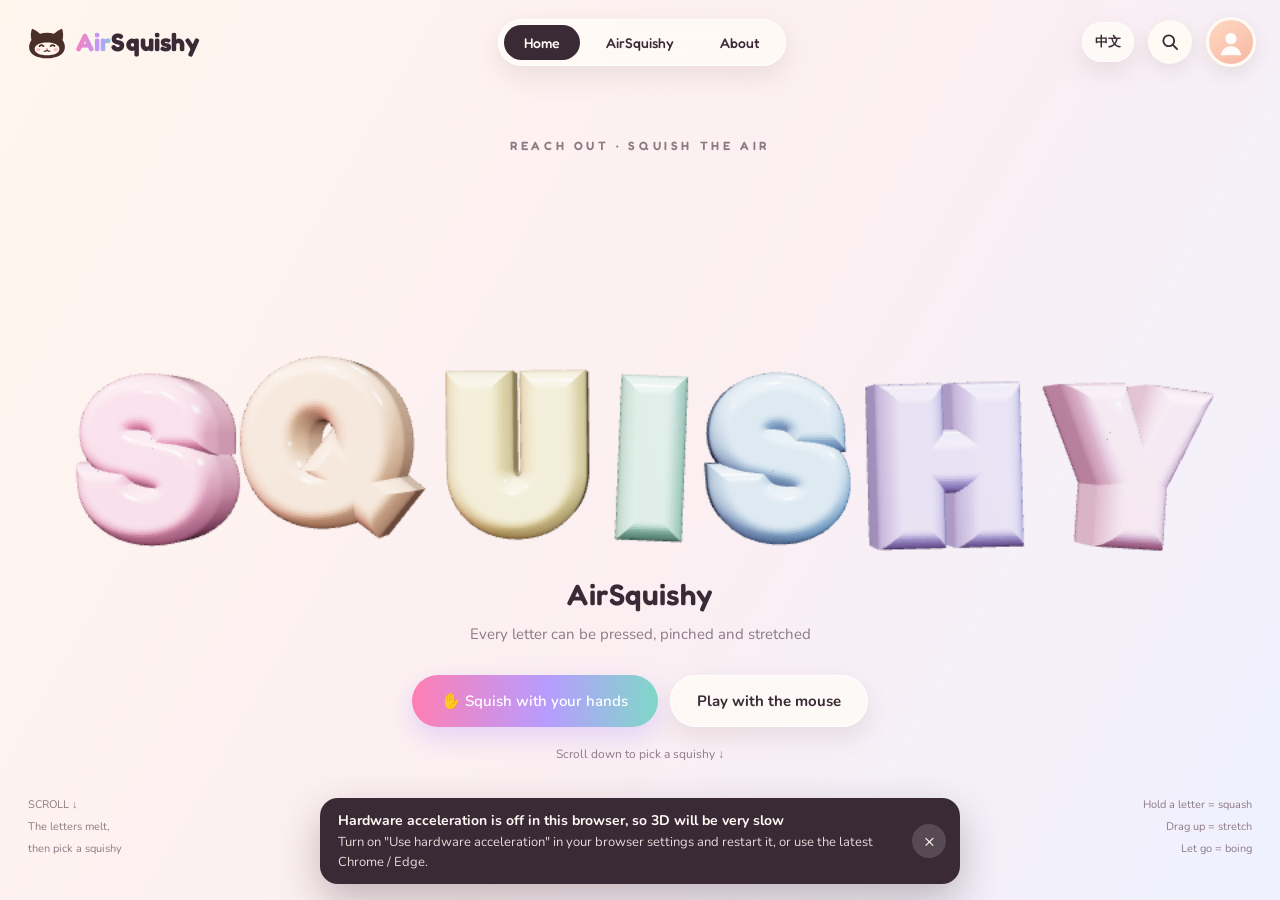
==== site/index.html @ 29416b5c "AirSquishy 空气捏捏 v1.0：网站、源码、中英文介绍与图示 - site/：可直接部署的网站（Cloudflare Pages，输出目录 site） - 手势识别程序、模型、字体全部自带，" ====
<!doctype html>
<meta charset="utf-8">
<meta name="description" content="AirSquishy 空气捏捏：打开网页就能玩的 3D 解压捏捏。打开摄像头，伸手隔空就能按、捏、拉、挤。A 3D squishy you squeeze with your bare hands, in thin air.">
<meta name="theme-color" content="#FBF0F3">
<link rel="icon" href="./icon.svg" type="image/svg+xml">
<meta property="og:type" content="website">
<meta property="og:title" content="AirSquishy 空气捏捏">
<meta property="og:description" content="伸手，捏一捏空气。Reach out, squish the air.">
<meta property="og:image" content="./og.png">
<meta name="twitter:card" content="summary_large_image">
<meta name="viewport" content="width=device-width, initial-scale=1, viewport-fit=cover">
<title>AirSquishy 空气捏捏</title>
<link rel="stylesheet" href="./fonts/fonts.css">
<style>
/* Squishy UI：奶油暖色、圆角半透明白卡、粉色强调、深棕选中胶囊。所有功能元素沿用原 id，只换布局与外观 */
:root{
  --ic-cam:url("data:image/svg+xml,%3Csvg xmlns='http://www.w3.org/2000/svg' viewBox='0 0 24 24'%3E%3Cpath d='M8.5 4.5h7l1.6 2.3H20a2 2 0 0 1 2 2V18a2 2 0 0 1-2 2H4a2 2 0 0 1-2-2V8.8a2 2 0 0 1 2-2h2.9Z' fill='%23000'/%3E%3Ccircle cx='12' cy='13' r='3.6' fill='%23fff'/%3E%3Ccircle cx='12' cy='13' r='2' fill='%23000'/%3E%3C/svg%3E");
  --bg:#F7E9DE; --bg2:#FFF7EF; --bg3:#F3D9C8;
  --surface:rgba(255,251,247,.74); --surface-solid:#FFFaf6; --tile:rgba(255,246,238,.9);
  --line:rgba(120,78,58,.12); --line2:rgba(120,78,58,.2);
  --ink:#4A2F27; --muted:#9A7B6E; --accent:#E8608C; --accent-ink:#fff; --accent-soft:rgba(232,96,140,.12);
  --pill:#4A2F27; --pill-ink:#FFF4EC;
  --drop:rgba(140,86,60,.16);
  --font-logo:"Fredoka","PingFang SC",sans-serif;
  --font-display:"ZCOOL KuaiLe","PingFang SC","Hiragino Sans GB","Microsoft YaHei",sans-serif;
  --font-body:-apple-system,BlinkMacSystemFont,"PingFang SC","Hiragino Sans GB","Microsoft YaHei","Noto Sans SC",sans-serif;
  --font-mono:"IBM Plex Mono",ui-monospace,SFMono-Regular,Menlo,monospace;
  --sheet-h:0px; --cam-op:.62; --top-h:84px;
}
[hidden]{display:none!important}
*{box-sizing:border-box}
html,body{height:100%;overflow:hidden;margin:0}
body{
  background-color:var(--bg);
  background-image:
    radial-gradient(ellipse 40% 55% at 88% 8%, color-mix(in srgb, #fff 55%, transparent) 0%, transparent 70%),
    radial-gradient(ellipse 60% 50% at 50% 46%, var(--bg2) 0%, transparent 72%),
    radial-gradient(ellipse 80% 40% at 50% 108%, var(--bg3) 0%, transparent 70%);
  color:var(--ink); font-family:var(--font-body); -webkit-font-smoothing:antialiased;
  touch-action:none; user-select:none; -webkit-user-select:none;
}
#stage{position:fixed;inset:0;width:100%;height:100%;display:block;cursor:grab}
#overlay{position:fixed;inset:0;width:100%;height:100%;pointer-events:none}
.cambg{position:fixed;inset:0;width:100%;height:100%;object-fit:cover;transform:scaleX(-1);opacity:var(--cam-op);pointer-events:none;background:#000}
button{font:inherit;color:inherit}
button:focus-visible,input:focus-visible,a:focus-visible{outline:2px solid var(--accent);outline-offset:2px}
.card{
  background:var(--surface);border:1px solid rgba(255,255,255,.6);border-radius:24px;
  backdrop-filter:blur(20px) saturate(1.15);-webkit-backdrop-filter:blur(20px) saturate(1.15);
  box-shadow:0 14px 44px var(--drop), inset 0 1px 0 rgba(255,255,255,.55);
}
.label{font-size:12px;letter-spacing:.06em;color:var(--muted);font-weight:600}
.hint{font-size:12px;color:var(--muted);line-height:1.5;margin:0}

/* 页面切换 */
.page{display:none}
body[data-page="home"] #pgHome, body[data-page="about"] #pgAbout{display:block}
body:not([data-page="immersive"]) .only-imm{display:none!important}
body:not([data-page="library"]) .only-lib{display:none!important}
body[data-page="home"] .only-stage, body[data-page="about"] .only-stage{display:none!important}

/* 顶栏 */
.topbar{
  position:fixed;z-index:9;top:0;left:0;right:0;height:var(--top-h);
  display:grid;grid-template-columns:1fr auto 1fr;align-items:center;
  padding:0 max(24px, env(safe-area-inset-right,0px)) 0 max(28px, env(safe-area-inset-left,0px));
  pointer-events:none;
}
.topbar > *{pointer-events:auto}
.logo{display:flex;align-items:center;gap:10px;border:0;background:none;padding:0;cursor:pointer;justify-self:start;color:var(--ink)}
.logo svg{width:46px;height:42px}
.logo span{font-family:var(--font-logo);font-weight:700;font-size:30px;letter-spacing:.01em}
.nav{display:flex;gap:6px;padding:5px;border-radius:999px}
.nav button{border:0;background:transparent;padding:10px 22px;border-radius:999px;font-size:16px;cursor:pointer;color:var(--ink);transition:background .2s, box-shadow .2s}
.nav button:hover{background:color-mix(in srgb, var(--surface-solid) 50%, transparent)}
.nav button[aria-current="page"]{background:var(--surface-solid);font-weight:700;box-shadow:0 6px 18px var(--drop)}
.tools{justify-self:end;display:flex;align-items:center;gap:14px}
.iconbtn{width:44px;height:44px;border-radius:50%;border:0;background:var(--surface-solid);display:grid;place-items:center;cursor:pointer;box-shadow:0 6px 18px var(--drop)}
.iconbtn svg{width:20px;height:20px}
.avatar{width:50px;height:50px;border-radius:50%;display:grid;place-items:center;background:linear-gradient(145deg,#FFD9C2,#F7B7A3);border:3px solid var(--surface-solid);box-shadow:0 6px 18px var(--drop)}
.avatar svg{width:30px;height:30px}

/* 沉浸体验：左栏造型、右栏调节 */
.side{position:fixed;z-index:5;top:calc(var(--top-h) + 14px);bottom:22px;transition:transform .45s cubic-bezier(.2,.8,.2,1), opacity .35s}
.side-l{left:max(18px, env(safe-area-inset-left,0px));width:322px;display:flex;flex-direction:column;padding:16px 14px 12px}
.side-r{right:max(18px, env(safe-area-inset-right,0px));width:322px;display:flex;flex-direction:column;gap:14px;overflow:auto;scrollbar-width:none}
.side-r::-webkit-scrollbar{display:none}
body.immersed .side-l{transform:translateX(calc(-100% - 40px));opacity:0;pointer-events:none}
body.immersed .side-r{transform:translateX(calc(100% + 40px));opacity:0;pointer-events:none}
.edge{position:fixed;z-index:5;top:50%;transform:translateY(-50%);display:none;align-items:center;gap:6px;
  padding:14px 8px;border:0;border-radius:16px;background:var(--surface);backdrop-filter:blur(14px);-webkit-backdrop-filter:blur(14px);
  box-shadow:0 8px 24px var(--drop);color:var(--ink);font-size:13px;cursor:pointer;writing-mode:vertical-rl;text-orientation:upright;letter-spacing:.25em}
.edge svg{width:14px;height:14px;fill:none;stroke:currentColor;stroke-width:2.2;stroke-linecap:round;stroke-linejoin:round}
.edge-l{left:6px}.edge-r{right:6px}
body.immersed .edge{display:flex;animation:edgein .4s .2s both}
@keyframes edgein{from{opacity:0}to{opacity:1}}

.pills{display:flex;flex-wrap:wrap;gap:2px;margin-bottom:12px}
.pills button{border:0;background:transparent;padding:7px 10px;border-radius:999px;font-size:13.5px;cursor:pointer;color:var(--ink);white-space:nowrap}
.pills button:hover{background:var(--accent-soft)}
.pills button[aria-pressed="true"]{background:var(--pill);color:var(--pill-ink);font-weight:600}
.side-l .pills button{padding:6px 8px;font-size:13px}
.shapes{flex:1;min-height:0;overflow:auto;display:grid;grid-template-columns:1fr 1fr;gap:10px;align-content:start;padding:2px 2px 6px;scrollbar-width:thin;scrollbar-color:var(--line2) transparent}
.shape, .lcard{
  display:flex;flex-direction:column;align-items:center;justify-content:flex-end;gap:6px;
  padding:10px 6px 10px;border-radius:18px;border:2px solid transparent;cursor:pointer;
  background:linear-gradient(180deg, color-mix(in srgb, var(--tile) 70%, #fff 0%) 0%, var(--tile) 100%);
  box-shadow:0 4px 12px color-mix(in srgb, var(--drop) 45%, transparent);
  font-size:13.5px;color:var(--ink);transition:transform .15s, border-color .15s, box-shadow .15s;
}
.shape:hover, .lcard:hover{transform:translateY(-2px)}
.shape .sw{display:block;width:100%;aspect-ratio:1.15;border-radius:0;box-shadow:none;background:center/contain no-repeat}
.shape .sw.img{width:100%;height:auto}
.shape[aria-pressed="true"], .lcard[aria-pressed="true"]{border-color:var(--accent);background:linear-gradient(180deg,var(--surface-solid), color-mix(in srgb, var(--accent) 7%, var(--tile)));box-shadow:0 8px 22px color-mix(in srgb, var(--accent) 22%, transparent)}
.shape.loading, .lcard.loading{opacity:.55}
.credit{margin:10px 4px 0;font-size:11px;line-height:1.5;color:var(--muted)}
.credit a{color:inherit}

.sec{padding:16px 16px 16px;display:flex;flex-direction:column;gap:11px}
.sec + .sec{border-top:1px solid var(--line)}
.sec-h{margin:0;font-size:15px;font-weight:700;display:flex;align-items:center;gap:8px}
.sec-sub{font-size:11.5px;font-weight:400;color:var(--muted)}
.sec-h::before{content:"";width:4px;height:14px;border-radius:2px;background:var(--accent)}
.sec .slider + .btn{margin-top:-2px}
.mats, .orbs{display:grid;grid-template-columns:repeat(3,1fr);gap:10px}
.mat, .orb{
  display:flex;flex-direction:column;align-items:center;gap:6px;padding:10px 4px 8px;min-width:0;
  border-radius:16px;border:2px solid transparent;background:var(--tile);cursor:pointer;font-size:12.5px;color:var(--ink);text-align:center;
  box-shadow:0 3px 10px color-mix(in srgb, var(--drop) 40%, transparent);transition:border-color .15s, transform .15s;
}
.mat:hover, .orb:hover{transform:translateY(-1px)}
.mat::before, .orb::before{content:"";width:56px;height:56px;background:var(--orb) center/contain no-repeat;transition:transform .2s}
.mat:hover::before, .orb:hover::before, .mat[aria-pressed="true"]::before, .orb[aria-pressed="true"]::before{transform:scale(1.08)}
[data-k="jelly"]{--orb:url("data:image/svg+xml,%3Csvg xmlns='http://www.w3.org/2000/svg' viewBox='7 6 50 54'%3E%3Cdefs%3E%3CradialGradient id='g' cx='38%25' cy='30%25' r='72%25'%3E%3Cstop offset='0' stop-color='%23FFE6CC'/%3E%3Cstop offset='.45' stop-color='%23FFA466'/%3E%3Cstop offset='1' stop-color='%23D9602A'/%3E%3C/radialGradient%3E%3CradialGradient id='i' cx='50%25' cy='78%25' r='45%25'%3E%3Cstop offset='0' stop-color='%23FFD3A8' stop-opacity='.95'/%3E%3Cstop offset='1' stop-color='%23FFD3A8' stop-opacity='0'/%3E%3C/radialGradient%3E%3C/defs%3E%3Cellipse cx='32' cy='57' rx='19' ry='3.4' fill='%23B0552A' opacity='.18'/%3E%3Cpath d='M32 13c12.5 0 21 8.6 21 20.5 0 12.4-9.4 20.5-21 20.5S11 45.9 11 33.5C11 21.6 19.5 13 32 13z' fill='url(%23g)'/%3E%3Cellipse cx='32' cy='44' rx='15' ry='8' fill='url(%23i)'/%3E%3Cellipse cx='23.5' cy='22.5' rx='7' ry='4' fill='%23fff' opacity='.92' transform='rotate(-32 23.5 22.5)'/%3E%3Ccircle cx='31.5' cy='18.5' r='1.6' fill='%23fff' opacity='.8'/%3E%3Cellipse cx='42' cy='45' rx='3' ry='1.6' fill='%23fff' opacity='.45' transform='rotate(-30 42 45)'/%3E%3Cpath d='M6 28q-2.6 4.5 0 9M58 28q2.6 4.5 0 9' stroke='%23F08A4B' stroke-width='2' fill='none' stroke-linecap='round' opacity='.75'/%3E%3C/svg%3E")}
[data-k="slime"]{--orb:url("data:image/svg+xml,%3Csvg xmlns='http://www.w3.org/2000/svg' viewBox='7 6 50 54'%3E%3Cdefs%3E%3CradialGradient id='c' cx='38%25' cy='32%25' r='78%25'%3E%3Cstop offset='0' stop-color='%23CBD3FF'/%3E%3Cstop offset='.6' stop-color='%238F9CF0'/%3E%3Cstop offset='1' stop-color='%236470D2'/%3E%3C/radialGradient%3E%3C/defs%3E%3Cellipse cx='32' cy='56' rx='21' ry='3.2' fill='%234A52A8' opacity='.18'/%3E%3Cpath d='M12 41c-3.5-10 2.5-23 14.5-26 9-2.2 15.5.6 20.5 5.8 6 6.2 8.5 14 4.8 21.2-3.8 7.6-12.8 10.6-21.8 9.8C22 51 15 48 12 41z' fill='url(%23c)'/%3E%3Cellipse cx='33' cy='31' rx='9.5' ry='7' fill='%236E7AD6' opacity='.5'/%3E%3Cpath d='M25.5 31.5a7.5 5 0 0 1 15 0M28 31.5a5 3.2 0 0 1 10 0M30.5 31.5a2.5 1.6 0 0 1 5 0' stroke='%234E58B8' stroke-width='.9' fill='none' opacity='.75'/%3E%3Cpath d='M45 40q3 2 2 6' stroke='%235964C6' stroke-width='1.2' fill='none' opacity='.5' stroke-linecap='round'/%3E%3Ccircle cx='20' cy='38' r='.9' fill='%235964C6' opacity='.4'/%3E%3Ccircle cx='24' cy='44' r='.7' fill='%235964C6' opacity='.4'/%3E%3Ccircle cx='40' cy='22' r='.8' fill='%23fff' opacity='.35'/%3E%3C/svg%3E")}
[data-k="foam"]{--orb:url("data:image/svg+xml,%3Csvg xmlns='http://www.w3.org/2000/svg' viewBox='7 6 50 54'%3E%3Cdefs%3E%3ClinearGradient id='f' x1='0' y1='0' x2='0' y2='1'%3E%3Cstop offset='0' stop-color='%23FDE7B8'/%3E%3Cstop offset='1' stop-color='%23E3A24A'/%3E%3C/linearGradient%3E%3C/defs%3E%3Cellipse cx='32' cy='56' rx='22' ry='3.2' fill='%239A6420' opacity='.18'/%3E%3Cpath d='M10 30c0-6 3.5-9.5 9.5-9.5h4.5c2.5 6.5 13.5 6.5 16 0h4.5c6 0 9.5 3.5 9.5 9.5v12c0 6-3.5 10-9.5 10h-25C13.5 52 10 48 10 42z' fill='url(%23f)'/%3E%3Cpath d='M24 20.5c2.5 6.5 13.5 6.5 16 0' fill='none' stroke='%23C98A35' stroke-width='1.2' opacity='.6'/%3E%3Cg fill='%23B87A2C' opacity='.4'%3E%3Ccircle cx='16' cy='32' r='1.3'/%3E%3Ccircle cx='21' cy='38' r='1'/%3E%3Ccircle cx='15' cy='44' r='1.4'/%3E%3Ccircle cx='26' cy='46' r='1.1'/%3E%3Ccircle cx='31' cy='38' r='1.4'/%3E%3Ccircle cx='36' cy='45' r='1'/%3E%3Ccircle cx='42' cy='37' r='1.3'/%3E%3Ccircle cx='47' cy='44' r='1.2'/%3E%3Ccircle cx='49' cy='31' r='1'/%3E%3Ccircle cx='27' cy='33' r='.8'/%3E%3Ccircle cx='38' cy='31' r='.9'/%3E%3Ccircle cx='21' cy='48' r='.8'/%3E%3Ccircle cx='43' cy='49' r='.9'/%3E%3C/g%3E%3Cpath d='M32 6v8M28.5 10.5 32 14l3.5-3.5' stroke='%23C98A35' stroke-width='1.8' fill='none' stroke-linecap='round' stroke-linejoin='round' opacity='.85' transform='rotate(180 32 10)'/%3E%3C/svg%3E")}
[data-k="goo"]{--orb:url("data:image/svg+xml,%3Csvg xmlns='http://www.w3.org/2000/svg' viewBox='7 6 50 54'%3E%3Cdefs%3E%3CradialGradient id='s' cx='40%25' cy='28%25' r='82%25'%3E%3Cstop offset='0' stop-color='%23F3DAFF'/%3E%3Cstop offset='.45' stop-color='%23B96DF2'/%3E%3Cstop offset='1' stop-color='%237630C2'/%3E%3C/radialGradient%3E%3C/defs%3E%3Cellipse cx='32' cy='57' rx='23' ry='3' fill='%235A1F99' opacity='.2'/%3E%3Cpath d='M10 45c-2.5-12.5 7-27 22-27s24.5 13 21.5 26c-.8 3.6-3.6 4.6-6 3.6-.6 4.6-1 8.4-3.8 8.4s-3.2-4.6-3.6-7.6c-3.2 1-6.4 1.2-9.6.2-.8 3-1 7.4-3.9 7.4s-3.1-4.2-3.1-7.8c-4.3.8-12.2.4-13.5-3.2z' fill='url(%23s)'/%3E%3Cellipse cx='23' cy='27' rx='7' ry='3.6' fill='%23fff' opacity='.85' transform='rotate(-28 23 27)'/%3E%3Ccircle cx='39' cy='34' r='3' fill='none' stroke='%23fff' stroke-width='1.1' opacity='.75'/%3E%3Ccircle cx='30' cy='41' r='1.8' fill='none' stroke='%23fff' stroke-width='1' opacity='.6'/%3E%3Ccircle cx='44' cy='26' r='1.4' fill='%23fff' opacity='.7'/%3E%3C/svg%3E")}
[data-k="gel"]{--orb:url("data:image/svg+xml,%3Csvg xmlns='http://www.w3.org/2000/svg' viewBox='7 6 50 54'%3E%3Cdefs%3E%3CradialGradient id='o' cx='38%25' cy='30%25' r='75%25'%3E%3Cstop offset='0' stop-color='%23FFFDF5' stop-opacity='.95'/%3E%3Cstop offset='1' stop-color='%23FCE9B8' stop-opacity='.5'/%3E%3C/radialGradient%3E%3ClinearGradient id='l' x1='0' y1='0' x2='0' y2='1'%3E%3Cstop offset='0' stop-color='%23FBD86A'/%3E%3Cstop offset='1' stop-color='%23E9A93A'/%3E%3C/linearGradient%3E%3C/defs%3E%3Cellipse cx='32' cy='57' rx='19' ry='3.2' fill='%239A7420' opacity='.18'/%3E%3Ccircle cx='32' cy='33' r='21.5' fill='url(%23o)'/%3E%3Cpath d='M10.8 35.5c7-4.6 14-4.6 21.2 0s14.2 4.6 21.2 0A21.5 21.5 0 0 1 10.8 35.5z' fill='url(%23l)' opacity='.85'/%3E%3Cg fill='%23FFF3C4' stroke='%23E0A43A' stroke-width='.6'%3E%3Ccircle cx='22' cy='42' r='2.6'/%3E%3Ccircle cx='30' cy='47' r='2.2'/%3E%3Ccircle cx='38' cy='41' r='2.8'/%3E%3Ccircle cx='45' cy='45' r='2'/%3E%3Ccircle cx='28' cy='39' r='1.6'/%3E%3C/g%3E%3Ccircle cx='32' cy='33' r='21.5' fill='none' stroke='%23E3B54E' stroke-width='1.4' opacity='.8'/%3E%3Cellipse cx='23' cy='21' rx='6.5' ry='3.4' fill='%23fff' opacity='.9' transform='rotate(-35 23 21)'/%3E%3C/svg%3E")}
[data-l="0"]{--wax:url("data:image/svg+xml,%3Csvg xmlns='http://www.w3.org/2000/svg' viewBox='7 6 50 54'%3E%3Cdefs%3E%3CradialGradient id='k' cx='40%25' cy='34%25' r='70%25'%3E%3Cstop offset='0' stop-color='%23FFD9BE'/%3E%3Cstop offset='1' stop-color='%23E89468'/%3E%3C/radialGradient%3E%3CradialGradient id='w' cx='38%25' cy='30%25' r='75%25'%3E%3Cstop offset='0' stop-color='%23FFFFFF'/%3E%3Cstop offset='.6' stop-color='%23FFF4E2'/%3E%3Cstop offset='1' stop-color='%23E2CBA2'/%3E%3C/radialGradient%3E%3C/defs%3E%3Cellipse cx='32' cy='57' rx='18' ry='3' fill='%238A5A3A' opacity='.16'/%3E%3Ccircle cx='32' cy='33' r='19' fill='url(%23k)'/%3E%3Ccircle cx='32' cy='33' r='22.5' fill='none' stroke='%23C9A989' stroke-width='1.2' stroke-dasharray='3 3' opacity='.8'/%3E%3Cellipse cx='24.5' cy='23' rx='5.5' ry='3' fill='%23fff' opacity='.85' transform='rotate(-35 24.5 23)'/%3E%3C/svg%3E")}
[data-l="10"]{--wax:url("data:image/svg+xml,%3Csvg xmlns='http://www.w3.org/2000/svg' viewBox='7 6 50 54'%3E%3Cdefs%3E%3CradialGradient id='k' cx='40%25' cy='34%25' r='70%25'%3E%3Cstop offset='0' stop-color='%23FFD9BE'/%3E%3Cstop offset='1' stop-color='%23E89468'/%3E%3C/radialGradient%3E%3CradialGradient id='w' cx='38%25' cy='30%25' r='75%25'%3E%3Cstop offset='0' stop-color='%23FFFFFF'/%3E%3Cstop offset='.6' stop-color='%23FFF4E2'/%3E%3Cstop offset='1' stop-color='%23E2CBA2'/%3E%3C/radialGradient%3E%3C/defs%3E%3Cellipse cx='32' cy='57' rx='18' ry='3' fill='%238A5A3A' opacity='.16'/%3E%3Ccircle cx='32' cy='33' r='19' fill='url(%23w)' stroke='%23C9AE84' stroke-width='1.1'/%3E%3Ccircle cx='32' cy='33' r='16.8' fill='url(%23k)'/%3E%3Cpath d='M14 33a18 18 0 0 1 36 0' fill='none' stroke='%23fff' stroke-width='1.0' opacity='.55'/%3E%3Cellipse cx='24.5' cy='23' rx='5.5' ry='3' fill='%23fff' opacity='.85' transform='rotate(-35 24.5 23)'/%3E%3C/svg%3E")}
[data-l="50"]{--wax:url("data:image/svg+xml,%3Csvg xmlns='http://www.w3.org/2000/svg' viewBox='7 6 50 54'%3E%3Cdefs%3E%3CradialGradient id='k' cx='40%25' cy='34%25' r='70%25'%3E%3Cstop offset='0' stop-color='%23FFD9BE'/%3E%3Cstop offset='1' stop-color='%23E89468'/%3E%3C/radialGradient%3E%3CradialGradient id='w' cx='38%25' cy='30%25' r='75%25'%3E%3Cstop offset='0' stop-color='%23FFFFFF'/%3E%3Cstop offset='.6' stop-color='%23FFF4E2'/%3E%3Cstop offset='1' stop-color='%23E2CBA2'/%3E%3C/radialGradient%3E%3C/defs%3E%3Cellipse cx='32' cy='57' rx='18' ry='3' fill='%238A5A3A' opacity='.16'/%3E%3Ccircle cx='32' cy='33' r='19' fill='url(%23w)' stroke='%23C9AE84' stroke-width='1.1'/%3E%3Ccircle cx='32' cy='33' r='14.4' fill='url(%23k)'/%3E%3Cpath d='M14 33a18 18 0 0 1 36 0' fill='none' stroke='%23fff' stroke-width='2.1' opacity='.55'/%3E%3Cpath d='M41 17l-3 5 3 2-2.5 5' stroke='%23B89A72' stroke-width='1' fill='none' stroke-linecap='round' stroke-linejoin='round' opacity='.8'/%3E%3Cellipse cx='24.5' cy='23' rx='5.5' ry='3' fill='%23fff' opacity='.85' transform='rotate(-35 24.5 23)'/%3E%3C/svg%3E")}
[data-l="100"]{--wax:url("data:image/svg+xml,%3Csvg xmlns='http://www.w3.org/2000/svg' viewBox='7 6 50 54'%3E%3Cdefs%3E%3CradialGradient id='k' cx='40%25' cy='34%25' r='70%25'%3E%3Cstop offset='0' stop-color='%23FFD9BE'/%3E%3Cstop offset='1' stop-color='%23E89468'/%3E%3C/radialGradient%3E%3CradialGradient id='w' cx='38%25' cy='30%25' r='75%25'%3E%3Cstop offset='0' stop-color='%23FFFFFF'/%3E%3Cstop offset='.6' stop-color='%23FFF4E2'/%3E%3Cstop offset='1' stop-color='%23E2CBA2'/%3E%3C/radialGradient%3E%3C/defs%3E%3Cellipse cx='32' cy='57' rx='18' ry='3' fill='%238A5A3A' opacity='.16'/%3E%3Ccircle cx='32' cy='33' r='19' fill='url(%23w)' stroke='%23C9AE84' stroke-width='1.1'/%3E%3Ccircle cx='32' cy='33' r='11.6' fill='url(%23k)'/%3E%3Cpath d='M14 33a18 18 0 0 1 36 0' fill='none' stroke='%23fff' stroke-width='3.3' opacity='.55'/%3E%3Cpath d='M41 17l-3 5 3 2-2.5 5' stroke='%23B89A72' stroke-width='1' fill='none' stroke-linecap='round' stroke-linejoin='round' opacity='.8'/%3E%3Cpath d='M18 42l4-2-1 4 4-1' stroke='%23B89A72' stroke-width='1' fill='none' stroke-linecap='round' stroke-linejoin='round' opacity='.8'/%3E%3Cpath d='M50 30l2.5-1.5' stroke='%23B89A72' stroke-width='1' stroke-linecap='round' opacity='.8'/%3E%3Cellipse cx='24.5' cy='23' rx='5.5' ry='3' fill='%23fff' opacity='.85' transform='rotate(-35 24.5 23)'/%3E%3C/svg%3E")}
.mat b{font-weight:500;font-size:12.5px}
.mat .spec, .mat .desc{display:none}
.mat[aria-pressed="true"], .orb[aria-pressed="true"]{border-color:var(--accent);background:linear-gradient(180deg,var(--surface-solid),var(--tile))}
.matinfo{padding:10px 12px;border-radius:14px;background:var(--accent-soft);display:flex;flex-direction:column;gap:3px}
.matinfo b{font-size:14px}
.matinfo .spec{font-family:var(--font-mono);font-size:11px;color:var(--muted)}
.matinfo .desc{font-size:12.5px;line-height:1.5;color:var(--ink)}
.layers{display:flex;flex-direction:column;gap:10px}
.waxes{display:grid;grid-template-columns:repeat(4,1fr);gap:8px}
.waxes button{display:flex;flex-direction:column;align-items:center;gap:4px;padding:8px 2px 7px;border-radius:16px;border:2px solid transparent;background:var(--tile);cursor:pointer;font-size:12.5px;line-height:1.2;color:var(--ink);box-shadow:0 3px 10px color-mix(in srgb, var(--drop) 40%, transparent);transition:border-color .15s, transform .15s}
.waxes button::before{content:"";width:50px;height:50px;background:var(--wax) center/contain no-repeat;transition:transform .2s}
.waxes button small{font-size:10.5px;color:var(--muted)}
.waxes button:hover{transform:translateY(-1px)}
.waxes button[aria-pressed="true"]{border-color:var(--accent);background:linear-gradient(180deg,var(--surface-solid),var(--tile))}
.waxes button[aria-pressed="true"]::before{transform:scale(1.08)}
.seg{display:grid;grid-template-columns:repeat(4,1fr);gap:4px;padding:4px;border-radius:14px;background:var(--tile)}
.seg button{padding:7px 4px;border:0;border-radius:10px;background:transparent;font-size:12.5px;cursor:pointer}
.seg button[aria-pressed="true"]{background:var(--pill);color:var(--pill-ink);font-weight:600}
.viewbtns{display:grid;grid-template-columns:1fr 1fr 1fr;gap:8px}
.btn{
  flex:1 1 auto;padding:10px 12px;border-radius:14px;border:0;background:var(--tile);
  font-size:13px;cursor:pointer;white-space:nowrap;box-shadow:0 3px 10px color-mix(in srgb, var(--drop) 35%, transparent);
}
.btn:hover{background:var(--surface-solid)}
.btn[aria-pressed="true"]{background:var(--accent-soft);box-shadow:inset 0 0 0 2px var(--accent)}
.btn.primary, .cta{background:var(--accent);color:var(--accent-ink);font-weight:600;box-shadow:0 8px 20px color-mix(in srgb, var(--accent) 35%, transparent)}
.btn.primary:hover, .cta:hover{background:color-mix(in srgb, var(--accent) 88%, #000)}
.slider{display:grid;grid-template-columns:44px 1fr 44px;align-items:center;gap:10px;font-size:13.5px}
.slider output{font-family:var(--font-mono);font-size:11px;color:var(--muted);text-align:right;font-variant-numeric:tabular-nums}
input[type=range]{width:100%;accent-color:var(--accent)}
.sndinfo{display:flex;flex-wrap:wrap;gap:6px;font-size:12px}
.sndinfo span{padding:5px 10px;border-radius:999px;background:var(--tile);box-shadow:inset 0 0 0 1px var(--line)}

.interact{padding:16px}
.interact h3{margin:0 0 12px;font-size:16px}
.tiles{display:grid;grid-template-columns:repeat(3,1fr);gap:8px}
.tile{position:relative;display:flex;flex-direction:column;align-items:center;gap:7px;padding:10px 2px 8px;border-radius:16px;border:2px solid transparent;background:transparent;cursor:pointer;font-size:12px;line-height:1.25;text-align:center;color:var(--ink);white-space:normal}
.tile::before{content:"";width:50px;height:50px;border-radius:50%;background:var(--tile);box-shadow:0 4px 12px color-mix(in srgb, var(--drop) 45%, transparent)}
.tile.on{border-color:var(--accent);background:linear-gradient(180deg,var(--surface-solid),var(--tile))}
.tile.on::before{background-color:color-mix(in srgb, var(--accent) 12%, var(--surface-solid))}
.tile::after{content:"";position:absolute;top:23px;left:50%;width:24px;height:24px;transform:translateX(-50%);background:currentColor;-webkit-mask:var(--ic) center/contain no-repeat;mask:var(--ic) center/contain no-repeat}
#tileMouse{--ic:url("data:image/svg+xml,%3Csvg xmlns='http://www.w3.org/2000/svg' viewBox='0 0 24 24' fill='none' stroke='%23000' stroke-width='1.8' stroke-linecap='round' stroke-linejoin='round'%3E%3Cpath d='M9 11V4.5a1.5 1.5 0 0 1 3 0V11m0-2a1.5 1.5 0 0 1 3 0v2m0-1a1.5 1.5 0 0 1 3 0v1.5m0-.5a1.5 1.5 0 0 1 3 0V16c0 3.9-2.7 6.5-6.5 6.5-2.7 0-4.2-1.1-5.7-3.3L4.5 14.6a1.6 1.6 0 0 1 2.5-2L9 15'/%3E%3C/svg%3E")}
#camBtn{--ic:url("data:image/svg+xml,%3Csvg xmlns='http://www.w3.org/2000/svg' viewBox='0 0 24 24'%3E%3Cpath d='M8.5 4.5h7l1.6 2.3H20a2 2 0 0 1 2 2V18a2 2 0 0 1-2 2H4a2 2 0 0 1-2-2V8.8a2 2 0 0 1 2-2h2.9Z' fill='%23000'/%3E%3Ccircle cx='12' cy='13' r='3.6' fill='%23fff'/%3E%3Ccircle cx='12' cy='13' r='2' fill='%23000'/%3E%3C/svg%3E")}
#tutBtn, #tutPh{--ic:url("data:image/svg+xml,%3Csvg xmlns='http://www.w3.org/2000/svg' viewBox='0 0 24 24' fill='none' stroke='%23000' stroke-width='1.9' stroke-linecap='round' stroke-linejoin='round'%3E%3Ccircle cx='12' cy='12' r='9.5'/%3E%3Cpath d='M9.6 9.3a2.5 2.5 0 0 1 4.8.9c0 1.7-2.4 2.1-2.4 3.6'/%3E%3Cpath d='M12 17.2h.01'/%3E%3C/svg%3E")}
.tile:disabled{opacity:.45;cursor:default}
.tile.ph{cursor:default;color:var(--muted)}
.status{margin:12px 2px 0;font-size:12px;line-height:1.55;color:var(--muted);min-height:1em}
.status.err{color:var(--accent)}

/* 底部工具条 */
.toolbar{
  position:fixed;z-index:5;left:50%;transform:translateX(-50%);bottom:max(20px, env(safe-area-inset-bottom,0px));
  display:flex;gap:4px;padding:8px;border-radius:30px;
}
.tool{display:flex;flex-direction:column;align-items:center;gap:5px;width:84px;padding:10px 0 9px;border:0;border-radius:22px;background:transparent;cursor:pointer;font-size:13.5px;color:var(--ink);touch-action:none;transition:background .15s, transform .12s}
.tool svg{width:26px;height:26px;fill:none;stroke:currentColor;stroke-width:1.7;stroke-linecap:round;stroke-linejoin:round}
.tool:hover{background:color-mix(in srgb, var(--surface-solid) 70%, transparent)}
.tool.live, .tool[aria-pressed="true"]{background:radial-gradient(circle at 50% 40%, var(--surface-solid) 0%, color-mix(in srgb, var(--accent) 16%, var(--surface-solid)) 100%);box-shadow:0 6px 18px color-mix(in srgb, var(--accent) 22%, transparent)}
.tool.grip.on{transform:scale(.94);background:var(--accent);color:var(--accent-ink)}
.tool.grip b{font-weight:400}
.tooltip{position:fixed;z-index:6;left:50%;transform:translateX(-50%);bottom:calc(max(20px, env(safe-area-inset-bottom,0px)) + 104px);
  padding:9px 14px;border-radius:14px;background:var(--pill);color:var(--pill-ink);font-size:13px;line-height:1.45;max-width:min(420px, calc(100% - 32px));text-align:center;
  box-shadow:0 8px 24px var(--drop);transition:opacity .25s;pointer-events:none}
.tooltip:not(.show){opacity:0}

/* HUD：导航下方的小胶囊 */
.hud{
  position:fixed;z-index:4;left:50%;transform:translateX(calc(-50% + var(--hud-dx,0px)));top:calc(var(--top-h) + 8px);
  display:flex;align-items:center;gap:14px;padding:7px 16px;border-radius:999px;
  font-family:var(--font-mono);font-size:11px;color:var(--muted);font-variant-numeric:tabular-nums;white-space:nowrap;
}
.hud .state{font-family:var(--font-display);font-size:16px;color:var(--ink);min-width:4.5em;text-align:center}
.meter{display:flex;align-items:center;gap:6px}
.meter i{display:block;width:48px;height:6px;border-radius:3px;background:var(--line);overflow:hidden;position:relative}
.meter i::after{content:"";position:absolute;inset:0;width:var(--v,0%);background:var(--accent);border-radius:3px}
.meter span{min-width:3.4em;text-align:right}

/* 素材库 */
.lib-list{position:fixed;z-index:5;top:calc(var(--top-h) + 14px);bottom:22px;left:max(18px, env(safe-area-inset-left,0px));width:392px;display:flex;flex-direction:column;padding:18px 16px 12px}
.lib-head{display:flex;align-items:baseline;justify-content:space-between;margin:0 4px 12px}
.lib-head h2{margin:0;font-size:22px}
.lib-head span{font-size:12px;color:var(--muted)}
.search{display:flex;align-items:center;gap:8px;padding:0 14px;height:42px;border-radius:999px;background:var(--surface-solid);margin-bottom:12px;box-shadow:inset 0 0 0 1px var(--line)}
.search svg{width:17px;height:17px;flex:none;color:var(--muted)}
.search input{flex:1;min-width:0;border:0;background:transparent;font:inherit;font-size:14px;color:var(--ink);outline:none;user-select:text;-webkit-user-select:text}
.lib-grid{flex:1;min-height:0;overflow:auto;display:grid;grid-template-columns:repeat(3,1fr);gap:10px;align-content:start;padding:2px 2px 6px;scrollbar-width:thin;scrollbar-color:var(--line2) transparent}
.lcard{position:relative;padding:8px 4px 9px;font-size:13px}
.lcard img{width:100%;aspect-ratio:1.1;object-fit:contain;display:block;pointer-events:none}
.lcard .dot{position:absolute;top:8px;right:8px;width:7px;height:7px;border-radius:50%;background:var(--accent);box-shadow:0 0 0 3px color-mix(in srgb, var(--accent) 20%, transparent)}
.lib-empty{grid-column:1/-1;text-align:center;color:var(--muted);font-size:13px;padding:30px 0}
.lib-detail{position:fixed;z-index:5;top:calc(var(--top-h) + 14px);bottom:22px;right:max(18px, env(safe-area-inset-right,0px));width:340px;display:flex;flex-direction:column;gap:14px;padding:20px 18px 18px;overflow:auto;scrollbar-width:none}
.lib-detail::-webkit-scrollbar{display:none}
.ld-top{display:flex;align-items:center;gap:14px}
.ld-top img{width:76px;height:76px;object-fit:contain;border-radius:18px;background:var(--tile);padding:4px}
.ld-cat{display:inline-block;font-size:11.5px;padding:3px 10px;border-radius:999px;background:var(--pill);color:var(--pill-ink)}
.ld-top h3{margin:6px 0 0;font-family:var(--font-display);font-weight:400;font-size:28px;line-height:1.1}
.tags{display:flex;flex-wrap:wrap;gap:6px}
.tags span{font-size:12px;padding:5px 10px;border-radius:999px;background:var(--tile);box-shadow:inset 0 0 0 1px var(--line)}
.tags span.hot{background:var(--accent-soft);box-shadow:inset 0 0 0 1px color-mix(in srgb, var(--accent) 35%, transparent);color:var(--ink)}
.orbs .orb{font-size:12px}
.ld-actions{display:grid;grid-template-columns:1fr 1fr 1fr;gap:8px}
.cta{display:flex;align-items:center;justify-content:center;gap:8px;border:0;border-radius:18px;padding:15px 16px;font-size:15.5px;cursor:pointer;margin-top:auto}
.lib-detail .cta{position:sticky;bottom:0;flex:none}
.cta svg{width:20px;height:20px;fill:none;stroke:currentColor;stroke-width:1.8;stroke-linecap:round;stroke-linejoin:round}
.lib-tip{position:fixed;z-index:4;left:calc(var(--lib-l, 410px) + (100% - var(--lib-l, 410px) - var(--lib-r, 358px))/2);transform:translateX(-50%);bottom:24px;max-width:min(520px, calc(100% - 800px));
  padding:9px 16px;border-radius:999px;font-size:12.5px;color:var(--muted);text-align:center;line-height:1.45}

/* 首页 / 关于 */
.page{position:fixed;inset:0;z-index:8;background:var(--bg);overflow:auto}
.hero{position:absolute;inset:0;overflow:hidden}
.hero img{position:absolute;right:-4vw;top:50%;transform:translateY(-46%);width:min(92vw, 1500px, 152vh);aspect-ratio:16/9;display:block;-webkit-mask-image:radial-gradient(ellipse 72% 70% at 64% 52%, #000 62%, transparent 100%);mask-image:radial-gradient(ellipse 72% 70% at 64% 52%, #000 62%, transparent 100%)}
.hero-copy{position:absolute;z-index:1;left:max(40px, 7vw);top:50%;transform:translateY(-44%);max-width:min(470px, 36vw);display:flex;flex-direction:column;gap:20px}
.hero-copy .kicker{font-family:var(--font-logo);font-weight:600;font-size:15px;letter-spacing:.12em;color:var(--accent);text-transform:uppercase}
.hero-copy h1{margin:0;font-family:var(--font-display);font-weight:400;font-size:clamp(44px, 5.4vw, 76px);line-height:1.06;text-wrap:balance}
.hero-copy p{margin:0;font-size:16.5px;line-height:1.7;color:var(--muted);max-width:30em}
.hero-cta{display:flex;gap:12px;flex-wrap:wrap}
.hero-cta button{border:0;border-radius:999px;padding:15px 26px;font-size:16px;font-weight:600;cursor:pointer}
.hero-cta .ghost{background:var(--surface-solid);color:var(--ink);box-shadow:0 8px 20px var(--drop)}
.about-wrap{max-width:820px;margin:0 auto;padding:calc(var(--top-h) + 30px) 24px 48px;display:flex;flex-direction:column;gap:18px}
.about-wrap .card{padding:26px 28px}
.about-wrap h1{margin:0 0 10px;font-family:var(--font-display);font-weight:400;font-size:40px}
.about-wrap h2{margin:0 0 12px;font-size:18px}
.about-wrap p{margin:0;line-height:1.75;color:var(--ink);font-size:15px}
.about-wrap .muted{color:var(--muted);font-size:13px}
.how{display:grid;grid-template-columns:repeat(auto-fit, minmax(170px,1fr));gap:12px}
.how div{padding:14px;border-radius:16px;background:var(--tile);font-size:13.5px;line-height:1.6}
.how b{display:block;margin-bottom:4px;font-size:14.5px}
.credits ul{margin:0;padding-left:18px;line-height:1.8;font-size:13px;color:var(--muted);user-select:text;-webkit-user-select:text}
.credits a{color:inherit}

/* 开始卡片 */
.intro{
  position:fixed;inset:0;z-index:10;display:grid;place-items:center;padding:16px;
  background:color-mix(in srgb, var(--bg) 50%, transparent);backdrop-filter:blur(8px);-webkit-backdrop-filter:blur(8px);
}
.intro .card{max-width:440px;width:100%;padding:30px 28px 24px;border-radius:28px;display:flex;flex-direction:column;gap:16px;background:var(--surface-solid)}
.intro h2{margin:0;font-family:var(--font-display);font-weight:400;font-size:36px;line-height:1.1}
.intro ul{margin:0;padding:0;list-style:none;display:flex;flex-direction:column;gap:9px;font-size:14px;line-height:1.5}
.intro li{display:grid;grid-template-columns:72px 1fr;gap:10px}
.intro li span:first-child{color:var(--muted);font-size:12px;padding-top:2px}
.intro .btn{font-size:15px;padding:14px;border-radius:16px}
.intro small{color:var(--muted);font-size:12px;line-height:1.5}

/* 手势教学 / 手势状态面板（位置让开右栏） */
.gpanel{
  position:fixed; z-index:6; top:calc(var(--top-h) + 14px); right:calc(max(18px, env(safe-area-inset-right,0px)) + 336px);
  width:320px; max-width:calc(100% - 32px); max-height:calc(100% - var(--top-h) - 140px); overflow:auto;
  padding:16px 16px 14px; border-radius:22px; background:var(--surface); border:1px solid var(--line);
  backdrop-filter:blur(18px); -webkit-backdrop-filter:blur(18px); box-shadow:0 12px 40px var(--drop);
  display:flex; flex-direction:column; gap:12px; font-size:13px;
}
.gp-head{display:flex;align-items:center;justify-content:space-between;gap:8px}
.gp-head .label{margin:0}
.gp-x{border:0;background:transparent;color:var(--muted);font:inherit;font-size:18px;line-height:1;cursor:pointer;padding:2px 6px;border-radius:8px}
.gp-x:hover{color:var(--ink)}
.gp-steps{display:flex;gap:5px}
.gp-steps i{flex:1;height:4px;border-radius:2px;background:var(--line)}
.gp-steps i.done{background:var(--accent)}
.gp-steps i.cur{background:color-mix(in srgb, var(--accent) 45%, var(--line))}
.gp-title{margin:0;font-family:var(--font-display);font-weight:400;font-size:21px;line-height:1.2}
.gp-how{margin:0;color:var(--muted);line-height:1.6}
.gp-fig{display:block;width:100%;height:auto;max-height:96px;color:var(--ink)}
.gp-checks{display:flex;flex-direction:column;gap:7px}
.gp-row{display:grid;grid-template-columns:14px 1fr auto;align-items:center;gap:8px;min-width:0}
.gp-dot{width:10px;height:10px;border-radius:50%;border:2px solid var(--muted);box-sizing:border-box}
.gp-row.ok .gp-dot{background:var(--accent);border-color:var(--accent)}
.gp-row.ok .gp-lab{color:var(--ink)}
.gp-lab{color:var(--muted);min-width:0}
.gp-val{font-family:var(--font-mono);font-size:11px;color:var(--muted);font-variant-numeric:tabular-nums;white-space:nowrap}
.gp-bar{position:relative;width:64px;height:6px;border-radius:3px;background:var(--line);display:inline-block;vertical-align:middle;margin-left:6px}
.gp-bar b{position:absolute;inset:0 auto 0 0;border-radius:3px;background:var(--muted)}
.gp-row.ok .gp-bar b{background:var(--accent)}
.gp-bar s{position:absolute;top:-3px;bottom:-3px;width:2px;background:var(--ink);opacity:.6}
.gp-note{margin:0;padding:8px 10px;border-radius:10px;background:var(--accent-soft);color:var(--ink);line-height:1.5}
.gp-yay{margin:0;font-family:var(--font-display);font-size:18px;color:var(--accent)}
.gp-foot{display:flex;gap:8px;flex-wrap:wrap}
.gp-foot .btn{flex:1 1 auto;padding:8px 10px;font-size:12.5px}
.gp-hand{display:grid;grid-template-columns:30px 1fr;gap:4px 8px;align-items:center}
.gp-fingers{display:flex;gap:5px}
.gp-fingers i{width:9px;height:9px;border-radius:50%;border:1.5px solid var(--muted);box-sizing:border-box}
.gp-fingers i.in{border-color:var(--ink)}
.gp-fingers i.on{background:var(--accent);border-color:var(--accent)}
.gp-act{font-family:var(--font-display);font-size:18px}
.gp-legend{display:flex;flex-wrap:wrap;gap:4px 12px;color:var(--muted);font-size:11.5px}
.gp-legend span{display:inline-flex;align-items:center;gap:5px}

/* 中等宽度：缩窄两侧 */
@media (max-width:1180px) and (min-width:721px) and (orientation:landscape), (max-width:1180px) and (min-width:721px) and (pointer:fine), (max-width:1180px) and (min-width:1101px), (max-width:1180px) and (orientation:landscape) and (max-height:500px) and (pointer:coarse){
  .side-l, .side-r{width:272px}
  .lib-list{width:320px}.lib-grid{grid-template-columns:repeat(2,1fr)}
  .lib-detail{width:290px}
  .tool{width:68px;font-size:12.5px}
  .gpanel{right:calc(max(18px, env(safe-area-inset-right,0px)) + 286px)}
  .nav button{padding:9px 14px}
  .side-l .pills button{padding:6px 7px;font-size:12.5px}
  .hud .meter:nth-of-type(3){display:none}
  .lib-tip{display:none}
}
/* 手机：造型在底部横向滑动，调节收进抽屉 */
@media (max-width:720px) and (orientation:portrait), (max-width:720px) and (min-height:501px), (max-width:720px) and (pointer:fine), (max-width:1100px) and (orientation:portrait) and (pointer:coarse){
  :root{--top-h:60px}
  .topbar{grid-template-columns:auto 1fr;padding:0 10px 0 12px;gap:8px}
  .logo svg{width:32px;height:30px}.logo span{font-size:21px}
  .nav{justify-self:end;gap:0;padding:3px;background:var(--surface);border-radius:999px}
  .nav button{padding:7px 10px;font-size:13px}
  .tools{display:none}
  .side-l{top:auto;bottom:0;left:0;right:0;width:auto;height:var(--mob-sheet,188px);border-radius:24px 24px 0 0;padding:12px 12px calc(10px + env(safe-area-inset-bottom,0px))}
  .side-l .pills{flex-wrap:nowrap;overflow-x:auto;margin-bottom:8px;scrollbar-width:none}
  .side-l .shapes{display:flex;overflow-x:auto;overflow-y:hidden;gap:8px}
  .side-l .shape{flex:0 0 92px}
  .side-l .credit{display:none}
  .side-r{top:auto;bottom:0;left:0;right:0;width:auto;max-height:70%;border-radius:24px 24px 0 0;background:var(--surface-solid);padding:6px 4px calc(12px + env(safe-area-inset-bottom,0px));z-index:7;box-shadow:0 -10px 40px var(--drop);transform:translateY(105%);transition:transform .35s}
  body.drawer .side-r{transform:none}
  .side-r .card{box-shadow:none;border:0;background:transparent;backdrop-filter:none;-webkit-backdrop-filter:none}
  body.immersed .side-l, body.immersed .side-r{transform:none;opacity:1}
  .edge{display:none!important}
  .toolbar{bottom:calc(var(--mob-sheet,188px) + 10px);padding:4px;gap:0;border-radius:22px}
  .tool{width:54px;padding:7px 0;font-size:11px;gap:3px}
  .tool svg{width:21px;height:21px}
  .tool.mob{display:flex!important}
  .tooltip{bottom:calc(var(--mob-sheet,188px) + 84px)}
  .hud{top:calc(var(--top-h) + 4px);gap:10px;padding:6px 12px}
  .hud .meter:nth-of-type(3){display:none}
  .meter i{width:32px}
  .gpanel{top:calc(var(--top-h) + 48px);left:12px;right:12px!important;width:auto;max-width:none;max-height:calc(100% - var(--sheet-h) - 130px)}
  .lib-list{top:auto;bottom:0;left:0;right:0;width:auto;height:42%;border-radius:24px 24px 0 0;padding:12px 12px 8px}
  .lib-head{display:none}
  .lib-list .pills{flex-wrap:nowrap;overflow-x:auto;margin-bottom:8px;scrollbar-width:none}
  .search{height:36px;margin-bottom:8px}
  .lib-grid{grid-template-columns:repeat(4,1fr);gap:6px}
  .lcard{font-size:11.5px;padding:5px 2px 6px;border-radius:14px}
  .lib-detail{top:calc(var(--top-h) + 6px);bottom:auto;left:10px;right:10px;width:auto;padding:10px 12px;gap:8px;border-radius:20px;flex-direction:row;flex-wrap:wrap;align-items:center}
  .lib-detail > :not(.ld-top):not(.cta):not(.orbs){display:none}
  .ld-top img{width:44px;height:44px;border-radius:12px}
  .ld-top h3{font-size:20px;margin-top:2px}
  .lib-detail .orbs{order:3;width:100%;grid-template-columns:repeat(5,1fr);gap:4px}
  .orbs .orb{padding:4px 0;font-size:10.5px;gap:3px}
  .orbs .orb::before{width:28px;height:28px}
  .lib-detail .cta{margin:0 0 0 auto;padding:9px 12px;font-size:13px;border-radius:14px}
  .lib-tip{display:none}
  .hero-copy{left:22px;right:22px;top:auto;bottom:40px;transform:none}
  .hero img{right:-30vw;top:calc(var(--top-h) + 10px);transform:none;width:150vw;max-width:none}
  .hero-copy{max-width:none}
  body[data-page="library"] .hud{display:none}
}
.tool.mob{display:none}
@media (prefers-color-scheme: dark) and (min-width:721px) and (orientation:landscape), (prefers-color-scheme: dark) and (min-width:721px) and (pointer:fine), (prefers-color-scheme: dark) and (min-width:1101px), (prefers-color-scheme: dark) and (orientation:landscape) and (max-height:500px) and (pointer:coarse){ :root:not([data-theme="light"]) .hero img{-webkit-mask-image:radial-gradient(ellipse 52% 60% at 66% 52%, #000 55%, transparent 100%);mask-image:radial-gradient(ellipse 52% 60% at 66% 52%, #000 55%, transparent 100%)} }
@media (min-width:721px) and (orientation:landscape), (min-width:721px) and (pointer:fine), (min-width:1101px), (orientation:landscape) and (max-height:500px) and (pointer:coarse){ :root[data-theme="dark"] .hero img{-webkit-mask-image:radial-gradient(ellipse 52% 60% at 66% 52%, #000 55%, transparent 100%);mask-image:radial-gradient(ellipse 52% 60% at 66% 52%, #000 55%, transparent 100%)} }
@media (max-height:880px) and (min-width:721px) and (orientation:landscape), (max-height:880px) and (min-width:721px) and (pointer:fine), (max-height:880px) and (min-width:1101px), (max-height:880px) and (orientation:landscape) and (max-height:500px) and (pointer:coarse){
  .mat::before, .orb::before, .waxes button::before{width:44px;height:44px}
  .mat, .orb{padding:8px 4px 6px}
  .sec{gap:8px;padding:12px 14px}
  .tile::before{width:42px;height:42px}.tile::after{top:19px;width:21px;height:21px}
  .interact{padding:12px 14px}.interact h3{margin-bottom:6px}
  .lib-detail{gap:10px;padding:16px}
}
@media (max-width:1500px) and (min-width:721px) and (orientation:landscape), (max-width:1500px) and (min-width:721px) and (pointer:fine), (max-width:1500px) and (min-width:1101px), (max-width:1500px) and (orientation:landscape) and (max-height:500px) and (pointer:coarse){ body[data-page="library"] .hud .meter:nth-of-type(3){display:none} }
/* 进入沉浸体验：先提醒开摄像头 → 手势教学 → 完整页面 */
.camprompt .card{max-width:420px;align-items:stretch;text-align:center}
.camprompt h2{font-size:30px}
.camprompt p{margin:0;color:var(--muted);line-height:1.65;font-size:14px}
.camprompt .cp-err{color:var(--accent);background:var(--accent-soft);padding:8px 10px;border-radius:12px;font-size:13px}
.cp-ic{width:76px;height:76px;margin:0 auto;border-radius:50%;background:radial-gradient(circle at 50% 40%, var(--surface-solid), color-mix(in srgb, var(--accent) 18%, var(--surface-solid)));box-shadow:0 8px 22px color-mix(in srgb, var(--accent) 25%, transparent);position:relative}
.cp-ic::after{content:"";position:absolute;inset:24px;background:var(--accent);-webkit-mask:var(--ic-cam) center/contain no-repeat;mask:var(--ic-cam) center/contain no-repeat}
.camprompt .btn{font-size:15px;padding:13px;border-radius:16px}
body.onboarding .side-l{transform:translateX(calc(-100% - 40px));opacity:0;pointer-events:none}
body.onboarding .side-r{transform:translateX(calc(100% + 40px));opacity:0;pointer-events:none}
body.onboarding .toolbar, body.onboarding .edge{display:none!important}
body.cam .toolbar, body.cam .tooltip{display:none!important}
.tile.btnlike{cursor:pointer}
.scene-extra{display:grid;grid-template-columns:1fr 1fr;gap:8px}
body:not(.cam) .scene-extra{display:none}
body.onboarding .gpanel{right:max(32px, env(safe-area-inset-right,0px));top:50%;transform:translateY(-50%);width:380px;max-height:calc(100% - 140px);padding:22px 22px 18px;font-size:14px;gap:14px}
body.onboarding .gpanel .gp-title{font-size:26px}
body.onboarding .gpanel .gp-fig{max-height:130px}
.topbar{transition:transform .45s cubic-bezier(.2,.8,.2,1), opacity .35s}
body.onboarding .topbar{transform:translateY(-110%);opacity:0;pointer-events:none}
body.onboarding .hud, body.onboarding .tooltip, body.onboarding .lib-tip{display:none!important}
body.onboarding .gpanel .gp-x{display:none}
.onb-badge{position:fixed;z-index:5;top:max(22px, env(safe-area-inset-top,0px));left:50%;transform:translateX(-50%);display:none;align-items:center;gap:10px;
  padding:9px 18px;border-radius:999px;background:var(--surface);backdrop-filter:blur(14px);-webkit-backdrop-filter:blur(14px);box-shadow:0 8px 24px var(--drop);font-size:14px;font-weight:600;color:var(--ink)}
.onb-badge i{width:8px;height:8px;border-radius:50%;background:var(--accent);box-shadow:0 0 0 4px color-mix(in srgb, var(--accent) 22%, transparent);animation:onbpulse 1.6s infinite}
@keyframes onbpulse{50%{box-shadow:0 0 0 8px transparent}}
body.onboarding .onb-badge{display:flex}
.onb-tip{position:fixed;z-index:5;left:50%;transform:translateX(-50%);bottom:max(24px, env(safe-area-inset-bottom,0px));display:none;
  padding:10px 18px;border-radius:999px;background:var(--surface);backdrop-filter:blur(14px);-webkit-backdrop-filter:blur(14px);box-shadow:0 8px 24px var(--drop);font-size:13.5px;color:var(--ink);white-space:nowrap}
.onb-tip button{border:0;background:none;color:var(--accent);font-weight:600;cursor:pointer;padding:0 2px}
body.onboarding .onb-tip{display:block}
@media (max-width:720px) and (orientation:portrait), (max-width:720px) and (min-height:501px), (max-width:720px) and (pointer:fine), (max-width:1100px) and (orientation:portrait) and (pointer:coarse){ .onb-tip{white-space:normal;width:calc(100% - 24px);text-align:center;bottom:16px} body.onboarding .side-l{transform:translateY(110%)} body.onboarding .gpanel{top:auto;bottom:70px;left:12px;right:12px!important;transform:none;width:auto;max-height:46%;padding:14px} body.onboarding .gpanel .gp-title{font-size:20px} body.onboarding .gpanel .gp-fig{max-height:70px} }
@media (prefers-reduced-motion: reduce){ .side, .tool, .gpanel{transition:none} }

/* ===== 选定风格：果冻字 · 浅色（奶油粉彩底、深色胶囊选中、果冻渐变强调、Syne + Space Mono） ===== */
:root{
  --bg:#FBF4EC; --bg2:#FFF6EE; --bg3:#EFF1FF;
  --surface:rgba(255,252,247,.72); --surface-solid:#FFFAF3; --tile:rgba(255,255,255,.72);
  --line:rgba(60,40,60,.1); --line2:rgba(60,40,60,.18);
  --ink:#3A2A36; --muted:#8C7A86; --accent:#FF5F9E; --accent-ink:#fff; --accent-soft:rgba(255,95,158,.1);
  --pill:#3A2A36; --pill-ink:#FFFAF3; --drop:rgba(150,110,120,.16);
  --jelly:linear-gradient(90deg,#FF7EB3,#B79CFF 55%,#7FD8C8);
  --font-logo:"Syne","Noto Sans SC",sans-serif; --font-display:"Syne","Noto Sans SC","PingFang SC","Microsoft YaHei",sans-serif;
  --font-body:-apple-system,BlinkMacSystemFont,"Noto Sans SC","PingFang SC","Microsoft YaHei",sans-serif;
  --font-mono:"Space Mono",ui-monospace,SFMono-Regular,Menlo,monospace;
  color-scheme:light;
}
body{background-color:var(--bg);background-image:linear-gradient(120deg,#FFF6EE 0%,#FBEFF2 55%,#EFF1FF 100%)}
.logo span{font-weight:800;font-size:21px;letter-spacing:.1em}
.logo svg{width:38px;height:35px}
.nav{font-family:var(--font-mono);background:var(--surface);border:1px solid rgba(255,255,255,.9);box-shadow:0 10px 26px var(--drop)}
.nav button{font-size:13px;letter-spacing:.04em;padding:9px 20px}
.nav button[aria-current="page"]{background:var(--pill);color:var(--pill-ink);box-shadow:none}
.label, .lib-head span, .hint, .status{font-family:var(--font-mono)}
.label{font-weight:400;font-size:11px;letter-spacing:.14em;text-transform:uppercase}
.lib-head h2, .ld-top h3, .about-wrap h1, .intro h2, .gp-title{font-family:var(--font-display);font-weight:800;letter-spacing:.01em}
.hud .state{font-family:var(--font-body);font-weight:700;font-size:15px}
.hud{font-family:var(--font-mono)}
.sec-h::before{background:var(--jelly)}
.btn.primary, .cta, .tile.on::before{background:var(--jelly);color:#fff}
.btn.primary:hover, .cta:hover{background:var(--jelly);filter:saturate(1.15) brightness(1.03)}
.cta{box-shadow:0 10px 26px rgba(183,156,255,.35)}
.tile.on::before{background:var(--jelly)}
.tile.on::after{background:#fff}
.pills button[aria-pressed="true"], .seg button[aria-pressed="true"]{background:var(--pill);color:var(--pill-ink)}
.card{border-color:rgba(255,255,255,.92)}
.shape[aria-pressed="true"], .lcard[aria-pressed="true"], .mat[aria-pressed="true"], .orb[aria-pressed="true"], .waxes button[aria-pressed="true"]{border-color:transparent;box-shadow:0 0 0 2px var(--accent), 0 10px 24px rgba(255,95,158,.22)}
.tool.live, .tool[aria-pressed="true"]{box-shadow:0 0 0 2px var(--accent)}

/* 首页：果冻字 */
.page.home{background:linear-gradient(120deg,#FFF6EE 0%,#FBEFF2 55%,#EFF1FF 100%);overflow:hidden}
#homeGL{position:absolute;inset:0;width:100%;height:100%;display:block;touch-action:none;cursor:grab}
.home .h-k{position:absolute;left:50%;top:calc(var(--top-h) + 6vh);transform:translateX(-50%);font:11px var(--font-mono);letter-spacing:.4em;color:var(--muted);white-space:nowrap;pointer-events:none}
.home .h-cn{position:absolute;left:50%;top:64vh;transform:translateX(-50%);text-align:center;pointer-events:none;transition:opacity .4s}
.home .h-cn h1{margin:0;font-size:clamp(22px,2.3vw,32px);font-weight:300;letter-spacing:.6em;padding-left:.6em}
.home .h-cn p{margin:12px 0 0;font-size:13px;letter-spacing:.3em;color:var(--muted)}
.home .h-cta{position:absolute;left:50%;top:75vh;transform:translateX(-50%);display:flex;gap:12px;transition:opacity .4s}
.home .h-cta .cta{width:auto;padding:15px 30px;border-radius:999px;margin:0;font-size:15px}
.home .ghost{border:1px solid rgba(255,255,255,.95);border-radius:999px;padding:15px 26px;font-size:15px;font-weight:700;background:var(--surface);color:var(--ink);box-shadow:0 10px 24px var(--drop);cursor:pointer;white-space:nowrap}
.home .h-melt{position:absolute;left:50%;top:68vh;transform:translateX(-50%);text-align:center;opacity:0;transition:opacity .4s;display:flex;flex-direction:column;align-items:center;gap:10px}
.home .h-melt h2{margin:0;font:800 clamp(28px,3vw,44px) var(--font-display)}
.home .h-melt p{margin:0;font:11px var(--font-mono);letter-spacing:.2em;color:var(--muted)}
.home .h-side{position:absolute;bottom:40px;font:11px/2 var(--font-mono);letter-spacing:.18em;color:var(--muted);pointer-events:none}
.home .h-side.l{left:max(28px,env(safe-area-inset-left,0px))}.home .h-side.r{right:max(28px,env(safe-area-inset-right,0px));text-align:right}
@media (max-width:720px) and (orientation:portrait), (max-width:720px) and (min-height:501px), (max-width:720px) and (pointer:fine), (max-width:1100px) and (orientation:portrait) and (pointer:coarse){ .home .h-side{display:none} .home .h-cta{top:72vh} }

/* ===== 结构 A + C：一个「捏一捏」页 + 全部捏捏浮层 + 首页货架 ===== */
.legacy{display:none!important}
@media (min-width:721px) and (orientation:landscape), (min-width:721px) and (pointer:fine), (min-width:1101px), (orientation:landscape) and (max-height:500px) and (pointer:coarse){ .side-l{bottom:auto;max-height:calc(100% - var(--top-h) - 40px);gap:10px} }
.nav button{white-space:nowrap}
.side-l .label{margin:2px 4px 0}
.mini{display:grid;grid-template-columns:1fr 1fr;gap:10px}
.mini .lcard{padding:8px 4px 9px;font-size:13px}
.all-btn{border:0;border-radius:16px;padding:13px;background:var(--pill);color:var(--pill-ink);font:inherit;font-weight:700;font-size:14px;cursor:pointer}
.allsheet{position:fixed;inset:0;z-index:12;display:flex;align-items:center;justify-content:center;background:rgba(251,244,236,.55);backdrop-filter:blur(10px);-webkit-backdrop-filter:blur(10px)}
.allsheet .lib-list{position:relative;inset:auto;top:auto;bottom:auto;left:auto;width:min(1000px,calc(100% - 32px));height:min(700px,calc(100% - 110px));border-radius:28px;background:var(--surface-solid);box-shadow:0 30px 80px rgba(120,80,100,.25);padding:22px 22px 14px;display:flex;flex-direction:column}
.allsheet .lib-head{align-items:center;gap:12px}
.allsheet .lib-head h2{flex:1;font-size:26px}
.sheet-x{width:40px;height:40px;border-radius:50%;border:0;background:var(--pill);color:var(--pill-ink);font-size:20px;cursor:pointer}
.allsheet .lib-grid{grid-template-columns:repeat(auto-fill,minmax(112px,1fr))}
.home .h-shelf{position:absolute;left:50%;top:69vh;transform:translateX(-50%);text-align:center;opacity:0;transition:opacity .4s;display:flex;flex-direction:column;align-items:center;gap:8px;pointer-events:none}
.home .h-shelf h2{margin:0;font:800 clamp(26px,3vw,40px) var(--font-display)}
.home .h-shelf p{margin:0;font:11px var(--font-mono);letter-spacing:.2em;color:var(--muted)}
.home .h-shelf .cta{width:auto;padding:13px 28px;border-radius:999px;margin:4px 0 0}
.home .h-all{position:absolute;right:max(28px,env(safe-area-inset-right,0px));bottom:96px;opacity:0;transition:opacity .4s;pointer-events:none}
@media (max-width:720px) and (orientation:portrait), (max-width:720px) and (min-height:501px), (max-width:720px) and (pointer:fine), (max-width:1100px) and (orientation:portrait) and (pointer:coarse){
  .side-l{gap:8px}
  .side-l .label{display:none}
  .mini{display:flex;overflow-x:auto;scrollbar-width:none;gap:8px;flex:1;min-height:0}.mini .lcard{flex:0 0 92px}
  .all-btn{padding:10px;font-size:13px;border-radius:14px}
  .allsheet .lib-grid{grid-template-columns:repeat(auto-fill,minmax(84px,1fr))}
  .home .h-all{bottom:24px;right:50%;transform:translateX(50%)}
}
.home .h-shelf-row{display:flex;align-items:center;gap:18px}
.home .h-arr{width:44px;height:44px;border-radius:50%;border:1px solid var(--line);background:var(--surface-solid);color:var(--ink);font-size:24px;line-height:1;cursor:pointer}
.home .h-side.r{transition:opacity .3s}
@media (max-width:720px) and (orientation:portrait), (max-width:720px) and (min-height:501px), (max-width:720px) and (pointer:fine), (max-width:1100px) and (orientation:portrait) and (pointer:coarse){
  .side-l{height:auto!important}
  .mini{flex:0 0 auto}.mini .lcard{height:108px}
  .allsheet .lib-head{display:flex}
  .allsheet .lib-list{height:calc(100% - 90px);padding:16px 14px 10px}
  .allsheet .lib-head h2{font-size:20px}
}
/* 教学完成页：手指光标 + 停留圆环 */
.hand-cur{position:fixed;left:0;top:0;z-index:40;width:44px;height:44px;margin:-22px 0 0 -22px;pointer-events:none;transition:opacity .2s}
.hand-cur svg{width:100%;height:100%;transform:rotate(-90deg)}
.hand-cur circle{fill:none;stroke-width:4}
.hand-cur .bg{stroke:rgba(255,255,255,.75);fill:rgba(255,126,179,.12)}
.hand-cur .fg{stroke:#FF7EB3;stroke-dasharray:100;stroke-dashoffset:100;stroke-linecap:round}
.hand-cur i{position:absolute;left:50%;top:50%;width:10px;height:10px;margin:-5px 0 0 -5px;border-radius:50%;background:#FF7EB3;box-shadow:0 0 0 3px #fff}
.hand-cur.on .bg{fill:rgba(255,126,179,.25)}
.gpanel .btn.hand-hover{transform:scale(1.06);box-shadow:0 0 0 3px #FF7EB3, 0 10px 24px rgba(255,126,179,.35)}
.gp-handhint{margin:0 0 10px;font-size:12px;line-height:1.5;color:var(--muted)}
/* 鼠标模式下的「试试用手捏」胶囊：常驻在状态条下方，点了回到摄像头流程 */
.hand-pill{position:fixed;z-index:6;left:var(--stage-cx,50%);top:calc(var(--top-h) + 64px);transform:translateX(-50%);border:0;border-radius:999px;padding:10px 20px;font:inherit;font-weight:700;font-size:14px;color:#fff;cursor:pointer;
  background:linear-gradient(100deg,#FF7EB3,#B79CFF 55%,#7FD8C8);box-shadow:0 10px 26px rgba(255,126,179,.35);animation:pillPulse 2.6s ease-in-out infinite}
@keyframes pillPulse{0%,100%{box-shadow:0 10px 26px rgba(255,126,179,.35)}50%{box-shadow:0 10px 34px rgba(183,156,255,.6)}}
body.immersed .hand-pill, body.onboarding .hand-pill{opacity:0;pointer-events:none}
@media (prefers-reduced-motion:reduce){ .hand-pill{animation:none} }
@media (max-width:720px) and (orientation:portrait), (max-width:720px) and (min-height:501px), (max-width:720px) and (pointer:fine), (max-width:1100px) and (orientation:portrait) and (pointer:coarse){ .hand-pill{top:calc(var(--top-h) + 52px);padding:8px 16px;font-size:13px} }
.home .h-cta{flex-wrap:wrap;justify-content:center;width:max-content;max-width:calc(100vw - 32px)}
.h-shelf-link{flex-basis:100%;margin-top:6px;border:0;background:none;font:12px var(--font-mono);letter-spacing:.14em;color:var(--muted);cursor:pointer;animation:shelfNudge 2.2s ease-in-out infinite}
.h-shelf-link:hover{color:var(--ink)}
@keyframes shelfNudge{0%,100%{transform:translateY(0)}50%{transform:translateY(4px)}}
@media (prefers-reduced-motion:reduce){ .h-shelf-link{animation:none} }
.snap-tip{position:fixed;z-index:30;left:50%;top:calc(var(--top-h) + 64px);transform:translateX(calc(-50% + var(--hud-dx,0px)));padding:10px 18px;border-radius:999px;background:var(--pill);color:var(--pill-ink);font-size:14px;font-weight:700;box-shadow:0 10px 26px var(--drop);pointer-events:none;animation:snapIn .25s ease-out}
@keyframes snapIn{from{opacity:0;transform:translateX(calc(-50% + var(--hud-dx,0px))) translateY(-6px)}}
/* 手部骨架画在两侧栏和教学面板上面：手伸到面板后面时，指示也看得见（识别本身用的是摄像头原始画面，从来不受面板遮挡） */
body[data-page="immersive"] #overlay{z-index:7}
.edge-warn{position:fixed;z-index:30;left:50%;bottom:calc(max(20px, env(safe-area-inset-bottom,0px)) + 18px);transform:translateX(calc(-50% + var(--hud-dx,0px)));padding:10px 18px;border-radius:999px;background:#fff;color:var(--ink);border:2px solid #FF7EB3;font-size:14px;font-weight:700;box-shadow:0 10px 26px var(--drop);pointer-events:none}
.perf-bar{position:fixed;z-index:50;left:50%;bottom:max(16px, env(safe-area-inset-bottom,0px));transform:translateX(-50%);width:min(640px, calc(100% - 32px));display:grid;grid-template-columns:1fr auto;gap:2px 12px;align-items:center;padding:12px 14px 12px 18px;border-radius:18px;background:var(--pill);color:var(--pill-ink);box-shadow:0 16px 40px rgba(58,42,54,.3);font-size:13px;line-height:1.5}
.perf-bar b{font-size:14px}
.perf-bar span{grid-column:1;opacity:.85}
.perf-bar button{grid-column:2;grid-row:1 / span 2;width:34px;height:34px;border-radius:50%;border:0;background:rgba(255,255,255,.15);color:inherit;font-size:18px;cursor:pointer}

/* Logo：AirSquishy，Fredoka 粗体（SIL OFL 免费可商用，已内嵌，不依赖外网） */
@font-face{font-family:'AS Logo';src:url([data-uri]) format('woff2');font-weight:700;font-display:swap}
.logo span.logo-t{font-family:'AS Logo','Fredoka',var(--font-display),sans-serif;font-weight:700;font-size:25px;letter-spacing:.005em;text-transform:none}
.logo-t i{font-style:normal;background:linear-gradient(100deg,#FF7EB3,#B79CFF 70%,#7FD8C8);-webkit-background-clip:text;background-clip:text;color:transparent}
@media (max-width:720px) and (orientation:portrait), (max-width:720px) and (min-height:501px), (max-width:720px) and (pointer:fine), (max-width:1100px) and (orientation:portrait) and (pointer:coarse){ .logo span.logo-t{font-size:19px} }
/* 首页：不再有 3D 货架，往下滚直接打开全部捏捏 */
.home .h-shelf, .home .h-all{display:none!important}
.lcard.sel{outline:3px solid #FF7EB3;outline-offset:-3px;background:#FFF0F6}
.pick-bar{position:sticky;bottom:0;margin:10px -4px -6px;padding:12px 14px;display:flex;align-items:center;justify-content:space-between;gap:12px;border-radius:18px;background:var(--pill);color:var(--pill-ink);box-shadow:0 -6px 20px rgba(58,42,54,.12)}
.pick-bar[hidden]{display:none}
.pick-bar b{font-size:17px}
.pick-bar .cta{width:auto;margin:0;padding:11px 24px;border-radius:999px}
/* 首页模式：不显示“当前正在捏的那个”的高亮，只显示刚选中的 */
.allsheet.home-mode .lcard[aria-pressed="true"]:not(.sel){box-shadow:none;border-color:transparent;background:var(--tile, #fff)}
.allsheet .lcard.sel{outline:none;border-color:transparent;box-shadow:0 0 0 3px #FF7EB3, 0 10px 24px rgba(255,126,179,.25);background:#FFF0F6}
body.no-gp .gpanel{display:none!important}

/* ===== 关于页 ===== */
.ab .card{background:rgba(255,255,255,.82);border:1px solid #fff;border-radius:26px;box-shadow:0 14px 34px rgba(160,110,140,.10)}
.ab-hero{text-align:center;padding:10px 0 6px}
.ab-k, .ab-tag{font-family:var(--font-mono);letter-spacing:.25em;color:var(--muted);font-size:11px;font-weight:400}
.ab h1{font-family:'Syne','AS Logo',var(--font-display);font-weight:800;font-size:clamp(34px,5vw,52px);margin:8px 0 4px}
.ab h1 i, .ab-sig{font-style:normal}
.ab h1 i{background:linear-gradient(100deg,#FF7EB3,#B79CFF 70%,#7FD8C8);-webkit-background-clip:text;background-clip:text;color:transparent}
.ab-sub{font-size:17px!important;color:#5d4a55!important}
.ab-en{font-family:var(--font-mono);font-size:12.5px!important;color:var(--muted)!important;margin-top:4px!important}
.ab h2{display:flex;align-items:center;gap:10px;font-size:20px}
.ab-me{display:grid;grid-template-columns:76px 1fr;gap:20px;align-items:start}
.ab-av{width:76px;height:76px;border-radius:50%;background:linear-gradient(135deg,#FFD0E2,#D9CCFF 60%,#C7F0E6);display:grid;place-items:center;font:700 32px 'AS Logo',sans-serif;color:#fff}
.ab-sig{font:700 20px 'AS Logo',sans-serif;margin-top:8px}
.ab-how, .ab-pv{display:grid;grid-template-columns:repeat(3,1fr);gap:12px}
.ab-how div{background:#FFF8FA;border-radius:18px;padding:14px 16px;font-size:14px;line-height:1.7}
.ab-pv div{background:#F2FBF7;border-radius:18px;padding:14px 16px;font-size:14px;line-height:1.65}
.ab-how b, .ab-pv b{display:block;font-size:15px;margin-bottom:3px}
.ab-spons{background:linear-gradient(135deg,#FFF0F6,#F3EEFF 60%,#EAFBF5)!important}
.ab-use{font-size:13.5px!important;color:#5d4a55!important;margin-top:8px!important}
.ab-btns{display:flex;flex-wrap:wrap;gap:12px;margin-top:14px}
.ab-btn{display:inline-flex;flex-direction:column;padding:11px 22px;border-radius:18px;background:var(--pill);color:var(--pill-ink);text-decoration:none;font-weight:700;font-size:15px;line-height:1.3}
.ab-btn small{font-weight:400;font-size:11.5px;opacity:.75}
.ab-btn.alt{background:#fff;color:var(--ink)}
.ab-thanks{font-size:13px!important;color:#5d4a55!important;margin-top:12px!important}
.ab-contact{display:grid;grid-template-columns:repeat(3,1fr);gap:12px;margin-top:12px}
.ab-contact > *{background:#FFF8FA;border-radius:18px;padding:14px 16px;color:var(--ink);text-decoration:none}
.ab-contact small{display:block;font-family:var(--font-mono);font-size:11px;letter-spacing:.15em;color:var(--muted)}
.ab-contact b{font-size:15px;word-break:break-all}
.ab #creditList{columns:2;column-gap:28px;margin:10px 0 0;padding-left:18px;font-size:12.5px;line-height:1.75;color:#5d4a55}
.ab-tech{display:flex;flex-wrap:wrap;gap:8px;margin:12px 0 8px}
.ab-tech span{background:#F4F0FF;border-radius:999px;padding:6px 12px;font-size:12.5px}
.ab-foot{text-align:center;font-family:var(--font-mono);font-size:12px;color:var(--muted);padding:6px 0 10px}
@media (max-width:720px) and (orientation:portrait), (max-width:720px) and (min-height:501px), (max-width:720px) and (pointer:fine), (max-width:1100px) and (orientation:portrait) and (pointer:coarse){
  .ab-how, .ab-pv, .ab-contact{grid-template-columns:1fr}
  .ab #creditList{columns:1}
  .ab-me{grid-template-columns:1fr}
}

/* ===== 关于页字体统一（替换 Syne 宽体标题 + Space Mono 等宽小字）=====
   英文：Fredoka（圆润、和 Logo 同一家族，已内嵌，不依赖外网）；中文：系统黑体（苹方 / 微软雅黑 / 思源黑体），粗细跟着走 */
@font-face{font-family:'AS Logo';src:url([data-uri]) format('woff2');font-weight:500;font-display:swap}@font-face{font-family:'AS Logo';src:url([data-uri]) format('woff2');font-weight:600;font-display:swap}
.ab{--ab-font:'AS Logo',-apple-system,BlinkMacSystemFont,"PingFang SC","Hiragino Sans GB","Microsoft YaHei","Noto Sans SC",sans-serif}
.ab{--ab-body:-apple-system,BlinkMacSystemFont,"PingFang SC","Hiragino Sans GB","Microsoft YaHei","Noto Sans SC",sans-serif}
.ab, .ab p, .ab-how div, .ab-pv div, .ab #creditList{font-family:var(--ab-body)}   /* 正文用系统字体：数字和英文不会比中文粗 */
.ab p{color:#4A3A44;line-height:1.85}
.ab h1{font-family:var(--ab-font);font-weight:700;font-size:clamp(34px,4.6vw,48px);letter-spacing:.005em;line-height:1.15}
.ab h2{font-family:var(--ab-font);font-weight:700;font-size:21px;letter-spacing:.01em}
.ab-k, .ab-tag, .ab-contact small{font-family:'AS Logo',sans-serif;font-weight:600;letter-spacing:.16em;font-size:11px;text-transform:uppercase;color:#B39AAA}
.ab-tag{padding:3px 9px;border-radius:999px;background:#FBF1F5}
.ab-sub{font-weight:500;font-size:18px!important;color:#5d4a55!important}
.ab-en{font-family:'AS Logo',sans-serif!important;font-weight:500;font-size:14px!important;letter-spacing:.01em;color:#A08C98!important}
.ab-how b, .ab-pv b{font-family:var(--ab-font);font-weight:700}
.ab-how div, .ab-pv div{color:#4A3A44}
.ab-sig{font-family:'AS Logo',sans-serif;font-weight:600}
.ab-contact b{font-family:var(--ab-font);font-weight:600;font-size:15.5px}
.ab-btn{font-family:var(--ab-font)}
.ab-foot{font-family:'AS Logo',sans-serif;font-weight:500;font-size:13px;letter-spacing:.02em}
.lang-btn{height:40px;min-width:46px;padding:0 12px;border-radius:999px;border:1px solid rgba(255,255,255,.9);background:var(--surface,#fff);color:var(--ink);font:600 13px 'AS Logo',var(--font-body);letter-spacing:.04em;cursor:pointer;box-shadow:0 10px 26px var(--drop)}
.lang-btn:hover{background:#fff}
@media (max-width:720px) and (orientation:portrait), (max-width:720px) and (min-height:501px), (max-width:720px) and (pointer:fine), (max-width:1100px) and (orientation:portrait) and (pointer:coarse){ .lang-btn{height:34px;min-width:40px;padding:0 9px;font-size:12px} }
/* ===== 英文版排版微调 ===== */
.pick-bar b{margin-left:4px}
html[lang="en"] .ab-en{display:none}                       /* 英文版里上面一行已经是英文，不再重复 */
html[lang="en"] .home .h-cn h1{letter-spacing:.12em;padding-left:.12em;font-weight:500;font-family:'AS Logo',var(--font-body)}
html[lang="en"] .home .h-cn p{letter-spacing:.08em;max-width:min(560px, calc(100vw - 40px));margin-left:auto;margin-right:auto}
html[lang="en"] .home .h-cn{width:max-content;max-width:calc(100vw - 32px)}
@media (max-width:720px) and (orientation:portrait), (max-width:720px) and (min-height:501px), (max-width:720px) and (pointer:fine), (max-width:1100px) and (orientation:portrait) and (pointer:coarse){
  html[lang="en"] .nav button{padding:7px 8px;font-size:12px;letter-spacing:0}
  html[lang="en"] .home .h-cn p{font-size:12px;letter-spacing:.02em}
  html[lang="en"] .home .h-cn{top:60vh}
}
/* 手机：右上角只留语言按钮（搜索、头像照旧隐藏） */
@media (max-width:720px) and (orientation:portrait), (max-width:720px) and (min-height:501px), (max-width:720px) and (pointer:fine), (max-width:1100px) and (orientation:portrait) and (pointer:coarse){
  .topbar{grid-template-columns:auto 1fr auto!important}
  .tools{display:flex!important;gap:0}
  .tools > :not(.lang-btn){display:none!important}
  .lang-btn{height:32px;min-width:38px;padding:0 8px;font-size:11.5px;box-shadow:none}
  .home .h-cn{top:58vh}
  .home .h-cn p{letter-spacing:.12em;font-size:12px;white-space:nowrap}
}
@media (max-width:720px) and (orientation:portrait), (max-width:720px) and (min-height:501px), (max-width:720px) and (pointer:fine), (max-width:1100px) and (orientation:portrait) and (pointer:coarse){
  .topbar{gap:6px!important;padding:0 8px 0 10px!important}
  .logo{gap:6px}.logo svg{width:28px;height:26px}
  .logo span.logo-t{font-size:17px}
  .nav button{padding:6px 8px!important;font-size:12.5px!important}
  .lang-btn{min-width:34px;padding:0 6px;height:30px;font-size:11px}
}
@media (max-width:360px){ .logo span.logo-t{display:none} }
/* ==== EN-FONTS ==== */
@font-face{font-family:'AS Body';src:url([data-uri]) format('woff2');font-weight:400;font-display:swap}
@font-face{font-family:'AS Body';src:url([data-uri]) format('woff2');font-weight:600;font-display:swap}
@font-face{font-family:'AS Body';src:url([data-uri]) format('woff2');font-weight:700;font-display:swap}
@font-face{font-family:'AS Body';src:url([data-uri]) format('woff2');font-weight:800;font-display:swap}

/* 英文版字体：标题、导航、按钮用 Fredoka（和 logo 同一套圆体），正文用 Nunito；去掉为中文设计的宽字距和等宽字体 */
html[lang="en"]{
  --font-logo:'AS Logo',sans-serif;
  --font-display:'AS Logo','AS Body',sans-serif;
  --font-body:'AS Body',-apple-system,BlinkMacSystemFont,"Segoe UI",sans-serif;
  --font-mono:'AS Body',-apple-system,BlinkMacSystemFont,sans-serif;
  --ab-font:'AS Logo',sans-serif;
  --ab-body:'AS Body',-apple-system,BlinkMacSystemFont,sans-serif;
}
html[lang="en"] body, html[lang="en"] button, html[lang="en"] input, html[lang="en"] textarea, html[lang="en"] select{font-family:var(--font-body)}
html[lang="en"] :where(body *:not(.logo-t):not(.logo-t *)){letter-spacing:normal!important}
html[lang="en"] .nav, html[lang="en"] .nav button, html[lang="en"] .btn, html[lang="en"] button.primary,
html[lang="en"] h1, html[lang="en"] h2, html[lang="en"] h3, html[lang="en"] .pick-bar b{font-family:'AS Logo','AS Body',sans-serif;font-weight:600}
html[lang="en"] .nav button{font-weight:500;font-size:14px}
html[lang="en"] .label, html[lang="en"] .ab-k, html[lang="en"] .ab-tag, html[lang="en"] .ab-contact small,
html[lang="en"] .hero-copy .kicker, html[lang="en"] .home .h-k{font-family:'AS Logo',sans-serif;font-weight:600;letter-spacing:.12em!important}
html[lang="en"] .home .h-k{letter-spacing:.3em!important;font-size:12px}
html[lang="en"] .home .h-cn h1{font-family:'AS Logo',sans-serif;font-weight:600;letter-spacing:.02em!important;padding-left:0}
html[lang="en"] .home .h-cn p{letter-spacing:.01em;font-size:15px}
html[lang="en"] .slider output, html[lang="en"] .gp-val, html[lang="en"] .matinfo .spec{font-variant-numeric:tabular-nums}
html[lang="en"] .ab{--ab-body:'AS Body',-apple-system,BlinkMacSystemFont,sans-serif;--ab-font:'AS Logo',sans-serif}

/* 联系我：官方图标（方案 A，图标在左、账号在右） */
.ab-contact > *{display:flex;align-items:center;gap:12px}
.ab-ic{width:38px;height:38px;border-radius:11px;flex:none;display:grid;place-items:center;overflow:hidden}
.ab-ic img{width:100%;height:100%;display:block}
.ab-ic-mail{background:linear-gradient(135deg,#FF7EB3,#B79CFF)} .ab-ic-mail svg{width:56%;height:56%}
.ab-ic-x{background:#000} .ab-ic-x img{width:52%;height:52%}
.ab-contact b{min-width:0}

/* 很窄的手机（360 及以下）：底部 7 个工具按钮按屏幕宽度均分，不会被切掉 */
@media (max-width:720px) and (orientation:portrait), (max-width:720px) and (min-height:501px), (max-width:720px) and (pointer:fine), (max-width:1100px) and (orientation:portrait) and (pointer:coarse){ .tool{width:min(54px, calc((100vw - 34px) / 7))} }
@media (max-width:360px){ .tool{font-size:10.5px} .tool svg{width:19px;height:19px} }
/* 英文版窄屏：状态条和首页副标题放得下 */
@media (max-width:400px){
  html[lang="en"] .hud{gap:8px;padding-left:12px;padding-right:12px}
  html[lang="en"] .hud .state{min-width:0;font-size:14px}
  html[lang="en"] .meter{gap:4px;font-size:10.5px}
  html[lang="en"] .meter i{width:22px}
  html[lang="en"] .meter span{min-width:0}
}
@media (max-width:720px) and (orientation:portrait), (max-width:720px) and (min-height:501px), (max-width:720px) and (pointer:fine), (max-width:1100px) and (orientation:portrait) and (pointer:coarse){
  html[lang="en"] .home .h-cn p{white-space:nowrap;font-size:min(13px, 3.55vw)}
}

/* ===== 手机横屏（方案 B）：捏捏在中间，左边细栏放最近捏过的，右边竖排工具，调节从右边滑出 ===== */
@media (orientation:landscape) and (max-height:500px) and (pointer:coarse){
  :root{--top-h:46px}
  .topbar{padding:0 max(14px, env(safe-area-inset-right,0px)) 0 max(14px, env(safe-area-inset-left,0px))}
  .logo svg{width:32px;height:29px} .logo span.logo-t{font-size:17px}
  .nav{padding:3px;gap:2px} .nav button{padding:6px 14px;font-size:13px}
  .tools{gap:8px} .tools .avatar{display:none}
  .iconbtn, .lang-btn{height:32px;min-width:32px;width:auto;padding:0 8px;font-size:12px}
  .iconbtn svg{width:16px;height:16px}
  /* 状态条 */
  .hud{top:calc(var(--top-h) + 2px);gap:10px;padding:4px 12px;font-size:11px}
  .hud .state{font-size:13px;min-width:3.5em}
  .hud .meter:nth-of-type(3){display:none}
  .meter i{width:30px}
  .hand-pill{top:calc(var(--top-h) + 36px);padding:6px 14px;font-size:12px}
  /* 左边细栏 */
  .side-l{top:calc(var(--top-h) + 4px);bottom:max(8px, env(safe-area-inset-bottom,0px));max-height:none;left:max(10px, env(safe-area-inset-left,0px));width:96px;padding:7px 6px;gap:6px;border-radius:20px}
  .side-l .label{display:none}
  .mini{display:flex;flex-direction:column;overflow-y:auto;overflow-x:hidden;scrollbar-width:none;flex:1;min-height:0;gap:6px}
  .mini::-webkit-scrollbar{display:none}
  .mini .lcard{flex:0 0 auto;padding:4px 2px 5px;font-size:11px;border-radius:14px}
  .mini .lcard img{aspect-ratio:1.45}
  .all-btn{padding:8px 2px;font-size:11.5px;border-radius:12px}
  body.immersed .side-l{transform:none;opacity:1;pointer-events:auto}
  .edge{display:none!important}
  /* 右边竖排工具 */
  .toolbar{left:auto;right:max(10px, env(safe-area-inset-right,0px));top:calc(var(--top-h) + 4px);bottom:max(8px, env(safe-area-inset-bottom,0px));transform:none;flex-direction:column;justify-content:space-between;gap:0;padding:5px 4px;border-radius:20px}
  .tool{width:54px;padding:2px 0;font-size:10.5px;gap:1px;border-radius:14px}
  .tool svg{width:18px;height:18px}
  .tool.mob{display:flex!important}
  /* 调节栏：点「调节」从右边滑出，盖在画面上 */
  .side-r{top:calc(var(--top-h) + 4px);bottom:max(8px, env(safe-area-inset-bottom,0px));right:calc(max(10px, env(safe-area-inset-right,0px)) + 70px);width:min(320px, 46vw);transform:translateX(calc(100% + 110px));opacity:0;pointer-events:none}
  body.drawer .side-r{transform:none;opacity:1;pointer-events:auto}
  body.immersed .side-r{transform:translateX(calc(100% + 110px));opacity:0;pointer-events:none}
  body.drawer.immersed .side-r{transform:none;opacity:1;pointer-events:auto}
  /* 第一次进来的「来捏一下」卡片：放得下，太长可以滚动 */
  .intro .card{max-width:560px;max-height:calc(100vh - 20px);overflow:auto;padding:16px 22px;gap:8px;border-radius:22px}
  .intro h2{font-size:24px}
  .intro ul{font-size:12.5px;gap:4px;line-height:1.45}
  .intro li{grid-template-columns:64px 1fr}
  .intro .btn{padding:10px;font-size:14px}
  /* 首页 */
  .home .h-side{display:none}
  .home .h-k{top:calc(var(--top-h) + 4px)}
  .home .h-cn{top:63vh} .home .h-cn h1{font-size:18px} .home .h-cn p{margin-top:4px;font-size:11px}
  .home .h-cta{top:78vh} .home .h-cta .cta, .home .ghost{padding:10px 22px;font-size:14px}
  body.drawer .hand-pill{opacity:0;pointer-events:none}
  /* 全部捏捏：几乎占满屏幕高度，头部、搜索、分类挤在一起 */
  .allsheet .lib-list{height:calc(100% - 16px);width:calc(100% - 24px);padding:10px 14px 8px;gap:6px;border-radius:20px}
  .allsheet .lib-head h2{font-size:18px}
  .allsheet .search{padding-top:6px;padding-bottom:6px}
  .allsheet .lib-grid{grid-template-columns:repeat(auto-fill,minmax(92px,1fr));gap:8px}
  .allsheet .lcard{font-size:11.5px;padding:4px 2px 6px}
  .allsheet .lcard img{aspect-ratio:1.35}
  /* 手势面板（用摄像头时）别太高 */
  .gpanel{max-height:calc(100% - var(--top-h) - 20px)}
}

/* 很矮的横屏手机（iPhone SE 等）：工具按钮再紧凑一点，7 个都放得下 */
@media (orientation:landscape) and (max-height:340px) and (pointer:coarse){
  .tool{font-size:9.5px;gap:0} .tool svg{width:16px;height:16px}
  .toolbar{padding:3px 4px}
  .hud{padding:3px 10px}
}
</style>

<video id="video" class="cambg" playsinline muted hidden></video>
<canvas id="stage" aria-label="3D 捏捏：按住按压，按住拖动拉扯"></canvas>
<canvas id="overlay" aria-hidden="true"></canvas>

<header class="topbar">
  <button class="logo" type="button" data-go="home" aria-label="AirSquishy 首页">
    <svg viewBox="0 0 48 44" aria-hidden="true"><path d="M5 4.5c4.2 1.4 7.5 3.8 10.3 6.6a26 26 0 0 1 17.4 0C35.5 8.3 38.8 5.9 43 4.5c1.6 4.4 1.9 9.6.6 14.4 2 2.8 3 5.9 3 9.1C46.6 37 36.6 42 24 42S1.4 37 1.4 28c0-3.2 1-6.3 3-9.1C3.1 14.1 3.4 8.9 5 4.5Z" fill="#4A2F27"/><path d="M24 22c-9.2 0-15.6 3.4-15.6 8.2 0 5.3 7 7.9 15.6 7.9s15.6-2.6 15.6-7.9C39.6 25.4 33.2 22 24 22Z" fill="#FFF6EE"/><path d="M14.5 26.5q2.5-2.6 5 0M28.5 26.5q2.5-2.6 5 0" stroke="#4A2F27" stroke-width="2.2" fill="none" stroke-linecap="round"/><path d="M22.2 29.6h3.6L24 31.6Z" fill="#F07C9B"/><path d="M24 31.6q-1.6 2.2-3.6 1.2M24 31.6q1.6 2.2 3.6 1.2" stroke="#4A2F27" stroke-width="1.6" fill="none" stroke-linecap="round"/><ellipse cx="13" cy="31" rx="2.6" ry="1.6" fill="#F7A9BC" opacity=".8"/><ellipse cx="35" cy="31" rx="2.6" ry="1.6" fill="#F7A9BC" opacity=".8"/></svg>
    <span class="logo-t"><i>Air</i>Squishy</span>
  </button>
  <nav class="nav card" aria-label="主导航">
    <button type="button" data-go="home">首页</button>
    <button type="button" data-go="immersive">捏一捏</button>
    <button type="button" data-go="about">关于</button>
  </nav>
  <div class="tools">
    <button class="lang-btn" id="langBtn" type="button" data-noi18n="1" aria-label="切换语言 / Switch language">EN</button>
    <button class="iconbtn" id="searchBtn" type="button" aria-label="搜索素材"><svg viewBox="0 0 24 24" fill="none" stroke="currentColor" stroke-width="2.2" stroke-linecap="round"><circle cx="10.5" cy="10.5" r="6.5"/><path d="m15.5 15.5 5 5"/></svg></button>
    <span class="avatar" aria-hidden="true"><svg viewBox="0 0 32 32"><circle cx="16" cy="12.5" r="6" fill="#fff" opacity=".95"/><path d="M5 30c1.4-6.4 5.8-9.5 11-9.5S25.6 23.6 27 30Z" fill="#fff" opacity=".95"/></svg></span>
  </div>
</header>

<!-- 首页：静态主视觉，之后替换为动态设计 -->
<section class="page home" id="pgHome" aria-label="首页">
  <canvas id="homeGL" aria-label="能按、能捏、能拉长的果冻字 SQUISHY；往下滚动会融化成一个团子"></canvas>
  <div class="h-k">REACH OUT · SQUISH THE AIR</div>
  <div class="h-cn" id="hCn"><h1>空气捏捏</h1><p>每一个字母都能按、能捏、能拉长</p></div>
  <div class="h-cta" id="hCta"><button class="cta" type="button" id="hHand">✋ 伸手捏一捏</button><button class="ghost" type="button" id="hMouse">用鼠标玩</button><button class="h-shelf-link" type="button" id="hShelfBtn">往下滚，挑一个捏捏 ↓</button></div>
  <div class="h-shelf" id="hShelf"><div class="h-shelf-row"><button class="h-arr" type="button" id="hPrev" aria-label="上一个">‹</button><h2 id="hShelfName">团子</h2><button class="h-arr" type="button" id="hNext" aria-label="下一个">›</button></div><p>左右拖动 · 滚动切换 · 中间那个可以直接按</p><button class="cta" type="button" id="hShelfGo">捏这个 →</button></div>
  <button class="ghost h-all" type="button" id="hAll">⌕ 全部捏捏</button>
  <div class="h-side l" id="hSideL">SCROLL ↓<br>字母融化后<br>挑一个捏捏</div>
  <div class="h-side r" id="hSideR">按住字母 = 压扁<br>往上拖 = 拉长<br>松手 = Q 弹</div>
</section>

<!-- 全部捏捏：全屏浮层（搜索 + 分类），在首页货架、捏一捏页左栏、右上角搜索都能打开 -->
<button class="hand-pill only-imm" type="button" id="handPill" hidden>✋ 试试用手捏</button>
<div class="allsheet" id="allSheet" hidden role="dialog" aria-label="全部捏捏">
<aside class="lib-list" id="libList" aria-label="全部捏捏">
  <div class="lib-head"><h2>全部捏捏</h2><span id="libCount"></span><button class="sheet-x" type="button" id="allClose" aria-label="关闭">×</button></div>
  <label class="search"><svg viewBox="0 0 24 24" fill="none" stroke="currentColor" stroke-width="2.2" stroke-linecap="round"><circle cx="10.5" cy="10.5" r="6.5"/><path d="m15.5 15.5 5 5"/></svg><input id="libSearch" type="search" placeholder="搜一搜：猫、草莓、薯片…" autocomplete="off"></label>
  <div class="pills" id="libCats" role="group" aria-label="分类"></div>
  <div class="lib-grid" id="libGrid"></div>
  <div class="pick-bar" id="pickBar" hidden><span>已选：<b id="pickName"></b></span><button class="cta" type="button" id="pickGo">捏这个 →</button></div>
</aside>
</div>
<aside class="lib-detail card only-lib" id="libDetail" aria-label="素材信息" hidden>
  <div class="ld-top"><img id="ldThumb" alt=""><div><span class="ld-cat" id="ldCat"></span><h3 id="ldName"></h3></div></div>
  <div class="tags" id="ldTags"></div>
  <div class="label">材质 · 点一下换手感</div>
  <div class="orbs" id="ldMats"></div>
  <div class="matinfo" id="ldMatInfo"></div>
  <div class="label">蜡壳 · 可套在任意材质外面</div>
  <div class="waxes" id="ldWax"></div>
  <p class="hint" id="ldWaxHint"></p>
  <div class="ld-actions">
    <button class="btn" type="button" id="ldReset">重置</button>
    <button class="btn" type="button" id="ldFront">正面</button>
    <button class="btn" type="button" id="ldAuto" aria-pressed="false">自动转</button>
  </div>
  <p class="credit" id="ldCredit"></p>
  <button class="cta" type="button" id="goImm"><svg viewBox="0 0 24 24"><path d="M8 11V5.5a1.5 1.5 0 0 1 3 0V10m0-1.5V4a1.5 1.5 0 0 1 3 0v6m0-4a1.5 1.5 0 0 1 3 0v6m0-3a1.5 1.5 0 0 1 3 0v4.5c0 4.4-3 7.5-7.5 7.5-3 0-4.6-1.3-6.3-3.7L4 14.6a1.6 1.6 0 0 1 2.5-2L8 14"/></svg>进入沉浸体验 · 用手捏</button>
</aside>
<div class="lib-tip card only-lib" id="libTip" hidden>鼠标：按住按压，按住拖动拉扯，右键或空格整团握。</div>

<!-- 沉浸体验：左栏造型 -->
<aside class="side side-l card only-imm" id="panel" aria-label="选捏捏">
  <div class="label">最近 / 推荐</div>
  <div class="mini" id="mini"></div>
  <button class="all-btn" type="button" id="openAll">全部捏捏 →</button>
  <div class="legacy"><div class="pills seg-cats" id="shapeCats" role="group" aria-label="造型分类"></div>
  <div class="shapes" id="shapes"></div></div>
  <p class="credit" id="credit" hidden></p>
</aside>

<!-- 沉浸体验：右栏调节 -->
<aside class="side side-r only-imm" id="rpanel" aria-label="调节">
  <div class="card mixcard">
    <section class="sec">
      <h3 class="sec-h">材质</h3>
      <div class="mats" id="mats"></div>
      <div class="matinfo" id="matInfo"></div>
    </section>
    <section class="sec">
      <h3 class="sec-h">蜡壳 <small class="sec-sub">套在任意材质外面</small></h3>
      <div class="layers" id="layers">
        <div class="waxes" role="group" aria-label="蜡壳厚度"><button type="button" data-l="0">不加<small>原材质</small></button><button type="button" data-l="10">10 倍<small>轻按就碎</small></button><button type="button" data-l="50">50 倍<small>用力才裂</small></button><button type="button" data-l="100">100 倍<small>很硬很响</small></button></div>
        <div class="hint" id="layerHint"></div>
      </div>
    </section>
    <section class="sec">
      <h3 class="sec-h">场景</h3>
      <div class="viewbtns">
        <button class="btn" id="rotL" type="button" aria-label="按住向左转">⟲ 左转</button>
        <button class="btn" id="viewFront" type="button">正面</button>
        <button class="btn" id="rotR" type="button" aria-label="按住向右转">右转 ⟳</button>
      </div>
      <div class="slider"><label for="sens">力度</label><input id="sens" type="range" min="0.6" max="1.6" step="0.05" value="1"><output id="sensOut">1.00</output></div>
      <button class="btn" id="slowBtn" type="button" aria-pressed="false">慢动作</button>
      <div class="scene-extra"><button class="btn" type="button" id="camReset">重置原形</button><button class="btn" type="button" id="camAuto" aria-pressed="false">自动转</button></div>
      <p class="hint">空白处拖动可 360° 旋转，滚轮或双指缩放</p>
    </section>
    <section class="sec">
      <h3 class="sec-h">音效</h3>
      <div class="slider"><label for="vol">音量</label><input id="vol" type="range" min="0" max="1" step="0.05" value="0.7"><output id="volOut">70%</output></div>
      <div class="sndinfo" id="sndInfo"></div>
    </section>
  </div>
  <div class="card interact">
    <h3>互动方式</h3>
    <div class="tiles">
      <button class="tile on" id="tileMouse" type="button">鼠标/触屏</button>
      <button class="tile" id="camBtn" type="button">开启摄像头手势</button>
      <button class="tile" id="tutBtn" type="button" hidden>手势教学</button>
      <div class="tile ph" id="tutPh" title="开启摄像头后可用">手势教学</div>
    </div>
    <div class="status" id="status" role="status">鼠标：按住按压，按住拖动拉扯，右键或空格整团握。</div>
  </div>
</aside>
<button class="edge edge-l only-imm" type="button" data-edge="l" aria-label="展开选捏捏栏"><svg viewBox="0 0 24 24"><path d="m15 5-7 7 7 7"/></svg>选捏捏</button>
<button class="edge edge-r only-imm" type="button" data-edge="r" aria-label="展开调节栏"><svg viewBox="0 0 24 24"><path d="m9 5 7 7-7 7"/></svg>调节</button>

<aside class="gpanel only-imm" id="gpanel" hidden aria-live="polite"></aside>

<div class="hud card only-stage" aria-live="off">
  <div class="state" id="hudState">待捏</div>
  <div class="meter">压力<i id="mPress"></i><span id="vPress">0%</span></div>
  <div class="meter">握力<i id="mGrip"></i><span id="vGrip">0%</span></div>
  <div class="meter">形变<i id="mSpeed"></i><span id="vSpeed">0 mm</span></div>
</div>

<!-- 底部工具条：按压/揉捏/拉伸是手法提示；旋转、握紧、重置是原来的按钮 -->
<div class="toolbar card only-imm" id="toolbar">
  <button class="tool" type="button" data-tip="press"><svg viewBox="0 0 24 24"><path d="M9 11V4.5a1.5 1.5 0 0 1 3 0V11m0-2a1.5 1.5 0 0 1 3 0v2m0-1a1.5 1.5 0 0 1 3 0v1.5m0-.5a1.5 1.5 0 0 1 3 0V16c0 3.9-2.7 6.5-6.5 6.5-2.7 0-4.2-1.1-5.7-3.3L4.5 14.6a1.6 1.6 0 0 1 2.5-2L9 15"/></svg>按压</button>
  <button class="tool" type="button" data-tip="rub"><svg viewBox="0 0 24 24"><path d="M7.5 12.5V8a1.5 1.5 0 0 1 3 0v3.5m0-5a1.5 1.5 0 0 1 3 0v5m0-4a1.5 1.5 0 0 1 3 0v4.5m0-2a1.5 1.5 0 0 1 3 0V16c0 3.6-2.6 6-6.2 6-2.6 0-4.1-1-5.6-3l-3-4.6a1.6 1.6 0 0 1 2.5-2l1.3 1.6"/><path d="M5 4.5c.9-1 2-1.6 3.2-1.8M3.4 7.4c.2-.7.5-1.3.9-1.9"/></svg>揉捏</button>
  <button class="tool" type="button" data-tip="pull"><svg viewBox="0 0 24 24"><path d="M3 12h18M6 8.5 2.8 12 6 15.5M18 8.5l3.2 3.5-3.2 3.5"/><circle cx="12" cy="12" r="2.4"/></svg>拉伸</button>
  <button class="tool" id="autoRot" type="button" aria-pressed="false"><svg viewBox="0 0 24 24"><path d="M20 12a8 8 0 0 1-13.7 5.6M4 12A8 8 0 0 1 17.7 6.4"/><path d="M18 2.5v4h-4M6 21.5v-4h4"/></svg>旋转</button>
  <button class="tool grip" id="gripBtn" type="button" aria-label="按住整团握紧"><svg viewBox="0 0 24 24"><path d="M7 10.5V9a2 2 0 0 1 4 0v1m0-.5V8a2 2 0 0 1 4 0v2m0-.5a2 2 0 0 1 4 0V14c0 4.2-3 7.5-7.2 7.5-3.4 0-6.3-2.6-6.8-6V12a1.8 1.8 0 0 1 3.6 0v1.5"/><path d="M11 14.5c1.4-.7 3-.8 4.5-.2"/></svg><b>握紧</b></button>
  <button class="tool" id="resetBtn" type="button"><svg viewBox="0 0 24 24"><path d="M4 12a8 8 0 1 0 2.6-5.9"/><path d="M4 3.5V8h4.5"/></svg>重置</button>
  <button class="tool mob" id="drawerBtn" type="button" aria-label="打开调节"><svg viewBox="0 0 24 24"><path d="M4 7h10M18 7h2M4 17h4M12 17h8"/><circle cx="16" cy="7" r="2"/><circle cx="10" cy="17" r="2"/></svg>调节</button>
</div>
<div class="tooltip only-imm" id="tooltip" role="status"></div>

<!-- 关于 -->
<section class="page" id="pgAbout" aria-label="关于">
  <div class="about-wrap ab">
    <header class="ab-hero">
      <div class="ab-k">ABOUT · v1.0</div>
      <h1>关于 <i>Air</i>Squishy</h1>
      <p class="ab-sub">一个可以伸手、隔空去捏的 3D 捏捏。</p>
      <p class="ab-en">A 3D squishy you squeeze with your bare hands — through your webcam, in thin air.</p>
    </header>

    <div class="card ab-spons">
      <h2>请 AirSquishy 喝杯奶茶 🧋 <span class="ab-tag">SPONSOR</span></h2>
      <p>AirSquishy 完全免费、没有广告，是我利用业余时间一点点做出来的。如果它让你放松了一会儿，欢迎随手请它喝杯奶茶——<b>不赞助也完全没关系</b>，常来捏捏就是最好的支持 💗</p>
      <p class="ab-use">你的赞助会用在：网站的服务器和域名费用 · 做更多原创捏捏和新手感 · 偶尔给熬夜的我买杯奶茶</p>
      <div class="ab-btns">
        <a class="ab-btn" id="sponAfdian" href="https://afdian.com/u/857b4802d6e511f18b5452540025c377" target="_blank" rel="noopener">⚡ 爱发电 <small>微信 / 支付宝都能付</small></a>
        <a class="ab-btn alt" id="sponKofi" href="https://ko-fi.com/caroline1024" target="_blank" rel="noopener">☕ Ko-fi <small>Card / PayPal</small></a>
      </div>
      <p class="ab-thanks">💐 赞助时留下昵称，会出现在爱发电的感谢名单里。</p>
    </div>

    <div class="card">
      <h2>联系我 <span class="ab-tag">CONTACT</span></h2>
      <p>发现 bug、有想要的新捏捏、或者想聊合作，都欢迎来找我：</p>
      <div class="ab-contact">
        <a href="mailto:cliu1226@gmail.com" aria-label="Email" title="Email"><i class="ab-ic ab-ic-mail" aria-hidden="true"><svg viewBox="0 0 24 24" fill="none" stroke="#fff" stroke-width="2.2" stroke-linecap="round" stroke-linejoin="round"><rect x="3" y="5" width="18" height="14" rx="3"/><path d="M4 7l8 6 8-6"/></svg></i><b>cliu1226@gmail.com</b></a>
        <div aria-label="小红书" title="小红书"><i class="ab-ic" aria-hidden="true"><img src="[data-uri]" alt=""></i><b>103775665</b></div>
        <a href="https://x.com/Carolineliv0" target="_blank" rel="noopener" aria-label="X" title="X"><i class="ab-ic ab-ic-x" aria-hidden="true"><img src="[data-uri]" alt=""></i><b>@Carolineliv0</b></a>
      </div>
    </div>

    <div class="card">
      <h2>为什么做这个网站 <span class="ab-tag">WHY</span></h2>
      <div class="ab-me"><div class="ab-av" aria-hidden="true">C</div><div>
        <p>捏捏乐很解压，但真的捏捏会脏、会坏，也没法随身带上几十种手感。AirSquishy 想做一个「永远捏不坏」的虚拟捏捏：打开网页就能捏，不占地方、不花钱；伸出手，隔空就能按、捏、拉、挤。学习、工作累了的时候，花一两分钟捏一捏，让脑袋放空一下。</p>
        <div class="ab-sig">— Caroline</div>
      </div></div>
    </div>

    <div class="card">
      <h2>怎么玩 <span class="ab-tag">HOW TO PLAY</span></h2>
      <div class="ab-how">
        <div><b>✋ 用手捏（推荐）</b>打开摄像头，把手伸到屏幕前：弯手指是按，拇指和食指捏合是捏起，捏住再移动是拉；两只手还可以一起挤、压、拉。第一次会有 5 步手势教学。</div>
        <div><b>🖱 鼠标 / 触屏</b>按住不动越按越深，按住拖动拉长，右键或空格整团握紧；手机上两根手指可以一起捏。</div>
        <div><b>🎨 换手感</b>柔软黏土、PU 慢回弹、史莱姆、超软硅胶、凝胶珠填充 5 种材质，还能套一层会裂开的蜡壳。戴上耳机，声音更治愈。</div>
      </div>
    </div>

    <div class="card">
      <h2>隐私说明 <span class="ab-tag">PRIVACY</span></h2>
      <div class="ab-pv">
        <div><b>📷 摄像头</b>画面只在你的浏览器里实时识别手的位置，不录像、不上传、不保存。关掉摄像头就立刻停止。</div>
        <div><b>🙅 不用注册</b>不需要账号，不收集姓名、邮箱等个人信息。</div>
        <div><b>💾 只记小偏好</b>只在你自己的浏览器里记住「做过教学没有」「最近捏过哪几个」，清除浏览器数据就没了。</div>
      </div>
    </div>

    <div class="card credits">
      <h2>致谢与授权 <span class="ab-tag">CREDITS</span></h2>
      <p>10 件原创造型（团子、小猫、水滴、吐司、星星、蜜桃软糖、小恐龙、云朵、小企鹅、猫爪）由 Caroline 设计。其余 3D 模型来自以下创作者，已转换成可形变的网格，部分重新上色或调整了比例，谢谢他们：</p>
      <ul id="creditList"></ul>
      <div class="ab-tech"><span>3D 引擎 · three.js（MIT）</span><span>手势识别 · Google MediaPipe Hand Landmarker（Apache 2.0）</span><span>字体 · Fredoka、Syne、Space Mono、思源黑体（SIL OFL）</span></div>
      <p class="muted">© 2026 Caroline · AirSquishy。原创造型、界面设计与代码保留所有权利，未经许可请勿转载或商用；第三方模型的版权归原作者所有，按各自授权使用。</p>
    </div>

    <footer class="ab-foot">AirSquishy v1.0 · Made with 💗 by Caroline</footer>
  </div>
</section>

<div class="intro camprompt" id="camPrompt" hidden>
  <div class="card">
    <span class="cp-ic" aria-hidden="true"></span>
    <h2>打开摄像头，用手来捏</h2>
    <p>用真手去捏：把手伸到屏幕前，弯手指是按，捏合是捏起，双手可以一起挤、一起拉。第一次打开会先带你过一遍手势教学。</p>
    <p class="cp-err" id="cpErr" hidden></p>
    <button class="btn primary" id="cpOpen" type="button">打开摄像头</button>
    <button class="btn" id="cpSkip" type="button">先用鼠标</button>
    <small>摄像头画面只在你的浏览器里识别，不会上传。戴耳机效果更好。</small>
  </div>
</div>

<div class="intro" id="intro" hidden>
  <div class="card">
    <h2>来捏一下</h2>
    <ul>
      <li><span>鼠标/手指</span><span>按住不动越按越深；按住拖动把它拉长，拉太远会“啪”地弹回去</span></li>
      <li><span>360° 看</span><span>在空白处拖动旋转，滚轮缩放；也可以点下方的「旋转」</span></li>
      <li><span>整团握</span><span>右键、空格，或按住下方的「握紧」；手机上两根手指可以一起按、一起捏</span></li>
      <li><span>摄像头</span><span>五根手指都是实体：弯手指就是往下按，拇指食指捏合会把表面捏起来，捏住再移动是拉扯</span></li>
    </ul>
    <button class="btn primary" id="startBtn" type="button">正在加载 3D 引擎…</button>
    <small>戴耳机效果更好。摄像头画面只在你的浏览器里识别，不会上传。</small>
  </div>
</div>

<script>window.__THUMBS={"apple": "[data-uri]", "avocado": "[data-uri]", "butter": "[data-uri]", "cake": "[data-uri]", "candy": "[data-uri]", "capybara": "[data-uri]", "cat": "[data-uri]", "chips": "[data-uri]", "choco": "[data-uri]", "cone": "[data-uri]", "cornchips": "[data-uri]", "croissant": "[data-uri]", "drop": "[data-uri]", "dumpling": "[data-uri]", "eclair": "[data-uri]", "egg": "[data-uri]", "grape": "[data-uri]", "kitten": "[data-uri]", "kiwi": "[data-uri]", "mango": "[data-uri]", "mocha": "[data-uri]", "mochi": "[data-uri]", "penguin": "[data-uri]", "pineapple": "[data-uri]", "popcorn": "[data-uri]", "potato": "[data-uri]", "potato1": "[data-uri]", "star": "[data-uri]", "tart": "[data-uri]", "toast": "[data-uri]", "toast2": "[data-uri]", "watermelon": "[data-uri]", "yakiimo": "[data-uri]", "peach": "[data-uri]", "dino": "[data-uri]", "cloud": "[data-uri]", "pengu": "[data-uri]", "paw": "[data-uri]"};window.__HOME_FONT={"cssFontWeight":"bold","ascender":1216,"underlinePosition":-100,"cssFontStyle":"normal","boundingBox":{"yMin":-333,"xMin":-162,"yMax":1216,"xMax":1681},"resolution":1000,"original_font_information":{"postscript_name":"Helvetiker-Bold","version_string":"Version 1.00 2004 initial release","vendor_url":"http://www.magenta.gr","full_font_name":"Helvetiker Bold","font_family_name":"Helvetiker","copyright":"Copyright (c) Magenta ltd, 2004.","description":"","trademark":"","designer":"","designer_url":"","unique_font_identifier":"Magenta ltd:Helvetiker Bold:22-10-104","license_url":"http://www.ellak.gr/fonts/MgOpen/license.html","license_description":"Copyright (c) 2004 by MAGENTA Ltd. All Rights Reserved.\r\n\r\nPermission is hereby granted, free of charge, to any person obtaining a copy of the fonts accompanying this license (\"Fonts\") and associated documentation files (the \"Font Software\"), to reproduce and distribute the Font Software, including without limitation the rights to use, copy, merge, publish, distribute, and/or sell copies of the Font Software, and to permit persons to whom the Font Software is furnished to do so, subject to the following conditions: \r\n\r\nThe above copyright and this permission notice shall be included in all copies of one or more of the Font Software typefaces.\r\n\r\nThe Font Software may be modified, altered, or added to, and in particular the designs of glyphs or characters in the Fonts may be modified and additional glyphs or characters may be added to the Fonts, only if the fonts are renamed to names not containing the word \"MgOpen\", or if the modifications are accepted for inclusion in the Font Software itself by the each appointed Administrator.\r\n\r\nThis License becomes null and void to the extent applicable to Fonts or Font Software that has been modified and is distributed under the \"MgOpen\" name.\r\n\r\nThe Font Software may be sold as part of a larger software package but no copy of one or more of the Font Software typefaces may be sold by itself. \r\n\r\nTHE FONT SOFTWARE IS PROVIDED \"AS IS\", WITHOUT WARRANTY OF ANY KIND, EXPRESS OR IMPLIED, INCLUDING BUT NOT LIMITED TO ANY WARRANTIES OF MERCHANTABILITY, FITNESS FOR A PARTICULAR PURPOSE AND NONINFRINGEMENT OF COPYRIGHT, PATENT, TRADEMARK, OR OTHER RIGHT. IN NO EVENT SHALL MAGENTA OR PERSONS OR BODIES IN CHARGE OF ADMINISTRATION AND MAINTENANCE OF THE FONT SOFTWARE BE LIABLE FOR ANY CLAIM, DAMAGES OR OTHER LIABILITY, INCLUDING ANY GENERAL, SPECIAL, INDIRECT, INCIDENTAL, OR CONSEQUENTIAL DAMAGES, WHETHER IN AN ACTION OF CONTRACT, TORT OR OTHERWISE, ARISING FROM, OUT OF THE USE OR INABILITY TO USE THE FONT SOFTWARE OR FROM OTHER DEALINGS IN THE FONT SOFTWARE.","manufacturer_name":"Magenta ltd","font_sub_family_name":"Bold"},"descender":-334,"familyName":"Helvetiker","lineHeight":1549,"underlineThickness":50,"glyphs":{"S":{"x_min":0,"x_max":826,"ha":915,"o":"m 826 306 q 701 55 826 148 q 423 -29 587 -29 q 138 60 255 -29 q 0 318 13 154 l 208 318 q 288 192 216 238 q 437 152 352 152 q 559 181 506 152 q 623 282 623 217 q 466 411 623 372 q 176 487 197 478 q 18 719 18 557 q 136 958 18 869 q 399 1040 244 1040 q 670 956 561 1040 q 791 713 791 864 l 591 713 q 526 826 583 786 q 393 866 469 866 q 277 838 326 866 q 218 742 218 804 q 374 617 218 655 q 667 542 646 552 q 826 306 826 471 "},"Q":{"x_min":0,"x_max":995.59375,"ha":1096,"o":"m 995 49 l 885 -70 l 762 42 q 641 -12 709 4 q 497 -29 572 -29 q 135 123 271 -29 q 0 504 0 276 q 131 881 0 731 q 497 1040 270 1040 q 859 883 719 1040 q 994 506 994 731 q 966 321 994 413 q 884 152 938 229 l 995 49 m 730 299 q 767 395 755 344 q 779 504 779 446 q 713 743 779 644 q 505 857 638 857 q 284 745 366 857 q 210 501 210 644 q 279 265 210 361 q 492 157 357 157 q 615 181 557 157 l 508 287 l 620 405 l 730 299 "},"H":{"x_min":0,"x_max":838,"ha":953,"o":"m 838 0 l 628 0 l 628 450 l 210 450 l 210 0 l 0 0 l 0 1013 l 210 1013 l 210 635 l 628 635 l 628 1013 l 838 1013 l 838 0 "},"U":{"x_min":0,"x_max":813,"ha":926,"o":"m 813 362 q 697 79 813 187 q 405 -29 582 -29 q 114 78 229 -29 q 0 362 0 186 l 0 1013 l 210 1013 l 210 387 q 260 226 210 291 q 408 154 315 154 q 554 226 500 154 q 603 387 603 291 l 603 1013 l 813 1013 l 813 362 "},"Y":{"x_min":0,"x_max":836,"ha":931,"o":"m 836 1013 l 532 376 l 532 0 l 322 0 l 322 376 l 0 1013 l 208 1013 l 427 576 l 626 1013 l 836 1013 "},"I":{"x_min":41,"x_max":249,"ha":365,"o":"m 249 0 l 41 0 l 41 1013 l 249 1013 l 249 0 "}}};
// 页面状态（首页/素材库/沉浸体验/关于）+ 给 3D 画面算出被面板挡住的区域，让捏捏居中在空白处
// 用手机布局：窄屏，或者竖着拿的平板（触屏、宽不超过 1100、竖屏）。和样式表里的条件保持一致
// 手机横屏：触屏、横着、高度不超过 500。用专门的紧凑布局（左边细栏 + 右边竖排工具），不走手机竖屏布局
window.__isPL = (W = innerWidth, H = innerHeight) => W > H && H <= 500 && matchMedia('(pointer:coarse)').matches;
window.__isMob = (W = innerWidth, H = innerHeight) => (W <= 720 && !window.__isPL(W, H)) || (W <= 1100 && H >= W && matchMedia('(pointer:coarse)').matches);
(function(){
  const PAGES = ['home', 'library', 'immersive', 'about'];
  const h = location.hash.replace('#', '');
  document.body.dataset.page = PAGES.includes(h) ? h : 'home';
  const W0 = el => el && el.offsetWidth > 0;
  window.__nnObstacles = (W, H) => {
    const pg = document.body.dataset.page, mobile = window.__isMob(W, H);
    if (pg === 'immersive' && document.body.classList.contains('onboarding')){ document.documentElement.style.setProperty('--hud-dx', '0px'); return { L:0, R:0, T:0, B:0 }; }
    const top = document.querySelector('.topbar');
    let T = top ? top.offsetHeight : 0, L = 0, R = 0, B = 0;
    if (pg === 'library'){
      const l = document.getElementById('libList'), r = document.getElementById('libDetail');
      if (mobile){
        if (W0(l)) B = l.offsetHeight;
        if (W0(r)) T = r.offsetTop + r.offsetHeight;
      } else {
        if (W0(l)) L = l.offsetLeft + l.offsetWidth;
        if (W0(r)) R = W - r.offsetLeft;
        document.documentElement.style.setProperty('--lib-l', L + 'px');
        document.documentElement.style.setProperty('--lib-r', R + 'px');
      }
    } else if (pg === 'immersive'){
      const l = document.getElementById('panel'), r = document.getElementById('rpanel'), tb = document.getElementById('toolbar');
      if (mobile){
        if (W0(l)) B = l.offsetHeight;
        if (W0(tb)) B += tb.offsetHeight + 10;
        T += 40;
      } else if (window.__isPL(W, H)){
        // 手机横屏：左边细栏、右边竖排工具条；右侧调节栏是盖在上面的抽屉，不算
        if (W0(l)) L = l.offsetLeft + l.offsetWidth;
        if (W0(tb)) R = W - tb.offsetLeft;
        T += 24;
      } else {
        // 用 offsetLeft/offsetWidth：两侧栏滑出隐藏时不变，画面不会跟着跳
        if (W0(l)) L = l.offsetLeft + l.offsetWidth;
        if (W0(r)) R = W - r.offsetLeft;
        T += 30;
      }
    }
    document.documentElement.style.setProperty('--hud-dx', (mobile ? 0 : (L - R)/2) + 'px');
    return { L, R, T, B };
  };
})();

// 捏捏主画面只在「捏一捏」页渲染（首页/关于页是不透明整页，盖住了它）
window.__nnPaused = () => { const p = document.body.dataset.page; return p === 'home' || p === 'about'; };

// ---------- 中 / EN 双语 ----------
// 做法：页面照常用中文写；英文模式下，把页面上出现的中文文字（包括之后动态生成的）按对照表换成英文。
// 语言：第一次按浏览器语言自动选（中文系统 → 中文，其他 → 英文），用户切换后记住。切换时整页重新载入，最稳。
(function(){
  const DICT = {"3D 捏捏：按住按压，按住拖动拉扯": "3D squishy: hold to press, hold and drag to pull", "AirSquishy 首页": "AirSquishy home", "主导航": "Main navigation", "能按、能捏、能拉长的果冻字 SQUISHY；往下滚动会融化成一个团子": "Jelly letters SQUISHY you can press, pinch and stretch; scroll down and they melt", "上一个": "Previous", "下一个": "Next", "左右拖动 · 滚动切换 · 中间那个可以直接按": "Drag sideways · scroll to switch · press the one in the middle", "⌕ 全部捏捏": "⌕ All squishies", "字母融化后": "The letters melt,", "挑一个捏捏": "then pick a squishy", "按住字母 = 压扁": "Hold a letter = squash", "往上拖 = 拉长": "Drag up = stretch", "松手 = Q 弹": "Let go = boing", "关闭": "Close", "分类": "Categories", "已选：": "Picked:", "素材信息": "Item info", "材质 · 点一下换手感": "Material · tap to change the feel", "蜡壳 · 可套在任意材质外面": "Wax shell · works over any material", "进入沉浸体验 · 用手捏": "Squish with your hands", "全部捏捏 →": "All squishies →", "造型分类": "Shape categories", "蜡壳厚度": "Wax thickness", "按住向左转": "Hold to turn left", "按住向右转": "Hold to turn right", "展开选捏捏栏": "Open the squishy list", "展开调节栏": "Open settings", "按住整团握紧": "Hold to squeeze the whole thing", "打开调节": "Open settings", "切换语言 / Switch language": "Switch language / 切换语言", "一个可以伸手、隔空去捏的 3D 捏捏。": "A 3D squishy you can reach out and squeeze in thin air.", "请 AirSquishy 喝杯奶茶 🧋": "Buy AirSquishy a bubble tea 🧋", "AirSquishy 完全免费、没有广告，是我利用业余时间一点点做出来的。如果它让你放松了一会儿，欢迎随手请它喝杯奶茶——": "AirSquishy is completely free and ad-free. I built it bit by bit in my spare time. If it helped you relax for a moment, you're welcome to buy it a bubble tea —", "不赞助也完全没关系": "no pressure at all", "，常来捏捏就是最好的支持 💗": "; coming back to squish is the best support 💗", "你的赞助会用在：网站的服务器和域名费用 · 做更多原创捏捏和新手感 · 偶尔给熬夜的我买杯奶茶": "Your support goes to: hosting and domain costs · more original squishies and new textures · the occasional late-night bubble tea for me", "⚡ 爱发电": "⚡ Afdian", "微信 / 支付宝都能付": "WeChat Pay / Alipay", "💐 赞助时留下昵称，会出现在爱发电的感谢名单里。": "💐 Leave a nickname when you sponsor and you'll appear on the thank-you list.", "联系我": "Contact me", "发现 bug、有想要的新捏捏、或者想聊合作，都欢迎来找我：": "Found a bug, want a new squishy, or want to collaborate? Reach out:", "小红书": "RedNote (Xiaohongshu)", "为什么做这个网站": "Why I made this", "捏捏乐很解压，但真的捏捏会脏、会坏，也没法随身带上几十种手感。AirSquishy 想做一个「永远捏不坏」的虚拟捏捏：打开网页就能捏，不占地方、不花钱；伸出手，隔空就能按、捏、拉、挤。学习、工作累了的时候，花一两分钟捏一捏，让脑袋放空一下。": "Squishies are great for stress, but real ones get dirty, wear out, and you can't carry dozens of textures around. AirSquishy is a virtual squishy that never breaks: open the page and start squeezing — no space, no cost. Reach out your hand and press, pinch, pull and squeeze it in thin air. When studying or work gets tiring, take a minute or two to squish and let your mind go blank.", "怎么玩": "How to play", "✋ 用手捏（推荐）": "✋ With your hands (recommended)", "打开摄像头，把手伸到屏幕前：弯手指是按，拇指和食指捏合是捏起，捏住再移动是拉；两只手还可以一起挤、压、拉。第一次会有 5 步手势教学。": "Turn on your camera and reach toward the screen: bend a finger to press, pinch thumb and index finger to lift, then move to pull. Both hands can squeeze, press and stretch together. A 5-step gesture guide runs the first time.", "🖱 鼠标 / 触屏": "🖱 Mouse / touch", "按住不动越按越深，按住拖动拉长，右键或空格整团握紧；手机上两根手指可以一起捏。": "Hold still to sink deeper, hold and drag to stretch, right-click or Space to squeeze the whole thing. On phones, two fingers can pinch together.", "🎨 换手感": "🎨 Change the feel", "柔软黏土、PU 慢回弹、史莱姆、超软硅胶、凝胶珠填充 5 种材质，还能套一层会裂开的蜡壳。戴上耳机，声音更治愈。": "Five materials — Soft Clay, Slow-Rise Foam, Slime, Super-soft Silicone and Gel & Beads — plus a wax shell that cracks. Headphones make the sounds even more soothing.", "隐私说明": "Privacy", "📷 摄像头": "📷 Camera", "画面只在你的浏览器里实时识别手的位置，不录像、不上传、不保存。关掉摄像头就立刻停止。": "The video is only used inside your browser to track your hands in real time. Nothing is recorded, uploaded or saved, and it stops the moment you turn the camera off.", "🙅 不用注册": "🙅 No sign-up", "不需要账号，不收集姓名、邮箱等个人信息。": "No account needed. No names, emails or other personal info collected.", "💾 只记小偏好": "💾 Only small preferences", "只在你自己的浏览器里记住「做过教学没有」「最近捏过哪几个」，清除浏览器数据就没了。": "Your own browser remembers whether you've done the guide and which squishies you used recently. Clearing your browser data removes it.", "致谢与授权": "Credits & licenses", "10 件原创造型（团子、小猫、水滴、吐司、星星、蜜桃软糖、小恐龙、云朵、小企鹅、猫爪）由 Caroline 设计。其余 3D 模型来自以下创作者，已转换成可形变的网格，部分重新上色或调整了比例，谢谢他们：": "The 10 original designs (Mochi, Kitty, Drop, Toasty, Star, Peach Gummy, Dino, Cloud, Penguin Pal, Paw) are by Caroline. The other 3D models come from the creators below; they were converted into deformable meshes, and some were recolored or rescaled. Thank you all:", "3D 引擎 · three.js（MIT）": "3D engine · three.js (MIT)", "手势识别 · Google MediaPipe Hand Landmarker（Apache 2.0）": "Hand tracking · Google MediaPipe Hand Landmarker (Apache 2.0)", "字体 · Fredoka、Syne、Space Mono、思源黑体（SIL OFL）": "Fonts · Fredoka, Syne, Space Mono, Noto Sans SC (SIL OFL)", "© 2026 Caroline · AirSquishy。原创造型、界面设计与代码保留所有权利，未经许可请勿转载或商用；第三方模型的版权归原作者所有，按各自授权使用。": "© 2026 Caroline · AirSquishy. All rights reserved for the original designs, interface and code; please don't repost or use them commercially without permission. Third-party models belong to their authors and are used under their licenses.", "鼠标/手指": "Mouse / finger", "360° 看": "Look around 360°", "整团握": "Squeeze it all", "摄像头": "Camera", "整串原模型，简化网格、略微调紫": "whole bunch, simplified mesh, slightly more purple", "包装图案已改为通用英文设计": "packaging redesigned with a generic English label", "三颗连糖纸一起": "three pieces with wrappers", "按贴图轮廓重建了有厚度的蛋白": "egg white rebuilt with thickness from the texture outline", "拉断啦～两只手先松开，再捏住就能继续拉": "Snap! Let go with both hands, then pinch again to keep stretching", "这个浏览器没开硬件加速，3D 会很卡": "Hardware acceleration is off in this browser, so 3D will be very slow", "在浏览器设置里打开「使用硬件加速（图形加速）」，重启浏览器后再试；或者换用最新版 Chrome / Edge。": "Turn on \"Use hardware acceleration\" in your browser settings and restart it, or use the latest Chrome / Edge.", "沙沙声": "rustling", "空气声": "airy hiss", "咕叽声": "squelch", "啾啾声": "squeaks", "咕叽水声": "watery squelch", "会爆汁": "Juicy", "酥脆": "Crispy", "冒热气": "Steaming", "掉碎屑": "Drops crumbs", "会融化": "Melts", "流糖浆": "Syrup oozes", "挤出夹心": "Filling squeezes out", "原模型外观": "Original model look", "戳破流心": "Poke for a runny yolk", "啵地爆开": "Pops", "关闭教学": "Close the guide", "不用换鼠标：食指指着「开始玩」停一下，或捏一下手指就能点": "No mouse needed: point your index finger at \"Start playing\" and hold, or pinch to click", "没认到手": "No hands detected", "左手": "Left hand", "右手": "Right hand", "在按": "Pressing", "在捏捏上": "On the squishy", "不在捏捏上": "Off the squishy", "单手拉扯": "One-hand pull", "指尖按压": "Fingertip press", "没有在捏": "Not squishing", "捏紧": "Pinch", "张开": "Open", "手移动得太快，指尖按压暂停": "Hands moving too fast — fingertip pressing paused", "未知错误": "unknown error", "左手和右手": "Both hands", "空气捏捏": "AirSquishy", "AirSquishy": "AirSquishy", "首页": "Home", "捏一捏": "AirSquishy", "关于": "About", "中 / EN": "中 / EN", "搜索素材": "Search the library", "Squishy 空气捏捏": "AirSquishy", "REACH OUT · SQUISH THE AIR": "REACH OUT · SQUISH THE AIR", "每一个字母都能按、能捏、能拉长": "Every letter can be pressed, pinched and stretched", "✋ 伸手捏一捏": "✋ Squish with your hands", "往下滚，挑一个捏捏 ↓": "Scroll down to pick a squishy ↓", "用鼠标玩": "Play with the mouse", "团子 · 按住它试试 · 往回滚变回字母": "Mochi · Press and hold it · Scroll up to bring the letters back", "SCROLL ↓ 字母融化后挑一个捏捏": "SCROLL ↓ The letters melt, then pick a squishy", "按住字母 = 压扁 / 往上拖 = 拉长 / 松手 = Q 弹": "Hold = squash / Drag up = stretch / Let go = bounce", "全部捏捏": "All squishies", "捏这个 →": "Squish this →", "搜一搜：猫、草莓、薯片…": "Search: cat, strawberry, chips…", "全部": "All", "原创": "Originals", "水果": "Fruit", "甜点": "Desserts", "零食主食": "Snacks & Staples", "萌宠": "Pets", "没有找到，换个词试试": "No matches. Try another word.", "原创造型": "Original design", "模型：": "Model:", "鼠标：按住按压，按住拖动拉扯，右键或空格整团握。": "Mouse: hold to press, hold and drag to pull, right-click or Space to squeeze the whole thing.", "随材质变化": "Changes with the material", "喵喵叫": "Meows", "嘎嘎叫": "Squawks", "吱吱声": "Squeaks", "包装袋沙沙": "Crinkly bag", "糖纸窸窣": "Rustling wrapper", "巧克力咔嚓": "Chocolate snap", "奶油咕啾": "Creamy squish", "酥皮沙沙": "Flaky crunch", "面包软绵": "Soft bread", "面团噗噗": "Doughy puff", "蛋液咕叽": "Eggy squelch", "果肉脆响": "Crisp fruit", "多汁果肉": "Juicy fruit", "冰淇淋绵密": "Creamy ice cream", "软糯闷响": "Soft thud", "薯肉绵沙": "Mealy potato", "黄油滑腻": "Slippery butter", "纸杯吱嘎": "Creaky paper cup", "纸桶沙沙": "Rustling paper bucket", "团子": "Mochi", "小猫": "Kitty", "水滴": "Droplet", "吐司": "Toasty", "星星": "Star", "蜜桃软糖": "Peach Gummy", "小恐龙": "Little Dino", "云朵": "Cloud", "小企鹅": "Penguin Pal", "猫爪": "Cat Paw", "苹果": "Apple", "小笼包": "Soup Dumpling", "牛角包": "Croissant", "吐司片": "Toast Slice", "黄油": "Butter", "红薯": "Sweet Potato", "烤红薯": "Roasted Sweet Potato", "卡皮巴拉": "Capybara", "小奶猫": "Kitten", "闪电泡芙": "Éclair", "冰淇淋甜筒": "Ice Cream Cone", "覆盆子挞": "Raspberry Tart", "草莓蛋糕": "Strawberry Cake", "西瓜": "Watermelon", "芒果": "Mango", "葡萄": "Grapes", "猕猴桃": "Kiwi", "牛油果": "Avocado", "巧克力": "Chocolate Bar", "玉米片": "Corn Chips", "糖果": "Candies", "荷包蛋": "Fried Egg", "企鹅": "Penguin", "摩卡猫杯": "Mocha Cat Cup", "菠萝": "Pineapple", "土豆": "Potato", "薯片": "Potato Chips", "爆米花": "Popcorn", "柔软黏土": "Soft Clay", "沙沙声 · 塑形不回弹": "Soft rustling sound · keeps its shape", "捏成什么样就留什么样，可以揉、捏、拉": "Stays however you shape it. Knead it, pinch it, pull it.", "PU 慢回弹": "Slow-Rise Foam", "空气声 · 3–6 秒回弹": "Airy sound · recovers in 3–6 s", "能深深压进去，松手后慢慢鼓回原形": "Sinks in deep, then slowly puffs back when you let go.", "史莱姆": "Slime", "咕叽声 · 拉丝 · 流动": "Squelchy · stringy · flows", "会流动、会包住手指，能拉出黏液丝": "Flows, wraps around your fingers and pulls into gooey strings.", "超软硅胶": "Super-soft Silicone", "啾啾声 · Q 弹回弹": "Squeaky · bouncy", "按下去圆润凹陷，松手马上弹回还会轻轻颤": "Dents softly, springs right back and wobbles a little.", "凝胶珠填充": "Gel & Beads", "咕叽水声 · 内部流动": "Watery squish · flows inside", "软壳里装着凝胶和彩色珠子，按哪里别处就鼓起来": "A soft shell filled with gel and colorful beads. Press one spot and another bulges.", "史莱姆：按住会往四周流、包住手指；点一下戳洞，戳到气泡会“啵”；按下立刻拖拉出黏液丝；松手后它会慢慢流平。": "Slime: hold and it spreads around your finger. Tap to poke a hole, and bubbles go \"pop\". Drag right away to pull strings. Let go and it slowly levels out.", "凝胶珠填充：按哪里，里面的凝胶就被挤到别处鼓起来；松手后还会晃几下。半透明外壳能看到里面的凝胶和珠子在动。": "Gel & Beads: press one spot and the gel bulges somewhere else, then wobbles when you let go. You can watch the gel and beads move through the clear shell.", "硅胶：点一下是戳，按住是按压，按住停一下再移动是揉搓，按下立刻拖是拉长；按住 Shift 再按是双指捏。": "Silicone: tap to poke, hold to press, hold then move to knead, drag right away to stretch. Hold Shift and press to pinch.", "黏土：按住停一下再移动 = 揉搓；按下立刻拖 = 拉长；按住 Shift 再按 = 双指捏合。形状会一直保留，点「重置原形」才会复原。": "Clay: hold then move to knead, drag right away to stretch, hold Shift and press to pinch. The shape stays until you press \"Reset shape\".", "不加": "None", "10 倍": "10×", "50 倍": "50×", "100 倍": "100×", "原材质": "No wax", "轻按就碎": "Cracks easily", "用力才裂": "Takes a firm press", "很硬很响": "Hard and loud", "不加蜡壳，直接捏材质本身": "No wax. Squish the material directly.", "薄薄一层，轻轻一按就碎": "A thin layer that cracks at a light press.", "要按住用力一会儿才会裂开": "Press firmly for a moment to crack it.", "很厚很硬，要使劲捏，碎开时最响": "Thick and hard. Squeeze hard. It makes the loudest crack.", "材质": "Material", "蜡壳": "Wax shell", "套在任意材质外面": "over any material", "场景": "Scene", "⟲ 左转": "⟲ Left", "正面": "Front", "右转 ⟳": "Right ⟳", "力度": "Strength", "慢动作": "Slow motion", "重置原形": "Reset shape", "自动转": "Auto-rotate", "空白处拖动可 360° 旋转，滚轮或双指缩放": "Drag empty space to rotate 360°. Scroll or pinch to zoom.", "音效": "Sound", "音量": "Volume", "互动方式": "How to play", "鼠标/触屏": "Mouse / Touch", "开启摄像头手势": "Turn on camera", "关闭摄像头": "Turn off camera", "手势教学": "Gesture guide", "开启摄像头后可用": "Available after turning on the camera", "压力": "Pressure", "握力": "Grip", "形变": "Squish", "按压": "Press", "揉捏": "Knead", "拉伸": "Stretch", "旋转": "Rotate", "握紧": "Grip", "重置": "Reset", "按压：鼠标按住不动，越按越深；摄像头下弯手指就是往下按": "Press: hold the mouse still to sink deeper. With the camera, bend a finger to press.", "揉捏：按住停一下再小幅移动是揉搓；按住 Shift 再按是捏起；摄像头下拇指食指捏合": "Knead: hold, pause, then move a little. Hold Shift and press to pinch. With the camera, pinch thumb and index finger.", "拉伸：一按下立刻拖动就能拉长，拉太远会“啪”地弹回；摄像头下捏住再移动，双手可以一起拉": "Stretch: drag right away to pull it long. Too far and it snaps back. With the camera, pinch and move; use both hands to stretch.", "选捏捏": "Pick", "最近 / 推荐": "Recent / Picks", "✋ 试试用手捏": "✋ Try it with your hands", "调节": "Settings", "待捏": "Ready", "捏合": "Pinching", "揉搓": "Kneading", "拉扯": "Pulling", "拉长": "Stretching", "拉丝": "Stringy!", "双手拉伸": "Two-hand stretch", "双手挤压": "Two-hand squeeze", "整团握紧": "Full squeeze", "快断了！": "About to snap!", "快裂开了": "About to tear", "拉不动了": "Max stretch", "晃动中": "Wobbling", "回弹中": "Bouncing back", "再用力": "Press harder", "快裂了…": "Almost cracking…", "咔嚓！": "Crack!", "裂开了": "Torn", "爆汁！": "Juice burst!", "果酱！": "Jammy!", "渗汁": "Oozing", "化了，在滴": "Melting, dripping", "化开了": "Melted", "挤出奶油": "Cream squeezed out", "挤出牛油果泥": "Avocado mash!", "掉酥皮": "Flaky bits!", "掉面包屑": "Breadcrumbs!", "掰下一块": "Snapped a piece", "流糖蜜": "Syrup oozing", "溅咖啡": "Coffee splash!", "爆汤汁！": "Soup burst!", "爆浆！": "Cream burst!", "爆米花蹦出来了": "Popcorn flying!", "糖碎了": "Candy cracked", "蛋黄流出来了": "Yolk is running", "打开摄像头，用手来捏": "Turn on your camera and squish with your hands", "用真手去捏：把手伸到屏幕前，弯手指是按，捏合是捏起，双手可以一起挤、一起拉。第一次打开会先带你过一遍手势教学。": "Squish with your real hands. Reach toward the screen: bend a finger to press, pinch to lift, and use both hands to squeeze or stretch. The first time, a short gesture guide comes first.", "打开摄像头": "Turn on camera", "先用鼠标": "Use the mouse for now", "摄像头画面只在你的浏览器里识别，不会上传。戴耳机效果更好。": "The camera image is processed only in your browser and never uploaded. Headphones recommended.", "把手放进画面": "Show your hand", "手掌朝向屏幕，离屏幕约 40–60 厘米，光线亮一点。屏幕上出现白色手部骨架，就说明认到了。": "Face your palm to the screen, about 40–60 cm away, in good light. A white hand outline means it sees you.", "认到手（白色骨架）": "Hand found (white outline)", "弯手指按下去": "Bend a finger to press", "把手移到捏捏上，让指尖落在捏捏上（指尖变成白色空心圈），再弯曲手指往下按。手指伸直放在上面不会按。": "Move your hand over the squishy so a fingertip rests on it (a hollow white circle), then bend that finger to press. A straight finger does not press.", "指尖落在捏捏上": "Fingertip on the squishy", "手指弯曲": "Finger bent", "正在按（指尖变成实心）": "Pressing (solid fingertip)", "单手捏住往外拉": "Pinch and pull with one hand", "只用一只手：拇指和食指捏住捏捏的边缘，捏紧（外圈走满一圈），再往外拉。": "Use one hand: pinch the edge with thumb and index finger until the outer ring fills up, then pull outward.", "捏紧程度": "Pinch strength", "捏合点在捏捏上": "Pinch point on the squishy", "捏住了一下": "Got a grip", "往外拉": "Pulling out", "双手捏住两边往外拉": "Pinch both sides and pull apart", "两只手分别用拇指和食指捏住捏捏的左右两边，两边都捏紧后，同时往外拉。": "Pinch the left and right sides with each hand. Once both are tight, pull them apart.", "左手捏紧": "Left hand pinching", "右手捏紧": "Right hand pinching", "两个捏合点都在捏捏上": "Both pinch points on the squishy", "正在拉伸": "Stretching", "双手合十挤压": "Squeeze with both palms", "两只手张开、掌心相对，放在捏捏左右两边（或一上一下），先稳住一下，再慢慢往中间合。": "Open both hands with palms facing each other on either side (or above and below). Hold steady, then slowly bring them together.", "两只手都在画面里": "Both hands in view", "两只手都张开": "Both hands open", "都没有在捏": "Not pinching", "一左一右分在捏捏两侧": "One on each side", "一上一下分在捏捏两侧": "One above, one below", "左右和捏捏对齐": "Lined up side to side", "高度和捏捏对齐": "Lined up in height", "手掌离捏捏不远": "Palms close to the squishy", "手稳住": "Hold steady", "正在挤压": "Squeezing", "上一步": "Back", "跳过这一步": "Skip this step", "做到了！": "Nailed it!", "都学会了": "You got it!", "记住三件事：按要“弯手指”；捏要“捏紧到外圈走满”；双手动作做完后稍等半秒再做下一个。": "Three tips: bend a finger to press, pinch until the ring fills, and pause half a second between two-hand moves.", "打开手势状态": "Show gesture status", "开始玩": "Start playing", "手势状态": "Gesture status", "教学": "Guide", "左手 / 右手": "Left hand / Right hand", "没认到": "Not detected", "捏紧 / 张开": "Pinch / Open", "双手拉伸 / 单手拉扯 / 指尖按压 / 没有在捏 / 没认到手": "Two-hand stretch / One-hand pull / Fingertip press / Not squishing / No hands", "在按 / 在捏捏上 / 不在捏捏上": "Pressing / On the squishy / Off the squishy", "正在请求摄像头…": "Requesting camera…", "正在加载手势模型（首次稍慢）…": "Loading the hand-tracking model (slower the first time)…", "已开启。看着屏幕，把手移到捏捏上：弯手指往下按，拇指食指捏合把表面捏起，捏紧后移动是拉扯。": "Camera on. Move your hand over the squishy: bend a finger to press, pinch thumb and index to lift, and move while pinching to pull.", "这个浏览器或页面不支持摄像头。请用部署包放到 HTTPS 网站上，或在本地用 localhost 打开。": "This browser or page can't use the camera. Open it from an HTTPS website or from localhost.", "摄像头没有被允许使用。在预览页里这是页面限制；部署到 HTTPS 网站，或本地用 localhost 打开就能用手势。现在可以先用鼠标捏。": "Camera access wasn't allowed. In a preview page this is a page restriction; open the site over HTTPS or from localhost to use gestures. You can use the mouse for now.", "找不到手势模型文件 hand_landmarker.task。请把它放进网站的 models 文件夹（见 README），或换个能访问谷歌服务的网络。现在可以先用鼠标捏。": "Hand-tracking model file hand_landmarker.task not found. Put it in the site's models folder (see README), or switch to a network that can reach Google services. You can use the mouse for now.", "手势引擎加载失败，请检查网络后重试。现在可以先用鼠标捏。": "The gesture engine failed to load. Check your network and try again. You can use the mouse for now.", "3D 引擎脚本加载失败，请检查网络后刷新": "The 3D engine failed to load. Check your network and refresh.", "3D 引擎还没加载好，请检查网络后刷新": "The 3D engine isn't ready yet. Check your network and refresh.", "来捏一下": "Give it a squish", "按住不动越按越深；按住拖动把它拉长，拉太远会“啪”地弹回去": "Hold still to press deeper. Hold and drag to stretch. Too far and it snaps back.", "在空白处拖动旋转，滚轮缩放；也可以点下方的「旋转」": "Drag empty space to rotate, scroll to zoom, or tap Rotate below.", "右键、空格，或按住下方的「握紧」；手机上两根手指可以一起按、一起捏": "Right-click, Space, or hold Grip below. On a phone, use two fingers to press and pinch.", "五根手指都是实体：弯手指就是往下按，拇指食指捏合会把表面捏起来，捏住再移动是拉扯": "Every finger counts: bend one to press, pinch thumb and index to lift the surface, move while pinching to pull.", "鼠标/手指 · 360° 看 · 整团握 · 摄像头": "Mouse/Touch · Look around · Full squeeze · Camera", "开始捏（打开声音）": "Start squishing (sound on)", "正在加载 3D 引擎…": "Loading the 3D engine…", "戴耳机效果更好。摄像头画面只在你的浏览器里识别，不会上传。": "Headphones recommended. The camera image stays in your browser and is never uploaded.", "（关于页内容）": "（等关于页定稿后一起翻译）"};          // 中文原文 → 英文（来自中英对照表）
  const PATTERNS = [["(.+?)快出画面了，往中间挪一点", "{who} almost out of frame — move toward the center", ["who"]], ["音效\\ ·\\ (.+?)", "Sound · {name}", ["name"]], ["已选：(.+?)", "Picked: {name}", ["name"]], ["共\\ (.+?)\\ 件", "{count} items", ["count"]], ["全部\\ (.+?)\\ 件\\ →", "All {count} →", ["count"]], ["手势教学\\ ·\\ 第\\ (.+?)/(.+?)\\ 步", "Gesture guide · Step {step} of {total}", ["step", "total"]], ["刚结束一个双手动作，(.+?)\\ 秒后恢复", "Two-hand move just ended. Resuming in {seconds} s", ["seconds"]], ["没有找到可用的摄像头（(.+?)）。先用鼠标或触屏捏吧。", "No camera found ({errorName}). Use the mouse or touch for now.", ["errorName"]], ["出错了：(.+?)", "Something went wrong: {reason}", ["reason"]], ["加载失败：(.+?)", "Failed to load: {reason}", ["reason"]]];  // 带 {变量} 的句子：[正则源, 英文模板, 变量名…]
  const HTML = {};          // 整块替换的英文 HTML（关于页等图文混排的段落）：选择器 → HTML
  const KEY = 'as-lang';
  let lang = null;
  try { lang = localStorage.getItem(KEY); } catch (e){}
  if (lang !== 'zh' && lang !== 'en') lang = /^zh\b/i.test(navigator.language || '') ? 'zh' : 'en';
  window.__lang = lang;
  document.documentElement.lang = lang === 'en' ? 'en' : 'zh-CN';
  window.__setLang = l => { try { localStorage.setItem(KEY, l); } catch (e){} location.reload(); };

  const CJK = /[㐀-鿿！-～　-〿]/;
  const missing = window.__i18nMissing = new Set();
  const pats = PATTERNS.map(([src, tpl, names]) => [new RegExp('^' + src + '$'), tpl, names]);
  // 单段翻译：先查表，再试带变量的句子
  function one(s){
    if (!s) return s;
    if (Object.prototype.hasOwnProperty.call(DICT, s)) return DICT[s];
    for (const [re, tpl, names] of pats){
      const m = s.match(re);
      if (m) return tpl.replace(/\{(\w+)\}/g, (_, k) => { const v = m[names.indexOf(k) + 1]; return v == null ? '' : (CJK.test(v) ? (one(v) ?? v) : v); });
    }
    return null;
  }
  // 整句翻译：保留前后空白；查不到时按「 · 」「 / 」拆开逐段试
  function tr(text){
    if (!text || !CJK.test(text)) return text;
    const lead = text.match(/^\s*/)[0], tail = text.match(/\s*$/)[0], core = text.trim();
    let out = one(core);
    if (out == null){
      for (const sep of [' · ', ' / ', '｜', ' | ']){
        if (!core.includes(sep)) continue;
        const parts = core.split(sep).map(p => CJK.test(p) ? one(p.trim()) : p);
        if (parts.every(p => p != null)){ out = parts.join(sep); break; }
      }
    }
    // 末尾带冒号的标签（如致谢名单里的「苹果：」）、括号里的备注（「Grapes（简化网格）」）
    if (out == null){ const m = core.match(/^(.+?)[：:]$/); if (m){ const x = one(m[1]); if (x != null) out = x + ': '; } }
    if (out == null){ const m = core.match(/^(.*?)（(.+)）$/); if (m){ const a = CJK.test(m[1]) ? one(m[1]) : m[1], b = one(m[2]); if (a != null && b != null) out = a + ' (' + b + ')'; } }
    if (out == null){ missing.add(core); return text; }
    return lead + out + tail;
  }
  window.__t = s => lang === 'en' ? (tr(s) || s) : s;
  // 右上角语言按钮：显示“要切换到的”语言
  const setBtn = () => { const b = document.getElementById('langBtn'); if (!b) return; b.textContent = lang === 'en' ? '中文' : 'EN'; b.onclick = () => window.__setLang(lang === 'en' ? 'zh' : 'en'); };
  if (document.body) setBtn(); else document.addEventListener('DOMContentLoaded', setBtn);
  if (lang !== 'en') return;

  const ATTRS = ['placeholder', 'aria-label', 'title', 'alt'];
  const done = new WeakMap();   // 已经翻过的文字节点 → 翻译结果（避免反复处理）
  function node(n){
    if (n.nodeType === 3){
      const v = n.nodeValue;
      if (done.get(n) === v || !CJK.test(v)) return;
      const p = n.parentNode; if (p && (p.nodeName === 'SCRIPT' || p.nodeName === 'STYLE')) return;
      const t = tr(v); if (t !== v){ n.__zh = v; n.nodeValue = t; } done.set(n, n.nodeValue);   // __zh：记住中文原文，界面逻辑判断状态时用
      return;
    }
    if (n.nodeType !== 1 || (n.dataset && n.dataset.noi18n)) return;
    for (const a of ATTRS){ const v = n.getAttribute && n.getAttribute(a); if (v && CJK.test(v)){ const t = tr(v); if (t !== v) n.setAttribute(a, t); } }
    for (let c = n.firstChild; c; c = c.nextSibling) node(c);
  }
  function blocks(){
    for (const [sel, html] of Object.entries(HTML)){ document.querySelectorAll(sel).forEach(el => { if (el.dataset.i18n !== 'en'){ el.innerHTML = html; el.dataset.i18n = 'en'; } }); }
  }
  function run(){
    blocks(); node(document.body);
    document.title = 'AirSquishy';
    new MutationObserver(ms => {
      for (const m of ms){
        if (m.type === 'characterData') node(m.target);
        else if (m.type === 'attributes') node(m.target);
        else m.addedNodes.forEach(node);
      }
    }).observe(document.body, { subtree:true, childList:true, characterData:true, attributes:true, attributeFilter:ATTRS });
  }
  if (document.body) run(); else document.addEventListener('DOMContentLoaded', run);
})();
</script>
<script>
// 加载失败时把原因显示出来，而不是静默无反应
window.__nnErr = msg => { const s = document.getElementById('status'); if (s){ s.textContent = '出错了：' + msg; s.classList.add('err'); } const b = document.getElementById('startBtn'); if (b && !window.__nnReady){ b.textContent = '加载失败：' + msg; const sm = b.nextElementSibling; if (sm) sm.textContent = '请把这个文件下载到电脑上，再拖进 Chrome 窗口打开（不要在聊天里的文件预览中打开）。还不行的话，把这行红字截图发给我。'; } };
addEventListener('error', e => { const t = e.target; if (t && t.tagName === 'SCRIPT') window.__nnErr('3D 引擎脚本加载失败，请检查网络后刷新'); else if (e.message) window.__nnErr(e.message); }, true);
addEventListener('unhandledrejection', e => window.__nnErr(String(e.reason && e.reason.message || e.reason)));
document.getElementById('startBtn').addEventListener('click', () => { if (!window.__nnReady) window.__nnErr('3D 引擎还没加载好，请检查网络后刷新'); });
</script>
<script type="module">/**
 * @license
 * Copyright 2010-2023 Three.js Authors
 * SPDX-License-Identifier: MIT
 */
const REVISION = '160';

const MOUSE = { LEFT: 0, MIDDLE: 1, RIGHT: 2, ROTATE: 0, DOLLY: 1, PAN: 2 };
const TOUCH = { ROTATE: 0, PAN: 1, DOLLY_PAN: 2, DOLLY_ROTATE: 3 };
const CullFaceNone = 0;
const CullFaceBack = 1;
const CullFaceFront = 2;
const CullFaceFrontBack = 3;
const BasicShadowMap = 0;
const PCFShadowMap = 1;
const PCFSoftShadowMap = 2;
const VSMShadowMap = 3;
const FrontSide = 0;
const BackSide = 1;
const DoubleSide = 2;
const TwoPassDoubleSide = 2; // r149
const NoBlending = 0;
const NormalBlending = 1;
const AdditiveBlending = 2;
const SubtractiveBlending = 3;
const MultiplyBlending = 4;
const CustomBlending = 5;
const AddEquation = 100;
const SubtractEquation = 101;
const ReverseSubtractEquation = 102;
const MinEquation = 103;
const MaxEquation = 104;
const ZeroFactor = 200;
const OneFactor = 201;
const SrcColorFactor = 202;
const OneMinusSrcColorFactor = 203;
const SrcAlphaFactor = 204;
const OneMinusSrcAlphaFactor = 205;
const DstAlphaFactor = 206;
const OneMinusDstAlphaFactor = 207;
const DstColorFactor = 208;
const OneMinusDstColorFactor = 209;
const SrcAlphaSaturateFactor = 210;
const ConstantColorFactor = 211;
const OneMinusConstantColorFactor = 212;
const ConstantAlphaFactor = 213;
const OneMinusConstantAlphaFactor = 214;
const NeverDepth = 0;
const AlwaysDepth = 1;
const LessDepth = 2;
const LessEqualDepth = 3;
const EqualDepth = 4;
const GreaterEqualDepth = 5;
const GreaterDepth = 6;
const NotEqualDepth = 7;
const MultiplyOperation = 0;
const MixOperation = 1;
const AddOperation = 2;
const NoToneMapping = 0;
const LinearToneMapping = 1;
const ReinhardToneMapping = 2;
const CineonToneMapping = 3;
const ACESFilmicToneMapping = 4;
const CustomToneMapping = 5;
const AgXToneMapping = 6;
const AttachedBindMode = 'attached';
const DetachedBindMode = 'detached';

const UVMapping = 300;
const CubeReflectionMapping = 301;
const CubeRefractionMapping = 302;
const EquirectangularReflectionMapping = 303;
const EquirectangularRefractionMapping = 304;
const CubeUVReflectionMapping = 306;
const RepeatWrapping = 1000;
const ClampToEdgeWrapping = 1001;
const MirroredRepeatWrapping = 1002;
const NearestFilter = 1003;
const NearestMipmapNearestFilter = 1004;
const NearestMipMapNearestFilter = 1004;
const NearestMipmapLinearFilter = 1005;
const NearestMipMapLinearFilter = 1005;
const LinearFilter = 1006;
const LinearMipmapNearestFilter = 1007;
const LinearMipMapNearestFilter = 1007;
const LinearMipmapLinearFilter = 1008;
const LinearMipMapLinearFilter = 1008;
const UnsignedByteType = 1009;
const ByteType = 1010;
const ShortType = 1011;
const UnsignedShortType = 1012;
const IntType = 1013;
const UnsignedIntType = 1014;
const FloatType = 1015;
const HalfFloatType = 1016;
const UnsignedShort4444Type = 1017;
const UnsignedShort5551Type = 1018;
const UnsignedInt248Type = 1020;
const AlphaFormat = 1021;
const RGBAFormat = 1023;
const LuminanceFormat = 1024;
const LuminanceAlphaFormat = 1025;
const DepthFormat = 1026;
const DepthStencilFormat = 1027;
const RedFormat = 1028;
const RedIntegerFormat = 1029;
const RGFormat = 1030;
const RGIntegerFormat = 1031;
const RGBAIntegerFormat = 1033;

const RGB_S3TC_DXT1_Format = 33776;
const RGBA_S3TC_DXT1_Format = 33777;
const RGBA_S3TC_DXT3_Format = 33778;
const RGBA_S3TC_DXT5_Format = 33779;
const RGB_PVRTC_4BPPV1_Format = 35840;
const RGB_PVRTC_2BPPV1_Format = 35841;
const RGBA_PVRTC_4BPPV1_Format = 35842;
const RGBA_PVRTC_2BPPV1_Format = 35843;
const RGB_ETC1_Format = 36196;
const RGB_ETC2_Format = 37492;
const RGBA_ETC2_EAC_Format = 37496;
const RGBA_ASTC_4x4_Format = 37808;
const RGBA_ASTC_5x4_Format = 37809;
const RGBA_ASTC_5x5_Format = 37810;
const RGBA_ASTC_6x5_Format = 37811;
const RGBA_ASTC_6x6_Format = 37812;
const RGBA_ASTC_8x5_Format = 37813;
const RGBA_ASTC_8x6_Format = 37814;
const RGBA_ASTC_8x8_Format = 37815;
const RGBA_ASTC_10x5_Format = 37816;
const RGBA_ASTC_10x6_Format = 37817;
const RGBA_ASTC_10x8_Format = 37818;
const RGBA_ASTC_10x10_Format = 37819;
const RGBA_ASTC_12x10_Format = 37820;
const RGBA_ASTC_12x12_Format = 37821;
const RGBA_BPTC_Format = 36492;
const RGB_BPTC_SIGNED_Format = 36494;
const RGB_BPTC_UNSIGNED_Format = 36495;
const RED_RGTC1_Format = 36283;
const SIGNED_RED_RGTC1_Format = 36284;
const RED_GREEN_RGTC2_Format = 36285;
const SIGNED_RED_GREEN_RGTC2_Format = 36286;
const LoopOnce = 2200;
const LoopRepeat = 2201;
const LoopPingPong = 2202;
const InterpolateDiscrete = 2300;
const InterpolateLinear = 2301;
const InterpolateSmooth = 2302;
const ZeroCurvatureEnding = 2400;
const ZeroSlopeEnding = 2401;
const WrapAroundEnding = 2402;
const NormalAnimationBlendMode = 2500;
const AdditiveAnimationBlendMode = 2501;
const TrianglesDrawMode = 0;
const TriangleStripDrawMode = 1;
const TriangleFanDrawMode = 2;
/** @deprecated Use LinearSRGBColorSpace or NoColorSpace in three.js r152+. */
const LinearEncoding = 3000;
/** @deprecated Use SRGBColorSpace in three.js r152+. */
const sRGBEncoding = 3001;
const BasicDepthPacking = 3200;
const RGBADepthPacking = 3201;
const TangentSpaceNormalMap = 0;
const ObjectSpaceNormalMap = 1;

// Color space string identifiers, matching CSS Color Module Level 4 and WebGPU names where available.
const NoColorSpace = '';
const SRGBColorSpace = 'srgb';
const LinearSRGBColorSpace = 'srgb-linear';
const DisplayP3ColorSpace = 'display-p3';
const LinearDisplayP3ColorSpace = 'display-p3-linear';

const LinearTransfer = 'linear';
const SRGBTransfer = 'srgb';

const Rec709Primaries = 'rec709';
const P3Primaries = 'p3';

const ZeroStencilOp = 0;
const KeepStencilOp = 7680;
const ReplaceStencilOp = 7681;
const IncrementStencilOp = 7682;
const DecrementStencilOp = 7683;
const IncrementWrapStencilOp = 34055;
const DecrementWrapStencilOp = 34056;
const InvertStencilOp = 5386;

const NeverStencilFunc = 512;
const LessStencilFunc = 513;
const EqualStencilFunc = 514;
const LessEqualStencilFunc = 515;
const GreaterStencilFunc = 516;
const NotEqualStencilFunc = 517;
const GreaterEqualStencilFunc = 518;
const AlwaysStencilFunc = 519;

const NeverCompare = 512;
const LessCompare = 513;
const EqualCompare = 514;
const LessEqualCompare = 515;
const GreaterCompare = 516;
const NotEqualCompare = 517;
const GreaterEqualCompare = 518;
const AlwaysCompare = 519;

const StaticDrawUsage = 35044;
const DynamicDrawUsage = 35048;
const StreamDrawUsage = 35040;
const StaticReadUsage = 35045;
const DynamicReadUsage = 35049;
const StreamReadUsage = 35041;
const StaticCopyUsage = 35046;
const DynamicCopyUsage = 35050;
const StreamCopyUsage = 35042;

const GLSL1 = '100';
const GLSL3 = '300 es';

const _SRGBAFormat = 1035; // fallback for WebGL 1

const WebGLCoordinateSystem = 2000;
const WebGPUCoordinateSystem = 2001;

/**
 * https://github.com/mrdoob/eventdispatcher.js/
 */

class EventDispatcher {

	addEventListener( type, listener ) {

		if ( this._listeners === undefined ) this._listeners = {};

		const listeners = this._listeners;

		if ( listeners[ type ] === undefined ) {

			listeners[ type ] = [];

		}

		if ( listeners[ type ].indexOf( listener ) === - 1 ) {

			listeners[ type ].push( listener );

		}

	}

	hasEventListener( type, listener ) {

		if ( this._listeners === undefined ) return false;

		const listeners = this._listeners;

		return listeners[ type ] !== undefined && listeners[ type ].indexOf( listener ) !== - 1;

	}

	removeEventListener( type, listener ) {

		if ( this._listeners === undefined ) return;

		const listeners = this._listeners;
		const listenerArray = listeners[ type ];

		if ( listenerArray !== undefined ) {

			const index = listenerArray.indexOf( listener );

			if ( index !== - 1 ) {

				listenerArray.splice( index, 1 );

			}

		}

	}

	dispatchEvent( event ) {

		if ( this._listeners === undefined ) return;

		const listeners = this._listeners;
		const listenerArray = listeners[ event.type ];

		if ( listenerArray !== undefined ) {

			event.target = this;

			// Make a copy, in case listeners are removed while iterating.
			const array = listenerArray.slice( 0 );

			for ( let i = 0, l = array.length; i < l; i ++ ) {

				array[ i ].call( this, event );

			}

			event.target = null;

		}

	}

}

const _lut = [ '00', '01', '02', '03', '04', '05', '06', '07', '08', '09', '0a', '0b', '0c', '0d', '0e', '0f', '10', '11', '12', '13', '14', '15', '16', '17', '18', '19', '1a', '1b', '1c', '1d', '1e', '1f', '20', '21', '22', '23', '24', '25', '26', '27', '28', '29', '2a', '2b', '2c', '2d', '2e', '2f', '30', '31', '32', '33', '34', '35', '36', '37', '38', '39', '3a', '3b', '3c', '3d', '3e', '3f', '40', '41', '42', '43', '44', '45', '46', '47', '48', '49', '4a', '4b', '4c', '4d', '4e', '4f', '50', '51', '52', '53', '54', '55', '56', '57', '58', '59', '5a', '5b', '5c', '5d', '5e', '5f', '60', '61', '62', '63', '64', '65', '66', '67', '68', '69', '6a', '6b', '6c', '6d', '6e', '6f', '70', '71', '72', '73', '74', '75', '76', '77', '78', '79', '7a', '7b', '7c', '7d', '7e', '7f', '80', '81', '82', '83', '84', '85', '86', '87', '88', '89', '8a', '8b', '8c', '8d', '8e', '8f', '90', '91', '92', '93', '94', '95', '96', '97', '98', '99', '9a', '9b', '9c', '9d', '9e', '9f', 'a0', 'a1', 'a2', 'a3', 'a4', 'a5', 'a6', 'a7', 'a8', 'a9', 'aa', 'ab', 'ac', 'ad', 'ae', 'af', 'b0', 'b1', 'b2', 'b3', 'b4', 'b5', 'b6', 'b7', 'b8', 'b9', 'ba', 'bb', 'bc', 'bd', 'be', 'bf', 'c0', 'c1', 'c2', 'c3', 'c4', 'c5', 'c6', 'c7', 'c8', 'c9', 'ca', 'cb', 'cc', 'cd', 'ce', 'cf', 'd0', 'd1', 'd2', 'd3', 'd4', 'd5', 'd6', 'd7', 'd8', 'd9', 'da', 'db', 'dc', 'dd', 'de', 'df', 'e0', 'e1', 'e2', 'e3', 'e4', 'e5', 'e6', 'e7', 'e8', 'e9', 'ea', 'eb', 'ec', 'ed', 'ee', 'ef', 'f0', 'f1', 'f2', 'f3', 'f4', 'f5', 'f6', 'f7', 'f8', 'f9', 'fa', 'fb', 'fc', 'fd', 'fe', 'ff' ];

let _seed = 1234567;


const DEG2RAD = Math.PI / 180;
const RAD2DEG = 180 / Math.PI;

// http://stackoverflow.com/questions/105034/how-to-create-a-guid-uuid-in-javascript/21963136#21963136
function generateUUID() {

	const d0 = Math.random() * 0xffffffff | 0;
	const d1 = Math.random() * 0xffffffff | 0;
	const d2 = Math.random() * 0xffffffff | 0;
	const d3 = Math.random() * 0xffffffff | 0;
	const uuid = _lut[ d0 & 0xff ] + _lut[ d0 >> 8 & 0xff ] + _lut[ d0 >> 16 & 0xff ] + _lut[ d0 >> 24 & 0xff ] + '-' +
			_lut[ d1 & 0xff ] + _lut[ d1 >> 8 & 0xff ] + '-' + _lut[ d1 >> 16 & 0x0f | 0x40 ] + _lut[ d1 >> 24 & 0xff ] + '-' +
			_lut[ d2 & 0x3f | 0x80 ] + _lut[ d2 >> 8 & 0xff ] + '-' + _lut[ d2 >> 16 & 0xff ] + _lut[ d2 >> 24 & 0xff ] +
			_lut[ d3 & 0xff ] + _lut[ d3 >> 8 & 0xff ] + _lut[ d3 >> 16 & 0xff ] + _lut[ d3 >> 24 & 0xff ];

	// .toLowerCase() here flattens concatenated strings to save heap memory space.
	return uuid.toLowerCase();

}

function clamp( value, min, max ) {

	return Math.max( min, Math.min( max, value ) );

}

// compute euclidean modulo of m % n
// https://en.wikipedia.org/wiki/Modulo_operation
function euclideanModulo( n, m ) {

	return ( ( n % m ) + m ) % m;

}

// Linear mapping from range <a1, a2> to range <b1, b2>
function mapLinear( x, a1, a2, b1, b2 ) {

	return b1 + ( x - a1 ) * ( b2 - b1 ) / ( a2 - a1 );

}

// https://www.gamedev.net/tutorials/programming/general-and-gameplay-programming/inverse-lerp-a-super-useful-yet-often-overlooked-function-r5230/
function inverseLerp( x, y, value ) {

	if ( x !== y ) {

		return ( value - x ) / ( y - x );

	} else {

		return 0;

	}

}

// https://en.wikipedia.org/wiki/Linear_interpolation
function lerp( x, y, t ) {

	return ( 1 - t ) * x + t * y;

}

// http://www.rorydriscoll.com/2016/03/07/frame-rate-independent-damping-using-lerp/
function damp( x, y, lambda, dt ) {

	return lerp( x, y, 1 - Math.exp( - lambda * dt ) );

}

// https://www.desmos.com/calculator/vcsjnyz7x4
function pingpong( x, length = 1 ) {

	return length - Math.abs( euclideanModulo( x, length * 2 ) - length );

}

// http://en.wikipedia.org/wiki/Smoothstep
function smoothstep( x, min, max ) {

	if ( x <= min ) return 0;
	if ( x >= max ) return 1;

	x = ( x - min ) / ( max - min );

	return x * x * ( 3 - 2 * x );

}

function smootherstep( x, min, max ) {

	if ( x <= min ) return 0;
	if ( x >= max ) return 1;

	x = ( x - min ) / ( max - min );

	return x * x * x * ( x * ( x * 6 - 15 ) + 10 );

}

// Random integer from <low, high> interval
function randInt( low, high ) {

	return low + Math.floor( Math.random() * ( high - low + 1 ) );

}

// Random float from <low, high> interval
function randFloat( low, high ) {

	return low + Math.random() * ( high - low );

}

// Random float from <-range/2, range/2> interval
function randFloatSpread( range ) {

	return range * ( 0.5 - Math.random() );

}

// Deterministic pseudo-random float in the interval [ 0, 1 ]
function seededRandom( s ) {

	if ( s !== undefined ) _seed = s;

	// Mulberry32 generator

	let t = _seed += 0x6D2B79F5;

	t = Math.imul( t ^ t >>> 15, t | 1 );

	t ^= t + Math.imul( t ^ t >>> 7, t | 61 );

	return ( ( t ^ t >>> 14 ) >>> 0 ) / 4294967296;

}

function degToRad( degrees ) {

	return degrees * DEG2RAD;

}

function radToDeg( radians ) {

	return radians * RAD2DEG;

}

function isPowerOfTwo( value ) {

	return ( value & ( value - 1 ) ) === 0 && value !== 0;

}

function ceilPowerOfTwo( value ) {

	return Math.pow( 2, Math.ceil( Math.log( value ) / Math.LN2 ) );

}

function floorPowerOfTwo( value ) {

	return Math.pow( 2, Math.floor( Math.log( value ) / Math.LN2 ) );

}

function setQuaternionFromProperEuler( q, a, b, c, order ) {

	// Intrinsic Proper Euler Angles - see https://en.wikipedia.org/wiki/Euler_angles

	// rotations are applied to the axes in the order specified by 'order'
	// rotation by angle 'a' is applied first, then by angle 'b', then by angle 'c'
	// angles are in radians

	const cos = Math.cos;
	const sin = Math.sin;

	const c2 = cos( b / 2 );
	const s2 = sin( b / 2 );

	const c13 = cos( ( a + c ) / 2 );
	const s13 = sin( ( a + c ) / 2 );

	const c1_3 = cos( ( a - c ) / 2 );
	const s1_3 = sin( ( a - c ) / 2 );

	const c3_1 = cos( ( c - a ) / 2 );
	const s3_1 = sin( ( c - a ) / 2 );

	switch ( order ) {

		case 'XYX':
			q.set( c2 * s13, s2 * c1_3, s2 * s1_3, c2 * c13 );
			break;

		case 'YZY':
			q.set( s2 * s1_3, c2 * s13, s2 * c1_3, c2 * c13 );
			break;

		case 'ZXZ':
			q.set( s2 * c1_3, s2 * s1_3, c2 * s13, c2 * c13 );
			break;

		case 'XZX':
			q.set( c2 * s13, s2 * s3_1, s2 * c3_1, c2 * c13 );
			break;

		case 'YXY':
			q.set( s2 * c3_1, c2 * s13, s2 * s3_1, c2 * c13 );
			break;

		case 'ZYZ':
			q.set( s2 * s3_1, s2 * c3_1, c2 * s13, c2 * c13 );
			break;

		default:
			console.warn( 'THREE.MathUtils: .setQuaternionFromProperEuler() encountered an unknown order: ' + order );

	}

}

function denormalize( value, array ) {

	switch ( array.constructor ) {

		case Float32Array:

			return value;

		case Uint32Array:

			return value / 4294967295.0;

		case Uint16Array:

			return value / 65535.0;

		case Uint8Array:

			return value / 255.0;

		case Int32Array:

			return Math.max( value / 2147483647.0, - 1.0 );

		case Int16Array:

			return Math.max( value / 32767.0, - 1.0 );

		case Int8Array:

			return Math.max( value / 127.0, - 1.0 );

		default:

			throw new Error( 'Invalid component type.' );

	}

}

function normalize( value, array ) {

	switch ( array.constructor ) {

		case Float32Array:

			return value;

		case Uint32Array:

			return Math.round( value * 4294967295.0 );

		case Uint16Array:

			return Math.round( value * 65535.0 );

		case Uint8Array:

			return Math.round( value * 255.0 );

		case Int32Array:

			return Math.round( value * 2147483647.0 );

		case Int16Array:

			return Math.round( value * 32767.0 );

		case Int8Array:

			return Math.round( value * 127.0 );

		default:

			throw new Error( 'Invalid component type.' );

	}

}

const MathUtils = {
	DEG2RAD: DEG2RAD,
	RAD2DEG: RAD2DEG,
	generateUUID: generateUUID,
	clamp: clamp,
	euclideanModulo: euclideanModulo,
	mapLinear: mapLinear,
	inverseLerp: inverseLerp,
	lerp: lerp,
	damp: damp,
	pingpong: pingpong,
	smoothstep: smoothstep,
	smootherstep: smootherstep,
	randInt: randInt,
	randFloat: randFloat,
	randFloatSpread: randFloatSpread,
	seededRandom: seededRandom,
	degToRad: degToRad,
	radToDeg: radToDeg,
	isPowerOfTwo: isPowerOfTwo,
	ceilPowerOfTwo: ceilPowerOfTwo,
	floorPowerOfTwo: floorPowerOfTwo,
	setQuaternionFromProperEuler: setQuaternionFromProperEuler,
	normalize: normalize,
	denormalize: denormalize
};

class Vector2 {

	constructor( x = 0, y = 0 ) {

		Vector2.prototype.isVector2 = true;

		this.x = x;
		this.y = y;

	}

	get width() {

		return this.x;

	}

	set width( value ) {

		this.x = value;

	}

	get height() {

		return this.y;

	}

	set height( value ) {

		this.y = value;

	}

	set( x, y ) {

		this.x = x;
		this.y = y;

		return this;

	}

	setScalar( scalar ) {

		this.x = scalar;
		this.y = scalar;

		return this;

	}

	setX( x ) {

		this.x = x;

		return this;

	}

	setY( y ) {

		this.y = y;

		return this;

	}

	setComponent( index, value ) {

		switch ( index ) {

			case 0: this.x = value; break;
			case 1: this.y = value; break;
			default: throw new Error( 'index is out of range: ' + index );

		}

		return this;

	}

	getComponent( index ) {

		switch ( index ) {

			case 0: return this.x;
			case 1: return this.y;
			default: throw new Error( 'index is out of range: ' + index );

		}

	}

	clone() {

		return new this.constructor( this.x, this.y );

	}

	copy( v ) {

		this.x = v.x;
		this.y = v.y;

		return this;

	}

	add( v ) {

		this.x += v.x;
		this.y += v.y;

		return this;

	}

	addScalar( s ) {

		this.x += s;
		this.y += s;

		return this;

	}

	addVectors( a, b ) {

		this.x = a.x + b.x;
		this.y = a.y + b.y;

		return this;

	}

	addScaledVector( v, s ) {

		this.x += v.x * s;
		this.y += v.y * s;

		return this;

	}

	sub( v ) {

		this.x -= v.x;
		this.y -= v.y;

		return this;

	}

	subScalar( s ) {

		this.x -= s;
		this.y -= s;

		return this;

	}

	subVectors( a, b ) {

		this.x = a.x - b.x;
		this.y = a.y - b.y;

		return this;

	}

	multiply( v ) {

		this.x *= v.x;
		this.y *= v.y;

		return this;

	}

	multiplyScalar( scalar ) {

		this.x *= scalar;
		this.y *= scalar;

		return this;

	}

	divide( v ) {

		this.x /= v.x;
		this.y /= v.y;

		return this;

	}

	divideScalar( scalar ) {

		return this.multiplyScalar( 1 / scalar );

	}

	applyMatrix3( m ) {

		const x = this.x, y = this.y;
		const e = m.elements;

		this.x = e[ 0 ] * x + e[ 3 ] * y + e[ 6 ];
		this.y = e[ 1 ] * x + e[ 4 ] * y + e[ 7 ];

		return this;

	}

	min( v ) {

		this.x = Math.min( this.x, v.x );
		this.y = Math.min( this.y, v.y );

		return this;

	}

	max( v ) {

		this.x = Math.max( this.x, v.x );
		this.y = Math.max( this.y, v.y );

		return this;

	}

	clamp( min, max ) {

		// assumes min < max, componentwise

		this.x = Math.max( min.x, Math.min( max.x, this.x ) );
		this.y = Math.max( min.y, Math.min( max.y, this.y ) );

		return this;

	}

	clampScalar( minVal, maxVal ) {

		this.x = Math.max( minVal, Math.min( maxVal, this.x ) );
		this.y = Math.max( minVal, Math.min( maxVal, this.y ) );

		return this;

	}

	clampLength( min, max ) {

		const length = this.length();

		return this.divideScalar( length || 1 ).multiplyScalar( Math.max( min, Math.min( max, length ) ) );

	}

	floor() {

		this.x = Math.floor( this.x );
		this.y = Math.floor( this.y );

		return this;

	}

	ceil() {

		this.x = Math.ceil( this.x );
		this.y = Math.ceil( this.y );

		return this;

	}

	round() {

		this.x = Math.round( this.x );
		this.y = Math.round( this.y );

		return this;

	}

	roundToZero() {

		this.x = Math.trunc( this.x );
		this.y = Math.trunc( this.y );

		return this;

	}

	negate() {

		this.x = - this.x;
		this.y = - this.y;

		return this;

	}

	dot( v ) {

		return this.x * v.x + this.y * v.y;

	}

	cross( v ) {

		return this.x * v.y - this.y * v.x;

	}

	lengthSq() {

		return this.x * this.x + this.y * this.y;

	}

	length() {

		return Math.sqrt( this.x * this.x + this.y * this.y );

	}

	manhattanLength() {

		return Math.abs( this.x ) + Math.abs( this.y );

	}

	normalize() {

		return this.divideScalar( this.length() || 1 );

	}

	angle() {

		// computes the angle in radians with respect to the positive x-axis

		const angle = Math.atan2( - this.y, - this.x ) + Math.PI;

		return angle;

	}

	angleTo( v ) {

		const denominator = Math.sqrt( this.lengthSq() * v.lengthSq() );

		if ( denominator === 0 ) return Math.PI / 2;

		const theta = this.dot( v ) / denominator;

		// clamp, to handle numerical problems

		return Math.acos( clamp( theta, - 1, 1 ) );

	}

	distanceTo( v ) {

		return Math.sqrt( this.distanceToSquared( v ) );

	}

	distanceToSquared( v ) {

		const dx = this.x - v.x, dy = this.y - v.y;
		return dx * dx + dy * dy;

	}

	manhattanDistanceTo( v ) {

		return Math.abs( this.x - v.x ) + Math.abs( this.y - v.y );

	}

	setLength( length ) {

		return this.normalize().multiplyScalar( length );

	}

	lerp( v, alpha ) {

		this.x += ( v.x - this.x ) * alpha;
		this.y += ( v.y - this.y ) * alpha;

		return this;

	}

	lerpVectors( v1, v2, alpha ) {

		this.x = v1.x + ( v2.x - v1.x ) * alpha;
		this.y = v1.y + ( v2.y - v1.y ) * alpha;

		return this;

	}

	equals( v ) {

		return ( ( v.x === this.x ) && ( v.y === this.y ) );

	}

	fromArray( array, offset = 0 ) {

		this.x = array[ offset ];
		this.y = array[ offset + 1 ];

		return this;

	}

	toArray( array = [], offset = 0 ) {

		array[ offset ] = this.x;
		array[ offset + 1 ] = this.y;

		return array;

	}

	fromBufferAttribute( attribute, index ) {

		this.x = attribute.getX( index );
		this.y = attribute.getY( index );

		return this;

	}

	rotateAround( center, angle ) {

		const c = Math.cos( angle ), s = Math.sin( angle );

		const x = this.x - center.x;
		const y = this.y - center.y;

		this.x = x * c - y * s + center.x;
		this.y = x * s + y * c + center.y;

		return this;

	}

	random() {

		this.x = Math.random();
		this.y = Math.random();

		return this;

	}

	*[ Symbol.iterator ]() {

		yield this.x;
		yield this.y;

	}

}

class Matrix3 {

	constructor( n11, n12, n13, n21, n22, n23, n31, n32, n33 ) {

		Matrix3.prototype.isMatrix3 = true;

		this.elements = [

			1, 0, 0,
			0, 1, 0,
			0, 0, 1

		];

		if ( n11 !== undefined ) {

			this.set( n11, n12, n13, n21, n22, n23, n31, n32, n33 );

		}

	}

	set( n11, n12, n13, n21, n22, n23, n31, n32, n33 ) {

		const te = this.elements;

		te[ 0 ] = n11; te[ 1 ] = n21; te[ 2 ] = n31;
		te[ 3 ] = n12; te[ 4 ] = n22; te[ 5 ] = n32;
		te[ 6 ] = n13; te[ 7 ] = n23; te[ 8 ] = n33;

		return this;

	}

	identity() {

		this.set(

			1, 0, 0,
			0, 1, 0,
			0, 0, 1

		);

		return this;

	}

	copy( m ) {

		const te = this.elements;
		const me = m.elements;

		te[ 0 ] = me[ 0 ]; te[ 1 ] = me[ 1 ]; te[ 2 ] = me[ 2 ];
		te[ 3 ] = me[ 3 ]; te[ 4 ] = me[ 4 ]; te[ 5 ] = me[ 5 ];
		te[ 6 ] = me[ 6 ]; te[ 7 ] = me[ 7 ]; te[ 8 ] = me[ 8 ];

		return this;

	}

	extractBasis( xAxis, yAxis, zAxis ) {

		xAxis.setFromMatrix3Column( this, 0 );
		yAxis.setFromMatrix3Column( this, 1 );
		zAxis.setFromMatrix3Column( this, 2 );

		return this;

	}

	setFromMatrix4( m ) {

		const me = m.elements;

		this.set(

			me[ 0 ], me[ 4 ], me[ 8 ],
			me[ 1 ], me[ 5 ], me[ 9 ],
			me[ 2 ], me[ 6 ], me[ 10 ]

		);

		return this;

	}

	multiply( m ) {

		return this.multiplyMatrices( this, m );

	}

	premultiply( m ) {

		return this.multiplyMatrices( m, this );

	}

	multiplyMatrices( a, b ) {

		const ae = a.elements;
		const be = b.elements;
		const te = this.elements;

		const a11 = ae[ 0 ], a12 = ae[ 3 ], a13 = ae[ 6 ];
		const a21 = ae[ 1 ], a22 = ae[ 4 ], a23 = ae[ 7 ];
		const a31 = ae[ 2 ], a32 = ae[ 5 ], a33 = ae[ 8 ];

		const b11 = be[ 0 ], b12 = be[ 3 ], b13 = be[ 6 ];
		const b21 = be[ 1 ], b22 = be[ 4 ], b23 = be[ 7 ];
		const b31 = be[ 2 ], b32 = be[ 5 ], b33 = be[ 8 ];

		te[ 0 ] = a11 * b11 + a12 * b21 + a13 * b31;
		te[ 3 ] = a11 * b12 + a12 * b22 + a13 * b32;
		te[ 6 ] = a11 * b13 + a12 * b23 + a13 * b33;

		te[ 1 ] = a21 * b11 + a22 * b21 + a23 * b31;
		te[ 4 ] = a21 * b12 + a22 * b22 + a23 * b32;
		te[ 7 ] = a21 * b13 + a22 * b23 + a23 * b33;

		te[ 2 ] = a31 * b11 + a32 * b21 + a33 * b31;
		te[ 5 ] = a31 * b12 + a32 * b22 + a33 * b32;
		te[ 8 ] = a31 * b13 + a32 * b23 + a33 * b33;

		return this;

	}

	multiplyScalar( s ) {

		const te = this.elements;

		te[ 0 ] *= s; te[ 3 ] *= s; te[ 6 ] *= s;
		te[ 1 ] *= s; te[ 4 ] *= s; te[ 7 ] *= s;
		te[ 2 ] *= s; te[ 5 ] *= s; te[ 8 ] *= s;

		return this;

	}

	determinant() {

		const te = this.elements;

		const a = te[ 0 ], b = te[ 1 ], c = te[ 2 ],
			d = te[ 3 ], e = te[ 4 ], f = te[ 5 ],
			g = te[ 6 ], h = te[ 7 ], i = te[ 8 ];

		return a * e * i - a * f * h - b * d * i + b * f * g + c * d * h - c * e * g;

	}

	invert() {

		const te = this.elements,

			n11 = te[ 0 ], n21 = te[ 1 ], n31 = te[ 2 ],
			n12 = te[ 3 ], n22 = te[ 4 ], n32 = te[ 5 ],
			n13 = te[ 6 ], n23 = te[ 7 ], n33 = te[ 8 ],

			t11 = n33 * n22 - n32 * n23,
			t12 = n32 * n13 - n33 * n12,
			t13 = n23 * n12 - n22 * n13,

			det = n11 * t11 + n21 * t12 + n31 * t13;

		if ( det === 0 ) return this.set( 0, 0, 0, 0, 0, 0, 0, 0, 0 );

		const detInv = 1 / det;

		te[ 0 ] = t11 * detInv;
		te[ 1 ] = ( n31 * n23 - n33 * n21 ) * detInv;
		te[ 2 ] = ( n32 * n21 - n31 * n22 ) * detInv;

		te[ 3 ] = t12 * detInv;
		te[ 4 ] = ( n33 * n11 - n31 * n13 ) * detInv;
		te[ 5 ] = ( n31 * n12 - n32 * n11 ) * detInv;

		te[ 6 ] = t13 * detInv;
		te[ 7 ] = ( n21 * n13 - n23 * n11 ) * detInv;
		te[ 8 ] = ( n22 * n11 - n21 * n12 ) * detInv;

		return this;

	}

	transpose() {

		let tmp;
		const m = this.elements;

		tmp = m[ 1 ]; m[ 1 ] = m[ 3 ]; m[ 3 ] = tmp;
		tmp = m[ 2 ]; m[ 2 ] = m[ 6 ]; m[ 6 ] = tmp;
		tmp = m[ 5 ]; m[ 5 ] = m[ 7 ]; m[ 7 ] = tmp;

		return this;

	}

	getNormalMatrix( matrix4 ) {

		return this.setFromMatrix4( matrix4 ).invert().transpose();

	}

	transposeIntoArray( r ) {

		const m = this.elements;

		r[ 0 ] = m[ 0 ];
		r[ 1 ] = m[ 3 ];
		r[ 2 ] = m[ 6 ];
		r[ 3 ] = m[ 1 ];
		r[ 4 ] = m[ 4 ];
		r[ 5 ] = m[ 7 ];
		r[ 6 ] = m[ 2 ];
		r[ 7 ] = m[ 5 ];
		r[ 8 ] = m[ 8 ];

		return this;

	}

	setUvTransform( tx, ty, sx, sy, rotation, cx, cy ) {

		const c = Math.cos( rotation );
		const s = Math.sin( rotation );

		this.set(
			sx * c, sx * s, - sx * ( c * cx + s * cy ) + cx + tx,
			- sy * s, sy * c, - sy * ( - s * cx + c * cy ) + cy + ty,
			0, 0, 1
		);

		return this;

	}

	//

	scale( sx, sy ) {

		this.premultiply( _m3.makeScale( sx, sy ) );

		return this;

	}

	rotate( theta ) {

		this.premultiply( _m3.makeRotation( - theta ) );

		return this;

	}

	translate( tx, ty ) {

		this.premultiply( _m3.makeTranslation( tx, ty ) );

		return this;

	}

	// for 2D Transforms

	makeTranslation( x, y ) {

		if ( x.isVector2 ) {

			this.set(

				1, 0, x.x,
				0, 1, x.y,
				0, 0, 1

			);

		} else {

			this.set(

				1, 0, x,
				0, 1, y,
				0, 0, 1

			);

		}

		return this;

	}

	makeRotation( theta ) {

		// counterclockwise

		const c = Math.cos( theta );
		const s = Math.sin( theta );

		this.set(

			c, - s, 0,
			s, c, 0,
			0, 0, 1

		);

		return this;

	}

	makeScale( x, y ) {

		this.set(

			x, 0, 0,
			0, y, 0,
			0, 0, 1

		);

		return this;

	}

	//

	equals( matrix ) {

		const te = this.elements;
		const me = matrix.elements;

		for ( let i = 0; i < 9; i ++ ) {

			if ( te[ i ] !== me[ i ] ) return false;

		}

		return true;

	}

	fromArray( array, offset = 0 ) {

		for ( let i = 0; i < 9; i ++ ) {

			this.elements[ i ] = array[ i + offset ];

		}

		return this;

	}

	toArray( array = [], offset = 0 ) {

		const te = this.elements;

		array[ offset ] = te[ 0 ];
		array[ offset + 1 ] = te[ 1 ];
		array[ offset + 2 ] = te[ 2 ];

		array[ offset + 3 ] = te[ 3 ];
		array[ offset + 4 ] = te[ 4 ];
		array[ offset + 5 ] = te[ 5 ];

		array[ offset + 6 ] = te[ 6 ];
		array[ offset + 7 ] = te[ 7 ];
		array[ offset + 8 ] = te[ 8 ];

		return array;

	}

	clone() {

		return new this.constructor().fromArray( this.elements );

	}

}

const _m3 = /*@__PURE__*/ new Matrix3();

function arrayNeedsUint32( array ) {

	// assumes larger values usually on last

	for ( let i = array.length - 1; i >= 0; -- i ) {

		if ( array[ i ] >= 65535 ) return true; // account for PRIMITIVE_RESTART_FIXED_INDEX, #24565

	}

	return false;

}

const TYPED_ARRAYS = {
	Int8Array: Int8Array,
	Uint8Array: Uint8Array,
	Uint8ClampedArray: Uint8ClampedArray,
	Int16Array: Int16Array,
	Uint16Array: Uint16Array,
	Int32Array: Int32Array,
	Uint32Array: Uint32Array,
	Float32Array: Float32Array,
	Float64Array: Float64Array
};

function getTypedArray( type, buffer ) {

	return new TYPED_ARRAYS[ type ]( buffer );

}

function createElementNS( name ) {

	return document.createElementNS( 'http://www.w3.org/1999/xhtml', name );

}

function createCanvasElement() {

	const canvas = createElementNS( 'canvas' );
	canvas.style.display = 'block';
	return canvas;

}

const _cache = {};

function warnOnce( message ) {

	if ( message in _cache ) return;

	_cache[ message ] = true;

	console.warn( message );

}

/**
 * Matrices converting P3 <-> Rec. 709 primaries, without gamut mapping
 * or clipping. Based on W3C specifications for sRGB and Display P3,
 * and ICC specifications for the D50 connection space. Values in/out
 * are _linear_ sRGB and _linear_ Display P3.
 *
 * Note that both sRGB and Display P3 use the sRGB transfer functions.
 *
 * Reference:
 * - http://www.russellcottrell.com/photo/matrixCalculator.htm
 */

const LINEAR_SRGB_TO_LINEAR_DISPLAY_P3 = /*@__PURE__*/ new Matrix3().set(
	0.8224621, 0.177538, 0.0,
	0.0331941, 0.9668058, 0.0,
	0.0170827, 0.0723974, 0.9105199,
);

const LINEAR_DISPLAY_P3_TO_LINEAR_SRGB = /*@__PURE__*/ new Matrix3().set(
	1.2249401, - 0.2249404, 0.0,
	- 0.0420569, 1.0420571, 0.0,
	- 0.0196376, - 0.0786361, 1.0982735
);

/**
 * Defines supported color spaces by transfer function and primaries,
 * and provides conversions to/from the Linear-sRGB reference space.
 */
const COLOR_SPACES = {
	[ LinearSRGBColorSpace ]: {
		transfer: LinearTransfer,
		primaries: Rec709Primaries,
		toReference: ( color ) => color,
		fromReference: ( color ) => color,
	},
	[ SRGBColorSpace ]: {
		transfer: SRGBTransfer,
		primaries: Rec709Primaries,
		toReference: ( color ) => color.convertSRGBToLinear(),
		fromReference: ( color ) => color.convertLinearToSRGB(),
	},
	[ LinearDisplayP3ColorSpace ]: {
		transfer: LinearTransfer,
		primaries: P3Primaries,
		toReference: ( color ) => color.applyMatrix3( LINEAR_DISPLAY_P3_TO_LINEAR_SRGB ),
		fromReference: ( color ) => color.applyMatrix3( LINEAR_SRGB_TO_LINEAR_DISPLAY_P3 ),
	},
	[ DisplayP3ColorSpace ]: {
		transfer: SRGBTransfer,
		primaries: P3Primaries,
		toReference: ( color ) => color.convertSRGBToLinear().applyMatrix3( LINEAR_DISPLAY_P3_TO_LINEAR_SRGB ),
		fromReference: ( color ) => color.applyMatrix3( LINEAR_SRGB_TO_LINEAR_DISPLAY_P3 ).convertLinearToSRGB(),
	},
};

const SUPPORTED_WORKING_COLOR_SPACES = new Set( [ LinearSRGBColorSpace, LinearDisplayP3ColorSpace ] );

const ColorManagement = {

	enabled: true,

	_workingColorSpace: LinearSRGBColorSpace,

	get workingColorSpace() {

		return this._workingColorSpace;

	},

	set workingColorSpace( colorSpace ) {

		if ( ! SUPPORTED_WORKING_COLOR_SPACES.has( colorSpace ) ) {

			throw new Error( `Unsupported working color space, "${ colorSpace }".` );

		}

		this._workingColorSpace = colorSpace;

	},

	convert: function ( color, sourceColorSpace, targetColorSpace ) {

		if ( this.enabled === false || sourceColorSpace === targetColorSpace || ! sourceColorSpace || ! targetColorSpace ) {

			return color;

		}

		const sourceToReference = COLOR_SPACES[ sourceColorSpace ].toReference;
		const targetFromReference = COLOR_SPACES[ targetColorSpace ].fromReference;

		return targetFromReference( sourceToReference( color ) );

	},

	fromWorkingColorSpace: function ( color, targetColorSpace ) {

		return this.convert( color, this._workingColorSpace, targetColorSpace );

	},

	toWorkingColorSpace: function ( color, sourceColorSpace ) {

		return this.convert( color, sourceColorSpace, this._workingColorSpace );

	},

	getPrimaries: function ( colorSpace ) {

		return COLOR_SPACES[ colorSpace ].primaries;

	},

	getTransfer: function ( colorSpace ) {

		if ( colorSpace === NoColorSpace ) return LinearTransfer;

		return COLOR_SPACES[ colorSpace ].transfer;

	},

};


function SRGBToLinear( c ) {

	return ( c < 0.04045 ) ? c * 0.0773993808 : Math.pow( c * 0.9478672986 + 0.0521327014, 2.4 );

}

function LinearToSRGB( c ) {

	return ( c < 0.0031308 ) ? c * 12.92 : 1.055 * ( Math.pow( c, 0.41666 ) ) - 0.055;

}

let _canvas;

class ImageUtils {

	static getDataURL( image ) {

		if ( /^data:/i.test( image.src ) ) {

			return image.src;

		}

		if ( typeof HTMLCanvasElement === 'undefined' ) {

			return image.src;

		}

		let canvas;

		if ( image instanceof HTMLCanvasElement ) {

			canvas = image;

		} else {

			if ( _canvas === undefined ) _canvas = createElementNS( 'canvas' );

			_canvas.width = image.width;
			_canvas.height = image.height;

			const context = _canvas.getContext( '2d' );

			if ( image instanceof ImageData ) {

				context.putImageData( image, 0, 0 );

			} else {

				context.drawImage( image, 0, 0, image.width, image.height );

			}

			canvas = _canvas;

		}

		if ( canvas.width > 2048 || canvas.height > 2048 ) {

			console.warn( 'THREE.ImageUtils.getDataURL: Image converted to jpg for performance reasons', image );

			return canvas.toDataURL( 'image/jpeg', 0.6 );

		} else {

			return canvas.toDataURL( 'image/png' );

		}

	}

	static sRGBToLinear( image ) {

		if ( ( typeof HTMLImageElement !== 'undefined' && image instanceof HTMLImageElement ) ||
			( typeof HTMLCanvasElement !== 'undefined' && image instanceof HTMLCanvasElement ) ||
			( typeof ImageBitmap !== 'undefined' && image instanceof ImageBitmap ) ) {

			const canvas = createElementNS( 'canvas' );

			canvas.width = image.width;
			canvas.height = image.height;

			const context = canvas.getContext( '2d' );
			context.drawImage( image, 0, 0, image.width, image.height );

			const imageData = context.getImageData( 0, 0, image.width, image.height );
			const data = imageData.data;

			for ( let i = 0; i < data.length; i ++ ) {

				data[ i ] = SRGBToLinear( data[ i ] / 255 ) * 255;

			}

			context.putImageData( imageData, 0, 0 );

			return canvas;

		} else if ( image.data ) {

			const data = image.data.slice( 0 );

			for ( let i = 0; i < data.length; i ++ ) {

				if ( data instanceof Uint8Array || data instanceof Uint8ClampedArray ) {

					data[ i ] = Math.floor( SRGBToLinear( data[ i ] / 255 ) * 255 );

				} else {

					// assuming float

					data[ i ] = SRGBToLinear( data[ i ] );

				}

			}

			return {
				data: data,
				width: image.width,
				height: image.height
			};

		} else {

			console.warn( 'THREE.ImageUtils.sRGBToLinear(): Unsupported image type. No color space conversion applied.' );
			return image;

		}

	}

}

let _sourceId = 0;

class Source {

	constructor( data = null ) {

		this.isSource = true;

		Object.defineProperty( this, 'id', { value: _sourceId ++ } );

		this.uuid = generateUUID();

		this.data = data;

		this.version = 0;

	}

	set needsUpdate( value ) {

		if ( value === true ) this.version ++;

	}

	toJSON( meta ) {

		const isRootObject = ( meta === undefined || typeof meta === 'string' );

		if ( ! isRootObject && meta.images[ this.uuid ] !== undefined ) {

			return meta.images[ this.uuid ];

		}

		const output = {
			uuid: this.uuid,
			url: ''
		};

		const data = this.data;

		if ( data !== null ) {

			let url;

			if ( Array.isArray( data ) ) {

				// cube texture

				url = [];

				for ( let i = 0, l = data.length; i < l; i ++ ) {

					if ( data[ i ].isDataTexture ) {

						url.push( serializeImage( data[ i ].image ) );

					} else {

						url.push( serializeImage( data[ i ] ) );

					}

				}

			} else {

				// texture

				url = serializeImage( data );

			}

			output.url = url;

		}

		if ( ! isRootObject ) {

			meta.images[ this.uuid ] = output;

		}

		return output;

	}

}

function serializeImage( image ) {

	if ( ( typeof HTMLImageElement !== 'undefined' && image instanceof HTMLImageElement ) ||
		( typeof HTMLCanvasElement !== 'undefined' && image instanceof HTMLCanvasElement ) ||
		( typeof ImageBitmap !== 'undefined' && image instanceof ImageBitmap ) ) {

		// default images

		return ImageUtils.getDataURL( image );

	} else {

		if ( image.data ) {

			// images of DataTexture

			return {
				data: Array.from( image.data ),
				width: image.width,
				height: image.height,
				type: image.data.constructor.name
			};

		} else {

			console.warn( 'THREE.Texture: Unable to serialize Texture.' );
			return {};

		}

	}

}

let _textureId = 0;

class Texture extends EventDispatcher {

	constructor( image = Texture.DEFAULT_IMAGE, mapping = Texture.DEFAULT_MAPPING, wrapS = ClampToEdgeWrapping, wrapT = ClampToEdgeWrapping, magFilter = LinearFilter, minFilter = LinearMipmapLinearFilter, format = RGBAFormat, type = UnsignedByteType, anisotropy = Texture.DEFAULT_ANISOTROPY, colorSpace = NoColorSpace ) {

		super();

		this.isTexture = true;

		Object.defineProperty( this, 'id', { value: _textureId ++ } );

		this.uuid = generateUUID();

		this.name = '';

		this.source = new Source( image );
		this.mipmaps = [];

		this.mapping = mapping;
		this.channel = 0;

		this.wrapS = wrapS;
		this.wrapT = wrapT;

		this.magFilter = magFilter;
		this.minFilter = minFilter;

		this.anisotropy = anisotropy;

		this.format = format;
		this.internalFormat = null;
		this.type = type;

		this.offset = new Vector2( 0, 0 );
		this.repeat = new Vector2( 1, 1 );
		this.center = new Vector2( 0, 0 );
		this.rotation = 0;

		this.matrixAutoUpdate = true;
		this.matrix = new Matrix3();

		this.generateMipmaps = true;
		this.premultiplyAlpha = false;
		this.flipY = true;
		this.unpackAlignment = 4;	// valid values: 1, 2, 4, 8 (see http://www.khronos.org/opengles/sdk/docs/man/xhtml/glPixelStorei.xml)

		if ( typeof colorSpace === 'string' ) {

			this.colorSpace = colorSpace;

		} else { // @deprecated, r152

			warnOnce( 'THREE.Texture: Property .encoding has been replaced by .colorSpace.' );
			this.colorSpace = colorSpace === sRGBEncoding ? SRGBColorSpace : NoColorSpace;

		}


		this.userData = {};

		this.version = 0;
		this.onUpdate = null;

		this.isRenderTargetTexture = false; // indicates whether a texture belongs to a render target or not
		this.needsPMREMUpdate = false; // indicates whether this texture should be processed by PMREMGenerator or not (only relevant for render target textures)

	}

	get image() {

		return this.source.data;

	}

	set image( value = null ) {

		this.source.data = value;

	}

	updateMatrix() {

		this.matrix.setUvTransform( this.offset.x, this.offset.y, this.repeat.x, this.repeat.y, this.rotation, this.center.x, this.center.y );

	}

	clone() {

		return new this.constructor().copy( this );

	}

	copy( source ) {

		this.name = source.name;

		this.source = source.source;
		this.mipmaps = source.mipmaps.slice( 0 );

		this.mapping = source.mapping;
		this.channel = source.channel;

		this.wrapS = source.wrapS;
		this.wrapT = source.wrapT;

		this.magFilter = source.magFilter;
		this.minFilter = source.minFilter;

		this.anisotropy = source.anisotropy;

		this.format = source.format;
		this.internalFormat = source.internalFormat;
		this.type = source.type;

		this.offset.copy( source.offset );
		this.repeat.copy( source.repeat );
		this.center.copy( source.center );
		this.rotation = source.rotation;

		this.matrixAutoUpdate = source.matrixAutoUpdate;
		this.matrix.copy( source.matrix );

		this.generateMipmaps = source.generateMipmaps;
		this.premultiplyAlpha = source.premultiplyAlpha;
		this.flipY = source.flipY;
		this.unpackAlignment = source.unpackAlignment;
		this.colorSpace = source.colorSpace;

		this.userData = JSON.parse( JSON.stringify( source.userData ) );

		this.needsUpdate = true;

		return this;

	}

	toJSON( meta ) {

		const isRootObject = ( meta === undefined || typeof meta === 'string' );

		if ( ! isRootObject && meta.textures[ this.uuid ] !== undefined ) {

			return meta.textures[ this.uuid ];

		}

		const output = {

			metadata: {
				version: 4.6,
				type: 'Texture',
				generator: 'Texture.toJSON'
			},

			uuid: this.uuid,
			name: this.name,

			image: this.source.toJSON( meta ).uuid,

			mapping: this.mapping,
			channel: this.channel,

			repeat: [ this.repeat.x, this.repeat.y ],
			offset: [ this.offset.x, this.offset.y ],
			center: [ this.center.x, this.center.y ],
			rotation: this.rotation,

			wrap: [ this.wrapS, this.wrapT ],

			format: this.format,
			internalFormat: this.internalFormat,
			type: this.type,
			colorSpace: this.colorSpace,

			minFilter: this.minFilter,
			magFilter: this.magFilter,
			anisotropy: this.anisotropy,

			flipY: this.flipY,

			generateMipmaps: this.generateMipmaps,
			premultiplyAlpha: this.premultiplyAlpha,
			unpackAlignment: this.unpackAlignment

		};

		if ( Object.keys( this.userData ).length > 0 ) output.userData = this.userData;

		if ( ! isRootObject ) {

			meta.textures[ this.uuid ] = output;

		}

		return output;

	}

	dispose() {

		this.dispatchEvent( { type: 'dispose' } );

	}

	transformUv( uv ) {

		if ( this.mapping !== UVMapping ) return uv;

		uv.applyMatrix3( this.matrix );

		if ( uv.x < 0 || uv.x > 1 ) {

			switch ( this.wrapS ) {

				case RepeatWrapping:

					uv.x = uv.x - Math.floor( uv.x );
					break;

				case ClampToEdgeWrapping:

					uv.x = uv.x < 0 ? 0 : 1;
					break;

				case MirroredRepeatWrapping:

					if ( Math.abs( Math.floor( uv.x ) % 2 ) === 1 ) {

						uv.x = Math.ceil( uv.x ) - uv.x;

					} else {

						uv.x = uv.x - Math.floor( uv.x );

					}

					break;

			}

		}

		if ( uv.y < 0 || uv.y > 1 ) {

			switch ( this.wrapT ) {

				case RepeatWrapping:

					uv.y = uv.y - Math.floor( uv.y );
					break;

				case ClampToEdgeWrapping:

					uv.y = uv.y < 0 ? 0 : 1;
					break;

				case MirroredRepeatWrapping:

					if ( Math.abs( Math.floor( uv.y ) % 2 ) === 1 ) {

						uv.y = Math.ceil( uv.y ) - uv.y;

					} else {

						uv.y = uv.y - Math.floor( uv.y );

					}

					break;

			}

		}

		if ( this.flipY ) {

			uv.y = 1 - uv.y;

		}

		return uv;

	}

	set needsUpdate( value ) {

		if ( value === true ) {

			this.version ++;
			this.source.needsUpdate = true;

		}

	}

	get encoding() { // @deprecated, r152

		warnOnce( 'THREE.Texture: Property .encoding has been replaced by .colorSpace.' );
		return this.colorSpace === SRGBColorSpace ? sRGBEncoding : LinearEncoding;

	}

	set encoding( encoding ) { // @deprecated, r152

		warnOnce( 'THREE.Texture: Property .encoding has been replaced by .colorSpace.' );
		this.colorSpace = encoding === sRGBEncoding ? SRGBColorSpace : NoColorSpace;

	}

}

Texture.DEFAULT_IMAGE = null;
Texture.DEFAULT_MAPPING = UVMapping;
Texture.DEFAULT_ANISOTROPY = 1;

class Vector4 {

	constructor( x = 0, y = 0, z = 0, w = 1 ) {

		Vector4.prototype.isVector4 = true;

		this.x = x;
		this.y = y;
		this.z = z;
		this.w = w;

	}

	get width() {

		return this.z;

	}

	set width( value ) {

		this.z = value;

	}

	get height() {

		return this.w;

	}

	set height( value ) {

		this.w = value;

	}

	set( x, y, z, w ) {

		this.x = x;
		this.y = y;
		this.z = z;
		this.w = w;

		return this;

	}

	setScalar( scalar ) {

		this.x = scalar;
		this.y = scalar;
		this.z = scalar;
		this.w = scalar;

		return this;

	}

	setX( x ) {

		this.x = x;

		return this;

	}

	setY( y ) {

		this.y = y;

		return this;

	}

	setZ( z ) {

		this.z = z;

		return this;

	}

	setW( w ) {

		this.w = w;

		return this;

	}

	setComponent( index, value ) {

		switch ( index ) {

			case 0: this.x = value; break;
			case 1: this.y = value; break;
			case 2: this.z = value; break;
			case 3: this.w = value; break;
			default: throw new Error( 'index is out of range: ' + index );

		}

		return this;

	}

	getComponent( index ) {

		switch ( index ) {

			case 0: return this.x;
			case 1: return this.y;
			case 2: return this.z;
			case 3: return this.w;
			default: throw new Error( 'index is out of range: ' + index );

		}

	}

	clone() {

		return new this.constructor( this.x, this.y, this.z, this.w );

	}

	copy( v ) {

		this.x = v.x;
		this.y = v.y;
		this.z = v.z;
		this.w = ( v.w !== undefined ) ? v.w : 1;

		return this;

	}

	add( v ) {

		this.x += v.x;
		this.y += v.y;
		this.z += v.z;
		this.w += v.w;

		return this;

	}

	addScalar( s ) {

		this.x += s;
		this.y += s;
		this.z += s;
		this.w += s;

		return this;

	}

	addVectors( a, b ) {

		this.x = a.x + b.x;
		this.y = a.y + b.y;
		this.z = a.z + b.z;
		this.w = a.w + b.w;

		return this;

	}

	addScaledVector( v, s ) {

		this.x += v.x * s;
		this.y += v.y * s;
		this.z += v.z * s;
		this.w += v.w * s;

		return this;

	}

	sub( v ) {

		this.x -= v.x;
		this.y -= v.y;
		this.z -= v.z;
		this.w -= v.w;

		return this;

	}

	subScalar( s ) {

		this.x -= s;
		this.y -= s;
		this.z -= s;
		this.w -= s;

		return this;

	}

	subVectors( a, b ) {

		this.x = a.x - b.x;
		this.y = a.y - b.y;
		this.z = a.z - b.z;
		this.w = a.w - b.w;

		return this;

	}

	multiply( v ) {

		this.x *= v.x;
		this.y *= v.y;
		this.z *= v.z;
		this.w *= v.w;

		return this;

	}

	multiplyScalar( scalar ) {

		this.x *= scalar;
		this.y *= scalar;
		this.z *= scalar;
		this.w *= scalar;

		return this;

	}

	applyMatrix4( m ) {

		const x = this.x, y = this.y, z = this.z, w = this.w;
		const e = m.elements;

		this.x = e[ 0 ] * x + e[ 4 ] * y + e[ 8 ] * z + e[ 12 ] * w;
		this.y = e[ 1 ] * x + e[ 5 ] * y + e[ 9 ] * z + e[ 13 ] * w;
		this.z = e[ 2 ] * x + e[ 6 ] * y + e[ 10 ] * z + e[ 14 ] * w;
		this.w = e[ 3 ] * x + e[ 7 ] * y + e[ 11 ] * z + e[ 15 ] * w;

		return this;

	}

	divideScalar( scalar ) {

		return this.multiplyScalar( 1 / scalar );

	}

	setAxisAngleFromQuaternion( q ) {

		// http://www.euclideanspace.com/maths/geometry/rotations/conversions/quaternionToAngle/index.htm

		// q is assumed to be normalized

		this.w = 2 * Math.acos( q.w );

		const s = Math.sqrt( 1 - q.w * q.w );

		if ( s < 0.0001 ) {

			this.x = 1;
			this.y = 0;
			this.z = 0;

		} else {

			this.x = q.x / s;
			this.y = q.y / s;
			this.z = q.z / s;

		}

		return this;

	}

	setAxisAngleFromRotationMatrix( m ) {

		// http://www.euclideanspace.com/maths/geometry/rotations/conversions/matrixToAngle/index.htm

		// assumes the upper 3x3 of m is a pure rotation matrix (i.e, unscaled)

		let angle, x, y, z; // variables for result
		const epsilon = 0.01,		// margin to allow for rounding errors
			epsilon2 = 0.1,		// margin to distinguish between 0 and 180 degrees

			te = m.elements,

			m11 = te[ 0 ], m12 = te[ 4 ], m13 = te[ 8 ],
			m21 = te[ 1 ], m22 = te[ 5 ], m23 = te[ 9 ],
			m31 = te[ 2 ], m32 = te[ 6 ], m33 = te[ 10 ];

		if ( ( Math.abs( m12 - m21 ) < epsilon ) &&
		     ( Math.abs( m13 - m31 ) < epsilon ) &&
		     ( Math.abs( m23 - m32 ) < epsilon ) ) {

			// singularity found
			// first check for identity matrix which must have +1 for all terms
			// in leading diagonal and zero in other terms

			if ( ( Math.abs( m12 + m21 ) < epsilon2 ) &&
			     ( Math.abs( m13 + m31 ) < epsilon2 ) &&
			     ( Math.abs( m23 + m32 ) < epsilon2 ) &&
			     ( Math.abs( m11 + m22 + m33 - 3 ) < epsilon2 ) ) {

				// this singularity is identity matrix so angle = 0

				this.set( 1, 0, 0, 0 );

				return this; // zero angle, arbitrary axis

			}

			// otherwise this singularity is angle = 180

			angle = Math.PI;

			const xx = ( m11 + 1 ) / 2;
			const yy = ( m22 + 1 ) / 2;
			const zz = ( m33 + 1 ) / 2;
			const xy = ( m12 + m21 ) / 4;
			const xz = ( m13 + m31 ) / 4;
			const yz = ( m23 + m32 ) / 4;

			if ( ( xx > yy ) && ( xx > zz ) ) {

				// m11 is the largest diagonal term

				if ( xx < epsilon ) {

					x = 0;
					y = 0.707106781;
					z = 0.707106781;

				} else {

					x = Math.sqrt( xx );
					y = xy / x;
					z = xz / x;

				}

			} else if ( yy > zz ) {

				// m22 is the largest diagonal term

				if ( yy < epsilon ) {

					x = 0.707106781;
					y = 0;
					z = 0.707106781;

				} else {

					y = Math.sqrt( yy );
					x = xy / y;
					z = yz / y;

				}

			} else {

				// m33 is the largest diagonal term so base result on this

				if ( zz < epsilon ) {

					x = 0.707106781;
					y = 0.707106781;
					z = 0;

				} else {

					z = Math.sqrt( zz );
					x = xz / z;
					y = yz / z;

				}

			}

			this.set( x, y, z, angle );

			return this; // return 180 deg rotation

		}

		// as we have reached here there are no singularities so we can handle normally

		let s = Math.sqrt( ( m32 - m23 ) * ( m32 - m23 ) +
			( m13 - m31 ) * ( m13 - m31 ) +
			( m21 - m12 ) * ( m21 - m12 ) ); // used to normalize

		if ( Math.abs( s ) < 0.001 ) s = 1;

		// prevent divide by zero, should not happen if matrix is orthogonal and should be
		// caught by singularity test above, but I've left it in just in case

		this.x = ( m32 - m23 ) / s;
		this.y = ( m13 - m31 ) / s;
		this.z = ( m21 - m12 ) / s;
		this.w = Math.acos( ( m11 + m22 + m33 - 1 ) / 2 );

		return this;

	}

	min( v ) {

		this.x = Math.min( this.x, v.x );
		this.y = Math.min( this.y, v.y );
		this.z = Math.min( this.z, v.z );
		this.w = Math.min( this.w, v.w );

		return this;

	}

	max( v ) {

		this.x = Math.max( this.x, v.x );
		this.y = Math.max( this.y, v.y );
		this.z = Math.max( this.z, v.z );
		this.w = Math.max( this.w, v.w );

		return this;

	}

	clamp( min, max ) {

		// assumes min < max, componentwise

		this.x = Math.max( min.x, Math.min( max.x, this.x ) );
		this.y = Math.max( min.y, Math.min( max.y, this.y ) );
		this.z = Math.max( min.z, Math.min( max.z, this.z ) );
		this.w = Math.max( min.w, Math.min( max.w, this.w ) );

		return this;

	}

	clampScalar( minVal, maxVal ) {

		this.x = Math.max( minVal, Math.min( maxVal, this.x ) );
		this.y = Math.max( minVal, Math.min( maxVal, this.y ) );
		this.z = Math.max( minVal, Math.min( maxVal, this.z ) );
		this.w = Math.max( minVal, Math.min( maxVal, this.w ) );

		return this;

	}

	clampLength( min, max ) {

		const length = this.length();

		return this.divideScalar( length || 1 ).multiplyScalar( Math.max( min, Math.min( max, length ) ) );

	}

	floor() {

		this.x = Math.floor( this.x );
		this.y = Math.floor( this.y );
		this.z = Math.floor( this.z );
		this.w = Math.floor( this.w );

		return this;

	}

	ceil() {

		this.x = Math.ceil( this.x );
		this.y = Math.ceil( this.y );
		this.z = Math.ceil( this.z );
		this.w = Math.ceil( this.w );

		return this;

	}

	round() {

		this.x = Math.round( this.x );
		this.y = Math.round( this.y );
		this.z = Math.round( this.z );
		this.w = Math.round( this.w );

		return this;

	}

	roundToZero() {

		this.x = Math.trunc( this.x );
		this.y = Math.trunc( this.y );
		this.z = Math.trunc( this.z );
		this.w = Math.trunc( this.w );

		return this;

	}

	negate() {

		this.x = - this.x;
		this.y = - this.y;
		this.z = - this.z;
		this.w = - this.w;

		return this;

	}

	dot( v ) {

		return this.x * v.x + this.y * v.y + this.z * v.z + this.w * v.w;

	}

	lengthSq() {

		return this.x * this.x + this.y * this.y + this.z * this.z + this.w * this.w;

	}

	length() {

		return Math.sqrt( this.x * this.x + this.y * this.y + this.z * this.z + this.w * this.w );

	}

	manhattanLength() {

		return Math.abs( this.x ) + Math.abs( this.y ) + Math.abs( this.z ) + Math.abs( this.w );

	}

	normalize() {

		return this.divideScalar( this.length() || 1 );

	}

	setLength( length ) {

		return this.normalize().multiplyScalar( length );

	}

	lerp( v, alpha ) {

		this.x += ( v.x - this.x ) * alpha;
		this.y += ( v.y - this.y ) * alpha;
		this.z += ( v.z - this.z ) * alpha;
		this.w += ( v.w - this.w ) * alpha;

		return this;

	}

	lerpVectors( v1, v2, alpha ) {

		this.x = v1.x + ( v2.x - v1.x ) * alpha;
		this.y = v1.y + ( v2.y - v1.y ) * alpha;
		this.z = v1.z + ( v2.z - v1.z ) * alpha;
		this.w = v1.w + ( v2.w - v1.w ) * alpha;

		return this;

	}

	equals( v ) {

		return ( ( v.x === this.x ) && ( v.y === this.y ) && ( v.z === this.z ) && ( v.w === this.w ) );

	}

	fromArray( array, offset = 0 ) {

		this.x = array[ offset ];
		this.y = array[ offset + 1 ];
		this.z = array[ offset + 2 ];
		this.w = array[ offset + 3 ];

		return this;

	}

	toArray( array = [], offset = 0 ) {

		array[ offset ] = this.x;
		array[ offset + 1 ] = this.y;
		array[ offset + 2 ] = this.z;
		array[ offset + 3 ] = this.w;

		return array;

	}

	fromBufferAttribute( attribute, index ) {

		this.x = attribute.getX( index );
		this.y = attribute.getY( index );
		this.z = attribute.getZ( index );
		this.w = attribute.getW( index );

		return this;

	}

	random() {

		this.x = Math.random();
		this.y = Math.random();
		this.z = Math.random();
		this.w = Math.random();

		return this;

	}

	*[ Symbol.iterator ]() {

		yield this.x;
		yield this.y;
		yield this.z;
		yield this.w;

	}

}

/*
 In options, we can specify:
 * Texture parameters for an auto-generated target texture
 * depthBuffer/stencilBuffer: Booleans to indicate if we should generate these buffers
*/
class RenderTarget extends EventDispatcher {

	constructor( width = 1, height = 1, options = {} ) {

		super();

		this.isRenderTarget = true;

		this.width = width;
		this.height = height;
		this.depth = 1;

		this.scissor = new Vector4( 0, 0, width, height );
		this.scissorTest = false;

		this.viewport = new Vector4( 0, 0, width, height );

		const image = { width: width, height: height, depth: 1 };

		if ( options.encoding !== undefined ) {

			// @deprecated, r152
			warnOnce( 'THREE.WebGLRenderTarget: option.encoding has been replaced by option.colorSpace.' );
			options.colorSpace = options.encoding === sRGBEncoding ? SRGBColorSpace : NoColorSpace;

		}

		options = Object.assign( {
			generateMipmaps: false,
			internalFormat: null,
			minFilter: LinearFilter,
			depthBuffer: true,
			stencilBuffer: false,
			depthTexture: null,
			samples: 0
		}, options );

		this.texture = new Texture( image, options.mapping, options.wrapS, options.wrapT, options.magFilter, options.minFilter, options.format, options.type, options.anisotropy, options.colorSpace );
		this.texture.isRenderTargetTexture = true;

		this.texture.flipY = false;
		this.texture.generateMipmaps = options.generateMipmaps;
		this.texture.internalFormat = options.internalFormat;

		this.depthBuffer = options.depthBuffer;
		this.stencilBuffer = options.stencilBuffer;

		this.depthTexture = options.depthTexture;

		this.samples = options.samples;

	}

	setSize( width, height, depth = 1 ) {

		if ( this.width !== width || this.height !== height || this.depth !== depth ) {

			this.width = width;
			this.height = height;
			this.depth = depth;

			this.texture.image.width = width;
			this.texture.image.height = height;
			this.texture.image.depth = depth;

			this.dispose();

		}

		this.viewport.set( 0, 0, width, height );
		this.scissor.set( 0, 0, width, height );

	}

	clone() {

		return new this.constructor().copy( this );

	}

	copy( source ) {

		this.width = source.width;
		this.height = source.height;
		this.depth = source.depth;

		this.scissor.copy( source.scissor );
		this.scissorTest = source.scissorTest;

		this.viewport.copy( source.viewport );

		this.texture = source.texture.clone();
		this.texture.isRenderTargetTexture = true;

		// ensure image object is not shared, see #20328

		const image = Object.assign( {}, source.texture.image );
		this.texture.source = new Source( image );

		this.depthBuffer = source.depthBuffer;
		this.stencilBuffer = source.stencilBuffer;

		if ( source.depthTexture !== null ) this.depthTexture = source.depthTexture.clone();

		this.samples = source.samples;

		return this;

	}

	dispose() {

		this.dispatchEvent( { type: 'dispose' } );

	}

}

class WebGLRenderTarget extends RenderTarget {

	constructor( width = 1, height = 1, options = {} ) {

		super( width, height, options );

		this.isWebGLRenderTarget = true;

	}

}

class DataArrayTexture extends Texture {

	constructor( data = null, width = 1, height = 1, depth = 1 ) {

		super( null );

		this.isDataArrayTexture = true;

		this.image = { data, width, height, depth };

		this.magFilter = NearestFilter;
		this.minFilter = NearestFilter;

		this.wrapR = ClampToEdgeWrapping;

		this.generateMipmaps = false;
		this.flipY = false;
		this.unpackAlignment = 1;

	}

}

class WebGLArrayRenderTarget extends WebGLRenderTarget {

	constructor( width = 1, height = 1, depth = 1, options = {} ) {

		super( width, height, options );

		this.isWebGLArrayRenderTarget = true;

		this.depth = depth;

		this.texture = new DataArrayTexture( null, width, height, depth );

		this.texture.isRenderTargetTexture = true;

	}

}

class Data3DTexture extends Texture {

	constructor( data = null, width = 1, height = 1, depth = 1 ) {

		// We're going to add .setXXX() methods for setting properties later.
		// Users can still set in DataTexture3D directly.
		//
		//	const texture = new THREE.DataTexture3D( data, width, height, depth );
		// 	texture.anisotropy = 16;
		//
		// See #14839

		super( null );

		this.isData3DTexture = true;

		this.image = { data, width, height, depth };

		this.magFilter = NearestFilter;
		this.minFilter = NearestFilter;

		this.wrapR = ClampToEdgeWrapping;

		this.generateMipmaps = false;
		this.flipY = false;
		this.unpackAlignment = 1;

	}

}

class WebGL3DRenderTarget extends WebGLRenderTarget {

	constructor( width = 1, height = 1, depth = 1, options = {} ) {

		super( width, height, options );

		this.isWebGL3DRenderTarget = true;

		this.depth = depth;

		this.texture = new Data3DTexture( null, width, height, depth );

		this.texture.isRenderTargetTexture = true;

	}

}

class WebGLMultipleRenderTargets extends WebGLRenderTarget {

	constructor( width = 1, height = 1, count = 1, options = {} ) {

		super( width, height, options );

		this.isWebGLMultipleRenderTargets = true;

		const texture = this.texture;

		this.texture = [];

		for ( let i = 0; i < count; i ++ ) {

			this.texture[ i ] = texture.clone();
			this.texture[ i ].isRenderTargetTexture = true;

		}

	}

	setSize( width, height, depth = 1 ) {

		if ( this.width !== width || this.height !== height || this.depth !== depth ) {

			this.width = width;
			this.height = height;
			this.depth = depth;

			for ( let i = 0, il = this.texture.length; i < il; i ++ ) {

				this.texture[ i ].image.width = width;
				this.texture[ i ].image.height = height;
				this.texture[ i ].image.depth = depth;

			}

			this.dispose();

		}

		this.viewport.set( 0, 0, width, height );
		this.scissor.set( 0, 0, width, height );

	}

	copy( source ) {

		this.dispose();

		this.width = source.width;
		this.height = source.height;
		this.depth = source.depth;

		this.scissor.copy( source.scissor );
		this.scissorTest = source.scissorTest;

		this.viewport.copy( source.viewport );

		this.depthBuffer = source.depthBuffer;
		this.stencilBuffer = source.stencilBuffer;

		if ( source.depthTexture !== null ) this.depthTexture = source.depthTexture.clone();

		this.texture.length = 0;

		for ( let i = 0, il = source.texture.length; i < il; i ++ ) {

			this.texture[ i ] = source.texture[ i ].clone();
			this.texture[ i ].isRenderTargetTexture = true;

		}

		return this;

	}

}

class Quaternion {

	constructor( x = 0, y = 0, z = 0, w = 1 ) {

		this.isQuaternion = true;

		this._x = x;
		this._y = y;
		this._z = z;
		this._w = w;

	}

	static slerpFlat( dst, dstOffset, src0, srcOffset0, src1, srcOffset1, t ) {

		// fuzz-free, array-based Quaternion SLERP operation

		let x0 = src0[ srcOffset0 + 0 ],
			y0 = src0[ srcOffset0 + 1 ],
			z0 = src0[ srcOffset0 + 2 ],
			w0 = src0[ srcOffset0 + 3 ];

		const x1 = src1[ srcOffset1 + 0 ],
			y1 = src1[ srcOffset1 + 1 ],
			z1 = src1[ srcOffset1 + 2 ],
			w1 = src1[ srcOffset1 + 3 ];

		if ( t === 0 ) {

			dst[ dstOffset + 0 ] = x0;
			dst[ dstOffset + 1 ] = y0;
			dst[ dstOffset + 2 ] = z0;
			dst[ dstOffset + 3 ] = w0;
			return;

		}

		if ( t === 1 ) {

			dst[ dstOffset + 0 ] = x1;
			dst[ dstOffset + 1 ] = y1;
			dst[ dstOffset + 2 ] = z1;
			dst[ dstOffset + 3 ] = w1;
			return;

		}

		if ( w0 !== w1 || x0 !== x1 || y0 !== y1 || z0 !== z1 ) {

			let s = 1 - t;
			const cos = x0 * x1 + y0 * y1 + z0 * z1 + w0 * w1,
				dir = ( cos >= 0 ? 1 : - 1 ),
				sqrSin = 1 - cos * cos;

			// Skip the Slerp for tiny steps to avoid numeric problems:
			if ( sqrSin > Number.EPSILON ) {

				const sin = Math.sqrt( sqrSin ),
					len = Math.atan2( sin, cos * dir );

				s = Math.sin( s * len ) / sin;
				t = Math.sin( t * len ) / sin;

			}

			const tDir = t * dir;

			x0 = x0 * s + x1 * tDir;
			y0 = y0 * s + y1 * tDir;
			z0 = z0 * s + z1 * tDir;
			w0 = w0 * s + w1 * tDir;

			// Normalize in case we just did a lerp:
			if ( s === 1 - t ) {

				const f = 1 / Math.sqrt( x0 * x0 + y0 * y0 + z0 * z0 + w0 * w0 );

				x0 *= f;
				y0 *= f;
				z0 *= f;
				w0 *= f;

			}

		}

		dst[ dstOffset ] = x0;
		dst[ dstOffset + 1 ] = y0;
		dst[ dstOffset + 2 ] = z0;
		dst[ dstOffset + 3 ] = w0;

	}

	static multiplyQuaternionsFlat( dst, dstOffset, src0, srcOffset0, src1, srcOffset1 ) {

		const x0 = src0[ srcOffset0 ];
		const y0 = src0[ srcOffset0 + 1 ];
		const z0 = src0[ srcOffset0 + 2 ];
		const w0 = src0[ srcOffset0 + 3 ];

		const x1 = src1[ srcOffset1 ];
		const y1 = src1[ srcOffset1 + 1 ];
		const z1 = src1[ srcOffset1 + 2 ];
		const w1 = src1[ srcOffset1 + 3 ];

		dst[ dstOffset ] = x0 * w1 + w0 * x1 + y0 * z1 - z0 * y1;
		dst[ dstOffset + 1 ] = y0 * w1 + w0 * y1 + z0 * x1 - x0 * z1;
		dst[ dstOffset + 2 ] = z0 * w1 + w0 * z1 + x0 * y1 - y0 * x1;
		dst[ dstOffset + 3 ] = w0 * w1 - x0 * x1 - y0 * y1 - z0 * z1;

		return dst;

	}

	get x() {

		return this._x;

	}

	set x( value ) {

		this._x = value;
		this._onChangeCallback();

	}

	get y() {

		return this._y;

	}

	set y( value ) {

		this._y = value;
		this._onChangeCallback();

	}

	get z() {

		return this._z;

	}

	set z( value ) {

		this._z = value;
		this._onChangeCallback();

	}

	get w() {

		return this._w;

	}

	set w( value ) {

		this._w = value;
		this._onChangeCallback();

	}

	set( x, y, z, w ) {

		this._x = x;
		this._y = y;
		this._z = z;
		this._w = w;

		this._onChangeCallback();

		return this;

	}

	clone() {

		return new this.constructor( this._x, this._y, this._z, this._w );

	}

	copy( quaternion ) {

		this._x = quaternion.x;
		this._y = quaternion.y;
		this._z = quaternion.z;
		this._w = quaternion.w;

		this._onChangeCallback();

		return this;

	}

	setFromEuler( euler, update = true ) {

		const x = euler._x, y = euler._y, z = euler._z, order = euler._order;

		// http://www.mathworks.com/matlabcentral/fileexchange/
		// 	20696-function-to-convert-between-dcm-euler-angles-quaternions-and-euler-vectors/
		//	content/SpinCalc.m

		const cos = Math.cos;
		const sin = Math.sin;

		const c1 = cos( x / 2 );
		const c2 = cos( y / 2 );
		const c3 = cos( z / 2 );

		const s1 = sin( x / 2 );
		const s2 = sin( y / 2 );
		const s3 = sin( z / 2 );

		switch ( order ) {

			case 'XYZ':
				this._x = s1 * c2 * c3 + c1 * s2 * s3;
				this._y = c1 * s2 * c3 - s1 * c2 * s3;
				this._z = c1 * c2 * s3 + s1 * s2 * c3;
				this._w = c1 * c2 * c3 - s1 * s2 * s3;
				break;

			case 'YXZ':
				this._x = s1 * c2 * c3 + c1 * s2 * s3;
				this._y = c1 * s2 * c3 - s1 * c2 * s3;
				this._z = c1 * c2 * s3 - s1 * s2 * c3;
				this._w = c1 * c2 * c3 + s1 * s2 * s3;
				break;

			case 'ZXY':
				this._x = s1 * c2 * c3 - c1 * s2 * s3;
				this._y = c1 * s2 * c3 + s1 * c2 * s3;
				this._z = c1 * c2 * s3 + s1 * s2 * c3;
				this._w = c1 * c2 * c3 - s1 * s2 * s3;
				break;

			case 'ZYX':
				this._x = s1 * c2 * c3 - c1 * s2 * s3;
				this._y = c1 * s2 * c3 + s1 * c2 * s3;
				this._z = c1 * c2 * s3 - s1 * s2 * c3;
				this._w = c1 * c2 * c3 + s1 * s2 * s3;
				break;

			case 'YZX':
				this._x = s1 * c2 * c3 + c1 * s2 * s3;
				this._y = c1 * s2 * c3 + s1 * c2 * s3;
				this._z = c1 * c2 * s3 - s1 * s2 * c3;
				this._w = c1 * c2 * c3 - s1 * s2 * s3;
				break;

			case 'XZY':
				this._x = s1 * c2 * c3 - c1 * s2 * s3;
				this._y = c1 * s2 * c3 - s1 * c2 * s3;
				this._z = c1 * c2 * s3 + s1 * s2 * c3;
				this._w = c1 * c2 * c3 + s1 * s2 * s3;
				break;

			default:
				console.warn( 'THREE.Quaternion: .setFromEuler() encountered an unknown order: ' + order );

		}

		if ( update === true ) this._onChangeCallback();

		return this;

	}

	setFromAxisAngle( axis, angle ) {

		// http://www.euclideanspace.com/maths/geometry/rotations/conversions/angleToQuaternion/index.htm

		// assumes axis is normalized

		const halfAngle = angle / 2, s = Math.sin( halfAngle );

		this._x = axis.x * s;
		this._y = axis.y * s;
		this._z = axis.z * s;
		this._w = Math.cos( halfAngle );

		this._onChangeCallback();

		return this;

	}

	setFromRotationMatrix( m ) {

		// http://www.euclideanspace.com/maths/geometry/rotations/conversions/matrixToQuaternion/index.htm

		// assumes the upper 3x3 of m is a pure rotation matrix (i.e, unscaled)

		const te = m.elements,

			m11 = te[ 0 ], m12 = te[ 4 ], m13 = te[ 8 ],
			m21 = te[ 1 ], m22 = te[ 5 ], m23 = te[ 9 ],
			m31 = te[ 2 ], m32 = te[ 6 ], m33 = te[ 10 ],

			trace = m11 + m22 + m33;

		if ( trace > 0 ) {

			const s = 0.5 / Math.sqrt( trace + 1.0 );

			this._w = 0.25 / s;
			this._x = ( m32 - m23 ) * s;
			this._y = ( m13 - m31 ) * s;
			this._z = ( m21 - m12 ) * s;

		} else if ( m11 > m22 && m11 > m33 ) {

			const s = 2.0 * Math.sqrt( 1.0 + m11 - m22 - m33 );

			this._w = ( m32 - m23 ) / s;
			this._x = 0.25 * s;
			this._y = ( m12 + m21 ) / s;
			this._z = ( m13 + m31 ) / s;

		} else if ( m22 > m33 ) {

			const s = 2.0 * Math.sqrt( 1.0 + m22 - m11 - m33 );

			this._w = ( m13 - m31 ) / s;
			this._x = ( m12 + m21 ) / s;
			this._y = 0.25 * s;
			this._z = ( m23 + m32 ) / s;

		} else {

			const s = 2.0 * Math.sqrt( 1.0 + m33 - m11 - m22 );

			this._w = ( m21 - m12 ) / s;
			this._x = ( m13 + m31 ) / s;
			this._y = ( m23 + m32 ) / s;
			this._z = 0.25 * s;

		}

		this._onChangeCallback();

		return this;

	}

	setFromUnitVectors( vFrom, vTo ) {

		// assumes direction vectors vFrom and vTo are normalized

		let r = vFrom.dot( vTo ) + 1;

		if ( r < Number.EPSILON ) {

			// vFrom and vTo point in opposite directions

			r = 0;

			if ( Math.abs( vFrom.x ) > Math.abs( vFrom.z ) ) {

				this._x = - vFrom.y;
				this._y = vFrom.x;
				this._z = 0;
				this._w = r;

			} else {

				this._x = 0;
				this._y = - vFrom.z;
				this._z = vFrom.y;
				this._w = r;

			}

		} else {

			// crossVectors( vFrom, vTo ); // inlined to avoid cyclic dependency on Vector3

			this._x = vFrom.y * vTo.z - vFrom.z * vTo.y;
			this._y = vFrom.z * vTo.x - vFrom.x * vTo.z;
			this._z = vFrom.x * vTo.y - vFrom.y * vTo.x;
			this._w = r;

		}

		return this.normalize();

	}

	angleTo( q ) {

		return 2 * Math.acos( Math.abs( clamp( this.dot( q ), - 1, 1 ) ) );

	}

	rotateTowards( q, step ) {

		const angle = this.angleTo( q );

		if ( angle === 0 ) return this;

		const t = Math.min( 1, step / angle );

		this.slerp( q, t );

		return this;

	}

	identity() {

		return this.set( 0, 0, 0, 1 );

	}

	invert() {

		// quaternion is assumed to have unit length

		return this.conjugate();

	}

	conjugate() {

		this._x *= - 1;
		this._y *= - 1;
		this._z *= - 1;

		this._onChangeCallback();

		return this;

	}

	dot( v ) {

		return this._x * v._x + this._y * v._y + this._z * v._z + this._w * v._w;

	}

	lengthSq() {

		return this._x * this._x + this._y * this._y + this._z * this._z + this._w * this._w;

	}

	length() {

		return Math.sqrt( this._x * this._x + this._y * this._y + this._z * this._z + this._w * this._w );

	}

	normalize() {

		let l = this.length();

		if ( l === 0 ) {

			this._x = 0;
			this._y = 0;
			this._z = 0;
			this._w = 1;

		} else {

			l = 1 / l;

			this._x = this._x * l;
			this._y = this._y * l;
			this._z = this._z * l;
			this._w = this._w * l;

		}

		this._onChangeCallback();

		return this;

	}

	multiply( q ) {

		return this.multiplyQuaternions( this, q );

	}

	premultiply( q ) {

		return this.multiplyQuaternions( q, this );

	}

	multiplyQuaternions( a, b ) {

		// from http://www.euclideanspace.com/maths/algebra/realNormedAlgebra/quaternions/code/index.htm

		const qax = a._x, qay = a._y, qaz = a._z, qaw = a._w;
		const qbx = b._x, qby = b._y, qbz = b._z, qbw = b._w;

		this._x = qax * qbw + qaw * qbx + qay * qbz - qaz * qby;
		this._y = qay * qbw + qaw * qby + qaz * qbx - qax * qbz;
		this._z = qaz * qbw + qaw * qbz + qax * qby - qay * qbx;
		this._w = qaw * qbw - qax * qbx - qay * qby - qaz * qbz;

		this._onChangeCallback();

		return this;

	}

	slerp( qb, t ) {

		if ( t === 0 ) return this;
		if ( t === 1 ) return this.copy( qb );

		const x = this._x, y = this._y, z = this._z, w = this._w;

		// http://www.euclideanspace.com/maths/algebra/realNormedAlgebra/quaternions/slerp/

		let cosHalfTheta = w * qb._w + x * qb._x + y * qb._y + z * qb._z;

		if ( cosHalfTheta < 0 ) {

			this._w = - qb._w;
			this._x = - qb._x;
			this._y = - qb._y;
			this._z = - qb._z;

			cosHalfTheta = - cosHalfTheta;

		} else {

			this.copy( qb );

		}

		if ( cosHalfTheta >= 1.0 ) {

			this._w = w;
			this._x = x;
			this._y = y;
			this._z = z;

			return this;

		}

		const sqrSinHalfTheta = 1.0 - cosHalfTheta * cosHalfTheta;

		if ( sqrSinHalfTheta <= Number.EPSILON ) {

			const s = 1 - t;
			this._w = s * w + t * this._w;
			this._x = s * x + t * this._x;
			this._y = s * y + t * this._y;
			this._z = s * z + t * this._z;

			this.normalize(); // normalize calls _onChangeCallback()

			return this;

		}

		const sinHalfTheta = Math.sqrt( sqrSinHalfTheta );
		const halfTheta = Math.atan2( sinHalfTheta, cosHalfTheta );
		const ratioA = Math.sin( ( 1 - t ) * halfTheta ) / sinHalfTheta,
			ratioB = Math.sin( t * halfTheta ) / sinHalfTheta;

		this._w = ( w * ratioA + this._w * ratioB );
		this._x = ( x * ratioA + this._x * ratioB );
		this._y = ( y * ratioA + this._y * ratioB );
		this._z = ( z * ratioA + this._z * ratioB );

		this._onChangeCallback();

		return this;

	}

	slerpQuaternions( qa, qb, t ) {

		return this.copy( qa ).slerp( qb, t );

	}

	random() {

		// Derived from http://planning.cs.uiuc.edu/node198.html
		// Note, this source uses w, x, y, z ordering,
		// so we swap the order below.

		const u1 = Math.random();
		const sqrt1u1 = Math.sqrt( 1 - u1 );
		const sqrtu1 = Math.sqrt( u1 );

		const u2 = 2 * Math.PI * Math.random();

		const u3 = 2 * Math.PI * Math.random();

		return this.set(
			sqrt1u1 * Math.cos( u2 ),
			sqrtu1 * Math.sin( u3 ),
			sqrtu1 * Math.cos( u3 ),
			sqrt1u1 * Math.sin( u2 ),
		);

	}

	equals( quaternion ) {

		return ( quaternion._x === this._x ) && ( quaternion._y === this._y ) && ( quaternion._z === this._z ) && ( quaternion._w === this._w );

	}

	fromArray( array, offset = 0 ) {

		this._x = array[ offset ];
		this._y = array[ offset + 1 ];
		this._z = array[ offset + 2 ];
		this._w = array[ offset + 3 ];

		this._onChangeCallback();

		return this;

	}

	toArray( array = [], offset = 0 ) {

		array[ offset ] = this._x;
		array[ offset + 1 ] = this._y;
		array[ offset + 2 ] = this._z;
		array[ offset + 3 ] = this._w;

		return array;

	}

	fromBufferAttribute( attribute, index ) {

		this._x = attribute.getX( index );
		this._y = attribute.getY( index );
		this._z = attribute.getZ( index );
		this._w = attribute.getW( index );

		this._onChangeCallback();

		return this;

	}

	toJSON() {

		return this.toArray();

	}

	_onChange( callback ) {

		this._onChangeCallback = callback;

		return this;

	}

	_onChangeCallback() {}

	*[ Symbol.iterator ]() {

		yield this._x;
		yield this._y;
		yield this._z;
		yield this._w;

	}

}

class Vector3 {

	constructor( x = 0, y = 0, z = 0 ) {

		Vector3.prototype.isVector3 = true;

		this.x = x;
		this.y = y;
		this.z = z;

	}

	set( x, y, z ) {

		if ( z === undefined ) z = this.z; // sprite.scale.set(x,y)

		this.x = x;
		this.y = y;
		this.z = z;

		return this;

	}

	setScalar( scalar ) {

		this.x = scalar;
		this.y = scalar;
		this.z = scalar;

		return this;

	}

	setX( x ) {

		this.x = x;

		return this;

	}

	setY( y ) {

		this.y = y;

		return this;

	}

	setZ( z ) {

		this.z = z;

		return this;

	}

	setComponent( index, value ) {

		switch ( index ) {

			case 0: this.x = value; break;
			case 1: this.y = value; break;
			case 2: this.z = value; break;
			default: throw new Error( 'index is out of range: ' + index );

		}

		return this;

	}

	getComponent( index ) {

		switch ( index ) {

			case 0: return this.x;
			case 1: return this.y;
			case 2: return this.z;
			default: throw new Error( 'index is out of range: ' + index );

		}

	}

	clone() {

		return new this.constructor( this.x, this.y, this.z );

	}

	copy( v ) {

		this.x = v.x;
		this.y = v.y;
		this.z = v.z;

		return this;

	}

	add( v ) {

		this.x += v.x;
		this.y += v.y;
		this.z += v.z;

		return this;

	}

	addScalar( s ) {

		this.x += s;
		this.y += s;
		this.z += s;

		return this;

	}

	addVectors( a, b ) {

		this.x = a.x + b.x;
		this.y = a.y + b.y;
		this.z = a.z + b.z;

		return this;

	}

	addScaledVector( v, s ) {

		this.x += v.x * s;
		this.y += v.y * s;
		this.z += v.z * s;

		return this;

	}

	sub( v ) {

		this.x -= v.x;
		this.y -= v.y;
		this.z -= v.z;

		return this;

	}

	subScalar( s ) {

		this.x -= s;
		this.y -= s;
		this.z -= s;

		return this;

	}

	subVectors( a, b ) {

		this.x = a.x - b.x;
		this.y = a.y - b.y;
		this.z = a.z - b.z;

		return this;

	}

	multiply( v ) {

		this.x *= v.x;
		this.y *= v.y;
		this.z *= v.z;

		return this;

	}

	multiplyScalar( scalar ) {

		this.x *= scalar;
		this.y *= scalar;
		this.z *= scalar;

		return this;

	}

	multiplyVectors( a, b ) {

		this.x = a.x * b.x;
		this.y = a.y * b.y;
		this.z = a.z * b.z;

		return this;

	}

	applyEuler( euler ) {

		return this.applyQuaternion( _quaternion$4.setFromEuler( euler ) );

	}

	applyAxisAngle( axis, angle ) {

		return this.applyQuaternion( _quaternion$4.setFromAxisAngle( axis, angle ) );

	}

	applyMatrix3( m ) {

		const x = this.x, y = this.y, z = this.z;
		const e = m.elements;

		this.x = e[ 0 ] * x + e[ 3 ] * y + e[ 6 ] * z;
		this.y = e[ 1 ] * x + e[ 4 ] * y + e[ 7 ] * z;
		this.z = e[ 2 ] * x + e[ 5 ] * y + e[ 8 ] * z;

		return this;

	}

	applyNormalMatrix( m ) {

		return this.applyMatrix3( m ).normalize();

	}

	applyMatrix4( m ) {

		const x = this.x, y = this.y, z = this.z;
		const e = m.elements;

		const w = 1 / ( e[ 3 ] * x + e[ 7 ] * y + e[ 11 ] * z + e[ 15 ] );

		this.x = ( e[ 0 ] * x + e[ 4 ] * y + e[ 8 ] * z + e[ 12 ] ) * w;
		this.y = ( e[ 1 ] * x + e[ 5 ] * y + e[ 9 ] * z + e[ 13 ] ) * w;
		this.z = ( e[ 2 ] * x + e[ 6 ] * y + e[ 10 ] * z + e[ 14 ] ) * w;

		return this;

	}

	applyQuaternion( q ) {

		// quaternion q is assumed to have unit length

		const vx = this.x, vy = this.y, vz = this.z;
		const qx = q.x, qy = q.y, qz = q.z, qw = q.w;

		// t = 2 * cross( q.xyz, v );
		const tx = 2 * ( qy * vz - qz * vy );
		const ty = 2 * ( qz * vx - qx * vz );
		const tz = 2 * ( qx * vy - qy * vx );

		// v + q.w * t + cross( q.xyz, t );
		this.x = vx + qw * tx + qy * tz - qz * ty;
		this.y = vy + qw * ty + qz * tx - qx * tz;
		this.z = vz + qw * tz + qx * ty - qy * tx;

		return this;

	}

	project( camera ) {

		return this.applyMatrix4( camera.matrixWorldInverse ).applyMatrix4( camera.projectionMatrix );

	}

	unproject( camera ) {

		return this.applyMatrix4( camera.projectionMatrixInverse ).applyMatrix4( camera.matrixWorld );

	}

	transformDirection( m ) {

		// input: THREE.Matrix4 affine matrix
		// vector interpreted as a direction

		const x = this.x, y = this.y, z = this.z;
		const e = m.elements;

		this.x = e[ 0 ] * x + e[ 4 ] * y + e[ 8 ] * z;
		this.y = e[ 1 ] * x + e[ 5 ] * y + e[ 9 ] * z;
		this.z = e[ 2 ] * x + e[ 6 ] * y + e[ 10 ] * z;

		return this.normalize();

	}

	divide( v ) {

		this.x /= v.x;
		this.y /= v.y;
		this.z /= v.z;

		return this;

	}

	divideScalar( scalar ) {

		return this.multiplyScalar( 1 / scalar );

	}

	min( v ) {

		this.x = Math.min( this.x, v.x );
		this.y = Math.min( this.y, v.y );
		this.z = Math.min( this.z, v.z );

		return this;

	}

	max( v ) {

		this.x = Math.max( this.x, v.x );
		this.y = Math.max( this.y, v.y );
		this.z = Math.max( this.z, v.z );

		return this;

	}

	clamp( min, max ) {

		// assumes min < max, componentwise

		this.x = Math.max( min.x, Math.min( max.x, this.x ) );
		this.y = Math.max( min.y, Math.min( max.y, this.y ) );
		this.z = Math.max( min.z, Math.min( max.z, this.z ) );

		return this;

	}

	clampScalar( minVal, maxVal ) {

		this.x = Math.max( minVal, Math.min( maxVal, this.x ) );
		this.y = Math.max( minVal, Math.min( maxVal, this.y ) );
		this.z = Math.max( minVal, Math.min( maxVal, this.z ) );

		return this;

	}

	clampLength( min, max ) {

		const length = this.length();

		return this.divideScalar( length || 1 ).multiplyScalar( Math.max( min, Math.min( max, length ) ) );

	}

	floor() {

		this.x = Math.floor( this.x );
		this.y = Math.floor( this.y );
		this.z = Math.floor( this.z );

		return this;

	}

	ceil() {

		this.x = Math.ceil( this.x );
		this.y = Math.ceil( this.y );
		this.z = Math.ceil( this.z );

		return this;

	}

	round() {

		this.x = Math.round( this.x );
		this.y = Math.round( this.y );
		this.z = Math.round( this.z );

		return this;

	}

	roundToZero() {

		this.x = Math.trunc( this.x );
		this.y = Math.trunc( this.y );
		this.z = Math.trunc( this.z );

		return this;

	}

	negate() {

		this.x = - this.x;
		this.y = - this.y;
		this.z = - this.z;

		return this;

	}

	dot( v ) {

		return this.x * v.x + this.y * v.y + this.z * v.z;

	}

	// TODO lengthSquared?

	lengthSq() {

		return this.x * this.x + this.y * this.y + this.z * this.z;

	}

	length() {

		return Math.sqrt( this.x * this.x + this.y * this.y + this.z * this.z );

	}

	manhattanLength() {

		return Math.abs( this.x ) + Math.abs( this.y ) + Math.abs( this.z );

	}

	normalize() {

		return this.divideScalar( this.length() || 1 );

	}

	setLength( length ) {

		return this.normalize().multiplyScalar( length );

	}

	lerp( v, alpha ) {

		this.x += ( v.x - this.x ) * alpha;
		this.y += ( v.y - this.y ) * alpha;
		this.z += ( v.z - this.z ) * alpha;

		return this;

	}

	lerpVectors( v1, v2, alpha ) {

		this.x = v1.x + ( v2.x - v1.x ) * alpha;
		this.y = v1.y + ( v2.y - v1.y ) * alpha;
		this.z = v1.z + ( v2.z - v1.z ) * alpha;

		return this;

	}

	cross( v ) {

		return this.crossVectors( this, v );

	}

	crossVectors( a, b ) {

		const ax = a.x, ay = a.y, az = a.z;
		const bx = b.x, by = b.y, bz = b.z;

		this.x = ay * bz - az * by;
		this.y = az * bx - ax * bz;
		this.z = ax * by - ay * bx;

		return this;

	}

	projectOnVector( v ) {

		const denominator = v.lengthSq();

		if ( denominator === 0 ) return this.set( 0, 0, 0 );

		const scalar = v.dot( this ) / denominator;

		return this.copy( v ).multiplyScalar( scalar );

	}

	projectOnPlane( planeNormal ) {

		_vector$c.copy( this ).projectOnVector( planeNormal );

		return this.sub( _vector$c );

	}

	reflect( normal ) {

		// reflect incident vector off plane orthogonal to normal
		// normal is assumed to have unit length

		return this.sub( _vector$c.copy( normal ).multiplyScalar( 2 * this.dot( normal ) ) );

	}

	angleTo( v ) {

		const denominator = Math.sqrt( this.lengthSq() * v.lengthSq() );

		if ( denominator === 0 ) return Math.PI / 2;

		const theta = this.dot( v ) / denominator;

		// clamp, to handle numerical problems

		return Math.acos( clamp( theta, - 1, 1 ) );

	}

	distanceTo( v ) {

		return Math.sqrt( this.distanceToSquared( v ) );

	}

	distanceToSquared( v ) {

		const dx = this.x - v.x, dy = this.y - v.y, dz = this.z - v.z;

		return dx * dx + dy * dy + dz * dz;

	}

	manhattanDistanceTo( v ) {

		return Math.abs( this.x - v.x ) + Math.abs( this.y - v.y ) + Math.abs( this.z - v.z );

	}

	setFromSpherical( s ) {

		return this.setFromSphericalCoords( s.radius, s.phi, s.theta );

	}

	setFromSphericalCoords( radius, phi, theta ) {

		const sinPhiRadius = Math.sin( phi ) * radius;

		this.x = sinPhiRadius * Math.sin( theta );
		this.y = Math.cos( phi ) * radius;
		this.z = sinPhiRadius * Math.cos( theta );

		return this;

	}

	setFromCylindrical( c ) {

		return this.setFromCylindricalCoords( c.radius, c.theta, c.y );

	}

	setFromCylindricalCoords( radius, theta, y ) {

		this.x = radius * Math.sin( theta );
		this.y = y;
		this.z = radius * Math.cos( theta );

		return this;

	}

	setFromMatrixPosition( m ) {

		const e = m.elements;

		this.x = e[ 12 ];
		this.y = e[ 13 ];
		this.z = e[ 14 ];

		return this;

	}

	setFromMatrixScale( m ) {

		const sx = this.setFromMatrixColumn( m, 0 ).length();
		const sy = this.setFromMatrixColumn( m, 1 ).length();
		const sz = this.setFromMatrixColumn( m, 2 ).length();

		this.x = sx;
		this.y = sy;
		this.z = sz;

		return this;

	}

	setFromMatrixColumn( m, index ) {

		return this.fromArray( m.elements, index * 4 );

	}

	setFromMatrix3Column( m, index ) {

		return this.fromArray( m.elements, index * 3 );

	}

	setFromEuler( e ) {

		this.x = e._x;
		this.y = e._y;
		this.z = e._z;

		return this;

	}

	setFromColor( c ) {

		this.x = c.r;
		this.y = c.g;
		this.z = c.b;

		return this;

	}

	equals( v ) {

		return ( ( v.x === this.x ) && ( v.y === this.y ) && ( v.z === this.z ) );

	}

	fromArray( array, offset = 0 ) {

		this.x = array[ offset ];
		this.y = array[ offset + 1 ];
		this.z = array[ offset + 2 ];

		return this;

	}

	toArray( array = [], offset = 0 ) {

		array[ offset ] = this.x;
		array[ offset + 1 ] = this.y;
		array[ offset + 2 ] = this.z;

		return array;

	}

	fromBufferAttribute( attribute, index ) {

		this.x = attribute.getX( index );
		this.y = attribute.getY( index );
		this.z = attribute.getZ( index );

		return this;

	}

	random() {

		this.x = Math.random();
		this.y = Math.random();
		this.z = Math.random();

		return this;

	}

	randomDirection() {

		// Derived from https://mathworld.wolfram.com/SpherePointPicking.html

		const u = ( Math.random() - 0.5 ) * 2;
		const t = Math.random() * Math.PI * 2;
		const f = Math.sqrt( 1 - u ** 2 );

		this.x = f * Math.cos( t );
		this.y = f * Math.sin( t );
		this.z = u;

		return this;

	}

	*[ Symbol.iterator ]() {

		yield this.x;
		yield this.y;
		yield this.z;

	}

}

const _vector$c = /*@__PURE__*/ new Vector3();
const _quaternion$4 = /*@__PURE__*/ new Quaternion();

class Box3 {

	constructor( min = new Vector3( + Infinity, + Infinity, + Infinity ), max = new Vector3( - Infinity, - Infinity, - Infinity ) ) {

		this.isBox3 = true;

		this.min = min;
		this.max = max;

	}

	set( min, max ) {

		this.min.copy( min );
		this.max.copy( max );

		return this;

	}

	setFromArray( array ) {

		this.makeEmpty();

		for ( let i = 0, il = array.length; i < il; i += 3 ) {

			this.expandByPoint( _vector$b.fromArray( array, i ) );

		}

		return this;

	}

	setFromBufferAttribute( attribute ) {

		this.makeEmpty();

		for ( let i = 0, il = attribute.count; i < il; i ++ ) {

			this.expandByPoint( _vector$b.fromBufferAttribute( attribute, i ) );

		}

		return this;

	}

	setFromPoints( points ) {

		this.makeEmpty();

		for ( let i = 0, il = points.length; i < il; i ++ ) {

			this.expandByPoint( points[ i ] );

		}

		return this;

	}

	setFromCenterAndSize( center, size ) {

		const halfSize = _vector$b.copy( size ).multiplyScalar( 0.5 );

		this.min.copy( center ).sub( halfSize );
		this.max.copy( center ).add( halfSize );

		return this;

	}

	setFromObject( object, precise = false ) {

		this.makeEmpty();

		return this.expandByObject( object, precise );

	}

	clone() {

		return new this.constructor().copy( this );

	}

	copy( box ) {

		this.min.copy( box.min );
		this.max.copy( box.max );

		return this;

	}

	makeEmpty() {

		this.min.x = this.min.y = this.min.z = + Infinity;
		this.max.x = this.max.y = this.max.z = - Infinity;

		return this;

	}

	isEmpty() {

		// this is a more robust check for empty than ( volume <= 0 ) because volume can get positive with two negative axes

		return ( this.max.x < this.min.x ) || ( this.max.y < this.min.y ) || ( this.max.z < this.min.z );

	}

	getCenter( target ) {

		return this.isEmpty() ? target.set( 0, 0, 0 ) : target.addVectors( this.min, this.max ).multiplyScalar( 0.5 );

	}

	getSize( target ) {

		return this.isEmpty() ? target.set( 0, 0, 0 ) : target.subVectors( this.max, this.min );

	}

	expandByPoint( point ) {

		this.min.min( point );
		this.max.max( point );

		return this;

	}

	expandByVector( vector ) {

		this.min.sub( vector );
		this.max.add( vector );

		return this;

	}

	expandByScalar( scalar ) {

		this.min.addScalar( - scalar );
		this.max.addScalar( scalar );

		return this;

	}

	expandByObject( object, precise = false ) {

		// Computes the world-axis-aligned bounding box of an object (including its children),
		// accounting for both the object's, and children's, world transforms

		object.updateWorldMatrix( false, false );

		const geometry = object.geometry;

		if ( geometry !== undefined ) {

			const positionAttribute = geometry.getAttribute( 'position' );

			// precise AABB computation based on vertex data requires at least a position attribute.
			// instancing isn't supported so far and uses the normal (conservative) code path.

			if ( precise === true && positionAttribute !== undefined && object.isInstancedMesh !== true ) {

				for ( let i = 0, l = positionAttribute.count; i < l; i ++ ) {

					if ( object.isMesh === true ) {

						object.getVertexPosition( i, _vector$b );

					} else {

						_vector$b.fromBufferAttribute( positionAttribute, i );

					}

					_vector$b.applyMatrix4( object.matrixWorld );
					this.expandByPoint( _vector$b );

				}

			} else {

				if ( object.boundingBox !== undefined ) {

					// object-level bounding box

					if ( object.boundingBox === null ) {

						object.computeBoundingBox();

					}

					_box$4.copy( object.boundingBox );


				} else {

					// geometry-level bounding box

					if ( geometry.boundingBox === null ) {

						geometry.computeBoundingBox();

					}

					_box$4.copy( geometry.boundingBox );

				}

				_box$4.applyMatrix4( object.matrixWorld );

				this.union( _box$4 );

			}

		}

		const children = object.children;

		for ( let i = 0, l = children.length; i < l; i ++ ) {

			this.expandByObject( children[ i ], precise );

		}

		return this;

	}

	containsPoint( point ) {

		return point.x < this.min.x || point.x > this.max.x ||
			point.y < this.min.y || point.y > this.max.y ||
			point.z < this.min.z || point.z > this.max.z ? false : true;

	}

	containsBox( box ) {

		return this.min.x <= box.min.x && box.max.x <= this.max.x &&
			this.min.y <= box.min.y && box.max.y <= this.max.y &&
			this.min.z <= box.min.z && box.max.z <= this.max.z;

	}

	getParameter( point, target ) {

		// This can potentially have a divide by zero if the box
		// has a size dimension of 0.

		return target.set(
			( point.x - this.min.x ) / ( this.max.x - this.min.x ),
			( point.y - this.min.y ) / ( this.max.y - this.min.y ),
			( point.z - this.min.z ) / ( this.max.z - this.min.z )
		);

	}

	intersectsBox( box ) {

		// using 6 splitting planes to rule out intersections.
		return box.max.x < this.min.x || box.min.x > this.max.x ||
			box.max.y < this.min.y || box.min.y > this.max.y ||
			box.max.z < this.min.z || box.min.z > this.max.z ? false : true;

	}

	intersectsSphere( sphere ) {

		// Find the point on the AABB closest to the sphere center.
		this.clampPoint( sphere.center, _vector$b );

		// If that point is inside the sphere, the AABB and sphere intersect.
		return _vector$b.distanceToSquared( sphere.center ) <= ( sphere.radius * sphere.radius );

	}

	intersectsPlane( plane ) {

		// We compute the minimum and maximum dot product values. If those values
		// are on the same side (back or front) of the plane, then there is no intersection.

		let min, max;

		if ( plane.normal.x > 0 ) {

			min = plane.normal.x * this.min.x;
			max = plane.normal.x * this.max.x;

		} else {

			min = plane.normal.x * this.max.x;
			max = plane.normal.x * this.min.x;

		}

		if ( plane.normal.y > 0 ) {

			min += plane.normal.y * this.min.y;
			max += plane.normal.y * this.max.y;

		} else {

			min += plane.normal.y * this.max.y;
			max += plane.normal.y * this.min.y;

		}

		if ( plane.normal.z > 0 ) {

			min += plane.normal.z * this.min.z;
			max += plane.normal.z * this.max.z;

		} else {

			min += plane.normal.z * this.max.z;
			max += plane.normal.z * this.min.z;

		}

		return ( min <= - plane.constant && max >= - plane.constant );

	}

	intersectsTriangle( triangle ) {

		if ( this.isEmpty() ) {

			return false;

		}

		// compute box center and extents
		this.getCenter( _center );
		_extents.subVectors( this.max, _center );

		// translate triangle to aabb origin
		_v0$2.subVectors( triangle.a, _center );
		_v1$7.subVectors( triangle.b, _center );
		_v2$4.subVectors( triangle.c, _center );

		// compute edge vectors for triangle
		_f0.subVectors( _v1$7, _v0$2 );
		_f1.subVectors( _v2$4, _v1$7 );
		_f2.subVectors( _v0$2, _v2$4 );

		// test against axes that are given by cross product combinations of the edges of the triangle and the edges of the aabb
		// make an axis testing of each of the 3 sides of the aabb against each of the 3 sides of the triangle = 9 axis of separation
		// axis_ij = u_i x f_j (u0, u1, u2 = face normals of aabb = x,y,z axes vectors since aabb is axis aligned)
		let axes = [
			0, - _f0.z, _f0.y, 0, - _f1.z, _f1.y, 0, - _f2.z, _f2.y,
			_f0.z, 0, - _f0.x, _f1.z, 0, - _f1.x, _f2.z, 0, - _f2.x,
			- _f0.y, _f0.x, 0, - _f1.y, _f1.x, 0, - _f2.y, _f2.x, 0
		];
		if ( ! satForAxes( axes, _v0$2, _v1$7, _v2$4, _extents ) ) {

			return false;

		}

		// test 3 face normals from the aabb
		axes = [ 1, 0, 0, 0, 1, 0, 0, 0, 1 ];
		if ( ! satForAxes( axes, _v0$2, _v1$7, _v2$4, _extents ) ) {

			return false;

		}

		// finally testing the face normal of the triangle
		// use already existing triangle edge vectors here
		_triangleNormal.crossVectors( _f0, _f1 );
		axes = [ _triangleNormal.x, _triangleNormal.y, _triangleNormal.z ];

		return satForAxes( axes, _v0$2, _v1$7, _v2$4, _extents );

	}

	clampPoint( point, target ) {

		return target.copy( point ).clamp( this.min, this.max );

	}

	distanceToPoint( point ) {

		return this.clampPoint( point, _vector$b ).distanceTo( point );

	}

	getBoundingSphere( target ) {

		if ( this.isEmpty() ) {

			target.makeEmpty();

		} else {

			this.getCenter( target.center );

			target.radius = this.getSize( _vector$b ).length() * 0.5;

		}

		return target;

	}

	intersect( box ) {

		this.min.max( box.min );
		this.max.min( box.max );

		// ensure that if there is no overlap, the result is fully empty, not slightly empty with non-inf/+inf values that will cause subsequence intersects to erroneously return valid values.
		if ( this.isEmpty() ) this.makeEmpty();

		return this;

	}

	union( box ) {

		this.min.min( box.min );
		this.max.max( box.max );

		return this;

	}

	applyMatrix4( matrix ) {

		// transform of empty box is an empty box.
		if ( this.isEmpty() ) return this;

		// NOTE: I am using a binary pattern to specify all 2^3 combinations below
		_points[ 0 ].set( this.min.x, this.min.y, this.min.z ).applyMatrix4( matrix ); // 000
		_points[ 1 ].set( this.min.x, this.min.y, this.max.z ).applyMatrix4( matrix ); // 001
		_points[ 2 ].set( this.min.x, this.max.y, this.min.z ).applyMatrix4( matrix ); // 010
		_points[ 3 ].set( this.min.x, this.max.y, this.max.z ).applyMatrix4( matrix ); // 011
		_points[ 4 ].set( this.max.x, this.min.y, this.min.z ).applyMatrix4( matrix ); // 100
		_points[ 5 ].set( this.max.x, this.min.y, this.max.z ).applyMatrix4( matrix ); // 101
		_points[ 6 ].set( this.max.x, this.max.y, this.min.z ).applyMatrix4( matrix ); // 110
		_points[ 7 ].set( this.max.x, this.max.y, this.max.z ).applyMatrix4( matrix ); // 111

		this.setFromPoints( _points );

		return this;

	}

	translate( offset ) {

		this.min.add( offset );
		this.max.add( offset );

		return this;

	}

	equals( box ) {

		return box.min.equals( this.min ) && box.max.equals( this.max );

	}

}

const _points = [
	/*@__PURE__*/ new Vector3(),
	/*@__PURE__*/ new Vector3(),
	/*@__PURE__*/ new Vector3(),
	/*@__PURE__*/ new Vector3(),
	/*@__PURE__*/ new Vector3(),
	/*@__PURE__*/ new Vector3(),
	/*@__PURE__*/ new Vector3(),
	/*@__PURE__*/ new Vector3()
];

const _vector$b = /*@__PURE__*/ new Vector3();

const _box$4 = /*@__PURE__*/ new Box3();

// triangle centered vertices

const _v0$2 = /*@__PURE__*/ new Vector3();
const _v1$7 = /*@__PURE__*/ new Vector3();
const _v2$4 = /*@__PURE__*/ new Vector3();

// triangle edge vectors

const _f0 = /*@__PURE__*/ new Vector3();
const _f1 = /*@__PURE__*/ new Vector3();
const _f2 = /*@__PURE__*/ new Vector3();

const _center = /*@__PURE__*/ new Vector3();
const _extents = /*@__PURE__*/ new Vector3();
const _triangleNormal = /*@__PURE__*/ new Vector3();
const _testAxis = /*@__PURE__*/ new Vector3();

function satForAxes( axes, v0, v1, v2, extents ) {

	for ( let i = 0, j = axes.length - 3; i <= j; i += 3 ) {

		_testAxis.fromArray( axes, i );
		// project the aabb onto the separating axis
		const r = extents.x * Math.abs( _testAxis.x ) + extents.y * Math.abs( _testAxis.y ) + extents.z * Math.abs( _testAxis.z );
		// project all 3 vertices of the triangle onto the separating axis
		const p0 = v0.dot( _testAxis );
		const p1 = v1.dot( _testAxis );
		const p2 = v2.dot( _testAxis );
		// actual test, basically see if either of the most extreme of the triangle points intersects r
		if ( Math.max( - Math.max( p0, p1, p2 ), Math.min( p0, p1, p2 ) ) > r ) {

			// points of the projected triangle are outside the projected half-length of the aabb
			// the axis is separating and we can exit
			return false;

		}

	}

	return true;

}

const _box$3 = /*@__PURE__*/ new Box3();
const _v1$6 = /*@__PURE__*/ new Vector3();
const _v2$3 = /*@__PURE__*/ new Vector3();

class Sphere {

	constructor( center = new Vector3(), radius = - 1 ) {

		this.isSphere = true;

		this.center = center;
		this.radius = radius;

	}

	set( center, radius ) {

		this.center.copy( center );
		this.radius = radius;

		return this;

	}

	setFromPoints( points, optionalCenter ) {

		const center = this.center;

		if ( optionalCenter !== undefined ) {

			center.copy( optionalCenter );

		} else {

			_box$3.setFromPoints( points ).getCenter( center );

		}

		let maxRadiusSq = 0;

		for ( let i = 0, il = points.length; i < il; i ++ ) {

			maxRadiusSq = Math.max( maxRadiusSq, center.distanceToSquared( points[ i ] ) );

		}

		this.radius = Math.sqrt( maxRadiusSq );

		return this;

	}

	copy( sphere ) {

		this.center.copy( sphere.center );
		this.radius = sphere.radius;

		return this;

	}

	isEmpty() {

		return ( this.radius < 0 );

	}

	makeEmpty() {

		this.center.set( 0, 0, 0 );
		this.radius = - 1;

		return this;

	}

	containsPoint( point ) {

		return ( point.distanceToSquared( this.center ) <= ( this.radius * this.radius ) );

	}

	distanceToPoint( point ) {

		return ( point.distanceTo( this.center ) - this.radius );

	}

	intersectsSphere( sphere ) {

		const radiusSum = this.radius + sphere.radius;

		return sphere.center.distanceToSquared( this.center ) <= ( radiusSum * radiusSum );

	}

	intersectsBox( box ) {

		return box.intersectsSphere( this );

	}

	intersectsPlane( plane ) {

		return Math.abs( plane.distanceToPoint( this.center ) ) <= this.radius;

	}

	clampPoint( point, target ) {

		const deltaLengthSq = this.center.distanceToSquared( point );

		target.copy( point );

		if ( deltaLengthSq > ( this.radius * this.radius ) ) {

			target.sub( this.center ).normalize();
			target.multiplyScalar( this.radius ).add( this.center );

		}

		return target;

	}

	getBoundingBox( target ) {

		if ( this.isEmpty() ) {

			// Empty sphere produces empty bounding box
			target.makeEmpty();
			return target;

		}

		target.set( this.center, this.center );
		target.expandByScalar( this.radius );

		return target;

	}

	applyMatrix4( matrix ) {

		this.center.applyMatrix4( matrix );
		this.radius = this.radius * matrix.getMaxScaleOnAxis();

		return this;

	}

	translate( offset ) {

		this.center.add( offset );

		return this;

	}

	expandByPoint( point ) {

		if ( this.isEmpty() ) {

			this.center.copy( point );

			this.radius = 0;

			return this;

		}

		_v1$6.subVectors( point, this.center );

		const lengthSq = _v1$6.lengthSq();

		if ( lengthSq > ( this.radius * this.radius ) ) {

			// calculate the minimal sphere

			const length = Math.sqrt( lengthSq );

			const delta = ( length - this.radius ) * 0.5;

			this.center.addScaledVector( _v1$6, delta / length );

			this.radius += delta;

		}

		return this;

	}

	union( sphere ) {

		if ( sphere.isEmpty() ) {

			return this;

		}

		if ( this.isEmpty() ) {

			this.copy( sphere );

			return this;

		}

		if ( this.center.equals( sphere.center ) === true ) {

			 this.radius = Math.max( this.radius, sphere.radius );

		} else {

			_v2$3.subVectors( sphere.center, this.center ).setLength( sphere.radius );

			this.expandByPoint( _v1$6.copy( sphere.center ).add( _v2$3 ) );

			this.expandByPoint( _v1$6.copy( sphere.center ).sub( _v2$3 ) );

		}

		return this;

	}

	equals( sphere ) {

		return sphere.center.equals( this.center ) && ( sphere.radius === this.radius );

	}

	clone() {

		return new this.constructor().copy( this );

	}

}

const _vector$a = /*@__PURE__*/ new Vector3();
const _segCenter = /*@__PURE__*/ new Vector3();
const _segDir = /*@__PURE__*/ new Vector3();
const _diff = /*@__PURE__*/ new Vector3();

const _edge1 = /*@__PURE__*/ new Vector3();
const _edge2 = /*@__PURE__*/ new Vector3();
const _normal$1 = /*@__PURE__*/ new Vector3();

class Ray {

	constructor( origin = new Vector3(), direction = new Vector3( 0, 0, - 1 ) ) {

		this.origin = origin;
		this.direction = direction;

	}

	set( origin, direction ) {

		this.origin.copy( origin );
		this.direction.copy( direction );

		return this;

	}

	copy( ray ) {

		this.origin.copy( ray.origin );
		this.direction.copy( ray.direction );

		return this;

	}

	at( t, target ) {

		return target.copy( this.origin ).addScaledVector( this.direction, t );

	}

	lookAt( v ) {

		this.direction.copy( v ).sub( this.origin ).normalize();

		return this;

	}

	recast( t ) {

		this.origin.copy( this.at( t, _vector$a ) );

		return this;

	}

	closestPointToPoint( point, target ) {

		target.subVectors( point, this.origin );

		const directionDistance = target.dot( this.direction );

		if ( directionDistance < 0 ) {

			return target.copy( this.origin );

		}

		return target.copy( this.origin ).addScaledVector( this.direction, directionDistance );

	}

	distanceToPoint( point ) {

		return Math.sqrt( this.distanceSqToPoint( point ) );

	}

	distanceSqToPoint( point ) {

		const directionDistance = _vector$a.subVectors( point, this.origin ).dot( this.direction );

		// point behind the ray

		if ( directionDistance < 0 ) {

			return this.origin.distanceToSquared( point );

		}

		_vector$a.copy( this.origin ).addScaledVector( this.direction, directionDistance );

		return _vector$a.distanceToSquared( point );

	}

	distanceSqToSegment( v0, v1, optionalPointOnRay, optionalPointOnSegment ) {

		// from https://github.com/pmjoniak/GeometricTools/blob/master/GTEngine/Include/Mathematics/GteDistRaySegment.h
		// It returns the min distance between the ray and the segment
		// defined by v0 and v1
		// It can also set two optional targets :
		// - The closest point on the ray
		// - The closest point on the segment

		_segCenter.copy( v0 ).add( v1 ).multiplyScalar( 0.5 );
		_segDir.copy( v1 ).sub( v0 ).normalize();
		_diff.copy( this.origin ).sub( _segCenter );

		const segExtent = v0.distanceTo( v1 ) * 0.5;
		const a01 = - this.direction.dot( _segDir );
		const b0 = _diff.dot( this.direction );
		const b1 = - _diff.dot( _segDir );
		const c = _diff.lengthSq();
		const det = Math.abs( 1 - a01 * a01 );
		let s0, s1, sqrDist, extDet;

		if ( det > 0 ) {

			// The ray and segment are not parallel.

			s0 = a01 * b1 - b0;
			s1 = a01 * b0 - b1;
			extDet = segExtent * det;

			if ( s0 >= 0 ) {

				if ( s1 >= - extDet ) {

					if ( s1 <= extDet ) {

						// region 0
						// Minimum at interior points of ray and segment.

						const invDet = 1 / det;
						s0 *= invDet;
						s1 *= invDet;
						sqrDist = s0 * ( s0 + a01 * s1 + 2 * b0 ) + s1 * ( a01 * s0 + s1 + 2 * b1 ) + c;

					} else {

						// region 1

						s1 = segExtent;
						s0 = Math.max( 0, - ( a01 * s1 + b0 ) );
						sqrDist = - s0 * s0 + s1 * ( s1 + 2 * b1 ) + c;

					}

				} else {

					// region 5

					s1 = - segExtent;
					s0 = Math.max( 0, - ( a01 * s1 + b0 ) );
					sqrDist = - s0 * s0 + s1 * ( s1 + 2 * b1 ) + c;

				}

			} else {

				if ( s1 <= - extDet ) {

					// region 4

					s0 = Math.max( 0, - ( - a01 * segExtent + b0 ) );
					s1 = ( s0 > 0 ) ? - segExtent : Math.min( Math.max( - segExtent, - b1 ), segExtent );
					sqrDist = - s0 * s0 + s1 * ( s1 + 2 * b1 ) + c;

				} else if ( s1 <= extDet ) {

					// region 3

					s0 = 0;
					s1 = Math.min( Math.max( - segExtent, - b1 ), segExtent );
					sqrDist = s1 * ( s1 + 2 * b1 ) + c;

				} else {

					// region 2

					s0 = Math.max( 0, - ( a01 * segExtent + b0 ) );
					s1 = ( s0 > 0 ) ? segExtent : Math.min( Math.max( - segExtent, - b1 ), segExtent );
					sqrDist = - s0 * s0 + s1 * ( s1 + 2 * b1 ) + c;

				}

			}

		} else {

			// Ray and segment are parallel.

			s1 = ( a01 > 0 ) ? - segExtent : segExtent;
			s0 = Math.max( 0, - ( a01 * s1 + b0 ) );
			sqrDist = - s0 * s0 + s1 * ( s1 + 2 * b1 ) + c;

		}

		if ( optionalPointOnRay ) {

			optionalPointOnRay.copy( this.origin ).addScaledVector( this.direction, s0 );

		}

		if ( optionalPointOnSegment ) {

			optionalPointOnSegment.copy( _segCenter ).addScaledVector( _segDir, s1 );

		}

		return sqrDist;

	}

	intersectSphere( sphere, target ) {

		_vector$a.subVectors( sphere.center, this.origin );
		const tca = _vector$a.dot( this.direction );
		const d2 = _vector$a.dot( _vector$a ) - tca * tca;
		const radius2 = sphere.radius * sphere.radius;

		if ( d2 > radius2 ) return null;

		const thc = Math.sqrt( radius2 - d2 );

		// t0 = first intersect point - entrance on front of sphere
		const t0 = tca - thc;

		// t1 = second intersect point - exit point on back of sphere
		const t1 = tca + thc;

		// test to see if t1 is behind the ray - if so, return null
		if ( t1 < 0 ) return null;

		// test to see if t0 is behind the ray:
		// if it is, the ray is inside the sphere, so return the second exit point scaled by t1,
		// in order to always return an intersect point that is in front of the ray.
		if ( t0 < 0 ) return this.at( t1, target );

		// else t0 is in front of the ray, so return the first collision point scaled by t0
		return this.at( t0, target );

	}

	intersectsSphere( sphere ) {

		return this.distanceSqToPoint( sphere.center ) <= ( sphere.radius * sphere.radius );

	}

	distanceToPlane( plane ) {

		const denominator = plane.normal.dot( this.direction );

		if ( denominator === 0 ) {

			// line is coplanar, return origin
			if ( plane.distanceToPoint( this.origin ) === 0 ) {

				return 0;

			}

			// Null is preferable to undefined since undefined means.... it is undefined

			return null;

		}

		const t = - ( this.origin.dot( plane.normal ) + plane.constant ) / denominator;

		// Return if the ray never intersects the plane

		return t >= 0 ? t : null;

	}

	intersectPlane( plane, target ) {

		const t = this.distanceToPlane( plane );

		if ( t === null ) {

			return null;

		}

		return this.at( t, target );

	}

	intersectsPlane( plane ) {

		// check if the ray lies on the plane first

		const distToPoint = plane.distanceToPoint( this.origin );

		if ( distToPoint === 0 ) {

			return true;

		}

		const denominator = plane.normal.dot( this.direction );

		if ( denominator * distToPoint < 0 ) {

			return true;

		}

		// ray origin is behind the plane (and is pointing behind it)

		return false;

	}

	intersectBox( box, target ) {

		let tmin, tmax, tymin, tymax, tzmin, tzmax;

		const invdirx = 1 / this.direction.x,
			invdiry = 1 / this.direction.y,
			invdirz = 1 / this.direction.z;

		const origin = this.origin;

		if ( invdirx >= 0 ) {

			tmin = ( box.min.x - origin.x ) * invdirx;
			tmax = ( box.max.x - origin.x ) * invdirx;

		} else {

			tmin = ( box.max.x - origin.x ) * invdirx;
			tmax = ( box.min.x - origin.x ) * invdirx;

		}

		if ( invdiry >= 0 ) {

			tymin = ( box.min.y - origin.y ) * invdiry;
			tymax = ( box.max.y - origin.y ) * invdiry;

		} else {

			tymin = ( box.max.y - origin.y ) * invdiry;
			tymax = ( box.min.y - origin.y ) * invdiry;

		}

		if ( ( tmin > tymax ) || ( tymin > tmax ) ) return null;

		if ( tymin > tmin || isNaN( tmin ) ) tmin = tymin;

		if ( tymax < tmax || isNaN( tmax ) ) tmax = tymax;

		if ( invdirz >= 0 ) {

			tzmin = ( box.min.z - origin.z ) * invdirz;
			tzmax = ( box.max.z - origin.z ) * invdirz;

		} else {

			tzmin = ( box.max.z - origin.z ) * invdirz;
			tzmax = ( box.min.z - origin.z ) * invdirz;

		}

		if ( ( tmin > tzmax ) || ( tzmin > tmax ) ) return null;

		if ( tzmin > tmin || tmin !== tmin ) tmin = tzmin;

		if ( tzmax < tmax || tmax !== tmax ) tmax = tzmax;

		//return point closest to the ray (positive side)

		if ( tmax < 0 ) return null;

		return this.at( tmin >= 0 ? tmin : tmax, target );

	}

	intersectsBox( box ) {

		return this.intersectBox( box, _vector$a ) !== null;

	}

	intersectTriangle( a, b, c, backfaceCulling, target ) {

		// Compute the offset origin, edges, and normal.

		// from https://github.com/pmjoniak/GeometricTools/blob/master/GTEngine/Include/Mathematics/GteIntrRay3Triangle3.h

		_edge1.subVectors( b, a );
		_edge2.subVectors( c, a );
		_normal$1.crossVectors( _edge1, _edge2 );

		// Solve Q + t*D = b1*E1 + b2*E2 (Q = kDiff, D = ray direction,
		// E1 = kEdge1, E2 = kEdge2, N = Cross(E1,E2)) by
		//   |Dot(D,N)|*b1 = sign(Dot(D,N))*Dot(D,Cross(Q,E2))
		//   |Dot(D,N)|*b2 = sign(Dot(D,N))*Dot(D,Cross(E1,Q))
		//   |Dot(D,N)|*t = -sign(Dot(D,N))*Dot(Q,N)
		let DdN = this.direction.dot( _normal$1 );
		let sign;

		if ( DdN > 0 ) {

			if ( backfaceCulling ) return null;
			sign = 1;

		} else if ( DdN < 0 ) {

			sign = - 1;
			DdN = - DdN;

		} else {

			return null;

		}

		_diff.subVectors( this.origin, a );
		const DdQxE2 = sign * this.direction.dot( _edge2.crossVectors( _diff, _edge2 ) );

		// b1 < 0, no intersection
		if ( DdQxE2 < 0 ) {

			return null;

		}

		const DdE1xQ = sign * this.direction.dot( _edge1.cross( _diff ) );

		// b2 < 0, no intersection
		if ( DdE1xQ < 0 ) {

			return null;

		}

		// b1+b2 > 1, no intersection
		if ( DdQxE2 + DdE1xQ > DdN ) {

			return null;

		}

		// Line intersects triangle, check if ray does.
		const QdN = - sign * _diff.dot( _normal$1 );

		// t < 0, no intersection
		if ( QdN < 0 ) {

			return null;

		}

		// Ray intersects triangle.
		return this.at( QdN / DdN, target );

	}

	applyMatrix4( matrix4 ) {

		this.origin.applyMatrix4( matrix4 );
		this.direction.transformDirection( matrix4 );

		return this;

	}

	equals( ray ) {

		return ray.origin.equals( this.origin ) && ray.direction.equals( this.direction );

	}

	clone() {

		return new this.constructor().copy( this );

	}

}

class Matrix4 {

	constructor( n11, n12, n13, n14, n21, n22, n23, n24, n31, n32, n33, n34, n41, n42, n43, n44 ) {

		Matrix4.prototype.isMatrix4 = true;

		this.elements = [

			1, 0, 0, 0,
			0, 1, 0, 0,
			0, 0, 1, 0,
			0, 0, 0, 1

		];

		if ( n11 !== undefined ) {

			this.set( n11, n12, n13, n14, n21, n22, n23, n24, n31, n32, n33, n34, n41, n42, n43, n44 );

		}

	}

	set( n11, n12, n13, n14, n21, n22, n23, n24, n31, n32, n33, n34, n41, n42, n43, n44 ) {

		const te = this.elements;

		te[ 0 ] = n11; te[ 4 ] = n12; te[ 8 ] = n13; te[ 12 ] = n14;
		te[ 1 ] = n21; te[ 5 ] = n22; te[ 9 ] = n23; te[ 13 ] = n24;
		te[ 2 ] = n31; te[ 6 ] = n32; te[ 10 ] = n33; te[ 14 ] = n34;
		te[ 3 ] = n41; te[ 7 ] = n42; te[ 11 ] = n43; te[ 15 ] = n44;

		return this;

	}

	identity() {

		this.set(

			1, 0, 0, 0,
			0, 1, 0, 0,
			0, 0, 1, 0,
			0, 0, 0, 1

		);

		return this;

	}

	clone() {

		return new Matrix4().fromArray( this.elements );

	}

	copy( m ) {

		const te = this.elements;
		const me = m.elements;

		te[ 0 ] = me[ 0 ]; te[ 1 ] = me[ 1 ]; te[ 2 ] = me[ 2 ]; te[ 3 ] = me[ 3 ];
		te[ 4 ] = me[ 4 ]; te[ 5 ] = me[ 5 ]; te[ 6 ] = me[ 6 ]; te[ 7 ] = me[ 7 ];
		te[ 8 ] = me[ 8 ]; te[ 9 ] = me[ 9 ]; te[ 10 ] = me[ 10 ]; te[ 11 ] = me[ 11 ];
		te[ 12 ] = me[ 12 ]; te[ 13 ] = me[ 13 ]; te[ 14 ] = me[ 14 ]; te[ 15 ] = me[ 15 ];

		return this;

	}

	copyPosition( m ) {

		const te = this.elements, me = m.elements;

		te[ 12 ] = me[ 12 ];
		te[ 13 ] = me[ 13 ];
		te[ 14 ] = me[ 14 ];

		return this;

	}

	setFromMatrix3( m ) {

		const me = m.elements;

		this.set(

			me[ 0 ], me[ 3 ], me[ 6 ], 0,
			me[ 1 ], me[ 4 ], me[ 7 ], 0,
			me[ 2 ], me[ 5 ], me[ 8 ], 0,
			0, 0, 0, 1

		);

		return this;

	}

	extractBasis( xAxis, yAxis, zAxis ) {

		xAxis.setFromMatrixColumn( this, 0 );
		yAxis.setFromMatrixColumn( this, 1 );
		zAxis.setFromMatrixColumn( this, 2 );

		return this;

	}

	makeBasis( xAxis, yAxis, zAxis ) {

		this.set(
			xAxis.x, yAxis.x, zAxis.x, 0,
			xAxis.y, yAxis.y, zAxis.y, 0,
			xAxis.z, yAxis.z, zAxis.z, 0,
			0, 0, 0, 1
		);

		return this;

	}

	extractRotation( m ) {

		// this method does not support reflection matrices

		const te = this.elements;
		const me = m.elements;

		const scaleX = 1 / _v1$5.setFromMatrixColumn( m, 0 ).length();
		const scaleY = 1 / _v1$5.setFromMatrixColumn( m, 1 ).length();
		const scaleZ = 1 / _v1$5.setFromMatrixColumn( m, 2 ).length();

		te[ 0 ] = me[ 0 ] * scaleX;
		te[ 1 ] = me[ 1 ] * scaleX;
		te[ 2 ] = me[ 2 ] * scaleX;
		te[ 3 ] = 0;

		te[ 4 ] = me[ 4 ] * scaleY;
		te[ 5 ] = me[ 5 ] * scaleY;
		te[ 6 ] = me[ 6 ] * scaleY;
		te[ 7 ] = 0;

		te[ 8 ] = me[ 8 ] * scaleZ;
		te[ 9 ] = me[ 9 ] * scaleZ;
		te[ 10 ] = me[ 10 ] * scaleZ;
		te[ 11 ] = 0;

		te[ 12 ] = 0;
		te[ 13 ] = 0;
		te[ 14 ] = 0;
		te[ 15 ] = 1;

		return this;

	}

	makeRotationFromEuler( euler ) {

		const te = this.elements;

		const x = euler.x, y = euler.y, z = euler.z;
		const a = Math.cos( x ), b = Math.sin( x );
		const c = Math.cos( y ), d = Math.sin( y );
		const e = Math.cos( z ), f = Math.sin( z );

		if ( euler.order === 'XYZ' ) {

			const ae = a * e, af = a * f, be = b * e, bf = b * f;

			te[ 0 ] = c * e;
			te[ 4 ] = - c * f;
			te[ 8 ] = d;

			te[ 1 ] = af + be * d;
			te[ 5 ] = ae - bf * d;
			te[ 9 ] = - b * c;

			te[ 2 ] = bf - ae * d;
			te[ 6 ] = be + af * d;
			te[ 10 ] = a * c;

		} else if ( euler.order === 'YXZ' ) {

			const ce = c * e, cf = c * f, de = d * e, df = d * f;

			te[ 0 ] = ce + df * b;
			te[ 4 ] = de * b - cf;
			te[ 8 ] = a * d;

			te[ 1 ] = a * f;
			te[ 5 ] = a * e;
			te[ 9 ] = - b;

			te[ 2 ] = cf * b - de;
			te[ 6 ] = df + ce * b;
			te[ 10 ] = a * c;

		} else if ( euler.order === 'ZXY' ) {

			const ce = c * e, cf = c * f, de = d * e, df = d * f;

			te[ 0 ] = ce - df * b;
			te[ 4 ] = - a * f;
			te[ 8 ] = de + cf * b;

			te[ 1 ] = cf + de * b;
			te[ 5 ] = a * e;
			te[ 9 ] = df - ce * b;

			te[ 2 ] = - a * d;
			te[ 6 ] = b;
			te[ 10 ] = a * c;

		} else if ( euler.order === 'ZYX' ) {

			const ae = a * e, af = a * f, be = b * e, bf = b * f;

			te[ 0 ] = c * e;
			te[ 4 ] = be * d - af;
			te[ 8 ] = ae * d + bf;

			te[ 1 ] = c * f;
			te[ 5 ] = bf * d + ae;
			te[ 9 ] = af * d - be;

			te[ 2 ] = - d;
			te[ 6 ] = b * c;
			te[ 10 ] = a * c;

		} else if ( euler.order === 'YZX' ) {

			const ac = a * c, ad = a * d, bc = b * c, bd = b * d;

			te[ 0 ] = c * e;
			te[ 4 ] = bd - ac * f;
			te[ 8 ] = bc * f + ad;

			te[ 1 ] = f;
			te[ 5 ] = a * e;
			te[ 9 ] = - b * e;

			te[ 2 ] = - d * e;
			te[ 6 ] = ad * f + bc;
			te[ 10 ] = ac - bd * f;

		} else if ( euler.order === 'XZY' ) {

			const ac = a * c, ad = a * d, bc = b * c, bd = b * d;

			te[ 0 ] = c * e;
			te[ 4 ] = - f;
			te[ 8 ] = d * e;

			te[ 1 ] = ac * f + bd;
			te[ 5 ] = a * e;
			te[ 9 ] = ad * f - bc;

			te[ 2 ] = bc * f - ad;
			te[ 6 ] = b * e;
			te[ 10 ] = bd * f + ac;

		}

		// bottom row
		te[ 3 ] = 0;
		te[ 7 ] = 0;
		te[ 11 ] = 0;

		// last column
		te[ 12 ] = 0;
		te[ 13 ] = 0;
		te[ 14 ] = 0;
		te[ 15 ] = 1;

		return this;

	}

	makeRotationFromQuaternion( q ) {

		return this.compose( _zero, q, _one );

	}

	lookAt( eye, target, up ) {

		const te = this.elements;

		_z.subVectors( eye, target );

		if ( _z.lengthSq() === 0 ) {

			// eye and target are in the same position

			_z.z = 1;

		}

		_z.normalize();
		_x.crossVectors( up, _z );

		if ( _x.lengthSq() === 0 ) {

			// up and z are parallel

			if ( Math.abs( up.z ) === 1 ) {

				_z.x += 0.0001;

			} else {

				_z.z += 0.0001;

			}

			_z.normalize();
			_x.crossVectors( up, _z );

		}

		_x.normalize();
		_y.crossVectors( _z, _x );

		te[ 0 ] = _x.x; te[ 4 ] = _y.x; te[ 8 ] = _z.x;
		te[ 1 ] = _x.y; te[ 5 ] = _y.y; te[ 9 ] = _z.y;
		te[ 2 ] = _x.z; te[ 6 ] = _y.z; te[ 10 ] = _z.z;

		return this;

	}

	multiply( m ) {

		return this.multiplyMatrices( this, m );

	}

	premultiply( m ) {

		return this.multiplyMatrices( m, this );

	}

	multiplyMatrices( a, b ) {

		const ae = a.elements;
		const be = b.elements;
		const te = this.elements;

		const a11 = ae[ 0 ], a12 = ae[ 4 ], a13 = ae[ 8 ], a14 = ae[ 12 ];
		const a21 = ae[ 1 ], a22 = ae[ 5 ], a23 = ae[ 9 ], a24 = ae[ 13 ];
		const a31 = ae[ 2 ], a32 = ae[ 6 ], a33 = ae[ 10 ], a34 = ae[ 14 ];
		const a41 = ae[ 3 ], a42 = ae[ 7 ], a43 = ae[ 11 ], a44 = ae[ 15 ];

		const b11 = be[ 0 ], b12 = be[ 4 ], b13 = be[ 8 ], b14 = be[ 12 ];
		const b21 = be[ 1 ], b22 = be[ 5 ], b23 = be[ 9 ], b24 = be[ 13 ];
		const b31 = be[ 2 ], b32 = be[ 6 ], b33 = be[ 10 ], b34 = be[ 14 ];
		const b41 = be[ 3 ], b42 = be[ 7 ], b43 = be[ 11 ], b44 = be[ 15 ];

		te[ 0 ] = a11 * b11 + a12 * b21 + a13 * b31 + a14 * b41;
		te[ 4 ] = a11 * b12 + a12 * b22 + a13 * b32 + a14 * b42;
		te[ 8 ] = a11 * b13 + a12 * b23 + a13 * b33 + a14 * b43;
		te[ 12 ] = a11 * b14 + a12 * b24 + a13 * b34 + a14 * b44;

		te[ 1 ] = a21 * b11 + a22 * b21 + a23 * b31 + a24 * b41;
		te[ 5 ] = a21 * b12 + a22 * b22 + a23 * b32 + a24 * b42;
		te[ 9 ] = a21 * b13 + a22 * b23 + a23 * b33 + a24 * b43;
		te[ 13 ] = a21 * b14 + a22 * b24 + a23 * b34 + a24 * b44;

		te[ 2 ] = a31 * b11 + a32 * b21 + a33 * b31 + a34 * b41;
		te[ 6 ] = a31 * b12 + a32 * b22 + a33 * b32 + a34 * b42;
		te[ 10 ] = a31 * b13 + a32 * b23 + a33 * b33 + a34 * b43;
		te[ 14 ] = a31 * b14 + a32 * b24 + a33 * b34 + a34 * b44;

		te[ 3 ] = a41 * b11 + a42 * b21 + a43 * b31 + a44 * b41;
		te[ 7 ] = a41 * b12 + a42 * b22 + a43 * b32 + a44 * b42;
		te[ 11 ] = a41 * b13 + a42 * b23 + a43 * b33 + a44 * b43;
		te[ 15 ] = a41 * b14 + a42 * b24 + a43 * b34 + a44 * b44;

		return this;

	}

	multiplyScalar( s ) {

		const te = this.elements;

		te[ 0 ] *= s; te[ 4 ] *= s; te[ 8 ] *= s; te[ 12 ] *= s;
		te[ 1 ] *= s; te[ 5 ] *= s; te[ 9 ] *= s; te[ 13 ] *= s;
		te[ 2 ] *= s; te[ 6 ] *= s; te[ 10 ] *= s; te[ 14 ] *= s;
		te[ 3 ] *= s; te[ 7 ] *= s; te[ 11 ] *= s; te[ 15 ] *= s;

		return this;

	}

	determinant() {

		const te = this.elements;

		const n11 = te[ 0 ], n12 = te[ 4 ], n13 = te[ 8 ], n14 = te[ 12 ];
		const n21 = te[ 1 ], n22 = te[ 5 ], n23 = te[ 9 ], n24 = te[ 13 ];
		const n31 = te[ 2 ], n32 = te[ 6 ], n33 = te[ 10 ], n34 = te[ 14 ];
		const n41 = te[ 3 ], n42 = te[ 7 ], n43 = te[ 11 ], n44 = te[ 15 ];

		//TODO: make this more efficient
		//( based on http://www.euclideanspace.com/maths/algebra/matrix/functions/inverse/fourD/index.htm )

		return (
			n41 * (
				+ n14 * n23 * n32
				 - n13 * n24 * n32
				 - n14 * n22 * n33
				 + n12 * n24 * n33
				 + n13 * n22 * n34
				 - n12 * n23 * n34
			) +
			n42 * (
				+ n11 * n23 * n34
				 - n11 * n24 * n33
				 + n14 * n21 * n33
				 - n13 * n21 * n34
				 + n13 * n24 * n31
				 - n14 * n23 * n31
			) +
			n43 * (
				+ n11 * n24 * n32
				 - n11 * n22 * n34
				 - n14 * n21 * n32
				 + n12 * n21 * n34
				 + n14 * n22 * n31
				 - n12 * n24 * n31
			) +
			n44 * (
				- n13 * n22 * n31
				 - n11 * n23 * n32
				 + n11 * n22 * n33
				 + n13 * n21 * n32
				 - n12 * n21 * n33
				 + n12 * n23 * n31
			)

		);

	}

	transpose() {

		const te = this.elements;
		let tmp;

		tmp = te[ 1 ]; te[ 1 ] = te[ 4 ]; te[ 4 ] = tmp;
		tmp = te[ 2 ]; te[ 2 ] = te[ 8 ]; te[ 8 ] = tmp;
		tmp = te[ 6 ]; te[ 6 ] = te[ 9 ]; te[ 9 ] = tmp;

		tmp = te[ 3 ]; te[ 3 ] = te[ 12 ]; te[ 12 ] = tmp;
		tmp = te[ 7 ]; te[ 7 ] = te[ 13 ]; te[ 13 ] = tmp;
		tmp = te[ 11 ]; te[ 11 ] = te[ 14 ]; te[ 14 ] = tmp;

		return this;

	}

	setPosition( x, y, z ) {

		const te = this.elements;

		if ( x.isVector3 ) {

			te[ 12 ] = x.x;
			te[ 13 ] = x.y;
			te[ 14 ] = x.z;

		} else {

			te[ 12 ] = x;
			te[ 13 ] = y;
			te[ 14 ] = z;

		}

		return this;

	}

	invert() {

		// based on http://www.euclideanspace.com/maths/algebra/matrix/functions/inverse/fourD/index.htm
		const te = this.elements,

			n11 = te[ 0 ], n21 = te[ 1 ], n31 = te[ 2 ], n41 = te[ 3 ],
			n12 = te[ 4 ], n22 = te[ 5 ], n32 = te[ 6 ], n42 = te[ 7 ],
			n13 = te[ 8 ], n23 = te[ 9 ], n33 = te[ 10 ], n43 = te[ 11 ],
			n14 = te[ 12 ], n24 = te[ 13 ], n34 = te[ 14 ], n44 = te[ 15 ],

			t11 = n23 * n34 * n42 - n24 * n33 * n42 + n24 * n32 * n43 - n22 * n34 * n43 - n23 * n32 * n44 + n22 * n33 * n44,
			t12 = n14 * n33 * n42 - n13 * n34 * n42 - n14 * n32 * n43 + n12 * n34 * n43 + n13 * n32 * n44 - n12 * n33 * n44,
			t13 = n13 * n24 * n42 - n14 * n23 * n42 + n14 * n22 * n43 - n12 * n24 * n43 - n13 * n22 * n44 + n12 * n23 * n44,
			t14 = n14 * n23 * n32 - n13 * n24 * n32 - n14 * n22 * n33 + n12 * n24 * n33 + n13 * n22 * n34 - n12 * n23 * n34;

		const det = n11 * t11 + n21 * t12 + n31 * t13 + n41 * t14;

		if ( det === 0 ) return this.set( 0, 0, 0, 0, 0, 0, 0, 0, 0, 0, 0, 0, 0, 0, 0, 0 );

		const detInv = 1 / det;

		te[ 0 ] = t11 * detInv;
		te[ 1 ] = ( n24 * n33 * n41 - n23 * n34 * n41 - n24 * n31 * n43 + n21 * n34 * n43 + n23 * n31 * n44 - n21 * n33 * n44 ) * detInv;
		te[ 2 ] = ( n22 * n34 * n41 - n24 * n32 * n41 + n24 * n31 * n42 - n21 * n34 * n42 - n22 * n31 * n44 + n21 * n32 * n44 ) * detInv;
		te[ 3 ] = ( n23 * n32 * n41 - n22 * n33 * n41 - n23 * n31 * n42 + n21 * n33 * n42 + n22 * n31 * n43 - n21 * n32 * n43 ) * detInv;

		te[ 4 ] = t12 * detInv;
		te[ 5 ] = ( n13 * n34 * n41 - n14 * n33 * n41 + n14 * n31 * n43 - n11 * n34 * n43 - n13 * n31 * n44 + n11 * n33 * n44 ) * detInv;
		te[ 6 ] = ( n14 * n32 * n41 - n12 * n34 * n41 - n14 * n31 * n42 + n11 * n34 * n42 + n12 * n31 * n44 - n11 * n32 * n44 ) * detInv;
		te[ 7 ] = ( n12 * n33 * n41 - n13 * n32 * n41 + n13 * n31 * n42 - n11 * n33 * n42 - n12 * n31 * n43 + n11 * n32 * n43 ) * detInv;

		te[ 8 ] = t13 * detInv;
		te[ 9 ] = ( n14 * n23 * n41 - n13 * n24 * n41 - n14 * n21 * n43 + n11 * n24 * n43 + n13 * n21 * n44 - n11 * n23 * n44 ) * detInv;
		te[ 10 ] = ( n12 * n24 * n41 - n14 * n22 * n41 + n14 * n21 * n42 - n11 * n24 * n42 - n12 * n21 * n44 + n11 * n22 * n44 ) * detInv;
		te[ 11 ] = ( n13 * n22 * n41 - n12 * n23 * n41 - n13 * n21 * n42 + n11 * n23 * n42 + n12 * n21 * n43 - n11 * n22 * n43 ) * detInv;

		te[ 12 ] = t14 * detInv;
		te[ 13 ] = ( n13 * n24 * n31 - n14 * n23 * n31 + n14 * n21 * n33 - n11 * n24 * n33 - n13 * n21 * n34 + n11 * n23 * n34 ) * detInv;
		te[ 14 ] = ( n14 * n22 * n31 - n12 * n24 * n31 - n14 * n21 * n32 + n11 * n24 * n32 + n12 * n21 * n34 - n11 * n22 * n34 ) * detInv;
		te[ 15 ] = ( n12 * n23 * n31 - n13 * n22 * n31 + n13 * n21 * n32 - n11 * n23 * n32 - n12 * n21 * n33 + n11 * n22 * n33 ) * detInv;

		return this;

	}

	scale( v ) {

		const te = this.elements;
		const x = v.x, y = v.y, z = v.z;

		te[ 0 ] *= x; te[ 4 ] *= y; te[ 8 ] *= z;
		te[ 1 ] *= x; te[ 5 ] *= y; te[ 9 ] *= z;
		te[ 2 ] *= x; te[ 6 ] *= y; te[ 10 ] *= z;
		te[ 3 ] *= x; te[ 7 ] *= y; te[ 11 ] *= z;

		return this;

	}

	getMaxScaleOnAxis() {

		const te = this.elements;

		const scaleXSq = te[ 0 ] * te[ 0 ] + te[ 1 ] * te[ 1 ] + te[ 2 ] * te[ 2 ];
		const scaleYSq = te[ 4 ] * te[ 4 ] + te[ 5 ] * te[ 5 ] + te[ 6 ] * te[ 6 ];
		const scaleZSq = te[ 8 ] * te[ 8 ] + te[ 9 ] * te[ 9 ] + te[ 10 ] * te[ 10 ];

		return Math.sqrt( Math.max( scaleXSq, scaleYSq, scaleZSq ) );

	}

	makeTranslation( x, y, z ) {

		if ( x.isVector3 ) {

			this.set(

				1, 0, 0, x.x,
				0, 1, 0, x.y,
				0, 0, 1, x.z,
				0, 0, 0, 1

			);

		} else {

			this.set(

				1, 0, 0, x,
				0, 1, 0, y,
				0, 0, 1, z,
				0, 0, 0, 1

			);

		}

		return this;

	}

	makeRotationX( theta ) {

		const c = Math.cos( theta ), s = Math.sin( theta );

		this.set(

			1, 0, 0, 0,
			0, c, - s, 0,
			0, s, c, 0,
			0, 0, 0, 1

		);

		return this;

	}

	makeRotationY( theta ) {

		const c = Math.cos( theta ), s = Math.sin( theta );

		this.set(

			 c, 0, s, 0,
			 0, 1, 0, 0,
			- s, 0, c, 0,
			 0, 0, 0, 1

		);

		return this;

	}

	makeRotationZ( theta ) {

		const c = Math.cos( theta ), s = Math.sin( theta );

		this.set(

			c, - s, 0, 0,
			s, c, 0, 0,
			0, 0, 1, 0,
			0, 0, 0, 1

		);

		return this;

	}

	makeRotationAxis( axis, angle ) {

		// Based on http://www.gamedev.net/reference/articles/article1199.asp

		const c = Math.cos( angle );
		const s = Math.sin( angle );
		const t = 1 - c;
		const x = axis.x, y = axis.y, z = axis.z;
		const tx = t * x, ty = t * y;

		this.set(

			tx * x + c, tx * y - s * z, tx * z + s * y, 0,
			tx * y + s * z, ty * y + c, ty * z - s * x, 0,
			tx * z - s * y, ty * z + s * x, t * z * z + c, 0,
			0, 0, 0, 1

		);

		return this;

	}

	makeScale( x, y, z ) {

		this.set(

			x, 0, 0, 0,
			0, y, 0, 0,
			0, 0, z, 0,
			0, 0, 0, 1

		);

		return this;

	}

	makeShear( xy, xz, yx, yz, zx, zy ) {

		this.set(

			1, yx, zx, 0,
			xy, 1, zy, 0,
			xz, yz, 1, 0,
			0, 0, 0, 1

		);

		return this;

	}

	compose( position, quaternion, scale ) {

		const te = this.elements;

		const x = quaternion._x, y = quaternion._y, z = quaternion._z, w = quaternion._w;
		const x2 = x + x,	y2 = y + y, z2 = z + z;
		const xx = x * x2, xy = x * y2, xz = x * z2;
		const yy = y * y2, yz = y * z2, zz = z * z2;
		const wx = w * x2, wy = w * y2, wz = w * z2;

		const sx = scale.x, sy = scale.y, sz = scale.z;

		te[ 0 ] = ( 1 - ( yy + zz ) ) * sx;
		te[ 1 ] = ( xy + wz ) * sx;
		te[ 2 ] = ( xz - wy ) * sx;
		te[ 3 ] = 0;

		te[ 4 ] = ( xy - wz ) * sy;
		te[ 5 ] = ( 1 - ( xx + zz ) ) * sy;
		te[ 6 ] = ( yz + wx ) * sy;
		te[ 7 ] = 0;

		te[ 8 ] = ( xz + wy ) * sz;
		te[ 9 ] = ( yz - wx ) * sz;
		te[ 10 ] = ( 1 - ( xx + yy ) ) * sz;
		te[ 11 ] = 0;

		te[ 12 ] = position.x;
		te[ 13 ] = position.y;
		te[ 14 ] = position.z;
		te[ 15 ] = 1;

		return this;

	}

	decompose( position, quaternion, scale ) {

		const te = this.elements;

		let sx = _v1$5.set( te[ 0 ], te[ 1 ], te[ 2 ] ).length();
		const sy = _v1$5.set( te[ 4 ], te[ 5 ], te[ 6 ] ).length();
		const sz = _v1$5.set( te[ 8 ], te[ 9 ], te[ 10 ] ).length();

		// if determine is negative, we need to invert one scale
		const det = this.determinant();
		if ( det < 0 ) sx = - sx;

		position.x = te[ 12 ];
		position.y = te[ 13 ];
		position.z = te[ 14 ];

		// scale the rotation part
		_m1$2.copy( this );

		const invSX = 1 / sx;
		const invSY = 1 / sy;
		const invSZ = 1 / sz;

		_m1$2.elements[ 0 ] *= invSX;
		_m1$2.elements[ 1 ] *= invSX;
		_m1$2.elements[ 2 ] *= invSX;

		_m1$2.elements[ 4 ] *= invSY;
		_m1$2.elements[ 5 ] *= invSY;
		_m1$2.elements[ 6 ] *= invSY;

		_m1$2.elements[ 8 ] *= invSZ;
		_m1$2.elements[ 9 ] *= invSZ;
		_m1$2.elements[ 10 ] *= invSZ;

		quaternion.setFromRotationMatrix( _m1$2 );

		scale.x = sx;
		scale.y = sy;
		scale.z = sz;

		return this;

	}

	makePerspective( left, right, top, bottom, near, far, coordinateSystem = WebGLCoordinateSystem ) {

		const te = this.elements;
		const x = 2 * near / ( right - left );
		const y = 2 * near / ( top - bottom );

		const a = ( right + left ) / ( right - left );
		const b = ( top + bottom ) / ( top - bottom );

		let c, d;

		if ( coordinateSystem === WebGLCoordinateSystem ) {

			c = - ( far + near ) / ( far - near );
			d = ( - 2 * far * near ) / ( far - near );

		} else if ( coordinateSystem === WebGPUCoordinateSystem ) {

			c = - far / ( far - near );
			d = ( - far * near ) / ( far - near );

		} else {

			throw new Error( 'THREE.Matrix4.makePerspective(): Invalid coordinate system: ' + coordinateSystem );

		}

		te[ 0 ] = x;	te[ 4 ] = 0;	te[ 8 ] = a; 	te[ 12 ] = 0;
		te[ 1 ] = 0;	te[ 5 ] = y;	te[ 9 ] = b; 	te[ 13 ] = 0;
		te[ 2 ] = 0;	te[ 6 ] = 0;	te[ 10 ] = c; 	te[ 14 ] = d;
		te[ 3 ] = 0;	te[ 7 ] = 0;	te[ 11 ] = - 1;	te[ 15 ] = 0;

		return this;

	}

	makeOrthographic( left, right, top, bottom, near, far, coordinateSystem = WebGLCoordinateSystem ) {

		const te = this.elements;
		const w = 1.0 / ( right - left );
		const h = 1.0 / ( top - bottom );
		const p = 1.0 / ( far - near );

		const x = ( right + left ) * w;
		const y = ( top + bottom ) * h;

		let z, zInv;

		if ( coordinateSystem === WebGLCoordinateSystem ) {

			z = ( far + near ) * p;
			zInv = - 2 * p;

		} else if ( coordinateSystem === WebGPUCoordinateSystem ) {

			z = near * p;
			zInv = - 1 * p;

		} else {

			throw new Error( 'THREE.Matrix4.makeOrthographic(): Invalid coordinate system: ' + coordinateSystem );

		}

		te[ 0 ] = 2 * w;	te[ 4 ] = 0;		te[ 8 ] = 0; 		te[ 12 ] = - x;
		te[ 1 ] = 0; 		te[ 5 ] = 2 * h;	te[ 9 ] = 0; 		te[ 13 ] = - y;
		te[ 2 ] = 0; 		te[ 6 ] = 0;		te[ 10 ] = zInv;	te[ 14 ] = - z;
		te[ 3 ] = 0; 		te[ 7 ] = 0;		te[ 11 ] = 0;		te[ 15 ] = 1;

		return this;

	}

	equals( matrix ) {

		const te = this.elements;
		const me = matrix.elements;

		for ( let i = 0; i < 16; i ++ ) {

			if ( te[ i ] !== me[ i ] ) return false;

		}

		return true;

	}

	fromArray( array, offset = 0 ) {

		for ( let i = 0; i < 16; i ++ ) {

			this.elements[ i ] = array[ i + offset ];

		}

		return this;

	}

	toArray( array = [], offset = 0 ) {

		const te = this.elements;

		array[ offset ] = te[ 0 ];
		array[ offset + 1 ] = te[ 1 ];
		array[ offset + 2 ] = te[ 2 ];
		array[ offset + 3 ] = te[ 3 ];

		array[ offset + 4 ] = te[ 4 ];
		array[ offset + 5 ] = te[ 5 ];
		array[ offset + 6 ] = te[ 6 ];
		array[ offset + 7 ] = te[ 7 ];

		array[ offset + 8 ] = te[ 8 ];
		array[ offset + 9 ] = te[ 9 ];
		array[ offset + 10 ] = te[ 10 ];
		array[ offset + 11 ] = te[ 11 ];

		array[ offset + 12 ] = te[ 12 ];
		array[ offset + 13 ] = te[ 13 ];
		array[ offset + 14 ] = te[ 14 ];
		array[ offset + 15 ] = te[ 15 ];

		return array;

	}

}

const _v1$5 = /*@__PURE__*/ new Vector3();
const _m1$2 = /*@__PURE__*/ new Matrix4();
const _zero = /*@__PURE__*/ new Vector3( 0, 0, 0 );
const _one = /*@__PURE__*/ new Vector3( 1, 1, 1 );
const _x = /*@__PURE__*/ new Vector3();
const _y = /*@__PURE__*/ new Vector3();
const _z = /*@__PURE__*/ new Vector3();

const _matrix$1 = /*@__PURE__*/ new Matrix4();
const _quaternion$3 = /*@__PURE__*/ new Quaternion();

class Euler {

	constructor( x = 0, y = 0, z = 0, order = Euler.DEFAULT_ORDER ) {

		this.isEuler = true;

		this._x = x;
		this._y = y;
		this._z = z;
		this._order = order;

	}

	get x() {

		return this._x;

	}

	set x( value ) {

		this._x = value;
		this._onChangeCallback();

	}

	get y() {

		return this._y;

	}

	set y( value ) {

		this._y = value;
		this._onChangeCallback();

	}

	get z() {

		return this._z;

	}

	set z( value ) {

		this._z = value;
		this._onChangeCallback();

	}

	get order() {

		return this._order;

	}

	set order( value ) {

		this._order = value;
		this._onChangeCallback();

	}

	set( x, y, z, order = this._order ) {

		this._x = x;
		this._y = y;
		this._z = z;
		this._order = order;

		this._onChangeCallback();

		return this;

	}

	clone() {

		return new this.constructor( this._x, this._y, this._z, this._order );

	}

	copy( euler ) {

		this._x = euler._x;
		this._y = euler._y;
		this._z = euler._z;
		this._order = euler._order;

		this._onChangeCallback();

		return this;

	}

	setFromRotationMatrix( m, order = this._order, update = true ) {

		// assumes the upper 3x3 of m is a pure rotation matrix (i.e, unscaled)

		const te = m.elements;
		const m11 = te[ 0 ], m12 = te[ 4 ], m13 = te[ 8 ];
		const m21 = te[ 1 ], m22 = te[ 5 ], m23 = te[ 9 ];
		const m31 = te[ 2 ], m32 = te[ 6 ], m33 = te[ 10 ];

		switch ( order ) {

			case 'XYZ':

				this._y = Math.asin( clamp( m13, - 1, 1 ) );

				if ( Math.abs( m13 ) < 0.9999999 ) {

					this._x = Math.atan2( - m23, m33 );
					this._z = Math.atan2( - m12, m11 );

				} else {

					this._x = Math.atan2( m32, m22 );
					this._z = 0;

				}

				break;

			case 'YXZ':

				this._x = Math.asin( - clamp( m23, - 1, 1 ) );

				if ( Math.abs( m23 ) < 0.9999999 ) {

					this._y = Math.atan2( m13, m33 );
					this._z = Math.atan2( m21, m22 );

				} else {

					this._y = Math.atan2( - m31, m11 );
					this._z = 0;

				}

				break;

			case 'ZXY':

				this._x = Math.asin( clamp( m32, - 1, 1 ) );

				if ( Math.abs( m32 ) < 0.9999999 ) {

					this._y = Math.atan2( - m31, m33 );
					this._z = Math.atan2( - m12, m22 );

				} else {

					this._y = 0;
					this._z = Math.atan2( m21, m11 );

				}

				break;

			case 'ZYX':

				this._y = Math.asin( - clamp( m31, - 1, 1 ) );

				if ( Math.abs( m31 ) < 0.9999999 ) {

					this._x = Math.atan2( m32, m33 );
					this._z = Math.atan2( m21, m11 );

				} else {

					this._x = 0;
					this._z = Math.atan2( - m12, m22 );

				}

				break;

			case 'YZX':

				this._z = Math.asin( clamp( m21, - 1, 1 ) );

				if ( Math.abs( m21 ) < 0.9999999 ) {

					this._x = Math.atan2( - m23, m22 );
					this._y = Math.atan2( - m31, m11 );

				} else {

					this._x = 0;
					this._y = Math.atan2( m13, m33 );

				}

				break;

			case 'XZY':

				this._z = Math.asin( - clamp( m12, - 1, 1 ) );

				if ( Math.abs( m12 ) < 0.9999999 ) {

					this._x = Math.atan2( m32, m22 );
					this._y = Math.atan2( m13, m11 );

				} else {

					this._x = Math.atan2( - m23, m33 );
					this._y = 0;

				}

				break;

			default:

				console.warn( 'THREE.Euler: .setFromRotationMatrix() encountered an unknown order: ' + order );

		}

		this._order = order;

		if ( update === true ) this._onChangeCallback();

		return this;

	}

	setFromQuaternion( q, order, update ) {

		_matrix$1.makeRotationFromQuaternion( q );

		return this.setFromRotationMatrix( _matrix$1, order, update );

	}

	setFromVector3( v, order = this._order ) {

		return this.set( v.x, v.y, v.z, order );

	}

	reorder( newOrder ) {

		// WARNING: this discards revolution information -bhouston

		_quaternion$3.setFromEuler( this );

		return this.setFromQuaternion( _quaternion$3, newOrder );

	}

	equals( euler ) {

		return ( euler._x === this._x ) && ( euler._y === this._y ) && ( euler._z === this._z ) && ( euler._order === this._order );

	}

	fromArray( array ) {

		this._x = array[ 0 ];
		this._y = array[ 1 ];
		this._z = array[ 2 ];
		if ( array[ 3 ] !== undefined ) this._order = array[ 3 ];

		this._onChangeCallback();

		return this;

	}

	toArray( array = [], offset = 0 ) {

		array[ offset ] = this._x;
		array[ offset + 1 ] = this._y;
		array[ offset + 2 ] = this._z;
		array[ offset + 3 ] = this._order;

		return array;

	}

	_onChange( callback ) {

		this._onChangeCallback = callback;

		return this;

	}

	_onChangeCallback() {}

	*[ Symbol.iterator ]() {

		yield this._x;
		yield this._y;
		yield this._z;
		yield this._order;

	}

}

Euler.DEFAULT_ORDER = 'XYZ';

class Layers {

	constructor() {

		this.mask = 1 | 0;

	}

	set( channel ) {

		this.mask = ( 1 << channel | 0 ) >>> 0;

	}

	enable( channel ) {

		this.mask |= 1 << channel | 0;

	}

	enableAll() {

		this.mask = 0xffffffff | 0;

	}

	toggle( channel ) {

		this.mask ^= 1 << channel | 0;

	}

	disable( channel ) {

		this.mask &= ~ ( 1 << channel | 0 );

	}

	disableAll() {

		this.mask = 0;

	}

	test( layers ) {

		return ( this.mask & layers.mask ) !== 0;

	}

	isEnabled( channel ) {

		return ( this.mask & ( 1 << channel | 0 ) ) !== 0;

	}

}

let _object3DId = 0;

const _v1$4 = /*@__PURE__*/ new Vector3();
const _q1 = /*@__PURE__*/ new Quaternion();
const _m1$1 = /*@__PURE__*/ new Matrix4();
const _target = /*@__PURE__*/ new Vector3();

const _position$3 = /*@__PURE__*/ new Vector3();
const _scale$2 = /*@__PURE__*/ new Vector3();
const _quaternion$2 = /*@__PURE__*/ new Quaternion();

const _xAxis = /*@__PURE__*/ new Vector3( 1, 0, 0 );
const _yAxis = /*@__PURE__*/ new Vector3( 0, 1, 0 );
const _zAxis = /*@__PURE__*/ new Vector3( 0, 0, 1 );

const _addedEvent = { type: 'added' };
const _removedEvent = { type: 'removed' };

class Object3D extends EventDispatcher {

	constructor() {

		super();

		this.isObject3D = true;

		Object.defineProperty( this, 'id', { value: _object3DId ++ } );

		this.uuid = generateUUID();

		this.name = '';
		this.type = 'Object3D';

		this.parent = null;
		this.children = [];

		this.up = Object3D.DEFAULT_UP.clone();

		const position = new Vector3();
		const rotation = new Euler();
		const quaternion = new Quaternion();
		const scale = new Vector3( 1, 1, 1 );

		function onRotationChange() {

			quaternion.setFromEuler( rotation, false );

		}

		function onQuaternionChange() {

			rotation.setFromQuaternion( quaternion, undefined, false );

		}

		rotation._onChange( onRotationChange );
		quaternion._onChange( onQuaternionChange );

		Object.defineProperties( this, {
			position: {
				configurable: true,
				enumerable: true,
				value: position
			},
			rotation: {
				configurable: true,
				enumerable: true,
				value: rotation
			},
			quaternion: {
				configurable: true,
				enumerable: true,
				value: quaternion
			},
			scale: {
				configurable: true,
				enumerable: true,
				value: scale
			},
			modelViewMatrix: {
				value: new Matrix4()
			},
			normalMatrix: {
				value: new Matrix3()
			}
		} );

		this.matrix = new Matrix4();
		this.matrixWorld = new Matrix4();

		this.matrixAutoUpdate = Object3D.DEFAULT_MATRIX_AUTO_UPDATE;

		this.matrixWorldAutoUpdate = Object3D.DEFAULT_MATRIX_WORLD_AUTO_UPDATE; // checked by the renderer
		this.matrixWorldNeedsUpdate = false;

		this.layers = new Layers();
		this.visible = true;

		this.castShadow = false;
		this.receiveShadow = false;

		this.frustumCulled = true;
		this.renderOrder = 0;

		this.animations = [];

		this.userData = {};

	}

	onBeforeShadow( /* renderer, object, camera, shadowCamera, geometry, depthMaterial, group */ ) {}

	onAfterShadow( /* renderer, object, camera, shadowCamera, geometry, depthMaterial, group */ ) {}

	onBeforeRender( /* renderer, scene, camera, geometry, material, group */ ) {}

	onAfterRender( /* renderer, scene, camera, geometry, material, group */ ) {}

	applyMatrix4( matrix ) {

		if ( this.matrixAutoUpdate ) this.updateMatrix();

		this.matrix.premultiply( matrix );

		this.matrix.decompose( this.position, this.quaternion, this.scale );

	}

	applyQuaternion( q ) {

		this.quaternion.premultiply( q );

		return this;

	}

	setRotationFromAxisAngle( axis, angle ) {

		// assumes axis is normalized

		this.quaternion.setFromAxisAngle( axis, angle );

	}

	setRotationFromEuler( euler ) {

		this.quaternion.setFromEuler( euler, true );

	}

	setRotationFromMatrix( m ) {

		// assumes the upper 3x3 of m is a pure rotation matrix (i.e, unscaled)

		this.quaternion.setFromRotationMatrix( m );

	}

	setRotationFromQuaternion( q ) {

		// assumes q is normalized

		this.quaternion.copy( q );

	}

	rotateOnAxis( axis, angle ) {

		// rotate object on axis in object space
		// axis is assumed to be normalized

		_q1.setFromAxisAngle( axis, angle );

		this.quaternion.multiply( _q1 );

		return this;

	}

	rotateOnWorldAxis( axis, angle ) {

		// rotate object on axis in world space
		// axis is assumed to be normalized
		// method assumes no rotated parent

		_q1.setFromAxisAngle( axis, angle );

		this.quaternion.premultiply( _q1 );

		return this;

	}

	rotateX( angle ) {

		return this.rotateOnAxis( _xAxis, angle );

	}

	rotateY( angle ) {

		return this.rotateOnAxis( _yAxis, angle );

	}

	rotateZ( angle ) {

		return this.rotateOnAxis( _zAxis, angle );

	}

	translateOnAxis( axis, distance ) {

		// translate object by distance along axis in object space
		// axis is assumed to be normalized

		_v1$4.copy( axis ).applyQuaternion( this.quaternion );

		this.position.add( _v1$4.multiplyScalar( distance ) );

		return this;

	}

	translateX( distance ) {

		return this.translateOnAxis( _xAxis, distance );

	}

	translateY( distance ) {

		return this.translateOnAxis( _yAxis, distance );

	}

	translateZ( distance ) {

		return this.translateOnAxis( _zAxis, distance );

	}

	localToWorld( vector ) {

		this.updateWorldMatrix( true, false );

		return vector.applyMatrix4( this.matrixWorld );

	}

	worldToLocal( vector ) {

		this.updateWorldMatrix( true, false );

		return vector.applyMatrix4( _m1$1.copy( this.matrixWorld ).invert() );

	}

	lookAt( x, y, z ) {

		// This method does not support objects having non-uniformly-scaled parent(s)

		if ( x.isVector3 ) {

			_target.copy( x );

		} else {

			_target.set( x, y, z );

		}

		const parent = this.parent;

		this.updateWorldMatrix( true, false );

		_position$3.setFromMatrixPosition( this.matrixWorld );

		if ( this.isCamera || this.isLight ) {

			_m1$1.lookAt( _position$3, _target, this.up );

		} else {

			_m1$1.lookAt( _target, _position$3, this.up );

		}

		this.quaternion.setFromRotationMatrix( _m1$1 );

		if ( parent ) {

			_m1$1.extractRotation( parent.matrixWorld );
			_q1.setFromRotationMatrix( _m1$1 );
			this.quaternion.premultiply( _q1.invert() );

		}

	}

	add( object ) {

		if ( arguments.length > 1 ) {

			for ( let i = 0; i < arguments.length; i ++ ) {

				this.add( arguments[ i ] );

			}

			return this;

		}

		if ( object === this ) {

			console.error( 'THREE.Object3D.add: object can\'t be added as a child of itself.', object );
			return this;

		}

		if ( object && object.isObject3D ) {

			if ( object.parent !== null ) {

				object.parent.remove( object );

			}

			object.parent = this;
			this.children.push( object );

			object.dispatchEvent( _addedEvent );

		} else {

			console.error( 'THREE.Object3D.add: object not an instance of THREE.Object3D.', object );

		}

		return this;

	}

	remove( object ) {

		if ( arguments.length > 1 ) {

			for ( let i = 0; i < arguments.length; i ++ ) {

				this.remove( arguments[ i ] );

			}

			return this;

		}

		const index = this.children.indexOf( object );

		if ( index !== - 1 ) {

			object.parent = null;
			this.children.splice( index, 1 );

			object.dispatchEvent( _removedEvent );

		}

		return this;

	}

	removeFromParent() {

		const parent = this.parent;

		if ( parent !== null ) {

			parent.remove( this );

		}

		return this;

	}

	clear() {

		return this.remove( ... this.children );

	}

	attach( object ) {

		// adds object as a child of this, while maintaining the object's world transform

		// Note: This method does not support scene graphs having non-uniformly-scaled nodes(s)

		this.updateWorldMatrix( true, false );

		_m1$1.copy( this.matrixWorld ).invert();

		if ( object.parent !== null ) {

			object.parent.updateWorldMatrix( true, false );

			_m1$1.multiply( object.parent.matrixWorld );

		}

		object.applyMatrix4( _m1$1 );

		this.add( object );

		object.updateWorldMatrix( false, true );

		return this;

	}

	getObjectById( id ) {

		return this.getObjectByProperty( 'id', id );

	}

	getObjectByName( name ) {

		return this.getObjectByProperty( 'name', name );

	}

	getObjectByProperty( name, value ) {

		if ( this[ name ] === value ) return this;

		for ( let i = 0, l = this.children.length; i < l; i ++ ) {

			const child = this.children[ i ];
			const object = child.getObjectByProperty( name, value );

			if ( object !== undefined ) {

				return object;

			}

		}

		return undefined;

	}

	getObjectsByProperty( name, value, result = [] ) {

		if ( this[ name ] === value ) result.push( this );

		const children = this.children;

		for ( let i = 0, l = children.length; i < l; i ++ ) {

			children[ i ].getObjectsByProperty( name, value, result );

		}

		return result;

	}

	getWorldPosition( target ) {

		this.updateWorldMatrix( true, false );

		return target.setFromMatrixPosition( this.matrixWorld );

	}

	getWorldQuaternion( target ) {

		this.updateWorldMatrix( true, false );

		this.matrixWorld.decompose( _position$3, target, _scale$2 );

		return target;

	}

	getWorldScale( target ) {

		this.updateWorldMatrix( true, false );

		this.matrixWorld.decompose( _position$3, _quaternion$2, target );

		return target;

	}

	getWorldDirection( target ) {

		this.updateWorldMatrix( true, false );

		const e = this.matrixWorld.elements;

		return target.set( e[ 8 ], e[ 9 ], e[ 10 ] ).normalize();

	}

	raycast( /* raycaster, intersects */ ) {}

	traverse( callback ) {

		callback( this );

		const children = this.children;

		for ( let i = 0, l = children.length; i < l; i ++ ) {

			children[ i ].traverse( callback );

		}

	}

	traverseVisible( callback ) {

		if ( this.visible === false ) return;

		callback( this );

		const children = this.children;

		for ( let i = 0, l = children.length; i < l; i ++ ) {

			children[ i ].traverseVisible( callback );

		}

	}

	traverseAncestors( callback ) {

		const parent = this.parent;

		if ( parent !== null ) {

			callback( parent );

			parent.traverseAncestors( callback );

		}

	}

	updateMatrix() {

		this.matrix.compose( this.position, this.quaternion, this.scale );

		this.matrixWorldNeedsUpdate = true;

	}

	updateMatrixWorld( force ) {

		if ( this.matrixAutoUpdate ) this.updateMatrix();

		if ( this.matrixWorldNeedsUpdate || force ) {

			if ( this.parent === null ) {

				this.matrixWorld.copy( this.matrix );

			} else {

				this.matrixWorld.multiplyMatrices( this.parent.matrixWorld, this.matrix );

			}

			this.matrixWorldNeedsUpdate = false;

			force = true;

		}

		// update children

		const children = this.children;

		for ( let i = 0, l = children.length; i < l; i ++ ) {

			const child = children[ i ];

			if ( child.matrixWorldAutoUpdate === true || force === true ) {

				child.updateMatrixWorld( force );

			}

		}

	}

	updateWorldMatrix( updateParents, updateChildren ) {

		const parent = this.parent;

		if ( updateParents === true && parent !== null && parent.matrixWorldAutoUpdate === true ) {

			parent.updateWorldMatrix( true, false );

		}

		if ( this.matrixAutoUpdate ) this.updateMatrix();

		if ( this.parent === null ) {

			this.matrixWorld.copy( this.matrix );

		} else {

			this.matrixWorld.multiplyMatrices( this.parent.matrixWorld, this.matrix );

		}

		// update children

		if ( updateChildren === true ) {

			const children = this.children;

			for ( let i = 0, l = children.length; i < l; i ++ ) {

				const child = children[ i ];

				if ( child.matrixWorldAutoUpdate === true ) {

					child.updateWorldMatrix( false, true );

				}

			}

		}

	}

	toJSON( meta ) {

		// meta is a string when called from JSON.stringify
		const isRootObject = ( meta === undefined || typeof meta === 'string' );

		const output = {};

		// meta is a hash used to collect geometries, materials.
		// not providing it implies that this is the root object
		// being serialized.
		if ( isRootObject ) {

			// initialize meta obj
			meta = {
				geometries: {},
				materials: {},
				textures: {},
				images: {},
				shapes: {},
				skeletons: {},
				animations: {},
				nodes: {}
			};

			output.metadata = {
				version: 4.6,
				type: 'Object',
				generator: 'Object3D.toJSON'
			};

		}

		// standard Object3D serialization

		const object = {};

		object.uuid = this.uuid;
		object.type = this.type;

		if ( this.name !== '' ) object.name = this.name;
		if ( this.castShadow === true ) object.castShadow = true;
		if ( this.receiveShadow === true ) object.receiveShadow = true;
		if ( this.visible === false ) object.visible = false;
		if ( this.frustumCulled === false ) object.frustumCulled = false;
		if ( this.renderOrder !== 0 ) object.renderOrder = this.renderOrder;
		if ( Object.keys( this.userData ).length > 0 ) object.userData = this.userData;

		object.layers = this.layers.mask;
		object.matrix = this.matrix.toArray();
		object.up = this.up.toArray();

		if ( this.matrixAutoUpdate === false ) object.matrixAutoUpdate = false;

		// object specific properties

		if ( this.isInstancedMesh ) {

			object.type = 'InstancedMesh';
			object.count = this.count;
			object.instanceMatrix = this.instanceMatrix.toJSON();
			if ( this.instanceColor !== null ) object.instanceColor = this.instanceColor.toJSON();

		}

		if ( this.isBatchedMesh ) {

			object.type = 'BatchedMesh';
			object.perObjectFrustumCulled = this.perObjectFrustumCulled;
			object.sortObjects = this.sortObjects;

			object.drawRanges = this._drawRanges;
			object.reservedRanges = this._reservedRanges;

			object.visibility = this._visibility;
			object.active = this._active;
			object.bounds = this._bounds.map( bound => ( {
				boxInitialized: bound.boxInitialized,
				boxMin: bound.box.min.toArray(),
				boxMax: bound.box.max.toArray(),

				sphereInitialized: bound.sphereInitialized,
				sphereRadius: bound.sphere.radius,
				sphereCenter: bound.sphere.center.toArray()
			} ) );

			object.maxGeometryCount = this._maxGeometryCount;
			object.maxVertexCount = this._maxVertexCount;
			object.maxIndexCount = this._maxIndexCount;

			object.geometryInitialized = this._geometryInitialized;
			object.geometryCount = this._geometryCount;

			object.matricesTexture = this._matricesTexture.toJSON( meta );

			if ( this.boundingSphere !== null ) {

				object.boundingSphere = {
					center: object.boundingSphere.center.toArray(),
					radius: object.boundingSphere.radius
				};

			}

			if ( this.boundingBox !== null ) {

				object.boundingBox = {
					min: object.boundingBox.min.toArray(),
					max: object.boundingBox.max.toArray()
				};

			}

		}

		//

		function serialize( library, element ) {

			if ( library[ element.uuid ] === undefined ) {

				library[ element.uuid ] = element.toJSON( meta );

			}

			return element.uuid;

		}

		if ( this.isScene ) {

			if ( this.background ) {

				if ( this.background.isColor ) {

					object.background = this.background.toJSON();

				} else if ( this.background.isTexture ) {

					object.background = this.background.toJSON( meta ).uuid;

				}

			}

			if ( this.environment && this.environment.isTexture && this.environment.isRenderTargetTexture !== true ) {

				object.environment = this.environment.toJSON( meta ).uuid;

			}

		} else if ( this.isMesh || this.isLine || this.isPoints ) {

			object.geometry = serialize( meta.geometries, this.geometry );

			const parameters = this.geometry.parameters;

			if ( parameters !== undefined && parameters.shapes !== undefined ) {

				const shapes = parameters.shapes;

				if ( Array.isArray( shapes ) ) {

					for ( let i = 0, l = shapes.length; i < l; i ++ ) {

						const shape = shapes[ i ];

						serialize( meta.shapes, shape );

					}

				} else {

					serialize( meta.shapes, shapes );

				}

			}

		}

		if ( this.isSkinnedMesh ) {

			object.bindMode = this.bindMode;
			object.bindMatrix = this.bindMatrix.toArray();

			if ( this.skeleton !== undefined ) {

				serialize( meta.skeletons, this.skeleton );

				object.skeleton = this.skeleton.uuid;

			}

		}

		if ( this.material !== undefined ) {

			if ( Array.isArray( this.material ) ) {

				const uuids = [];

				for ( let i = 0, l = this.material.length; i < l; i ++ ) {

					uuids.push( serialize( meta.materials, this.material[ i ] ) );

				}

				object.material = uuids;

			} else {

				object.material = serialize( meta.materials, this.material );

			}

		}

		//

		if ( this.children.length > 0 ) {

			object.children = [];

			for ( let i = 0; i < this.children.length; i ++ ) {

				object.children.push( this.children[ i ].toJSON( meta ).object );

			}

		}

		//

		if ( this.animations.length > 0 ) {

			object.animations = [];

			for ( let i = 0; i < this.animations.length; i ++ ) {

				const animation = this.animations[ i ];

				object.animations.push( serialize( meta.animations, animation ) );

			}

		}

		if ( isRootObject ) {

			const geometries = extractFromCache( meta.geometries );
			const materials = extractFromCache( meta.materials );
			const textures = extractFromCache( meta.textures );
			const images = extractFromCache( meta.images );
			const shapes = extractFromCache( meta.shapes );
			const skeletons = extractFromCache( meta.skeletons );
			const animations = extractFromCache( meta.animations );
			const nodes = extractFromCache( meta.nodes );

			if ( geometries.length > 0 ) output.geometries = geometries;
			if ( materials.length > 0 ) output.materials = materials;
			if ( textures.length > 0 ) output.textures = textures;
			if ( images.length > 0 ) output.images = images;
			if ( shapes.length > 0 ) output.shapes = shapes;
			if ( skeletons.length > 0 ) output.skeletons = skeletons;
			if ( animations.length > 0 ) output.animations = animations;
			if ( nodes.length > 0 ) output.nodes = nodes;

		}

		output.object = object;

		return output;

		// extract data from the cache hash
		// remove metadata on each item
		// and return as array
		function extractFromCache( cache ) {

			const values = [];
			for ( const key in cache ) {

				const data = cache[ key ];
				delete data.metadata;
				values.push( data );

			}

			return values;

		}

	}

	clone( recursive ) {

		return new this.constructor().copy( this, recursive );

	}

	copy( source, recursive = true ) {

		this.name = source.name;

		this.up.copy( source.up );

		this.position.copy( source.position );
		this.rotation.order = source.rotation.order;
		this.quaternion.copy( source.quaternion );
		this.scale.copy( source.scale );

		this.matrix.copy( source.matrix );
		this.matrixWorld.copy( source.matrixWorld );

		this.matrixAutoUpdate = source.matrixAutoUpdate;

		this.matrixWorldAutoUpdate = source.matrixWorldAutoUpdate;
		this.matrixWorldNeedsUpdate = source.matrixWorldNeedsUpdate;

		this.layers.mask = source.layers.mask;
		this.visible = source.visible;

		this.castShadow = source.castShadow;
		this.receiveShadow = source.receiveShadow;

		this.frustumCulled = source.frustumCulled;
		this.renderOrder = source.renderOrder;

		this.animations = source.animations.slice();

		this.userData = JSON.parse( JSON.stringify( source.userData ) );

		if ( recursive === true ) {

			for ( let i = 0; i < source.children.length; i ++ ) {

				const child = source.children[ i ];
				this.add( child.clone() );

			}

		}

		return this;

	}

}

Object3D.DEFAULT_UP = /*@__PURE__*/ new Vector3( 0, 1, 0 );
Object3D.DEFAULT_MATRIX_AUTO_UPDATE = true;
Object3D.DEFAULT_MATRIX_WORLD_AUTO_UPDATE = true;

const _v0$1 = /*@__PURE__*/ new Vector3();
const _v1$3 = /*@__PURE__*/ new Vector3();
const _v2$2 = /*@__PURE__*/ new Vector3();
const _v3$1 = /*@__PURE__*/ new Vector3();

const _vab = /*@__PURE__*/ new Vector3();
const _vac = /*@__PURE__*/ new Vector3();
const _vbc = /*@__PURE__*/ new Vector3();
const _vap = /*@__PURE__*/ new Vector3();
const _vbp = /*@__PURE__*/ new Vector3();
const _vcp = /*@__PURE__*/ new Vector3();

let warnedGetUV = false;

class Triangle {

	constructor( a = new Vector3(), b = new Vector3(), c = new Vector3() ) {

		this.a = a;
		this.b = b;
		this.c = c;

	}

	static getNormal( a, b, c, target ) {

		target.subVectors( c, b );
		_v0$1.subVectors( a, b );
		target.cross( _v0$1 );

		const targetLengthSq = target.lengthSq();
		if ( targetLengthSq > 0 ) {

			return target.multiplyScalar( 1 / Math.sqrt( targetLengthSq ) );

		}

		return target.set( 0, 0, 0 );

	}

	// static/instance method to calculate barycentric coordinates
	// based on: http://www.blackpawn.com/texts/pointinpoly/default.html
	static getBarycoord( point, a, b, c, target ) {

		_v0$1.subVectors( c, a );
		_v1$3.subVectors( b, a );
		_v2$2.subVectors( point, a );

		const dot00 = _v0$1.dot( _v0$1 );
		const dot01 = _v0$1.dot( _v1$3 );
		const dot02 = _v0$1.dot( _v2$2 );
		const dot11 = _v1$3.dot( _v1$3 );
		const dot12 = _v1$3.dot( _v2$2 );

		const denom = ( dot00 * dot11 - dot01 * dot01 );

		// collinear or singular triangle
		if ( denom === 0 ) {

			target.set( 0, 0, 0 );
			return null;

		}

		const invDenom = 1 / denom;
		const u = ( dot11 * dot02 - dot01 * dot12 ) * invDenom;
		const v = ( dot00 * dot12 - dot01 * dot02 ) * invDenom;

		// barycentric coordinates must always sum to 1
		return target.set( 1 - u - v, v, u );

	}

	static containsPoint( point, a, b, c ) {

		// if the triangle is degenerate then we can't contain a point
		if ( this.getBarycoord( point, a, b, c, _v3$1 ) === null ) {

			return false;

		}

		return ( _v3$1.x >= 0 ) && ( _v3$1.y >= 0 ) && ( ( _v3$1.x + _v3$1.y ) <= 1 );

	}

	static getUV( point, p1, p2, p3, uv1, uv2, uv3, target ) { // @deprecated, r151

		if ( warnedGetUV === false ) {

			console.warn( 'THREE.Triangle.getUV() has been renamed to THREE.Triangle.getInterpolation().' );

			warnedGetUV = true;

		}

		return this.getInterpolation( point, p1, p2, p3, uv1, uv2, uv3, target );

	}

	static getInterpolation( point, p1, p2, p3, v1, v2, v3, target ) {

		if ( this.getBarycoord( point, p1, p2, p3, _v3$1 ) === null ) {

			target.x = 0;
			target.y = 0;
			if ( 'z' in target ) target.z = 0;
			if ( 'w' in target ) target.w = 0;
			return null;

		}

		target.setScalar( 0 );
		target.addScaledVector( v1, _v3$1.x );
		target.addScaledVector( v2, _v3$1.y );
		target.addScaledVector( v3, _v3$1.z );

		return target;

	}

	static isFrontFacing( a, b, c, direction ) {

		_v0$1.subVectors( c, b );
		_v1$3.subVectors( a, b );

		// strictly front facing
		return ( _v0$1.cross( _v1$3 ).dot( direction ) < 0 ) ? true : false;

	}

	set( a, b, c ) {

		this.a.copy( a );
		this.b.copy( b );
		this.c.copy( c );

		return this;

	}

	setFromPointsAndIndices( points, i0, i1, i2 ) {

		this.a.copy( points[ i0 ] );
		this.b.copy( points[ i1 ] );
		this.c.copy( points[ i2 ] );

		return this;

	}

	setFromAttributeAndIndices( attribute, i0, i1, i2 ) {

		this.a.fromBufferAttribute( attribute, i0 );
		this.b.fromBufferAttribute( attribute, i1 );
		this.c.fromBufferAttribute( attribute, i2 );

		return this;

	}

	clone() {

		return new this.constructor().copy( this );

	}

	copy( triangle ) {

		this.a.copy( triangle.a );
		this.b.copy( triangle.b );
		this.c.copy( triangle.c );

		return this;

	}

	getArea() {

		_v0$1.subVectors( this.c, this.b );
		_v1$3.subVectors( this.a, this.b );

		return _v0$1.cross( _v1$3 ).length() * 0.5;

	}

	getMidpoint( target ) {

		return target.addVectors( this.a, this.b ).add( this.c ).multiplyScalar( 1 / 3 );

	}

	getNormal( target ) {

		return Triangle.getNormal( this.a, this.b, this.c, target );

	}

	getPlane( target ) {

		return target.setFromCoplanarPoints( this.a, this.b, this.c );

	}

	getBarycoord( point, target ) {

		return Triangle.getBarycoord( point, this.a, this.b, this.c, target );

	}

	getUV( point, uv1, uv2, uv3, target ) { // @deprecated, r151

		if ( warnedGetUV === false ) {

			console.warn( 'THREE.Triangle.getUV() has been renamed to THREE.Triangle.getInterpolation().' );

			warnedGetUV = true;

		}

		return Triangle.getInterpolation( point, this.a, this.b, this.c, uv1, uv2, uv3, target );

	}

	getInterpolation( point, v1, v2, v3, target ) {

		return Triangle.getInterpolation( point, this.a, this.b, this.c, v1, v2, v3, target );

	}

	containsPoint( point ) {

		return Triangle.containsPoint( point, this.a, this.b, this.c );

	}

	isFrontFacing( direction ) {

		return Triangle.isFrontFacing( this.a, this.b, this.c, direction );

	}

	intersectsBox( box ) {

		return box.intersectsTriangle( this );

	}

	closestPointToPoint( p, target ) {

		const a = this.a, b = this.b, c = this.c;
		let v, w;

		// algorithm thanks to Real-Time Collision Detection by Christer Ericson,
		// published by Morgan Kaufmann Publishers, (c) 2005 Elsevier Inc.,
		// under the accompanying license; see chapter 5.1.5 for detailed explanation.
		// basically, we're distinguishing which of the voronoi regions of the triangle
		// the point lies in with the minimum amount of redundant computation.

		_vab.subVectors( b, a );
		_vac.subVectors( c, a );
		_vap.subVectors( p, a );
		const d1 = _vab.dot( _vap );
		const d2 = _vac.dot( _vap );
		if ( d1 <= 0 && d2 <= 0 ) {

			// vertex region of A; barycentric coords (1, 0, 0)
			return target.copy( a );

		}

		_vbp.subVectors( p, b );
		const d3 = _vab.dot( _vbp );
		const d4 = _vac.dot( _vbp );
		if ( d3 >= 0 && d4 <= d3 ) {

			// vertex region of B; barycentric coords (0, 1, 0)
			return target.copy( b );

		}

		const vc = d1 * d4 - d3 * d2;
		if ( vc <= 0 && d1 >= 0 && d3 <= 0 ) {

			v = d1 / ( d1 - d3 );
			// edge region of AB; barycentric coords (1-v, v, 0)
			return target.copy( a ).addScaledVector( _vab, v );

		}

		_vcp.subVectors( p, c );
		const d5 = _vab.dot( _vcp );
		const d6 = _vac.dot( _vcp );
		if ( d6 >= 0 && d5 <= d6 ) {

			// vertex region of C; barycentric coords (0, 0, 1)
			return target.copy( c );

		}

		const vb = d5 * d2 - d1 * d6;
		if ( vb <= 0 && d2 >= 0 && d6 <= 0 ) {

			w = d2 / ( d2 - d6 );
			// edge region of AC; barycentric coords (1-w, 0, w)
			return target.copy( a ).addScaledVector( _vac, w );

		}

		const va = d3 * d6 - d5 * d4;
		if ( va <= 0 && ( d4 - d3 ) >= 0 && ( d5 - d6 ) >= 0 ) {

			_vbc.subVectors( c, b );
			w = ( d4 - d3 ) / ( ( d4 - d3 ) + ( d5 - d6 ) );
			// edge region of BC; barycentric coords (0, 1-w, w)
			return target.copy( b ).addScaledVector( _vbc, w ); // edge region of BC

		}

		// face region
		const denom = 1 / ( va + vb + vc );
		// u = va * denom
		v = vb * denom;
		w = vc * denom;

		return target.copy( a ).addScaledVector( _vab, v ).addScaledVector( _vac, w );

	}

	equals( triangle ) {

		return triangle.a.equals( this.a ) && triangle.b.equals( this.b ) && triangle.c.equals( this.c );

	}

}

const _colorKeywords = { 'aliceblue': 0xF0F8FF, 'antiquewhite': 0xFAEBD7, 'aqua': 0x00FFFF, 'aquamarine': 0x7FFFD4, 'azure': 0xF0FFFF,
	'beige': 0xF5F5DC, 'bisque': 0xFFE4C4, 'black': 0x000000, 'blanchedalmond': 0xFFEBCD, 'blue': 0x0000FF, 'blueviolet': 0x8A2BE2,
	'brown': 0xA52A2A, 'burlywood': 0xDEB887, 'cadetblue': 0x5F9EA0, 'chartreuse': 0x7FFF00, 'chocolate': 0xD2691E, 'coral': 0xFF7F50,
	'cornflowerblue': 0x6495ED, 'cornsilk': 0xFFF8DC, 'crimson': 0xDC143C, 'cyan': 0x00FFFF, 'darkblue': 0x00008B, 'darkcyan': 0x008B8B,
	'darkgoldenrod': 0xB8860B, 'darkgray': 0xA9A9A9, 'darkgreen': 0x006400, 'darkgrey': 0xA9A9A9, 'darkkhaki': 0xBDB76B, 'darkmagenta': 0x8B008B,
	'darkolivegreen': 0x556B2F, 'darkorange': 0xFF8C00, 'darkorchid': 0x9932CC, 'darkred': 0x8B0000, 'darksalmon': 0xE9967A, 'darkseagreen': 0x8FBC8F,
	'darkslateblue': 0x483D8B, 'darkslategray': 0x2F4F4F, 'darkslategrey': 0x2F4F4F, 'darkturquoise': 0x00CED1, 'darkviolet': 0x9400D3,
	'deeppink': 0xFF1493, 'deepskyblue': 0x00BFFF, 'dimgray': 0x696969, 'dimgrey': 0x696969, 'dodgerblue': 0x1E90FF, 'firebrick': 0xB22222,
	'floralwhite': 0xFFFAF0, 'forestgreen': 0x228B22, 'fuchsia': 0xFF00FF, 'gainsboro': 0xDCDCDC, 'ghostwhite': 0xF8F8FF, 'gold': 0xFFD700,
	'goldenrod': 0xDAA520, 'gray': 0x808080, 'green': 0x008000, 'greenyellow': 0xADFF2F, 'grey': 0x808080, 'honeydew': 0xF0FFF0, 'hotpink': 0xFF69B4,
	'indianred': 0xCD5C5C, 'indigo': 0x4B0082, 'ivory': 0xFFFFF0, 'khaki': 0xF0E68C, 'lavender': 0xE6E6FA, 'lavenderblush': 0xFFF0F5, 'lawngreen': 0x7CFC00,
	'lemonchiffon': 0xFFFACD, 'lightblue': 0xADD8E6, 'lightcoral': 0xF08080, 'lightcyan': 0xE0FFFF, 'lightgoldenrodyellow': 0xFAFAD2, 'lightgray': 0xD3D3D3,
	'lightgreen': 0x90EE90, 'lightgrey': 0xD3D3D3, 'lightpink': 0xFFB6C1, 'lightsalmon': 0xFFA07A, 'lightseagreen': 0x20B2AA, 'lightskyblue': 0x87CEFA,
	'lightslategray': 0x778899, 'lightslategrey': 0x778899, 'lightsteelblue': 0xB0C4DE, 'lightyellow': 0xFFFFE0, 'lime': 0x00FF00, 'limegreen': 0x32CD32,
	'linen': 0xFAF0E6, 'magenta': 0xFF00FF, 'maroon': 0x800000, 'mediumaquamarine': 0x66CDAA, 'mediumblue': 0x0000CD, 'mediumorchid': 0xBA55D3,
	'mediumpurple': 0x9370DB, 'mediumseagreen': 0x3CB371, 'mediumslateblue': 0x7B68EE, 'mediumspringgreen': 0x00FA9A, 'mediumturquoise': 0x48D1CC,
	'mediumvioletred': 0xC71585, 'midnightblue': 0x191970, 'mintcream': 0xF5FFFA, 'mistyrose': 0xFFE4E1, 'moccasin': 0xFFE4B5, 'navajowhite': 0xFFDEAD,
	'navy': 0x000080, 'oldlace': 0xFDF5E6, 'olive': 0x808000, 'olivedrab': 0x6B8E23, 'orange': 0xFFA500, 'orangered': 0xFF4500, 'orchid': 0xDA70D6,
	'palegoldenrod': 0xEEE8AA, 'palegreen': 0x98FB98, 'paleturquoise': 0xAFEEEE, 'palevioletred': 0xDB7093, 'papayawhip': 0xFFEFD5, 'peachpuff': 0xFFDAB9,
	'peru': 0xCD853F, 'pink': 0xFFC0CB, 'plum': 0xDDA0DD, 'powderblue': 0xB0E0E6, 'purple': 0x800080, 'rebeccapurple': 0x663399, 'red': 0xFF0000, 'rosybrown': 0xBC8F8F,
	'royalblue': 0x4169E1, 'saddlebrown': 0x8B4513, 'salmon': 0xFA8072, 'sandybrown': 0xF4A460, 'seagreen': 0x2E8B57, 'seashell': 0xFFF5EE,
	'sienna': 0xA0522D, 'silver': 0xC0C0C0, 'skyblue': 0x87CEEB, 'slateblue': 0x6A5ACD, 'slategray': 0x708090, 'slategrey': 0x708090, 'snow': 0xFFFAFA,
	'springgreen': 0x00FF7F, 'steelblue': 0x4682B4, 'tan': 0xD2B48C, 'teal': 0x008080, 'thistle': 0xD8BFD8, 'tomato': 0xFF6347, 'turquoise': 0x40E0D0,
	'violet': 0xEE82EE, 'wheat': 0xF5DEB3, 'white': 0xFFFFFF, 'whitesmoke': 0xF5F5F5, 'yellow': 0xFFFF00, 'yellowgreen': 0x9ACD32 };

const _hslA = { h: 0, s: 0, l: 0 };
const _hslB = { h: 0, s: 0, l: 0 };

function hue2rgb( p, q, t ) {

	if ( t < 0 ) t += 1;
	if ( t > 1 ) t -= 1;
	if ( t < 1 / 6 ) return p + ( q - p ) * 6 * t;
	if ( t < 1 / 2 ) return q;
	if ( t < 2 / 3 ) return p + ( q - p ) * 6 * ( 2 / 3 - t );
	return p;

}

class Color {

	constructor( r, g, b ) {

		this.isColor = true;

		this.r = 1;
		this.g = 1;
		this.b = 1;

		return this.set( r, g, b );

	}

	set( r, g, b ) {

		if ( g === undefined && b === undefined ) {

			// r is THREE.Color, hex or string

			const value = r;

			if ( value && value.isColor ) {

				this.copy( value );

			} else if ( typeof value === 'number' ) {

				this.setHex( value );

			} else if ( typeof value === 'string' ) {

				this.setStyle( value );

			}

		} else {

			this.setRGB( r, g, b );

		}

		return this;

	}

	setScalar( scalar ) {

		this.r = scalar;
		this.g = scalar;
		this.b = scalar;

		return this;

	}

	setHex( hex, colorSpace = SRGBColorSpace ) {

		hex = Math.floor( hex );

		this.r = ( hex >> 16 & 255 ) / 255;
		this.g = ( hex >> 8 & 255 ) / 255;
		this.b = ( hex & 255 ) / 255;

		ColorManagement.toWorkingColorSpace( this, colorSpace );

		return this;

	}

	setRGB( r, g, b, colorSpace = ColorManagement.workingColorSpace ) {

		this.r = r;
		this.g = g;
		this.b = b;

		ColorManagement.toWorkingColorSpace( this, colorSpace );

		return this;

	}

	setHSL( h, s, l, colorSpace = ColorManagement.workingColorSpace ) {

		// h,s,l ranges are in 0.0 - 1.0
		h = euclideanModulo( h, 1 );
		s = clamp( s, 0, 1 );
		l = clamp( l, 0, 1 );

		if ( s === 0 ) {

			this.r = this.g = this.b = l;

		} else {

			const p = l <= 0.5 ? l * ( 1 + s ) : l + s - ( l * s );
			const q = ( 2 * l ) - p;

			this.r = hue2rgb( q, p, h + 1 / 3 );
			this.g = hue2rgb( q, p, h );
			this.b = hue2rgb( q, p, h - 1 / 3 );

		}

		ColorManagement.toWorkingColorSpace( this, colorSpace );

		return this;

	}

	setStyle( style, colorSpace = SRGBColorSpace ) {

		function handleAlpha( string ) {

			if ( string === undefined ) return;

			if ( parseFloat( string ) < 1 ) {

				console.warn( 'THREE.Color: Alpha component of ' + style + ' will be ignored.' );

			}

		}


		let m;

		if ( m = /^(\w+)\(([^\)]*)\)/.exec( style ) ) {

			// rgb / hsl

			let color;
			const name = m[ 1 ];
			const components = m[ 2 ];

			switch ( name ) {

				case 'rgb':
				case 'rgba':

					if ( color = /^\s*(\d+)\s*,\s*(\d+)\s*,\s*(\d+)\s*(?:,\s*(\d*\.?\d+)\s*)?$/.exec( components ) ) {

						// rgb(255,0,0) rgba(255,0,0,0.5)

						handleAlpha( color[ 4 ] );

						return this.setRGB(
							Math.min( 255, parseInt( color[ 1 ], 10 ) ) / 255,
							Math.min( 255, parseInt( color[ 2 ], 10 ) ) / 255,
							Math.min( 255, parseInt( color[ 3 ], 10 ) ) / 255,
							colorSpace
						);

					}

					if ( color = /^\s*(\d+)\%\s*,\s*(\d+)\%\s*,\s*(\d+)\%\s*(?:,\s*(\d*\.?\d+)\s*)?$/.exec( components ) ) {

						// rgb(100%,0%,0%) rgba(100%,0%,0%,0.5)

						handleAlpha( color[ 4 ] );

						return this.setRGB(
							Math.min( 100, parseInt( color[ 1 ], 10 ) ) / 100,
							Math.min( 100, parseInt( color[ 2 ], 10 ) ) / 100,
							Math.min( 100, parseInt( color[ 3 ], 10 ) ) / 100,
							colorSpace
						);

					}

					break;

				case 'hsl':
				case 'hsla':

					if ( color = /^\s*(\d*\.?\d+)\s*,\s*(\d*\.?\d+)\%\s*,\s*(\d*\.?\d+)\%\s*(?:,\s*(\d*\.?\d+)\s*)?$/.exec( components ) ) {

						// hsl(120,50%,50%) hsla(120,50%,50%,0.5)

						handleAlpha( color[ 4 ] );

						return this.setHSL(
							parseFloat( color[ 1 ] ) / 360,
							parseFloat( color[ 2 ] ) / 100,
							parseFloat( color[ 3 ] ) / 100,
							colorSpace
						);

					}

					break;

				default:

					console.warn( 'THREE.Color: Unknown color model ' + style );

			}

		} else if ( m = /^\#([A-Fa-f\d]+)$/.exec( style ) ) {

			// hex color

			const hex = m[ 1 ];
			const size = hex.length;

			if ( size === 3 ) {

				// #ff0
				return this.setRGB(
					parseInt( hex.charAt( 0 ), 16 ) / 15,
					parseInt( hex.charAt( 1 ), 16 ) / 15,
					parseInt( hex.charAt( 2 ), 16 ) / 15,
					colorSpace
				);

			} else if ( size === 6 ) {

				// #ff0000
				return this.setHex( parseInt( hex, 16 ), colorSpace );

			} else {

				console.warn( 'THREE.Color: Invalid hex color ' + style );

			}

		} else if ( style && style.length > 0 ) {

			return this.setColorName( style, colorSpace );

		}

		return this;

	}

	setColorName( style, colorSpace = SRGBColorSpace ) {

		// color keywords
		const hex = _colorKeywords[ style.toLowerCase() ];

		if ( hex !== undefined ) {

			// red
			this.setHex( hex, colorSpace );

		} else {

			// unknown color
			console.warn( 'THREE.Color: Unknown color ' + style );

		}

		return this;

	}

	clone() {

		return new this.constructor( this.r, this.g, this.b );

	}

	copy( color ) {

		this.r = color.r;
		this.g = color.g;
		this.b = color.b;

		return this;

	}

	copySRGBToLinear( color ) {

		this.r = SRGBToLinear( color.r );
		this.g = SRGBToLinear( color.g );
		this.b = SRGBToLinear( color.b );

		return this;

	}

	copyLinearToSRGB( color ) {

		this.r = LinearToSRGB( color.r );
		this.g = LinearToSRGB( color.g );
		this.b = LinearToSRGB( color.b );

		return this;

	}

	convertSRGBToLinear() {

		this.copySRGBToLinear( this );

		return this;

	}

	convertLinearToSRGB() {

		this.copyLinearToSRGB( this );

		return this;

	}

	getHex( colorSpace = SRGBColorSpace ) {

		ColorManagement.fromWorkingColorSpace( _color.copy( this ), colorSpace );

		return Math.round( clamp( _color.r * 255, 0, 255 ) ) * 65536 + Math.round( clamp( _color.g * 255, 0, 255 ) ) * 256 + Math.round( clamp( _color.b * 255, 0, 255 ) );

	}

	getHexString( colorSpace = SRGBColorSpace ) {

		return ( '000000' + this.getHex( colorSpace ).toString( 16 ) ).slice( - 6 );

	}

	getHSL( target, colorSpace = ColorManagement.workingColorSpace ) {

		// h,s,l ranges are in 0.0 - 1.0

		ColorManagement.fromWorkingColorSpace( _color.copy( this ), colorSpace );

		const r = _color.r, g = _color.g, b = _color.b;

		const max = Math.max( r, g, b );
		const min = Math.min( r, g, b );

		let hue, saturation;
		const lightness = ( min + max ) / 2.0;

		if ( min === max ) {

			hue = 0;
			saturation = 0;

		} else {

			const delta = max - min;

			saturation = lightness <= 0.5 ? delta / ( max + min ) : delta / ( 2 - max - min );

			switch ( max ) {

				case r: hue = ( g - b ) / delta + ( g < b ? 6 : 0 ); break;
				case g: hue = ( b - r ) / delta + 2; break;
				case b: hue = ( r - g ) / delta + 4; break;

			}

			hue /= 6;

		}

		target.h = hue;
		target.s = saturation;
		target.l = lightness;

		return target;

	}

	getRGB( target, colorSpace = ColorManagement.workingColorSpace ) {

		ColorManagement.fromWorkingColorSpace( _color.copy( this ), colorSpace );

		target.r = _color.r;
		target.g = _color.g;
		target.b = _color.b;

		return target;

	}

	getStyle( colorSpace = SRGBColorSpace ) {

		ColorManagement.fromWorkingColorSpace( _color.copy( this ), colorSpace );

		const r = _color.r, g = _color.g, b = _color.b;

		if ( colorSpace !== SRGBColorSpace ) {

			// Requires CSS Color Module Level 4 (https://www.w3.org/TR/css-color-4/).
			return `color(${ colorSpace } ${ r.toFixed( 3 ) } ${ g.toFixed( 3 ) } ${ b.toFixed( 3 ) })`;

		}

		return `rgb(${ Math.round( r * 255 ) },${ Math.round( g * 255 ) },${ Math.round( b * 255 ) })`;

	}

	offsetHSL( h, s, l ) {

		this.getHSL( _hslA );

		return this.setHSL( _hslA.h + h, _hslA.s + s, _hslA.l + l );

	}

	add( color ) {

		this.r += color.r;
		this.g += color.g;
		this.b += color.b;

		return this;

	}

	addColors( color1, color2 ) {

		this.r = color1.r + color2.r;
		this.g = color1.g + color2.g;
		this.b = color1.b + color2.b;

		return this;

	}

	addScalar( s ) {

		this.r += s;
		this.g += s;
		this.b += s;

		return this;

	}

	sub( color ) {

		this.r = Math.max( 0, this.r - color.r );
		this.g = Math.max( 0, this.g - color.g );
		this.b = Math.max( 0, this.b - color.b );

		return this;

	}

	multiply( color ) {

		this.r *= color.r;
		this.g *= color.g;
		this.b *= color.b;

		return this;

	}

	multiplyScalar( s ) {

		this.r *= s;
		this.g *= s;
		this.b *= s;

		return this;

	}

	lerp( color, alpha ) {

		this.r += ( color.r - this.r ) * alpha;
		this.g += ( color.g - this.g ) * alpha;
		this.b += ( color.b - this.b ) * alpha;

		return this;

	}

	lerpColors( color1, color2, alpha ) {

		this.r = color1.r + ( color2.r - color1.r ) * alpha;
		this.g = color1.g + ( color2.g - color1.g ) * alpha;
		this.b = color1.b + ( color2.b - color1.b ) * alpha;

		return this;

	}

	lerpHSL( color, alpha ) {

		this.getHSL( _hslA );
		color.getHSL( _hslB );

		const h = lerp( _hslA.h, _hslB.h, alpha );
		const s = lerp( _hslA.s, _hslB.s, alpha );
		const l = lerp( _hslA.l, _hslB.l, alpha );

		this.setHSL( h, s, l );

		return this;

	}

	setFromVector3( v ) {

		this.r = v.x;
		this.g = v.y;
		this.b = v.z;

		return this;

	}

	applyMatrix3( m ) {

		const r = this.r, g = this.g, b = this.b;
		const e = m.elements;

		this.r = e[ 0 ] * r + e[ 3 ] * g + e[ 6 ] * b;
		this.g = e[ 1 ] * r + e[ 4 ] * g + e[ 7 ] * b;
		this.b = e[ 2 ] * r + e[ 5 ] * g + e[ 8 ] * b;

		return this;

	}

	equals( c ) {

		return ( c.r === this.r ) && ( c.g === this.g ) && ( c.b === this.b );

	}

	fromArray( array, offset = 0 ) {

		this.r = array[ offset ];
		this.g = array[ offset + 1 ];
		this.b = array[ offset + 2 ];

		return this;

	}

	toArray( array = [], offset = 0 ) {

		array[ offset ] = this.r;
		array[ offset + 1 ] = this.g;
		array[ offset + 2 ] = this.b;

		return array;

	}

	fromBufferAttribute( attribute, index ) {

		this.r = attribute.getX( index );
		this.g = attribute.getY( index );
		this.b = attribute.getZ( index );

		return this;

	}

	toJSON() {

		return this.getHex();

	}

	*[ Symbol.iterator ]() {

		yield this.r;
		yield this.g;
		yield this.b;

	}

}

const _color = /*@__PURE__*/ new Color();

Color.NAMES = _colorKeywords;

let _materialId = 0;

class Material extends EventDispatcher {

	constructor() {

		super();

		this.isMaterial = true;

		Object.defineProperty( this, 'id', { value: _materialId ++ } );

		this.uuid = generateUUID();

		this.name = '';
		this.type = 'Material';

		this.blending = NormalBlending;
		this.side = FrontSide;
		this.vertexColors = false;

		this.opacity = 1;
		this.transparent = false;
		this.alphaHash = false;

		this.blendSrc = SrcAlphaFactor;
		this.blendDst = OneMinusSrcAlphaFactor;
		this.blendEquation = AddEquation;
		this.blendSrcAlpha = null;
		this.blendDstAlpha = null;
		this.blendEquationAlpha = null;
		this.blendColor = new Color( 0, 0, 0 );
		this.blendAlpha = 0;

		this.depthFunc = LessEqualDepth;
		this.depthTest = true;
		this.depthWrite = true;

		this.stencilWriteMask = 0xff;
		this.stencilFunc = AlwaysStencilFunc;
		this.stencilRef = 0;
		this.stencilFuncMask = 0xff;
		this.stencilFail = KeepStencilOp;
		this.stencilZFail = KeepStencilOp;
		this.stencilZPass = KeepStencilOp;
		this.stencilWrite = false;

		this.clippingPlanes = null;
		this.clipIntersection = false;
		this.clipShadows = false;

		this.shadowSide = null;

		this.colorWrite = true;

		this.precision = null; // override the renderer's default precision for this material

		this.polygonOffset = false;
		this.polygonOffsetFactor = 0;
		this.polygonOffsetUnits = 0;

		this.dithering = false;

		this.alphaToCoverage = false;
		this.premultipliedAlpha = false;
		this.forceSinglePass = false;

		this.visible = true;

		this.toneMapped = true;

		this.userData = {};

		this.version = 0;

		this._alphaTest = 0;

	}

	get alphaTest() {

		return this._alphaTest;

	}

	set alphaTest( value ) {

		if ( this._alphaTest > 0 !== value > 0 ) {

			this.version ++;

		}

		this._alphaTest = value;

	}

	onBuild( /* shaderobject, renderer */ ) {}

	onBeforeRender( /* renderer, scene, camera, geometry, object, group */ ) {}

	onBeforeCompile( /* shaderobject, renderer */ ) {}

	customProgramCacheKey() {

		return this.onBeforeCompile.toString();

	}

	setValues( values ) {

		if ( values === undefined ) return;

		for ( const key in values ) {

			const newValue = values[ key ];

			if ( newValue === undefined ) {

				console.warn( `THREE.Material: parameter '${ key }' has value of undefined.` );
				continue;

			}

			const currentValue = this[ key ];

			if ( currentValue === undefined ) {

				console.warn( `THREE.Material: '${ key }' is not a property of THREE.${ this.type }.` );
				continue;

			}

			if ( currentValue && currentValue.isColor ) {

				currentValue.set( newValue );

			} else if ( ( currentValue && currentValue.isVector3 ) && ( newValue && newValue.isVector3 ) ) {

				currentValue.copy( newValue );

			} else {

				this[ key ] = newValue;

			}

		}

	}

	toJSON( meta ) {

		const isRootObject = ( meta === undefined || typeof meta === 'string' );

		if ( isRootObject ) {

			meta = {
				textures: {},
				images: {}
			};

		}

		const data = {
			metadata: {
				version: 4.6,
				type: 'Material',
				generator: 'Material.toJSON'
			}
		};

		// standard Material serialization
		data.uuid = this.uuid;
		data.type = this.type;

		if ( this.name !== '' ) data.name = this.name;

		if ( this.color && this.color.isColor ) data.color = this.color.getHex();

		if ( this.roughness !== undefined ) data.roughness = this.roughness;
		if ( this.metalness !== undefined ) data.metalness = this.metalness;

		if ( this.sheen !== undefined ) data.sheen = this.sheen;
		if ( this.sheenColor && this.sheenColor.isColor ) data.sheenColor = this.sheenColor.getHex();
		if ( this.sheenRoughness !== undefined ) data.sheenRoughness = this.sheenRoughness;
		if ( this.emissive && this.emissive.isColor ) data.emissive = this.emissive.getHex();
		if ( this.emissiveIntensity && this.emissiveIntensity !== 1 ) data.emissiveIntensity = this.emissiveIntensity;

		if ( this.specular && this.specular.isColor ) data.specular = this.specular.getHex();
		if ( this.specularIntensity !== undefined ) data.specularIntensity = this.specularIntensity;
		if ( this.specularColor && this.specularColor.isColor ) data.specularColor = this.specularColor.getHex();
		if ( this.shininess !== undefined ) data.shininess = this.shininess;
		if ( this.clearcoat !== undefined ) data.clearcoat = this.clearcoat;
		if ( this.clearcoatRoughness !== undefined ) data.clearcoatRoughness = this.clearcoatRoughness;

		if ( this.clearcoatMap && this.clearcoatMap.isTexture ) {

			data.clearcoatMap = this.clearcoatMap.toJSON( meta ).uuid;

		}

		if ( this.clearcoatRoughnessMap && this.clearcoatRoughnessMap.isTexture ) {

			data.clearcoatRoughnessMap = this.clearcoatRoughnessMap.toJSON( meta ).uuid;

		}

		if ( this.clearcoatNormalMap && this.clearcoatNormalMap.isTexture ) {

			data.clearcoatNormalMap = this.clearcoatNormalMap.toJSON( meta ).uuid;
			data.clearcoatNormalScale = this.clearcoatNormalScale.toArray();

		}

		if ( this.iridescence !== undefined ) data.iridescence = this.iridescence;
		if ( this.iridescenceIOR !== undefined ) data.iridescenceIOR = this.iridescenceIOR;
		if ( this.iridescenceThicknessRange !== undefined ) data.iridescenceThicknessRange = this.iridescenceThicknessRange;

		if ( this.iridescenceMap && this.iridescenceMap.isTexture ) {

			data.iridescenceMap = this.iridescenceMap.toJSON( meta ).uuid;

		}

		if ( this.iridescenceThicknessMap && this.iridescenceThicknessMap.isTexture ) {

			data.iridescenceThicknessMap = this.iridescenceThicknessMap.toJSON( meta ).uuid;

		}

		if ( this.anisotropy !== undefined ) data.anisotropy = this.anisotropy;
		if ( this.anisotropyRotation !== undefined ) data.anisotropyRotation = this.anisotropyRotation;

		if ( this.anisotropyMap && this.anisotropyMap.isTexture ) {

			data.anisotropyMap = this.anisotropyMap.toJSON( meta ).uuid;

		}

		if ( this.map && this.map.isTexture ) data.map = this.map.toJSON( meta ).uuid;
		if ( this.matcap && this.matcap.isTexture ) data.matcap = this.matcap.toJSON( meta ).uuid;
		if ( this.alphaMap && this.alphaMap.isTexture ) data.alphaMap = this.alphaMap.toJSON( meta ).uuid;

		if ( this.lightMap && this.lightMap.isTexture ) {

			data.lightMap = this.lightMap.toJSON( meta ).uuid;
			data.lightMapIntensity = this.lightMapIntensity;

		}

		if ( this.aoMap && this.aoMap.isTexture ) {

			data.aoMap = this.aoMap.toJSON( meta ).uuid;
			data.aoMapIntensity = this.aoMapIntensity;

		}

		if ( this.bumpMap && this.bumpMap.isTexture ) {

			data.bumpMap = this.bumpMap.toJSON( meta ).uuid;
			data.bumpScale = this.bumpScale;

		}

		if ( this.normalMap && this.normalMap.isTexture ) {

			data.normalMap = this.normalMap.toJSON( meta ).uuid;
			data.normalMapType = this.normalMapType;
			data.normalScale = this.normalScale.toArray();

		}

		if ( this.displacementMap && this.displacementMap.isTexture ) {

			data.displacementMap = this.displacementMap.toJSON( meta ).uuid;
			data.displacementScale = this.displacementScale;
			data.displacementBias = this.displacementBias;

		}

		if ( this.roughnessMap && this.roughnessMap.isTexture ) data.roughnessMap = this.roughnessMap.toJSON( meta ).uuid;
		if ( this.metalnessMap && this.metalnessMap.isTexture ) data.metalnessMap = this.metalnessMap.toJSON( meta ).uuid;

		if ( this.emissiveMap && this.emissiveMap.isTexture ) data.emissiveMap = this.emissiveMap.toJSON( meta ).uuid;
		if ( this.specularMap && this.specularMap.isTexture ) data.specularMap = this.specularMap.toJSON( meta ).uuid;
		if ( this.specularIntensityMap && this.specularIntensityMap.isTexture ) data.specularIntensityMap = this.specularIntensityMap.toJSON( meta ).uuid;
		if ( this.specularColorMap && this.specularColorMap.isTexture ) data.specularColorMap = this.specularColorMap.toJSON( meta ).uuid;

		if ( this.envMap && this.envMap.isTexture ) {

			data.envMap = this.envMap.toJSON( meta ).uuid;

			if ( this.combine !== undefined ) data.combine = this.combine;

		}

		if ( this.envMapIntensity !== undefined ) data.envMapIntensity = this.envMapIntensity;
		if ( this.reflectivity !== undefined ) data.reflectivity = this.reflectivity;
		if ( this.refractionRatio !== undefined ) data.refractionRatio = this.refractionRatio;

		if ( this.gradientMap && this.gradientMap.isTexture ) {

			data.gradientMap = this.gradientMap.toJSON( meta ).uuid;

		}

		if ( this.transmission !== undefined ) data.transmission = this.transmission;
		if ( this.transmissionMap && this.transmissionMap.isTexture ) data.transmissionMap = this.transmissionMap.toJSON( meta ).uuid;
		if ( this.thickness !== undefined ) data.thickness = this.thickness;
		if ( this.thicknessMap && this.thicknessMap.isTexture ) data.thicknessMap = this.thicknessMap.toJSON( meta ).uuid;
		if ( this.attenuationDistance !== undefined && this.attenuationDistance !== Infinity ) data.attenuationDistance = this.attenuationDistance;
		if ( this.attenuationColor !== undefined ) data.attenuationColor = this.attenuationColor.getHex();

		if ( this.size !== undefined ) data.size = this.size;
		if ( this.shadowSide !== null ) data.shadowSide = this.shadowSide;
		if ( this.sizeAttenuation !== undefined ) data.sizeAttenuation = this.sizeAttenuation;

		if ( this.blending !== NormalBlending ) data.blending = this.blending;
		if ( this.side !== FrontSide ) data.side = this.side;
		if ( this.vertexColors === true ) data.vertexColors = true;

		if ( this.opacity < 1 ) data.opacity = this.opacity;
		if ( this.transparent === true ) data.transparent = true;

		if ( this.blendSrc !== SrcAlphaFactor ) data.blendSrc = this.blendSrc;
		if ( this.blendDst !== OneMinusSrcAlphaFactor ) data.blendDst = this.blendDst;
		if ( this.blendEquation !== AddEquation ) data.blendEquation = this.blendEquation;
		if ( this.blendSrcAlpha !== null ) data.blendSrcAlpha = this.blendSrcAlpha;
		if ( this.blendDstAlpha !== null ) data.blendDstAlpha = this.blendDstAlpha;
		if ( this.blendEquationAlpha !== null ) data.blendEquationAlpha = this.blendEquationAlpha;
		if ( this.blendColor && this.blendColor.isColor ) data.blendColor = this.blendColor.getHex();
		if ( this.blendAlpha !== 0 ) data.blendAlpha = this.blendAlpha;

		if ( this.depthFunc !== LessEqualDepth ) data.depthFunc = this.depthFunc;
		if ( this.depthTest === false ) data.depthTest = this.depthTest;
		if ( this.depthWrite === false ) data.depthWrite = this.depthWrite;
		if ( this.colorWrite === false ) data.colorWrite = this.colorWrite;

		if ( this.stencilWriteMask !== 0xff ) data.stencilWriteMask = this.stencilWriteMask;
		if ( this.stencilFunc !== AlwaysStencilFunc ) data.stencilFunc = this.stencilFunc;
		if ( this.stencilRef !== 0 ) data.stencilRef = this.stencilRef;
		if ( this.stencilFuncMask !== 0xff ) data.stencilFuncMask = this.stencilFuncMask;
		if ( this.stencilFail !== KeepStencilOp ) data.stencilFail = this.stencilFail;
		if ( this.stencilZFail !== KeepStencilOp ) data.stencilZFail = this.stencilZFail;
		if ( this.stencilZPass !== KeepStencilOp ) data.stencilZPass = this.stencilZPass;
		if ( this.stencilWrite === true ) data.stencilWrite = this.stencilWrite;

		// rotation (SpriteMaterial)
		if ( this.rotation !== undefined && this.rotation !== 0 ) data.rotation = this.rotation;

		if ( this.polygonOffset === true ) data.polygonOffset = true;
		if ( this.polygonOffsetFactor !== 0 ) data.polygonOffsetFactor = this.polygonOffsetFactor;
		if ( this.polygonOffsetUnits !== 0 ) data.polygonOffsetUnits = this.polygonOffsetUnits;

		if ( this.linewidth !== undefined && this.linewidth !== 1 ) data.linewidth = this.linewidth;
		if ( this.dashSize !== undefined ) data.dashSize = this.dashSize;
		if ( this.gapSize !== undefined ) data.gapSize = this.gapSize;
		if ( this.scale !== undefined ) data.scale = this.scale;

		if ( this.dithering === true ) data.dithering = true;

		if ( this.alphaTest > 0 ) data.alphaTest = this.alphaTest;
		if ( this.alphaHash === true ) data.alphaHash = true;
		if ( this.alphaToCoverage === true ) data.alphaToCoverage = true;
		if ( this.premultipliedAlpha === true ) data.premultipliedAlpha = true;
		if ( this.forceSinglePass === true ) data.forceSinglePass = true;

		if ( this.wireframe === true ) data.wireframe = true;
		if ( this.wireframeLinewidth > 1 ) data.wireframeLinewidth = this.wireframeLinewidth;
		if ( this.wireframeLinecap !== 'round' ) data.wireframeLinecap = this.wireframeLinecap;
		if ( this.wireframeLinejoin !== 'round' ) data.wireframeLinejoin = this.wireframeLinejoin;

		if ( this.flatShading === true ) data.flatShading = true;

		if ( this.visible === false ) data.visible = false;

		if ( this.toneMapped === false ) data.toneMapped = false;

		if ( this.fog === false ) data.fog = false;

		if ( Object.keys( this.userData ).length > 0 ) data.userData = this.userData;

		// TODO: Copied from Object3D.toJSON

		function extractFromCache( cache ) {

			const values = [];

			for ( const key in cache ) {

				const data = cache[ key ];
				delete data.metadata;
				values.push( data );

			}

			return values;

		}

		if ( isRootObject ) {

			const textures = extractFromCache( meta.textures );
			const images = extractFromCache( meta.images );

			if ( textures.length > 0 ) data.textures = textures;
			if ( images.length > 0 ) data.images = images;

		}

		return data;

	}

	clone() {

		return new this.constructor().copy( this );

	}

	copy( source ) {

		this.name = source.name;

		this.blending = source.blending;
		this.side = source.side;
		this.vertexColors = source.vertexColors;

		this.opacity = source.opacity;
		this.transparent = source.transparent;

		this.blendSrc = source.blendSrc;
		this.blendDst = source.blendDst;
		this.blendEquation = source.blendEquation;
		this.blendSrcAlpha = source.blendSrcAlpha;
		this.blendDstAlpha = source.blendDstAlpha;
		this.blendEquationAlpha = source.blendEquationAlpha;
		this.blendColor.copy( source.blendColor );
		this.blendAlpha = source.blendAlpha;

		this.depthFunc = source.depthFunc;
		this.depthTest = source.depthTest;
		this.depthWrite = source.depthWrite;

		this.stencilWriteMask = source.stencilWriteMask;
		this.stencilFunc = source.stencilFunc;
		this.stencilRef = source.stencilRef;
		this.stencilFuncMask = source.stencilFuncMask;
		this.stencilFail = source.stencilFail;
		this.stencilZFail = source.stencilZFail;
		this.stencilZPass = source.stencilZPass;
		this.stencilWrite = source.stencilWrite;

		const srcPlanes = source.clippingPlanes;
		let dstPlanes = null;

		if ( srcPlanes !== null ) {

			const n = srcPlanes.length;
			dstPlanes = new Array( n );

			for ( let i = 0; i !== n; ++ i ) {

				dstPlanes[ i ] = srcPlanes[ i ].clone();

			}

		}

		this.clippingPlanes = dstPlanes;
		this.clipIntersection = source.clipIntersection;
		this.clipShadows = source.clipShadows;

		this.shadowSide = source.shadowSide;

		this.colorWrite = source.colorWrite;

		this.precision = source.precision;

		this.polygonOffset = source.polygonOffset;
		this.polygonOffsetFactor = source.polygonOffsetFactor;
		this.polygonOffsetUnits = source.polygonOffsetUnits;

		this.dithering = source.dithering;

		this.alphaTest = source.alphaTest;
		this.alphaHash = source.alphaHash;
		this.alphaToCoverage = source.alphaToCoverage;
		this.premultipliedAlpha = source.premultipliedAlpha;
		this.forceSinglePass = source.forceSinglePass;

		this.visible = source.visible;

		this.toneMapped = source.toneMapped;

		this.userData = JSON.parse( JSON.stringify( source.userData ) );

		return this;

	}

	dispose() {

		this.dispatchEvent( { type: 'dispose' } );

	}

	set needsUpdate( value ) {

		if ( value === true ) this.version ++;

	}

}

class MeshBasicMaterial extends Material {

	constructor( parameters ) {

		super();

		this.isMeshBasicMaterial = true;

		this.type = 'MeshBasicMaterial';

		this.color = new Color( 0xffffff ); // emissive

		this.map = null;

		this.lightMap = null;
		this.lightMapIntensity = 1.0;

		this.aoMap = null;
		this.aoMapIntensity = 1.0;

		this.specularMap = null;

		this.alphaMap = null;

		this.envMap = null;
		this.combine = MultiplyOperation;
		this.reflectivity = 1;
		this.refractionRatio = 0.98;

		this.wireframe = false;
		this.wireframeLinewidth = 1;
		this.wireframeLinecap = 'round';
		this.wireframeLinejoin = 'round';

		this.fog = true;

		this.setValues( parameters );

	}

	copy( source ) {

		super.copy( source );

		this.color.copy( source.color );

		this.map = source.map;

		this.lightMap = source.lightMap;
		this.lightMapIntensity = source.lightMapIntensity;

		this.aoMap = source.aoMap;
		this.aoMapIntensity = source.aoMapIntensity;

		this.specularMap = source.specularMap;

		this.alphaMap = source.alphaMap;

		this.envMap = source.envMap;
		this.combine = source.combine;
		this.reflectivity = source.reflectivity;
		this.refractionRatio = source.refractionRatio;

		this.wireframe = source.wireframe;
		this.wireframeLinewidth = source.wireframeLinewidth;
		this.wireframeLinecap = source.wireframeLinecap;
		this.wireframeLinejoin = source.wireframeLinejoin;

		this.fog = source.fog;

		return this;

	}

}

// Fast Half Float Conversions, http://www.fox-toolkit.org/ftp/fasthalffloatconversion.pdf

const _tables = /*@__PURE__*/ _generateTables();

function _generateTables() {

	// float32 to float16 helpers

	const buffer = new ArrayBuffer( 4 );
	const floatView = new Float32Array( buffer );
	const uint32View = new Uint32Array( buffer );

	const baseTable = new Uint32Array( 512 );
	const shiftTable = new Uint32Array( 512 );

	for ( let i = 0; i < 256; ++ i ) {

		const e = i - 127;

		// very small number (0, -0)

		if ( e < - 27 ) {

			baseTable[ i ] = 0x0000;
			baseTable[ i | 0x100 ] = 0x8000;
			shiftTable[ i ] = 24;
			shiftTable[ i | 0x100 ] = 24;

			// small number (denorm)

		} else if ( e < - 14 ) {

			baseTable[ i ] = 0x0400 >> ( - e - 14 );
			baseTable[ i | 0x100 ] = ( 0x0400 >> ( - e - 14 ) ) | 0x8000;
			shiftTable[ i ] = - e - 1;
			shiftTable[ i | 0x100 ] = - e - 1;

			// normal number

		} else if ( e <= 15 ) {

			baseTable[ i ] = ( e + 15 ) << 10;
			baseTable[ i | 0x100 ] = ( ( e + 15 ) << 10 ) | 0x8000;
			shiftTable[ i ] = 13;
			shiftTable[ i | 0x100 ] = 13;

			// large number (Infinity, -Infinity)

		} else if ( e < 128 ) {

			baseTable[ i ] = 0x7c00;
			baseTable[ i | 0x100 ] = 0xfc00;
			shiftTable[ i ] = 24;
			shiftTable[ i | 0x100 ] = 24;

			// stay (NaN, Infinity, -Infinity)

		} else {

			baseTable[ i ] = 0x7c00;
			baseTable[ i | 0x100 ] = 0xfc00;
			shiftTable[ i ] = 13;
			shiftTable[ i | 0x100 ] = 13;

		}

	}

	// float16 to float32 helpers

	const mantissaTable = new Uint32Array( 2048 );
	const exponentTable = new Uint32Array( 64 );
	const offsetTable = new Uint32Array( 64 );

	for ( let i = 1; i < 1024; ++ i ) {

		let m = i << 13; // zero pad mantissa bits
		let e = 0; // zero exponent

		// normalized
		while ( ( m & 0x00800000 ) === 0 ) {

			m <<= 1;
			e -= 0x00800000; // decrement exponent

		}

		m &= ~ 0x00800000; // clear leading 1 bit
		e += 0x38800000; // adjust bias

		mantissaTable[ i ] = m | e;

	}

	for ( let i = 1024; i < 2048; ++ i ) {

		mantissaTable[ i ] = 0x38000000 + ( ( i - 1024 ) << 13 );

	}

	for ( let i = 1; i < 31; ++ i ) {

		exponentTable[ i ] = i << 23;

	}

	exponentTable[ 31 ] = 0x47800000;
	exponentTable[ 32 ] = 0x80000000;

	for ( let i = 33; i < 63; ++ i ) {

		exponentTable[ i ] = 0x80000000 + ( ( i - 32 ) << 23 );

	}

	exponentTable[ 63 ] = 0xc7800000;

	for ( let i = 1; i < 64; ++ i ) {

		if ( i !== 32 ) {

			offsetTable[ i ] = 1024;

		}

	}

	return {
		floatView: floatView,
		uint32View: uint32View,
		baseTable: baseTable,
		shiftTable: shiftTable,
		mantissaTable: mantissaTable,
		exponentTable: exponentTable,
		offsetTable: offsetTable
	};

}

// float32 to float16

function toHalfFloat( val ) {

	if ( Math.abs( val ) > 65504 ) console.warn( 'THREE.DataUtils.toHalfFloat(): Value out of range.' );

	val = clamp( val, - 65504, 65504 );

	_tables.floatView[ 0 ] = val;
	const f = _tables.uint32View[ 0 ];
	const e = ( f >> 23 ) & 0x1ff;
	return _tables.baseTable[ e ] + ( ( f & 0x007fffff ) >> _tables.shiftTable[ e ] );

}

// float16 to float32

function fromHalfFloat( val ) {

	const m = val >> 10;
	_tables.uint32View[ 0 ] = _tables.mantissaTable[ _tables.offsetTable[ m ] + ( val & 0x3ff ) ] + _tables.exponentTable[ m ];
	return _tables.floatView[ 0 ];

}

const DataUtils = {
	toHalfFloat: toHalfFloat,
	fromHalfFloat: fromHalfFloat,
};

const _vector$9 = /*@__PURE__*/ new Vector3();
const _vector2$1 = /*@__PURE__*/ new Vector2();

class BufferAttribute {

	constructor( array, itemSize, normalized = false ) {

		if ( Array.isArray( array ) ) {

			throw new TypeError( 'THREE.BufferAttribute: array should be a Typed Array.' );

		}

		this.isBufferAttribute = true;

		this.name = '';

		this.array = array;
		this.itemSize = itemSize;
		this.count = array !== undefined ? array.length / itemSize : 0;
		this.normalized = normalized;

		this.usage = StaticDrawUsage;
		this._updateRange = { offset: 0, count: - 1 };
		this.updateRanges = [];
		this.gpuType = FloatType;

		this.version = 0;

	}

	onUploadCallback() {}

	set needsUpdate( value ) {

		if ( value === true ) this.version ++;

	}

	get updateRange() {

		console.warn( 'THREE.BufferAttribute: updateRange() is deprecated and will be removed in r169. Use addUpdateRange() instead.' ); // @deprecated, r159
		return this._updateRange;

	}

	setUsage( value ) {

		this.usage = value;

		return this;

	}

	addUpdateRange( start, count ) {

		this.updateRanges.push( { start, count } );

	}

	clearUpdateRanges() {

		this.updateRanges.length = 0;

	}

	copy( source ) {

		this.name = source.name;
		this.array = new source.array.constructor( source.array );
		this.itemSize = source.itemSize;
		this.count = source.count;
		this.normalized = source.normalized;

		this.usage = source.usage;
		this.gpuType = source.gpuType;

		return this;

	}

	copyAt( index1, attribute, index2 ) {

		index1 *= this.itemSize;
		index2 *= attribute.itemSize;

		for ( let i = 0, l = this.itemSize; i < l; i ++ ) {

			this.array[ index1 + i ] = attribute.array[ index2 + i ];

		}

		return this;

	}

	copyArray( array ) {

		this.array.set( array );

		return this;

	}

	applyMatrix3( m ) {

		if ( this.itemSize === 2 ) {

			for ( let i = 0, l = this.count; i < l; i ++ ) {

				_vector2$1.fromBufferAttribute( this, i );
				_vector2$1.applyMatrix3( m );

				this.setXY( i, _vector2$1.x, _vector2$1.y );

			}

		} else if ( this.itemSize === 3 ) {

			for ( let i = 0, l = this.count; i < l; i ++ ) {

				_vector$9.fromBufferAttribute( this, i );
				_vector$9.applyMatrix3( m );

				this.setXYZ( i, _vector$9.x, _vector$9.y, _vector$9.z );

			}

		}

		return this;

	}

	applyMatrix4( m ) {

		for ( let i = 0, l = this.count; i < l; i ++ ) {

			_vector$9.fromBufferAttribute( this, i );

			_vector$9.applyMatrix4( m );

			this.setXYZ( i, _vector$9.x, _vector$9.y, _vector$9.z );

		}

		return this;

	}

	applyNormalMatrix( m ) {

		for ( let i = 0, l = this.count; i < l; i ++ ) {

			_vector$9.fromBufferAttribute( this, i );

			_vector$9.applyNormalMatrix( m );

			this.setXYZ( i, _vector$9.x, _vector$9.y, _vector$9.z );

		}

		return this;

	}

	transformDirection( m ) {

		for ( let i = 0, l = this.count; i < l; i ++ ) {

			_vector$9.fromBufferAttribute( this, i );

			_vector$9.transformDirection( m );

			this.setXYZ( i, _vector$9.x, _vector$9.y, _vector$9.z );

		}

		return this;

	}

	set( value, offset = 0 ) {

		// Matching BufferAttribute constructor, do not normalize the array.
		this.array.set( value, offset );

		return this;

	}

	getComponent( index, component ) {

		let value = this.array[ index * this.itemSize + component ];

		if ( this.normalized ) value = denormalize( value, this.array );

		return value;

	}

	setComponent( index, component, value ) {

		if ( this.normalized ) value = normalize( value, this.array );

		this.array[ index * this.itemSize + component ] = value;

		return this;

	}

	getX( index ) {

		let x = this.array[ index * this.itemSize ];

		if ( this.normalized ) x = denormalize( x, this.array );

		return x;

	}

	setX( index, x ) {

		if ( this.normalized ) x = normalize( x, this.array );

		this.array[ index * this.itemSize ] = x;

		return this;

	}

	getY( index ) {

		let y = this.array[ index * this.itemSize + 1 ];

		if ( this.normalized ) y = denormalize( y, this.array );

		return y;

	}

	setY( index, y ) {

		if ( this.normalized ) y = normalize( y, this.array );

		this.array[ index * this.itemSize + 1 ] = y;

		return this;

	}

	getZ( index ) {

		let z = this.array[ index * this.itemSize + 2 ];

		if ( this.normalized ) z = denormalize( z, this.array );

		return z;

	}

	setZ( index, z ) {

		if ( this.normalized ) z = normalize( z, this.array );

		this.array[ index * this.itemSize + 2 ] = z;

		return this;

	}

	getW( index ) {

		let w = this.array[ index * this.itemSize + 3 ];

		if ( this.normalized ) w = denormalize( w, this.array );

		return w;

	}

	setW( index, w ) {

		if ( this.normalized ) w = normalize( w, this.array );

		this.array[ index * this.itemSize + 3 ] = w;

		return this;

	}

	setXY( index, x, y ) {

		index *= this.itemSize;

		if ( this.normalized ) {

			x = normalize( x, this.array );
			y = normalize( y, this.array );

		}

		this.array[ index + 0 ] = x;
		this.array[ index + 1 ] = y;

		return this;

	}

	setXYZ( index, x, y, z ) {

		index *= this.itemSize;

		if ( this.normalized ) {

			x = normalize( x, this.array );
			y = normalize( y, this.array );
			z = normalize( z, this.array );

		}

		this.array[ index + 0 ] = x;
		this.array[ index + 1 ] = y;
		this.array[ index + 2 ] = z;

		return this;

	}

	setXYZW( index, x, y, z, w ) {

		index *= this.itemSize;

		if ( this.normalized ) {

			x = normalize( x, this.array );
			y = normalize( y, this.array );
			z = normalize( z, this.array );
			w = normalize( w, this.array );

		}

		this.array[ index + 0 ] = x;
		this.array[ index + 1 ] = y;
		this.array[ index + 2 ] = z;
		this.array[ index + 3 ] = w;

		return this;

	}

	onUpload( callback ) {

		this.onUploadCallback = callback;

		return this;

	}

	clone() {

		return new this.constructor( this.array, this.itemSize ).copy( this );

	}

	toJSON() {

		const data = {
			itemSize: this.itemSize,
			type: this.array.constructor.name,
			array: Array.from( this.array ),
			normalized: this.normalized
		};

		if ( this.name !== '' ) data.name = this.name;
		if ( this.usage !== StaticDrawUsage ) data.usage = this.usage;

		return data;

	}

}

//

class Int8BufferAttribute extends BufferAttribute {

	constructor( array, itemSize, normalized ) {

		super( new Int8Array( array ), itemSize, normalized );

	}

}

class Uint8BufferAttribute extends BufferAttribute {

	constructor( array, itemSize, normalized ) {

		super( new Uint8Array( array ), itemSize, normalized );

	}

}

class Uint8ClampedBufferAttribute extends BufferAttribute {

	constructor( array, itemSize, normalized ) {

		super( new Uint8ClampedArray( array ), itemSize, normalized );

	}

}

class Int16BufferAttribute extends BufferAttribute {

	constructor( array, itemSize, normalized ) {

		super( new Int16Array( array ), itemSize, normalized );

	}

}

class Uint16BufferAttribute extends BufferAttribute {

	constructor( array, itemSize, normalized ) {

		super( new Uint16Array( array ), itemSize, normalized );

	}

}

class Int32BufferAttribute extends BufferAttribute {

	constructor( array, itemSize, normalized ) {

		super( new Int32Array( array ), itemSize, normalized );

	}

}

class Uint32BufferAttribute extends BufferAttribute {

	constructor( array, itemSize, normalized ) {

		super( new Uint32Array( array ), itemSize, normalized );

	}

}

class Float16BufferAttribute extends BufferAttribute {

	constructor( array, itemSize, normalized ) {

		super( new Uint16Array( array ), itemSize, normalized );

		this.isFloat16BufferAttribute = true;

	}

	getX( index ) {

		let x = fromHalfFloat( this.array[ index * this.itemSize ] );

		if ( this.normalized ) x = denormalize( x, this.array );

		return x;

	}

	setX( index, x ) {

		if ( this.normalized ) x = normalize( x, this.array );

		this.array[ index * this.itemSize ] = toHalfFloat( x );

		return this;

	}

	getY( index ) {

		let y = fromHalfFloat( this.array[ index * this.itemSize + 1 ] );

		if ( this.normalized ) y = denormalize( y, this.array );

		return y;

	}

	setY( index, y ) {

		if ( this.normalized ) y = normalize( y, this.array );

		this.array[ index * this.itemSize + 1 ] = toHalfFloat( y );

		return this;

	}

	getZ( index ) {

		let z = fromHalfFloat( this.array[ index * this.itemSize + 2 ] );

		if ( this.normalized ) z = denormalize( z, this.array );

		return z;

	}

	setZ( index, z ) {

		if ( this.normalized ) z = normalize( z, this.array );

		this.array[ index * this.itemSize + 2 ] = toHalfFloat( z );

		return this;

	}

	getW( index ) {

		let w = fromHalfFloat( this.array[ index * this.itemSize + 3 ] );

		if ( this.normalized ) w = denormalize( w, this.array );

		return w;

	}

	setW( index, w ) {

		if ( this.normalized ) w = normalize( w, this.array );

		this.array[ index * this.itemSize + 3 ] = toHalfFloat( w );

		return this;

	}

	setXY( index, x, y ) {

		index *= this.itemSize;

		if ( this.normalized ) {

			x = normalize( x, this.array );
			y = normalize( y, this.array );

		}

		this.array[ index + 0 ] = toHalfFloat( x );
		this.array[ index + 1 ] = toHalfFloat( y );

		return this;

	}

	setXYZ( index, x, y, z ) {

		index *= this.itemSize;

		if ( this.normalized ) {

			x = normalize( x, this.array );
			y = normalize( y, this.array );
			z = normalize( z, this.array );

		}

		this.array[ index + 0 ] = toHalfFloat( x );
		this.array[ index + 1 ] = toHalfFloat( y );
		this.array[ index + 2 ] = toHalfFloat( z );

		return this;

	}

	setXYZW( index, x, y, z, w ) {

		index *= this.itemSize;

		if ( this.normalized ) {

			x = normalize( x, this.array );
			y = normalize( y, this.array );
			z = normalize( z, this.array );
			w = normalize( w, this.array );

		}

		this.array[ index + 0 ] = toHalfFloat( x );
		this.array[ index + 1 ] = toHalfFloat( y );
		this.array[ index + 2 ] = toHalfFloat( z );
		this.array[ index + 3 ] = toHalfFloat( w );

		return this;

	}

}


class Float32BufferAttribute extends BufferAttribute {

	constructor( array, itemSize, normalized ) {

		super( new Float32Array( array ), itemSize, normalized );

	}

}

class Float64BufferAttribute extends BufferAttribute {

	constructor( array, itemSize, normalized ) {

		super( new Float64Array( array ), itemSize, normalized );

	}

}

let _id$2 = 0;

const _m1 = /*@__PURE__*/ new Matrix4();
const _obj = /*@__PURE__*/ new Object3D();
const _offset = /*@__PURE__*/ new Vector3();
const _box$2 = /*@__PURE__*/ new Box3();
const _boxMorphTargets = /*@__PURE__*/ new Box3();
const _vector$8 = /*@__PURE__*/ new Vector3();

class BufferGeometry extends EventDispatcher {

	constructor() {

		super();

		this.isBufferGeometry = true;

		Object.defineProperty( this, 'id', { value: _id$2 ++ } );

		this.uuid = generateUUID();

		this.name = '';
		this.type = 'BufferGeometry';

		this.index = null;
		this.attributes = {};

		this.morphAttributes = {};
		this.morphTargetsRelative = false;

		this.groups = [];

		this.boundingBox = null;
		this.boundingSphere = null;

		this.drawRange = { start: 0, count: Infinity };

		this.userData = {};

	}

	getIndex() {

		return this.index;

	}

	setIndex( index ) {

		if ( Array.isArray( index ) ) {

			this.index = new ( arrayNeedsUint32( index ) ? Uint32BufferAttribute : Uint16BufferAttribute )( index, 1 );

		} else {

			this.index = index;

		}

		return this;

	}

	getAttribute( name ) {

		return this.attributes[ name ];

	}

	setAttribute( name, attribute ) {

		this.attributes[ name ] = attribute;

		return this;

	}

	deleteAttribute( name ) {

		delete this.attributes[ name ];

		return this;

	}

	hasAttribute( name ) {

		return this.attributes[ name ] !== undefined;

	}

	addGroup( start, count, materialIndex = 0 ) {

		this.groups.push( {

			start: start,
			count: count,
			materialIndex: materialIndex

		} );

	}

	clearGroups() {

		this.groups = [];

	}

	setDrawRange( start, count ) {

		this.drawRange.start = start;
		this.drawRange.count = count;

	}

	applyMatrix4( matrix ) {

		const position = this.attributes.position;

		if ( position !== undefined ) {

			position.applyMatrix4( matrix );

			position.needsUpdate = true;

		}

		const normal = this.attributes.normal;

		if ( normal !== undefined ) {

			const normalMatrix = new Matrix3().getNormalMatrix( matrix );

			normal.applyNormalMatrix( normalMatrix );

			normal.needsUpdate = true;

		}

		const tangent = this.attributes.tangent;

		if ( tangent !== undefined ) {

			tangent.transformDirection( matrix );

			tangent.needsUpdate = true;

		}

		if ( this.boundingBox !== null ) {

			this.computeBoundingBox();

		}

		if ( this.boundingSphere !== null ) {

			this.computeBoundingSphere();

		}

		return this;

	}

	applyQuaternion( q ) {

		_m1.makeRotationFromQuaternion( q );

		this.applyMatrix4( _m1 );

		return this;

	}

	rotateX( angle ) {

		// rotate geometry around world x-axis

		_m1.makeRotationX( angle );

		this.applyMatrix4( _m1 );

		return this;

	}

	rotateY( angle ) {

		// rotate geometry around world y-axis

		_m1.makeRotationY( angle );

		this.applyMatrix4( _m1 );

		return this;

	}

	rotateZ( angle ) {

		// rotate geometry around world z-axis

		_m1.makeRotationZ( angle );

		this.applyMatrix4( _m1 );

		return this;

	}

	translate( x, y, z ) {

		// translate geometry

		_m1.makeTranslation( x, y, z );

		this.applyMatrix4( _m1 );

		return this;

	}

	scale( x, y, z ) {

		// scale geometry

		_m1.makeScale( x, y, z );

		this.applyMatrix4( _m1 );

		return this;

	}

	lookAt( vector ) {

		_obj.lookAt( vector );

		_obj.updateMatrix();

		this.applyMatrix4( _obj.matrix );

		return this;

	}

	center() {

		this.computeBoundingBox();

		this.boundingBox.getCenter( _offset ).negate();

		this.translate( _offset.x, _offset.y, _offset.z );

		return this;

	}

	setFromPoints( points ) {

		const position = [];

		for ( let i = 0, l = points.length; i < l; i ++ ) {

			const point = points[ i ];
			position.push( point.x, point.y, point.z || 0 );

		}

		this.setAttribute( 'position', new Float32BufferAttribute( position, 3 ) );

		return this;

	}

	computeBoundingBox() {

		if ( this.boundingBox === null ) {

			this.boundingBox = new Box3();

		}

		const position = this.attributes.position;
		const morphAttributesPosition = this.morphAttributes.position;

		if ( position && position.isGLBufferAttribute ) {

			console.error( 'THREE.BufferGeometry.computeBoundingBox(): GLBufferAttribute requires a manual bounding box. Alternatively set "mesh.frustumCulled" to "false".', this );

			this.boundingBox.set(
				new Vector3( - Infinity, - Infinity, - Infinity ),
				new Vector3( + Infinity, + Infinity, + Infinity )
			);

			return;

		}

		if ( position !== undefined ) {

			this.boundingBox.setFromBufferAttribute( position );

			// process morph attributes if present

			if ( morphAttributesPosition ) {

				for ( let i = 0, il = morphAttributesPosition.length; i < il; i ++ ) {

					const morphAttribute = morphAttributesPosition[ i ];
					_box$2.setFromBufferAttribute( morphAttribute );

					if ( this.morphTargetsRelative ) {

						_vector$8.addVectors( this.boundingBox.min, _box$2.min );
						this.boundingBox.expandByPoint( _vector$8 );

						_vector$8.addVectors( this.boundingBox.max, _box$2.max );
						this.boundingBox.expandByPoint( _vector$8 );

					} else {

						this.boundingBox.expandByPoint( _box$2.min );
						this.boundingBox.expandByPoint( _box$2.max );

					}

				}

			}

		} else {

			this.boundingBox.makeEmpty();

		}

		if ( isNaN( this.boundingBox.min.x ) || isNaN( this.boundingBox.min.y ) || isNaN( this.boundingBox.min.z ) ) {

			console.error( 'THREE.BufferGeometry.computeBoundingBox(): Computed min/max have NaN values. The "position" attribute is likely to have NaN values.', this );

		}

	}

	computeBoundingSphere() {

		if ( this.boundingSphere === null ) {

			this.boundingSphere = new Sphere();

		}

		const position = this.attributes.position;
		const morphAttributesPosition = this.morphAttributes.position;

		if ( position && position.isGLBufferAttribute ) {

			console.error( 'THREE.BufferGeometry.computeBoundingSphere(): GLBufferAttribute requires a manual bounding sphere. Alternatively set "mesh.frustumCulled" to "false".', this );

			this.boundingSphere.set( new Vector3(), Infinity );

			return;

		}

		if ( position ) {

			// first, find the center of the bounding sphere

			const center = this.boundingSphere.center;

			_box$2.setFromBufferAttribute( position );

			// process morph attributes if present

			if ( morphAttributesPosition ) {

				for ( let i = 0, il = morphAttributesPosition.length; i < il; i ++ ) {

					const morphAttribute = morphAttributesPosition[ i ];
					_boxMorphTargets.setFromBufferAttribute( morphAttribute );

					if ( this.morphTargetsRelative ) {

						_vector$8.addVectors( _box$2.min, _boxMorphTargets.min );
						_box$2.expandByPoint( _vector$8 );

						_vector$8.addVectors( _box$2.max, _boxMorphTargets.max );
						_box$2.expandByPoint( _vector$8 );

					} else {

						_box$2.expandByPoint( _boxMorphTargets.min );
						_box$2.expandByPoint( _boxMorphTargets.max );

					}

				}

			}

			_box$2.getCenter( center );

			// second, try to find a boundingSphere with a radius smaller than the
			// boundingSphere of the boundingBox: sqrt(3) smaller in the best case

			let maxRadiusSq = 0;

			for ( let i = 0, il = position.count; i < il; i ++ ) {

				_vector$8.fromBufferAttribute( position, i );

				maxRadiusSq = Math.max( maxRadiusSq, center.distanceToSquared( _vector$8 ) );

			}

			// process morph attributes if present

			if ( morphAttributesPosition ) {

				for ( let i = 0, il = morphAttributesPosition.length; i < il; i ++ ) {

					const morphAttribute = morphAttributesPosition[ i ];
					const morphTargetsRelative = this.morphTargetsRelative;

					for ( let j = 0, jl = morphAttribute.count; j < jl; j ++ ) {

						_vector$8.fromBufferAttribute( morphAttribute, j );

						if ( morphTargetsRelative ) {

							_offset.fromBufferAttribute( position, j );
							_vector$8.add( _offset );

						}

						maxRadiusSq = Math.max( maxRadiusSq, center.distanceToSquared( _vector$8 ) );

					}

				}

			}

			this.boundingSphere.radius = Math.sqrt( maxRadiusSq );

			if ( isNaN( this.boundingSphere.radius ) ) {

				console.error( 'THREE.BufferGeometry.computeBoundingSphere(): Computed radius is NaN. The "position" attribute is likely to have NaN values.', this );

			}

		}

	}

	computeTangents() {

		const index = this.index;
		const attributes = this.attributes;

		// based on http://www.terathon.com/code/tangent.html
		// (per vertex tangents)

		if ( index === null ||
			 attributes.position === undefined ||
			 attributes.normal === undefined ||
			 attributes.uv === undefined ) {

			console.error( 'THREE.BufferGeometry: .computeTangents() failed. Missing required attributes (index, position, normal or uv)' );
			return;

		}

		const indices = index.array;
		const positions = attributes.position.array;
		const normals = attributes.normal.array;
		const uvs = attributes.uv.array;

		const nVertices = positions.length / 3;

		if ( this.hasAttribute( 'tangent' ) === false ) {

			this.setAttribute( 'tangent', new BufferAttribute( new Float32Array( 4 * nVertices ), 4 ) );

		}

		const tangents = this.getAttribute( 'tangent' ).array;

		const tan1 = [], tan2 = [];

		for ( let i = 0; i < nVertices; i ++ ) {

			tan1[ i ] = new Vector3();
			tan2[ i ] = new Vector3();

		}

		const vA = new Vector3(),
			vB = new Vector3(),
			vC = new Vector3(),

			uvA = new Vector2(),
			uvB = new Vector2(),
			uvC = new Vector2(),

			sdir = new Vector3(),
			tdir = new Vector3();

		function handleTriangle( a, b, c ) {

			vA.fromArray( positions, a * 3 );
			vB.fromArray( positions, b * 3 );
			vC.fromArray( positions, c * 3 );

			uvA.fromArray( uvs, a * 2 );
			uvB.fromArray( uvs, b * 2 );
			uvC.fromArray( uvs, c * 2 );

			vB.sub( vA );
			vC.sub( vA );

			uvB.sub( uvA );
			uvC.sub( uvA );

			const r = 1.0 / ( uvB.x * uvC.y - uvC.x * uvB.y );

			// silently ignore degenerate uv triangles having coincident or colinear vertices

			if ( ! isFinite( r ) ) return;

			sdir.copy( vB ).multiplyScalar( uvC.y ).addScaledVector( vC, - uvB.y ).multiplyScalar( r );
			tdir.copy( vC ).multiplyScalar( uvB.x ).addScaledVector( vB, - uvC.x ).multiplyScalar( r );

			tan1[ a ].add( sdir );
			tan1[ b ].add( sdir );
			tan1[ c ].add( sdir );

			tan2[ a ].add( tdir );
			tan2[ b ].add( tdir );
			tan2[ c ].add( tdir );

		}

		let groups = this.groups;

		if ( groups.length === 0 ) {

			groups = [ {
				start: 0,
				count: indices.length
			} ];

		}

		for ( let i = 0, il = groups.length; i < il; ++ i ) {

			const group = groups[ i ];

			const start = group.start;
			const count = group.count;

			for ( let j = start, jl = start + count; j < jl; j += 3 ) {

				handleTriangle(
					indices[ j + 0 ],
					indices[ j + 1 ],
					indices[ j + 2 ]
				);

			}

		}

		const tmp = new Vector3(), tmp2 = new Vector3();
		const n = new Vector3(), n2 = new Vector3();

		function handleVertex( v ) {

			n.fromArray( normals, v * 3 );
			n2.copy( n );

			const t = tan1[ v ];

			// Gram-Schmidt orthogonalize

			tmp.copy( t );
			tmp.sub( n.multiplyScalar( n.dot( t ) ) ).normalize();

			// Calculate handedness

			tmp2.crossVectors( n2, t );
			const test = tmp2.dot( tan2[ v ] );
			const w = ( test < 0.0 ) ? - 1.0 : 1.0;

			tangents[ v * 4 ] = tmp.x;
			tangents[ v * 4 + 1 ] = tmp.y;
			tangents[ v * 4 + 2 ] = tmp.z;
			tangents[ v * 4 + 3 ] = w;

		}

		for ( let i = 0, il = groups.length; i < il; ++ i ) {

			const group = groups[ i ];

			const start = group.start;
			const count = group.count;

			for ( let j = start, jl = start + count; j < jl; j += 3 ) {

				handleVertex( indices[ j + 0 ] );
				handleVertex( indices[ j + 1 ] );
				handleVertex( indices[ j + 2 ] );

			}

		}

	}

	computeVertexNormals() {

		const index = this.index;
		const positionAttribute = this.getAttribute( 'position' );

		if ( positionAttribute !== undefined ) {

			let normalAttribute = this.getAttribute( 'normal' );

			if ( normalAttribute === undefined ) {

				normalAttribute = new BufferAttribute( new Float32Array( positionAttribute.count * 3 ), 3 );
				this.setAttribute( 'normal', normalAttribute );

			} else {

				// reset existing normals to zero

				for ( let i = 0, il = normalAttribute.count; i < il; i ++ ) {

					normalAttribute.setXYZ( i, 0, 0, 0 );

				}

			}

			const pA = new Vector3(), pB = new Vector3(), pC = new Vector3();
			const nA = new Vector3(), nB = new Vector3(), nC = new Vector3();
			const cb = new Vector3(), ab = new Vector3();

			// indexed elements

			if ( index ) {

				for ( let i = 0, il = index.count; i < il; i += 3 ) {

					const vA = index.getX( i + 0 );
					const vB = index.getX( i + 1 );
					const vC = index.getX( i + 2 );

					pA.fromBufferAttribute( positionAttribute, vA );
					pB.fromBufferAttribute( positionAttribute, vB );
					pC.fromBufferAttribute( positionAttribute, vC );

					cb.subVectors( pC, pB );
					ab.subVectors( pA, pB );
					cb.cross( ab );

					nA.fromBufferAttribute( normalAttribute, vA );
					nB.fromBufferAttribute( normalAttribute, vB );
					nC.fromBufferAttribute( normalAttribute, vC );

					nA.add( cb );
					nB.add( cb );
					nC.add( cb );

					normalAttribute.setXYZ( vA, nA.x, nA.y, nA.z );
					normalAttribute.setXYZ( vB, nB.x, nB.y, nB.z );
					normalAttribute.setXYZ( vC, nC.x, nC.y, nC.z );

				}

			} else {

				// non-indexed elements (unconnected triangle soup)

				for ( let i = 0, il = positionAttribute.count; i < il; i += 3 ) {

					pA.fromBufferAttribute( positionAttribute, i + 0 );
					pB.fromBufferAttribute( positionAttribute, i + 1 );
					pC.fromBufferAttribute( positionAttribute, i + 2 );

					cb.subVectors( pC, pB );
					ab.subVectors( pA, pB );
					cb.cross( ab );

					normalAttribute.setXYZ( i + 0, cb.x, cb.y, cb.z );
					normalAttribute.setXYZ( i + 1, cb.x, cb.y, cb.z );
					normalAttribute.setXYZ( i + 2, cb.x, cb.y, cb.z );

				}

			}

			this.normalizeNormals();

			normalAttribute.needsUpdate = true;

		}

	}

	normalizeNormals() {

		const normals = this.attributes.normal;

		for ( let i = 0, il = normals.count; i < il; i ++ ) {

			_vector$8.fromBufferAttribute( normals, i );

			_vector$8.normalize();

			normals.setXYZ( i, _vector$8.x, _vector$8.y, _vector$8.z );

		}

	}

	toNonIndexed() {

		function convertBufferAttribute( attribute, indices ) {

			const array = attribute.array;
			const itemSize = attribute.itemSize;
			const normalized = attribute.normalized;

			const array2 = new array.constructor( indices.length * itemSize );

			let index = 0, index2 = 0;

			for ( let i = 0, l = indices.length; i < l; i ++ ) {

				if ( attribute.isInterleavedBufferAttribute ) {

					index = indices[ i ] * attribute.data.stride + attribute.offset;

				} else {

					index = indices[ i ] * itemSize;

				}

				for ( let j = 0; j < itemSize; j ++ ) {

					array2[ index2 ++ ] = array[ index ++ ];

				}

			}

			return new BufferAttribute( array2, itemSize, normalized );

		}

		//

		if ( this.index === null ) {

			console.warn( 'THREE.BufferGeometry.toNonIndexed(): BufferGeometry is already non-indexed.' );
			return this;

		}

		const geometry2 = new BufferGeometry();

		const indices = this.index.array;
		const attributes = this.attributes;

		// attributes

		for ( const name in attributes ) {

			const attribute = attributes[ name ];

			const newAttribute = convertBufferAttribute( attribute, indices );

			geometry2.setAttribute( name, newAttribute );

		}

		// morph attributes

		const morphAttributes = this.morphAttributes;

		for ( const name in morphAttributes ) {

			const morphArray = [];
			const morphAttribute = morphAttributes[ name ]; // morphAttribute: array of Float32BufferAttributes

			for ( let i = 0, il = morphAttribute.length; i < il; i ++ ) {

				const attribute = morphAttribute[ i ];

				const newAttribute = convertBufferAttribute( attribute, indices );

				morphArray.push( newAttribute );

			}

			geometry2.morphAttributes[ name ] = morphArray;

		}

		geometry2.morphTargetsRelative = this.morphTargetsRelative;

		// groups

		const groups = this.groups;

		for ( let i = 0, l = groups.length; i < l; i ++ ) {

			const group = groups[ i ];
			geometry2.addGroup( group.start, group.count, group.materialIndex );

		}

		return geometry2;

	}

	toJSON() {

		const data = {
			metadata: {
				version: 4.6,
				type: 'BufferGeometry',
				generator: 'BufferGeometry.toJSON'
			}
		};

		// standard BufferGeometry serialization

		data.uuid = this.uuid;
		data.type = this.type;
		if ( this.name !== '' ) data.name = this.name;
		if ( Object.keys( this.userData ).length > 0 ) data.userData = this.userData;

		if ( this.parameters !== undefined ) {

			const parameters = this.parameters;

			for ( const key in parameters ) {

				if ( parameters[ key ] !== undefined ) data[ key ] = parameters[ key ];

			}

			return data;

		}

		// for simplicity the code assumes attributes are not shared across geometries, see #15811

		data.data = { attributes: {} };

		const index = this.index;

		if ( index !== null ) {

			data.data.index = {
				type: index.array.constructor.name,
				array: Array.prototype.slice.call( index.array )
			};

		}

		const attributes = this.attributes;

		for ( const key in attributes ) {

			const attribute = attributes[ key ];

			data.data.attributes[ key ] = attribute.toJSON( data.data );

		}

		const morphAttributes = {};
		let hasMorphAttributes = false;

		for ( const key in this.morphAttributes ) {

			const attributeArray = this.morphAttributes[ key ];

			const array = [];

			for ( let i = 0, il = attributeArray.length; i < il; i ++ ) {

				const attribute = attributeArray[ i ];

				array.push( attribute.toJSON( data.data ) );

			}

			if ( array.length > 0 ) {

				morphAttributes[ key ] = array;

				hasMorphAttributes = true;

			}

		}

		if ( hasMorphAttributes ) {

			data.data.morphAttributes = morphAttributes;
			data.data.morphTargetsRelative = this.morphTargetsRelative;

		}

		const groups = this.groups;

		if ( groups.length > 0 ) {

			data.data.groups = JSON.parse( JSON.stringify( groups ) );

		}

		const boundingSphere = this.boundingSphere;

		if ( boundingSphere !== null ) {

			data.data.boundingSphere = {
				center: boundingSphere.center.toArray(),
				radius: boundingSphere.radius
			};

		}

		return data;

	}

	clone() {

		return new this.constructor().copy( this );

	}

	copy( source ) {

		// reset

		this.index = null;
		this.attributes = {};
		this.morphAttributes = {};
		this.groups = [];
		this.boundingBox = null;
		this.boundingSphere = null;

		// used for storing cloned, shared data

		const data = {};

		// name

		this.name = source.name;

		// index

		const index = source.index;

		if ( index !== null ) {

			this.setIndex( index.clone( data ) );

		}

		// attributes

		const attributes = source.attributes;

		for ( const name in attributes ) {

			const attribute = attributes[ name ];
			this.setAttribute( name, attribute.clone( data ) );

		}

		// morph attributes

		const morphAttributes = source.morphAttributes;

		for ( const name in morphAttributes ) {

			const array = [];
			const morphAttribute = morphAttributes[ name ]; // morphAttribute: array of Float32BufferAttributes

			for ( let i = 0, l = morphAttribute.length; i < l; i ++ ) {

				array.push( morphAttribute[ i ].clone( data ) );

			}

			this.morphAttributes[ name ] = array;

		}

		this.morphTargetsRelative = source.morphTargetsRelative;

		// groups

		const groups = source.groups;

		for ( let i = 0, l = groups.length; i < l; i ++ ) {

			const group = groups[ i ];
			this.addGroup( group.start, group.count, group.materialIndex );

		}

		// bounding box

		const boundingBox = source.boundingBox;

		if ( boundingBox !== null ) {

			this.boundingBox = boundingBox.clone();

		}

		// bounding sphere

		const boundingSphere = source.boundingSphere;

		if ( boundingSphere !== null ) {

			this.boundingSphere = boundingSphere.clone();

		}

		// draw range

		this.drawRange.start = source.drawRange.start;
		this.drawRange.count = source.drawRange.count;

		// user data

		this.userData = source.userData;

		return this;

	}

	dispose() {

		this.dispatchEvent( { type: 'dispose' } );

	}

}

const _inverseMatrix$3 = /*@__PURE__*/ new Matrix4();
const _ray$3 = /*@__PURE__*/ new Ray();
const _sphere$6 = /*@__PURE__*/ new Sphere();
const _sphereHitAt = /*@__PURE__*/ new Vector3();

const _vA$1 = /*@__PURE__*/ new Vector3();
const _vB$1 = /*@__PURE__*/ new Vector3();
const _vC$1 = /*@__PURE__*/ new Vector3();

const _tempA = /*@__PURE__*/ new Vector3();
const _morphA = /*@__PURE__*/ new Vector3();

const _uvA$1 = /*@__PURE__*/ new Vector2();
const _uvB$1 = /*@__PURE__*/ new Vector2();
const _uvC$1 = /*@__PURE__*/ new Vector2();

const _normalA = /*@__PURE__*/ new Vector3();
const _normalB = /*@__PURE__*/ new Vector3();
const _normalC = /*@__PURE__*/ new Vector3();

const _intersectionPoint = /*@__PURE__*/ new Vector3();
const _intersectionPointWorld = /*@__PURE__*/ new Vector3();

class Mesh extends Object3D {

	constructor( geometry = new BufferGeometry(), material = new MeshBasicMaterial() ) {

		super();

		this.isMesh = true;

		this.type = 'Mesh';

		this.geometry = geometry;
		this.material = material;

		this.updateMorphTargets();

	}

	copy( source, recursive ) {

		super.copy( source, recursive );

		if ( source.morphTargetInfluences !== undefined ) {

			this.morphTargetInfluences = source.morphTargetInfluences.slice();

		}

		if ( source.morphTargetDictionary !== undefined ) {

			this.morphTargetDictionary = Object.assign( {}, source.morphTargetDictionary );

		}

		this.material = Array.isArray( source.material ) ? source.material.slice() : source.material;
		this.geometry = source.geometry;

		return this;

	}

	updateMorphTargets() {

		const geometry = this.geometry;

		const morphAttributes = geometry.morphAttributes;
		const keys = Object.keys( morphAttributes );

		if ( keys.length > 0 ) {

			const morphAttribute = morphAttributes[ keys[ 0 ] ];

			if ( morphAttribute !== undefined ) {

				this.morphTargetInfluences = [];
				this.morphTargetDictionary = {};

				for ( let m = 0, ml = morphAttribute.length; m < ml; m ++ ) {

					const name = morphAttribute[ m ].name || String( m );

					this.morphTargetInfluences.push( 0 );
					this.morphTargetDictionary[ name ] = m;

				}

			}

		}

	}

	getVertexPosition( index, target ) {

		const geometry = this.geometry;
		const position = geometry.attributes.position;
		const morphPosition = geometry.morphAttributes.position;
		const morphTargetsRelative = geometry.morphTargetsRelative;

		target.fromBufferAttribute( position, index );

		const morphInfluences = this.morphTargetInfluences;

		if ( morphPosition && morphInfluences ) {

			_morphA.set( 0, 0, 0 );

			for ( let i = 0, il = morphPosition.length; i < il; i ++ ) {

				const influence = morphInfluences[ i ];
				const morphAttribute = morphPosition[ i ];

				if ( influence === 0 ) continue;

				_tempA.fromBufferAttribute( morphAttribute, index );

				if ( morphTargetsRelative ) {

					_morphA.addScaledVector( _tempA, influence );

				} else {

					_morphA.addScaledVector( _tempA.sub( target ), influence );

				}

			}

			target.add( _morphA );

		}

		return target;

	}

	raycast( raycaster, intersects ) {

		const geometry = this.geometry;
		const material = this.material;
		const matrixWorld = this.matrixWorld;

		if ( material === undefined ) return;

		// test with bounding sphere in world space

		if ( geometry.boundingSphere === null ) geometry.computeBoundingSphere();

		_sphere$6.copy( geometry.boundingSphere );
		_sphere$6.applyMatrix4( matrixWorld );

		// check distance from ray origin to bounding sphere

		_ray$3.copy( raycaster.ray ).recast( raycaster.near );

		if ( _sphere$6.containsPoint( _ray$3.origin ) === false ) {

			if ( _ray$3.intersectSphere( _sphere$6, _sphereHitAt ) === null ) return;

			if ( _ray$3.origin.distanceToSquared( _sphereHitAt ) > ( raycaster.far - raycaster.near ) ** 2 ) return;

		}

		// convert ray to local space of mesh

		_inverseMatrix$3.copy( matrixWorld ).invert();
		_ray$3.copy( raycaster.ray ).applyMatrix4( _inverseMatrix$3 );

		// test with bounding box in local space

		if ( geometry.boundingBox !== null ) {

			if ( _ray$3.intersectsBox( geometry.boundingBox ) === false ) return;

		}

		// test for intersections with geometry

		this._computeIntersections( raycaster, intersects, _ray$3 );

	}

	_computeIntersections( raycaster, intersects, rayLocalSpace ) {

		let intersection;

		const geometry = this.geometry;
		const material = this.material;

		const index = geometry.index;
		const position = geometry.attributes.position;
		const uv = geometry.attributes.uv;
		const uv1 = geometry.attributes.uv1;
		const normal = geometry.attributes.normal;
		const groups = geometry.groups;
		const drawRange = geometry.drawRange;

		if ( index !== null ) {

			// indexed buffer geometry

			if ( Array.isArray( material ) ) {

				for ( let i = 0, il = groups.length; i < il; i ++ ) {

					const group = groups[ i ];
					const groupMaterial = material[ group.materialIndex ];

					const start = Math.max( group.start, drawRange.start );
					const end = Math.min( index.count, Math.min( ( group.start + group.count ), ( drawRange.start + drawRange.count ) ) );

					for ( let j = start, jl = end; j < jl; j += 3 ) {

						const a = index.getX( j );
						const b = index.getX( j + 1 );
						const c = index.getX( j + 2 );

						intersection = checkGeometryIntersection( this, groupMaterial, raycaster, rayLocalSpace, uv, uv1, normal, a, b, c );

						if ( intersection ) {

							intersection.faceIndex = Math.floor( j / 3 ); // triangle number in indexed buffer semantics
							intersection.face.materialIndex = group.materialIndex;
							intersects.push( intersection );

						}

					}

				}

			} else {

				const start = Math.max( 0, drawRange.start );
				const end = Math.min( index.count, ( drawRange.start + drawRange.count ) );

				for ( let i = start, il = end; i < il; i += 3 ) {

					const a = index.getX( i );
					const b = index.getX( i + 1 );
					const c = index.getX( i + 2 );

					intersection = checkGeometryIntersection( this, material, raycaster, rayLocalSpace, uv, uv1, normal, a, b, c );

					if ( intersection ) {

						intersection.faceIndex = Math.floor( i / 3 ); // triangle number in indexed buffer semantics
						intersects.push( intersection );

					}

				}

			}

		} else if ( position !== undefined ) {

			// non-indexed buffer geometry

			if ( Array.isArray( material ) ) {

				for ( let i = 0, il = groups.length; i < il; i ++ ) {

					const group = groups[ i ];
					const groupMaterial = material[ group.materialIndex ];

					const start = Math.max( group.start, drawRange.start );
					const end = Math.min( position.count, Math.min( ( group.start + group.count ), ( drawRange.start + drawRange.count ) ) );

					for ( let j = start, jl = end; j < jl; j += 3 ) {

						const a = j;
						const b = j + 1;
						const c = j + 2;

						intersection = checkGeometryIntersection( this, groupMaterial, raycaster, rayLocalSpace, uv, uv1, normal, a, b, c );

						if ( intersection ) {

							intersection.faceIndex = Math.floor( j / 3 ); // triangle number in non-indexed buffer semantics
							intersection.face.materialIndex = group.materialIndex;
							intersects.push( intersection );

						}

					}

				}

			} else {

				const start = Math.max( 0, drawRange.start );
				const end = Math.min( position.count, ( drawRange.start + drawRange.count ) );

				for ( let i = start, il = end; i < il; i += 3 ) {

					const a = i;
					const b = i + 1;
					const c = i + 2;

					intersection = checkGeometryIntersection( this, material, raycaster, rayLocalSpace, uv, uv1, normal, a, b, c );

					if ( intersection ) {

						intersection.faceIndex = Math.floor( i / 3 ); // triangle number in non-indexed buffer semantics
						intersects.push( intersection );

					}

				}

			}

		}

	}

}

function checkIntersection( object, material, raycaster, ray, pA, pB, pC, point ) {

	let intersect;

	if ( material.side === BackSide ) {

		intersect = ray.intersectTriangle( pC, pB, pA, true, point );

	} else {

		intersect = ray.intersectTriangle( pA, pB, pC, ( material.side === FrontSide ), point );

	}

	if ( intersect === null ) return null;

	_intersectionPointWorld.copy( point );
	_intersectionPointWorld.applyMatrix4( object.matrixWorld );

	const distance = raycaster.ray.origin.distanceTo( _intersectionPointWorld );

	if ( distance < raycaster.near || distance > raycaster.far ) return null;

	return {
		distance: distance,
		point: _intersectionPointWorld.clone(),
		object: object
	};

}

function checkGeometryIntersection( object, material, raycaster, ray, uv, uv1, normal, a, b, c ) {

	object.getVertexPosition( a, _vA$1 );
	object.getVertexPosition( b, _vB$1 );
	object.getVertexPosition( c, _vC$1 );

	const intersection = checkIntersection( object, material, raycaster, ray, _vA$1, _vB$1, _vC$1, _intersectionPoint );

	if ( intersection ) {

		if ( uv ) {

			_uvA$1.fromBufferAttribute( uv, a );
			_uvB$1.fromBufferAttribute( uv, b );
			_uvC$1.fromBufferAttribute( uv, c );

			intersection.uv = Triangle.getInterpolation( _intersectionPoint, _vA$1, _vB$1, _vC$1, _uvA$1, _uvB$1, _uvC$1, new Vector2() );

		}

		if ( uv1 ) {

			_uvA$1.fromBufferAttribute( uv1, a );
			_uvB$1.fromBufferAttribute( uv1, b );
			_uvC$1.fromBufferAttribute( uv1, c );

			intersection.uv1 = Triangle.getInterpolation( _intersectionPoint, _vA$1, _vB$1, _vC$1, _uvA$1, _uvB$1, _uvC$1, new Vector2() );
			intersection.uv2 = intersection.uv1; // @deprecated, r152

		}

		if ( normal ) {

			_normalA.fromBufferAttribute( normal, a );
			_normalB.fromBufferAttribute( normal, b );
			_normalC.fromBufferAttribute( normal, c );

			intersection.normal = Triangle.getInterpolation( _intersectionPoint, _vA$1, _vB$1, _vC$1, _normalA, _normalB, _normalC, new Vector3() );

			if ( intersection.normal.dot( ray.direction ) > 0 ) {

				intersection.normal.multiplyScalar( - 1 );

			}

		}

		const face = {
			a: a,
			b: b,
			c: c,
			normal: new Vector3(),
			materialIndex: 0
		};

		Triangle.getNormal( _vA$1, _vB$1, _vC$1, face.normal );

		intersection.face = face;

	}

	return intersection;

}

class BoxGeometry extends BufferGeometry {

	constructor( width = 1, height = 1, depth = 1, widthSegments = 1, heightSegments = 1, depthSegments = 1 ) {

		super();

		this.type = 'BoxGeometry';

		this.parameters = {
			width: width,
			height: height,
			depth: depth,
			widthSegments: widthSegments,
			heightSegments: heightSegments,
			depthSegments: depthSegments
		};

		const scope = this;

		// segments

		widthSegments = Math.floor( widthSegments );
		heightSegments = Math.floor( heightSegments );
		depthSegments = Math.floor( depthSegments );

		// buffers

		const indices = [];
		const vertices = [];
		const normals = [];
		const uvs = [];

		// helper variables

		let numberOfVertices = 0;
		let groupStart = 0;

		// build each side of the box geometry

		buildPlane( 'z', 'y', 'x', - 1, - 1, depth, height, width, depthSegments, heightSegments, 0 ); // px
		buildPlane( 'z', 'y', 'x', 1, - 1, depth, height, - width, depthSegments, heightSegments, 1 ); // nx
		buildPlane( 'x', 'z', 'y', 1, 1, width, depth, height, widthSegments, depthSegments, 2 ); // py
		buildPlane( 'x', 'z', 'y', 1, - 1, width, depth, - height, widthSegments, depthSegments, 3 ); // ny
		buildPlane( 'x', 'y', 'z', 1, - 1, width, height, depth, widthSegments, heightSegments, 4 ); // pz
		buildPlane( 'x', 'y', 'z', - 1, - 1, width, height, - depth, widthSegments, heightSegments, 5 ); // nz

		// build geometry

		this.setIndex( indices );
		this.setAttribute( 'position', new Float32BufferAttribute( vertices, 3 ) );
		this.setAttribute( 'normal', new Float32BufferAttribute( normals, 3 ) );
		this.setAttribute( 'uv', new Float32BufferAttribute( uvs, 2 ) );

		function buildPlane( u, v, w, udir, vdir, width, height, depth, gridX, gridY, materialIndex ) {

			const segmentWidth = width / gridX;
			const segmentHeight = height / gridY;

			const widthHalf = width / 2;
			const heightHalf = height / 2;
			const depthHalf = depth / 2;

			const gridX1 = gridX + 1;
			const gridY1 = gridY + 1;

			let vertexCounter = 0;
			let groupCount = 0;

			const vector = new Vector3();

			// generate vertices, normals and uvs

			for ( let iy = 0; iy < gridY1; iy ++ ) {

				const y = iy * segmentHeight - heightHalf;

				for ( let ix = 0; ix < gridX1; ix ++ ) {

					const x = ix * segmentWidth - widthHalf;

					// set values to correct vector component

					vector[ u ] = x * udir;
					vector[ v ] = y * vdir;
					vector[ w ] = depthHalf;

					// now apply vector to vertex buffer

					vertices.push( vector.x, vector.y, vector.z );

					// set values to correct vector component

					vector[ u ] = 0;
					vector[ v ] = 0;
					vector[ w ] = depth > 0 ? 1 : - 1;

					// now apply vector to normal buffer

					normals.push( vector.x, vector.y, vector.z );

					// uvs

					uvs.push( ix / gridX );
					uvs.push( 1 - ( iy / gridY ) );

					// counters

					vertexCounter += 1;

				}

			}

			// indices

			// 1. you need three indices to draw a single face
			// 2. a single segment consists of two faces
			// 3. so we need to generate six (2*3) indices per segment

			for ( let iy = 0; iy < gridY; iy ++ ) {

				for ( let ix = 0; ix < gridX; ix ++ ) {

					const a = numberOfVertices + ix + gridX1 * iy;
					const b = numberOfVertices + ix + gridX1 * ( iy + 1 );
					const c = numberOfVertices + ( ix + 1 ) + gridX1 * ( iy + 1 );
					const d = numberOfVertices + ( ix + 1 ) + gridX1 * iy;

					// faces

					indices.push( a, b, d );
					indices.push( b, c, d );

					// increase counter

					groupCount += 6;

				}

			}

			// add a group to the geometry. this will ensure multi material support

			scope.addGroup( groupStart, groupCount, materialIndex );

			// calculate new start value for groups

			groupStart += groupCount;

			// update total number of vertices

			numberOfVertices += vertexCounter;

		}

	}

	copy( source ) {

		super.copy( source );

		this.parameters = Object.assign( {}, source.parameters );

		return this;

	}

	static fromJSON( data ) {

		return new BoxGeometry( data.width, data.height, data.depth, data.widthSegments, data.heightSegments, data.depthSegments );

	}

}

/**
 * Uniform Utilities
 */

function cloneUniforms( src ) {

	const dst = {};

	for ( const u in src ) {

		dst[ u ] = {};

		for ( const p in src[ u ] ) {

			const property = src[ u ][ p ];

			if ( property && ( property.isColor ||
				property.isMatrix3 || property.isMatrix4 ||
				property.isVector2 || property.isVector3 || property.isVector4 ||
				property.isTexture || property.isQuaternion ) ) {

				if ( property.isRenderTargetTexture ) {

					console.warn( 'UniformsUtils: Textures of render targets cannot be cloned via cloneUniforms() or mergeUniforms().' );
					dst[ u ][ p ] = null;

				} else {

					dst[ u ][ p ] = property.clone();

				}

			} else if ( Array.isArray( property ) ) {

				dst[ u ][ p ] = property.slice();

			} else {

				dst[ u ][ p ] = property;

			}

		}

	}

	return dst;

}

function mergeUniforms( uniforms ) {

	const merged = {};

	for ( let u = 0; u < uniforms.length; u ++ ) {

		const tmp = cloneUniforms( uniforms[ u ] );

		for ( const p in tmp ) {

			merged[ p ] = tmp[ p ];

		}

	}

	return merged;

}

function cloneUniformsGroups( src ) {

	const dst = [];

	for ( let u = 0; u < src.length; u ++ ) {

		dst.push( src[ u ].clone() );

	}

	return dst;

}

function getUnlitUniformColorSpace( renderer ) {

	if ( renderer.getRenderTarget() === null ) {

		// https://github.com/mrdoob/three.js/pull/23937#issuecomment-1111067398
		return renderer.outputColorSpace;

	}

	return ColorManagement.workingColorSpace;

}

// Legacy

const UniformsUtils = { clone: cloneUniforms, merge: mergeUniforms };

var default_vertex = "void main() {\n\tgl_Position = projectionMatrix * modelViewMatrix * vec4( position, 1.0 );\n}";

var default_fragment = "void main() {\n\tgl_FragColor = vec4( 1.0, 0.0, 0.0, 1.0 );\n}";

class ShaderMaterial extends Material {

	constructor( parameters ) {

		super();

		this.isShaderMaterial = true;

		this.type = 'ShaderMaterial';

		this.defines = {};
		this.uniforms = {};
		this.uniformsGroups = [];

		this.vertexShader = default_vertex;
		this.fragmentShader = default_fragment;

		this.linewidth = 1;

		this.wireframe = false;
		this.wireframeLinewidth = 1;

		this.fog = false; // set to use scene fog
		this.lights = false; // set to use scene lights
		this.clipping = false; // set to use user-defined clipping planes

		this.forceSinglePass = true;

		this.extensions = {
			derivatives: false, // set to use derivatives
			fragDepth: false, // set to use fragment depth values
			drawBuffers: false, // set to use draw buffers
			shaderTextureLOD: false, // set to use shader texture LOD
			clipCullDistance: false // set to use vertex shader clipping
		};

		// When rendered geometry doesn't include these attributes but the material does,
		// use these default values in WebGL. This avoids errors when buffer data is missing.
		this.defaultAttributeValues = {
			'color': [ 1, 1, 1 ],
			'uv': [ 0, 0 ],
			'uv1': [ 0, 0 ]
		};

		this.index0AttributeName = undefined;
		this.uniformsNeedUpdate = false;

		this.glslVersion = null;

		if ( parameters !== undefined ) {

			this.setValues( parameters );

		}

	}

	copy( source ) {

		super.copy( source );

		this.fragmentShader = source.fragmentShader;
		this.vertexShader = source.vertexShader;

		this.uniforms = cloneUniforms( source.uniforms );
		this.uniformsGroups = cloneUniformsGroups( source.uniformsGroups );

		this.defines = Object.assign( {}, source.defines );

		this.wireframe = source.wireframe;
		this.wireframeLinewidth = source.wireframeLinewidth;

		this.fog = source.fog;
		this.lights = source.lights;
		this.clipping = source.clipping;

		this.extensions = Object.assign( {}, source.extensions );

		this.glslVersion = source.glslVersion;

		return this;

	}

	toJSON( meta ) {

		const data = super.toJSON( meta );

		data.glslVersion = this.glslVersion;
		data.uniforms = {};

		for ( const name in this.uniforms ) {

			const uniform = this.uniforms[ name ];
			const value = uniform.value;

			if ( value && value.isTexture ) {

				data.uniforms[ name ] = {
					type: 't',
					value: value.toJSON( meta ).uuid
				};

			} else if ( value && value.isColor ) {

				data.uniforms[ name ] = {
					type: 'c',
					value: value.getHex()
				};

			} else if ( value && value.isVector2 ) {

				data.uniforms[ name ] = {
					type: 'v2',
					value: value.toArray()
				};

			} else if ( value && value.isVector3 ) {

				data.uniforms[ name ] = {
					type: 'v3',
					value: value.toArray()
				};

			} else if ( value && value.isVector4 ) {

				data.uniforms[ name ] = {
					type: 'v4',
					value: value.toArray()
				};

			} else if ( value && value.isMatrix3 ) {

				data.uniforms[ name ] = {
					type: 'm3',
					value: value.toArray()
				};

			} else if ( value && value.isMatrix4 ) {

				data.uniforms[ name ] = {
					type: 'm4',
					value: value.toArray()
				};

			} else {

				data.uniforms[ name ] = {
					value: value
				};

				// note: the array variants v2v, v3v, v4v, m4v and tv are not supported so far

			}

		}

		if ( Object.keys( this.defines ).length > 0 ) data.defines = this.defines;

		data.vertexShader = this.vertexShader;
		data.fragmentShader = this.fragmentShader;

		data.lights = this.lights;
		data.clipping = this.clipping;

		const extensions = {};

		for ( const key in this.extensions ) {

			if ( this.extensions[ key ] === true ) extensions[ key ] = true;

		}

		if ( Object.keys( extensions ).length > 0 ) data.extensions = extensions;

		return data;

	}

}

class Camera extends Object3D {

	constructor() {

		super();

		this.isCamera = true;

		this.type = 'Camera';

		this.matrixWorldInverse = new Matrix4();

		this.projectionMatrix = new Matrix4();
		this.projectionMatrixInverse = new Matrix4();

		this.coordinateSystem = WebGLCoordinateSystem;

	}

	copy( source, recursive ) {

		super.copy( source, recursive );

		this.matrixWorldInverse.copy( source.matrixWorldInverse );

		this.projectionMatrix.copy( source.projectionMatrix );
		this.projectionMatrixInverse.copy( source.projectionMatrixInverse );

		this.coordinateSystem = source.coordinateSystem;

		return this;

	}

	getWorldDirection( target ) {

		return super.getWorldDirection( target ).negate();

	}

	updateMatrixWorld( force ) {

		super.updateMatrixWorld( force );

		this.matrixWorldInverse.copy( this.matrixWorld ).invert();

	}

	updateWorldMatrix( updateParents, updateChildren ) {

		super.updateWorldMatrix( updateParents, updateChildren );

		this.matrixWorldInverse.copy( this.matrixWorld ).invert();

	}

	clone() {

		return new this.constructor().copy( this );

	}

}

class PerspectiveCamera extends Camera {

	constructor( fov = 50, aspect = 1, near = 0.1, far = 2000 ) {

		super();

		this.isPerspectiveCamera = true;

		this.type = 'PerspectiveCamera';

		this.fov = fov;
		this.zoom = 1;

		this.near = near;
		this.far = far;
		this.focus = 10;

		this.aspect = aspect;
		this.view = null;

		this.filmGauge = 35;	// width of the film (default in millimeters)
		this.filmOffset = 0;	// horizontal film offset (same unit as gauge)

		this.updateProjectionMatrix();

	}

	copy( source, recursive ) {

		super.copy( source, recursive );

		this.fov = source.fov;
		this.zoom = source.zoom;

		this.near = source.near;
		this.far = source.far;
		this.focus = source.focus;

		this.aspect = source.aspect;
		this.view = source.view === null ? null : Object.assign( {}, source.view );

		this.filmGauge = source.filmGauge;
		this.filmOffset = source.filmOffset;

		return this;

	}

	/**
	 * Sets the FOV by focal length in respect to the current .filmGauge.
	 *
	 * The default film gauge is 35, so that the focal length can be specified for
	 * a 35mm (full frame) camera.
	 *
	 * Values for focal length and film gauge must have the same unit.
	 */
	setFocalLength( focalLength ) {

		/** see {@link http://www.bobatkins.com/photography/technical/field_of_view.html} */
		const vExtentSlope = 0.5 * this.getFilmHeight() / focalLength;

		this.fov = RAD2DEG * 2 * Math.atan( vExtentSlope );
		this.updateProjectionMatrix();

	}

	/**
	 * Calculates the focal length from the current .fov and .filmGauge.
	 */
	getFocalLength() {

		const vExtentSlope = Math.tan( DEG2RAD * 0.5 * this.fov );

		return 0.5 * this.getFilmHeight() / vExtentSlope;

	}

	getEffectiveFOV() {

		return RAD2DEG * 2 * Math.atan(
			Math.tan( DEG2RAD * 0.5 * this.fov ) / this.zoom );

	}

	getFilmWidth() {

		// film not completely covered in portrait format (aspect < 1)
		return this.filmGauge * Math.min( this.aspect, 1 );

	}

	getFilmHeight() {

		// film not completely covered in landscape format (aspect > 1)
		return this.filmGauge / Math.max( this.aspect, 1 );

	}

	/**
	 * Sets an offset in a larger frustum. This is useful for multi-window or
	 * multi-monitor/multi-machine setups.
	 *
	 * For example, if you have 3x2 monitors and each monitor is 1920x1080 and
	 * the monitors are in grid like this
	 *
	 *   +---+---+---+
	 *   | A | B | C |
	 *   +---+---+---+
	 *   | D | E | F |
	 *   +---+---+---+
	 *
	 * then for each monitor you would call it like this
	 *
	 *   const w = 1920;
	 *   const h = 1080;
	 *   const fullWidth = w * 3;
	 *   const fullHeight = h * 2;
	 *
	 *   --A--
	 *   camera.setViewOffset( fullWidth, fullHeight, w * 0, h * 0, w, h );
	 *   --B--
	 *   camera.setViewOffset( fullWidth, fullHeight, w * 1, h * 0, w, h );
	 *   --C--
	 *   camera.setViewOffset( fullWidth, fullHeight, w * 2, h * 0, w, h );
	 *   --D--
	 *   camera.setViewOffset( fullWidth, fullHeight, w * 0, h * 1, w, h );
	 *   --E--
	 *   camera.setViewOffset( fullWidth, fullHeight, w * 1, h * 1, w, h );
	 *   --F--
	 *   camera.setViewOffset( fullWidth, fullHeight, w * 2, h * 1, w, h );
	 *
	 *   Note there is no reason monitors have to be the same size or in a grid.
	 */
	setViewOffset( fullWidth, fullHeight, x, y, width, height ) {

		this.aspect = fullWidth / fullHeight;

		if ( this.view === null ) {

			this.view = {
				enabled: true,
				fullWidth: 1,
				fullHeight: 1,
				offsetX: 0,
				offsetY: 0,
				width: 1,
				height: 1
			};

		}

		this.view.enabled = true;
		this.view.fullWidth = fullWidth;
		this.view.fullHeight = fullHeight;
		this.view.offsetX = x;
		this.view.offsetY = y;
		this.view.width = width;
		this.view.height = height;

		this.updateProjectionMatrix();

	}

	clearViewOffset() {

		if ( this.view !== null ) {

			this.view.enabled = false;

		}

		this.updateProjectionMatrix();

	}

	updateProjectionMatrix() {

		const near = this.near;
		let top = near * Math.tan( DEG2RAD * 0.5 * this.fov ) / this.zoom;
		let height = 2 * top;
		let width = this.aspect * height;
		let left = - 0.5 * width;
		const view = this.view;

		if ( this.view !== null && this.view.enabled ) {

			const fullWidth = view.fullWidth,
				fullHeight = view.fullHeight;

			left += view.offsetX * width / fullWidth;
			top -= view.offsetY * height / fullHeight;
			width *= view.width / fullWidth;
			height *= view.height / fullHeight;

		}

		const skew = this.filmOffset;
		if ( skew !== 0 ) left += near * skew / this.getFilmWidth();

		this.projectionMatrix.makePerspective( left, left + width, top, top - height, near, this.far, this.coordinateSystem );

		this.projectionMatrixInverse.copy( this.projectionMatrix ).invert();

	}

	toJSON( meta ) {

		const data = super.toJSON( meta );

		data.object.fov = this.fov;
		data.object.zoom = this.zoom;

		data.object.near = this.near;
		data.object.far = this.far;
		data.object.focus = this.focus;

		data.object.aspect = this.aspect;

		if ( this.view !== null ) data.object.view = Object.assign( {}, this.view );

		data.object.filmGauge = this.filmGauge;
		data.object.filmOffset = this.filmOffset;

		return data;

	}

}

const fov = - 90; // negative fov is not an error
const aspect = 1;

class CubeCamera extends Object3D {

	constructor( near, far, renderTarget ) {

		super();

		this.type = 'CubeCamera';

		this.renderTarget = renderTarget;
		this.coordinateSystem = null;
		this.activeMipmapLevel = 0;

		const cameraPX = new PerspectiveCamera( fov, aspect, near, far );
		cameraPX.layers = this.layers;
		this.add( cameraPX );

		const cameraNX = new PerspectiveCamera( fov, aspect, near, far );
		cameraNX.layers = this.layers;
		this.add( cameraNX );

		const cameraPY = new PerspectiveCamera( fov, aspect, near, far );
		cameraPY.layers = this.layers;
		this.add( cameraPY );

		const cameraNY = new PerspectiveCamera( fov, aspect, near, far );
		cameraNY.layers = this.layers;
		this.add( cameraNY );

		const cameraPZ = new PerspectiveCamera( fov, aspect, near, far );
		cameraPZ.layers = this.layers;
		this.add( cameraPZ );

		const cameraNZ = new PerspectiveCamera( fov, aspect, near, far );
		cameraNZ.layers = this.layers;
		this.add( cameraNZ );

	}

	updateCoordinateSystem() {

		const coordinateSystem = this.coordinateSystem;

		const cameras = this.children.concat();

		const [ cameraPX, cameraNX, cameraPY, cameraNY, cameraPZ, cameraNZ ] = cameras;

		for ( const camera of cameras ) this.remove( camera );

		if ( coordinateSystem === WebGLCoordinateSystem ) {

			cameraPX.up.set( 0, 1, 0 );
			cameraPX.lookAt( 1, 0, 0 );

			cameraNX.up.set( 0, 1, 0 );
			cameraNX.lookAt( - 1, 0, 0 );

			cameraPY.up.set( 0, 0, - 1 );
			cameraPY.lookAt( 0, 1, 0 );

			cameraNY.up.set( 0, 0, 1 );
			cameraNY.lookAt( 0, - 1, 0 );

			cameraPZ.up.set( 0, 1, 0 );
			cameraPZ.lookAt( 0, 0, 1 );

			cameraNZ.up.set( 0, 1, 0 );
			cameraNZ.lookAt( 0, 0, - 1 );

		} else if ( coordinateSystem === WebGPUCoordinateSystem ) {

			cameraPX.up.set( 0, - 1, 0 );
			cameraPX.lookAt( - 1, 0, 0 );

			cameraNX.up.set( 0, - 1, 0 );
			cameraNX.lookAt( 1, 0, 0 );

			cameraPY.up.set( 0, 0, 1 );
			cameraPY.lookAt( 0, 1, 0 );

			cameraNY.up.set( 0, 0, - 1 );
			cameraNY.lookAt( 0, - 1, 0 );

			cameraPZ.up.set( 0, - 1, 0 );
			cameraPZ.lookAt( 0, 0, 1 );

			cameraNZ.up.set( 0, - 1, 0 );
			cameraNZ.lookAt( 0, 0, - 1 );

		} else {

			throw new Error( 'THREE.CubeCamera.updateCoordinateSystem(): Invalid coordinate system: ' + coordinateSystem );

		}

		for ( const camera of cameras ) {

			this.add( camera );

			camera.updateMatrixWorld();

		}

	}

	update( renderer, scene ) {

		if ( this.parent === null ) this.updateMatrixWorld();

		const { renderTarget, activeMipmapLevel } = this;

		if ( this.coordinateSystem !== renderer.coordinateSystem ) {

			this.coordinateSystem = renderer.coordinateSystem;

			this.updateCoordinateSystem();

		}

		const [ cameraPX, cameraNX, cameraPY, cameraNY, cameraPZ, cameraNZ ] = this.children;

		const currentRenderTarget = renderer.getRenderTarget();
		const currentActiveCubeFace = renderer.getActiveCubeFace();
		const currentActiveMipmapLevel = renderer.getActiveMipmapLevel();

		const currentXrEnabled = renderer.xr.enabled;

		renderer.xr.enabled = false;

		const generateMipmaps = renderTarget.texture.generateMipmaps;

		renderTarget.texture.generateMipmaps = false;

		renderer.setRenderTarget( renderTarget, 0, activeMipmapLevel );
		renderer.render( scene, cameraPX );

		renderer.setRenderTarget( renderTarget, 1, activeMipmapLevel );
		renderer.render( scene, cameraNX );

		renderer.setRenderTarget( renderTarget, 2, activeMipmapLevel );
		renderer.render( scene, cameraPY );

		renderer.setRenderTarget( renderTarget, 3, activeMipmapLevel );
		renderer.render( scene, cameraNY );

		renderer.setRenderTarget( renderTarget, 4, activeMipmapLevel );
		renderer.render( scene, cameraPZ );

		// mipmaps are generated during the last call of render()
		// at this point, all sides of the cube render target are defined

		renderTarget.texture.generateMipmaps = generateMipmaps;

		renderer.setRenderTarget( renderTarget, 5, activeMipmapLevel );
		renderer.render( scene, cameraNZ );

		renderer.setRenderTarget( currentRenderTarget, currentActiveCubeFace, currentActiveMipmapLevel );

		renderer.xr.enabled = currentXrEnabled;

		renderTarget.texture.needsPMREMUpdate = true;

	}

}

class CubeTexture extends Texture {

	constructor( images, mapping, wrapS, wrapT, magFilter, minFilter, format, type, anisotropy, colorSpace ) {

		images = images !== undefined ? images : [];
		mapping = mapping !== undefined ? mapping : CubeReflectionMapping;

		super( images, mapping, wrapS, wrapT, magFilter, minFilter, format, type, anisotropy, colorSpace );

		this.isCubeTexture = true;

		this.flipY = false;

	}

	get images() {

		return this.image;

	}

	set images( value ) {

		this.image = value;

	}

}

class WebGLCubeRenderTarget extends WebGLRenderTarget {

	constructor( size = 1, options = {} ) {

		super( size, size, options );

		this.isWebGLCubeRenderTarget = true;

		const image = { width: size, height: size, depth: 1 };
		const images = [ image, image, image, image, image, image ];

		if ( options.encoding !== undefined ) {

			// @deprecated, r152
			warnOnce( 'THREE.WebGLCubeRenderTarget: option.encoding has been replaced by option.colorSpace.' );
			options.colorSpace = options.encoding === sRGBEncoding ? SRGBColorSpace : NoColorSpace;

		}

		this.texture = new CubeTexture( images, options.mapping, options.wrapS, options.wrapT, options.magFilter, options.minFilter, options.format, options.type, options.anisotropy, options.colorSpace );

		// By convention -- likely based on the RenderMan spec from the 1990's -- cube maps are specified by WebGL (and three.js)
		// in a coordinate system in which positive-x is to the right when looking up the positive-z axis -- in other words,
		// in a left-handed coordinate system. By continuing this convention, preexisting cube maps continued to render correctly.

		// three.js uses a right-handed coordinate system. So environment maps used in three.js appear to have px and nx swapped
		// and the flag isRenderTargetTexture controls this conversion. The flip is not required when using WebGLCubeRenderTarget.texture
		// as a cube texture (this is detected when isRenderTargetTexture is set to true for cube textures).

		this.texture.isRenderTargetTexture = true;

		this.texture.generateMipmaps = options.generateMipmaps !== undefined ? options.generateMipmaps : false;
		this.texture.minFilter = options.minFilter !== undefined ? options.minFilter : LinearFilter;

	}

	fromEquirectangularTexture( renderer, texture ) {

		this.texture.type = texture.type;
		this.texture.colorSpace = texture.colorSpace;

		this.texture.generateMipmaps = texture.generateMipmaps;
		this.texture.minFilter = texture.minFilter;
		this.texture.magFilter = texture.magFilter;

		const shader = {

			uniforms: {
				tEquirect: { value: null },
			},

			vertexShader: /* glsl */`

				varying vec3 vWorldDirection;

				vec3 transformDirection( in vec3 dir, in mat4 matrix ) {

					return normalize( ( matrix * vec4( dir, 0.0 ) ).xyz );

				}

				void main() {

					vWorldDirection = transformDirection( position, modelMatrix );

					#include <begin_vertex>
					#include <project_vertex>

				}
			`,

			fragmentShader: /* glsl */`

				uniform sampler2D tEquirect;

				varying vec3 vWorldDirection;

				#include <common>

				void main() {

					vec3 direction = normalize( vWorldDirection );

					vec2 sampleUV = equirectUv( direction );

					gl_FragColor = texture2D( tEquirect, sampleUV );

				}
			`
		};

		const geometry = new BoxGeometry( 5, 5, 5 );

		const material = new ShaderMaterial( {

			name: 'CubemapFromEquirect',

			uniforms: cloneUniforms( shader.uniforms ),
			vertexShader: shader.vertexShader,
			fragmentShader: shader.fragmentShader,
			side: BackSide,
			blending: NoBlending

		} );

		material.uniforms.tEquirect.value = texture;

		const mesh = new Mesh( geometry, material );

		const currentMinFilter = texture.minFilter;

		// Avoid blurred poles
		if ( texture.minFilter === LinearMipmapLinearFilter ) texture.minFilter = LinearFilter;

		const camera = new CubeCamera( 1, 10, this );
		camera.update( renderer, mesh );

		texture.minFilter = currentMinFilter;

		mesh.geometry.dispose();
		mesh.material.dispose();

		return this;

	}

	clear( renderer, color, depth, stencil ) {

		const currentRenderTarget = renderer.getRenderTarget();

		for ( let i = 0; i < 6; i ++ ) {

			renderer.setRenderTarget( this, i );

			renderer.clear( color, depth, stencil );

		}

		renderer.setRenderTarget( currentRenderTarget );

	}

}

const _vector1 = /*@__PURE__*/ new Vector3();
const _vector2 = /*@__PURE__*/ new Vector3();
const _normalMatrix = /*@__PURE__*/ new Matrix3();

class Plane {

	constructor( normal = new Vector3( 1, 0, 0 ), constant = 0 ) {

		this.isPlane = true;

		// normal is assumed to be normalized

		this.normal = normal;
		this.constant = constant;

	}

	set( normal, constant ) {

		this.normal.copy( normal );
		this.constant = constant;

		return this;

	}

	setComponents( x, y, z, w ) {

		this.normal.set( x, y, z );
		this.constant = w;

		return this;

	}

	setFromNormalAndCoplanarPoint( normal, point ) {

		this.normal.copy( normal );
		this.constant = - point.dot( this.normal );

		return this;

	}

	setFromCoplanarPoints( a, b, c ) {

		const normal = _vector1.subVectors( c, b ).cross( _vector2.subVectors( a, b ) ).normalize();

		// Q: should an error be thrown if normal is zero (e.g. degenerate plane)?

		this.setFromNormalAndCoplanarPoint( normal, a );

		return this;

	}

	copy( plane ) {

		this.normal.copy( plane.normal );
		this.constant = plane.constant;

		return this;

	}

	normalize() {

		// Note: will lead to a divide by zero if the plane is invalid.

		const inverseNormalLength = 1.0 / this.normal.length();
		this.normal.multiplyScalar( inverseNormalLength );
		this.constant *= inverseNormalLength;

		return this;

	}

	negate() {

		this.constant *= - 1;
		this.normal.negate();

		return this;

	}

	distanceToPoint( point ) {

		return this.normal.dot( point ) + this.constant;

	}

	distanceToSphere( sphere ) {

		return this.distanceToPoint( sphere.center ) - sphere.radius;

	}

	projectPoint( point, target ) {

		return target.copy( point ).addScaledVector( this.normal, - this.distanceToPoint( point ) );

	}

	intersectLine( line, target ) {

		const direction = line.delta( _vector1 );

		const denominator = this.normal.dot( direction );

		if ( denominator === 0 ) {

			// line is coplanar, return origin
			if ( this.distanceToPoint( line.start ) === 0 ) {

				return target.copy( line.start );

			}

			// Unsure if this is the correct method to handle this case.
			return null;

		}

		const t = - ( line.start.dot( this.normal ) + this.constant ) / denominator;

		if ( t < 0 || t > 1 ) {

			return null;

		}

		return target.copy( line.start ).addScaledVector( direction, t );

	}

	intersectsLine( line ) {

		// Note: this tests if a line intersects the plane, not whether it (or its end-points) are coplanar with it.

		const startSign = this.distanceToPoint( line.start );
		const endSign = this.distanceToPoint( line.end );

		return ( startSign < 0 && endSign > 0 ) || ( endSign < 0 && startSign > 0 );

	}

	intersectsBox( box ) {

		return box.intersectsPlane( this );

	}

	intersectsSphere( sphere ) {

		return sphere.intersectsPlane( this );

	}

	coplanarPoint( target ) {

		return target.copy( this.normal ).multiplyScalar( - this.constant );

	}

	applyMatrix4( matrix, optionalNormalMatrix ) {

		const normalMatrix = optionalNormalMatrix || _normalMatrix.getNormalMatrix( matrix );

		const referencePoint = this.coplanarPoint( _vector1 ).applyMatrix4( matrix );

		const normal = this.normal.applyMatrix3( normalMatrix ).normalize();

		this.constant = - referencePoint.dot( normal );

		return this;

	}

	translate( offset ) {

		this.constant -= offset.dot( this.normal );

		return this;

	}

	equals( plane ) {

		return plane.normal.equals( this.normal ) && ( plane.constant === this.constant );

	}

	clone() {

		return new this.constructor().copy( this );

	}

}

const _sphere$5 = /*@__PURE__*/ new Sphere();
const _vector$7 = /*@__PURE__*/ new Vector3();

class Frustum {

	constructor( p0 = new Plane(), p1 = new Plane(), p2 = new Plane(), p3 = new Plane(), p4 = new Plane(), p5 = new Plane() ) {

		this.planes = [ p0, p1, p2, p3, p4, p5 ];

	}

	set( p0, p1, p2, p3, p4, p5 ) {

		const planes = this.planes;

		planes[ 0 ].copy( p0 );
		planes[ 1 ].copy( p1 );
		planes[ 2 ].copy( p2 );
		planes[ 3 ].copy( p3 );
		planes[ 4 ].copy( p4 );
		planes[ 5 ].copy( p5 );

		return this;

	}

	copy( frustum ) {

		const planes = this.planes;

		for ( let i = 0; i < 6; i ++ ) {

			planes[ i ].copy( frustum.planes[ i ] );

		}

		return this;

	}

	setFromProjectionMatrix( m, coordinateSystem = WebGLCoordinateSystem ) {

		const planes = this.planes;
		const me = m.elements;
		const me0 = me[ 0 ], me1 = me[ 1 ], me2 = me[ 2 ], me3 = me[ 3 ];
		const me4 = me[ 4 ], me5 = me[ 5 ], me6 = me[ 6 ], me7 = me[ 7 ];
		const me8 = me[ 8 ], me9 = me[ 9 ], me10 = me[ 10 ], me11 = me[ 11 ];
		const me12 = me[ 12 ], me13 = me[ 13 ], me14 = me[ 14 ], me15 = me[ 15 ];

		planes[ 0 ].setComponents( me3 - me0, me7 - me4, me11 - me8, me15 - me12 ).normalize();
		planes[ 1 ].setComponents( me3 + me0, me7 + me4, me11 + me8, me15 + me12 ).normalize();
		planes[ 2 ].setComponents( me3 + me1, me7 + me5, me11 + me9, me15 + me13 ).normalize();
		planes[ 3 ].setComponents( me3 - me1, me7 - me5, me11 - me9, me15 - me13 ).normalize();
		planes[ 4 ].setComponents( me3 - me2, me7 - me6, me11 - me10, me15 - me14 ).normalize();

		if ( coordinateSystem === WebGLCoordinateSystem ) {

			planes[ 5 ].setComponents( me3 + me2, me7 + me6, me11 + me10, me15 + me14 ).normalize();

		} else if ( coordinateSystem === WebGPUCoordinateSystem ) {

			planes[ 5 ].setComponents( me2, me6, me10, me14 ).normalize();

		} else {

			throw new Error( 'THREE.Frustum.setFromProjectionMatrix(): Invalid coordinate system: ' + coordinateSystem );

		}

		return this;

	}

	intersectsObject( object ) {

		if ( object.boundingSphere !== undefined ) {

			if ( object.boundingSphere === null ) object.computeBoundingSphere();

			_sphere$5.copy( object.boundingSphere ).applyMatrix4( object.matrixWorld );

		} else {

			const geometry = object.geometry;

			if ( geometry.boundingSphere === null ) geometry.computeBoundingSphere();

			_sphere$5.copy( geometry.boundingSphere ).applyMatrix4( object.matrixWorld );

		}

		return this.intersectsSphere( _sphere$5 );

	}

	intersectsSprite( sprite ) {

		_sphere$5.center.set( 0, 0, 0 );
		_sphere$5.radius = 0.7071067811865476;
		_sphere$5.applyMatrix4( sprite.matrixWorld );

		return this.intersectsSphere( _sphere$5 );

	}

	intersectsSphere( sphere ) {

		const planes = this.planes;
		const center = sphere.center;
		const negRadius = - sphere.radius;

		for ( let i = 0; i < 6; i ++ ) {

			const distance = planes[ i ].distanceToPoint( center );

			if ( distance < negRadius ) {

				return false;

			}

		}

		return true;

	}

	intersectsBox( box ) {

		const planes = this.planes;

		for ( let i = 0; i < 6; i ++ ) {

			const plane = planes[ i ];

			// corner at max distance

			_vector$7.x = plane.normal.x > 0 ? box.max.x : box.min.x;
			_vector$7.y = plane.normal.y > 0 ? box.max.y : box.min.y;
			_vector$7.z = plane.normal.z > 0 ? box.max.z : box.min.z;

			if ( plane.distanceToPoint( _vector$7 ) < 0 ) {

				return false;

			}

		}

		return true;

	}

	containsPoint( point ) {

		const planes = this.planes;

		for ( let i = 0; i < 6; i ++ ) {

			if ( planes[ i ].distanceToPoint( point ) < 0 ) {

				return false;

			}

		}

		return true;

	}

	clone() {

		return new this.constructor().copy( this );

	}

}

function WebGLAnimation() {

	let context = null;
	let isAnimating = false;
	let animationLoop = null;
	let requestId = null;

	function onAnimationFrame( time, frame ) {

		animationLoop( time, frame );

		requestId = context.requestAnimationFrame( onAnimationFrame );

	}

	return {

		start: function () {

			if ( isAnimating === true ) return;
			if ( animationLoop === null ) return;

			requestId = context.requestAnimationFrame( onAnimationFrame );

			isAnimating = true;

		},

		stop: function () {

			context.cancelAnimationFrame( requestId );

			isAnimating = false;

		},

		setAnimationLoop: function ( callback ) {

			animationLoop = callback;

		},

		setContext: function ( value ) {

			context = value;

		}

	};

}

function WebGLAttributes( gl, capabilities ) {

	const isWebGL2 = capabilities.isWebGL2;

	const buffers = new WeakMap();

	function createBuffer( attribute, bufferType ) {

		const array = attribute.array;
		const usage = attribute.usage;
		const size = array.byteLength;

		const buffer = gl.createBuffer();

		gl.bindBuffer( bufferType, buffer );
		gl.bufferData( bufferType, array, usage );

		attribute.onUploadCallback();

		let type;

		if ( array instanceof Float32Array ) {

			type = gl.FLOAT;

		} else if ( array instanceof Uint16Array ) {

			if ( attribute.isFloat16BufferAttribute ) {

				if ( isWebGL2 ) {

					type = gl.HALF_FLOAT;

				} else {

					throw new Error( 'THREE.WebGLAttributes: Usage of Float16BufferAttribute requires WebGL2.' );

				}

			} else {

				type = gl.UNSIGNED_SHORT;

			}

		} else if ( array instanceof Int16Array ) {

			type = gl.SHORT;

		} else if ( array instanceof Uint32Array ) {

			type = gl.UNSIGNED_INT;

		} else if ( array instanceof Int32Array ) {

			type = gl.INT;

		} else if ( array instanceof Int8Array ) {

			type = gl.BYTE;

		} else if ( array instanceof Uint8Array ) {

			type = gl.UNSIGNED_BYTE;

		} else if ( array instanceof Uint8ClampedArray ) {

			type = gl.UNSIGNED_BYTE;

		} else {

			throw new Error( 'THREE.WebGLAttributes: Unsupported buffer data format: ' + array );

		}

		return {
			buffer: buffer,
			type: type,
			bytesPerElement: array.BYTES_PER_ELEMENT,
			version: attribute.version,
			size: size
		};

	}

	function updateBuffer( buffer, attribute, bufferType ) {

		const array = attribute.array;
		const updateRange = attribute._updateRange; // deprecated
		const updateRanges = attribute.updateRanges;

		gl.bindBuffer( bufferType, buffer );

		if ( updateRange.count === - 1 && updateRanges.length === 0 ) {

			// Not using update ranges
			gl.bufferSubData( bufferType, 0, array );

		}

		if ( updateRanges.length !== 0 ) {

			for ( let i = 0, l = updateRanges.length; i < l; i ++ ) {

				const range = updateRanges[ i ];
				if ( isWebGL2 ) {

					gl.bufferSubData( bufferType, range.start * array.BYTES_PER_ELEMENT,
						array, range.start, range.count );

				} else {

					gl.bufferSubData( bufferType, range.start * array.BYTES_PER_ELEMENT,
						array.subarray( range.start, range.start + range.count ) );

				}

			}

			attribute.clearUpdateRanges();

		}

		// deprecated
		if ( updateRange.count !== - 1 ) {

			if ( isWebGL2 ) {

				gl.bufferSubData( bufferType, updateRange.offset * array.BYTES_PER_ELEMENT,
					array, updateRange.offset, updateRange.count );

			} else {

				gl.bufferSubData( bufferType, updateRange.offset * array.BYTES_PER_ELEMENT,
					array.subarray( updateRange.offset, updateRange.offset + updateRange.count ) );

			}

			updateRange.count = - 1; // reset range

		}

		attribute.onUploadCallback();

	}

	//

	function get( attribute ) {

		if ( attribute.isInterleavedBufferAttribute ) attribute = attribute.data;

		return buffers.get( attribute );

	}

	function remove( attribute ) {

		if ( attribute.isInterleavedBufferAttribute ) attribute = attribute.data;

		const data = buffers.get( attribute );

		if ( data ) {

			gl.deleteBuffer( data.buffer );

			buffers.delete( attribute );

		}

	}

	function update( attribute, bufferType ) {

		if ( attribute.isGLBufferAttribute ) {

			const cached = buffers.get( attribute );

			if ( ! cached || cached.version < attribute.version ) {

				buffers.set( attribute, {
					buffer: attribute.buffer,
					type: attribute.type,
					bytesPerElement: attribute.elementSize,
					version: attribute.version
				} );

			}

			return;

		}

		if ( attribute.isInterleavedBufferAttribute ) attribute = attribute.data;

		const data = buffers.get( attribute );

		if ( data === undefined ) {

			buffers.set( attribute, createBuffer( attribute, bufferType ) );

		} else if ( data.version < attribute.version ) {

			if ( data.size !== attribute.array.byteLength ) {

				throw new Error( 'THREE.WebGLAttributes: The size of the buffer attribute\'s array buffer does not match the original size. Resizing buffer attributes is not supported.' );

			}

			updateBuffer( data.buffer, attribute, bufferType );

			data.version = attribute.version;

		}

	}

	return {

		get: get,
		remove: remove,
		update: update

	};

}

class PlaneGeometry extends BufferGeometry {

	constructor( width = 1, height = 1, widthSegments = 1, heightSegments = 1 ) {

		super();

		this.type = 'PlaneGeometry';

		this.parameters = {
			width: width,
			height: height,
			widthSegments: widthSegments,
			heightSegments: heightSegments
		};

		const width_half = width / 2;
		const height_half = height / 2;

		const gridX = Math.floor( widthSegments );
		const gridY = Math.floor( heightSegments );

		const gridX1 = gridX + 1;
		const gridY1 = gridY + 1;

		const segment_width = width / gridX;
		const segment_height = height / gridY;

		//

		const indices = [];
		const vertices = [];
		const normals = [];
		const uvs = [];

		for ( let iy = 0; iy < gridY1; iy ++ ) {

			const y = iy * segment_height - height_half;

			for ( let ix = 0; ix < gridX1; ix ++ ) {

				const x = ix * segment_width - width_half;

				vertices.push( x, - y, 0 );

				normals.push( 0, 0, 1 );

				uvs.push( ix / gridX );
				uvs.push( 1 - ( iy / gridY ) );

			}

		}

		for ( let iy = 0; iy < gridY; iy ++ ) {

			for ( let ix = 0; ix < gridX; ix ++ ) {

				const a = ix + gridX1 * iy;
				const b = ix + gridX1 * ( iy + 1 );
				const c = ( ix + 1 ) + gridX1 * ( iy + 1 );
				const d = ( ix + 1 ) + gridX1 * iy;

				indices.push( a, b, d );
				indices.push( b, c, d );

			}

		}

		this.setIndex( indices );
		this.setAttribute( 'position', new Float32BufferAttribute( vertices, 3 ) );
		this.setAttribute( 'normal', new Float32BufferAttribute( normals, 3 ) );
		this.setAttribute( 'uv', new Float32BufferAttribute( uvs, 2 ) );

	}

	copy( source ) {

		super.copy( source );

		this.parameters = Object.assign( {}, source.parameters );

		return this;

	}

	static fromJSON( data ) {

		return new PlaneGeometry( data.width, data.height, data.widthSegments, data.heightSegments );

	}

}

var alphahash_fragment = "#ifdef USE_ALPHAHASH\n\tif ( diffuseColor.a < getAlphaHashThreshold( vPosition ) ) discard;\n#endif";

var alphahash_pars_fragment = "#ifdef USE_ALPHAHASH\n\tconst float ALPHA_HASH_SCALE = 0.05;\n\tfloat hash2D( vec2 value ) {\n\t\treturn fract( 1.0e4 * sin( 17.0 * value.x + 0.1 * value.y ) * ( 0.1 + abs( sin( 13.0 * value.y + value.x ) ) ) );\n\t}\n\tfloat hash3D( vec3 value ) {\n\t\treturn hash2D( vec2( hash2D( value.xy ), value.z ) );\n\t}\n\tfloat getAlphaHashThreshold( vec3 position ) {\n\t\tfloat maxDeriv = max(\n\t\t\tlength( dFdx( position.xyz ) ),\n\t\t\tlength( dFdy( position.xyz ) )\n\t\t);\n\t\tfloat pixScale = 1.0 / ( ALPHA_HASH_SCALE * maxDeriv );\n\t\tvec2 pixScales = vec2(\n\t\t\texp2( floor( log2( pixScale ) ) ),\n\t\t\texp2( ceil( log2( pixScale ) ) )\n\t\t);\n\t\tvec2 alpha = vec2(\n\t\t\thash3D( floor( pixScales.x * position.xyz ) ),\n\t\t\thash3D( floor( pixScales.y * position.xyz ) )\n\t\t);\n\t\tfloat lerpFactor = fract( log2( pixScale ) );\n\t\tfloat x = ( 1.0 - lerpFactor ) * alpha.x + lerpFactor * alpha.y;\n\t\tfloat a = min( lerpFactor, 1.0 - lerpFactor );\n\t\tvec3 cases = vec3(\n\t\t\tx * x / ( 2.0 * a * ( 1.0 - a ) ),\n\t\t\t( x - 0.5 * a ) / ( 1.0 - a ),\n\t\t\t1.0 - ( ( 1.0 - x ) * ( 1.0 - x ) / ( 2.0 * a * ( 1.0 - a ) ) )\n\t\t);\n\t\tfloat threshold = ( x < ( 1.0 - a ) )\n\t\t\t? ( ( x < a ) ? cases.x : cases.y )\n\t\t\t: cases.z;\n\t\treturn clamp( threshold , 1.0e-6, 1.0 );\n\t}\n#endif";

var alphamap_fragment = "#ifdef USE_ALPHAMAP\n\tdiffuseColor.a *= texture2D( alphaMap, vAlphaMapUv ).g;\n#endif";

var alphamap_pars_fragment = "#ifdef USE_ALPHAMAP\n\tuniform sampler2D alphaMap;\n#endif";

var alphatest_fragment = "#ifdef USE_ALPHATEST\n\tif ( diffuseColor.a < alphaTest ) discard;\n#endif";

var alphatest_pars_fragment = "#ifdef USE_ALPHATEST\n\tuniform float alphaTest;\n#endif";

var aomap_fragment = "#ifdef USE_AOMAP\n\tfloat ambientOcclusion = ( texture2D( aoMap, vAoMapUv ).r - 1.0 ) * aoMapIntensity + 1.0;\n\treflectedLight.indirectDiffuse *= ambientOcclusion;\n\t#if defined( USE_CLEARCOAT ) \n\t\tclearcoatSpecularIndirect *= ambientOcclusion;\n\t#endif\n\t#if defined( USE_SHEEN ) \n\t\tsheenSpecularIndirect *= ambientOcclusion;\n\t#endif\n\t#if defined( USE_ENVMAP ) && defined( STANDARD )\n\t\tfloat dotNV = saturate( dot( geometryNormal, geometryViewDir ) );\n\t\treflectedLight.indirectSpecular *= computeSpecularOcclusion( dotNV, ambientOcclusion, material.roughness );\n\t#endif\n#endif";

var aomap_pars_fragment = "#ifdef USE_AOMAP\n\tuniform sampler2D aoMap;\n\tuniform float aoMapIntensity;\n#endif";

var batching_pars_vertex = "#ifdef USE_BATCHING\n\tattribute float batchId;\n\tuniform highp sampler2D batchingTexture;\n\tmat4 getBatchingMatrix( const in float i ) {\n\t\tint size = textureSize( batchingTexture, 0 ).x;\n\t\tint j = int( i ) * 4;\n\t\tint x = j % size;\n\t\tint y = j / size;\n\t\tvec4 v1 = texelFetch( batchingTexture, ivec2( x, y ), 0 );\n\t\tvec4 v2 = texelFetch( batchingTexture, ivec2( x + 1, y ), 0 );\n\t\tvec4 v3 = texelFetch( batchingTexture, ivec2( x + 2, y ), 0 );\n\t\tvec4 v4 = texelFetch( batchingTexture, ivec2( x + 3, y ), 0 );\n\t\treturn mat4( v1, v2, v3, v4 );\n\t}\n#endif";

var batching_vertex = "#ifdef USE_BATCHING\n\tmat4 batchingMatrix = getBatchingMatrix( batchId );\n#endif";

var begin_vertex = "vec3 transformed = vec3( position );\n#ifdef USE_ALPHAHASH\n\tvPosition = vec3( position );\n#endif";

var beginnormal_vertex = "vec3 objectNormal = vec3( normal );\n#ifdef USE_TANGENT\n\tvec3 objectTangent = vec3( tangent.xyz );\n#endif";

var bsdfs = "float G_BlinnPhong_Implicit( ) {\n\treturn 0.25;\n}\nfloat D_BlinnPhong( const in float shininess, const in float dotNH ) {\n\treturn RECIPROCAL_PI * ( shininess * 0.5 + 1.0 ) * pow( dotNH, shininess );\n}\nvec3 BRDF_BlinnPhong( const in vec3 lightDir, const in vec3 viewDir, const in vec3 normal, const in vec3 specularColor, const in float shininess ) {\n\tvec3 halfDir = normalize( lightDir + viewDir );\n\tfloat dotNH = saturate( dot( normal, halfDir ) );\n\tfloat dotVH = saturate( dot( viewDir, halfDir ) );\n\tvec3 F = F_Schlick( specularColor, 1.0, dotVH );\n\tfloat G = G_BlinnPhong_Implicit( );\n\tfloat D = D_BlinnPhong( shininess, dotNH );\n\treturn F * ( G * D );\n} // validated";

var iridescence_fragment = "#ifdef USE_IRIDESCENCE\n\tconst mat3 XYZ_TO_REC709 = mat3(\n\t\t 3.2404542, -0.9692660,  0.0556434,\n\t\t-1.5371385,  1.8760108, -0.2040259,\n\t\t-0.4985314,  0.0415560,  1.0572252\n\t);\n\tvec3 Fresnel0ToIor( vec3 fresnel0 ) {\n\t\tvec3 sqrtF0 = sqrt( fresnel0 );\n\t\treturn ( vec3( 1.0 ) + sqrtF0 ) / ( vec3( 1.0 ) - sqrtF0 );\n\t}\n\tvec3 IorToFresnel0( vec3 transmittedIor, float incidentIor ) {\n\t\treturn pow2( ( transmittedIor - vec3( incidentIor ) ) / ( transmittedIor + vec3( incidentIor ) ) );\n\t}\n\tfloat IorToFresnel0( float transmittedIor, float incidentIor ) {\n\t\treturn pow2( ( transmittedIor - incidentIor ) / ( transmittedIor + incidentIor ));\n\t}\n\tvec3 evalSensitivity( float OPD, vec3 shift ) {\n\t\tfloat phase = 2.0 * PI * OPD * 1.0e-9;\n\t\tvec3 val = vec3( 5.4856e-13, 4.4201e-13, 5.2481e-13 );\n\t\tvec3 pos = vec3( 1.6810e+06, 1.7953e+06, 2.2084e+06 );\n\t\tvec3 var = vec3( 4.3278e+09, 9.3046e+09, 6.6121e+09 );\n\t\tvec3 xyz = val * sqrt( 2.0 * PI * var ) * cos( pos * phase + shift ) * exp( - pow2( phase ) * var );\n\t\txyz.x += 9.7470e-14 * sqrt( 2.0 * PI * 4.5282e+09 ) * cos( 2.2399e+06 * phase + shift[ 0 ] ) * exp( - 4.5282e+09 * pow2( phase ) );\n\t\txyz /= 1.0685e-7;\n\t\tvec3 rgb = XYZ_TO_REC709 * xyz;\n\t\treturn rgb;\n\t}\n\tvec3 evalIridescence( float outsideIOR, float eta2, float cosTheta1, float thinFilmThickness, vec3 baseF0 ) {\n\t\tvec3 I;\n\t\tfloat iridescenceIOR = mix( outsideIOR, eta2, smoothstep( 0.0, 0.03, thinFilmThickness ) );\n\t\tfloat sinTheta2Sq = pow2( outsideIOR / iridescenceIOR ) * ( 1.0 - pow2( cosTheta1 ) );\n\t\tfloat cosTheta2Sq = 1.0 - sinTheta2Sq;\n\t\tif ( cosTheta2Sq < 0.0 ) {\n\t\t\treturn vec3( 1.0 );\n\t\t}\n\t\tfloat cosTheta2 = sqrt( cosTheta2Sq );\n\t\tfloat R0 = IorToFresnel0( iridescenceIOR, outsideIOR );\n\t\tfloat R12 = F_Schlick( R0, 1.0, cosTheta1 );\n\t\tfloat T121 = 1.0 - R12;\n\t\tfloat phi12 = 0.0;\n\t\tif ( iridescenceIOR < outsideIOR ) phi12 = PI;\n\t\tfloat phi21 = PI - phi12;\n\t\tvec3 baseIOR = Fresnel0ToIor( clamp( baseF0, 0.0, 0.9999 ) );\t\tvec3 R1 = IorToFresnel0( baseIOR, iridescenceIOR );\n\t\tvec3 R23 = F_Schlick( R1, 1.0, cosTheta2 );\n\t\tvec3 phi23 = vec3( 0.0 );\n\t\tif ( baseIOR[ 0 ] < iridescenceIOR ) phi23[ 0 ] = PI;\n\t\tif ( baseIOR[ 1 ] < iridescenceIOR ) phi23[ 1 ] = PI;\n\t\tif ( baseIOR[ 2 ] < iridescenceIOR ) phi23[ 2 ] = PI;\n\t\tfloat OPD = 2.0 * iridescenceIOR * thinFilmThickness * cosTheta2;\n\t\tvec3 phi = vec3( phi21 ) + phi23;\n\t\tvec3 R123 = clamp( R12 * R23, 1e-5, 0.9999 );\n\t\tvec3 r123 = sqrt( R123 );\n\t\tvec3 Rs = pow2( T121 ) * R23 / ( vec3( 1.0 ) - R123 );\n\t\tvec3 C0 = R12 + Rs;\n\t\tI = C0;\n\t\tvec3 Cm = Rs - T121;\n\t\tfor ( int m = 1; m <= 2; ++ m ) {\n\t\t\tCm *= r123;\n\t\t\tvec3 Sm = 2.0 * evalSensitivity( float( m ) * OPD, float( m ) * phi );\n\t\t\tI += Cm * Sm;\n\t\t}\n\t\treturn max( I, vec3( 0.0 ) );\n\t}\n#endif";

var bumpmap_pars_fragment = "#ifdef USE_BUMPMAP\n\tuniform sampler2D bumpMap;\n\tuniform float bumpScale;\n\tvec2 dHdxy_fwd() {\n\t\tvec2 dSTdx = dFdx( vBumpMapUv );\n\t\tvec2 dSTdy = dFdy( vBumpMapUv );\n\t\tfloat Hll = bumpScale * texture2D( bumpMap, vBumpMapUv ).x;\n\t\tfloat dBx = bumpScale * texture2D( bumpMap, vBumpMapUv + dSTdx ).x - Hll;\n\t\tfloat dBy = bumpScale * texture2D( bumpMap, vBumpMapUv + dSTdy ).x - Hll;\n\t\treturn vec2( dBx, dBy );\n\t}\n\tvec3 perturbNormalArb( vec3 surf_pos, vec3 surf_norm, vec2 dHdxy, float faceDirection ) {\n\t\tvec3 vSigmaX = normalize( dFdx( surf_pos.xyz ) );\n\t\tvec3 vSigmaY = normalize( dFdy( surf_pos.xyz ) );\n\t\tvec3 vN = surf_norm;\n\t\tvec3 R1 = cross( vSigmaY, vN );\n\t\tvec3 R2 = cross( vN, vSigmaX );\n\t\tfloat fDet = dot( vSigmaX, R1 ) * faceDirection;\n\t\tvec3 vGrad = sign( fDet ) * ( dHdxy.x * R1 + dHdxy.y * R2 );\n\t\treturn normalize( abs( fDet ) * surf_norm - vGrad );\n\t}\n#endif";

var clipping_planes_fragment = "#if NUM_CLIPPING_PLANES > 0\n\tvec4 plane;\n\t#pragma unroll_loop_start\n\tfor ( int i = 0; i < UNION_CLIPPING_PLANES; i ++ ) {\n\t\tplane = clippingPlanes[ i ];\n\t\tif ( dot( vClipPosition, plane.xyz ) > plane.w ) discard;\n\t}\n\t#pragma unroll_loop_end\n\t#if UNION_CLIPPING_PLANES < NUM_CLIPPING_PLANES\n\t\tbool clipped = true;\n\t\t#pragma unroll_loop_start\n\t\tfor ( int i = UNION_CLIPPING_PLANES; i < NUM_CLIPPING_PLANES; i ++ ) {\n\t\t\tplane = clippingPlanes[ i ];\n\t\t\tclipped = ( dot( vClipPosition, plane.xyz ) > plane.w ) && clipped;\n\t\t}\n\t\t#pragma unroll_loop_end\n\t\tif ( clipped ) discard;\n\t#endif\n#endif";

var clipping_planes_pars_fragment = "#if NUM_CLIPPING_PLANES > 0\n\tvarying vec3 vClipPosition;\n\tuniform vec4 clippingPlanes[ NUM_CLIPPING_PLANES ];\n#endif";

var clipping_planes_pars_vertex = "#if NUM_CLIPPING_PLANES > 0\n\tvarying vec3 vClipPosition;\n#endif";

var clipping_planes_vertex = "#if NUM_CLIPPING_PLANES > 0\n\tvClipPosition = - mvPosition.xyz;\n#endif";

var color_fragment = "#if defined( USE_COLOR_ALPHA )\n\tdiffuseColor *= vColor;\n#elif defined( USE_COLOR )\n\tdiffuseColor.rgb *= vColor;\n#endif";

var color_pars_fragment = "#if defined( USE_COLOR_ALPHA )\n\tvarying vec4 vColor;\n#elif defined( USE_COLOR )\n\tvarying vec3 vColor;\n#endif";

var color_pars_vertex = "#if defined( USE_COLOR_ALPHA )\n\tvarying vec4 vColor;\n#elif defined( USE_COLOR ) || defined( USE_INSTANCING_COLOR )\n\tvarying vec3 vColor;\n#endif";

var color_vertex = "#if defined( USE_COLOR_ALPHA )\n\tvColor = vec4( 1.0 );\n#elif defined( USE_COLOR ) || defined( USE_INSTANCING_COLOR )\n\tvColor = vec3( 1.0 );\n#endif\n#ifdef USE_COLOR\n\tvColor *= color;\n#endif\n#ifdef USE_INSTANCING_COLOR\n\tvColor.xyz *= instanceColor.xyz;\n#endif";

var common = "#define PI 3.141592653589793\n#define PI2 6.283185307179586\n#define PI_HALF 1.5707963267948966\n#define RECIPROCAL_PI 0.3183098861837907\n#define RECIPROCAL_PI2 0.15915494309189535\n#define EPSILON 1e-6\n#ifndef saturate\n#define saturate( a ) clamp( a, 0.0, 1.0 )\n#endif\n#define whiteComplement( a ) ( 1.0 - saturate( a ) )\nfloat pow2( const in float x ) { return x*x; }\nvec3 pow2( const in vec3 x ) { return x*x; }\nfloat pow3( const in float x ) { return x*x*x; }\nfloat pow4( const in float x ) { float x2 = x*x; return x2*x2; }\nfloat max3( const in vec3 v ) { return max( max( v.x, v.y ), v.z ); }\nfloat average( const in vec3 v ) { return dot( v, vec3( 0.3333333 ) ); }\nhighp float rand( const in vec2 uv ) {\n\tconst highp float a = 12.9898, b = 78.233, c = 43758.5453;\n\thighp float dt = dot( uv.xy, vec2( a,b ) ), sn = mod( dt, PI );\n\treturn fract( sin( sn ) * c );\n}\n#ifdef HIGH_PRECISION\n\tfloat precisionSafeLength( vec3 v ) { return length( v ); }\n#else\n\tfloat precisionSafeLength( vec3 v ) {\n\t\tfloat maxComponent = max3( abs( v ) );\n\t\treturn length( v / maxComponent ) * maxComponent;\n\t}\n#endif\nstruct IncidentLight {\n\tvec3 color;\n\tvec3 direction;\n\tbool visible;\n};\nstruct ReflectedLight {\n\tvec3 directDiffuse;\n\tvec3 directSpecular;\n\tvec3 indirectDiffuse;\n\tvec3 indirectSpecular;\n};\n#ifdef USE_ALPHAHASH\n\tvarying vec3 vPosition;\n#endif\nvec3 transformDirection( in vec3 dir, in mat4 matrix ) {\n\treturn normalize( ( matrix * vec4( dir, 0.0 ) ).xyz );\n}\nvec3 inverseTransformDirection( in vec3 dir, in mat4 matrix ) {\n\treturn normalize( ( vec4( dir, 0.0 ) * matrix ).xyz );\n}\nmat3 transposeMat3( const in mat3 m ) {\n\tmat3 tmp;\n\ttmp[ 0 ] = vec3( m[ 0 ].x, m[ 1 ].x, m[ 2 ].x );\n\ttmp[ 1 ] = vec3( m[ 0 ].y, m[ 1 ].y, m[ 2 ].y );\n\ttmp[ 2 ] = vec3( m[ 0 ].z, m[ 1 ].z, m[ 2 ].z );\n\treturn tmp;\n}\nfloat luminance( const in vec3 rgb ) {\n\tconst vec3 weights = vec3( 0.2126729, 0.7151522, 0.0721750 );\n\treturn dot( weights, rgb );\n}\nbool isPerspectiveMatrix( mat4 m ) {\n\treturn m[ 2 ][ 3 ] == - 1.0;\n}\nvec2 equirectUv( in vec3 dir ) {\n\tfloat u = atan( dir.z, dir.x ) * RECIPROCAL_PI2 + 0.5;\n\tfloat v = asin( clamp( dir.y, - 1.0, 1.0 ) ) * RECIPROCAL_PI + 0.5;\n\treturn vec2( u, v );\n}\nvec3 BRDF_Lambert( const in vec3 diffuseColor ) {\n\treturn RECIPROCAL_PI * diffuseColor;\n}\nvec3 F_Schlick( const in vec3 f0, const in float f90, const in float dotVH ) {\n\tfloat fresnel = exp2( ( - 5.55473 * dotVH - 6.98316 ) * dotVH );\n\treturn f0 * ( 1.0 - fresnel ) + ( f90 * fresnel );\n}\nfloat F_Schlick( const in float f0, const in float f90, const in float dotVH ) {\n\tfloat fresnel = exp2( ( - 5.55473 * dotVH - 6.98316 ) * dotVH );\n\treturn f0 * ( 1.0 - fresnel ) + ( f90 * fresnel );\n} // validated";

var cube_uv_reflection_fragment = "#ifdef ENVMAP_TYPE_CUBE_UV\n\t#define cubeUV_minMipLevel 4.0\n\t#define cubeUV_minTileSize 16.0\n\tfloat getFace( vec3 direction ) {\n\t\tvec3 absDirection = abs( direction );\n\t\tfloat face = - 1.0;\n\t\tif ( absDirection.x > absDirection.z ) {\n\t\t\tif ( absDirection.x > absDirection.y )\n\t\t\t\tface = direction.x > 0.0 ? 0.0 : 3.0;\n\t\t\telse\n\t\t\t\tface = direction.y > 0.0 ? 1.0 : 4.0;\n\t\t} else {\n\t\t\tif ( absDirection.z > absDirection.y )\n\t\t\t\tface = direction.z > 0.0 ? 2.0 : 5.0;\n\t\t\telse\n\t\t\t\tface = direction.y > 0.0 ? 1.0 : 4.0;\n\t\t}\n\t\treturn face;\n\t}\n\tvec2 getUV( vec3 direction, float face ) {\n\t\tvec2 uv;\n\t\tif ( face == 0.0 ) {\n\t\t\tuv = vec2( direction.z, direction.y ) / abs( direction.x );\n\t\t} else if ( face == 1.0 ) {\n\t\t\tuv = vec2( - direction.x, - direction.z ) / abs( direction.y );\n\t\t} else if ( face == 2.0 ) {\n\t\t\tuv = vec2( - direction.x, direction.y ) / abs( direction.z );\n\t\t} else if ( face == 3.0 ) {\n\t\t\tuv = vec2( - direction.z, direction.y ) / abs( direction.x );\n\t\t} else if ( face == 4.0 ) {\n\t\t\tuv = vec2( - direction.x, direction.z ) / abs( direction.y );\n\t\t} else {\n\t\t\tuv = vec2( direction.x, direction.y ) / abs( direction.z );\n\t\t}\n\t\treturn 0.5 * ( uv + 1.0 );\n\t}\n\tvec3 bilinearCubeUV( sampler2D envMap, vec3 direction, float mipInt ) {\n\t\tfloat face = getFace( direction );\n\t\tfloat filterInt = max( cubeUV_minMipLevel - mipInt, 0.0 );\n\t\tmipInt = max( mipInt, cubeUV_minMipLevel );\n\t\tfloat faceSize = exp2( mipInt );\n\t\thighp vec2 uv = getUV( direction, face ) * ( faceSize - 2.0 ) + 1.0;\n\t\tif ( face > 2.0 ) {\n\t\t\tuv.y += faceSize;\n\t\t\tface -= 3.0;\n\t\t}\n\t\tuv.x += face * faceSize;\n\t\tuv.x += filterInt * 3.0 * cubeUV_minTileSize;\n\t\tuv.y += 4.0 * ( exp2( CUBEUV_MAX_MIP ) - faceSize );\n\t\tuv.x *= CUBEUV_TEXEL_WIDTH;\n\t\tuv.y *= CUBEUV_TEXEL_HEIGHT;\n\t\t#ifdef texture2DGradEXT\n\t\t\treturn texture2DGradEXT( envMap, uv, vec2( 0.0 ), vec2( 0.0 ) ).rgb;\n\t\t#else\n\t\t\treturn texture2D( envMap, uv ).rgb;\n\t\t#endif\n\t}\n\t#define cubeUV_r0 1.0\n\t#define cubeUV_m0 - 2.0\n\t#define cubeUV_r1 0.8\n\t#define cubeUV_m1 - 1.0\n\t#define cubeUV_r4 0.4\n\t#define cubeUV_m4 2.0\n\t#define cubeUV_r5 0.305\n\t#define cubeUV_m5 3.0\n\t#define cubeUV_r6 0.21\n\t#define cubeUV_m6 4.0\n\tfloat roughnessToMip( float roughness ) {\n\t\tfloat mip = 0.0;\n\t\tif ( roughness >= cubeUV_r1 ) {\n\t\t\tmip = ( cubeUV_r0 - roughness ) * ( cubeUV_m1 - cubeUV_m0 ) / ( cubeUV_r0 - cubeUV_r1 ) + cubeUV_m0;\n\t\t} else if ( roughness >= cubeUV_r4 ) {\n\t\t\tmip = ( cubeUV_r1 - roughness ) * ( cubeUV_m4 - cubeUV_m1 ) / ( cubeUV_r1 - cubeUV_r4 ) + cubeUV_m1;\n\t\t} else if ( roughness >= cubeUV_r5 ) {\n\t\t\tmip = ( cubeUV_r4 - roughness ) * ( cubeUV_m5 - cubeUV_m4 ) / ( cubeUV_r4 - cubeUV_r5 ) + cubeUV_m4;\n\t\t} else if ( roughness >= cubeUV_r6 ) {\n\t\t\tmip = ( cubeUV_r5 - roughness ) * ( cubeUV_m6 - cubeUV_m5 ) / ( cubeUV_r5 - cubeUV_r6 ) + cubeUV_m5;\n\t\t} else {\n\t\t\tmip = - 2.0 * log2( 1.16 * roughness );\t\t}\n\t\treturn mip;\n\t}\n\tvec4 textureCubeUV( sampler2D envMap, vec3 sampleDir, float roughness ) {\n\t\tfloat mip = clamp( roughnessToMip( roughness ), cubeUV_m0, CUBEUV_MAX_MIP );\n\t\tfloat mipF = fract( mip );\n\t\tfloat mipInt = floor( mip );\n\t\tvec3 color0 = bilinearCubeUV( envMap, sampleDir, mipInt );\n\t\tif ( mipF == 0.0 ) {\n\t\t\treturn vec4( color0, 1.0 );\n\t\t} else {\n\t\t\tvec3 color1 = bilinearCubeUV( envMap, sampleDir, mipInt + 1.0 );\n\t\t\treturn vec4( mix( color0, color1, mipF ), 1.0 );\n\t\t}\n\t}\n#endif";

var defaultnormal_vertex = "vec3 transformedNormal = objectNormal;\n#ifdef USE_TANGENT\n\tvec3 transformedTangent = objectTangent;\n#endif\n#ifdef USE_BATCHING\n\tmat3 bm = mat3( batchingMatrix );\n\ttransformedNormal /= vec3( dot( bm[ 0 ], bm[ 0 ] ), dot( bm[ 1 ], bm[ 1 ] ), dot( bm[ 2 ], bm[ 2 ] ) );\n\ttransformedNormal = bm * transformedNormal;\n\t#ifdef USE_TANGENT\n\t\ttransformedTangent = bm * transformedTangent;\n\t#endif\n#endif\n#ifdef USE_INSTANCING\n\tmat3 im = mat3( instanceMatrix );\n\ttransformedNormal /= vec3( dot( im[ 0 ], im[ 0 ] ), dot( im[ 1 ], im[ 1 ] ), dot( im[ 2 ], im[ 2 ] ) );\n\ttransformedNormal = im * transformedNormal;\n\t#ifdef USE_TANGENT\n\t\ttransformedTangent = im * transformedTangent;\n\t#endif\n#endif\ntransformedNormal = normalMatrix * transformedNormal;\n#ifdef FLIP_SIDED\n\ttransformedNormal = - transformedNormal;\n#endif\n#ifdef USE_TANGENT\n\ttransformedTangent = ( modelViewMatrix * vec4( transformedTangent, 0.0 ) ).xyz;\n\t#ifdef FLIP_SIDED\n\t\ttransformedTangent = - transformedTangent;\n\t#endif\n#endif";

var displacementmap_pars_vertex = "#ifdef USE_DISPLACEMENTMAP\n\tuniform sampler2D displacementMap;\n\tuniform float displacementScale;\n\tuniform float displacementBias;\n#endif";

var displacementmap_vertex = "#ifdef USE_DISPLACEMENTMAP\n\ttransformed += normalize( objectNormal ) * ( texture2D( displacementMap, vDisplacementMapUv ).x * displacementScale + displacementBias );\n#endif";

var emissivemap_fragment = "#ifdef USE_EMISSIVEMAP\n\tvec4 emissiveColor = texture2D( emissiveMap, vEmissiveMapUv );\n\ttotalEmissiveRadiance *= emissiveColor.rgb;\n#endif";

var emissivemap_pars_fragment = "#ifdef USE_EMISSIVEMAP\n\tuniform sampler2D emissiveMap;\n#endif";

var colorspace_fragment = "gl_FragColor = linearToOutputTexel( gl_FragColor );";

var colorspace_pars_fragment = "\nconst mat3 LINEAR_SRGB_TO_LINEAR_DISPLAY_P3 = mat3(\n\tvec3( 0.8224621, 0.177538, 0.0 ),\n\tvec3( 0.0331941, 0.9668058, 0.0 ),\n\tvec3( 0.0170827, 0.0723974, 0.9105199 )\n);\nconst mat3 LINEAR_DISPLAY_P3_TO_LINEAR_SRGB = mat3(\n\tvec3( 1.2249401, - 0.2249404, 0.0 ),\n\tvec3( - 0.0420569, 1.0420571, 0.0 ),\n\tvec3( - 0.0196376, - 0.0786361, 1.0982735 )\n);\nvec4 LinearSRGBToLinearDisplayP3( in vec4 value ) {\n\treturn vec4( value.rgb * LINEAR_SRGB_TO_LINEAR_DISPLAY_P3, value.a );\n}\nvec4 LinearDisplayP3ToLinearSRGB( in vec4 value ) {\n\treturn vec4( value.rgb * LINEAR_DISPLAY_P3_TO_LINEAR_SRGB, value.a );\n}\nvec4 LinearTransferOETF( in vec4 value ) {\n\treturn value;\n}\nvec4 sRGBTransferOETF( in vec4 value ) {\n\treturn vec4( mix( pow( value.rgb, vec3( 0.41666 ) ) * 1.055 - vec3( 0.055 ), value.rgb * 12.92, vec3( lessThanEqual( value.rgb, vec3( 0.0031308 ) ) ) ), value.a );\n}\nvec4 LinearToLinear( in vec4 value ) {\n\treturn value;\n}\nvec4 LinearTosRGB( in vec4 value ) {\n\treturn sRGBTransferOETF( value );\n}";

var envmap_fragment = "#ifdef USE_ENVMAP\n\t#ifdef ENV_WORLDPOS\n\t\tvec3 cameraToFrag;\n\t\tif ( isOrthographic ) {\n\t\t\tcameraToFrag = normalize( vec3( - viewMatrix[ 0 ][ 2 ], - viewMatrix[ 1 ][ 2 ], - viewMatrix[ 2 ][ 2 ] ) );\n\t\t} else {\n\t\t\tcameraToFrag = normalize( vWorldPosition - cameraPosition );\n\t\t}\n\t\tvec3 worldNormal = inverseTransformDirection( normal, viewMatrix );\n\t\t#ifdef ENVMAP_MODE_REFLECTION\n\t\t\tvec3 reflectVec = reflect( cameraToFrag, worldNormal );\n\t\t#else\n\t\t\tvec3 reflectVec = refract( cameraToFrag, worldNormal, refractionRatio );\n\t\t#endif\n\t#else\n\t\tvec3 reflectVec = vReflect;\n\t#endif\n\t#ifdef ENVMAP_TYPE_CUBE\n\t\tvec4 envColor = textureCube( envMap, vec3( flipEnvMap * reflectVec.x, reflectVec.yz ) );\n\t#else\n\t\tvec4 envColor = vec4( 0.0 );\n\t#endif\n\t#ifdef ENVMAP_BLENDING_MULTIPLY\n\t\toutgoingLight = mix( outgoingLight, outgoingLight * envColor.xyz, specularStrength * reflectivity );\n\t#elif defined( ENVMAP_BLENDING_MIX )\n\t\toutgoingLight = mix( outgoingLight, envColor.xyz, specularStrength * reflectivity );\n\t#elif defined( ENVMAP_BLENDING_ADD )\n\t\toutgoingLight += envColor.xyz * specularStrength * reflectivity;\n\t#endif\n#endif";

var envmap_common_pars_fragment = "#ifdef USE_ENVMAP\n\tuniform float envMapIntensity;\n\tuniform float flipEnvMap;\n\t#ifdef ENVMAP_TYPE_CUBE\n\t\tuniform samplerCube envMap;\n\t#else\n\t\tuniform sampler2D envMap;\n\t#endif\n\t\n#endif";

var envmap_pars_fragment = "#ifdef USE_ENVMAP\n\tuniform float reflectivity;\n\t#if defined( USE_BUMPMAP ) || defined( USE_NORMALMAP ) || defined( PHONG ) || defined( LAMBERT )\n\t\t#define ENV_WORLDPOS\n\t#endif\n\t#ifdef ENV_WORLDPOS\n\t\tvarying vec3 vWorldPosition;\n\t\tuniform float refractionRatio;\n\t#else\n\t\tvarying vec3 vReflect;\n\t#endif\n#endif";

var envmap_pars_vertex = "#ifdef USE_ENVMAP\n\t#if defined( USE_BUMPMAP ) || defined( USE_NORMALMAP ) || defined( PHONG ) || defined( LAMBERT )\n\t\t#define ENV_WORLDPOS\n\t#endif\n\t#ifdef ENV_WORLDPOS\n\t\t\n\t\tvarying vec3 vWorldPosition;\n\t#else\n\t\tvarying vec3 vReflect;\n\t\tuniform float refractionRatio;\n\t#endif\n#endif";

var envmap_vertex = "#ifdef USE_ENVMAP\n\t#ifdef ENV_WORLDPOS\n\t\tvWorldPosition = worldPosition.xyz;\n\t#else\n\t\tvec3 cameraToVertex;\n\t\tif ( isOrthographic ) {\n\t\t\tcameraToVertex = normalize( vec3( - viewMatrix[ 0 ][ 2 ], - viewMatrix[ 1 ][ 2 ], - viewMatrix[ 2 ][ 2 ] ) );\n\t\t} else {\n\t\t\tcameraToVertex = normalize( worldPosition.xyz - cameraPosition );\n\t\t}\n\t\tvec3 worldNormal = inverseTransformDirection( transformedNormal, viewMatrix );\n\t\t#ifdef ENVMAP_MODE_REFLECTION\n\t\t\tvReflect = reflect( cameraToVertex, worldNormal );\n\t\t#else\n\t\t\tvReflect = refract( cameraToVertex, worldNormal, refractionRatio );\n\t\t#endif\n\t#endif\n#endif";

var fog_vertex = "#ifdef USE_FOG\n\tvFogDepth = - mvPosition.z;\n#endif";

var fog_pars_vertex = "#ifdef USE_FOG\n\tvarying float vFogDepth;\n#endif";

var fog_fragment = "#ifdef USE_FOG\n\t#ifdef FOG_EXP2\n\t\tfloat fogFactor = 1.0 - exp( - fogDensity * fogDensity * vFogDepth * vFogDepth );\n\t#else\n\t\tfloat fogFactor = smoothstep( fogNear, fogFar, vFogDepth );\n\t#endif\n\tgl_FragColor.rgb = mix( gl_FragColor.rgb, fogColor, fogFactor );\n#endif";

var fog_pars_fragment = "#ifdef USE_FOG\n\tuniform vec3 fogColor;\n\tvarying float vFogDepth;\n\t#ifdef FOG_EXP2\n\t\tuniform float fogDensity;\n\t#else\n\t\tuniform float fogNear;\n\t\tuniform float fogFar;\n\t#endif\n#endif";

var gradientmap_pars_fragment = "#ifdef USE_GRADIENTMAP\n\tuniform sampler2D gradientMap;\n#endif\nvec3 getGradientIrradiance( vec3 normal, vec3 lightDirection ) {\n\tfloat dotNL = dot( normal, lightDirection );\n\tvec2 coord = vec2( dotNL * 0.5 + 0.5, 0.0 );\n\t#ifdef USE_GRADIENTMAP\n\t\treturn vec3( texture2D( gradientMap, coord ).r );\n\t#else\n\t\tvec2 fw = fwidth( coord ) * 0.5;\n\t\treturn mix( vec3( 0.7 ), vec3( 1.0 ), smoothstep( 0.7 - fw.x, 0.7 + fw.x, coord.x ) );\n\t#endif\n}";

var lightmap_fragment = "#ifdef USE_LIGHTMAP\n\tvec4 lightMapTexel = texture2D( lightMap, vLightMapUv );\n\tvec3 lightMapIrradiance = lightMapTexel.rgb * lightMapIntensity;\n\treflectedLight.indirectDiffuse += lightMapIrradiance;\n#endif";

var lightmap_pars_fragment = "#ifdef USE_LIGHTMAP\n\tuniform sampler2D lightMap;\n\tuniform float lightMapIntensity;\n#endif";

var lights_lambert_fragment = "LambertMaterial material;\nmaterial.diffuseColor = diffuseColor.rgb;\nmaterial.specularStrength = specularStrength;";

var lights_lambert_pars_fragment = "varying vec3 vViewPosition;\nstruct LambertMaterial {\n\tvec3 diffuseColor;\n\tfloat specularStrength;\n};\nvoid RE_Direct_Lambert( const in IncidentLight directLight, const in vec3 geometryPosition, const in vec3 geometryNormal, const in vec3 geometryViewDir, const in vec3 geometryClearcoatNormal, const in LambertMaterial material, inout ReflectedLight reflectedLight ) {\n\tfloat dotNL = saturate( dot( geometryNormal, directLight.direction ) );\n\tvec3 irradiance = dotNL * directLight.color;\n\treflectedLight.directDiffuse += irradiance * BRDF_Lambert( material.diffuseColor );\n}\nvoid RE_IndirectDiffuse_Lambert( const in vec3 irradiance, const in vec3 geometryPosition, const in vec3 geometryNormal, const in vec3 geometryViewDir, const in vec3 geometryClearcoatNormal, const in LambertMaterial material, inout ReflectedLight reflectedLight ) {\n\treflectedLight.indirectDiffuse += irradiance * BRDF_Lambert( material.diffuseColor );\n}\n#define RE_Direct\t\t\t\tRE_Direct_Lambert\n#define RE_IndirectDiffuse\t\tRE_IndirectDiffuse_Lambert";

var lights_pars_begin = "uniform bool receiveShadow;\nuniform vec3 ambientLightColor;\n#if defined( USE_LIGHT_PROBES )\n\tuniform vec3 lightProbe[ 9 ];\n#endif\nvec3 shGetIrradianceAt( in vec3 normal, in vec3 shCoefficients[ 9 ] ) {\n\tfloat x = normal.x, y = normal.y, z = normal.z;\n\tvec3 result = shCoefficients[ 0 ] * 0.886227;\n\tresult += shCoefficients[ 1 ] * 2.0 * 0.511664 * y;\n\tresult += shCoefficients[ 2 ] * 2.0 * 0.511664 * z;\n\tresult += shCoefficients[ 3 ] * 2.0 * 0.511664 * x;\n\tresult += shCoefficients[ 4 ] * 2.0 * 0.429043 * x * y;\n\tresult += shCoefficients[ 5 ] * 2.0 * 0.429043 * y * z;\n\tresult += shCoefficients[ 6 ] * ( 0.743125 * z * z - 0.247708 );\n\tresult += shCoefficients[ 7 ] * 2.0 * 0.429043 * x * z;\n\tresult += shCoefficients[ 8 ] * 0.429043 * ( x * x - y * y );\n\treturn result;\n}\nvec3 getLightProbeIrradiance( const in vec3 lightProbe[ 9 ], const in vec3 normal ) {\n\tvec3 worldNormal = inverseTransformDirection( normal, viewMatrix );\n\tvec3 irradiance = shGetIrradianceAt( worldNormal, lightProbe );\n\treturn irradiance;\n}\nvec3 getAmbientLightIrradiance( const in vec3 ambientLightColor ) {\n\tvec3 irradiance = ambientLightColor;\n\treturn irradiance;\n}\nfloat getDistanceAttenuation( const in float lightDistance, const in float cutoffDistance, const in float decayExponent ) {\n\t#if defined ( LEGACY_LIGHTS )\n\t\tif ( cutoffDistance > 0.0 && decayExponent > 0.0 ) {\n\t\t\treturn pow( saturate( - lightDistance / cutoffDistance + 1.0 ), decayExponent );\n\t\t}\n\t\treturn 1.0;\n\t#else\n\t\tfloat distanceFalloff = 1.0 / max( pow( lightDistance, decayExponent ), 0.01 );\n\t\tif ( cutoffDistance > 0.0 ) {\n\t\t\tdistanceFalloff *= pow2( saturate( 1.0 - pow4( lightDistance / cutoffDistance ) ) );\n\t\t}\n\t\treturn distanceFalloff;\n\t#endif\n}\nfloat getSpotAttenuation( const in float coneCosine, const in float penumbraCosine, const in float angleCosine ) {\n\treturn smoothstep( coneCosine, penumbraCosine, angleCosine );\n}\n#if NUM_DIR_LIGHTS > 0\n\tstruct DirectionalLight {\n\t\tvec3 direction;\n\t\tvec3 color;\n\t};\n\tuniform DirectionalLight directionalLights[ NUM_DIR_LIGHTS ];\n\tvoid getDirectionalLightInfo( const in DirectionalLight directionalLight, out IncidentLight light ) {\n\t\tlight.color = directionalLight.color;\n\t\tlight.direction = directionalLight.direction;\n\t\tlight.visible = true;\n\t}\n#endif\n#if NUM_POINT_LIGHTS > 0\n\tstruct PointLight {\n\t\tvec3 position;\n\t\tvec3 color;\n\t\tfloat distance;\n\t\tfloat decay;\n\t};\n\tuniform PointLight pointLights[ NUM_POINT_LIGHTS ];\n\tvoid getPointLightInfo( const in PointLight pointLight, const in vec3 geometryPosition, out IncidentLight light ) {\n\t\tvec3 lVector = pointLight.position - geometryPosition;\n\t\tlight.direction = normalize( lVector );\n\t\tfloat lightDistance = length( lVector );\n\t\tlight.color = pointLight.color;\n\t\tlight.color *= getDistanceAttenuation( lightDistance, pointLight.distance, pointLight.decay );\n\t\tlight.visible = ( light.color != vec3( 0.0 ) );\n\t}\n#endif\n#if NUM_SPOT_LIGHTS > 0\n\tstruct SpotLight {\n\t\tvec3 position;\n\t\tvec3 direction;\n\t\tvec3 color;\n\t\tfloat distance;\n\t\tfloat decay;\n\t\tfloat coneCos;\n\t\tfloat penumbraCos;\n\t};\n\tuniform SpotLight spotLights[ NUM_SPOT_LIGHTS ];\n\tvoid getSpotLightInfo( const in SpotLight spotLight, const in vec3 geometryPosition, out IncidentLight light ) {\n\t\tvec3 lVector = spotLight.position - geometryPosition;\n\t\tlight.direction = normalize( lVector );\n\t\tfloat angleCos = dot( light.direction, spotLight.direction );\n\t\tfloat spotAttenuation = getSpotAttenuation( spotLight.coneCos, spotLight.penumbraCos, angleCos );\n\t\tif ( spotAttenuation > 0.0 ) {\n\t\t\tfloat lightDistance = length( lVector );\n\t\t\tlight.color = spotLight.color * spotAttenuation;\n\t\t\tlight.color *= getDistanceAttenuation( lightDistance, spotLight.distance, spotLight.decay );\n\t\t\tlight.visible = ( light.color != vec3( 0.0 ) );\n\t\t} else {\n\t\t\tlight.color = vec3( 0.0 );\n\t\t\tlight.visible = false;\n\t\t}\n\t}\n#endif\n#if NUM_RECT_AREA_LIGHTS > 0\n\tstruct RectAreaLight {\n\t\tvec3 color;\n\t\tvec3 position;\n\t\tvec3 halfWidth;\n\t\tvec3 halfHeight;\n\t};\n\tuniform sampler2D ltc_1;\tuniform sampler2D ltc_2;\n\tuniform RectAreaLight rectAreaLights[ NUM_RECT_AREA_LIGHTS ];\n#endif\n#if NUM_HEMI_LIGHTS > 0\n\tstruct HemisphereLight {\n\t\tvec3 direction;\n\t\tvec3 skyColor;\n\t\tvec3 groundColor;\n\t};\n\tuniform HemisphereLight hemisphereLights[ NUM_HEMI_LIGHTS ];\n\tvec3 getHemisphereLightIrradiance( const in HemisphereLight hemiLight, const in vec3 normal ) {\n\t\tfloat dotNL = dot( normal, hemiLight.direction );\n\t\tfloat hemiDiffuseWeight = 0.5 * dotNL + 0.5;\n\t\tvec3 irradiance = mix( hemiLight.groundColor, hemiLight.skyColor, hemiDiffuseWeight );\n\t\treturn irradiance;\n\t}\n#endif";

var envmap_physical_pars_fragment = "#ifdef USE_ENVMAP\n\tvec3 getIBLIrradiance( const in vec3 normal ) {\n\t\t#ifdef ENVMAP_TYPE_CUBE_UV\n\t\t\tvec3 worldNormal = inverseTransformDirection( normal, viewMatrix );\n\t\t\tvec4 envMapColor = textureCubeUV( envMap, worldNormal, 1.0 );\n\t\t\treturn PI * envMapColor.rgb * envMapIntensity;\n\t\t#else\n\t\t\treturn vec3( 0.0 );\n\t\t#endif\n\t}\n\tvec3 getIBLRadiance( const in vec3 viewDir, const in vec3 normal, const in float roughness ) {\n\t\t#ifdef ENVMAP_TYPE_CUBE_UV\n\t\t\tvec3 reflectVec = reflect( - viewDir, normal );\n\t\t\treflectVec = normalize( mix( reflectVec, normal, roughness * roughness) );\n\t\t\treflectVec = inverseTransformDirection( reflectVec, viewMatrix );\n\t\t\tvec4 envMapColor = textureCubeUV( envMap, reflectVec, roughness );\n\t\t\treturn envMapColor.rgb * envMapIntensity;\n\t\t#else\n\t\t\treturn vec3( 0.0 );\n\t\t#endif\n\t}\n\t#ifdef USE_ANISOTROPY\n\t\tvec3 getIBLAnisotropyRadiance( const in vec3 viewDir, const in vec3 normal, const in float roughness, const in vec3 bitangent, const in float anisotropy ) {\n\t\t\t#ifdef ENVMAP_TYPE_CUBE_UV\n\t\t\t\tvec3 bentNormal = cross( bitangent, viewDir );\n\t\t\t\tbentNormal = normalize( cross( bentNormal, bitangent ) );\n\t\t\t\tbentNormal = normalize( mix( bentNormal, normal, pow2( pow2( 1.0 - anisotropy * ( 1.0 - roughness ) ) ) ) );\n\t\t\t\treturn getIBLRadiance( viewDir, bentNormal, roughness );\n\t\t\t#else\n\t\t\t\treturn vec3( 0.0 );\n\t\t\t#endif\n\t\t}\n\t#endif\n#endif";

var lights_toon_fragment = "ToonMaterial material;\nmaterial.diffuseColor = diffuseColor.rgb;";

var lights_toon_pars_fragment = "varying vec3 vViewPosition;\nstruct ToonMaterial {\n\tvec3 diffuseColor;\n};\nvoid RE_Direct_Toon( const in IncidentLight directLight, const in vec3 geometryPosition, const in vec3 geometryNormal, const in vec3 geometryViewDir, const in vec3 geometryClearcoatNormal, const in ToonMaterial material, inout ReflectedLight reflectedLight ) {\n\tvec3 irradiance = getGradientIrradiance( geometryNormal, directLight.direction ) * directLight.color;\n\treflectedLight.directDiffuse += irradiance * BRDF_Lambert( material.diffuseColor );\n}\nvoid RE_IndirectDiffuse_Toon( const in vec3 irradiance, const in vec3 geometryPosition, const in vec3 geometryNormal, const in vec3 geometryViewDir, const in vec3 geometryClearcoatNormal, const in ToonMaterial material, inout ReflectedLight reflectedLight ) {\n\treflectedLight.indirectDiffuse += irradiance * BRDF_Lambert( material.diffuseColor );\n}\n#define RE_Direct\t\t\t\tRE_Direct_Toon\n#define RE_IndirectDiffuse\t\tRE_IndirectDiffuse_Toon";

var lights_phong_fragment = "BlinnPhongMaterial material;\nmaterial.diffuseColor = diffuseColor.rgb;\nmaterial.specularColor = specular;\nmaterial.specularShininess = shininess;\nmaterial.specularStrength = specularStrength;";

var lights_phong_pars_fragment = "varying vec3 vViewPosition;\nstruct BlinnPhongMaterial {\n\tvec3 diffuseColor;\n\tvec3 specularColor;\n\tfloat specularShininess;\n\tfloat specularStrength;\n};\nvoid RE_Direct_BlinnPhong( const in IncidentLight directLight, const in vec3 geometryPosition, const in vec3 geometryNormal, const in vec3 geometryViewDir, const in vec3 geometryClearcoatNormal, const in BlinnPhongMaterial material, inout ReflectedLight reflectedLight ) {\n\tfloat dotNL = saturate( dot( geometryNormal, directLight.direction ) );\n\tvec3 irradiance = dotNL * directLight.color;\n\treflectedLight.directDiffuse += irradiance * BRDF_Lambert( material.diffuseColor );\n\treflectedLight.directSpecular += irradiance * BRDF_BlinnPhong( directLight.direction, geometryViewDir, geometryNormal, material.specularColor, material.specularShininess ) * material.specularStrength;\n}\nvoid RE_IndirectDiffuse_BlinnPhong( const in vec3 irradiance, const in vec3 geometryPosition, const in vec3 geometryNormal, const in vec3 geometryViewDir, const in vec3 geometryClearcoatNormal, const in BlinnPhongMaterial material, inout ReflectedLight reflectedLight ) {\n\treflectedLight.indirectDiffuse += irradiance * BRDF_Lambert( material.diffuseColor );\n}\n#define RE_Direct\t\t\t\tRE_Direct_BlinnPhong\n#define RE_IndirectDiffuse\t\tRE_IndirectDiffuse_BlinnPhong";

var lights_physical_fragment = "PhysicalMaterial material;\nmaterial.diffuseColor = diffuseColor.rgb * ( 1.0 - metalnessFactor );\nvec3 dxy = max( abs( dFdx( nonPerturbedNormal ) ), abs( dFdy( nonPerturbedNormal ) ) );\nfloat geometryRoughness = max( max( dxy.x, dxy.y ), dxy.z );\nmaterial.roughness = max( roughnessFactor, 0.0525 );material.roughness += geometryRoughness;\nmaterial.roughness = min( material.roughness, 1.0 );\n#ifdef IOR\n\tmaterial.ior = ior;\n\t#ifdef USE_SPECULAR\n\t\tfloat specularIntensityFactor = specularIntensity;\n\t\tvec3 specularColorFactor = specularColor;\n\t\t#ifdef USE_SPECULAR_COLORMAP\n\t\t\tspecularColorFactor *= texture2D( specularColorMap, vSpecularColorMapUv ).rgb;\n\t\t#endif\n\t\t#ifdef USE_SPECULAR_INTENSITYMAP\n\t\t\tspecularIntensityFactor *= texture2D( specularIntensityMap, vSpecularIntensityMapUv ).a;\n\t\t#endif\n\t\tmaterial.specularF90 = mix( specularIntensityFactor, 1.0, metalnessFactor );\n\t#else\n\t\tfloat specularIntensityFactor = 1.0;\n\t\tvec3 specularColorFactor = vec3( 1.0 );\n\t\tmaterial.specularF90 = 1.0;\n\t#endif\n\tmaterial.specularColor = mix( min( pow2( ( material.ior - 1.0 ) / ( material.ior + 1.0 ) ) * specularColorFactor, vec3( 1.0 ) ) * specularIntensityFactor, diffuseColor.rgb, metalnessFactor );\n#else\n\tmaterial.specularColor = mix( vec3( 0.04 ), diffuseColor.rgb, metalnessFactor );\n\tmaterial.specularF90 = 1.0;\n#endif\n#ifdef USE_CLEARCOAT\n\tmaterial.clearcoat = clearcoat;\n\tmaterial.clearcoatRoughness = clearcoatRoughness;\n\tmaterial.clearcoatF0 = vec3( 0.04 );\n\tmaterial.clearcoatF90 = 1.0;\n\t#ifdef USE_CLEARCOATMAP\n\t\tmaterial.clearcoat *= texture2D( clearcoatMap, vClearcoatMapUv ).x;\n\t#endif\n\t#ifdef USE_CLEARCOAT_ROUGHNESSMAP\n\t\tmaterial.clearcoatRoughness *= texture2D( clearcoatRoughnessMap, vClearcoatRoughnessMapUv ).y;\n\t#endif\n\tmaterial.clearcoat = saturate( material.clearcoat );\tmaterial.clearcoatRoughness = max( material.clearcoatRoughness, 0.0525 );\n\tmaterial.clearcoatRoughness += geometryRoughness;\n\tmaterial.clearcoatRoughness = min( material.clearcoatRoughness, 1.0 );\n#endif\n#ifdef USE_IRIDESCENCE\n\tmaterial.iridescence = iridescence;\n\tmaterial.iridescenceIOR = iridescenceIOR;\n\t#ifdef USE_IRIDESCENCEMAP\n\t\tmaterial.iridescence *= texture2D( iridescenceMap, vIridescenceMapUv ).r;\n\t#endif\n\t#ifdef USE_IRIDESCENCE_THICKNESSMAP\n\t\tmaterial.iridescenceThickness = (iridescenceThicknessMaximum - iridescenceThicknessMinimum) * texture2D( iridescenceThicknessMap, vIridescenceThicknessMapUv ).g + iridescenceThicknessMinimum;\n\t#else\n\t\tmaterial.iridescenceThickness = iridescenceThicknessMaximum;\n\t#endif\n#endif\n#ifdef USE_SHEEN\n\tmaterial.sheenColor = sheenColor;\n\t#ifdef USE_SHEEN_COLORMAP\n\t\tmaterial.sheenColor *= texture2D( sheenColorMap, vSheenColorMapUv ).rgb;\n\t#endif\n\tmaterial.sheenRoughness = clamp( sheenRoughness, 0.07, 1.0 );\n\t#ifdef USE_SHEEN_ROUGHNESSMAP\n\t\tmaterial.sheenRoughness *= texture2D( sheenRoughnessMap, vSheenRoughnessMapUv ).a;\n\t#endif\n#endif\n#ifdef USE_ANISOTROPY\n\t#ifdef USE_ANISOTROPYMAP\n\t\tmat2 anisotropyMat = mat2( anisotropyVector.x, anisotropyVector.y, - anisotropyVector.y, anisotropyVector.x );\n\t\tvec3 anisotropyPolar = texture2D( anisotropyMap, vAnisotropyMapUv ).rgb;\n\t\tvec2 anisotropyV = anisotropyMat * normalize( 2.0 * anisotropyPolar.rg - vec2( 1.0 ) ) * anisotropyPolar.b;\n\t#else\n\t\tvec2 anisotropyV = anisotropyVector;\n\t#endif\n\tmaterial.anisotropy = length( anisotropyV );\n\tif( material.anisotropy == 0.0 ) {\n\t\tanisotropyV = vec2( 1.0, 0.0 );\n\t} else {\n\t\tanisotropyV /= material.anisotropy;\n\t\tmaterial.anisotropy = saturate( material.anisotropy );\n\t}\n\tmaterial.alphaT = mix( pow2( material.roughness ), 1.0, pow2( material.anisotropy ) );\n\tmaterial.anisotropyT = tbn[ 0 ] * anisotropyV.x + tbn[ 1 ] * anisotropyV.y;\n\tmaterial.anisotropyB = tbn[ 1 ] * anisotropyV.x - tbn[ 0 ] * anisotropyV.y;\n#endif";

var lights_physical_pars_fragment = "struct PhysicalMaterial {\n\tvec3 diffuseColor;\n\tfloat roughness;\n\tvec3 specularColor;\n\tfloat specularF90;\n\t#ifdef USE_CLEARCOAT\n\t\tfloat clearcoat;\n\t\tfloat clearcoatRoughness;\n\t\tvec3 clearcoatF0;\n\t\tfloat clearcoatF90;\n\t#endif\n\t#ifdef USE_IRIDESCENCE\n\t\tfloat iridescence;\n\t\tfloat iridescenceIOR;\n\t\tfloat iridescenceThickness;\n\t\tvec3 iridescenceFresnel;\n\t\tvec3 iridescenceF0;\n\t#endif\n\t#ifdef USE_SHEEN\n\t\tvec3 sheenColor;\n\t\tfloat sheenRoughness;\n\t#endif\n\t#ifdef IOR\n\t\tfloat ior;\n\t#endif\n\t#ifdef USE_TRANSMISSION\n\t\tfloat transmission;\n\t\tfloat transmissionAlpha;\n\t\tfloat thickness;\n\t\tfloat attenuationDistance;\n\t\tvec3 attenuationColor;\n\t#endif\n\t#ifdef USE_ANISOTROPY\n\t\tfloat anisotropy;\n\t\tfloat alphaT;\n\t\tvec3 anisotropyT;\n\t\tvec3 anisotropyB;\n\t#endif\n};\nvec3 clearcoatSpecularDirect = vec3( 0.0 );\nvec3 clearcoatSpecularIndirect = vec3( 0.0 );\nvec3 sheenSpecularDirect = vec3( 0.0 );\nvec3 sheenSpecularIndirect = vec3(0.0 );\nvec3 Schlick_to_F0( const in vec3 f, const in float f90, const in float dotVH ) {\n    float x = clamp( 1.0 - dotVH, 0.0, 1.0 );\n    float x2 = x * x;\n    float x5 = clamp( x * x2 * x2, 0.0, 0.9999 );\n    return ( f - vec3( f90 ) * x5 ) / ( 1.0 - x5 );\n}\nfloat V_GGX_SmithCorrelated( const in float alpha, const in float dotNL, const in float dotNV ) {\n\tfloat a2 = pow2( alpha );\n\tfloat gv = dotNL * sqrt( a2 + ( 1.0 - a2 ) * pow2( dotNV ) );\n\tfloat gl = dotNV * sqrt( a2 + ( 1.0 - a2 ) * pow2( dotNL ) );\n\treturn 0.5 / max( gv + gl, EPSILON );\n}\nfloat D_GGX( const in float alpha, const in float dotNH ) {\n\tfloat a2 = pow2( alpha );\n\tfloat denom = pow2( dotNH ) * ( a2 - 1.0 ) + 1.0;\n\treturn RECIPROCAL_PI * a2 / pow2( denom );\n}\n#ifdef USE_ANISOTROPY\n\tfloat V_GGX_SmithCorrelated_Anisotropic( const in float alphaT, const in float alphaB, const in float dotTV, const in float dotBV, const in float dotTL, const in float dotBL, const in float dotNV, const in float dotNL ) {\n\t\tfloat gv = dotNL * length( vec3( alphaT * dotTV, alphaB * dotBV, dotNV ) );\n\t\tfloat gl = dotNV * length( vec3( alphaT * dotTL, alphaB * dotBL, dotNL ) );\n\t\tfloat v = 0.5 / ( gv + gl );\n\t\treturn saturate(v);\n\t}\n\tfloat D_GGX_Anisotropic( const in float alphaT, const in float alphaB, const in float dotNH, const in float dotTH, const in float dotBH ) {\n\t\tfloat a2 = alphaT * alphaB;\n\t\thighp vec3 v = vec3( alphaB * dotTH, alphaT * dotBH, a2 * dotNH );\n\t\thighp float v2 = dot( v, v );\n\t\tfloat w2 = a2 / v2;\n\t\treturn RECIPROCAL_PI * a2 * pow2 ( w2 );\n\t}\n#endif\n#ifdef USE_CLEARCOAT\n\tvec3 BRDF_GGX_Clearcoat( const in vec3 lightDir, const in vec3 viewDir, const in vec3 normal, const in PhysicalMaterial material) {\n\t\tvec3 f0 = material.clearcoatF0;\n\t\tfloat f90 = material.clearcoatF90;\n\t\tfloat roughness = material.clearcoatRoughness;\n\t\tfloat alpha = pow2( roughness );\n\t\tvec3 halfDir = normalize( lightDir + viewDir );\n\t\tfloat dotNL = saturate( dot( normal, lightDir ) );\n\t\tfloat dotNV = saturate( dot( normal, viewDir ) );\n\t\tfloat dotNH = saturate( dot( normal, halfDir ) );\n\t\tfloat dotVH = saturate( dot( viewDir, halfDir ) );\n\t\tvec3 F = F_Schlick( f0, f90, dotVH );\n\t\tfloat V = V_GGX_SmithCorrelated( alpha, dotNL, dotNV );\n\t\tfloat D = D_GGX( alpha, dotNH );\n\t\treturn F * ( V * D );\n\t}\n#endif\nvec3 BRDF_GGX( const in vec3 lightDir, const in vec3 viewDir, const in vec3 normal, const in PhysicalMaterial material ) {\n\tvec3 f0 = material.specularColor;\n\tfloat f90 = material.specularF90;\n\tfloat roughness = material.roughness;\n\tfloat alpha = pow2( roughness );\n\tvec3 halfDir = normalize( lightDir + viewDir );\n\tfloat dotNL = saturate( dot( normal, lightDir ) );\n\tfloat dotNV = saturate( dot( normal, viewDir ) );\n\tfloat dotNH = saturate( dot( normal, halfDir ) );\n\tfloat dotVH = saturate( dot( viewDir, halfDir ) );\n\tvec3 F = F_Schlick( f0, f90, dotVH );\n\t#ifdef USE_IRIDESCENCE\n\t\tF = mix( F, material.iridescenceFresnel, material.iridescence );\n\t#endif\n\t#ifdef USE_ANISOTROPY\n\t\tfloat dotTL = dot( material.anisotropyT, lightDir );\n\t\tfloat dotTV = dot( material.anisotropyT, viewDir );\n\t\tfloat dotTH = dot( material.anisotropyT, halfDir );\n\t\tfloat dotBL = dot( material.anisotropyB, lightDir );\n\t\tfloat dotBV = dot( material.anisotropyB, viewDir );\n\t\tfloat dotBH = dot( material.anisotropyB, halfDir );\n\t\tfloat V = V_GGX_SmithCorrelated_Anisotropic( material.alphaT, alpha, dotTV, dotBV, dotTL, dotBL, dotNV, dotNL );\n\t\tfloat D = D_GGX_Anisotropic( material.alphaT, alpha, dotNH, dotTH, dotBH );\n\t#else\n\t\tfloat V = V_GGX_SmithCorrelated( alpha, dotNL, dotNV );\n\t\tfloat D = D_GGX( alpha, dotNH );\n\t#endif\n\treturn F * ( V * D );\n}\nvec2 LTC_Uv( const in vec3 N, const in vec3 V, const in float roughness ) {\n\tconst float LUT_SIZE = 64.0;\n\tconst float LUT_SCALE = ( LUT_SIZE - 1.0 ) / LUT_SIZE;\n\tconst float LUT_BIAS = 0.5 / LUT_SIZE;\n\tfloat dotNV = saturate( dot( N, V ) );\n\tvec2 uv = vec2( roughness, sqrt( 1.0 - dotNV ) );\n\tuv = uv * LUT_SCALE + LUT_BIAS;\n\treturn uv;\n}\nfloat LTC_ClippedSphereFormFactor( const in vec3 f ) {\n\tfloat l = length( f );\n\treturn max( ( l * l + f.z ) / ( l + 1.0 ), 0.0 );\n}\nvec3 LTC_EdgeVectorFormFactor( const in vec3 v1, const in vec3 v2 ) {\n\tfloat x = dot( v1, v2 );\n\tfloat y = abs( x );\n\tfloat a = 0.8543985 + ( 0.4965155 + 0.0145206 * y ) * y;\n\tfloat b = 3.4175940 + ( 4.1616724 + y ) * y;\n\tfloat v = a / b;\n\tfloat theta_sintheta = ( x > 0.0 ) ? v : 0.5 * inversesqrt( max( 1.0 - x * x, 1e-7 ) ) - v;\n\treturn cross( v1, v2 ) * theta_sintheta;\n}\nvec3 LTC_Evaluate( const in vec3 N, const in vec3 V, const in vec3 P, const in mat3 mInv, const in vec3 rectCoords[ 4 ] ) {\n\tvec3 v1 = rectCoords[ 1 ] - rectCoords[ 0 ];\n\tvec3 v2 = rectCoords[ 3 ] - rectCoords[ 0 ];\n\tvec3 lightNormal = cross( v1, v2 );\n\tif( dot( lightNormal, P - rectCoords[ 0 ] ) < 0.0 ) return vec3( 0.0 );\n\tvec3 T1, T2;\n\tT1 = normalize( V - N * dot( V, N ) );\n\tT2 = - cross( N, T1 );\n\tmat3 mat = mInv * transposeMat3( mat3( T1, T2, N ) );\n\tvec3 coords[ 4 ];\n\tcoords[ 0 ] = mat * ( rectCoords[ 0 ] - P );\n\tcoords[ 1 ] = mat * ( rectCoords[ 1 ] - P );\n\tcoords[ 2 ] = mat * ( rectCoords[ 2 ] - P );\n\tcoords[ 3 ] = mat * ( rectCoords[ 3 ] - P );\n\tcoords[ 0 ] = normalize( coords[ 0 ] );\n\tcoords[ 1 ] = normalize( coords[ 1 ] );\n\tcoords[ 2 ] = normalize( coords[ 2 ] );\n\tcoords[ 3 ] = normalize( coords[ 3 ] );\n\tvec3 vectorFormFactor = vec3( 0.0 );\n\tvectorFormFactor += LTC_EdgeVectorFormFactor( coords[ 0 ], coords[ 1 ] );\n\tvectorFormFactor += LTC_EdgeVectorFormFactor( coords[ 1 ], coords[ 2 ] );\n\tvectorFormFactor += LTC_EdgeVectorFormFactor( coords[ 2 ], coords[ 3 ] );\n\tvectorFormFactor += LTC_EdgeVectorFormFactor( coords[ 3 ], coords[ 0 ] );\n\tfloat result = LTC_ClippedSphereFormFactor( vectorFormFactor );\n\treturn vec3( result );\n}\n#if defined( USE_SHEEN )\nfloat D_Charlie( float roughness, float dotNH ) {\n\tfloat alpha = pow2( roughness );\n\tfloat invAlpha = 1.0 / alpha;\n\tfloat cos2h = dotNH * dotNH;\n\tfloat sin2h = max( 1.0 - cos2h, 0.0078125 );\n\treturn ( 2.0 + invAlpha ) * pow( sin2h, invAlpha * 0.5 ) / ( 2.0 * PI );\n}\nfloat V_Neubelt( float dotNV, float dotNL ) {\n\treturn saturate( 1.0 / ( 4.0 * ( dotNL + dotNV - dotNL * dotNV ) ) );\n}\nvec3 BRDF_Sheen( const in vec3 lightDir, const in vec3 viewDir, const in vec3 normal, vec3 sheenColor, const in float sheenRoughness ) {\n\tvec3 halfDir = normalize( lightDir + viewDir );\n\tfloat dotNL = saturate( dot( normal, lightDir ) );\n\tfloat dotNV = saturate( dot( normal, viewDir ) );\n\tfloat dotNH = saturate( dot( normal, halfDir ) );\n\tfloat D = D_Charlie( sheenRoughness, dotNH );\n\tfloat V = V_Neubelt( dotNV, dotNL );\n\treturn sheenColor * ( D * V );\n}\n#endif\nfloat IBLSheenBRDF( const in vec3 normal, const in vec3 viewDir, const in float roughness ) {\n\tfloat dotNV = saturate( dot( normal, viewDir ) );\n\tfloat r2 = roughness * roughness;\n\tfloat a = roughness < 0.25 ? -339.2 * r2 + 161.4 * roughness - 25.9 : -8.48 * r2 + 14.3 * roughness - 9.95;\n\tfloat b = roughness < 0.25 ? 44.0 * r2 - 23.7 * roughness + 3.26 : 1.97 * r2 - 3.27 * roughness + 0.72;\n\tfloat DG = exp( a * dotNV + b ) + ( roughness < 0.25 ? 0.0 : 0.1 * ( roughness - 0.25 ) );\n\treturn saturate( DG * RECIPROCAL_PI );\n}\nvec2 DFGApprox( const in vec3 normal, const in vec3 viewDir, const in float roughness ) {\n\tfloat dotNV = saturate( dot( normal, viewDir ) );\n\tconst vec4 c0 = vec4( - 1, - 0.0275, - 0.572, 0.022 );\n\tconst vec4 c1 = vec4( 1, 0.0425, 1.04, - 0.04 );\n\tvec4 r = roughness * c0 + c1;\n\tfloat a004 = min( r.x * r.x, exp2( - 9.28 * dotNV ) ) * r.x + r.y;\n\tvec2 fab = vec2( - 1.04, 1.04 ) * a004 + r.zw;\n\treturn fab;\n}\nvec3 EnvironmentBRDF( const in vec3 normal, const in vec3 viewDir, const in vec3 specularColor, const in float specularF90, const in float roughness ) {\n\tvec2 fab = DFGApprox( normal, viewDir, roughness );\n\treturn specularColor * fab.x + specularF90 * fab.y;\n}\n#ifdef USE_IRIDESCENCE\nvoid computeMultiscatteringIridescence( const in vec3 normal, const in vec3 viewDir, const in vec3 specularColor, const in float specularF90, const in float iridescence, const in vec3 iridescenceF0, const in float roughness, inout vec3 singleScatter, inout vec3 multiScatter ) {\n#else\nvoid computeMultiscattering( const in vec3 normal, const in vec3 viewDir, const in vec3 specularColor, const in float specularF90, const in float roughness, inout vec3 singleScatter, inout vec3 multiScatter ) {\n#endif\n\tvec2 fab = DFGApprox( normal, viewDir, roughness );\n\t#ifdef USE_IRIDESCENCE\n\t\tvec3 Fr = mix( specularColor, iridescenceF0, iridescence );\n\t#else\n\t\tvec3 Fr = specularColor;\n\t#endif\n\tvec3 FssEss = Fr * fab.x + specularF90 * fab.y;\n\tfloat Ess = fab.x + fab.y;\n\tfloat Ems = 1.0 - Ess;\n\tvec3 Favg = Fr + ( 1.0 - Fr ) * 0.047619;\tvec3 Fms = FssEss * Favg / ( 1.0 - Ems * Favg );\n\tsingleScatter += FssEss;\n\tmultiScatter += Fms * Ems;\n}\n#if NUM_RECT_AREA_LIGHTS > 0\n\tvoid RE_Direct_RectArea_Physical( const in RectAreaLight rectAreaLight, const in vec3 geometryPosition, const in vec3 geometryNormal, const in vec3 geometryViewDir, const in vec3 geometryClearcoatNormal, const in PhysicalMaterial material, inout ReflectedLight reflectedLight ) {\n\t\tvec3 normal = geometryNormal;\n\t\tvec3 viewDir = geometryViewDir;\n\t\tvec3 position = geometryPosition;\n\t\tvec3 lightPos = rectAreaLight.position;\n\t\tvec3 halfWidth = rectAreaLight.halfWidth;\n\t\tvec3 halfHeight = rectAreaLight.halfHeight;\n\t\tvec3 lightColor = rectAreaLight.color;\n\t\tfloat roughness = material.roughness;\n\t\tvec3 rectCoords[ 4 ];\n\t\trectCoords[ 0 ] = lightPos + halfWidth - halfHeight;\t\trectCoords[ 1 ] = lightPos - halfWidth - halfHeight;\n\t\trectCoords[ 2 ] = lightPos - halfWidth + halfHeight;\n\t\trectCoords[ 3 ] = lightPos + halfWidth + halfHeight;\n\t\tvec2 uv = LTC_Uv( normal, viewDir, roughness );\n\t\tvec4 t1 = texture2D( ltc_1, uv );\n\t\tvec4 t2 = texture2D( ltc_2, uv );\n\t\tmat3 mInv = mat3(\n\t\t\tvec3( t1.x, 0, t1.y ),\n\t\t\tvec3(    0, 1,    0 ),\n\t\t\tvec3( t1.z, 0, t1.w )\n\t\t);\n\t\tvec3 fresnel = ( material.specularColor * t2.x + ( vec3( 1.0 ) - material.specularColor ) * t2.y );\n\t\treflectedLight.directSpecular += lightColor * fresnel * LTC_Evaluate( normal, viewDir, position, mInv, rectCoords );\n\t\treflectedLight.directDiffuse += lightColor * material.diffuseColor * LTC_Evaluate( normal, viewDir, position, mat3( 1.0 ), rectCoords );\n\t}\n#endif\nvoid RE_Direct_Physical( const in IncidentLight directLight, const in vec3 geometryPosition, const in vec3 geometryNormal, const in vec3 geometryViewDir, const in vec3 geometryClearcoatNormal, const in PhysicalMaterial material, inout ReflectedLight reflectedLight ) {\n\tfloat dotNL = saturate( dot( geometryNormal, directLight.direction ) );\n\tvec3 irradiance = dotNL * directLight.color;\n\t#ifdef USE_CLEARCOAT\n\t\tfloat dotNLcc = saturate( dot( geometryClearcoatNormal, directLight.direction ) );\n\t\tvec3 ccIrradiance = dotNLcc * directLight.color;\n\t\tclearcoatSpecularDirect += ccIrradiance * BRDF_GGX_Clearcoat( directLight.direction, geometryViewDir, geometryClearcoatNormal, material );\n\t#endif\n\t#ifdef USE_SHEEN\n\t\tsheenSpecularDirect += irradiance * BRDF_Sheen( directLight.direction, geometryViewDir, geometryNormal, material.sheenColor, material.sheenRoughness );\n\t#endif\n\treflectedLight.directSpecular += irradiance * BRDF_GGX( directLight.direction, geometryViewDir, geometryNormal, material );\n\treflectedLight.directDiffuse += irradiance * BRDF_Lambert( material.diffuseColor );\n}\nvoid RE_IndirectDiffuse_Physical( const in vec3 irradiance, const in vec3 geometryPosition, const in vec3 geometryNormal, const in vec3 geometryViewDir, const in vec3 geometryClearcoatNormal, const in PhysicalMaterial material, inout ReflectedLight reflectedLight ) {\n\treflectedLight.indirectDiffuse += irradiance * BRDF_Lambert( material.diffuseColor );\n}\nvoid RE_IndirectSpecular_Physical( const in vec3 radiance, const in vec3 irradiance, const in vec3 clearcoatRadiance, const in vec3 geometryPosition, const in vec3 geometryNormal, const in vec3 geometryViewDir, const in vec3 geometryClearcoatNormal, const in PhysicalMaterial material, inout ReflectedLight reflectedLight) {\n\t#ifdef USE_CLEARCOAT\n\t\tclearcoatSpecularIndirect += clearcoatRadiance * EnvironmentBRDF( geometryClearcoatNormal, geometryViewDir, material.clearcoatF0, material.clearcoatF90, material.clearcoatRoughness );\n\t#endif\n\t#ifdef USE_SHEEN\n\t\tsheenSpecularIndirect += irradiance * material.sheenColor * IBLSheenBRDF( geometryNormal, geometryViewDir, material.sheenRoughness );\n\t#endif\n\tvec3 singleScattering = vec3( 0.0 );\n\tvec3 multiScattering = vec3( 0.0 );\n\tvec3 cosineWeightedIrradiance = irradiance * RECIPROCAL_PI;\n\t#ifdef USE_IRIDESCENCE\n\t\tcomputeMultiscatteringIridescence( geometryNormal, geometryViewDir, material.specularColor, material.specularF90, material.iridescence, material.iridescenceFresnel, material.roughness, singleScattering, multiScattering );\n\t#else\n\t\tcomputeMultiscattering( geometryNormal, geometryViewDir, material.specularColor, material.specularF90, material.roughness, singleScattering, multiScattering );\n\t#endif\n\tvec3 totalScattering = singleScattering + multiScattering;\n\tvec3 diffuse = material.diffuseColor * ( 1.0 - max( max( totalScattering.r, totalScattering.g ), totalScattering.b ) );\n\treflectedLight.indirectSpecular += radiance * singleScattering;\n\treflectedLight.indirectSpecular += multiScattering * cosineWeightedIrradiance;\n\treflectedLight.indirectDiffuse += diffuse * cosineWeightedIrradiance;\n}\n#define RE_Direct\t\t\t\tRE_Direct_Physical\n#define RE_Direct_RectArea\t\tRE_Direct_RectArea_Physical\n#define RE_IndirectDiffuse\t\tRE_IndirectDiffuse_Physical\n#define RE_IndirectSpecular\t\tRE_IndirectSpecular_Physical\nfloat computeSpecularOcclusion( const in float dotNV, const in float ambientOcclusion, const in float roughness ) {\n\treturn saturate( pow( dotNV + ambientOcclusion, exp2( - 16.0 * roughness - 1.0 ) ) - 1.0 + ambientOcclusion );\n}";

var lights_fragment_begin = "\nvec3 geometryPosition = - vViewPosition;\nvec3 geometryNormal = normal;\nvec3 geometryViewDir = ( isOrthographic ) ? vec3( 0, 0, 1 ) : normalize( vViewPosition );\nvec3 geometryClearcoatNormal = vec3( 0.0 );\n#ifdef USE_CLEARCOAT\n\tgeometryClearcoatNormal = clearcoatNormal;\n#endif\n#ifdef USE_IRIDESCENCE\n\tfloat dotNVi = saturate( dot( normal, geometryViewDir ) );\n\tif ( material.iridescenceThickness == 0.0 ) {\n\t\tmaterial.iridescence = 0.0;\n\t} else {\n\t\tmaterial.iridescence = saturate( material.iridescence );\n\t}\n\tif ( material.iridescence > 0.0 ) {\n\t\tmaterial.iridescenceFresnel = evalIridescence( 1.0, material.iridescenceIOR, dotNVi, material.iridescenceThickness, material.specularColor );\n\t\tmaterial.iridescenceF0 = Schlick_to_F0( material.iridescenceFresnel, 1.0, dotNVi );\n\t}\n#endif\nIncidentLight directLight;\n#if ( NUM_POINT_LIGHTS > 0 ) && defined( RE_Direct )\n\tPointLight pointLight;\n\t#if defined( USE_SHADOWMAP ) && NUM_POINT_LIGHT_SHADOWS > 0\n\tPointLightShadow pointLightShadow;\n\t#endif\n\t#pragma unroll_loop_start\n\tfor ( int i = 0; i < NUM_POINT_LIGHTS; i ++ ) {\n\t\tpointLight = pointLights[ i ];\n\t\tgetPointLightInfo( pointLight, geometryPosition, directLight );\n\t\t#if defined( USE_SHADOWMAP ) && ( UNROLLED_LOOP_INDEX < NUM_POINT_LIGHT_SHADOWS )\n\t\tpointLightShadow = pointLightShadows[ i ];\n\t\tdirectLight.color *= ( directLight.visible && receiveShadow ) ? getPointShadow( pointShadowMap[ i ], pointLightShadow.shadowMapSize, pointLightShadow.shadowBias, pointLightShadow.shadowRadius, vPointShadowCoord[ i ], pointLightShadow.shadowCameraNear, pointLightShadow.shadowCameraFar ) : 1.0;\n\t\t#endif\n\t\tRE_Direct( directLight, geometryPosition, geometryNormal, geometryViewDir, geometryClearcoatNormal, material, reflectedLight );\n\t}\n\t#pragma unroll_loop_end\n#endif\n#if ( NUM_SPOT_LIGHTS > 0 ) && defined( RE_Direct )\n\tSpotLight spotLight;\n\tvec4 spotColor;\n\tvec3 spotLightCoord;\n\tbool inSpotLightMap;\n\t#if defined( USE_SHADOWMAP ) && NUM_SPOT_LIGHT_SHADOWS > 0\n\tSpotLightShadow spotLightShadow;\n\t#endif\n\t#pragma unroll_loop_start\n\tfor ( int i = 0; i < NUM_SPOT_LIGHTS; i ++ ) {\n\t\tspotLight = spotLights[ i ];\n\t\tgetSpotLightInfo( spotLight, geometryPosition, directLight );\n\t\t#if ( UNROLLED_LOOP_INDEX < NUM_SPOT_LIGHT_SHADOWS_WITH_MAPS )\n\t\t#define SPOT_LIGHT_MAP_INDEX UNROLLED_LOOP_INDEX\n\t\t#elif ( UNROLLED_LOOP_INDEX < NUM_SPOT_LIGHT_SHADOWS )\n\t\t#define SPOT_LIGHT_MAP_INDEX NUM_SPOT_LIGHT_MAPS\n\t\t#else\n\t\t#define SPOT_LIGHT_MAP_INDEX ( UNROLLED_LOOP_INDEX - NUM_SPOT_LIGHT_SHADOWS + NUM_SPOT_LIGHT_SHADOWS_WITH_MAPS )\n\t\t#endif\n\t\t#if ( SPOT_LIGHT_MAP_INDEX < NUM_SPOT_LIGHT_MAPS )\n\t\t\tspotLightCoord = vSpotLightCoord[ i ].xyz / vSpotLightCoord[ i ].w;\n\t\t\tinSpotLightMap = all( lessThan( abs( spotLightCoord * 2. - 1. ), vec3( 1.0 ) ) );\n\t\t\tspotColor = texture2D( spotLightMap[ SPOT_LIGHT_MAP_INDEX ], spotLightCoord.xy );\n\t\t\tdirectLight.color = inSpotLightMap ? directLight.color * spotColor.rgb : directLight.color;\n\t\t#endif\n\t\t#undef SPOT_LIGHT_MAP_INDEX\n\t\t#if defined( USE_SHADOWMAP ) && ( UNROLLED_LOOP_INDEX < NUM_SPOT_LIGHT_SHADOWS )\n\t\tspotLightShadow = spotLightShadows[ i ];\n\t\tdirectLight.color *= ( directLight.visible && receiveShadow ) ? getShadow( spotShadowMap[ i ], spotLightShadow.shadowMapSize, spotLightShadow.shadowBias, spotLightShadow.shadowRadius, vSpotLightCoord[ i ] ) : 1.0;\n\t\t#endif\n\t\tRE_Direct( directLight, geometryPosition, geometryNormal, geometryViewDir, geometryClearcoatNormal, material, reflectedLight );\n\t}\n\t#pragma unroll_loop_end\n#endif\n#if ( NUM_DIR_LIGHTS > 0 ) && defined( RE_Direct )\n\tDirectionalLight directionalLight;\n\t#if defined( USE_SHADOWMAP ) && NUM_DIR_LIGHT_SHADOWS > 0\n\tDirectionalLightShadow directionalLightShadow;\n\t#endif\n\t#pragma unroll_loop_start\n\tfor ( int i = 0; i < NUM_DIR_LIGHTS; i ++ ) {\n\t\tdirectionalLight = directionalLights[ i ];\n\t\tgetDirectionalLightInfo( directionalLight, directLight );\n\t\t#if defined( USE_SHADOWMAP ) && ( UNROLLED_LOOP_INDEX < NUM_DIR_LIGHT_SHADOWS )\n\t\tdirectionalLightShadow = directionalLightShadows[ i ];\n\t\tdirectLight.color *= ( directLight.visible && receiveShadow ) ? getShadow( directionalShadowMap[ i ], directionalLightShadow.shadowMapSize, directionalLightShadow.shadowBias, directionalLightShadow.shadowRadius, vDirectionalShadowCoord[ i ] ) : 1.0;\n\t\t#endif\n\t\tRE_Direct( directLight, geometryPosition, geometryNormal, geometryViewDir, geometryClearcoatNormal, material, reflectedLight );\n\t}\n\t#pragma unroll_loop_end\n#endif\n#if ( NUM_RECT_AREA_LIGHTS > 0 ) && defined( RE_Direct_RectArea )\n\tRectAreaLight rectAreaLight;\n\t#pragma unroll_loop_start\n\tfor ( int i = 0; i < NUM_RECT_AREA_LIGHTS; i ++ ) {\n\t\trectAreaLight = rectAreaLights[ i ];\n\t\tRE_Direct_RectArea( rectAreaLight, geometryPosition, geometryNormal, geometryViewDir, geometryClearcoatNormal, material, reflectedLight );\n\t}\n\t#pragma unroll_loop_end\n#endif\n#if defined( RE_IndirectDiffuse )\n\tvec3 iblIrradiance = vec3( 0.0 );\n\tvec3 irradiance = getAmbientLightIrradiance( ambientLightColor );\n\t#if defined( USE_LIGHT_PROBES )\n\t\tirradiance += getLightProbeIrradiance( lightProbe, geometryNormal );\n\t#endif\n\t#if ( NUM_HEMI_LIGHTS > 0 )\n\t\t#pragma unroll_loop_start\n\t\tfor ( int i = 0; i < NUM_HEMI_LIGHTS; i ++ ) {\n\t\t\tirradiance += getHemisphereLightIrradiance( hemisphereLights[ i ], geometryNormal );\n\t\t}\n\t\t#pragma unroll_loop_end\n\t#endif\n#endif\n#if defined( RE_IndirectSpecular )\n\tvec3 radiance = vec3( 0.0 );\n\tvec3 clearcoatRadiance = vec3( 0.0 );\n#endif";

var lights_fragment_maps = "#if defined( RE_IndirectDiffuse )\n\t#ifdef USE_LIGHTMAP\n\t\tvec4 lightMapTexel = texture2D( lightMap, vLightMapUv );\n\t\tvec3 lightMapIrradiance = lightMapTexel.rgb * lightMapIntensity;\n\t\tirradiance += lightMapIrradiance;\n\t#endif\n\t#if defined( USE_ENVMAP ) && defined( STANDARD ) && defined( ENVMAP_TYPE_CUBE_UV )\n\t\tiblIrradiance += getIBLIrradiance( geometryNormal );\n\t#endif\n#endif\n#if defined( USE_ENVMAP ) && defined( RE_IndirectSpecular )\n\t#ifdef USE_ANISOTROPY\n\t\tradiance += getIBLAnisotropyRadiance( geometryViewDir, geometryNormal, material.roughness, material.anisotropyB, material.anisotropy );\n\t#else\n\t\tradiance += getIBLRadiance( geometryViewDir, geometryNormal, material.roughness );\n\t#endif\n\t#ifdef USE_CLEARCOAT\n\t\tclearcoatRadiance += getIBLRadiance( geometryViewDir, geometryClearcoatNormal, material.clearcoatRoughness );\n\t#endif\n#endif";

var lights_fragment_end = "#if defined( RE_IndirectDiffuse )\n\tRE_IndirectDiffuse( irradiance, geometryPosition, geometryNormal, geometryViewDir, geometryClearcoatNormal, material, reflectedLight );\n#endif\n#if defined( RE_IndirectSpecular )\n\tRE_IndirectSpecular( radiance, iblIrradiance, clearcoatRadiance, geometryPosition, geometryNormal, geometryViewDir, geometryClearcoatNormal, material, reflectedLight );\n#endif";

var logdepthbuf_fragment = "#if defined( USE_LOGDEPTHBUF ) && defined( USE_LOGDEPTHBUF_EXT )\n\tgl_FragDepthEXT = vIsPerspective == 0.0 ? gl_FragCoord.z : log2( vFragDepth ) * logDepthBufFC * 0.5;\n#endif";

var logdepthbuf_pars_fragment = "#if defined( USE_LOGDEPTHBUF ) && defined( USE_LOGDEPTHBUF_EXT )\n\tuniform float logDepthBufFC;\n\tvarying float vFragDepth;\n\tvarying float vIsPerspective;\n#endif";

var logdepthbuf_pars_vertex = "#ifdef USE_LOGDEPTHBUF\n\t#ifdef USE_LOGDEPTHBUF_EXT\n\t\tvarying float vFragDepth;\n\t\tvarying float vIsPerspective;\n\t#else\n\t\tuniform float logDepthBufFC;\n\t#endif\n#endif";

var logdepthbuf_vertex = "#ifdef USE_LOGDEPTHBUF\n\t#ifdef USE_LOGDEPTHBUF_EXT\n\t\tvFragDepth = 1.0 + gl_Position.w;\n\t\tvIsPerspective = float( isPerspectiveMatrix( projectionMatrix ) );\n\t#else\n\t\tif ( isPerspectiveMatrix( projectionMatrix ) ) {\n\t\t\tgl_Position.z = log2( max( EPSILON, gl_Position.w + 1.0 ) ) * logDepthBufFC - 1.0;\n\t\t\tgl_Position.z *= gl_Position.w;\n\t\t}\n\t#endif\n#endif";

var map_fragment = "#ifdef USE_MAP\n\tvec4 sampledDiffuseColor = texture2D( map, vMapUv );\n\t#ifdef DECODE_VIDEO_TEXTURE\n\t\tsampledDiffuseColor = vec4( mix( pow( sampledDiffuseColor.rgb * 0.9478672986 + vec3( 0.0521327014 ), vec3( 2.4 ) ), sampledDiffuseColor.rgb * 0.0773993808, vec3( lessThanEqual( sampledDiffuseColor.rgb, vec3( 0.04045 ) ) ) ), sampledDiffuseColor.w );\n\t\n\t#endif\n\tdiffuseColor *= sampledDiffuseColor;\n#endif";

var map_pars_fragment = "#ifdef USE_MAP\n\tuniform sampler2D map;\n#endif";

var map_particle_fragment = "#if defined( USE_MAP ) || defined( USE_ALPHAMAP )\n\t#if defined( USE_POINTS_UV )\n\t\tvec2 uv = vUv;\n\t#else\n\t\tvec2 uv = ( uvTransform * vec3( gl_PointCoord.x, 1.0 - gl_PointCoord.y, 1 ) ).xy;\n\t#endif\n#endif\n#ifdef USE_MAP\n\tdiffuseColor *= texture2D( map, uv );\n#endif\n#ifdef USE_ALPHAMAP\n\tdiffuseColor.a *= texture2D( alphaMap, uv ).g;\n#endif";

var map_particle_pars_fragment = "#if defined( USE_POINTS_UV )\n\tvarying vec2 vUv;\n#else\n\t#if defined( USE_MAP ) || defined( USE_ALPHAMAP )\n\t\tuniform mat3 uvTransform;\n\t#endif\n#endif\n#ifdef USE_MAP\n\tuniform sampler2D map;\n#endif\n#ifdef USE_ALPHAMAP\n\tuniform sampler2D alphaMap;\n#endif";

var metalnessmap_fragment = "float metalnessFactor = metalness;\n#ifdef USE_METALNESSMAP\n\tvec4 texelMetalness = texture2D( metalnessMap, vMetalnessMapUv );\n\tmetalnessFactor *= texelMetalness.b;\n#endif";

var metalnessmap_pars_fragment = "#ifdef USE_METALNESSMAP\n\tuniform sampler2D metalnessMap;\n#endif";

var morphcolor_vertex = "#if defined( USE_MORPHCOLORS ) && defined( MORPHTARGETS_TEXTURE )\n\tvColor *= morphTargetBaseInfluence;\n\tfor ( int i = 0; i < MORPHTARGETS_COUNT; i ++ ) {\n\t\t#if defined( USE_COLOR_ALPHA )\n\t\t\tif ( morphTargetInfluences[ i ] != 0.0 ) vColor += getMorph( gl_VertexID, i, 2 ) * morphTargetInfluences[ i ];\n\t\t#elif defined( USE_COLOR )\n\t\t\tif ( morphTargetInfluences[ i ] != 0.0 ) vColor += getMorph( gl_VertexID, i, 2 ).rgb * morphTargetInfluences[ i ];\n\t\t#endif\n\t}\n#endif";

var morphnormal_vertex = "#ifdef USE_MORPHNORMALS\n\tobjectNormal *= morphTargetBaseInfluence;\n\t#ifdef MORPHTARGETS_TEXTURE\n\t\tfor ( int i = 0; i < MORPHTARGETS_COUNT; i ++ ) {\n\t\t\tif ( morphTargetInfluences[ i ] != 0.0 ) objectNormal += getMorph( gl_VertexID, i, 1 ).xyz * morphTargetInfluences[ i ];\n\t\t}\n\t#else\n\t\tobjectNormal += morphNormal0 * morphTargetInfluences[ 0 ];\n\t\tobjectNormal += morphNormal1 * morphTargetInfluences[ 1 ];\n\t\tobjectNormal += morphNormal2 * morphTargetInfluences[ 2 ];\n\t\tobjectNormal += morphNormal3 * morphTargetInfluences[ 3 ];\n\t#endif\n#endif";

var morphtarget_pars_vertex = "#ifdef USE_MORPHTARGETS\n\tuniform float morphTargetBaseInfluence;\n\t#ifdef MORPHTARGETS_TEXTURE\n\t\tuniform float morphTargetInfluences[ MORPHTARGETS_COUNT ];\n\t\tuniform sampler2DArray morphTargetsTexture;\n\t\tuniform ivec2 morphTargetsTextureSize;\n\t\tvec4 getMorph( const in int vertexIndex, const in int morphTargetIndex, const in int offset ) {\n\t\t\tint texelIndex = vertexIndex * MORPHTARGETS_TEXTURE_STRIDE + offset;\n\t\t\tint y = texelIndex / morphTargetsTextureSize.x;\n\t\t\tint x = texelIndex - y * morphTargetsTextureSize.x;\n\t\t\tivec3 morphUV = ivec3( x, y, morphTargetIndex );\n\t\t\treturn texelFetch( morphTargetsTexture, morphUV, 0 );\n\t\t}\n\t#else\n\t\t#ifndef USE_MORPHNORMALS\n\t\t\tuniform float morphTargetInfluences[ 8 ];\n\t\t#else\n\t\t\tuniform float morphTargetInfluences[ 4 ];\n\t\t#endif\n\t#endif\n#endif";

var morphtarget_vertex = "#ifdef USE_MORPHTARGETS\n\ttransformed *= morphTargetBaseInfluence;\n\t#ifdef MORPHTARGETS_TEXTURE\n\t\tfor ( int i = 0; i < MORPHTARGETS_COUNT; i ++ ) {\n\t\t\tif ( morphTargetInfluences[ i ] != 0.0 ) transformed += getMorph( gl_VertexID, i, 0 ).xyz * morphTargetInfluences[ i ];\n\t\t}\n\t#else\n\t\ttransformed += morphTarget0 * morphTargetInfluences[ 0 ];\n\t\ttransformed += morphTarget1 * morphTargetInfluences[ 1 ];\n\t\ttransformed += morphTarget2 * morphTargetInfluences[ 2 ];\n\t\ttransformed += morphTarget3 * morphTargetInfluences[ 3 ];\n\t\t#ifndef USE_MORPHNORMALS\n\t\t\ttransformed += morphTarget4 * morphTargetInfluences[ 4 ];\n\t\t\ttransformed += morphTarget5 * morphTargetInfluences[ 5 ];\n\t\t\ttransformed += morphTarget6 * morphTargetInfluences[ 6 ];\n\t\t\ttransformed += morphTarget7 * morphTargetInfluences[ 7 ];\n\t\t#endif\n\t#endif\n#endif";

var normal_fragment_begin = "float faceDirection = gl_FrontFacing ? 1.0 : - 1.0;\n#ifdef FLAT_SHADED\n\tvec3 fdx = dFdx( vViewPosition );\n\tvec3 fdy = dFdy( vViewPosition );\n\tvec3 normal = normalize( cross( fdx, fdy ) );\n#else\n\tvec3 normal = normalize( vNormal );\n\t#ifdef DOUBLE_SIDED\n\t\tnormal *= faceDirection;\n\t#endif\n#endif\n#if defined( USE_NORMALMAP_TANGENTSPACE ) || defined( USE_CLEARCOAT_NORMALMAP ) || defined( USE_ANISOTROPY )\n\t#ifdef USE_TANGENT\n\t\tmat3 tbn = mat3( normalize( vTangent ), normalize( vBitangent ), normal );\n\t#else\n\t\tmat3 tbn = getTangentFrame( - vViewPosition, normal,\n\t\t#if defined( USE_NORMALMAP )\n\t\t\tvNormalMapUv\n\t\t#elif defined( USE_CLEARCOAT_NORMALMAP )\n\t\t\tvClearcoatNormalMapUv\n\t\t#else\n\t\t\tvUv\n\t\t#endif\n\t\t);\n\t#endif\n\t#if defined( DOUBLE_SIDED ) && ! defined( FLAT_SHADED )\n\t\ttbn[0] *= faceDirection;\n\t\ttbn[1] *= faceDirection;\n\t#endif\n#endif\n#ifdef USE_CLEARCOAT_NORMALMAP\n\t#ifdef USE_TANGENT\n\t\tmat3 tbn2 = mat3( normalize( vTangent ), normalize( vBitangent ), normal );\n\t#else\n\t\tmat3 tbn2 = getTangentFrame( - vViewPosition, normal, vClearcoatNormalMapUv );\n\t#endif\n\t#if defined( DOUBLE_SIDED ) && ! defined( FLAT_SHADED )\n\t\ttbn2[0] *= faceDirection;\n\t\ttbn2[1] *= faceDirection;\n\t#endif\n#endif\nvec3 nonPerturbedNormal = normal;";

var normal_fragment_maps = "#ifdef USE_NORMALMAP_OBJECTSPACE\n\tnormal = texture2D( normalMap, vNormalMapUv ).xyz * 2.0 - 1.0;\n\t#ifdef FLIP_SIDED\n\t\tnormal = - normal;\n\t#endif\n\t#ifdef DOUBLE_SIDED\n\t\tnormal = normal * faceDirection;\n\t#endif\n\tnormal = normalize( normalMatrix * normal );\n#elif defined( USE_NORMALMAP_TANGENTSPACE )\n\tvec3 mapN = texture2D( normalMap, vNormalMapUv ).xyz * 2.0 - 1.0;\n\tmapN.xy *= normalScale;\n\tnormal = normalize( tbn * mapN );\n#elif defined( USE_BUMPMAP )\n\tnormal = perturbNormalArb( - vViewPosition, normal, dHdxy_fwd(), faceDirection );\n#endif";

var normal_pars_fragment = "#ifndef FLAT_SHADED\n\tvarying vec3 vNormal;\n\t#ifdef USE_TANGENT\n\t\tvarying vec3 vTangent;\n\t\tvarying vec3 vBitangent;\n\t#endif\n#endif";

var normal_pars_vertex = "#ifndef FLAT_SHADED\n\tvarying vec3 vNormal;\n\t#ifdef USE_TANGENT\n\t\tvarying vec3 vTangent;\n\t\tvarying vec3 vBitangent;\n\t#endif\n#endif";

var normal_vertex = "#ifndef FLAT_SHADED\n\tvNormal = normalize( transformedNormal );\n\t#ifdef USE_TANGENT\n\t\tvTangent = normalize( transformedTangent );\n\t\tvBitangent = normalize( cross( vNormal, vTangent ) * tangent.w );\n\t#endif\n#endif";

var normalmap_pars_fragment = "#ifdef USE_NORMALMAP\n\tuniform sampler2D normalMap;\n\tuniform vec2 normalScale;\n#endif\n#ifdef USE_NORMALMAP_OBJECTSPACE\n\tuniform mat3 normalMatrix;\n#endif\n#if ! defined ( USE_TANGENT ) && ( defined ( USE_NORMALMAP_TANGENTSPACE ) || defined ( USE_CLEARCOAT_NORMALMAP ) || defined( USE_ANISOTROPY ) )\n\tmat3 getTangentFrame( vec3 eye_pos, vec3 surf_norm, vec2 uv ) {\n\t\tvec3 q0 = dFdx( eye_pos.xyz );\n\t\tvec3 q1 = dFdy( eye_pos.xyz );\n\t\tvec2 st0 = dFdx( uv.st );\n\t\tvec2 st1 = dFdy( uv.st );\n\t\tvec3 N = surf_norm;\n\t\tvec3 q1perp = cross( q1, N );\n\t\tvec3 q0perp = cross( N, q0 );\n\t\tvec3 T = q1perp * st0.x + q0perp * st1.x;\n\t\tvec3 B = q1perp * st0.y + q0perp * st1.y;\n\t\tfloat det = max( dot( T, T ), dot( B, B ) );\n\t\tfloat scale = ( det == 0.0 ) ? 0.0 : inversesqrt( det );\n\t\treturn mat3( T * scale, B * scale, N );\n\t}\n#endif";

var clearcoat_normal_fragment_begin = "#ifdef USE_CLEARCOAT\n\tvec3 clearcoatNormal = nonPerturbedNormal;\n#endif";

var clearcoat_normal_fragment_maps = "#ifdef USE_CLEARCOAT_NORMALMAP\n\tvec3 clearcoatMapN = texture2D( clearcoatNormalMap, vClearcoatNormalMapUv ).xyz * 2.0 - 1.0;\n\tclearcoatMapN.xy *= clearcoatNormalScale;\n\tclearcoatNormal = normalize( tbn2 * clearcoatMapN );\n#endif";

var clearcoat_pars_fragment = "#ifdef USE_CLEARCOATMAP\n\tuniform sampler2D clearcoatMap;\n#endif\n#ifdef USE_CLEARCOAT_NORMALMAP\n\tuniform sampler2D clearcoatNormalMap;\n\tuniform vec2 clearcoatNormalScale;\n#endif\n#ifdef USE_CLEARCOAT_ROUGHNESSMAP\n\tuniform sampler2D clearcoatRoughnessMap;\n#endif";

var iridescence_pars_fragment = "#ifdef USE_IRIDESCENCEMAP\n\tuniform sampler2D iridescenceMap;\n#endif\n#ifdef USE_IRIDESCENCE_THICKNESSMAP\n\tuniform sampler2D iridescenceThicknessMap;\n#endif";

var opaque_fragment = "#ifdef OPAQUE\ndiffuseColor.a = 1.0;\n#endif\n#ifdef USE_TRANSMISSION\ndiffuseColor.a *= material.transmissionAlpha;\n#endif\ngl_FragColor = vec4( outgoingLight, diffuseColor.a );";

var packing = "vec3 packNormalToRGB( const in vec3 normal ) {\n\treturn normalize( normal ) * 0.5 + 0.5;\n}\nvec3 unpackRGBToNormal( const in vec3 rgb ) {\n\treturn 2.0 * rgb.xyz - 1.0;\n}\nconst float PackUpscale = 256. / 255.;const float UnpackDownscale = 255. / 256.;\nconst vec3 PackFactors = vec3( 256. * 256. * 256., 256. * 256., 256. );\nconst vec4 UnpackFactors = UnpackDownscale / vec4( PackFactors, 1. );\nconst float ShiftRight8 = 1. / 256.;\nvec4 packDepthToRGBA( const in float v ) {\n\tvec4 r = vec4( fract( v * PackFactors ), v );\n\tr.yzw -= r.xyz * ShiftRight8;\treturn r * PackUpscale;\n}\nfloat unpackRGBAToDepth( const in vec4 v ) {\n\treturn dot( v, UnpackFactors );\n}\nvec2 packDepthToRG( in highp float v ) {\n\treturn packDepthToRGBA( v ).yx;\n}\nfloat unpackRGToDepth( const in highp vec2 v ) {\n\treturn unpackRGBAToDepth( vec4( v.xy, 0.0, 0.0 ) );\n}\nvec4 pack2HalfToRGBA( vec2 v ) {\n\tvec4 r = vec4( v.x, fract( v.x * 255.0 ), v.y, fract( v.y * 255.0 ) );\n\treturn vec4( r.x - r.y / 255.0, r.y, r.z - r.w / 255.0, r.w );\n}\nvec2 unpackRGBATo2Half( vec4 v ) {\n\treturn vec2( v.x + ( v.y / 255.0 ), v.z + ( v.w / 255.0 ) );\n}\nfloat viewZToOrthographicDepth( const in float viewZ, const in float near, const in float far ) {\n\treturn ( viewZ + near ) / ( near - far );\n}\nfloat orthographicDepthToViewZ( const in float depth, const in float near, const in float far ) {\n\treturn depth * ( near - far ) - near;\n}\nfloat viewZToPerspectiveDepth( const in float viewZ, const in float near, const in float far ) {\n\treturn ( ( near + viewZ ) * far ) / ( ( far - near ) * viewZ );\n}\nfloat perspectiveDepthToViewZ( const in float depth, const in float near, const in float far ) {\n\treturn ( near * far ) / ( ( far - near ) * depth - far );\n}";

var premultiplied_alpha_fragment = "#ifdef PREMULTIPLIED_ALPHA\n\tgl_FragColor.rgb *= gl_FragColor.a;\n#endif";

var project_vertex = "vec4 mvPosition = vec4( transformed, 1.0 );\n#ifdef USE_BATCHING\n\tmvPosition = batchingMatrix * mvPosition;\n#endif\n#ifdef USE_INSTANCING\n\tmvPosition = instanceMatrix * mvPosition;\n#endif\nmvPosition = modelViewMatrix * mvPosition;\ngl_Position = projectionMatrix * mvPosition;";

var dithering_fragment = "#ifdef DITHERING\n\tgl_FragColor.rgb = dithering( gl_FragColor.rgb );\n#endif";

var dithering_pars_fragment = "#ifdef DITHERING\n\tvec3 dithering( vec3 color ) {\n\t\tfloat grid_position = rand( gl_FragCoord.xy );\n\t\tvec3 dither_shift_RGB = vec3( 0.25 / 255.0, -0.25 / 255.0, 0.25 / 255.0 );\n\t\tdither_shift_RGB = mix( 2.0 * dither_shift_RGB, -2.0 * dither_shift_RGB, grid_position );\n\t\treturn color + dither_shift_RGB;\n\t}\n#endif";

var roughnessmap_fragment = "float roughnessFactor = roughness;\n#ifdef USE_ROUGHNESSMAP\n\tvec4 texelRoughness = texture2D( roughnessMap, vRoughnessMapUv );\n\troughnessFactor *= texelRoughness.g;\n#endif";

var roughnessmap_pars_fragment = "#ifdef USE_ROUGHNESSMAP\n\tuniform sampler2D roughnessMap;\n#endif";

var shadowmap_pars_fragment = "#if NUM_SPOT_LIGHT_COORDS > 0\n\tvarying vec4 vSpotLightCoord[ NUM_SPOT_LIGHT_COORDS ];\n#endif\n#if NUM_SPOT_LIGHT_MAPS > 0\n\tuniform sampler2D spotLightMap[ NUM_SPOT_LIGHT_MAPS ];\n#endif\n#ifdef USE_SHADOWMAP\n\t#if NUM_DIR_LIGHT_SHADOWS > 0\n\t\tuniform sampler2D directionalShadowMap[ NUM_DIR_LIGHT_SHADOWS ];\n\t\tvarying vec4 vDirectionalShadowCoord[ NUM_DIR_LIGHT_SHADOWS ];\n\t\tstruct DirectionalLightShadow {\n\t\t\tfloat shadowBias;\n\t\t\tfloat shadowNormalBias;\n\t\t\tfloat shadowRadius;\n\t\t\tvec2 shadowMapSize;\n\t\t};\n\t\tuniform DirectionalLightShadow directionalLightShadows[ NUM_DIR_LIGHT_SHADOWS ];\n\t#endif\n\t#if NUM_SPOT_LIGHT_SHADOWS > 0\n\t\tuniform sampler2D spotShadowMap[ NUM_SPOT_LIGHT_SHADOWS ];\n\t\tstruct SpotLightShadow {\n\t\t\tfloat shadowBias;\n\t\t\tfloat shadowNormalBias;\n\t\t\tfloat shadowRadius;\n\t\t\tvec2 shadowMapSize;\n\t\t};\n\t\tuniform SpotLightShadow spotLightShadows[ NUM_SPOT_LIGHT_SHADOWS ];\n\t#endif\n\t#if NUM_POINT_LIGHT_SHADOWS > 0\n\t\tuniform sampler2D pointShadowMap[ NUM_POINT_LIGHT_SHADOWS ];\n\t\tvarying vec4 vPointShadowCoord[ NUM_POINT_LIGHT_SHADOWS ];\n\t\tstruct PointLightShadow {\n\t\t\tfloat shadowBias;\n\t\t\tfloat shadowNormalBias;\n\t\t\tfloat shadowRadius;\n\t\t\tvec2 shadowMapSize;\n\t\t\tfloat shadowCameraNear;\n\t\t\tfloat shadowCameraFar;\n\t\t};\n\t\tuniform PointLightShadow pointLightShadows[ NUM_POINT_LIGHT_SHADOWS ];\n\t#endif\n\tfloat texture2DCompare( sampler2D depths, vec2 uv, float compare ) {\n\t\treturn step( compare, unpackRGBAToDepth( texture2D( depths, uv ) ) );\n\t}\n\tvec2 texture2DDistribution( sampler2D shadow, vec2 uv ) {\n\t\treturn unpackRGBATo2Half( texture2D( shadow, uv ) );\n\t}\n\tfloat VSMShadow (sampler2D shadow, vec2 uv, float compare ){\n\t\tfloat occlusion = 1.0;\n\t\tvec2 distribution = texture2DDistribution( shadow, uv );\n\t\tfloat hard_shadow = step( compare , distribution.x );\n\t\tif (hard_shadow != 1.0 ) {\n\t\t\tfloat distance = compare - distribution.x ;\n\t\t\tfloat variance = max( 0.00000, distribution.y * distribution.y );\n\t\t\tfloat softness_probability = variance / (variance + distance * distance );\t\t\tsoftness_probability = clamp( ( softness_probability - 0.3 ) / ( 0.95 - 0.3 ), 0.0, 1.0 );\t\t\tocclusion = clamp( max( hard_shadow, softness_probability ), 0.0, 1.0 );\n\t\t}\n\t\treturn occlusion;\n\t}\n\tfloat getShadow( sampler2D shadowMap, vec2 shadowMapSize, float shadowBias, float shadowRadius, vec4 shadowCoord ) {\n\t\tfloat shadow = 1.0;\n\t\tshadowCoord.xyz /= shadowCoord.w;\n\t\tshadowCoord.z += shadowBias;\n\t\tbool inFrustum = shadowCoord.x >= 0.0 && shadowCoord.x <= 1.0 && shadowCoord.y >= 0.0 && shadowCoord.y <= 1.0;\n\t\tbool frustumTest = inFrustum && shadowCoord.z <= 1.0;\n\t\tif ( frustumTest ) {\n\t\t#if defined( SHADOWMAP_TYPE_PCF )\n\t\t\tvec2 texelSize = vec2( 1.0 ) / shadowMapSize;\n\t\t\tfloat dx0 = - texelSize.x * shadowRadius;\n\t\t\tfloat dy0 = - texelSize.y * shadowRadius;\n\t\t\tfloat dx1 = + texelSize.x * shadowRadius;\n\t\t\tfloat dy1 = + texelSize.y * shadowRadius;\n\t\t\tfloat dx2 = dx0 / 2.0;\n\t\t\tfloat dy2 = dy0 / 2.0;\n\t\t\tfloat dx3 = dx1 / 2.0;\n\t\t\tfloat dy3 = dy1 / 2.0;\n\t\t\tshadow = (\n\t\t\t\ttexture2DCompare( shadowMap, shadowCoord.xy + vec2( dx0, dy0 ), shadowCoord.z ) +\n\t\t\t\ttexture2DCompare( shadowMap, shadowCoord.xy + vec2( 0.0, dy0 ), shadowCoord.z ) +\n\t\t\t\ttexture2DCompare( shadowMap, shadowCoord.xy + vec2( dx1, dy0 ), shadowCoord.z ) +\n\t\t\t\ttexture2DCompare( shadowMap, shadowCoord.xy + vec2( dx2, dy2 ), shadowCoord.z ) +\n\t\t\t\ttexture2DCompare( shadowMap, shadowCoord.xy + vec2( 0.0, dy2 ), shadowCoord.z ) +\n\t\t\t\ttexture2DCompare( shadowMap, shadowCoord.xy + vec2( dx3, dy2 ), shadowCoord.z ) +\n\t\t\t\ttexture2DCompare( shadowMap, shadowCoord.xy + vec2( dx0, 0.0 ), shadowCoord.z ) +\n\t\t\t\ttexture2DCompare( shadowMap, shadowCoord.xy + vec2( dx2, 0.0 ), shadowCoord.z ) +\n\t\t\t\ttexture2DCompare( shadowMap, shadowCoord.xy, shadowCoord.z ) +\n\t\t\t\ttexture2DCompare( shadowMap, shadowCoord.xy + vec2( dx3, 0.0 ), shadowCoord.z ) +\n\t\t\t\ttexture2DCompare( shadowMap, shadowCoord.xy + vec2( dx1, 0.0 ), shadowCoord.z ) +\n\t\t\t\ttexture2DCompare( shadowMap, shadowCoord.xy + vec2( dx2, dy3 ), shadowCoord.z ) +\n\t\t\t\ttexture2DCompare( shadowMap, shadowCoord.xy + vec2( 0.0, dy3 ), shadowCoord.z ) +\n\t\t\t\ttexture2DCompare( shadowMap, shadowCoord.xy + vec2( dx3, dy3 ), shadowCoord.z ) +\n\t\t\t\ttexture2DCompare( shadowMap, shadowCoord.xy + vec2( dx0, dy1 ), shadowCoord.z ) +\n\t\t\t\ttexture2DCompare( shadowMap, shadowCoord.xy + vec2( 0.0, dy1 ), shadowCoord.z ) +\n\t\t\t\ttexture2DCompare( shadowMap, shadowCoord.xy + vec2( dx1, dy1 ), shadowCoord.z )\n\t\t\t) * ( 1.0 / 17.0 );\n\t\t#elif defined( SHADOWMAP_TYPE_PCF_SOFT )\n\t\t\tvec2 texelSize = vec2( 1.0 ) / shadowMapSize;\n\t\t\tfloat dx = texelSize.x;\n\t\t\tfloat dy = texelSize.y;\n\t\t\tvec2 uv = shadowCoord.xy;\n\t\t\tvec2 f = fract( uv * shadowMapSize + 0.5 );\n\t\t\tuv -= f * texelSize;\n\t\t\tshadow = (\n\t\t\t\ttexture2DCompare( shadowMap, uv, shadowCoord.z ) +\n\t\t\t\ttexture2DCompare( shadowMap, uv + vec2( dx, 0.0 ), shadowCoord.z ) +\n\t\t\t\ttexture2DCompare( shadowMap, uv + vec2( 0.0, dy ), shadowCoord.z ) +\n\t\t\t\ttexture2DCompare( shadowMap, uv + texelSize, shadowCoord.z ) +\n\t\t\t\tmix( texture2DCompare( shadowMap, uv + vec2( -dx, 0.0 ), shadowCoord.z ),\n\t\t\t\t\t texture2DCompare( shadowMap, uv + vec2( 2.0 * dx, 0.0 ), shadowCoord.z ),\n\t\t\t\t\t f.x ) +\n\t\t\t\tmix( texture2DCompare( shadowMap, uv + vec2( -dx, dy ), shadowCoord.z ),\n\t\t\t\t\t texture2DCompare( shadowMap, uv + vec2( 2.0 * dx, dy ), shadowCoord.z ),\n\t\t\t\t\t f.x ) +\n\t\t\t\tmix( texture2DCompare( shadowMap, uv + vec2( 0.0, -dy ), shadowCoord.z ),\n\t\t\t\t\t texture2DCompare( shadowMap, uv + vec2( 0.0, 2.0 * dy ), shadowCoord.z ),\n\t\t\t\t\t f.y ) +\n\t\t\t\tmix( texture2DCompare( shadowMap, uv + vec2( dx, -dy ), shadowCoord.z ),\n\t\t\t\t\t texture2DCompare( shadowMap, uv + vec2( dx, 2.0 * dy ), shadowCoord.z ),\n\t\t\t\t\t f.y ) +\n\t\t\t\tmix( mix( texture2DCompare( shadowMap, uv + vec2( -dx, -dy ), shadowCoord.z ),\n\t\t\t\t\t\t  texture2DCompare( shadowMap, uv + vec2( 2.0 * dx, -dy ), shadowCoord.z ),\n\t\t\t\t\t\t  f.x ),\n\t\t\t\t\t mix( texture2DCompare( shadowMap, uv + vec2( -dx, 2.0 * dy ), shadowCoord.z ),\n\t\t\t\t\t\t  texture2DCompare( shadowMap, uv + vec2( 2.0 * dx, 2.0 * dy ), shadowCoord.z ),\n\t\t\t\t\t\t  f.x ),\n\t\t\t\t\t f.y )\n\t\t\t) * ( 1.0 / 9.0 );\n\t\t#elif defined( SHADOWMAP_TYPE_VSM )\n\t\t\tshadow = VSMShadow( shadowMap, shadowCoord.xy, shadowCoord.z );\n\t\t#else\n\t\t\tshadow = texture2DCompare( shadowMap, shadowCoord.xy, shadowCoord.z );\n\t\t#endif\n\t\t}\n\t\treturn shadow;\n\t}\n\tvec2 cubeToUV( vec3 v, float texelSizeY ) {\n\t\tvec3 absV = abs( v );\n\t\tfloat scaleToCube = 1.0 / max( absV.x, max( absV.y, absV.z ) );\n\t\tabsV *= scaleToCube;\n\t\tv *= scaleToCube * ( 1.0 - 2.0 * texelSizeY );\n\t\tvec2 planar = v.xy;\n\t\tfloat almostATexel = 1.5 * texelSizeY;\n\t\tfloat almostOne = 1.0 - almostATexel;\n\t\tif ( absV.z >= almostOne ) {\n\t\t\tif ( v.z > 0.0 )\n\t\t\t\tplanar.x = 4.0 - v.x;\n\t\t} else if ( absV.x >= almostOne ) {\n\t\t\tfloat signX = sign( v.x );\n\t\t\tplanar.x = v.z * signX + 2.0 * signX;\n\t\t} else if ( absV.y >= almostOne ) {\n\t\t\tfloat signY = sign( v.y );\n\t\t\tplanar.x = v.x + 2.0 * signY + 2.0;\n\t\t\tplanar.y = v.z * signY - 2.0;\n\t\t}\n\t\treturn vec2( 0.125, 0.25 ) * planar + vec2( 0.375, 0.75 );\n\t}\n\tfloat getPointShadow( sampler2D shadowMap, vec2 shadowMapSize, float shadowBias, float shadowRadius, vec4 shadowCoord, float shadowCameraNear, float shadowCameraFar ) {\n\t\tvec2 texelSize = vec2( 1.0 ) / ( shadowMapSize * vec2( 4.0, 2.0 ) );\n\t\tvec3 lightToPosition = shadowCoord.xyz;\n\t\tfloat dp = ( length( lightToPosition ) - shadowCameraNear ) / ( shadowCameraFar - shadowCameraNear );\t\tdp += shadowBias;\n\t\tvec3 bd3D = normalize( lightToPosition );\n\t\t#if defined( SHADOWMAP_TYPE_PCF ) || defined( SHADOWMAP_TYPE_PCF_SOFT ) || defined( SHADOWMAP_TYPE_VSM )\n\t\t\tvec2 offset = vec2( - 1, 1 ) * shadowRadius * texelSize.y;\n\t\t\treturn (\n\t\t\t\ttexture2DCompare( shadowMap, cubeToUV( bd3D + offset.xyy, texelSize.y ), dp ) +\n\t\t\t\ttexture2DCompare( shadowMap, cubeToUV( bd3D + offset.yyy, texelSize.y ), dp ) +\n\t\t\t\ttexture2DCompare( shadowMap, cubeToUV( bd3D + offset.xyx, texelSize.y ), dp ) +\n\t\t\t\ttexture2DCompare( shadowMap, cubeToUV( bd3D + offset.yyx, texelSize.y ), dp ) +\n\t\t\t\ttexture2DCompare( shadowMap, cubeToUV( bd3D, texelSize.y ), dp ) +\n\t\t\t\ttexture2DCompare( shadowMap, cubeToUV( bd3D + offset.xxy, texelSize.y ), dp ) +\n\t\t\t\ttexture2DCompare( shadowMap, cubeToUV( bd3D + offset.yxy, texelSize.y ), dp ) +\n\t\t\t\ttexture2DCompare( shadowMap, cubeToUV( bd3D + offset.xxx, texelSize.y ), dp ) +\n\t\t\t\ttexture2DCompare( shadowMap, cubeToUV( bd3D + offset.yxx, texelSize.y ), dp )\n\t\t\t) * ( 1.0 / 9.0 );\n\t\t#else\n\t\t\treturn texture2DCompare( shadowMap, cubeToUV( bd3D, texelSize.y ), dp );\n\t\t#endif\n\t}\n#endif";

var shadowmap_pars_vertex = "#if NUM_SPOT_LIGHT_COORDS > 0\n\tuniform mat4 spotLightMatrix[ NUM_SPOT_LIGHT_COORDS ];\n\tvarying vec4 vSpotLightCoord[ NUM_SPOT_LIGHT_COORDS ];\n#endif\n#ifdef USE_SHADOWMAP\n\t#if NUM_DIR_LIGHT_SHADOWS > 0\n\t\tuniform mat4 directionalShadowMatrix[ NUM_DIR_LIGHT_SHADOWS ];\n\t\tvarying vec4 vDirectionalShadowCoord[ NUM_DIR_LIGHT_SHADOWS ];\n\t\tstruct DirectionalLightShadow {\n\t\t\tfloat shadowBias;\n\t\t\tfloat shadowNormalBias;\n\t\t\tfloat shadowRadius;\n\t\t\tvec2 shadowMapSize;\n\t\t};\n\t\tuniform DirectionalLightShadow directionalLightShadows[ NUM_DIR_LIGHT_SHADOWS ];\n\t#endif\n\t#if NUM_SPOT_LIGHT_SHADOWS > 0\n\t\tstruct SpotLightShadow {\n\t\t\tfloat shadowBias;\n\t\t\tfloat shadowNormalBias;\n\t\t\tfloat shadowRadius;\n\t\t\tvec2 shadowMapSize;\n\t\t};\n\t\tuniform SpotLightShadow spotLightShadows[ NUM_SPOT_LIGHT_SHADOWS ];\n\t#endif\n\t#if NUM_POINT_LIGHT_SHADOWS > 0\n\t\tuniform mat4 pointShadowMatrix[ NUM_POINT_LIGHT_SHADOWS ];\n\t\tvarying vec4 vPointShadowCoord[ NUM_POINT_LIGHT_SHADOWS ];\n\t\tstruct PointLightShadow {\n\t\t\tfloat shadowBias;\n\t\t\tfloat shadowNormalBias;\n\t\t\tfloat shadowRadius;\n\t\t\tvec2 shadowMapSize;\n\t\t\tfloat shadowCameraNear;\n\t\t\tfloat shadowCameraFar;\n\t\t};\n\t\tuniform PointLightShadow pointLightShadows[ NUM_POINT_LIGHT_SHADOWS ];\n\t#endif\n#endif";

var shadowmap_vertex = "#if ( defined( USE_SHADOWMAP ) && ( NUM_DIR_LIGHT_SHADOWS > 0 || NUM_POINT_LIGHT_SHADOWS > 0 ) ) || ( NUM_SPOT_LIGHT_COORDS > 0 )\n\tvec3 shadowWorldNormal = inverseTransformDirection( transformedNormal, viewMatrix );\n\tvec4 shadowWorldPosition;\n#endif\n#if defined( USE_SHADOWMAP )\n\t#if NUM_DIR_LIGHT_SHADOWS > 0\n\t\t#pragma unroll_loop_start\n\t\tfor ( int i = 0; i < NUM_DIR_LIGHT_SHADOWS; i ++ ) {\n\t\t\tshadowWorldPosition = worldPosition + vec4( shadowWorldNormal * directionalLightShadows[ i ].shadowNormalBias, 0 );\n\t\t\tvDirectionalShadowCoord[ i ] = directionalShadowMatrix[ i ] * shadowWorldPosition;\n\t\t}\n\t\t#pragma unroll_loop_end\n\t#endif\n\t#if NUM_POINT_LIGHT_SHADOWS > 0\n\t\t#pragma unroll_loop_start\n\t\tfor ( int i = 0; i < NUM_POINT_LIGHT_SHADOWS; i ++ ) {\n\t\t\tshadowWorldPosition = worldPosition + vec4( shadowWorldNormal * pointLightShadows[ i ].shadowNormalBias, 0 );\n\t\t\tvPointShadowCoord[ i ] = pointShadowMatrix[ i ] * shadowWorldPosition;\n\t\t}\n\t\t#pragma unroll_loop_end\n\t#endif\n#endif\n#if NUM_SPOT_LIGHT_COORDS > 0\n\t#pragma unroll_loop_start\n\tfor ( int i = 0; i < NUM_SPOT_LIGHT_COORDS; i ++ ) {\n\t\tshadowWorldPosition = worldPosition;\n\t\t#if ( defined( USE_SHADOWMAP ) && UNROLLED_LOOP_INDEX < NUM_SPOT_LIGHT_SHADOWS )\n\t\t\tshadowWorldPosition.xyz += shadowWorldNormal * spotLightShadows[ i ].shadowNormalBias;\n\t\t#endif\n\t\tvSpotLightCoord[ i ] = spotLightMatrix[ i ] * shadowWorldPosition;\n\t}\n\t#pragma unroll_loop_end\n#endif";

var shadowmask_pars_fragment = "float getShadowMask() {\n\tfloat shadow = 1.0;\n\t#ifdef USE_SHADOWMAP\n\t#if NUM_DIR_LIGHT_SHADOWS > 0\n\tDirectionalLightShadow directionalLight;\n\t#pragma unroll_loop_start\n\tfor ( int i = 0; i < NUM_DIR_LIGHT_SHADOWS; i ++ ) {\n\t\tdirectionalLight = directionalLightShadows[ i ];\n\t\tshadow *= receiveShadow ? getShadow( directionalShadowMap[ i ], directionalLight.shadowMapSize, directionalLight.shadowBias, directionalLight.shadowRadius, vDirectionalShadowCoord[ i ] ) : 1.0;\n\t}\n\t#pragma unroll_loop_end\n\t#endif\n\t#if NUM_SPOT_LIGHT_SHADOWS > 0\n\tSpotLightShadow spotLight;\n\t#pragma unroll_loop_start\n\tfor ( int i = 0; i < NUM_SPOT_LIGHT_SHADOWS; i ++ ) {\n\t\tspotLight = spotLightShadows[ i ];\n\t\tshadow *= receiveShadow ? getShadow( spotShadowMap[ i ], spotLight.shadowMapSize, spotLight.shadowBias, spotLight.shadowRadius, vSpotLightCoord[ i ] ) : 1.0;\n\t}\n\t#pragma unroll_loop_end\n\t#endif\n\t#if NUM_POINT_LIGHT_SHADOWS > 0\n\tPointLightShadow pointLight;\n\t#pragma unroll_loop_start\n\tfor ( int i = 0; i < NUM_POINT_LIGHT_SHADOWS; i ++ ) {\n\t\tpointLight = pointLightShadows[ i ];\n\t\tshadow *= receiveShadow ? getPointShadow( pointShadowMap[ i ], pointLight.shadowMapSize, pointLight.shadowBias, pointLight.shadowRadius, vPointShadowCoord[ i ], pointLight.shadowCameraNear, pointLight.shadowCameraFar ) : 1.0;\n\t}\n\t#pragma unroll_loop_end\n\t#endif\n\t#endif\n\treturn shadow;\n}";

var skinbase_vertex = "#ifdef USE_SKINNING\n\tmat4 boneMatX = getBoneMatrix( skinIndex.x );\n\tmat4 boneMatY = getBoneMatrix( skinIndex.y );\n\tmat4 boneMatZ = getBoneMatrix( skinIndex.z );\n\tmat4 boneMatW = getBoneMatrix( skinIndex.w );\n#endif";

var skinning_pars_vertex = "#ifdef USE_SKINNING\n\tuniform mat4 bindMatrix;\n\tuniform mat4 bindMatrixInverse;\n\tuniform highp sampler2D boneTexture;\n\tmat4 getBoneMatrix( const in float i ) {\n\t\tint size = textureSize( boneTexture, 0 ).x;\n\t\tint j = int( i ) * 4;\n\t\tint x = j % size;\n\t\tint y = j / size;\n\t\tvec4 v1 = texelFetch( boneTexture, ivec2( x, y ), 0 );\n\t\tvec4 v2 = texelFetch( boneTexture, ivec2( x + 1, y ), 0 );\n\t\tvec4 v3 = texelFetch( boneTexture, ivec2( x + 2, y ), 0 );\n\t\tvec4 v4 = texelFetch( boneTexture, ivec2( x + 3, y ), 0 );\n\t\treturn mat4( v1, v2, v3, v4 );\n\t}\n#endif";

var skinning_vertex = "#ifdef USE_SKINNING\n\tvec4 skinVertex = bindMatrix * vec4( transformed, 1.0 );\n\tvec4 skinned = vec4( 0.0 );\n\tskinned += boneMatX * skinVertex * skinWeight.x;\n\tskinned += boneMatY * skinVertex * skinWeight.y;\n\tskinned += boneMatZ * skinVertex * skinWeight.z;\n\tskinned += boneMatW * skinVertex * skinWeight.w;\n\ttransformed = ( bindMatrixInverse * skinned ).xyz;\n#endif";

var skinnormal_vertex = "#ifdef USE_SKINNING\n\tmat4 skinMatrix = mat4( 0.0 );\n\tskinMatrix += skinWeight.x * boneMatX;\n\tskinMatrix += skinWeight.y * boneMatY;\n\tskinMatrix += skinWeight.z * boneMatZ;\n\tskinMatrix += skinWeight.w * boneMatW;\n\tskinMatrix = bindMatrixInverse * skinMatrix * bindMatrix;\n\tobjectNormal = vec4( skinMatrix * vec4( objectNormal, 0.0 ) ).xyz;\n\t#ifdef USE_TANGENT\n\t\tobjectTangent = vec4( skinMatrix * vec4( objectTangent, 0.0 ) ).xyz;\n\t#endif\n#endif";

var specularmap_fragment = "float specularStrength;\n#ifdef USE_SPECULARMAP\n\tvec4 texelSpecular = texture2D( specularMap, vSpecularMapUv );\n\tspecularStrength = texelSpecular.r;\n#else\n\tspecularStrength = 1.0;\n#endif";

var specularmap_pars_fragment = "#ifdef USE_SPECULARMAP\n\tuniform sampler2D specularMap;\n#endif";

var tonemapping_fragment = "#if defined( TONE_MAPPING )\n\tgl_FragColor.rgb = toneMapping( gl_FragColor.rgb );\n#endif";

var tonemapping_pars_fragment = "#ifndef saturate\n#define saturate( a ) clamp( a, 0.0, 1.0 )\n#endif\nuniform float toneMappingExposure;\nvec3 LinearToneMapping( vec3 color ) {\n\treturn saturate( toneMappingExposure * color );\n}\nvec3 ReinhardToneMapping( vec3 color ) {\n\tcolor *= toneMappingExposure;\n\treturn saturate( color / ( vec3( 1.0 ) + color ) );\n}\nvec3 OptimizedCineonToneMapping( vec3 color ) {\n\tcolor *= toneMappingExposure;\n\tcolor = max( vec3( 0.0 ), color - 0.004 );\n\treturn pow( ( color * ( 6.2 * color + 0.5 ) ) / ( color * ( 6.2 * color + 1.7 ) + 0.06 ), vec3( 2.2 ) );\n}\nvec3 RRTAndODTFit( vec3 v ) {\n\tvec3 a = v * ( v + 0.0245786 ) - 0.000090537;\n\tvec3 b = v * ( 0.983729 * v + 0.4329510 ) + 0.238081;\n\treturn a / b;\n}\nvec3 ACESFilmicToneMapping( vec3 color ) {\n\tconst mat3 ACESInputMat = mat3(\n\t\tvec3( 0.59719, 0.07600, 0.02840 ),\t\tvec3( 0.35458, 0.90834, 0.13383 ),\n\t\tvec3( 0.04823, 0.01566, 0.83777 )\n\t);\n\tconst mat3 ACESOutputMat = mat3(\n\t\tvec3(  1.60475, -0.10208, -0.00327 ),\t\tvec3( -0.53108,  1.10813, -0.07276 ),\n\t\tvec3( -0.07367, -0.00605,  1.07602 )\n\t);\n\tcolor *= toneMappingExposure / 0.6;\n\tcolor = ACESInputMat * color;\n\tcolor = RRTAndODTFit( color );\n\tcolor = ACESOutputMat * color;\n\treturn saturate( color );\n}\nconst mat3 LINEAR_REC2020_TO_LINEAR_SRGB = mat3(\n\tvec3( 1.6605, - 0.1246, - 0.0182 ),\n\tvec3( - 0.5876, 1.1329, - 0.1006 ),\n\tvec3( - 0.0728, - 0.0083, 1.1187 )\n);\nconst mat3 LINEAR_SRGB_TO_LINEAR_REC2020 = mat3(\n\tvec3( 0.6274, 0.0691, 0.0164 ),\n\tvec3( 0.3293, 0.9195, 0.0880 ),\n\tvec3( 0.0433, 0.0113, 0.8956 )\n);\nvec3 agxDefaultContrastApprox( vec3 x ) {\n\tvec3 x2 = x * x;\n\tvec3 x4 = x2 * x2;\n\treturn + 15.5 * x4 * x2\n\t\t- 40.14 * x4 * x\n\t\t+ 31.96 * x4\n\t\t- 6.868 * x2 * x\n\t\t+ 0.4298 * x2\n\t\t+ 0.1191 * x\n\t\t- 0.00232;\n}\nvec3 AgXToneMapping( vec3 color ) {\n\tconst mat3 AgXInsetMatrix = mat3(\n\t\tvec3( 0.856627153315983, 0.137318972929847, 0.11189821299995 ),\n\t\tvec3( 0.0951212405381588, 0.761241990602591, 0.0767994186031903 ),\n\t\tvec3( 0.0482516061458583, 0.101439036467562, 0.811302368396859 )\n\t);\n\tconst mat3 AgXOutsetMatrix = mat3(\n\t\tvec3( 1.1271005818144368, - 0.1413297634984383, - 0.14132976349843826 ),\n\t\tvec3( - 0.11060664309660323, 1.157823702216272, - 0.11060664309660294 ),\n\t\tvec3( - 0.016493938717834573, - 0.016493938717834257, 1.2519364065950405 )\n\t);\n\tconst float AgxMinEv = - 12.47393;\tconst float AgxMaxEv = 4.026069;\n\tcolor = LINEAR_SRGB_TO_LINEAR_REC2020 * color;\n\tcolor *= toneMappingExposure;\n\tcolor = AgXInsetMatrix * color;\n\tcolor = max( color, 1e-10 );\tcolor = log2( color );\n\tcolor = ( color - AgxMinEv ) / ( AgxMaxEv - AgxMinEv );\n\tcolor = clamp( color, 0.0, 1.0 );\n\tcolor = agxDefaultContrastApprox( color );\n\tcolor = AgXOutsetMatrix * color;\n\tcolor = pow( max( vec3( 0.0 ), color ), vec3( 2.2 ) );\n\tcolor = LINEAR_REC2020_TO_LINEAR_SRGB * color;\n\treturn color;\n}\nvec3 CustomToneMapping( vec3 color ) { return color; }";

var transmission_fragment = "#ifdef USE_TRANSMISSION\n\tmaterial.transmission = transmission;\n\tmaterial.transmissionAlpha = 1.0;\n\tmaterial.thickness = thickness;\n\tmaterial.attenuationDistance = attenuationDistance;\n\tmaterial.attenuationColor = attenuationColor;\n\t#ifdef USE_TRANSMISSIONMAP\n\t\tmaterial.transmission *= texture2D( transmissionMap, vTransmissionMapUv ).r;\n\t#endif\n\t#ifdef USE_THICKNESSMAP\n\t\tmaterial.thickness *= texture2D( thicknessMap, vThicknessMapUv ).g;\n\t#endif\n\tvec3 pos = vWorldPosition;\n\tvec3 v = normalize( cameraPosition - pos );\n\tvec3 n = inverseTransformDirection( normal, viewMatrix );\n\tvec4 transmitted = getIBLVolumeRefraction(\n\t\tn, v, material.roughness, material.diffuseColor, material.specularColor, material.specularF90,\n\t\tpos, modelMatrix, viewMatrix, projectionMatrix, material.ior, material.thickness,\n\t\tmaterial.attenuationColor, material.attenuationDistance );\n\tmaterial.transmissionAlpha = mix( material.transmissionAlpha, transmitted.a, material.transmission );\n\ttotalDiffuse = mix( totalDiffuse, transmitted.rgb, material.transmission );\n#endif";

var transmission_pars_fragment = "#ifdef USE_TRANSMISSION\n\tuniform float transmission;\n\tuniform float thickness;\n\tuniform float attenuationDistance;\n\tuniform vec3 attenuationColor;\n\t#ifdef USE_TRANSMISSIONMAP\n\t\tuniform sampler2D transmissionMap;\n\t#endif\n\t#ifdef USE_THICKNESSMAP\n\t\tuniform sampler2D thicknessMap;\n\t#endif\n\tuniform vec2 transmissionSamplerSize;\n\tuniform sampler2D transmissionSamplerMap;\n\tuniform mat4 modelMatrix;\n\tuniform mat4 projectionMatrix;\n\tvarying vec3 vWorldPosition;\n\tfloat w0( float a ) {\n\t\treturn ( 1.0 / 6.0 ) * ( a * ( a * ( - a + 3.0 ) - 3.0 ) + 1.0 );\n\t}\n\tfloat w1( float a ) {\n\t\treturn ( 1.0 / 6.0 ) * ( a *  a * ( 3.0 * a - 6.0 ) + 4.0 );\n\t}\n\tfloat w2( float a ){\n\t\treturn ( 1.0 / 6.0 ) * ( a * ( a * ( - 3.0 * a + 3.0 ) + 3.0 ) + 1.0 );\n\t}\n\tfloat w3( float a ) {\n\t\treturn ( 1.0 / 6.0 ) * ( a * a * a );\n\t}\n\tfloat g0( float a ) {\n\t\treturn w0( a ) + w1( a );\n\t}\n\tfloat g1( float a ) {\n\t\treturn w2( a ) + w3( a );\n\t}\n\tfloat h0( float a ) {\n\t\treturn - 1.0 + w1( a ) / ( w0( a ) + w1( a ) );\n\t}\n\tfloat h1( float a ) {\n\t\treturn 1.0 + w3( a ) / ( w2( a ) + w3( a ) );\n\t}\n\tvec4 bicubic( sampler2D tex, vec2 uv, vec4 texelSize, float lod ) {\n\t\tuv = uv * texelSize.zw + 0.5;\n\t\tvec2 iuv = floor( uv );\n\t\tvec2 fuv = fract( uv );\n\t\tfloat g0x = g0( fuv.x );\n\t\tfloat g1x = g1( fuv.x );\n\t\tfloat h0x = h0( fuv.x );\n\t\tfloat h1x = h1( fuv.x );\n\t\tfloat h0y = h0( fuv.y );\n\t\tfloat h1y = h1( fuv.y );\n\t\tvec2 p0 = ( vec2( iuv.x + h0x, iuv.y + h0y ) - 0.5 ) * texelSize.xy;\n\t\tvec2 p1 = ( vec2( iuv.x + h1x, iuv.y + h0y ) - 0.5 ) * texelSize.xy;\n\t\tvec2 p2 = ( vec2( iuv.x + h0x, iuv.y + h1y ) - 0.5 ) * texelSize.xy;\n\t\tvec2 p3 = ( vec2( iuv.x + h1x, iuv.y + h1y ) - 0.5 ) * texelSize.xy;\n\t\treturn g0( fuv.y ) * ( g0x * textureLod( tex, p0, lod ) + g1x * textureLod( tex, p1, lod ) ) +\n\t\t\tg1( fuv.y ) * ( g0x * textureLod( tex, p2, lod ) + g1x * textureLod( tex, p3, lod ) );\n\t}\n\tvec4 textureBicubic( sampler2D sampler, vec2 uv, float lod ) {\n\t\tvec2 fLodSize = vec2( textureSize( sampler, int( lod ) ) );\n\t\tvec2 cLodSize = vec2( textureSize( sampler, int( lod + 1.0 ) ) );\n\t\tvec2 fLodSizeInv = 1.0 / fLodSize;\n\t\tvec2 cLodSizeInv = 1.0 / cLodSize;\n\t\tvec4 fSample = bicubic( sampler, uv, vec4( fLodSizeInv, fLodSize ), floor( lod ) );\n\t\tvec4 cSample = bicubic( sampler, uv, vec4( cLodSizeInv, cLodSize ), ceil( lod ) );\n\t\treturn mix( fSample, cSample, fract( lod ) );\n\t}\n\tvec3 getVolumeTransmissionRay( const in vec3 n, const in vec3 v, const in float thickness, const in float ior, const in mat4 modelMatrix ) {\n\t\tvec3 refractionVector = refract( - v, normalize( n ), 1.0 / ior );\n\t\tvec3 modelScale;\n\t\tmodelScale.x = length( vec3( modelMatrix[ 0 ].xyz ) );\n\t\tmodelScale.y = length( vec3( modelMatrix[ 1 ].xyz ) );\n\t\tmodelScale.z = length( vec3( modelMatrix[ 2 ].xyz ) );\n\t\treturn normalize( refractionVector ) * thickness * modelScale;\n\t}\n\tfloat applyIorToRoughness( const in float roughness, const in float ior ) {\n\t\treturn roughness * clamp( ior * 2.0 - 2.0, 0.0, 1.0 );\n\t}\n\tvec4 getTransmissionSample( const in vec2 fragCoord, const in float roughness, const in float ior ) {\n\t\tfloat lod = log2( transmissionSamplerSize.x ) * applyIorToRoughness( roughness, ior );\n\t\treturn textureBicubic( transmissionSamplerMap, fragCoord.xy, lod );\n\t}\n\tvec3 volumeAttenuation( const in float transmissionDistance, const in vec3 attenuationColor, const in float attenuationDistance ) {\n\t\tif ( isinf( attenuationDistance ) ) {\n\t\t\treturn vec3( 1.0 );\n\t\t} else {\n\t\t\tvec3 attenuationCoefficient = -log( attenuationColor ) / attenuationDistance;\n\t\t\tvec3 transmittance = exp( - attenuationCoefficient * transmissionDistance );\t\t\treturn transmittance;\n\t\t}\n\t}\n\tvec4 getIBLVolumeRefraction( const in vec3 n, const in vec3 v, const in float roughness, const in vec3 diffuseColor,\n\t\tconst in vec3 specularColor, const in float specularF90, const in vec3 position, const in mat4 modelMatrix,\n\t\tconst in mat4 viewMatrix, const in mat4 projMatrix, const in float ior, const in float thickness,\n\t\tconst in vec3 attenuationColor, const in float attenuationDistance ) {\n\t\tvec3 transmissionRay = getVolumeTransmissionRay( n, v, thickness, ior, modelMatrix );\n\t\tvec3 refractedRayExit = position + transmissionRay;\n\t\tvec4 ndcPos = projMatrix * viewMatrix * vec4( refractedRayExit, 1.0 );\n\t\tvec2 refractionCoords = ndcPos.xy / ndcPos.w;\n\t\trefractionCoords += 1.0;\n\t\trefractionCoords /= 2.0;\n\t\tvec4 transmittedLight = getTransmissionSample( refractionCoords, roughness, ior );\n\t\tvec3 transmittance = diffuseColor * volumeAttenuation( length( transmissionRay ), attenuationColor, attenuationDistance );\n\t\tvec3 attenuatedColor = transmittance * transmittedLight.rgb;\n\t\tvec3 F = EnvironmentBRDF( n, v, specularColor, specularF90, roughness );\n\t\tfloat transmittanceFactor = ( transmittance.r + transmittance.g + transmittance.b ) / 3.0;\n\t\treturn vec4( ( 1.0 - F ) * attenuatedColor, 1.0 - ( 1.0 - transmittedLight.a ) * transmittanceFactor );\n\t}\n#endif";

var uv_pars_fragment = "#if defined( USE_UV ) || defined( USE_ANISOTROPY )\n\tvarying vec2 vUv;\n#endif\n#ifdef USE_MAP\n\tvarying vec2 vMapUv;\n#endif\n#ifdef USE_ALPHAMAP\n\tvarying vec2 vAlphaMapUv;\n#endif\n#ifdef USE_LIGHTMAP\n\tvarying vec2 vLightMapUv;\n#endif\n#ifdef USE_AOMAP\n\tvarying vec2 vAoMapUv;\n#endif\n#ifdef USE_BUMPMAP\n\tvarying vec2 vBumpMapUv;\n#endif\n#ifdef USE_NORMALMAP\n\tvarying vec2 vNormalMapUv;\n#endif\n#ifdef USE_EMISSIVEMAP\n\tvarying vec2 vEmissiveMapUv;\n#endif\n#ifdef USE_METALNESSMAP\n\tvarying vec2 vMetalnessMapUv;\n#endif\n#ifdef USE_ROUGHNESSMAP\n\tvarying vec2 vRoughnessMapUv;\n#endif\n#ifdef USE_ANISOTROPYMAP\n\tvarying vec2 vAnisotropyMapUv;\n#endif\n#ifdef USE_CLEARCOATMAP\n\tvarying vec2 vClearcoatMapUv;\n#endif\n#ifdef USE_CLEARCOAT_NORMALMAP\n\tvarying vec2 vClearcoatNormalMapUv;\n#endif\n#ifdef USE_CLEARCOAT_ROUGHNESSMAP\n\tvarying vec2 vClearcoatRoughnessMapUv;\n#endif\n#ifdef USE_IRIDESCENCEMAP\n\tvarying vec2 vIridescenceMapUv;\n#endif\n#ifdef USE_IRIDESCENCE_THICKNESSMAP\n\tvarying vec2 vIridescenceThicknessMapUv;\n#endif\n#ifdef USE_SHEEN_COLORMAP\n\tvarying vec2 vSheenColorMapUv;\n#endif\n#ifdef USE_SHEEN_ROUGHNESSMAP\n\tvarying vec2 vSheenRoughnessMapUv;\n#endif\n#ifdef USE_SPECULARMAP\n\tvarying vec2 vSpecularMapUv;\n#endif\n#ifdef USE_SPECULAR_COLORMAP\n\tvarying vec2 vSpecularColorMapUv;\n#endif\n#ifdef USE_SPECULAR_INTENSITYMAP\n\tvarying vec2 vSpecularIntensityMapUv;\n#endif\n#ifdef USE_TRANSMISSIONMAP\n\tuniform mat3 transmissionMapTransform;\n\tvarying vec2 vTransmissionMapUv;\n#endif\n#ifdef USE_THICKNESSMAP\n\tuniform mat3 thicknessMapTransform;\n\tvarying vec2 vThicknessMapUv;\n#endif";

var uv_pars_vertex = "#if defined( USE_UV ) || defined( USE_ANISOTROPY )\n\tvarying vec2 vUv;\n#endif\n#ifdef USE_MAP\n\tuniform mat3 mapTransform;\n\tvarying vec2 vMapUv;\n#endif\n#ifdef USE_ALPHAMAP\n\tuniform mat3 alphaMapTransform;\n\tvarying vec2 vAlphaMapUv;\n#endif\n#ifdef USE_LIGHTMAP\n\tuniform mat3 lightMapTransform;\n\tvarying vec2 vLightMapUv;\n#endif\n#ifdef USE_AOMAP\n\tuniform mat3 aoMapTransform;\n\tvarying vec2 vAoMapUv;\n#endif\n#ifdef USE_BUMPMAP\n\tuniform mat3 bumpMapTransform;\n\tvarying vec2 vBumpMapUv;\n#endif\n#ifdef USE_NORMALMAP\n\tuniform mat3 normalMapTransform;\n\tvarying vec2 vNormalMapUv;\n#endif\n#ifdef USE_DISPLACEMENTMAP\n\tuniform mat3 displacementMapTransform;\n\tvarying vec2 vDisplacementMapUv;\n#endif\n#ifdef USE_EMISSIVEMAP\n\tuniform mat3 emissiveMapTransform;\n\tvarying vec2 vEmissiveMapUv;\n#endif\n#ifdef USE_METALNESSMAP\n\tuniform mat3 metalnessMapTransform;\n\tvarying vec2 vMetalnessMapUv;\n#endif\n#ifdef USE_ROUGHNESSMAP\n\tuniform mat3 roughnessMapTransform;\n\tvarying vec2 vRoughnessMapUv;\n#endif\n#ifdef USE_ANISOTROPYMAP\n\tuniform mat3 anisotropyMapTransform;\n\tvarying vec2 vAnisotropyMapUv;\n#endif\n#ifdef USE_CLEARCOATMAP\n\tuniform mat3 clearcoatMapTransform;\n\tvarying vec2 vClearcoatMapUv;\n#endif\n#ifdef USE_CLEARCOAT_NORMALMAP\n\tuniform mat3 clearcoatNormalMapTransform;\n\tvarying vec2 vClearcoatNormalMapUv;\n#endif\n#ifdef USE_CLEARCOAT_ROUGHNESSMAP\n\tuniform mat3 clearcoatRoughnessMapTransform;\n\tvarying vec2 vClearcoatRoughnessMapUv;\n#endif\n#ifdef USE_SHEEN_COLORMAP\n\tuniform mat3 sheenColorMapTransform;\n\tvarying vec2 vSheenColorMapUv;\n#endif\n#ifdef USE_SHEEN_ROUGHNESSMAP\n\tuniform mat3 sheenRoughnessMapTransform;\n\tvarying vec2 vSheenRoughnessMapUv;\n#endif\n#ifdef USE_IRIDESCENCEMAP\n\tuniform mat3 iridescenceMapTransform;\n\tvarying vec2 vIridescenceMapUv;\n#endif\n#ifdef USE_IRIDESCENCE_THICKNESSMAP\n\tuniform mat3 iridescenceThicknessMapTransform;\n\tvarying vec2 vIridescenceThicknessMapUv;\n#endif\n#ifdef USE_SPECULARMAP\n\tuniform mat3 specularMapTransform;\n\tvarying vec2 vSpecularMapUv;\n#endif\n#ifdef USE_SPECULAR_COLORMAP\n\tuniform mat3 specularColorMapTransform;\n\tvarying vec2 vSpecularColorMapUv;\n#endif\n#ifdef USE_SPECULAR_INTENSITYMAP\n\tuniform mat3 specularIntensityMapTransform;\n\tvarying vec2 vSpecularIntensityMapUv;\n#endif\n#ifdef USE_TRANSMISSIONMAP\n\tuniform mat3 transmissionMapTransform;\n\tvarying vec2 vTransmissionMapUv;\n#endif\n#ifdef USE_THICKNESSMAP\n\tuniform mat3 thicknessMapTransform;\n\tvarying vec2 vThicknessMapUv;\n#endif";

var uv_vertex = "#if defined( USE_UV ) || defined( USE_ANISOTROPY )\n\tvUv = vec3( uv, 1 ).xy;\n#endif\n#ifdef USE_MAP\n\tvMapUv = ( mapTransform * vec3( MAP_UV, 1 ) ).xy;\n#endif\n#ifdef USE_ALPHAMAP\n\tvAlphaMapUv = ( alphaMapTransform * vec3( ALPHAMAP_UV, 1 ) ).xy;\n#endif\n#ifdef USE_LIGHTMAP\n\tvLightMapUv = ( lightMapTransform * vec3( LIGHTMAP_UV, 1 ) ).xy;\n#endif\n#ifdef USE_AOMAP\n\tvAoMapUv = ( aoMapTransform * vec3( AOMAP_UV, 1 ) ).xy;\n#endif\n#ifdef USE_BUMPMAP\n\tvBumpMapUv = ( bumpMapTransform * vec3( BUMPMAP_UV, 1 ) ).xy;\n#endif\n#ifdef USE_NORMALMAP\n\tvNormalMapUv = ( normalMapTransform * vec3( NORMALMAP_UV, 1 ) ).xy;\n#endif\n#ifdef USE_DISPLACEMENTMAP\n\tvDisplacementMapUv = ( displacementMapTransform * vec3( DISPLACEMENTMAP_UV, 1 ) ).xy;\n#endif\n#ifdef USE_EMISSIVEMAP\n\tvEmissiveMapUv = ( emissiveMapTransform * vec3( EMISSIVEMAP_UV, 1 ) ).xy;\n#endif\n#ifdef USE_METALNESSMAP\n\tvMetalnessMapUv = ( metalnessMapTransform * vec3( METALNESSMAP_UV, 1 ) ).xy;\n#endif\n#ifdef USE_ROUGHNESSMAP\n\tvRoughnessMapUv = ( roughnessMapTransform * vec3( ROUGHNESSMAP_UV, 1 ) ).xy;\n#endif\n#ifdef USE_ANISOTROPYMAP\n\tvAnisotropyMapUv = ( anisotropyMapTransform * vec3( ANISOTROPYMAP_UV, 1 ) ).xy;\n#endif\n#ifdef USE_CLEARCOATMAP\n\tvClearcoatMapUv = ( clearcoatMapTransform * vec3( CLEARCOATMAP_UV, 1 ) ).xy;\n#endif\n#ifdef USE_CLEARCOAT_NORMALMAP\n\tvClearcoatNormalMapUv = ( clearcoatNormalMapTransform * vec3( CLEARCOAT_NORMALMAP_UV, 1 ) ).xy;\n#endif\n#ifdef USE_CLEARCOAT_ROUGHNESSMAP\n\tvClearcoatRoughnessMapUv = ( clearcoatRoughnessMapTransform * vec3( CLEARCOAT_ROUGHNESSMAP_UV, 1 ) ).xy;\n#endif\n#ifdef USE_IRIDESCENCEMAP\n\tvIridescenceMapUv = ( iridescenceMapTransform * vec3( IRIDESCENCEMAP_UV, 1 ) ).xy;\n#endif\n#ifdef USE_IRIDESCENCE_THICKNESSMAP\n\tvIridescenceThicknessMapUv = ( iridescenceThicknessMapTransform * vec3( IRIDESCENCE_THICKNESSMAP_UV, 1 ) ).xy;\n#endif\n#ifdef USE_SHEEN_COLORMAP\n\tvSheenColorMapUv = ( sheenColorMapTransform * vec3( SHEEN_COLORMAP_UV, 1 ) ).xy;\n#endif\n#ifdef USE_SHEEN_ROUGHNESSMAP\n\tvSheenRoughnessMapUv = ( sheenRoughnessMapTransform * vec3( SHEEN_ROUGHNESSMAP_UV, 1 ) ).xy;\n#endif\n#ifdef USE_SPECULARMAP\n\tvSpecularMapUv = ( specularMapTransform * vec3( SPECULARMAP_UV, 1 ) ).xy;\n#endif\n#ifdef USE_SPECULAR_COLORMAP\n\tvSpecularColorMapUv = ( specularColorMapTransform * vec3( SPECULAR_COLORMAP_UV, 1 ) ).xy;\n#endif\n#ifdef USE_SPECULAR_INTENSITYMAP\n\tvSpecularIntensityMapUv = ( specularIntensityMapTransform * vec3( SPECULAR_INTENSITYMAP_UV, 1 ) ).xy;\n#endif\n#ifdef USE_TRANSMISSIONMAP\n\tvTransmissionMapUv = ( transmissionMapTransform * vec3( TRANSMISSIONMAP_UV, 1 ) ).xy;\n#endif\n#ifdef USE_THICKNESSMAP\n\tvThicknessMapUv = ( thicknessMapTransform * vec3( THICKNESSMAP_UV, 1 ) ).xy;\n#endif";

var worldpos_vertex = "#if defined( USE_ENVMAP ) || defined( DISTANCE ) || defined ( USE_SHADOWMAP ) || defined ( USE_TRANSMISSION ) || NUM_SPOT_LIGHT_COORDS > 0\n\tvec4 worldPosition = vec4( transformed, 1.0 );\n\t#ifdef USE_BATCHING\n\t\tworldPosition = batchingMatrix * worldPosition;\n\t#endif\n\t#ifdef USE_INSTANCING\n\t\tworldPosition = instanceMatrix * worldPosition;\n\t#endif\n\tworldPosition = modelMatrix * worldPosition;\n#endif";

const vertex$h = "varying vec2 vUv;\nuniform mat3 uvTransform;\nvoid main() {\n\tvUv = ( uvTransform * vec3( uv, 1 ) ).xy;\n\tgl_Position = vec4( position.xy, 1.0, 1.0 );\n}";

const fragment$h = "uniform sampler2D t2D;\nuniform float backgroundIntensity;\nvarying vec2 vUv;\nvoid main() {\n\tvec4 texColor = texture2D( t2D, vUv );\n\t#ifdef DECODE_VIDEO_TEXTURE\n\t\ttexColor = vec4( mix( pow( texColor.rgb * 0.9478672986 + vec3( 0.0521327014 ), vec3( 2.4 ) ), texColor.rgb * 0.0773993808, vec3( lessThanEqual( texColor.rgb, vec3( 0.04045 ) ) ) ), texColor.w );\n\t#endif\n\ttexColor.rgb *= backgroundIntensity;\n\tgl_FragColor = texColor;\n\t#include <tonemapping_fragment>\n\t#include <colorspace_fragment>\n}";

const vertex$g = "varying vec3 vWorldDirection;\n#include <common>\nvoid main() {\n\tvWorldDirection = transformDirection( position, modelMatrix );\n\t#include <begin_vertex>\n\t#include <project_vertex>\n\tgl_Position.z = gl_Position.w;\n}";

const fragment$g = "#ifdef ENVMAP_TYPE_CUBE\n\tuniform samplerCube envMap;\n#elif defined( ENVMAP_TYPE_CUBE_UV )\n\tuniform sampler2D envMap;\n#endif\nuniform float flipEnvMap;\nuniform float backgroundBlurriness;\nuniform float backgroundIntensity;\nvarying vec3 vWorldDirection;\n#include <cube_uv_reflection_fragment>\nvoid main() {\n\t#ifdef ENVMAP_TYPE_CUBE\n\t\tvec4 texColor = textureCube( envMap, vec3( flipEnvMap * vWorldDirection.x, vWorldDirection.yz ) );\n\t#elif defined( ENVMAP_TYPE_CUBE_UV )\n\t\tvec4 texColor = textureCubeUV( envMap, vWorldDirection, backgroundBlurriness );\n\t#else\n\t\tvec4 texColor = vec4( 0.0, 0.0, 0.0, 1.0 );\n\t#endif\n\ttexColor.rgb *= backgroundIntensity;\n\tgl_FragColor = texColor;\n\t#include <tonemapping_fragment>\n\t#include <colorspace_fragment>\n}";

const vertex$f = "varying vec3 vWorldDirection;\n#include <common>\nvoid main() {\n\tvWorldDirection = transformDirection( position, modelMatrix );\n\t#include <begin_vertex>\n\t#include <project_vertex>\n\tgl_Position.z = gl_Position.w;\n}";

const fragment$f = "uniform samplerCube tCube;\nuniform float tFlip;\nuniform float opacity;\nvarying vec3 vWorldDirection;\nvoid main() {\n\tvec4 texColor = textureCube( tCube, vec3( tFlip * vWorldDirection.x, vWorldDirection.yz ) );\n\tgl_FragColor = texColor;\n\tgl_FragColor.a *= opacity;\n\t#include <tonemapping_fragment>\n\t#include <colorspace_fragment>\n}";

const vertex$e = "#include <common>\n#include <batching_pars_vertex>\n#include <uv_pars_vertex>\n#include <displacementmap_pars_vertex>\n#include <morphtarget_pars_vertex>\n#include <skinning_pars_vertex>\n#include <logdepthbuf_pars_vertex>\n#include <clipping_planes_pars_vertex>\nvarying vec2 vHighPrecisionZW;\nvoid main() {\n\t#include <uv_vertex>\n\t#include <batching_vertex>\n\t#include <skinbase_vertex>\n\t#ifdef USE_DISPLACEMENTMAP\n\t\t#include <beginnormal_vertex>\n\t\t#include <morphnormal_vertex>\n\t\t#include <skinnormal_vertex>\n\t#endif\n\t#include <begin_vertex>\n\t#include <morphtarget_vertex>\n\t#include <skinning_vertex>\n\t#include <displacementmap_vertex>\n\t#include <project_vertex>\n\t#include <logdepthbuf_vertex>\n\t#include <clipping_planes_vertex>\n\tvHighPrecisionZW = gl_Position.zw;\n}";

const fragment$e = "#if DEPTH_PACKING == 3200\n\tuniform float opacity;\n#endif\n#include <common>\n#include <packing>\n#include <uv_pars_fragment>\n#include <map_pars_fragment>\n#include <alphamap_pars_fragment>\n#include <alphatest_pars_fragment>\n#include <alphahash_pars_fragment>\n#include <logdepthbuf_pars_fragment>\n#include <clipping_planes_pars_fragment>\nvarying vec2 vHighPrecisionZW;\nvoid main() {\n\t#include <clipping_planes_fragment>\n\tvec4 diffuseColor = vec4( 1.0 );\n\t#if DEPTH_PACKING == 3200\n\t\tdiffuseColor.a = opacity;\n\t#endif\n\t#include <map_fragment>\n\t#include <alphamap_fragment>\n\t#include <alphatest_fragment>\n\t#include <alphahash_fragment>\n\t#include <logdepthbuf_fragment>\n\tfloat fragCoordZ = 0.5 * vHighPrecisionZW[0] / vHighPrecisionZW[1] + 0.5;\n\t#if DEPTH_PACKING == 3200\n\t\tgl_FragColor = vec4( vec3( 1.0 - fragCoordZ ), opacity );\n\t#elif DEPTH_PACKING == 3201\n\t\tgl_FragColor = packDepthToRGBA( fragCoordZ );\n\t#endif\n}";

const vertex$d = "#define DISTANCE\nvarying vec3 vWorldPosition;\n#include <common>\n#include <batching_pars_vertex>\n#include <uv_pars_vertex>\n#include <displacementmap_pars_vertex>\n#include <morphtarget_pars_vertex>\n#include <skinning_pars_vertex>\n#include <clipping_planes_pars_vertex>\nvoid main() {\n\t#include <uv_vertex>\n\t#include <batching_vertex>\n\t#include <skinbase_vertex>\n\t#ifdef USE_DISPLACEMENTMAP\n\t\t#include <beginnormal_vertex>\n\t\t#include <morphnormal_vertex>\n\t\t#include <skinnormal_vertex>\n\t#endif\n\t#include <begin_vertex>\n\t#include <morphtarget_vertex>\n\t#include <skinning_vertex>\n\t#include <displacementmap_vertex>\n\t#include <project_vertex>\n\t#include <worldpos_vertex>\n\t#include <clipping_planes_vertex>\n\tvWorldPosition = worldPosition.xyz;\n}";

const fragment$d = "#define DISTANCE\nuniform vec3 referencePosition;\nuniform float nearDistance;\nuniform float farDistance;\nvarying vec3 vWorldPosition;\n#include <common>\n#include <packing>\n#include <uv_pars_fragment>\n#include <map_pars_fragment>\n#include <alphamap_pars_fragment>\n#include <alphatest_pars_fragment>\n#include <alphahash_pars_fragment>\n#include <clipping_planes_pars_fragment>\nvoid main () {\n\t#include <clipping_planes_fragment>\n\tvec4 diffuseColor = vec4( 1.0 );\n\t#include <map_fragment>\n\t#include <alphamap_fragment>\n\t#include <alphatest_fragment>\n\t#include <alphahash_fragment>\n\tfloat dist = length( vWorldPosition - referencePosition );\n\tdist = ( dist - nearDistance ) / ( farDistance - nearDistance );\n\tdist = saturate( dist );\n\tgl_FragColor = packDepthToRGBA( dist );\n}";

const vertex$c = "varying vec3 vWorldDirection;\n#include <common>\nvoid main() {\n\tvWorldDirection = transformDirection( position, modelMatrix );\n\t#include <begin_vertex>\n\t#include <project_vertex>\n}";

const fragment$c = "uniform sampler2D tEquirect;\nvarying vec3 vWorldDirection;\n#include <common>\nvoid main() {\n\tvec3 direction = normalize( vWorldDirection );\n\tvec2 sampleUV = equirectUv( direction );\n\tgl_FragColor = texture2D( tEquirect, sampleUV );\n\t#include <tonemapping_fragment>\n\t#include <colorspace_fragment>\n}";

const vertex$b = "uniform float scale;\nattribute float lineDistance;\nvarying float vLineDistance;\n#include <common>\n#include <uv_pars_vertex>\n#include <color_pars_vertex>\n#include <fog_pars_vertex>\n#include <morphtarget_pars_vertex>\n#include <logdepthbuf_pars_vertex>\n#include <clipping_planes_pars_vertex>\nvoid main() {\n\tvLineDistance = scale * lineDistance;\n\t#include <uv_vertex>\n\t#include <color_vertex>\n\t#include <morphcolor_vertex>\n\t#include <begin_vertex>\n\t#include <morphtarget_vertex>\n\t#include <project_vertex>\n\t#include <logdepthbuf_vertex>\n\t#include <clipping_planes_vertex>\n\t#include <fog_vertex>\n}";

const fragment$b = "uniform vec3 diffuse;\nuniform float opacity;\nuniform float dashSize;\nuniform float totalSize;\nvarying float vLineDistance;\n#include <common>\n#include <color_pars_fragment>\n#include <uv_pars_fragment>\n#include <map_pars_fragment>\n#include <fog_pars_fragment>\n#include <logdepthbuf_pars_fragment>\n#include <clipping_planes_pars_fragment>\nvoid main() {\n\t#include <clipping_planes_fragment>\n\tif ( mod( vLineDistance, totalSize ) > dashSize ) {\n\t\tdiscard;\n\t}\n\tvec3 outgoingLight = vec3( 0.0 );\n\tvec4 diffuseColor = vec4( diffuse, opacity );\n\t#include <logdepthbuf_fragment>\n\t#include <map_fragment>\n\t#include <color_fragment>\n\toutgoingLight = diffuseColor.rgb;\n\t#include <opaque_fragment>\n\t#include <tonemapping_fragment>\n\t#include <colorspace_fragment>\n\t#include <fog_fragment>\n\t#include <premultiplied_alpha_fragment>\n}";

const vertex$a = "#include <common>\n#include <batching_pars_vertex>\n#include <uv_pars_vertex>\n#include <envmap_pars_vertex>\n#include <color_pars_vertex>\n#include <fog_pars_vertex>\n#include <morphtarget_pars_vertex>\n#include <skinning_pars_vertex>\n#include <logdepthbuf_pars_vertex>\n#include <clipping_planes_pars_vertex>\nvoid main() {\n\t#include <uv_vertex>\n\t#include <color_vertex>\n\t#include <morphcolor_vertex>\n\t#include <batching_vertex>\n\t#if defined ( USE_ENVMAP ) || defined ( USE_SKINNING )\n\t\t#include <beginnormal_vertex>\n\t\t#include <morphnormal_vertex>\n\t\t#include <skinbase_vertex>\n\t\t#include <skinnormal_vertex>\n\t\t#include <defaultnormal_vertex>\n\t#endif\n\t#include <begin_vertex>\n\t#include <morphtarget_vertex>\n\t#include <skinning_vertex>\n\t#include <project_vertex>\n\t#include <logdepthbuf_vertex>\n\t#include <clipping_planes_vertex>\n\t#include <worldpos_vertex>\n\t#include <envmap_vertex>\n\t#include <fog_vertex>\n}";

const fragment$a = "uniform vec3 diffuse;\nuniform float opacity;\n#ifndef FLAT_SHADED\n\tvarying vec3 vNormal;\n#endif\n#include <common>\n#include <dithering_pars_fragment>\n#include <color_pars_fragment>\n#include <uv_pars_fragment>\n#include <map_pars_fragment>\n#include <alphamap_pars_fragment>\n#include <alphatest_pars_fragment>\n#include <alphahash_pars_fragment>\n#include <aomap_pars_fragment>\n#include <lightmap_pars_fragment>\n#include <envmap_common_pars_fragment>\n#include <envmap_pars_fragment>\n#include <fog_pars_fragment>\n#include <specularmap_pars_fragment>\n#include <logdepthbuf_pars_fragment>\n#include <clipping_planes_pars_fragment>\nvoid main() {\n\t#include <clipping_planes_fragment>\n\tvec4 diffuseColor = vec4( diffuse, opacity );\n\t#include <logdepthbuf_fragment>\n\t#include <map_fragment>\n\t#include <color_fragment>\n\t#include <alphamap_fragment>\n\t#include <alphatest_fragment>\n\t#include <alphahash_fragment>\n\t#include <specularmap_fragment>\n\tReflectedLight reflectedLight = ReflectedLight( vec3( 0.0 ), vec3( 0.0 ), vec3( 0.0 ), vec3( 0.0 ) );\n\t#ifdef USE_LIGHTMAP\n\t\tvec4 lightMapTexel = texture2D( lightMap, vLightMapUv );\n\t\treflectedLight.indirectDiffuse += lightMapTexel.rgb * lightMapIntensity * RECIPROCAL_PI;\n\t#else\n\t\treflectedLight.indirectDiffuse += vec3( 1.0 );\n\t#endif\n\t#include <aomap_fragment>\n\treflectedLight.indirectDiffuse *= diffuseColor.rgb;\n\tvec3 outgoingLight = reflectedLight.indirectDiffuse;\n\t#include <envmap_fragment>\n\t#include <opaque_fragment>\n\t#include <tonemapping_fragment>\n\t#include <colorspace_fragment>\n\t#include <fog_fragment>\n\t#include <premultiplied_alpha_fragment>\n\t#include <dithering_fragment>\n}";

const vertex$9 = "#define LAMBERT\nvarying vec3 vViewPosition;\n#include <common>\n#include <batching_pars_vertex>\n#include <uv_pars_vertex>\n#include <displacementmap_pars_vertex>\n#include <envmap_pars_vertex>\n#include <color_pars_vertex>\n#include <fog_pars_vertex>\n#include <normal_pars_vertex>\n#include <morphtarget_pars_vertex>\n#include <skinning_pars_vertex>\n#include <shadowmap_pars_vertex>\n#include <logdepthbuf_pars_vertex>\n#include <clipping_planes_pars_vertex>\nvoid main() {\n\t#include <uv_vertex>\n\t#include <color_vertex>\n\t#include <morphcolor_vertex>\n\t#include <batching_vertex>\n\t#include <beginnormal_vertex>\n\t#include <morphnormal_vertex>\n\t#include <skinbase_vertex>\n\t#include <skinnormal_vertex>\n\t#include <defaultnormal_vertex>\n\t#include <normal_vertex>\n\t#include <begin_vertex>\n\t#include <morphtarget_vertex>\n\t#include <skinning_vertex>\n\t#include <displacementmap_vertex>\n\t#include <project_vertex>\n\t#include <logdepthbuf_vertex>\n\t#include <clipping_planes_vertex>\n\tvViewPosition = - mvPosition.xyz;\n\t#include <worldpos_vertex>\n\t#include <envmap_vertex>\n\t#include <shadowmap_vertex>\n\t#include <fog_vertex>\n}";

const fragment$9 = "#define LAMBERT\nuniform vec3 diffuse;\nuniform vec3 emissive;\nuniform float opacity;\n#include <common>\n#include <packing>\n#include <dithering_pars_fragment>\n#include <color_pars_fragment>\n#include <uv_pars_fragment>\n#include <map_pars_fragment>\n#include <alphamap_pars_fragment>\n#include <alphatest_pars_fragment>\n#include <alphahash_pars_fragment>\n#include <aomap_pars_fragment>\n#include <lightmap_pars_fragment>\n#include <emissivemap_pars_fragment>\n#include <envmap_common_pars_fragment>\n#include <envmap_pars_fragment>\n#include <fog_pars_fragment>\n#include <bsdfs>\n#include <lights_pars_begin>\n#include <normal_pars_fragment>\n#include <lights_lambert_pars_fragment>\n#include <shadowmap_pars_fragment>\n#include <bumpmap_pars_fragment>\n#include <normalmap_pars_fragment>\n#include <specularmap_pars_fragment>\n#include <logdepthbuf_pars_fragment>\n#include <clipping_planes_pars_fragment>\nvoid main() {\n\t#include <clipping_planes_fragment>\n\tvec4 diffuseColor = vec4( diffuse, opacity );\n\tReflectedLight reflectedLight = ReflectedLight( vec3( 0.0 ), vec3( 0.0 ), vec3( 0.0 ), vec3( 0.0 ) );\n\tvec3 totalEmissiveRadiance = emissive;\n\t#include <logdepthbuf_fragment>\n\t#include <map_fragment>\n\t#include <color_fragment>\n\t#include <alphamap_fragment>\n\t#include <alphatest_fragment>\n\t#include <alphahash_fragment>\n\t#include <specularmap_fragment>\n\t#include <normal_fragment_begin>\n\t#include <normal_fragment_maps>\n\t#include <emissivemap_fragment>\n\t#include <lights_lambert_fragment>\n\t#include <lights_fragment_begin>\n\t#include <lights_fragment_maps>\n\t#include <lights_fragment_end>\n\t#include <aomap_fragment>\n\tvec3 outgoingLight = reflectedLight.directDiffuse + reflectedLight.indirectDiffuse + totalEmissiveRadiance;\n\t#include <envmap_fragment>\n\t#include <opaque_fragment>\n\t#include <tonemapping_fragment>\n\t#include <colorspace_fragment>\n\t#include <fog_fragment>\n\t#include <premultiplied_alpha_fragment>\n\t#include <dithering_fragment>\n}";

const vertex$8 = "#define MATCAP\nvarying vec3 vViewPosition;\n#include <common>\n#include <batching_pars_vertex>\n#include <uv_pars_vertex>\n#include <color_pars_vertex>\n#include <displacementmap_pars_vertex>\n#include <fog_pars_vertex>\n#include <normal_pars_vertex>\n#include <morphtarget_pars_vertex>\n#include <skinning_pars_vertex>\n#include <logdepthbuf_pars_vertex>\n#include <clipping_planes_pars_vertex>\nvoid main() {\n\t#include <uv_vertex>\n\t#include <color_vertex>\n\t#include <morphcolor_vertex>\n\t#include <batching_vertex>\n\t#include <beginnormal_vertex>\n\t#include <morphnormal_vertex>\n\t#include <skinbase_vertex>\n\t#include <skinnormal_vertex>\n\t#include <defaultnormal_vertex>\n\t#include <normal_vertex>\n\t#include <begin_vertex>\n\t#include <morphtarget_vertex>\n\t#include <skinning_vertex>\n\t#include <displacementmap_vertex>\n\t#include <project_vertex>\n\t#include <logdepthbuf_vertex>\n\t#include <clipping_planes_vertex>\n\t#include <fog_vertex>\n\tvViewPosition = - mvPosition.xyz;\n}";

const fragment$8 = "#define MATCAP\nuniform vec3 diffuse;\nuniform float opacity;\nuniform sampler2D matcap;\nvarying vec3 vViewPosition;\n#include <common>\n#include <dithering_pars_fragment>\n#include <color_pars_fragment>\n#include <uv_pars_fragment>\n#include <map_pars_fragment>\n#include <alphamap_pars_fragment>\n#include <alphatest_pars_fragment>\n#include <alphahash_pars_fragment>\n#include <fog_pars_fragment>\n#include <normal_pars_fragment>\n#include <bumpmap_pars_fragment>\n#include <normalmap_pars_fragment>\n#include <logdepthbuf_pars_fragment>\n#include <clipping_planes_pars_fragment>\nvoid main() {\n\t#include <clipping_planes_fragment>\n\tvec4 diffuseColor = vec4( diffuse, opacity );\n\t#include <logdepthbuf_fragment>\n\t#include <map_fragment>\n\t#include <color_fragment>\n\t#include <alphamap_fragment>\n\t#include <alphatest_fragment>\n\t#include <alphahash_fragment>\n\t#include <normal_fragment_begin>\n\t#include <normal_fragment_maps>\n\tvec3 viewDir = normalize( vViewPosition );\n\tvec3 x = normalize( vec3( viewDir.z, 0.0, - viewDir.x ) );\n\tvec3 y = cross( viewDir, x );\n\tvec2 uv = vec2( dot( x, normal ), dot( y, normal ) ) * 0.495 + 0.5;\n\t#ifdef USE_MATCAP\n\t\tvec4 matcapColor = texture2D( matcap, uv );\n\t#else\n\t\tvec4 matcapColor = vec4( vec3( mix( 0.2, 0.8, uv.y ) ), 1.0 );\n\t#endif\n\tvec3 outgoingLight = diffuseColor.rgb * matcapColor.rgb;\n\t#include <opaque_fragment>\n\t#include <tonemapping_fragment>\n\t#include <colorspace_fragment>\n\t#include <fog_fragment>\n\t#include <premultiplied_alpha_fragment>\n\t#include <dithering_fragment>\n}";

const vertex$7 = "#define NORMAL\n#if defined( FLAT_SHADED ) || defined( USE_BUMPMAP ) || defined( USE_NORMALMAP_TANGENTSPACE )\n\tvarying vec3 vViewPosition;\n#endif\n#include <common>\n#include <batching_pars_vertex>\n#include <uv_pars_vertex>\n#include <displacementmap_pars_vertex>\n#include <normal_pars_vertex>\n#include <morphtarget_pars_vertex>\n#include <skinning_pars_vertex>\n#include <logdepthbuf_pars_vertex>\n#include <clipping_planes_pars_vertex>\nvoid main() {\n\t#include <uv_vertex>\n\t#include <batching_vertex>\n\t#include <beginnormal_vertex>\n\t#include <morphnormal_vertex>\n\t#include <skinbase_vertex>\n\t#include <skinnormal_vertex>\n\t#include <defaultnormal_vertex>\n\t#include <normal_vertex>\n\t#include <begin_vertex>\n\t#include <morphtarget_vertex>\n\t#include <skinning_vertex>\n\t#include <displacementmap_vertex>\n\t#include <project_vertex>\n\t#include <logdepthbuf_vertex>\n\t#include <clipping_planes_vertex>\n#if defined( FLAT_SHADED ) || defined( USE_BUMPMAP ) || defined( USE_NORMALMAP_TANGENTSPACE )\n\tvViewPosition = - mvPosition.xyz;\n#endif\n}";

const fragment$7 = "#define NORMAL\nuniform float opacity;\n#if defined( FLAT_SHADED ) || defined( USE_BUMPMAP ) || defined( USE_NORMALMAP_TANGENTSPACE )\n\tvarying vec3 vViewPosition;\n#endif\n#include <packing>\n#include <uv_pars_fragment>\n#include <normal_pars_fragment>\n#include <bumpmap_pars_fragment>\n#include <normalmap_pars_fragment>\n#include <logdepthbuf_pars_fragment>\n#include <clipping_planes_pars_fragment>\nvoid main() {\n\t#include <clipping_planes_fragment>\n\t#include <logdepthbuf_fragment>\n\t#include <normal_fragment_begin>\n\t#include <normal_fragment_maps>\n\tgl_FragColor = vec4( packNormalToRGB( normal ), opacity );\n\t#ifdef OPAQUE\n\t\tgl_FragColor.a = 1.0;\n\t#endif\n}";

const vertex$6 = "#define PHONG\nvarying vec3 vViewPosition;\n#include <common>\n#include <batching_pars_vertex>\n#include <uv_pars_vertex>\n#include <displacementmap_pars_vertex>\n#include <envmap_pars_vertex>\n#include <color_pars_vertex>\n#include <fog_pars_vertex>\n#include <normal_pars_vertex>\n#include <morphtarget_pars_vertex>\n#include <skinning_pars_vertex>\n#include <shadowmap_pars_vertex>\n#include <logdepthbuf_pars_vertex>\n#include <clipping_planes_pars_vertex>\nvoid main() {\n\t#include <uv_vertex>\n\t#include <color_vertex>\n\t#include <morphcolor_vertex>\n\t#include <batching_vertex>\n\t#include <beginnormal_vertex>\n\t#include <morphnormal_vertex>\n\t#include <skinbase_vertex>\n\t#include <skinnormal_vertex>\n\t#include <defaultnormal_vertex>\n\t#include <normal_vertex>\n\t#include <begin_vertex>\n\t#include <morphtarget_vertex>\n\t#include <skinning_vertex>\n\t#include <displacementmap_vertex>\n\t#include <project_vertex>\n\t#include <logdepthbuf_vertex>\n\t#include <clipping_planes_vertex>\n\tvViewPosition = - mvPosition.xyz;\n\t#include <worldpos_vertex>\n\t#include <envmap_vertex>\n\t#include <shadowmap_vertex>\n\t#include <fog_vertex>\n}";

const fragment$6 = "#define PHONG\nuniform vec3 diffuse;\nuniform vec3 emissive;\nuniform vec3 specular;\nuniform float shininess;\nuniform float opacity;\n#include <common>\n#include <packing>\n#include <dithering_pars_fragment>\n#include <color_pars_fragment>\n#include <uv_pars_fragment>\n#include <map_pars_fragment>\n#include <alphamap_pars_fragment>\n#include <alphatest_pars_fragment>\n#include <alphahash_pars_fragment>\n#include <aomap_pars_fragment>\n#include <lightmap_pars_fragment>\n#include <emissivemap_pars_fragment>\n#include <envmap_common_pars_fragment>\n#include <envmap_pars_fragment>\n#include <fog_pars_fragment>\n#include <bsdfs>\n#include <lights_pars_begin>\n#include <normal_pars_fragment>\n#include <lights_phong_pars_fragment>\n#include <shadowmap_pars_fragment>\n#include <bumpmap_pars_fragment>\n#include <normalmap_pars_fragment>\n#include <specularmap_pars_fragment>\n#include <logdepthbuf_pars_fragment>\n#include <clipping_planes_pars_fragment>\nvoid main() {\n\t#include <clipping_planes_fragment>\n\tvec4 diffuseColor = vec4( diffuse, opacity );\n\tReflectedLight reflectedLight = ReflectedLight( vec3( 0.0 ), vec3( 0.0 ), vec3( 0.0 ), vec3( 0.0 ) );\n\tvec3 totalEmissiveRadiance = emissive;\n\t#include <logdepthbuf_fragment>\n\t#include <map_fragment>\n\t#include <color_fragment>\n\t#include <alphamap_fragment>\n\t#include <alphatest_fragment>\n\t#include <alphahash_fragment>\n\t#include <specularmap_fragment>\n\t#include <normal_fragment_begin>\n\t#include <normal_fragment_maps>\n\t#include <emissivemap_fragment>\n\t#include <lights_phong_fragment>\n\t#include <lights_fragment_begin>\n\t#include <lights_fragment_maps>\n\t#include <lights_fragment_end>\n\t#include <aomap_fragment>\n\tvec3 outgoingLight = reflectedLight.directDiffuse + reflectedLight.indirectDiffuse + reflectedLight.directSpecular + reflectedLight.indirectSpecular + totalEmissiveRadiance;\n\t#include <envmap_fragment>\n\t#include <opaque_fragment>\n\t#include <tonemapping_fragment>\n\t#include <colorspace_fragment>\n\t#include <fog_fragment>\n\t#include <premultiplied_alpha_fragment>\n\t#include <dithering_fragment>\n}";

const vertex$5 = "#define STANDARD\nvarying vec3 vViewPosition;\n#ifdef USE_TRANSMISSION\n\tvarying vec3 vWorldPosition;\n#endif\n#include <common>\n#include <batching_pars_vertex>\n#include <uv_pars_vertex>\n#include <displacementmap_pars_vertex>\n#include <color_pars_vertex>\n#include <fog_pars_vertex>\n#include <normal_pars_vertex>\n#include <morphtarget_pars_vertex>\n#include <skinning_pars_vertex>\n#include <shadowmap_pars_vertex>\n#include <logdepthbuf_pars_vertex>\n#include <clipping_planes_pars_vertex>\nvoid main() {\n\t#include <uv_vertex>\n\t#include <color_vertex>\n\t#include <morphcolor_vertex>\n\t#include <batching_vertex>\n\t#include <beginnormal_vertex>\n\t#include <morphnormal_vertex>\n\t#include <skinbase_vertex>\n\t#include <skinnormal_vertex>\n\t#include <defaultnormal_vertex>\n\t#include <normal_vertex>\n\t#include <begin_vertex>\n\t#include <morphtarget_vertex>\n\t#include <skinning_vertex>\n\t#include <displacementmap_vertex>\n\t#include <project_vertex>\n\t#include <logdepthbuf_vertex>\n\t#include <clipping_planes_vertex>\n\tvViewPosition = - mvPosition.xyz;\n\t#include <worldpos_vertex>\n\t#include <shadowmap_vertex>\n\t#include <fog_vertex>\n#ifdef USE_TRANSMISSION\n\tvWorldPosition = worldPosition.xyz;\n#endif\n}";

const fragment$5 = "#define STANDARD\n#ifdef PHYSICAL\n\t#define IOR\n\t#define USE_SPECULAR\n#endif\nuniform vec3 diffuse;\nuniform vec3 emissive;\nuniform float roughness;\nuniform float metalness;\nuniform float opacity;\n#ifdef IOR\n\tuniform float ior;\n#endif\n#ifdef USE_SPECULAR\n\tuniform float specularIntensity;\n\tuniform vec3 specularColor;\n\t#ifdef USE_SPECULAR_COLORMAP\n\t\tuniform sampler2D specularColorMap;\n\t#endif\n\t#ifdef USE_SPECULAR_INTENSITYMAP\n\t\tuniform sampler2D specularIntensityMap;\n\t#endif\n#endif\n#ifdef USE_CLEARCOAT\n\tuniform float clearcoat;\n\tuniform float clearcoatRoughness;\n#endif\n#ifdef USE_IRIDESCENCE\n\tuniform float iridescence;\n\tuniform float iridescenceIOR;\n\tuniform float iridescenceThicknessMinimum;\n\tuniform float iridescenceThicknessMaximum;\n#endif\n#ifdef USE_SHEEN\n\tuniform vec3 sheenColor;\n\tuniform float sheenRoughness;\n\t#ifdef USE_SHEEN_COLORMAP\n\t\tuniform sampler2D sheenColorMap;\n\t#endif\n\t#ifdef USE_SHEEN_ROUGHNESSMAP\n\t\tuniform sampler2D sheenRoughnessMap;\n\t#endif\n#endif\n#ifdef USE_ANISOTROPY\n\tuniform vec2 anisotropyVector;\n\t#ifdef USE_ANISOTROPYMAP\n\t\tuniform sampler2D anisotropyMap;\n\t#endif\n#endif\nvarying vec3 vViewPosition;\n#include <common>\n#include <packing>\n#include <dithering_pars_fragment>\n#include <color_pars_fragment>\n#include <uv_pars_fragment>\n#include <map_pars_fragment>\n#include <alphamap_pars_fragment>\n#include <alphatest_pars_fragment>\n#include <alphahash_pars_fragment>\n#include <aomap_pars_fragment>\n#include <lightmap_pars_fragment>\n#include <emissivemap_pars_fragment>\n#include <iridescence_fragment>\n#include <cube_uv_reflection_fragment>\n#include <envmap_common_pars_fragment>\n#include <envmap_physical_pars_fragment>\n#include <fog_pars_fragment>\n#include <lights_pars_begin>\n#include <normal_pars_fragment>\n#include <lights_physical_pars_fragment>\n#include <transmission_pars_fragment>\n#include <shadowmap_pars_fragment>\n#include <bumpmap_pars_fragment>\n#include <normalmap_pars_fragment>\n#include <clearcoat_pars_fragment>\n#include <iridescence_pars_fragment>\n#include <roughnessmap_pars_fragment>\n#include <metalnessmap_pars_fragment>\n#include <logdepthbuf_pars_fragment>\n#include <clipping_planes_pars_fragment>\nvoid main() {\n\t#include <clipping_planes_fragment>\n\tvec4 diffuseColor = vec4( diffuse, opacity );\n\tReflectedLight reflectedLight = ReflectedLight( vec3( 0.0 ), vec3( 0.0 ), vec3( 0.0 ), vec3( 0.0 ) );\n\tvec3 totalEmissiveRadiance = emissive;\n\t#include <logdepthbuf_fragment>\n\t#include <map_fragment>\n\t#include <color_fragment>\n\t#include <alphamap_fragment>\n\t#include <alphatest_fragment>\n\t#include <alphahash_fragment>\n\t#include <roughnessmap_fragment>\n\t#include <metalnessmap_fragment>\n\t#include <normal_fragment_begin>\n\t#include <normal_fragment_maps>\n\t#include <clearcoat_normal_fragment_begin>\n\t#include <clearcoat_normal_fragment_maps>\n\t#include <emissivemap_fragment>\n\t#include <lights_physical_fragment>\n\t#include <lights_fragment_begin>\n\t#include <lights_fragment_maps>\n\t#include <lights_fragment_end>\n\t#include <aomap_fragment>\n\tvec3 totalDiffuse = reflectedLight.directDiffuse + reflectedLight.indirectDiffuse;\n\tvec3 totalSpecular = reflectedLight.directSpecular + reflectedLight.indirectSpecular;\n\t#include <transmission_fragment>\n\tvec3 outgoingLight = totalDiffuse + totalSpecular + totalEmissiveRadiance;\n\t#ifdef USE_SHEEN\n\t\tfloat sheenEnergyComp = 1.0 - 0.157 * max3( material.sheenColor );\n\t\toutgoingLight = outgoingLight * sheenEnergyComp + sheenSpecularDirect + sheenSpecularIndirect;\n\t#endif\n\t#ifdef USE_CLEARCOAT\n\t\tfloat dotNVcc = saturate( dot( geometryClearcoatNormal, geometryViewDir ) );\n\t\tvec3 Fcc = F_Schlick( material.clearcoatF0, material.clearcoatF90, dotNVcc );\n\t\toutgoingLight = outgoingLight * ( 1.0 - material.clearcoat * Fcc ) + ( clearcoatSpecularDirect + clearcoatSpecularIndirect ) * material.clearcoat;\n\t#endif\n\t#include <opaque_fragment>\n\t#include <tonemapping_fragment>\n\t#include <colorspace_fragment>\n\t#include <fog_fragment>\n\t#include <premultiplied_alpha_fragment>\n\t#include <dithering_fragment>\n}";

const vertex$4 = "#define TOON\nvarying vec3 vViewPosition;\n#include <common>\n#include <batching_pars_vertex>\n#include <uv_pars_vertex>\n#include <displacementmap_pars_vertex>\n#include <color_pars_vertex>\n#include <fog_pars_vertex>\n#include <normal_pars_vertex>\n#include <morphtarget_pars_vertex>\n#include <skinning_pars_vertex>\n#include <shadowmap_pars_vertex>\n#include <logdepthbuf_pars_vertex>\n#include <clipping_planes_pars_vertex>\nvoid main() {\n\t#include <uv_vertex>\n\t#include <color_vertex>\n\t#include <morphcolor_vertex>\n\t#include <batching_vertex>\n\t#include <beginnormal_vertex>\n\t#include <morphnormal_vertex>\n\t#include <skinbase_vertex>\n\t#include <skinnormal_vertex>\n\t#include <defaultnormal_vertex>\n\t#include <normal_vertex>\n\t#include <begin_vertex>\n\t#include <morphtarget_vertex>\n\t#include <skinning_vertex>\n\t#include <displacementmap_vertex>\n\t#include <project_vertex>\n\t#include <logdepthbuf_vertex>\n\t#include <clipping_planes_vertex>\n\tvViewPosition = - mvPosition.xyz;\n\t#include <worldpos_vertex>\n\t#include <shadowmap_vertex>\n\t#include <fog_vertex>\n}";

const fragment$4 = "#define TOON\nuniform vec3 diffuse;\nuniform vec3 emissive;\nuniform float opacity;\n#include <common>\n#include <packing>\n#include <dithering_pars_fragment>\n#include <color_pars_fragment>\n#include <uv_pars_fragment>\n#include <map_pars_fragment>\n#include <alphamap_pars_fragment>\n#include <alphatest_pars_fragment>\n#include <alphahash_pars_fragment>\n#include <aomap_pars_fragment>\n#include <lightmap_pars_fragment>\n#include <emissivemap_pars_fragment>\n#include <gradientmap_pars_fragment>\n#include <fog_pars_fragment>\n#include <bsdfs>\n#include <lights_pars_begin>\n#include <normal_pars_fragment>\n#include <lights_toon_pars_fragment>\n#include <shadowmap_pars_fragment>\n#include <bumpmap_pars_fragment>\n#include <normalmap_pars_fragment>\n#include <logdepthbuf_pars_fragment>\n#include <clipping_planes_pars_fragment>\nvoid main() {\n\t#include <clipping_planes_fragment>\n\tvec4 diffuseColor = vec4( diffuse, opacity );\n\tReflectedLight reflectedLight = ReflectedLight( vec3( 0.0 ), vec3( 0.0 ), vec3( 0.0 ), vec3( 0.0 ) );\n\tvec3 totalEmissiveRadiance = emissive;\n\t#include <logdepthbuf_fragment>\n\t#include <map_fragment>\n\t#include <color_fragment>\n\t#include <alphamap_fragment>\n\t#include <alphatest_fragment>\n\t#include <alphahash_fragment>\n\t#include <normal_fragment_begin>\n\t#include <normal_fragment_maps>\n\t#include <emissivemap_fragment>\n\t#include <lights_toon_fragment>\n\t#include <lights_fragment_begin>\n\t#include <lights_fragment_maps>\n\t#include <lights_fragment_end>\n\t#include <aomap_fragment>\n\tvec3 outgoingLight = reflectedLight.directDiffuse + reflectedLight.indirectDiffuse + totalEmissiveRadiance;\n\t#include <opaque_fragment>\n\t#include <tonemapping_fragment>\n\t#include <colorspace_fragment>\n\t#include <fog_fragment>\n\t#include <premultiplied_alpha_fragment>\n\t#include <dithering_fragment>\n}";

const vertex$3 = "uniform float size;\nuniform float scale;\n#include <common>\n#include <color_pars_vertex>\n#include <fog_pars_vertex>\n#include <morphtarget_pars_vertex>\n#include <logdepthbuf_pars_vertex>\n#include <clipping_planes_pars_vertex>\n#ifdef USE_POINTS_UV\n\tvarying vec2 vUv;\n\tuniform mat3 uvTransform;\n#endif\nvoid main() {\n\t#ifdef USE_POINTS_UV\n\t\tvUv = ( uvTransform * vec3( uv, 1 ) ).xy;\n\t#endif\n\t#include <color_vertex>\n\t#include <morphcolor_vertex>\n\t#include <begin_vertex>\n\t#include <morphtarget_vertex>\n\t#include <project_vertex>\n\tgl_PointSize = size;\n\t#ifdef USE_SIZEATTENUATION\n\t\tbool isPerspective = isPerspectiveMatrix( projectionMatrix );\n\t\tif ( isPerspective ) gl_PointSize *= ( scale / - mvPosition.z );\n\t#endif\n\t#include <logdepthbuf_vertex>\n\t#include <clipping_planes_vertex>\n\t#include <worldpos_vertex>\n\t#include <fog_vertex>\n}";

const fragment$3 = "uniform vec3 diffuse;\nuniform float opacity;\n#include <common>\n#include <color_pars_fragment>\n#include <map_particle_pars_fragment>\n#include <alphatest_pars_fragment>\n#include <alphahash_pars_fragment>\n#include <fog_pars_fragment>\n#include <logdepthbuf_pars_fragment>\n#include <clipping_planes_pars_fragment>\nvoid main() {\n\t#include <clipping_planes_fragment>\n\tvec3 outgoingLight = vec3( 0.0 );\n\tvec4 diffuseColor = vec4( diffuse, opacity );\n\t#include <logdepthbuf_fragment>\n\t#include <map_particle_fragment>\n\t#include <color_fragment>\n\t#include <alphatest_fragment>\n\t#include <alphahash_fragment>\n\toutgoingLight = diffuseColor.rgb;\n\t#include <opaque_fragment>\n\t#include <tonemapping_fragment>\n\t#include <colorspace_fragment>\n\t#include <fog_fragment>\n\t#include <premultiplied_alpha_fragment>\n}";

const vertex$2 = "#include <common>\n#include <batching_pars_vertex>\n#include <fog_pars_vertex>\n#include <morphtarget_pars_vertex>\n#include <skinning_pars_vertex>\n#include <logdepthbuf_pars_vertex>\n#include <shadowmap_pars_vertex>\nvoid main() {\n\t#include <batching_vertex>\n\t#include <beginnormal_vertex>\n\t#include <morphnormal_vertex>\n\t#include <skinbase_vertex>\n\t#include <skinnormal_vertex>\n\t#include <defaultnormal_vertex>\n\t#include <begin_vertex>\n\t#include <morphtarget_vertex>\n\t#include <skinning_vertex>\n\t#include <project_vertex>\n\t#include <logdepthbuf_vertex>\n\t#include <worldpos_vertex>\n\t#include <shadowmap_vertex>\n\t#include <fog_vertex>\n}";

const fragment$2 = "uniform vec3 color;\nuniform float opacity;\n#include <common>\n#include <packing>\n#include <fog_pars_fragment>\n#include <bsdfs>\n#include <lights_pars_begin>\n#include <logdepthbuf_pars_fragment>\n#include <shadowmap_pars_fragment>\n#include <shadowmask_pars_fragment>\nvoid main() {\n\t#include <logdepthbuf_fragment>\n\tgl_FragColor = vec4( color, opacity * ( 1.0 - getShadowMask() ) );\n\t#include <tonemapping_fragment>\n\t#include <colorspace_fragment>\n\t#include <fog_fragment>\n}";

const vertex$1 = "uniform float rotation;\nuniform vec2 center;\n#include <common>\n#include <uv_pars_vertex>\n#include <fog_pars_vertex>\n#include <logdepthbuf_pars_vertex>\n#include <clipping_planes_pars_vertex>\nvoid main() {\n\t#include <uv_vertex>\n\tvec4 mvPosition = modelViewMatrix * vec4( 0.0, 0.0, 0.0, 1.0 );\n\tvec2 scale;\n\tscale.x = length( vec3( modelMatrix[ 0 ].x, modelMatrix[ 0 ].y, modelMatrix[ 0 ].z ) );\n\tscale.y = length( vec3( modelMatrix[ 1 ].x, modelMatrix[ 1 ].y, modelMatrix[ 1 ].z ) );\n\t#ifndef USE_SIZEATTENUATION\n\t\tbool isPerspective = isPerspectiveMatrix( projectionMatrix );\n\t\tif ( isPerspective ) scale *= - mvPosition.z;\n\t#endif\n\tvec2 alignedPosition = ( position.xy - ( center - vec2( 0.5 ) ) ) * scale;\n\tvec2 rotatedPosition;\n\trotatedPosition.x = cos( rotation ) * alignedPosition.x - sin( rotation ) * alignedPosition.y;\n\trotatedPosition.y = sin( rotation ) * alignedPosition.x + cos( rotation ) * alignedPosition.y;\n\tmvPosition.xy += rotatedPosition;\n\tgl_Position = projectionMatrix * mvPosition;\n\t#include <logdepthbuf_vertex>\n\t#include <clipping_planes_vertex>\n\t#include <fog_vertex>\n}";

const fragment$1 = "uniform vec3 diffuse;\nuniform float opacity;\n#include <common>\n#include <uv_pars_fragment>\n#include <map_pars_fragment>\n#include <alphamap_pars_fragment>\n#include <alphatest_pars_fragment>\n#include <alphahash_pars_fragment>\n#include <fog_pars_fragment>\n#include <logdepthbuf_pars_fragment>\n#include <clipping_planes_pars_fragment>\nvoid main() {\n\t#include <clipping_planes_fragment>\n\tvec3 outgoingLight = vec3( 0.0 );\n\tvec4 diffuseColor = vec4( diffuse, opacity );\n\t#include <logdepthbuf_fragment>\n\t#include <map_fragment>\n\t#include <alphamap_fragment>\n\t#include <alphatest_fragment>\n\t#include <alphahash_fragment>\n\toutgoingLight = diffuseColor.rgb;\n\t#include <opaque_fragment>\n\t#include <tonemapping_fragment>\n\t#include <colorspace_fragment>\n\t#include <fog_fragment>\n}";

const ShaderChunk = {
	alphahash_fragment: alphahash_fragment,
	alphahash_pars_fragment: alphahash_pars_fragment,
	alphamap_fragment: alphamap_fragment,
	alphamap_pars_fragment: alphamap_pars_fragment,
	alphatest_fragment: alphatest_fragment,
	alphatest_pars_fragment: alphatest_pars_fragment,
	aomap_fragment: aomap_fragment,
	aomap_pars_fragment: aomap_pars_fragment,
	batching_pars_vertex: batching_pars_vertex,
	batching_vertex: batching_vertex,
	begin_vertex: begin_vertex,
	beginnormal_vertex: beginnormal_vertex,
	bsdfs: bsdfs,
	iridescence_fragment: iridescence_fragment,
	bumpmap_pars_fragment: bumpmap_pars_fragment,
	clipping_planes_fragment: clipping_planes_fragment,
	clipping_planes_pars_fragment: clipping_planes_pars_fragment,
	clipping_planes_pars_vertex: clipping_planes_pars_vertex,
	clipping_planes_vertex: clipping_planes_vertex,
	color_fragment: color_fragment,
	color_pars_fragment: color_pars_fragment,
	color_pars_vertex: color_pars_vertex,
	color_vertex: color_vertex,
	common: common,
	cube_uv_reflection_fragment: cube_uv_reflection_fragment,
	defaultnormal_vertex: defaultnormal_vertex,
	displacementmap_pars_vertex: displacementmap_pars_vertex,
	displacementmap_vertex: displacementmap_vertex,
	emissivemap_fragment: emissivemap_fragment,
	emissivemap_pars_fragment: emissivemap_pars_fragment,
	colorspace_fragment: colorspace_fragment,
	colorspace_pars_fragment: colorspace_pars_fragment,
	envmap_fragment: envmap_fragment,
	envmap_common_pars_fragment: envmap_common_pars_fragment,
	envmap_pars_fragment: envmap_pars_fragment,
	envmap_pars_vertex: envmap_pars_vertex,
	envmap_physical_pars_fragment: envmap_physical_pars_fragment,
	envmap_vertex: envmap_vertex,
	fog_vertex: fog_vertex,
	fog_pars_vertex: fog_pars_vertex,
	fog_fragment: fog_fragment,
	fog_pars_fragment: fog_pars_fragment,
	gradientmap_pars_fragment: gradientmap_pars_fragment,
	lightmap_fragment: lightmap_fragment,
	lightmap_pars_fragment: lightmap_pars_fragment,
	lights_lambert_fragment: lights_lambert_fragment,
	lights_lambert_pars_fragment: lights_lambert_pars_fragment,
	lights_pars_begin: lights_pars_begin,
	lights_toon_fragment: lights_toon_fragment,
	lights_toon_pars_fragment: lights_toon_pars_fragment,
	lights_phong_fragment: lights_phong_fragment,
	lights_phong_pars_fragment: lights_phong_pars_fragment,
	lights_physical_fragment: lights_physical_fragment,
	lights_physical_pars_fragment: lights_physical_pars_fragment,
	lights_fragment_begin: lights_fragment_begin,
	lights_fragment_maps: lights_fragment_maps,
	lights_fragment_end: lights_fragment_end,
	logdepthbuf_fragment: logdepthbuf_fragment,
	logdepthbuf_pars_fragment: logdepthbuf_pars_fragment,
	logdepthbuf_pars_vertex: logdepthbuf_pars_vertex,
	logdepthbuf_vertex: logdepthbuf_vertex,
	map_fragment: map_fragment,
	map_pars_fragment: map_pars_fragment,
	map_particle_fragment: map_particle_fragment,
	map_particle_pars_fragment: map_particle_pars_fragment,
	metalnessmap_fragment: metalnessmap_fragment,
	metalnessmap_pars_fragment: metalnessmap_pars_fragment,
	morphcolor_vertex: morphcolor_vertex,
	morphnormal_vertex: morphnormal_vertex,
	morphtarget_pars_vertex: morphtarget_pars_vertex,
	morphtarget_vertex: morphtarget_vertex,
	normal_fragment_begin: normal_fragment_begin,
	normal_fragment_maps: normal_fragment_maps,
	normal_pars_fragment: normal_pars_fragment,
	normal_pars_vertex: normal_pars_vertex,
	normal_vertex: normal_vertex,
	normalmap_pars_fragment: normalmap_pars_fragment,
	clearcoat_normal_fragment_begin: clearcoat_normal_fragment_begin,
	clearcoat_normal_fragment_maps: clearcoat_normal_fragment_maps,
	clearcoat_pars_fragment: clearcoat_pars_fragment,
	iridescence_pars_fragment: iridescence_pars_fragment,
	opaque_fragment: opaque_fragment,
	packing: packing,
	premultiplied_alpha_fragment: premultiplied_alpha_fragment,
	project_vertex: project_vertex,
	dithering_fragment: dithering_fragment,
	dithering_pars_fragment: dithering_pars_fragment,
	roughnessmap_fragment: roughnessmap_fragment,
	roughnessmap_pars_fragment: roughnessmap_pars_fragment,
	shadowmap_pars_fragment: shadowmap_pars_fragment,
	shadowmap_pars_vertex: shadowmap_pars_vertex,
	shadowmap_vertex: shadowmap_vertex,
	shadowmask_pars_fragment: shadowmask_pars_fragment,
	skinbase_vertex: skinbase_vertex,
	skinning_pars_vertex: skinning_pars_vertex,
	skinning_vertex: skinning_vertex,
	skinnormal_vertex: skinnormal_vertex,
	specularmap_fragment: specularmap_fragment,
	specularmap_pars_fragment: specularmap_pars_fragment,
	tonemapping_fragment: tonemapping_fragment,
	tonemapping_pars_fragment: tonemapping_pars_fragment,
	transmission_fragment: transmission_fragment,
	transmission_pars_fragment: transmission_pars_fragment,
	uv_pars_fragment: uv_pars_fragment,
	uv_pars_vertex: uv_pars_vertex,
	uv_vertex: uv_vertex,
	worldpos_vertex: worldpos_vertex,

	background_vert: vertex$h,
	background_frag: fragment$h,
	backgroundCube_vert: vertex$g,
	backgroundCube_frag: fragment$g,
	cube_vert: vertex$f,
	cube_frag: fragment$f,
	depth_vert: vertex$e,
	depth_frag: fragment$e,
	distanceRGBA_vert: vertex$d,
	distanceRGBA_frag: fragment$d,
	equirect_vert: vertex$c,
	equirect_frag: fragment$c,
	linedashed_vert: vertex$b,
	linedashed_frag: fragment$b,
	meshbasic_vert: vertex$a,
	meshbasic_frag: fragment$a,
	meshlambert_vert: vertex$9,
	meshlambert_frag: fragment$9,
	meshmatcap_vert: vertex$8,
	meshmatcap_frag: fragment$8,
	meshnormal_vert: vertex$7,
	meshnormal_frag: fragment$7,
	meshphong_vert: vertex$6,
	meshphong_frag: fragment$6,
	meshphysical_vert: vertex$5,
	meshphysical_frag: fragment$5,
	meshtoon_vert: vertex$4,
	meshtoon_frag: fragment$4,
	points_vert: vertex$3,
	points_frag: fragment$3,
	shadow_vert: vertex$2,
	shadow_frag: fragment$2,
	sprite_vert: vertex$1,
	sprite_frag: fragment$1
};

/**
 * Uniforms library for shared webgl shaders
 */

const UniformsLib = {

	common: {

		diffuse: { value: /*@__PURE__*/ new Color( 0xffffff ) },
		opacity: { value: 1.0 },

		map: { value: null },
		mapTransform: { value: /*@__PURE__*/ new Matrix3() },

		alphaMap: { value: null },
		alphaMapTransform: { value: /*@__PURE__*/ new Matrix3() },

		alphaTest: { value: 0 }

	},

	specularmap: {

		specularMap: { value: null },
		specularMapTransform: { value: /*@__PURE__*/ new Matrix3() }

	},

	envmap: {

		envMap: { value: null },
		flipEnvMap: { value: - 1 },
		reflectivity: { value: 1.0 }, // basic, lambert, phong
		ior: { value: 1.5 }, // physical
		refractionRatio: { value: 0.98 }, // basic, lambert, phong

	},

	aomap: {

		aoMap: { value: null },
		aoMapIntensity: { value: 1 },
		aoMapTransform: { value: /*@__PURE__*/ new Matrix3() }

	},

	lightmap: {

		lightMap: { value: null },
		lightMapIntensity: { value: 1 },
		lightMapTransform: { value: /*@__PURE__*/ new Matrix3() }

	},

	bumpmap: {

		bumpMap: { value: null },
		bumpMapTransform: { value: /*@__PURE__*/ new Matrix3() },
		bumpScale: { value: 1 }

	},

	normalmap: {

		normalMap: { value: null },
		normalMapTransform: { value: /*@__PURE__*/ new Matrix3() },
		normalScale: { value: /*@__PURE__*/ new Vector2( 1, 1 ) }

	},

	displacementmap: {

		displacementMap: { value: null },
		displacementMapTransform: { value: /*@__PURE__*/ new Matrix3() },
		displacementScale: { value: 1 },
		displacementBias: { value: 0 }

	},

	emissivemap: {

		emissiveMap: { value: null },
		emissiveMapTransform: { value: /*@__PURE__*/ new Matrix3() }

	},

	metalnessmap: {

		metalnessMap: { value: null },
		metalnessMapTransform: { value: /*@__PURE__*/ new Matrix3() }

	},

	roughnessmap: {

		roughnessMap: { value: null },
		roughnessMapTransform: { value: /*@__PURE__*/ new Matrix3() }

	},

	gradientmap: {

		gradientMap: { value: null }

	},

	fog: {

		fogDensity: { value: 0.00025 },
		fogNear: { value: 1 },
		fogFar: { value: 2000 },
		fogColor: { value: /*@__PURE__*/ new Color( 0xffffff ) }

	},

	lights: {

		ambientLightColor: { value: [] },

		lightProbe: { value: [] },

		directionalLights: { value: [], properties: {
			direction: {},
			color: {}
		} },

		directionalLightShadows: { value: [], properties: {
			shadowBias: {},
			shadowNormalBias: {},
			shadowRadius: {},
			shadowMapSize: {}
		} },

		directionalShadowMap: { value: [] },
		directionalShadowMatrix: { value: [] },

		spotLights: { value: [], properties: {
			color: {},
			position: {},
			direction: {},
			distance: {},
			coneCos: {},
			penumbraCos: {},
			decay: {}
		} },

		spotLightShadows: { value: [], properties: {
			shadowBias: {},
			shadowNormalBias: {},
			shadowRadius: {},
			shadowMapSize: {}
		} },

		spotLightMap: { value: [] },
		spotShadowMap: { value: [] },
		spotLightMatrix: { value: [] },

		pointLights: { value: [], properties: {
			color: {},
			position: {},
			decay: {},
			distance: {}
		} },

		pointLightShadows: { value: [], properties: {
			shadowBias: {},
			shadowNormalBias: {},
			shadowRadius: {},
			shadowMapSize: {},
			shadowCameraNear: {},
			shadowCameraFar: {}
		} },

		pointShadowMap: { value: [] },
		pointShadowMatrix: { value: [] },

		hemisphereLights: { value: [], properties: {
			direction: {},
			skyColor: {},
			groundColor: {}
		} },

		// TODO (abelnation): RectAreaLight BRDF data needs to be moved from example to main src
		rectAreaLights: { value: [], properties: {
			color: {},
			position: {},
			width: {},
			height: {}
		} },

		ltc_1: { value: null },
		ltc_2: { value: null }

	},

	points: {

		diffuse: { value: /*@__PURE__*/ new Color( 0xffffff ) },
		opacity: { value: 1.0 },
		size: { value: 1.0 },
		scale: { value: 1.0 },
		map: { value: null },
		alphaMap: { value: null },
		alphaMapTransform: { value: /*@__PURE__*/ new Matrix3() },
		alphaTest: { value: 0 },
		uvTransform: { value: /*@__PURE__*/ new Matrix3() }

	},

	sprite: {

		diffuse: { value: /*@__PURE__*/ new Color( 0xffffff ) },
		opacity: { value: 1.0 },
		center: { value: /*@__PURE__*/ new Vector2( 0.5, 0.5 ) },
		rotation: { value: 0.0 },
		map: { value: null },
		mapTransform: { value: /*@__PURE__*/ new Matrix3() },
		alphaMap: { value: null },
		alphaMapTransform: { value: /*@__PURE__*/ new Matrix3() },
		alphaTest: { value: 0 }

	}

};

const ShaderLib = {

	basic: {

		uniforms: /*@__PURE__*/ mergeUniforms( [
			UniformsLib.common,
			UniformsLib.specularmap,
			UniformsLib.envmap,
			UniformsLib.aomap,
			UniformsLib.lightmap,
			UniformsLib.fog
		] ),

		vertexShader: ShaderChunk.meshbasic_vert,
		fragmentShader: ShaderChunk.meshbasic_frag

	},

	lambert: {

		uniforms: /*@__PURE__*/ mergeUniforms( [
			UniformsLib.common,
			UniformsLib.specularmap,
			UniformsLib.envmap,
			UniformsLib.aomap,
			UniformsLib.lightmap,
			UniformsLib.emissivemap,
			UniformsLib.bumpmap,
			UniformsLib.normalmap,
			UniformsLib.displacementmap,
			UniformsLib.fog,
			UniformsLib.lights,
			{
				emissive: { value: /*@__PURE__*/ new Color( 0x000000 ) }
			}
		] ),

		vertexShader: ShaderChunk.meshlambert_vert,
		fragmentShader: ShaderChunk.meshlambert_frag

	},

	phong: {

		uniforms: /*@__PURE__*/ mergeUniforms( [
			UniformsLib.common,
			UniformsLib.specularmap,
			UniformsLib.envmap,
			UniformsLib.aomap,
			UniformsLib.lightmap,
			UniformsLib.emissivemap,
			UniformsLib.bumpmap,
			UniformsLib.normalmap,
			UniformsLib.displacementmap,
			UniformsLib.fog,
			UniformsLib.lights,
			{
				emissive: { value: /*@__PURE__*/ new Color( 0x000000 ) },
				specular: { value: /*@__PURE__*/ new Color( 0x111111 ) },
				shininess: { value: 30 }
			}
		] ),

		vertexShader: ShaderChunk.meshphong_vert,
		fragmentShader: ShaderChunk.meshphong_frag

	},

	standard: {

		uniforms: /*@__PURE__*/ mergeUniforms( [
			UniformsLib.common,
			UniformsLib.envmap,
			UniformsLib.aomap,
			UniformsLib.lightmap,
			UniformsLib.emissivemap,
			UniformsLib.bumpmap,
			UniformsLib.normalmap,
			UniformsLib.displacementmap,
			UniformsLib.roughnessmap,
			UniformsLib.metalnessmap,
			UniformsLib.fog,
			UniformsLib.lights,
			{
				emissive: { value: /*@__PURE__*/ new Color( 0x000000 ) },
				roughness: { value: 1.0 },
				metalness: { value: 0.0 },
				envMapIntensity: { value: 1 } // temporary
			}
		] ),

		vertexShader: ShaderChunk.meshphysical_vert,
		fragmentShader: ShaderChunk.meshphysical_frag

	},

	toon: {

		uniforms: /*@__PURE__*/ mergeUniforms( [
			UniformsLib.common,
			UniformsLib.aomap,
			UniformsLib.lightmap,
			UniformsLib.emissivemap,
			UniformsLib.bumpmap,
			UniformsLib.normalmap,
			UniformsLib.displacementmap,
			UniformsLib.gradientmap,
			UniformsLib.fog,
			UniformsLib.lights,
			{
				emissive: { value: /*@__PURE__*/ new Color( 0x000000 ) }
			}
		] ),

		vertexShader: ShaderChunk.meshtoon_vert,
		fragmentShader: ShaderChunk.meshtoon_frag

	},

	matcap: {

		uniforms: /*@__PURE__*/ mergeUniforms( [
			UniformsLib.common,
			UniformsLib.bumpmap,
			UniformsLib.normalmap,
			UniformsLib.displacementmap,
			UniformsLib.fog,
			{
				matcap: { value: null }
			}
		] ),

		vertexShader: ShaderChunk.meshmatcap_vert,
		fragmentShader: ShaderChunk.meshmatcap_frag

	},

	points: {

		uniforms: /*@__PURE__*/ mergeUniforms( [
			UniformsLib.points,
			UniformsLib.fog
		] ),

		vertexShader: ShaderChunk.points_vert,
		fragmentShader: ShaderChunk.points_frag

	},

	dashed: {

		uniforms: /*@__PURE__*/ mergeUniforms( [
			UniformsLib.common,
			UniformsLib.fog,
			{
				scale: { value: 1 },
				dashSize: { value: 1 },
				totalSize: { value: 2 }
			}
		] ),

		vertexShader: ShaderChunk.linedashed_vert,
		fragmentShader: ShaderChunk.linedashed_frag

	},

	depth: {

		uniforms: /*@__PURE__*/ mergeUniforms( [
			UniformsLib.common,
			UniformsLib.displacementmap
		] ),

		vertexShader: ShaderChunk.depth_vert,
		fragmentShader: ShaderChunk.depth_frag

	},

	normal: {

		uniforms: /*@__PURE__*/ mergeUniforms( [
			UniformsLib.common,
			UniformsLib.bumpmap,
			UniformsLib.normalmap,
			UniformsLib.displacementmap,
			{
				opacity: { value: 1.0 }
			}
		] ),

		vertexShader: ShaderChunk.meshnormal_vert,
		fragmentShader: ShaderChunk.meshnormal_frag

	},

	sprite: {

		uniforms: /*@__PURE__*/ mergeUniforms( [
			UniformsLib.sprite,
			UniformsLib.fog
		] ),

		vertexShader: ShaderChunk.sprite_vert,
		fragmentShader: ShaderChunk.sprite_frag

	},

	background: {

		uniforms: {
			uvTransform: { value: /*@__PURE__*/ new Matrix3() },
			t2D: { value: null },
			backgroundIntensity: { value: 1 }
		},

		vertexShader: ShaderChunk.background_vert,
		fragmentShader: ShaderChunk.background_frag

	},

	backgroundCube: {

		uniforms: {
			envMap: { value: null },
			flipEnvMap: { value: - 1 },
			backgroundBlurriness: { value: 0 },
			backgroundIntensity: { value: 1 }
		},

		vertexShader: ShaderChunk.backgroundCube_vert,
		fragmentShader: ShaderChunk.backgroundCube_frag

	},

	cube: {

		uniforms: {
			tCube: { value: null },
			tFlip: { value: - 1 },
			opacity: { value: 1.0 }
		},

		vertexShader: ShaderChunk.cube_vert,
		fragmentShader: ShaderChunk.cube_frag

	},

	equirect: {

		uniforms: {
			tEquirect: { value: null },
		},

		vertexShader: ShaderChunk.equirect_vert,
		fragmentShader: ShaderChunk.equirect_frag

	},

	distanceRGBA: {

		uniforms: /*@__PURE__*/ mergeUniforms( [
			UniformsLib.common,
			UniformsLib.displacementmap,
			{
				referencePosition: { value: /*@__PURE__*/ new Vector3() },
				nearDistance: { value: 1 },
				farDistance: { value: 1000 }
			}
		] ),

		vertexShader: ShaderChunk.distanceRGBA_vert,
		fragmentShader: ShaderChunk.distanceRGBA_frag

	},

	shadow: {

		uniforms: /*@__PURE__*/ mergeUniforms( [
			UniformsLib.lights,
			UniformsLib.fog,
			{
				color: { value: /*@__PURE__*/ new Color( 0x00000 ) },
				opacity: { value: 1.0 }
			},
		] ),

		vertexShader: ShaderChunk.shadow_vert,
		fragmentShader: ShaderChunk.shadow_frag

	}

};

ShaderLib.physical = {

	uniforms: /*@__PURE__*/ mergeUniforms( [
		ShaderLib.standard.uniforms,
		{
			clearcoat: { value: 0 },
			clearcoatMap: { value: null },
			clearcoatMapTransform: { value: /*@__PURE__*/ new Matrix3() },
			clearcoatNormalMap: { value: null },
			clearcoatNormalMapTransform: { value: /*@__PURE__*/ new Matrix3() },
			clearcoatNormalScale: { value: /*@__PURE__*/ new Vector2( 1, 1 ) },
			clearcoatRoughness: { value: 0 },
			clearcoatRoughnessMap: { value: null },
			clearcoatRoughnessMapTransform: { value: /*@__PURE__*/ new Matrix3() },
			iridescence: { value: 0 },
			iridescenceMap: { value: null },
			iridescenceMapTransform: { value: /*@__PURE__*/ new Matrix3() },
			iridescenceIOR: { value: 1.3 },
			iridescenceThicknessMinimum: { value: 100 },
			iridescenceThicknessMaximum: { value: 400 },
			iridescenceThicknessMap: { value: null },
			iridescenceThicknessMapTransform: { value: /*@__PURE__*/ new Matrix3() },
			sheen: { value: 0 },
			sheenColor: { value: /*@__PURE__*/ new Color( 0x000000 ) },
			sheenColorMap: { value: null },
			sheenColorMapTransform: { value: /*@__PURE__*/ new Matrix3() },
			sheenRoughness: { value: 1 },
			sheenRoughnessMap: { value: null },
			sheenRoughnessMapTransform: { value: /*@__PURE__*/ new Matrix3() },
			transmission: { value: 0 },
			transmissionMap: { value: null },
			transmissionMapTransform: { value: /*@__PURE__*/ new Matrix3() },
			transmissionSamplerSize: { value: /*@__PURE__*/ new Vector2() },
			transmissionSamplerMap: { value: null },
			thickness: { value: 0 },
			thicknessMap: { value: null },
			thicknessMapTransform: { value: /*@__PURE__*/ new Matrix3() },
			attenuationDistance: { value: 0 },
			attenuationColor: { value: /*@__PURE__*/ new Color( 0x000000 ) },
			specularColor: { value: /*@__PURE__*/ new Color( 1, 1, 1 ) },
			specularColorMap: { value: null },
			specularColorMapTransform: { value: /*@__PURE__*/ new Matrix3() },
			specularIntensity: { value: 1 },
			specularIntensityMap: { value: null },
			specularIntensityMapTransform: { value: /*@__PURE__*/ new Matrix3() },
			anisotropyVector: { value: /*@__PURE__*/ new Vector2() },
			anisotropyMap: { value: null },
			anisotropyMapTransform: { value: /*@__PURE__*/ new Matrix3() },
		}
	] ),

	vertexShader: ShaderChunk.meshphysical_vert,
	fragmentShader: ShaderChunk.meshphysical_frag

};

const _rgb = { r: 0, b: 0, g: 0 };

function WebGLBackground( renderer, cubemaps, cubeuvmaps, state, objects, alpha, premultipliedAlpha ) {

	const clearColor = new Color( 0x000000 );
	let clearAlpha = alpha === true ? 0 : 1;

	let planeMesh;
	let boxMesh;

	let currentBackground = null;
	let currentBackgroundVersion = 0;
	let currentTonemapping = null;

	function render( renderList, scene ) {

		let forceClear = false;
		let background = scene.isScene === true ? scene.background : null;

		if ( background && background.isTexture ) {

			const usePMREM = scene.backgroundBlurriness > 0; // use PMREM if the user wants to blur the background
			background = ( usePMREM ? cubeuvmaps : cubemaps ).get( background );

		}

		if ( background === null ) {

			setClear( clearColor, clearAlpha );

		} else if ( background && background.isColor ) {

			setClear( background, 1 );
			forceClear = true;

		}

		const environmentBlendMode = renderer.xr.getEnvironmentBlendMode();

		if ( environmentBlendMode === 'additive' ) {

			state.buffers.color.setClear( 0, 0, 0, 1, premultipliedAlpha );

		} else if ( environmentBlendMode === 'alpha-blend' ) {

			state.buffers.color.setClear( 0, 0, 0, 0, premultipliedAlpha );

		}

		if ( renderer.autoClear || forceClear ) {

			renderer.clear( renderer.autoClearColor, renderer.autoClearDepth, renderer.autoClearStencil );

		}

		if ( background && ( background.isCubeTexture || background.mapping === CubeUVReflectionMapping ) ) {

			if ( boxMesh === undefined ) {

				boxMesh = new Mesh(
					new BoxGeometry( 1, 1, 1 ),
					new ShaderMaterial( {
						name: 'BackgroundCubeMaterial',
						uniforms: cloneUniforms( ShaderLib.backgroundCube.uniforms ),
						vertexShader: ShaderLib.backgroundCube.vertexShader,
						fragmentShader: ShaderLib.backgroundCube.fragmentShader,
						side: BackSide,
						depthTest: false,
						depthWrite: false,
						fog: false
					} )
				);

				boxMesh.geometry.deleteAttribute( 'normal' );
				boxMesh.geometry.deleteAttribute( 'uv' );

				boxMesh.onBeforeRender = function ( renderer, scene, camera ) {

					this.matrixWorld.copyPosition( camera.matrixWorld );

				};

				// add "envMap" material property so the renderer can evaluate it like for built-in materials
				Object.defineProperty( boxMesh.material, 'envMap', {

					get: function () {

						return this.uniforms.envMap.value;

					}

				} );

				objects.update( boxMesh );

			}

			boxMesh.material.uniforms.envMap.value = background;
			boxMesh.material.uniforms.flipEnvMap.value = ( background.isCubeTexture && background.isRenderTargetTexture === false ) ? - 1 : 1;
			boxMesh.material.uniforms.backgroundBlurriness.value = scene.backgroundBlurriness;
			boxMesh.material.uniforms.backgroundIntensity.value = scene.backgroundIntensity;
			boxMesh.material.toneMapped = ColorManagement.getTransfer( background.colorSpace ) !== SRGBTransfer;

			if ( currentBackground !== background ||
				currentBackgroundVersion !== background.version ||
				currentTonemapping !== renderer.toneMapping ) {

				boxMesh.material.needsUpdate = true;

				currentBackground = background;
				currentBackgroundVersion = background.version;
				currentTonemapping = renderer.toneMapping;

			}

			boxMesh.layers.enableAll();

			// push to the pre-sorted opaque render list
			renderList.unshift( boxMesh, boxMesh.geometry, boxMesh.material, 0, 0, null );

		} else if ( background && background.isTexture ) {

			if ( planeMesh === undefined ) {

				planeMesh = new Mesh(
					new PlaneGeometry( 2, 2 ),
					new ShaderMaterial( {
						name: 'BackgroundMaterial',
						uniforms: cloneUniforms( ShaderLib.background.uniforms ),
						vertexShader: ShaderLib.background.vertexShader,
						fragmentShader: ShaderLib.background.fragmentShader,
						side: FrontSide,
						depthTest: false,
						depthWrite: false,
						fog: false
					} )
				);

				planeMesh.geometry.deleteAttribute( 'normal' );

				// add "map" material property so the renderer can evaluate it like for built-in materials
				Object.defineProperty( planeMesh.material, 'map', {

					get: function () {

						return this.uniforms.t2D.value;

					}

				} );

				objects.update( planeMesh );

			}

			planeMesh.material.uniforms.t2D.value = background;
			planeMesh.material.uniforms.backgroundIntensity.value = scene.backgroundIntensity;
			planeMesh.material.toneMapped = ColorManagement.getTransfer( background.colorSpace ) !== SRGBTransfer;

			if ( background.matrixAutoUpdate === true ) {

				background.updateMatrix();

			}

			planeMesh.material.uniforms.uvTransform.value.copy( background.matrix );

			if ( currentBackground !== background ||
				currentBackgroundVersion !== background.version ||
				currentTonemapping !== renderer.toneMapping ) {

				planeMesh.material.needsUpdate = true;

				currentBackground = background;
				currentBackgroundVersion = background.version;
				currentTonemapping = renderer.toneMapping;

			}

			planeMesh.layers.enableAll();

			// push to the pre-sorted opaque render list
			renderList.unshift( planeMesh, planeMesh.geometry, planeMesh.material, 0, 0, null );

		}

	}

	function setClear( color, alpha ) {

		color.getRGB( _rgb, getUnlitUniformColorSpace( renderer ) );

		state.buffers.color.setClear( _rgb.r, _rgb.g, _rgb.b, alpha, premultipliedAlpha );

	}

	return {

		getClearColor: function () {

			return clearColor;

		},
		setClearColor: function ( color, alpha = 1 ) {

			clearColor.set( color );
			clearAlpha = alpha;
			setClear( clearColor, clearAlpha );

		},
		getClearAlpha: function () {

			return clearAlpha;

		},
		setClearAlpha: function ( alpha ) {

			clearAlpha = alpha;
			setClear( clearColor, clearAlpha );

		},
		render: render

	};

}

function WebGLBindingStates( gl, extensions, attributes, capabilities ) {

	const maxVertexAttributes = gl.getParameter( gl.MAX_VERTEX_ATTRIBS );

	const extension = capabilities.isWebGL2 ? null : extensions.get( 'OES_vertex_array_object' );
	const vaoAvailable = capabilities.isWebGL2 || extension !== null;

	const bindingStates = {};

	const defaultState = createBindingState( null );
	let currentState = defaultState;
	let forceUpdate = false;

	function setup( object, material, program, geometry, index ) {

		let updateBuffers = false;

		if ( vaoAvailable ) {

			const state = getBindingState( geometry, program, material );

			if ( currentState !== state ) {

				currentState = state;
				bindVertexArrayObject( currentState.object );

			}

			updateBuffers = needsUpdate( object, geometry, program, index );

			if ( updateBuffers ) saveCache( object, geometry, program, index );

		} else {

			const wireframe = ( material.wireframe === true );

			if ( currentState.geometry !== geometry.id ||
				currentState.program !== program.id ||
				currentState.wireframe !== wireframe ) {

				currentState.geometry = geometry.id;
				currentState.program = program.id;
				currentState.wireframe = wireframe;

				updateBuffers = true;

			}

		}

		if ( index !== null ) {

			attributes.update( index, gl.ELEMENT_ARRAY_BUFFER );

		}

		if ( updateBuffers || forceUpdate ) {

			forceUpdate = false;

			setupVertexAttributes( object, material, program, geometry );

			if ( index !== null ) {

				gl.bindBuffer( gl.ELEMENT_ARRAY_BUFFER, attributes.get( index ).buffer );

			}

		}

	}

	function createVertexArrayObject() {

		if ( capabilities.isWebGL2 ) return gl.createVertexArray();

		return extension.createVertexArrayOES();

	}

	function bindVertexArrayObject( vao ) {

		if ( capabilities.isWebGL2 ) return gl.bindVertexArray( vao );

		return extension.bindVertexArrayOES( vao );

	}

	function deleteVertexArrayObject( vao ) {

		if ( capabilities.isWebGL2 ) return gl.deleteVertexArray( vao );

		return extension.deleteVertexArrayOES( vao );

	}

	function getBindingState( geometry, program, material ) {

		const wireframe = ( material.wireframe === true );

		let programMap = bindingStates[ geometry.id ];

		if ( programMap === undefined ) {

			programMap = {};
			bindingStates[ geometry.id ] = programMap;

		}

		let stateMap = programMap[ program.id ];

		if ( stateMap === undefined ) {

			stateMap = {};
			programMap[ program.id ] = stateMap;

		}

		let state = stateMap[ wireframe ];

		if ( state === undefined ) {

			state = createBindingState( createVertexArrayObject() );
			stateMap[ wireframe ] = state;

		}

		return state;

	}

	function createBindingState( vao ) {

		const newAttributes = [];
		const enabledAttributes = [];
		const attributeDivisors = [];

		for ( let i = 0; i < maxVertexAttributes; i ++ ) {

			newAttributes[ i ] = 0;
			enabledAttributes[ i ] = 0;
			attributeDivisors[ i ] = 0;

		}

		return {

			// for backward compatibility on non-VAO support browser
			geometry: null,
			program: null,
			wireframe: false,

			newAttributes: newAttributes,
			enabledAttributes: enabledAttributes,
			attributeDivisors: attributeDivisors,
			object: vao,
			attributes: {},
			index: null

		};

	}

	function needsUpdate( object, geometry, program, index ) {

		const cachedAttributes = currentState.attributes;
		const geometryAttributes = geometry.attributes;

		let attributesNum = 0;

		const programAttributes = program.getAttributes();

		for ( const name in programAttributes ) {

			const programAttribute = programAttributes[ name ];

			if ( programAttribute.location >= 0 ) {

				const cachedAttribute = cachedAttributes[ name ];
				let geometryAttribute = geometryAttributes[ name ];

				if ( geometryAttribute === undefined ) {

					if ( name === 'instanceMatrix' && object.instanceMatrix ) geometryAttribute = object.instanceMatrix;
					if ( name === 'instanceColor' && object.instanceColor ) geometryAttribute = object.instanceColor;

				}

				if ( cachedAttribute === undefined ) return true;

				if ( cachedAttribute.attribute !== geometryAttribute ) return true;

				if ( geometryAttribute && cachedAttribute.data !== geometryAttribute.data ) return true;

				attributesNum ++;

			}

		}

		if ( currentState.attributesNum !== attributesNum ) return true;

		if ( currentState.index !== index ) return true;

		return false;

	}

	function saveCache( object, geometry, program, index ) {

		const cache = {};
		const attributes = geometry.attributes;
		let attributesNum = 0;

		const programAttributes = program.getAttributes();

		for ( const name in programAttributes ) {

			const programAttribute = programAttributes[ name ];

			if ( programAttribute.location >= 0 ) {

				let attribute = attributes[ name ];

				if ( attribute === undefined ) {

					if ( name === 'instanceMatrix' && object.instanceMatrix ) attribute = object.instanceMatrix;
					if ( name === 'instanceColor' && object.instanceColor ) attribute = object.instanceColor;

				}

				const data = {};
				data.attribute = attribute;

				if ( attribute && attribute.data ) {

					data.data = attribute.data;

				}

				cache[ name ] = data;

				attributesNum ++;

			}

		}

		currentState.attributes = cache;
		currentState.attributesNum = attributesNum;

		currentState.index = index;

	}

	function initAttributes() {

		const newAttributes = currentState.newAttributes;

		for ( let i = 0, il = newAttributes.length; i < il; i ++ ) {

			newAttributes[ i ] = 0;

		}

	}

	function enableAttribute( attribute ) {

		enableAttributeAndDivisor( attribute, 0 );

	}

	function enableAttributeAndDivisor( attribute, meshPerAttribute ) {

		const newAttributes = currentState.newAttributes;
		const enabledAttributes = currentState.enabledAttributes;
		const attributeDivisors = currentState.attributeDivisors;

		newAttributes[ attribute ] = 1;

		if ( enabledAttributes[ attribute ] === 0 ) {

			gl.enableVertexAttribArray( attribute );
			enabledAttributes[ attribute ] = 1;

		}

		if ( attributeDivisors[ attribute ] !== meshPerAttribute ) {

			const extension = capabilities.isWebGL2 ? gl : extensions.get( 'ANGLE_instanced_arrays' );

			extension[ capabilities.isWebGL2 ? 'vertexAttribDivisor' : 'vertexAttribDivisorANGLE' ]( attribute, meshPerAttribute );
			attributeDivisors[ attribute ] = meshPerAttribute;

		}

	}

	function disableUnusedAttributes() {

		const newAttributes = currentState.newAttributes;
		const enabledAttributes = currentState.enabledAttributes;

		for ( let i = 0, il = enabledAttributes.length; i < il; i ++ ) {

			if ( enabledAttributes[ i ] !== newAttributes[ i ] ) {

				gl.disableVertexAttribArray( i );
				enabledAttributes[ i ] = 0;

			}

		}

	}

	function vertexAttribPointer( index, size, type, normalized, stride, offset, integer ) {

		if ( integer === true ) {

			gl.vertexAttribIPointer( index, size, type, stride, offset );

		} else {

			gl.vertexAttribPointer( index, size, type, normalized, stride, offset );

		}

	}

	function setupVertexAttributes( object, material, program, geometry ) {

		if ( capabilities.isWebGL2 === false && ( object.isInstancedMesh || geometry.isInstancedBufferGeometry ) ) {

			if ( extensions.get( 'ANGLE_instanced_arrays' ) === null ) return;

		}

		initAttributes();

		const geometryAttributes = geometry.attributes;

		const programAttributes = program.getAttributes();

		const materialDefaultAttributeValues = material.defaultAttributeValues;

		for ( const name in programAttributes ) {

			const programAttribute = programAttributes[ name ];

			if ( programAttribute.location >= 0 ) {

				let geometryAttribute = geometryAttributes[ name ];

				if ( geometryAttribute === undefined ) {

					if ( name === 'instanceMatrix' && object.instanceMatrix ) geometryAttribute = object.instanceMatrix;
					if ( name === 'instanceColor' && object.instanceColor ) geometryAttribute = object.instanceColor;

				}

				if ( geometryAttribute !== undefined ) {

					const normalized = geometryAttribute.normalized;
					const size = geometryAttribute.itemSize;

					const attribute = attributes.get( geometryAttribute );

					// TODO Attribute may not be available on context restore

					if ( attribute === undefined ) continue;

					const buffer = attribute.buffer;
					const type = attribute.type;
					const bytesPerElement = attribute.bytesPerElement;

					// check for integer attributes (WebGL 2 only)

					const integer = ( capabilities.isWebGL2 === true && ( type === gl.INT || type === gl.UNSIGNED_INT || geometryAttribute.gpuType === IntType ) );

					if ( geometryAttribute.isInterleavedBufferAttribute ) {

						const data = geometryAttribute.data;
						const stride = data.stride;
						const offset = geometryAttribute.offset;

						if ( data.isInstancedInterleavedBuffer ) {

							for ( let i = 0; i < programAttribute.locationSize; i ++ ) {

								enableAttributeAndDivisor( programAttribute.location + i, data.meshPerAttribute );

							}

							if ( object.isInstancedMesh !== true && geometry._maxInstanceCount === undefined ) {

								geometry._maxInstanceCount = data.meshPerAttribute * data.count;

							}

						} else {

							for ( let i = 0; i < programAttribute.locationSize; i ++ ) {

								enableAttribute( programAttribute.location + i );

							}

						}

						gl.bindBuffer( gl.ARRAY_BUFFER, buffer );

						for ( let i = 0; i < programAttribute.locationSize; i ++ ) {

							vertexAttribPointer(
								programAttribute.location + i,
								size / programAttribute.locationSize,
								type,
								normalized,
								stride * bytesPerElement,
								( offset + ( size / programAttribute.locationSize ) * i ) * bytesPerElement,
								integer
							);

						}

					} else {

						if ( geometryAttribute.isInstancedBufferAttribute ) {

							for ( let i = 0; i < programAttribute.locationSize; i ++ ) {

								enableAttributeAndDivisor( programAttribute.location + i, geometryAttribute.meshPerAttribute );

							}

							if ( object.isInstancedMesh !== true && geometry._maxInstanceCount === undefined ) {

								geometry._maxInstanceCount = geometryAttribute.meshPerAttribute * geometryAttribute.count;

							}

						} else {

							for ( let i = 0; i < programAttribute.locationSize; i ++ ) {

								enableAttribute( programAttribute.location + i );

							}

						}

						gl.bindBuffer( gl.ARRAY_BUFFER, buffer );

						for ( let i = 0; i < programAttribute.locationSize; i ++ ) {

							vertexAttribPointer(
								programAttribute.location + i,
								size / programAttribute.locationSize,
								type,
								normalized,
								size * bytesPerElement,
								( size / programAttribute.locationSize ) * i * bytesPerElement,
								integer
							);

						}

					}

				} else if ( materialDefaultAttributeValues !== undefined ) {

					const value = materialDefaultAttributeValues[ name ];

					if ( value !== undefined ) {

						switch ( value.length ) {

							case 2:
								gl.vertexAttrib2fv( programAttribute.location, value );
								break;

							case 3:
								gl.vertexAttrib3fv( programAttribute.location, value );
								break;

							case 4:
								gl.vertexAttrib4fv( programAttribute.location, value );
								break;

							default:
								gl.vertexAttrib1fv( programAttribute.location, value );

						}

					}

				}

			}

		}

		disableUnusedAttributes();

	}

	function dispose() {

		reset();

		for ( const geometryId in bindingStates ) {

			const programMap = bindingStates[ geometryId ];

			for ( const programId in programMap ) {

				const stateMap = programMap[ programId ];

				for ( const wireframe in stateMap ) {

					deleteVertexArrayObject( stateMap[ wireframe ].object );

					delete stateMap[ wireframe ];

				}

				delete programMap[ programId ];

			}

			delete bindingStates[ geometryId ];

		}

	}

	function releaseStatesOfGeometry( geometry ) {

		if ( bindingStates[ geometry.id ] === undefined ) return;

		const programMap = bindingStates[ geometry.id ];

		for ( const programId in programMap ) {

			const stateMap = programMap[ programId ];

			for ( const wireframe in stateMap ) {

				deleteVertexArrayObject( stateMap[ wireframe ].object );

				delete stateMap[ wireframe ];

			}

			delete programMap[ programId ];

		}

		delete bindingStates[ geometry.id ];

	}

	function releaseStatesOfProgram( program ) {

		for ( const geometryId in bindingStates ) {

			const programMap = bindingStates[ geometryId ];

			if ( programMap[ program.id ] === undefined ) continue;

			const stateMap = programMap[ program.id ];

			for ( const wireframe in stateMap ) {

				deleteVertexArrayObject( stateMap[ wireframe ].object );

				delete stateMap[ wireframe ];

			}

			delete programMap[ program.id ];

		}

	}

	function reset() {

		resetDefaultState();
		forceUpdate = true;

		if ( currentState === defaultState ) return;

		currentState = defaultState;
		bindVertexArrayObject( currentState.object );

	}

	// for backward-compatibility

	function resetDefaultState() {

		defaultState.geometry = null;
		defaultState.program = null;
		defaultState.wireframe = false;

	}

	return {

		setup: setup,
		reset: reset,
		resetDefaultState: resetDefaultState,
		dispose: dispose,
		releaseStatesOfGeometry: releaseStatesOfGeometry,
		releaseStatesOfProgram: releaseStatesOfProgram,

		initAttributes: initAttributes,
		enableAttribute: enableAttribute,
		disableUnusedAttributes: disableUnusedAttributes

	};

}

function WebGLBufferRenderer( gl, extensions, info, capabilities ) {

	const isWebGL2 = capabilities.isWebGL2;

	let mode;

	function setMode( value ) {

		mode = value;

	}

	function render( start, count ) {

		gl.drawArrays( mode, start, count );

		info.update( count, mode, 1 );

	}

	function renderInstances( start, count, primcount ) {

		if ( primcount === 0 ) return;

		let extension, methodName;

		if ( isWebGL2 ) {

			extension = gl;
			methodName = 'drawArraysInstanced';

		} else {

			extension = extensions.get( 'ANGLE_instanced_arrays' );
			methodName = 'drawArraysInstancedANGLE';

			if ( extension === null ) {

				console.error( 'THREE.WebGLBufferRenderer: using THREE.InstancedBufferGeometry but hardware does not support extension ANGLE_instanced_arrays.' );
				return;

			}

		}

		extension[ methodName ]( mode, start, count, primcount );

		info.update( count, mode, primcount );

	}

	function renderMultiDraw( starts, counts, drawCount ) {

		if ( drawCount === 0 ) return;

		const extension = extensions.get( 'WEBGL_multi_draw' );
		if ( extension === null ) {

			for ( let i = 0; i < drawCount; i ++ ) {

				this.render( starts[ i ], counts[ i ] );

			}

		} else {

			extension.multiDrawArraysWEBGL( mode, starts, 0, counts, 0, drawCount );

			let elementCount = 0;
			for ( let i = 0; i < drawCount; i ++ ) {

				elementCount += counts[ i ];

			}

			info.update( elementCount, mode, 1 );

		}

	}

	//

	this.setMode = setMode;
	this.render = render;
	this.renderInstances = renderInstances;
	this.renderMultiDraw = renderMultiDraw;

}

function WebGLCapabilities( gl, extensions, parameters ) {

	let maxAnisotropy;

	function getMaxAnisotropy() {

		if ( maxAnisotropy !== undefined ) return maxAnisotropy;

		if ( extensions.has( 'EXT_texture_filter_anisotropic' ) === true ) {

			const extension = extensions.get( 'EXT_texture_filter_anisotropic' );

			maxAnisotropy = gl.getParameter( extension.MAX_TEXTURE_MAX_ANISOTROPY_EXT );

		} else {

			maxAnisotropy = 0;

		}

		return maxAnisotropy;

	}

	function getMaxPrecision( precision ) {

		if ( precision === 'highp' ) {

			if ( gl.getShaderPrecisionFormat( gl.VERTEX_SHADER, gl.HIGH_FLOAT ).precision > 0 &&
				gl.getShaderPrecisionFormat( gl.FRAGMENT_SHADER, gl.HIGH_FLOAT ).precision > 0 ) {

				return 'highp';

			}

			precision = 'mediump';

		}

		if ( precision === 'mediump' ) {

			if ( gl.getShaderPrecisionFormat( gl.VERTEX_SHADER, gl.MEDIUM_FLOAT ).precision > 0 &&
				gl.getShaderPrecisionFormat( gl.FRAGMENT_SHADER, gl.MEDIUM_FLOAT ).precision > 0 ) {

				return 'mediump';

			}

		}

		return 'lowp';

	}

	const isWebGL2 = typeof WebGL2RenderingContext !== 'undefined' && gl.constructor.name === 'WebGL2RenderingContext';

	let precision = parameters.precision !== undefined ? parameters.precision : 'highp';
	const maxPrecision = getMaxPrecision( precision );

	if ( maxPrecision !== precision ) {

		console.warn( 'THREE.WebGLRenderer:', precision, 'not supported, using', maxPrecision, 'instead.' );
		precision = maxPrecision;

	}

	const drawBuffers = isWebGL2 || extensions.has( 'WEBGL_draw_buffers' );

	const logarithmicDepthBuffer = parameters.logarithmicDepthBuffer === true;

	const maxTextures = gl.getParameter( gl.MAX_TEXTURE_IMAGE_UNITS );
	const maxVertexTextures = gl.getParameter( gl.MAX_VERTEX_TEXTURE_IMAGE_UNITS );
	const maxTextureSize = gl.getParameter( gl.MAX_TEXTURE_SIZE );
	const maxCubemapSize = gl.getParameter( gl.MAX_CUBE_MAP_TEXTURE_SIZE );

	const maxAttributes = gl.getParameter( gl.MAX_VERTEX_ATTRIBS );
	const maxVertexUniforms = gl.getParameter( gl.MAX_VERTEX_UNIFORM_VECTORS );
	const maxVaryings = gl.getParameter( gl.MAX_VARYING_VECTORS );
	const maxFragmentUniforms = gl.getParameter( gl.MAX_FRAGMENT_UNIFORM_VECTORS );

	const vertexTextures = maxVertexTextures > 0;
	const floatFragmentTextures = isWebGL2 || extensions.has( 'OES_texture_float' );
	const floatVertexTextures = vertexTextures && floatFragmentTextures;

	const maxSamples = isWebGL2 ? gl.getParameter( gl.MAX_SAMPLES ) : 0;

	return {

		isWebGL2: isWebGL2,

		drawBuffers: drawBuffers,

		getMaxAnisotropy: getMaxAnisotropy,
		getMaxPrecision: getMaxPrecision,

		precision: precision,
		logarithmicDepthBuffer: logarithmicDepthBuffer,

		maxTextures: maxTextures,
		maxVertexTextures: maxVertexTextures,
		maxTextureSize: maxTextureSize,
		maxCubemapSize: maxCubemapSize,

		maxAttributes: maxAttributes,
		maxVertexUniforms: maxVertexUniforms,
		maxVaryings: maxVaryings,
		maxFragmentUniforms: maxFragmentUniforms,

		vertexTextures: vertexTextures,
		floatFragmentTextures: floatFragmentTextures,
		floatVertexTextures: floatVertexTextures,

		maxSamples: maxSamples

	};

}

function WebGLClipping( properties ) {

	const scope = this;

	let globalState = null,
		numGlobalPlanes = 0,
		localClippingEnabled = false,
		renderingShadows = false;

	const plane = new Plane(),
		viewNormalMatrix = new Matrix3(),

		uniform = { value: null, needsUpdate: false };

	this.uniform = uniform;
	this.numPlanes = 0;
	this.numIntersection = 0;

	this.init = function ( planes, enableLocalClipping ) {

		const enabled =
			planes.length !== 0 ||
			enableLocalClipping ||
			// enable state of previous frame - the clipping code has to
			// run another frame in order to reset the state:
			numGlobalPlanes !== 0 ||
			localClippingEnabled;

		localClippingEnabled = enableLocalClipping;

		numGlobalPlanes = planes.length;

		return enabled;

	};

	this.beginShadows = function () {

		renderingShadows = true;
		projectPlanes( null );

	};

	this.endShadows = function () {

		renderingShadows = false;

	};

	this.setGlobalState = function ( planes, camera ) {

		globalState = projectPlanes( planes, camera, 0 );

	};

	this.setState = function ( material, camera, useCache ) {

		const planes = material.clippingPlanes,
			clipIntersection = material.clipIntersection,
			clipShadows = material.clipShadows;

		const materialProperties = properties.get( material );

		if ( ! localClippingEnabled || planes === null || planes.length === 0 || renderingShadows && ! clipShadows ) {

			// there's no local clipping

			if ( renderingShadows ) {

				// there's no global clipping

				projectPlanes( null );

			} else {

				resetGlobalState();

			}

		} else {

			const nGlobal = renderingShadows ? 0 : numGlobalPlanes,
				lGlobal = nGlobal * 4;

			let dstArray = materialProperties.clippingState || null;

			uniform.value = dstArray; // ensure unique state

			dstArray = projectPlanes( planes, camera, lGlobal, useCache );

			for ( let i = 0; i !== lGlobal; ++ i ) {

				dstArray[ i ] = globalState[ i ];

			}

			materialProperties.clippingState = dstArray;
			this.numIntersection = clipIntersection ? this.numPlanes : 0;
			this.numPlanes += nGlobal;

		}


	};

	function resetGlobalState() {

		if ( uniform.value !== globalState ) {

			uniform.value = globalState;
			uniform.needsUpdate = numGlobalPlanes > 0;

		}

		scope.numPlanes = numGlobalPlanes;
		scope.numIntersection = 0;

	}

	function projectPlanes( planes, camera, dstOffset, skipTransform ) {

		const nPlanes = planes !== null ? planes.length : 0;
		let dstArray = null;

		if ( nPlanes !== 0 ) {

			dstArray = uniform.value;

			if ( skipTransform !== true || dstArray === null ) {

				const flatSize = dstOffset + nPlanes * 4,
					viewMatrix = camera.matrixWorldInverse;

				viewNormalMatrix.getNormalMatrix( viewMatrix );

				if ( dstArray === null || dstArray.length < flatSize ) {

					dstArray = new Float32Array( flatSize );

				}

				for ( let i = 0, i4 = dstOffset; i !== nPlanes; ++ i, i4 += 4 ) {

					plane.copy( planes[ i ] ).applyMatrix4( viewMatrix, viewNormalMatrix );

					plane.normal.toArray( dstArray, i4 );
					dstArray[ i4 + 3 ] = plane.constant;

				}

			}

			uniform.value = dstArray;
			uniform.needsUpdate = true;

		}

		scope.numPlanes = nPlanes;
		scope.numIntersection = 0;

		return dstArray;

	}

}

function WebGLCubeMaps( renderer ) {

	let cubemaps = new WeakMap();

	function mapTextureMapping( texture, mapping ) {

		if ( mapping === EquirectangularReflectionMapping ) {

			texture.mapping = CubeReflectionMapping;

		} else if ( mapping === EquirectangularRefractionMapping ) {

			texture.mapping = CubeRefractionMapping;

		}

		return texture;

	}

	function get( texture ) {

		if ( texture && texture.isTexture ) {

			const mapping = texture.mapping;

			if ( mapping === EquirectangularReflectionMapping || mapping === EquirectangularRefractionMapping ) {

				if ( cubemaps.has( texture ) ) {

					const cubemap = cubemaps.get( texture ).texture;
					return mapTextureMapping( cubemap, texture.mapping );

				} else {

					const image = texture.image;

					if ( image && image.height > 0 ) {

						const renderTarget = new WebGLCubeRenderTarget( image.height / 2 );
						renderTarget.fromEquirectangularTexture( renderer, texture );
						cubemaps.set( texture, renderTarget );

						texture.addEventListener( 'dispose', onTextureDispose );

						return mapTextureMapping( renderTarget.texture, texture.mapping );

					} else {

						// image not yet ready. try the conversion next frame

						return null;

					}

				}

			}

		}

		return texture;

	}

	function onTextureDispose( event ) {

		const texture = event.target;

		texture.removeEventListener( 'dispose', onTextureDispose );

		const cubemap = cubemaps.get( texture );

		if ( cubemap !== undefined ) {

			cubemaps.delete( texture );
			cubemap.dispose();

		}

	}

	function dispose() {

		cubemaps = new WeakMap();

	}

	return {
		get: get,
		dispose: dispose
	};

}

class OrthographicCamera extends Camera {

	constructor( left = - 1, right = 1, top = 1, bottom = - 1, near = 0.1, far = 2000 ) {

		super();

		this.isOrthographicCamera = true;

		this.type = 'OrthographicCamera';

		this.zoom = 1;
		this.view = null;

		this.left = left;
		this.right = right;
		this.top = top;
		this.bottom = bottom;

		this.near = near;
		this.far = far;

		this.updateProjectionMatrix();

	}

	copy( source, recursive ) {

		super.copy( source, recursive );

		this.left = source.left;
		this.right = source.right;
		this.top = source.top;
		this.bottom = source.bottom;
		this.near = source.near;
		this.far = source.far;

		this.zoom = source.zoom;
		this.view = source.view === null ? null : Object.assign( {}, source.view );

		return this;

	}

	setViewOffset( fullWidth, fullHeight, x, y, width, height ) {

		if ( this.view === null ) {

			this.view = {
				enabled: true,
				fullWidth: 1,
				fullHeight: 1,
				offsetX: 0,
				offsetY: 0,
				width: 1,
				height: 1
			};

		}

		this.view.enabled = true;
		this.view.fullWidth = fullWidth;
		this.view.fullHeight = fullHeight;
		this.view.offsetX = x;
		this.view.offsetY = y;
		this.view.width = width;
		this.view.height = height;

		this.updateProjectionMatrix();

	}

	clearViewOffset() {

		if ( this.view !== null ) {

			this.view.enabled = false;

		}

		this.updateProjectionMatrix();

	}

	updateProjectionMatrix() {

		const dx = ( this.right - this.left ) / ( 2 * this.zoom );
		const dy = ( this.top - this.bottom ) / ( 2 * this.zoom );
		const cx = ( this.right + this.left ) / 2;
		const cy = ( this.top + this.bottom ) / 2;

		let left = cx - dx;
		let right = cx + dx;
		let top = cy + dy;
		let bottom = cy - dy;

		if ( this.view !== null && this.view.enabled ) {

			const scaleW = ( this.right - this.left ) / this.view.fullWidth / this.zoom;
			const scaleH = ( this.top - this.bottom ) / this.view.fullHeight / this.zoom;

			left += scaleW * this.view.offsetX;
			right = left + scaleW * this.view.width;
			top -= scaleH * this.view.offsetY;
			bottom = top - scaleH * this.view.height;

		}

		this.projectionMatrix.makeOrthographic( left, right, top, bottom, this.near, this.far, this.coordinateSystem );

		this.projectionMatrixInverse.copy( this.projectionMatrix ).invert();

	}

	toJSON( meta ) {

		const data = super.toJSON( meta );

		data.object.zoom = this.zoom;
		data.object.left = this.left;
		data.object.right = this.right;
		data.object.top = this.top;
		data.object.bottom = this.bottom;
		data.object.near = this.near;
		data.object.far = this.far;

		if ( this.view !== null ) data.object.view = Object.assign( {}, this.view );

		return data;

	}

}

const LOD_MIN = 4;

// The standard deviations (radians) associated with the extra mips. These are
// chosen to approximate a Trowbridge-Reitz distribution function times the
// geometric shadowing function. These sigma values squared must match the
// variance #defines in cube_uv_reflection_fragment.glsl.js.
const EXTRA_LOD_SIGMA = [ 0.125, 0.215, 0.35, 0.446, 0.526, 0.582 ];

// The maximum length of the blur for loop. Smaller sigmas will use fewer
// samples and exit early, but not recompile the shader.
const MAX_SAMPLES = 20;

const _flatCamera = /*@__PURE__*/ new OrthographicCamera();
const _clearColor = /*@__PURE__*/ new Color();
let _oldTarget = null;
let _oldActiveCubeFace = 0;
let _oldActiveMipmapLevel = 0;

// Golden Ratio
const PHI = ( 1 + Math.sqrt( 5 ) ) / 2;
const INV_PHI = 1 / PHI;

// Vertices of a dodecahedron (except the opposites, which represent the
// same axis), used as axis directions evenly spread on a sphere.
const _axisDirections = [
	/*@__PURE__*/ new Vector3( 1, 1, 1 ),
	/*@__PURE__*/ new Vector3( - 1, 1, 1 ),
	/*@__PURE__*/ new Vector3( 1, 1, - 1 ),
	/*@__PURE__*/ new Vector3( - 1, 1, - 1 ),
	/*@__PURE__*/ new Vector3( 0, PHI, INV_PHI ),
	/*@__PURE__*/ new Vector3( 0, PHI, - INV_PHI ),
	/*@__PURE__*/ new Vector3( INV_PHI, 0, PHI ),
	/*@__PURE__*/ new Vector3( - INV_PHI, 0, PHI ),
	/*@__PURE__*/ new Vector3( PHI, INV_PHI, 0 ),
	/*@__PURE__*/ new Vector3( - PHI, INV_PHI, 0 ) ];

/**
 * This class generates a Prefiltered, Mipmapped Radiance Environment Map
 * (PMREM) from a cubeMap environment texture. This allows different levels of
 * blur to be quickly accessed based on material roughness. It is packed into a
 * special CubeUV format that allows us to perform custom interpolation so that
 * we can support nonlinear formats such as RGBE. Unlike a traditional mipmap
 * chain, it only goes down to the LOD_MIN level (above), and then creates extra
 * even more filtered 'mips' at the same LOD_MIN resolution, associated with
 * higher roughness levels. In this way we maintain resolution to smoothly
 * interpolate diffuse lighting while limiting sampling computation.
 *
 * Paper: Fast, Accurate Image-Based Lighting
 * https://drive.google.com/file/d/15y8r_UpKlU9SvV4ILb0C3qCPecS8pvLz/view
*/

class PMREMGenerator {

	constructor( renderer ) {

		this._renderer = renderer;
		this._pingPongRenderTarget = null;

		this._lodMax = 0;
		this._cubeSize = 0;
		this._lodPlanes = [];
		this._sizeLods = [];
		this._sigmas = [];

		this._blurMaterial = null;
		this._cubemapMaterial = null;
		this._equirectMaterial = null;

		this._compileMaterial( this._blurMaterial );

	}

	/**
	 * Generates a PMREM from a supplied Scene, which can be faster than using an
	 * image if networking bandwidth is low. Optional sigma specifies a blur radius
	 * in radians to be applied to the scene before PMREM generation. Optional near
	 * and far planes ensure the scene is rendered in its entirety (the cubeCamera
	 * is placed at the origin).
	 */
	fromScene( scene, sigma = 0, near = 0.1, far = 100 ) {

		_oldTarget = this._renderer.getRenderTarget();
		_oldActiveCubeFace = this._renderer.getActiveCubeFace();
		_oldActiveMipmapLevel = this._renderer.getActiveMipmapLevel();

		this._setSize( 256 );

		const cubeUVRenderTarget = this._allocateTargets();
		cubeUVRenderTarget.depthBuffer = true;

		this._sceneToCubeUV( scene, near, far, cubeUVRenderTarget );

		if ( sigma > 0 ) {

			this._blur( cubeUVRenderTarget, 0, 0, sigma );

		}

		this._applyPMREM( cubeUVRenderTarget );
		this._cleanup( cubeUVRenderTarget );

		return cubeUVRenderTarget;

	}

	/**
	 * Generates a PMREM from an equirectangular texture, which can be either LDR
	 * or HDR. The ideal input image size is 1k (1024 x 512),
	 * as this matches best with the 256 x 256 cubemap output.
	 */
	fromEquirectangular( equirectangular, renderTarget = null ) {

		return this._fromTexture( equirectangular, renderTarget );

	}

	/**
	 * Generates a PMREM from an cubemap texture, which can be either LDR
	 * or HDR. The ideal input cube size is 256 x 256,
	 * as this matches best with the 256 x 256 cubemap output.
	 */
	fromCubemap( cubemap, renderTarget = null ) {

		return this._fromTexture( cubemap, renderTarget );

	}

	/**
	 * Pre-compiles the cubemap shader. You can get faster start-up by invoking this method during
	 * your texture's network fetch for increased concurrency.
	 */
	compileCubemapShader() {

		if ( this._cubemapMaterial === null ) {

			this._cubemapMaterial = _getCubemapMaterial();
			this._compileMaterial( this._cubemapMaterial );

		}

	}

	/**
	 * Pre-compiles the equirectangular shader. You can get faster start-up by invoking this method during
	 * your texture's network fetch for increased concurrency.
	 */
	compileEquirectangularShader() {

		if ( this._equirectMaterial === null ) {

			this._equirectMaterial = _getEquirectMaterial();
			this._compileMaterial( this._equirectMaterial );

		}

	}

	/**
	 * Disposes of the PMREMGenerator's internal memory. Note that PMREMGenerator is a static class,
	 * so you should not need more than one PMREMGenerator object. If you do, calling dispose() on
	 * one of them will cause any others to also become unusable.
	 */
	dispose() {

		this._dispose();

		if ( this._cubemapMaterial !== null ) this._cubemapMaterial.dispose();
		if ( this._equirectMaterial !== null ) this._equirectMaterial.dispose();

	}

	// private interface

	_setSize( cubeSize ) {

		this._lodMax = Math.floor( Math.log2( cubeSize ) );
		this._cubeSize = Math.pow( 2, this._lodMax );

	}

	_dispose() {

		if ( this._blurMaterial !== null ) this._blurMaterial.dispose();

		if ( this._pingPongRenderTarget !== null ) this._pingPongRenderTarget.dispose();

		for ( let i = 0; i < this._lodPlanes.length; i ++ ) {

			this._lodPlanes[ i ].dispose();

		}

	}

	_cleanup( outputTarget ) {

		this._renderer.setRenderTarget( _oldTarget, _oldActiveCubeFace, _oldActiveMipmapLevel );
		outputTarget.scissorTest = false;
		_setViewport( outputTarget, 0, 0, outputTarget.width, outputTarget.height );

	}

	_fromTexture( texture, renderTarget ) {

		if ( texture.mapping === CubeReflectionMapping || texture.mapping === CubeRefractionMapping ) {

			this._setSize( texture.image.length === 0 ? 16 : ( texture.image[ 0 ].width || texture.image[ 0 ].image.width ) );

		} else { // Equirectangular

			this._setSize( texture.image.width / 4 );

		}

		_oldTarget = this._renderer.getRenderTarget();
		_oldActiveCubeFace = this._renderer.getActiveCubeFace();
		_oldActiveMipmapLevel = this._renderer.getActiveMipmapLevel();

		const cubeUVRenderTarget = renderTarget || this._allocateTargets();
		this._textureToCubeUV( texture, cubeUVRenderTarget );
		this._applyPMREM( cubeUVRenderTarget );
		this._cleanup( cubeUVRenderTarget );

		return cubeUVRenderTarget;

	}

	_allocateTargets() {

		const width = 3 * Math.max( this._cubeSize, 16 * 7 );
		const height = 4 * this._cubeSize;

		const params = {
			magFilter: LinearFilter,
			minFilter: LinearFilter,
			generateMipmaps: false,
			type: HalfFloatType,
			format: RGBAFormat,
			colorSpace: LinearSRGBColorSpace,
			depthBuffer: false
		};

		const cubeUVRenderTarget = _createRenderTarget( width, height, params );

		if ( this._pingPongRenderTarget === null || this._pingPongRenderTarget.width !== width || this._pingPongRenderTarget.height !== height ) {

			if ( this._pingPongRenderTarget !== null ) {

				this._dispose();

			}

			this._pingPongRenderTarget = _createRenderTarget( width, height, params );

			const { _lodMax } = this;
			( { sizeLods: this._sizeLods, lodPlanes: this._lodPlanes, sigmas: this._sigmas } = _createPlanes( _lodMax ) );

			this._blurMaterial = _getBlurShader( _lodMax, width, height );

		}

		return cubeUVRenderTarget;

	}

	_compileMaterial( material ) {

		const tmpMesh = new Mesh( this._lodPlanes[ 0 ], material );
		this._renderer.compile( tmpMesh, _flatCamera );

	}

	_sceneToCubeUV( scene, near, far, cubeUVRenderTarget ) {

		const fov = 90;
		const aspect = 1;
		const cubeCamera = new PerspectiveCamera( fov, aspect, near, far );
		const upSign = [ 1, - 1, 1, 1, 1, 1 ];
		const forwardSign = [ 1, 1, 1, - 1, - 1, - 1 ];
		const renderer = this._renderer;

		const originalAutoClear = renderer.autoClear;
		const toneMapping = renderer.toneMapping;
		renderer.getClearColor( _clearColor );

		renderer.toneMapping = NoToneMapping;
		renderer.autoClear = false;

		const backgroundMaterial = new MeshBasicMaterial( {
			name: 'PMREM.Background',
			side: BackSide,
			depthWrite: false,
			depthTest: false,
		} );

		const backgroundBox = new Mesh( new BoxGeometry(), backgroundMaterial );

		let useSolidColor = false;
		const background = scene.background;

		if ( background ) {

			if ( background.isColor ) {

				backgroundMaterial.color.copy( background );
				scene.background = null;
				useSolidColor = true;

			}

		} else {

			backgroundMaterial.color.copy( _clearColor );
			useSolidColor = true;

		}

		for ( let i = 0; i < 6; i ++ ) {

			const col = i % 3;

			if ( col === 0 ) {

				cubeCamera.up.set( 0, upSign[ i ], 0 );
				cubeCamera.lookAt( forwardSign[ i ], 0, 0 );

			} else if ( col === 1 ) {

				cubeCamera.up.set( 0, 0, upSign[ i ] );
				cubeCamera.lookAt( 0, forwardSign[ i ], 0 );

			} else {

				cubeCamera.up.set( 0, upSign[ i ], 0 );
				cubeCamera.lookAt( 0, 0, forwardSign[ i ] );

			}

			const size = this._cubeSize;

			_setViewport( cubeUVRenderTarget, col * size, i > 2 ? size : 0, size, size );

			renderer.setRenderTarget( cubeUVRenderTarget );

			if ( useSolidColor ) {

				renderer.render( backgroundBox, cubeCamera );

			}

			renderer.render( scene, cubeCamera );

		}

		backgroundBox.geometry.dispose();
		backgroundBox.material.dispose();

		renderer.toneMapping = toneMapping;
		renderer.autoClear = originalAutoClear;
		scene.background = background;

	}

	_textureToCubeUV( texture, cubeUVRenderTarget ) {

		const renderer = this._renderer;

		const isCubeTexture = ( texture.mapping === CubeReflectionMapping || texture.mapping === CubeRefractionMapping );

		if ( isCubeTexture ) {

			if ( this._cubemapMaterial === null ) {

				this._cubemapMaterial = _getCubemapMaterial();

			}

			this._cubemapMaterial.uniforms.flipEnvMap.value = ( texture.isRenderTargetTexture === false ) ? - 1 : 1;

		} else {

			if ( this._equirectMaterial === null ) {

				this._equirectMaterial = _getEquirectMaterial();

			}

		}

		const material = isCubeTexture ? this._cubemapMaterial : this._equirectMaterial;
		const mesh = new Mesh( this._lodPlanes[ 0 ], material );

		const uniforms = material.uniforms;

		uniforms[ 'envMap' ].value = texture;

		const size = this._cubeSize;

		_setViewport( cubeUVRenderTarget, 0, 0, 3 * size, 2 * size );

		renderer.setRenderTarget( cubeUVRenderTarget );
		renderer.render( mesh, _flatCamera );

	}

	_applyPMREM( cubeUVRenderTarget ) {

		const renderer = this._renderer;
		const autoClear = renderer.autoClear;
		renderer.autoClear = false;

		for ( let i = 1; i < this._lodPlanes.length; i ++ ) {

			const sigma = Math.sqrt( this._sigmas[ i ] * this._sigmas[ i ] - this._sigmas[ i - 1 ] * this._sigmas[ i - 1 ] );

			const poleAxis = _axisDirections[ ( i - 1 ) % _axisDirections.length ];

			this._blur( cubeUVRenderTarget, i - 1, i, sigma, poleAxis );

		}

		renderer.autoClear = autoClear;

	}

	/**
	 * This is a two-pass Gaussian blur for a cubemap. Normally this is done
	 * vertically and horizontally, but this breaks down on a cube. Here we apply
	 * the blur latitudinally (around the poles), and then longitudinally (towards
	 * the poles) to approximate the orthogonally-separable blur. It is least
	 * accurate at the poles, but still does a decent job.
	 */
	_blur( cubeUVRenderTarget, lodIn, lodOut, sigma, poleAxis ) {

		const pingPongRenderTarget = this._pingPongRenderTarget;

		this._halfBlur(
			cubeUVRenderTarget,
			pingPongRenderTarget,
			lodIn,
			lodOut,
			sigma,
			'latitudinal',
			poleAxis );

		this._halfBlur(
			pingPongRenderTarget,
			cubeUVRenderTarget,
			lodOut,
			lodOut,
			sigma,
			'longitudinal',
			poleAxis );

	}

	_halfBlur( targetIn, targetOut, lodIn, lodOut, sigmaRadians, direction, poleAxis ) {

		const renderer = this._renderer;
		const blurMaterial = this._blurMaterial;

		if ( direction !== 'latitudinal' && direction !== 'longitudinal' ) {

			console.error(
				'blur direction must be either latitudinal or longitudinal!' );

		}

		// Number of standard deviations at which to cut off the discrete approximation.
		const STANDARD_DEVIATIONS = 3;

		const blurMesh = new Mesh( this._lodPlanes[ lodOut ], blurMaterial );
		const blurUniforms = blurMaterial.uniforms;

		const pixels = this._sizeLods[ lodIn ] - 1;
		const radiansPerPixel = isFinite( sigmaRadians ) ? Math.PI / ( 2 * pixels ) : 2 * Math.PI / ( 2 * MAX_SAMPLES - 1 );
		const sigmaPixels = sigmaRadians / radiansPerPixel;
		const samples = isFinite( sigmaRadians ) ? 1 + Math.floor( STANDARD_DEVIATIONS * sigmaPixels ) : MAX_SAMPLES;

		if ( samples > MAX_SAMPLES ) {

			console.warn( `sigmaRadians, ${
				sigmaRadians}, is too large and will clip, as it requested ${
				samples} samples when the maximum is set to ${MAX_SAMPLES}` );

		}

		const weights = [];
		let sum = 0;

		for ( let i = 0; i < MAX_SAMPLES; ++ i ) {

			const x = i / sigmaPixels;
			const weight = Math.exp( - x * x / 2 );
			weights.push( weight );

			if ( i === 0 ) {

				sum += weight;

			} else if ( i < samples ) {

				sum += 2 * weight;

			}

		}

		for ( let i = 0; i < weights.length; i ++ ) {

			weights[ i ] = weights[ i ] / sum;

		}

		blurUniforms[ 'envMap' ].value = targetIn.texture;
		blurUniforms[ 'samples' ].value = samples;
		blurUniforms[ 'weights' ].value = weights;
		blurUniforms[ 'latitudinal' ].value = direction === 'latitudinal';

		if ( poleAxis ) {

			blurUniforms[ 'poleAxis' ].value = poleAxis;

		}

		const { _lodMax } = this;
		blurUniforms[ 'dTheta' ].value = radiansPerPixel;
		blurUniforms[ 'mipInt' ].value = _lodMax - lodIn;

		const outputSize = this._sizeLods[ lodOut ];
		const x = 3 * outputSize * ( lodOut > _lodMax - LOD_MIN ? lodOut - _lodMax + LOD_MIN : 0 );
		const y = 4 * ( this._cubeSize - outputSize );

		_setViewport( targetOut, x, y, 3 * outputSize, 2 * outputSize );
		renderer.setRenderTarget( targetOut );
		renderer.render( blurMesh, _flatCamera );

	}

}



function _createPlanes( lodMax ) {

	const lodPlanes = [];
	const sizeLods = [];
	const sigmas = [];

	let lod = lodMax;

	const totalLods = lodMax - LOD_MIN + 1 + EXTRA_LOD_SIGMA.length;

	for ( let i = 0; i < totalLods; i ++ ) {

		const sizeLod = Math.pow( 2, lod );
		sizeLods.push( sizeLod );
		let sigma = 1.0 / sizeLod;

		if ( i > lodMax - LOD_MIN ) {

			sigma = EXTRA_LOD_SIGMA[ i - lodMax + LOD_MIN - 1 ];

		} else if ( i === 0 ) {

			sigma = 0;

		}

		sigmas.push( sigma );

		const texelSize = 1.0 / ( sizeLod - 2 );
		const min = - texelSize;
		const max = 1 + texelSize;
		const uv1 = [ min, min, max, min, max, max, min, min, max, max, min, max ];

		const cubeFaces = 6;
		const vertices = 6;
		const positionSize = 3;
		const uvSize = 2;
		const faceIndexSize = 1;

		const position = new Float32Array( positionSize * vertices * cubeFaces );
		const uv = new Float32Array( uvSize * vertices * cubeFaces );
		const faceIndex = new Float32Array( faceIndexSize * vertices * cubeFaces );

		for ( let face = 0; face < cubeFaces; face ++ ) {

			const x = ( face % 3 ) * 2 / 3 - 1;
			const y = face > 2 ? 0 : - 1;
			const coordinates = [
				x, y, 0,
				x + 2 / 3, y, 0,
				x + 2 / 3, y + 1, 0,
				x, y, 0,
				x + 2 / 3, y + 1, 0,
				x, y + 1, 0
			];
			position.set( coordinates, positionSize * vertices * face );
			uv.set( uv1, uvSize * vertices * face );
			const fill = [ face, face, face, face, face, face ];
			faceIndex.set( fill, faceIndexSize * vertices * face );

		}

		const planes = new BufferGeometry();
		planes.setAttribute( 'position', new BufferAttribute( position, positionSize ) );
		planes.setAttribute( 'uv', new BufferAttribute( uv, uvSize ) );
		planes.setAttribute( 'faceIndex', new BufferAttribute( faceIndex, faceIndexSize ) );
		lodPlanes.push( planes );

		if ( lod > LOD_MIN ) {

			lod --;

		}

	}

	return { lodPlanes, sizeLods, sigmas };

}

function _createRenderTarget( width, height, params ) {

	const cubeUVRenderTarget = new WebGLRenderTarget( width, height, params );
	cubeUVRenderTarget.texture.mapping = CubeUVReflectionMapping;
	cubeUVRenderTarget.texture.name = 'PMREM.cubeUv';
	cubeUVRenderTarget.scissorTest = true;
	return cubeUVRenderTarget;

}

function _setViewport( target, x, y, width, height ) {

	target.viewport.set( x, y, width, height );
	target.scissor.set( x, y, width, height );

}

function _getBlurShader( lodMax, width, height ) {

	const weights = new Float32Array( MAX_SAMPLES );
	const poleAxis = new Vector3( 0, 1, 0 );
	const shaderMaterial = new ShaderMaterial( {

		name: 'SphericalGaussianBlur',

		defines: {
			'n': MAX_SAMPLES,
			'CUBEUV_TEXEL_WIDTH': 1.0 / width,
			'CUBEUV_TEXEL_HEIGHT': 1.0 / height,
			'CUBEUV_MAX_MIP': `${lodMax}.0`,
		},

		uniforms: {
			'envMap': { value: null },
			'samples': { value: 1 },
			'weights': { value: weights },
			'latitudinal': { value: false },
			'dTheta': { value: 0 },
			'mipInt': { value: 0 },
			'poleAxis': { value: poleAxis }
		},

		vertexShader: _getCommonVertexShader(),

		fragmentShader: /* glsl */`

			precision mediump float;
			precision mediump int;

			varying vec3 vOutputDirection;

			uniform sampler2D envMap;
			uniform int samples;
			uniform float weights[ n ];
			uniform bool latitudinal;
			uniform float dTheta;
			uniform float mipInt;
			uniform vec3 poleAxis;

			#define ENVMAP_TYPE_CUBE_UV
			#include <cube_uv_reflection_fragment>

			vec3 getSample( float theta, vec3 axis ) {

				float cosTheta = cos( theta );
				// Rodrigues' axis-angle rotation
				vec3 sampleDirection = vOutputDirection * cosTheta
					+ cross( axis, vOutputDirection ) * sin( theta )
					+ axis * dot( axis, vOutputDirection ) * ( 1.0 - cosTheta );

				return bilinearCubeUV( envMap, sampleDirection, mipInt );

			}

			void main() {

				vec3 axis = latitudinal ? poleAxis : cross( poleAxis, vOutputDirection );

				if ( all( equal( axis, vec3( 0.0 ) ) ) ) {

					axis = vec3( vOutputDirection.z, 0.0, - vOutputDirection.x );

				}

				axis = normalize( axis );

				gl_FragColor = vec4( 0.0, 0.0, 0.0, 1.0 );
				gl_FragColor.rgb += weights[ 0 ] * getSample( 0.0, axis );

				for ( int i = 1; i < n; i++ ) {

					if ( i >= samples ) {

						break;

					}

					float theta = dTheta * float( i );
					gl_FragColor.rgb += weights[ i ] * getSample( -1.0 * theta, axis );
					gl_FragColor.rgb += weights[ i ] * getSample( theta, axis );

				}

			}
		`,

		blending: NoBlending,
		depthTest: false,
		depthWrite: false

	} );

	return shaderMaterial;

}

function _getEquirectMaterial() {

	return new ShaderMaterial( {

		name: 'EquirectangularToCubeUV',

		uniforms: {
			'envMap': { value: null }
		},

		vertexShader: _getCommonVertexShader(),

		fragmentShader: /* glsl */`

			precision mediump float;
			precision mediump int;

			varying vec3 vOutputDirection;

			uniform sampler2D envMap;

			#include <common>

			void main() {

				vec3 outputDirection = normalize( vOutputDirection );
				vec2 uv = equirectUv( outputDirection );

				gl_FragColor = vec4( texture2D ( envMap, uv ).rgb, 1.0 );

			}
		`,

		blending: NoBlending,
		depthTest: false,
		depthWrite: false

	} );

}

function _getCubemapMaterial() {

	return new ShaderMaterial( {

		name: 'CubemapToCubeUV',

		uniforms: {
			'envMap': { value: null },
			'flipEnvMap': { value: - 1 }
		},

		vertexShader: _getCommonVertexShader(),

		fragmentShader: /* glsl */`

			precision mediump float;
			precision mediump int;

			uniform float flipEnvMap;

			varying vec3 vOutputDirection;

			uniform samplerCube envMap;

			void main() {

				gl_FragColor = textureCube( envMap, vec3( flipEnvMap * vOutputDirection.x, vOutputDirection.yz ) );

			}
		`,

		blending: NoBlending,
		depthTest: false,
		depthWrite: false

	} );

}

function _getCommonVertexShader() {

	return /* glsl */`

		precision mediump float;
		precision mediump int;

		attribute float faceIndex;

		varying vec3 vOutputDirection;

		// RH coordinate system; PMREM face-indexing convention
		vec3 getDirection( vec2 uv, float face ) {

			uv = 2.0 * uv - 1.0;

			vec3 direction = vec3( uv, 1.0 );

			if ( face == 0.0 ) {

				direction = direction.zyx; // ( 1, v, u ) pos x

			} else if ( face == 1.0 ) {

				direction = direction.xzy;
				direction.xz *= -1.0; // ( -u, 1, -v ) pos y

			} else if ( face == 2.0 ) {

				direction.x *= -1.0; // ( -u, v, 1 ) pos z

			} else if ( face == 3.0 ) {

				direction = direction.zyx;
				direction.xz *= -1.0; // ( -1, v, -u ) neg x

			} else if ( face == 4.0 ) {

				direction = direction.xzy;
				direction.xy *= -1.0; // ( -u, -1, v ) neg y

			} else if ( face == 5.0 ) {

				direction.z *= -1.0; // ( u, v, -1 ) neg z

			}

			return direction;

		}

		void main() {

			vOutputDirection = getDirection( uv, faceIndex );
			gl_Position = vec4( position, 1.0 );

		}
	`;

}

function WebGLCubeUVMaps( renderer ) {

	let cubeUVmaps = new WeakMap();

	let pmremGenerator = null;

	function get( texture ) {

		if ( texture && texture.isTexture ) {

			const mapping = texture.mapping;

			const isEquirectMap = ( mapping === EquirectangularReflectionMapping || mapping === EquirectangularRefractionMapping );
			const isCubeMap = ( mapping === CubeReflectionMapping || mapping === CubeRefractionMapping );

			// equirect/cube map to cubeUV conversion

			if ( isEquirectMap || isCubeMap ) {

				if ( texture.isRenderTargetTexture && texture.needsPMREMUpdate === true ) {

					texture.needsPMREMUpdate = false;

					let renderTarget = cubeUVmaps.get( texture );

					if ( pmremGenerator === null ) pmremGenerator = new PMREMGenerator( renderer );

					renderTarget = isEquirectMap ? pmremGenerator.fromEquirectangular( texture, renderTarget ) : pmremGenerator.fromCubemap( texture, renderTarget );
					cubeUVmaps.set( texture, renderTarget );

					return renderTarget.texture;

				} else {

					if ( cubeUVmaps.has( texture ) ) {

						return cubeUVmaps.get( texture ).texture;

					} else {

						const image = texture.image;

						if ( ( isEquirectMap && image && image.height > 0 ) || ( isCubeMap && image && isCubeTextureComplete( image ) ) ) {

							if ( pmremGenerator === null ) pmremGenerator = new PMREMGenerator( renderer );

							const renderTarget = isEquirectMap ? pmremGenerator.fromEquirectangular( texture ) : pmremGenerator.fromCubemap( texture );
							cubeUVmaps.set( texture, renderTarget );

							texture.addEventListener( 'dispose', onTextureDispose );

							return renderTarget.texture;

						} else {

							// image not yet ready. try the conversion next frame

							return null;

						}

					}

				}

			}

		}

		return texture;

	}

	function isCubeTextureComplete( image ) {

		let count = 0;
		const length = 6;

		for ( let i = 0; i < length; i ++ ) {

			if ( image[ i ] !== undefined ) count ++;

		}

		return count === length;


	}

	function onTextureDispose( event ) {

		const texture = event.target;

		texture.removeEventListener( 'dispose', onTextureDispose );

		const cubemapUV = cubeUVmaps.get( texture );

		if ( cubemapUV !== undefined ) {

			cubeUVmaps.delete( texture );
			cubemapUV.dispose();

		}

	}

	function dispose() {

		cubeUVmaps = new WeakMap();

		if ( pmremGenerator !== null ) {

			pmremGenerator.dispose();
			pmremGenerator = null;

		}

	}

	return {
		get: get,
		dispose: dispose
	};

}

function WebGLExtensions( gl ) {

	const extensions = {};

	function getExtension( name ) {

		if ( extensions[ name ] !== undefined ) {

			return extensions[ name ];

		}

		let extension;

		switch ( name ) {

			case 'WEBGL_depth_texture':
				extension = gl.getExtension( 'WEBGL_depth_texture' ) || gl.getExtension( 'MOZ_WEBGL_depth_texture' ) || gl.getExtension( 'WEBKIT_WEBGL_depth_texture' );
				break;

			case 'EXT_texture_filter_anisotropic':
				extension = gl.getExtension( 'EXT_texture_filter_anisotropic' ) || gl.getExtension( 'MOZ_EXT_texture_filter_anisotropic' ) || gl.getExtension( 'WEBKIT_EXT_texture_filter_anisotropic' );
				break;

			case 'WEBGL_compressed_texture_s3tc':
				extension = gl.getExtension( 'WEBGL_compressed_texture_s3tc' ) || gl.getExtension( 'MOZ_WEBGL_compressed_texture_s3tc' ) || gl.getExtension( 'WEBKIT_WEBGL_compressed_texture_s3tc' );
				break;

			case 'WEBGL_compressed_texture_pvrtc':
				extension = gl.getExtension( 'WEBGL_compressed_texture_pvrtc' ) || gl.getExtension( 'WEBKIT_WEBGL_compressed_texture_pvrtc' );
				break;

			default:
				extension = gl.getExtension( name );

		}

		extensions[ name ] = extension;

		return extension;

	}

	return {

		has: function ( name ) {

			return getExtension( name ) !== null;

		},

		init: function ( capabilities ) {

			if ( capabilities.isWebGL2 ) {

				getExtension( 'EXT_color_buffer_float' );
				getExtension( 'WEBGL_clip_cull_distance' );

			} else {

				getExtension( 'WEBGL_depth_texture' );
				getExtension( 'OES_texture_float' );
				getExtension( 'OES_texture_half_float' );
				getExtension( 'OES_texture_half_float_linear' );
				getExtension( 'OES_standard_derivatives' );
				getExtension( 'OES_element_index_uint' );
				getExtension( 'OES_vertex_array_object' );
				getExtension( 'ANGLE_instanced_arrays' );

			}

			getExtension( 'OES_texture_float_linear' );
			getExtension( 'EXT_color_buffer_half_float' );
			getExtension( 'WEBGL_multisampled_render_to_texture' );

		},

		get: function ( name ) {

			const extension = getExtension( name );

			if ( extension === null ) {

				console.warn( 'THREE.WebGLRenderer: ' + name + ' extension not supported.' );

			}

			return extension;

		}

	};

}

function WebGLGeometries( gl, attributes, info, bindingStates ) {

	const geometries = {};
	const wireframeAttributes = new WeakMap();

	function onGeometryDispose( event ) {

		const geometry = event.target;

		if ( geometry.index !== null ) {

			attributes.remove( geometry.index );

		}

		for ( const name in geometry.attributes ) {

			attributes.remove( geometry.attributes[ name ] );

		}

		for ( const name in geometry.morphAttributes ) {

			const array = geometry.morphAttributes[ name ];

			for ( let i = 0, l = array.length; i < l; i ++ ) {

				attributes.remove( array[ i ] );

			}

		}

		geometry.removeEventListener( 'dispose', onGeometryDispose );

		delete geometries[ geometry.id ];

		const attribute = wireframeAttributes.get( geometry );

		if ( attribute ) {

			attributes.remove( attribute );
			wireframeAttributes.delete( geometry );

		}

		bindingStates.releaseStatesOfGeometry( geometry );

		if ( geometry.isInstancedBufferGeometry === true ) {

			delete geometry._maxInstanceCount;

		}

		//

		info.memory.geometries --;

	}

	function get( object, geometry ) {

		if ( geometries[ geometry.id ] === true ) return geometry;

		geometry.addEventListener( 'dispose', onGeometryDispose );

		geometries[ geometry.id ] = true;

		info.memory.geometries ++;

		return geometry;

	}

	function update( geometry ) {

		const geometryAttributes = geometry.attributes;

		// Updating index buffer in VAO now. See WebGLBindingStates.

		for ( const name in geometryAttributes ) {

			attributes.update( geometryAttributes[ name ], gl.ARRAY_BUFFER );

		}

		// morph targets

		const morphAttributes = geometry.morphAttributes;

		for ( const name in morphAttributes ) {

			const array = morphAttributes[ name ];

			for ( let i = 0, l = array.length; i < l; i ++ ) {

				attributes.update( array[ i ], gl.ARRAY_BUFFER );

			}

		}

	}

	function updateWireframeAttribute( geometry ) {

		const indices = [];

		const geometryIndex = geometry.index;
		const geometryPosition = geometry.attributes.position;
		let version = 0;

		if ( geometryIndex !== null ) {

			const array = geometryIndex.array;
			version = geometryIndex.version;

			for ( let i = 0, l = array.length; i < l; i += 3 ) {

				const a = array[ i + 0 ];
				const b = array[ i + 1 ];
				const c = array[ i + 2 ];

				indices.push( a, b, b, c, c, a );

			}

		} else if ( geometryPosition !== undefined ) {

			const array = geometryPosition.array;
			version = geometryPosition.version;

			for ( let i = 0, l = ( array.length / 3 ) - 1; i < l; i += 3 ) {

				const a = i + 0;
				const b = i + 1;
				const c = i + 2;

				indices.push( a, b, b, c, c, a );

			}

		} else {

			return;

		}

		const attribute = new ( arrayNeedsUint32( indices ) ? Uint32BufferAttribute : Uint16BufferAttribute )( indices, 1 );
		attribute.version = version;

		// Updating index buffer in VAO now. See WebGLBindingStates

		//

		const previousAttribute = wireframeAttributes.get( geometry );

		if ( previousAttribute ) attributes.remove( previousAttribute );

		//

		wireframeAttributes.set( geometry, attribute );

	}

	function getWireframeAttribute( geometry ) {

		const currentAttribute = wireframeAttributes.get( geometry );

		if ( currentAttribute ) {

			const geometryIndex = geometry.index;

			if ( geometryIndex !== null ) {

				// if the attribute is obsolete, create a new one

				if ( currentAttribute.version < geometryIndex.version ) {

					updateWireframeAttribute( geometry );

				}

			}

		} else {

			updateWireframeAttribute( geometry );

		}

		return wireframeAttributes.get( geometry );

	}

	return {

		get: get,
		update: update,

		getWireframeAttribute: getWireframeAttribute

	};

}

function WebGLIndexedBufferRenderer( gl, extensions, info, capabilities ) {

	const isWebGL2 = capabilities.isWebGL2;

	let mode;

	function setMode( value ) {

		mode = value;

	}

	let type, bytesPerElement;

	function setIndex( value ) {

		type = value.type;
		bytesPerElement = value.bytesPerElement;

	}

	function render( start, count ) {

		gl.drawElements( mode, count, type, start * bytesPerElement );

		info.update( count, mode, 1 );

	}

	function renderInstances( start, count, primcount ) {

		if ( primcount === 0 ) return;

		let extension, methodName;

		if ( isWebGL2 ) {

			extension = gl;
			methodName = 'drawElementsInstanced';

		} else {

			extension = extensions.get( 'ANGLE_instanced_arrays' );
			methodName = 'drawElementsInstancedANGLE';

			if ( extension === null ) {

				console.error( 'THREE.WebGLIndexedBufferRenderer: using THREE.InstancedBufferGeometry but hardware does not support extension ANGLE_instanced_arrays.' );
				return;

			}

		}

		extension[ methodName ]( mode, count, type, start * bytesPerElement, primcount );

		info.update( count, mode, primcount );

	}

	function renderMultiDraw( starts, counts, drawCount ) {

		if ( drawCount === 0 ) return;

		const extension = extensions.get( 'WEBGL_multi_draw' );
		if ( extension === null ) {

			for ( let i = 0; i < drawCount; i ++ ) {

				this.render( starts[ i ] / bytesPerElement, counts[ i ] );

			}

		} else {

			extension.multiDrawElementsWEBGL( mode, counts, 0, type, starts, 0, drawCount );

			let elementCount = 0;
			for ( let i = 0; i < drawCount; i ++ ) {

				elementCount += counts[ i ];

			}

			info.update( elementCount, mode, 1 );

		}

	}

	//

	this.setMode = setMode;
	this.setIndex = setIndex;
	this.render = render;
	this.renderInstances = renderInstances;
	this.renderMultiDraw = renderMultiDraw;

}

function WebGLInfo( gl ) {

	const memory = {
		geometries: 0,
		textures: 0
	};

	const render = {
		frame: 0,
		calls: 0,
		triangles: 0,
		points: 0,
		lines: 0
	};

	function update( count, mode, instanceCount ) {

		render.calls ++;

		switch ( mode ) {

			case gl.TRIANGLES:
				render.triangles += instanceCount * ( count / 3 );
				break;

			case gl.LINES:
				render.lines += instanceCount * ( count / 2 );
				break;

			case gl.LINE_STRIP:
				render.lines += instanceCount * ( count - 1 );
				break;

			case gl.LINE_LOOP:
				render.lines += instanceCount * count;
				break;

			case gl.POINTS:
				render.points += instanceCount * count;
				break;

			default:
				console.error( 'THREE.WebGLInfo: Unknown draw mode:', mode );
				break;

		}

	}

	function reset() {

		render.calls = 0;
		render.triangles = 0;
		render.points = 0;
		render.lines = 0;

	}

	return {
		memory: memory,
		render: render,
		programs: null,
		autoReset: true,
		reset: reset,
		update: update
	};

}

function numericalSort( a, b ) {

	return a[ 0 ] - b[ 0 ];

}

function absNumericalSort( a, b ) {

	return Math.abs( b[ 1 ] ) - Math.abs( a[ 1 ] );

}

function WebGLMorphtargets( gl, capabilities, textures ) {

	const influencesList = {};
	const morphInfluences = new Float32Array( 8 );
	const morphTextures = new WeakMap();
	const morph = new Vector4();

	const workInfluences = [];

	for ( let i = 0; i < 8; i ++ ) {

		workInfluences[ i ] = [ i, 0 ];

	}

	function update( object, geometry, program ) {

		const objectInfluences = object.morphTargetInfluences;

		if ( capabilities.isWebGL2 === true ) {

			// instead of using attributes, the WebGL 2 code path encodes morph targets
			// into an array of data textures. Each layer represents a single morph target.

			const morphAttribute = geometry.morphAttributes.position || geometry.morphAttributes.normal || geometry.morphAttributes.color;
			const morphTargetsCount = ( morphAttribute !== undefined ) ? morphAttribute.length : 0;

			let entry = morphTextures.get( geometry );

			if ( entry === undefined || entry.count !== morphTargetsCount ) {

				if ( entry !== undefined ) entry.texture.dispose();

				const hasMorphPosition = geometry.morphAttributes.position !== undefined;
				const hasMorphNormals = geometry.morphAttributes.normal !== undefined;
				const hasMorphColors = geometry.morphAttributes.color !== undefined;

				const morphTargets = geometry.morphAttributes.position || [];
				const morphNormals = geometry.morphAttributes.normal || [];
				const morphColors = geometry.morphAttributes.color || [];

				let vertexDataCount = 0;

				if ( hasMorphPosition === true ) vertexDataCount = 1;
				if ( hasMorphNormals === true ) vertexDataCount = 2;
				if ( hasMorphColors === true ) vertexDataCount = 3;

				let width = geometry.attributes.position.count * vertexDataCount;
				let height = 1;

				if ( width > capabilities.maxTextureSize ) {

					height = Math.ceil( width / capabilities.maxTextureSize );
					width = capabilities.maxTextureSize;

				}

				const buffer = new Float32Array( width * height * 4 * morphTargetsCount );

				const texture = new DataArrayTexture( buffer, width, height, morphTargetsCount );
				texture.type = FloatType;
				texture.needsUpdate = true;

				// fill buffer

				const vertexDataStride = vertexDataCount * 4;

				for ( let i = 0; i < morphTargetsCount; i ++ ) {

					const morphTarget = morphTargets[ i ];
					const morphNormal = morphNormals[ i ];
					const morphColor = morphColors[ i ];

					const offset = width * height * 4 * i;

					for ( let j = 0; j < morphTarget.count; j ++ ) {

						const stride = j * vertexDataStride;

						if ( hasMorphPosition === true ) {

							morph.fromBufferAttribute( morphTarget, j );

							buffer[ offset + stride + 0 ] = morph.x;
							buffer[ offset + stride + 1 ] = morph.y;
							buffer[ offset + stride + 2 ] = morph.z;
							buffer[ offset + stride + 3 ] = 0;

						}

						if ( hasMorphNormals === true ) {

							morph.fromBufferAttribute( morphNormal, j );

							buffer[ offset + stride + 4 ] = morph.x;
							buffer[ offset + stride + 5 ] = morph.y;
							buffer[ offset + stride + 6 ] = morph.z;
							buffer[ offset + stride + 7 ] = 0;

						}

						if ( hasMorphColors === true ) {

							morph.fromBufferAttribute( morphColor, j );

							buffer[ offset + stride + 8 ] = morph.x;
							buffer[ offset + stride + 9 ] = morph.y;
							buffer[ offset + stride + 10 ] = morph.z;
							buffer[ offset + stride + 11 ] = ( morphColor.itemSize === 4 ) ? morph.w : 1;

						}

					}

				}

				entry = {
					count: morphTargetsCount,
					texture: texture,
					size: new Vector2( width, height )
				};

				morphTextures.set( geometry, entry );

				function disposeTexture() {

					texture.dispose();

					morphTextures.delete( geometry );

					geometry.removeEventListener( 'dispose', disposeTexture );

				}

				geometry.addEventListener( 'dispose', disposeTexture );

			}

			//

			let morphInfluencesSum = 0;

			for ( let i = 0; i < objectInfluences.length; i ++ ) {

				morphInfluencesSum += objectInfluences[ i ];

			}

			const morphBaseInfluence = geometry.morphTargetsRelative ? 1 : 1 - morphInfluencesSum;

			program.getUniforms().setValue( gl, 'morphTargetBaseInfluence', morphBaseInfluence );
			program.getUniforms().setValue( gl, 'morphTargetInfluences', objectInfluences );

			program.getUniforms().setValue( gl, 'morphTargetsTexture', entry.texture, textures );
			program.getUniforms().setValue( gl, 'morphTargetsTextureSize', entry.size );


		} else {

			// When object doesn't have morph target influences defined, we treat it as a 0-length array
			// This is important to make sure we set up morphTargetBaseInfluence / morphTargetInfluences

			const length = objectInfluences === undefined ? 0 : objectInfluences.length;

			let influences = influencesList[ geometry.id ];

			if ( influences === undefined || influences.length !== length ) {

				// initialise list

				influences = [];

				for ( let i = 0; i < length; i ++ ) {

					influences[ i ] = [ i, 0 ];

				}

				influencesList[ geometry.id ] = influences;

			}

			// Collect influences

			for ( let i = 0; i < length; i ++ ) {

				const influence = influences[ i ];

				influence[ 0 ] = i;
				influence[ 1 ] = objectInfluences[ i ];

			}

			influences.sort( absNumericalSort );

			for ( let i = 0; i < 8; i ++ ) {

				if ( i < length && influences[ i ][ 1 ] ) {

					workInfluences[ i ][ 0 ] = influences[ i ][ 0 ];
					workInfluences[ i ][ 1 ] = influences[ i ][ 1 ];

				} else {

					workInfluences[ i ][ 0 ] = Number.MAX_SAFE_INTEGER;
					workInfluences[ i ][ 1 ] = 0;

				}

			}

			workInfluences.sort( numericalSort );

			const morphTargets = geometry.morphAttributes.position;
			const morphNormals = geometry.morphAttributes.normal;

			let morphInfluencesSum = 0;

			for ( let i = 0; i < 8; i ++ ) {

				const influence = workInfluences[ i ];
				const index = influence[ 0 ];
				const value = influence[ 1 ];

				if ( index !== Number.MAX_SAFE_INTEGER && value ) {

					if ( morphTargets && geometry.getAttribute( 'morphTarget' + i ) !== morphTargets[ index ] ) {

						geometry.setAttribute( 'morphTarget' + i, morphTargets[ index ] );

					}

					if ( morphNormals && geometry.getAttribute( 'morphNormal' + i ) !== morphNormals[ index ] ) {

						geometry.setAttribute( 'morphNormal' + i, morphNormals[ index ] );

					}

					morphInfluences[ i ] = value;
					morphInfluencesSum += value;

				} else {

					if ( morphTargets && geometry.hasAttribute( 'morphTarget' + i ) === true ) {

						geometry.deleteAttribute( 'morphTarget' + i );

					}

					if ( morphNormals && geometry.hasAttribute( 'morphNormal' + i ) === true ) {

						geometry.deleteAttribute( 'morphNormal' + i );

					}

					morphInfluences[ i ] = 0;

				}

			}

			// GLSL shader uses formula baseinfluence * base + sum(target * influence)
			// This allows us to switch between absolute morphs and relative morphs without changing shader code
			// When baseinfluence = 1 - sum(influence), the above is equivalent to sum((target - base) * influence)
			const morphBaseInfluence = geometry.morphTargetsRelative ? 1 : 1 - morphInfluencesSum;

			program.getUniforms().setValue( gl, 'morphTargetBaseInfluence', morphBaseInfluence );
			program.getUniforms().setValue( gl, 'morphTargetInfluences', morphInfluences );

		}

	}

	return {

		update: update

	};

}

function WebGLObjects( gl, geometries, attributes, info ) {

	let updateMap = new WeakMap();

	function update( object ) {

		const frame = info.render.frame;

		const geometry = object.geometry;
		const buffergeometry = geometries.get( object, geometry );

		// Update once per frame

		if ( updateMap.get( buffergeometry ) !== frame ) {

			geometries.update( buffergeometry );

			updateMap.set( buffergeometry, frame );

		}

		if ( object.isInstancedMesh ) {

			if ( object.hasEventListener( 'dispose', onInstancedMeshDispose ) === false ) {

				object.addEventListener( 'dispose', onInstancedMeshDispose );

			}

			if ( updateMap.get( object ) !== frame ) {

				attributes.update( object.instanceMatrix, gl.ARRAY_BUFFER );

				if ( object.instanceColor !== null ) {

					attributes.update( object.instanceColor, gl.ARRAY_BUFFER );

				}

				updateMap.set( object, frame );

			}

		}

		if ( object.isSkinnedMesh ) {

			const skeleton = object.skeleton;

			if ( updateMap.get( skeleton ) !== frame ) {

				skeleton.update();

				updateMap.set( skeleton, frame );

			}

		}

		return buffergeometry;

	}

	function dispose() {

		updateMap = new WeakMap();

	}

	function onInstancedMeshDispose( event ) {

		const instancedMesh = event.target;

		instancedMesh.removeEventListener( 'dispose', onInstancedMeshDispose );

		attributes.remove( instancedMesh.instanceMatrix );

		if ( instancedMesh.instanceColor !== null ) attributes.remove( instancedMesh.instanceColor );

	}

	return {

		update: update,
		dispose: dispose

	};

}

class DepthTexture extends Texture {

	constructor( width, height, type, mapping, wrapS, wrapT, magFilter, minFilter, anisotropy, format ) {

		format = format !== undefined ? format : DepthFormat;

		if ( format !== DepthFormat && format !== DepthStencilFormat ) {

			throw new Error( 'DepthTexture format must be either THREE.DepthFormat or THREE.DepthStencilFormat' );

		}

		if ( type === undefined && format === DepthFormat ) type = UnsignedIntType;
		if ( type === undefined && format === DepthStencilFormat ) type = UnsignedInt248Type;

		super( null, mapping, wrapS, wrapT, magFilter, minFilter, format, type, anisotropy );

		this.isDepthTexture = true;

		this.image = { width: width, height: height };

		this.magFilter = magFilter !== undefined ? magFilter : NearestFilter;
		this.minFilter = minFilter !== undefined ? minFilter : NearestFilter;

		this.flipY = false;
		this.generateMipmaps = false;

		this.compareFunction = null;

	}


	copy( source ) {

		super.copy( source );

		this.compareFunction = source.compareFunction;

		return this;

	}

	toJSON( meta ) {

		const data = super.toJSON( meta );

		if ( this.compareFunction !== null ) data.compareFunction = this.compareFunction;

		return data;

	}

}

/**
 * Uniforms of a program.
 * Those form a tree structure with a special top-level container for the root,
 * which you get by calling 'new WebGLUniforms( gl, program )'.
 *
 *
 * Properties of inner nodes including the top-level container:
 *
 * .seq - array of nested uniforms
 * .map - nested uniforms by name
 *
 *
 * Methods of all nodes except the top-level container:
 *
 * .setValue( gl, value, [textures] )
 *
 * 		uploads a uniform value(s)
 *  	the 'textures' parameter is needed for sampler uniforms
 *
 *
 * Static methods of the top-level container (textures factorizations):
 *
 * .upload( gl, seq, values, textures )
 *
 * 		sets uniforms in 'seq' to 'values[id].value'
 *
 * .seqWithValue( seq, values ) : filteredSeq
 *
 * 		filters 'seq' entries with corresponding entry in values
 *
 *
 * Methods of the top-level container (textures factorizations):
 *
 * .setValue( gl, name, value, textures )
 *
 * 		sets uniform with  name 'name' to 'value'
 *
 * .setOptional( gl, obj, prop )
 *
 * 		like .set for an optional property of the object
 *
 */


const emptyTexture = /*@__PURE__*/ new Texture();

const emptyShadowTexture = /*@__PURE__*/ new DepthTexture( 1, 1 );
emptyShadowTexture.compareFunction = LessEqualCompare;

const emptyArrayTexture = /*@__PURE__*/ new DataArrayTexture();
const empty3dTexture = /*@__PURE__*/ new Data3DTexture();
const emptyCubeTexture = /*@__PURE__*/ new CubeTexture();

// --- Utilities ---

// Array Caches (provide typed arrays for temporary by size)

const arrayCacheF32 = [];
const arrayCacheI32 = [];

// Float32Array caches used for uploading Matrix uniforms

const mat4array = new Float32Array( 16 );
const mat3array = new Float32Array( 9 );
const mat2array = new Float32Array( 4 );

// Flattening for arrays of vectors and matrices

function flatten( array, nBlocks, blockSize ) {

	const firstElem = array[ 0 ];

	if ( firstElem <= 0 || firstElem > 0 ) return array;
	// unoptimized: ! isNaN( firstElem )
	// see http://jacksondunstan.com/articles/983

	const n = nBlocks * blockSize;
	let r = arrayCacheF32[ n ];

	if ( r === undefined ) {

		r = new Float32Array( n );
		arrayCacheF32[ n ] = r;

	}

	if ( nBlocks !== 0 ) {

		firstElem.toArray( r, 0 );

		for ( let i = 1, offset = 0; i !== nBlocks; ++ i ) {

			offset += blockSize;
			array[ i ].toArray( r, offset );

		}

	}

	return r;

}

function arraysEqual( a, b ) {

	if ( a.length !== b.length ) return false;

	for ( let i = 0, l = a.length; i < l; i ++ ) {

		if ( a[ i ] !== b[ i ] ) return false;

	}

	return true;

}

function copyArray( a, b ) {

	for ( let i = 0, l = b.length; i < l; i ++ ) {

		a[ i ] = b[ i ];

	}

}

// Texture unit allocation

function allocTexUnits( textures, n ) {

	let r = arrayCacheI32[ n ];

	if ( r === undefined ) {

		r = new Int32Array( n );
		arrayCacheI32[ n ] = r;

	}

	for ( let i = 0; i !== n; ++ i ) {

		r[ i ] = textures.allocateTextureUnit();

	}

	return r;

}

// --- Setters ---

// Note: Defining these methods externally, because they come in a bunch
// and this way their names minify.

// Single scalar

function setValueV1f( gl, v ) {

	const cache = this.cache;

	if ( cache[ 0 ] === v ) return;

	gl.uniform1f( this.addr, v );

	cache[ 0 ] = v;

}

// Single float vector (from flat array or THREE.VectorN)

function setValueV2f( gl, v ) {

	const cache = this.cache;

	if ( v.x !== undefined ) {

		if ( cache[ 0 ] !== v.x || cache[ 1 ] !== v.y ) {

			gl.uniform2f( this.addr, v.x, v.y );

			cache[ 0 ] = v.x;
			cache[ 1 ] = v.y;

		}

	} else {

		if ( arraysEqual( cache, v ) ) return;

		gl.uniform2fv( this.addr, v );

		copyArray( cache, v );

	}

}

function setValueV3f( gl, v ) {

	const cache = this.cache;

	if ( v.x !== undefined ) {

		if ( cache[ 0 ] !== v.x || cache[ 1 ] !== v.y || cache[ 2 ] !== v.z ) {

			gl.uniform3f( this.addr, v.x, v.y, v.z );

			cache[ 0 ] = v.x;
			cache[ 1 ] = v.y;
			cache[ 2 ] = v.z;

		}

	} else if ( v.r !== undefined ) {

		if ( cache[ 0 ] !== v.r || cache[ 1 ] !== v.g || cache[ 2 ] !== v.b ) {

			gl.uniform3f( this.addr, v.r, v.g, v.b );

			cache[ 0 ] = v.r;
			cache[ 1 ] = v.g;
			cache[ 2 ] = v.b;

		}

	} else {

		if ( arraysEqual( cache, v ) ) return;

		gl.uniform3fv( this.addr, v );

		copyArray( cache, v );

	}

}

function setValueV4f( gl, v ) {

	const cache = this.cache;

	if ( v.x !== undefined ) {

		if ( cache[ 0 ] !== v.x || cache[ 1 ] !== v.y || cache[ 2 ] !== v.z || cache[ 3 ] !== v.w ) {

			gl.uniform4f( this.addr, v.x, v.y, v.z, v.w );

			cache[ 0 ] = v.x;
			cache[ 1 ] = v.y;
			cache[ 2 ] = v.z;
			cache[ 3 ] = v.w;

		}

	} else {

		if ( arraysEqual( cache, v ) ) return;

		gl.uniform4fv( this.addr, v );

		copyArray( cache, v );

	}

}

// Single matrix (from flat array or THREE.MatrixN)

function setValueM2( gl, v ) {

	const cache = this.cache;
	const elements = v.elements;

	if ( elements === undefined ) {

		if ( arraysEqual( cache, v ) ) return;

		gl.uniformMatrix2fv( this.addr, false, v );

		copyArray( cache, v );

	} else {

		if ( arraysEqual( cache, elements ) ) return;

		mat2array.set( elements );

		gl.uniformMatrix2fv( this.addr, false, mat2array );

		copyArray( cache, elements );

	}

}

function setValueM3( gl, v ) {

	const cache = this.cache;
	const elements = v.elements;

	if ( elements === undefined ) {

		if ( arraysEqual( cache, v ) ) return;

		gl.uniformMatrix3fv( this.addr, false, v );

		copyArray( cache, v );

	} else {

		if ( arraysEqual( cache, elements ) ) return;

		mat3array.set( elements );

		gl.uniformMatrix3fv( this.addr, false, mat3array );

		copyArray( cache, elements );

	}

}

function setValueM4( gl, v ) {

	const cache = this.cache;
	const elements = v.elements;

	if ( elements === undefined ) {

		if ( arraysEqual( cache, v ) ) return;

		gl.uniformMatrix4fv( this.addr, false, v );

		copyArray( cache, v );

	} else {

		if ( arraysEqual( cache, elements ) ) return;

		mat4array.set( elements );

		gl.uniformMatrix4fv( this.addr, false, mat4array );

		copyArray( cache, elements );

	}

}

// Single integer / boolean

function setValueV1i( gl, v ) {

	const cache = this.cache;

	if ( cache[ 0 ] === v ) return;

	gl.uniform1i( this.addr, v );

	cache[ 0 ] = v;

}

// Single integer / boolean vector (from flat array or THREE.VectorN)

function setValueV2i( gl, v ) {

	const cache = this.cache;

	if ( v.x !== undefined ) {

		if ( cache[ 0 ] !== v.x || cache[ 1 ] !== v.y ) {

			gl.uniform2i( this.addr, v.x, v.y );

			cache[ 0 ] = v.x;
			cache[ 1 ] = v.y;

		}

	} else {

		if ( arraysEqual( cache, v ) ) return;

		gl.uniform2iv( this.addr, v );

		copyArray( cache, v );

	}

}

function setValueV3i( gl, v ) {

	const cache = this.cache;

	if ( v.x !== undefined ) {

		if ( cache[ 0 ] !== v.x || cache[ 1 ] !== v.y || cache[ 2 ] !== v.z ) {

			gl.uniform3i( this.addr, v.x, v.y, v.z );

			cache[ 0 ] = v.x;
			cache[ 1 ] = v.y;
			cache[ 2 ] = v.z;

		}

	} else {

		if ( arraysEqual( cache, v ) ) return;

		gl.uniform3iv( this.addr, v );

		copyArray( cache, v );

	}

}

function setValueV4i( gl, v ) {

	const cache = this.cache;

	if ( v.x !== undefined ) {

		if ( cache[ 0 ] !== v.x || cache[ 1 ] !== v.y || cache[ 2 ] !== v.z || cache[ 3 ] !== v.w ) {

			gl.uniform4i( this.addr, v.x, v.y, v.z, v.w );

			cache[ 0 ] = v.x;
			cache[ 1 ] = v.y;
			cache[ 2 ] = v.z;
			cache[ 3 ] = v.w;

		}

	} else {

		if ( arraysEqual( cache, v ) ) return;

		gl.uniform4iv( this.addr, v );

		copyArray( cache, v );

	}

}

// Single unsigned integer

function setValueV1ui( gl, v ) {

	const cache = this.cache;

	if ( cache[ 0 ] === v ) return;

	gl.uniform1ui( this.addr, v );

	cache[ 0 ] = v;

}

// Single unsigned integer vector (from flat array or THREE.VectorN)

function setValueV2ui( gl, v ) {

	const cache = this.cache;

	if ( v.x !== undefined ) {

		if ( cache[ 0 ] !== v.x || cache[ 1 ] !== v.y ) {

			gl.uniform2ui( this.addr, v.x, v.y );

			cache[ 0 ] = v.x;
			cache[ 1 ] = v.y;

		}

	} else {

		if ( arraysEqual( cache, v ) ) return;

		gl.uniform2uiv( this.addr, v );

		copyArray( cache, v );

	}

}

function setValueV3ui( gl, v ) {

	const cache = this.cache;

	if ( v.x !== undefined ) {

		if ( cache[ 0 ] !== v.x || cache[ 1 ] !== v.y || cache[ 2 ] !== v.z ) {

			gl.uniform3ui( this.addr, v.x, v.y, v.z );

			cache[ 0 ] = v.x;
			cache[ 1 ] = v.y;
			cache[ 2 ] = v.z;

		}

	} else {

		if ( arraysEqual( cache, v ) ) return;

		gl.uniform3uiv( this.addr, v );

		copyArray( cache, v );

	}

}

function setValueV4ui( gl, v ) {

	const cache = this.cache;

	if ( v.x !== undefined ) {

		if ( cache[ 0 ] !== v.x || cache[ 1 ] !== v.y || cache[ 2 ] !== v.z || cache[ 3 ] !== v.w ) {

			gl.uniform4ui( this.addr, v.x, v.y, v.z, v.w );

			cache[ 0 ] = v.x;
			cache[ 1 ] = v.y;
			cache[ 2 ] = v.z;
			cache[ 3 ] = v.w;

		}

	} else {

		if ( arraysEqual( cache, v ) ) return;

		gl.uniform4uiv( this.addr, v );

		copyArray( cache, v );

	}

}


// Single texture (2D / Cube)

function setValueT1( gl, v, textures ) {

	const cache = this.cache;
	const unit = textures.allocateTextureUnit();

	if ( cache[ 0 ] !== unit ) {

		gl.uniform1i( this.addr, unit );
		cache[ 0 ] = unit;

	}

	const emptyTexture2D = ( this.type === gl.SAMPLER_2D_SHADOW ) ? emptyShadowTexture : emptyTexture;

	textures.setTexture2D( v || emptyTexture2D, unit );

}

function setValueT3D1( gl, v, textures ) {

	const cache = this.cache;
	const unit = textures.allocateTextureUnit();

	if ( cache[ 0 ] !== unit ) {

		gl.uniform1i( this.addr, unit );
		cache[ 0 ] = unit;

	}

	textures.setTexture3D( v || empty3dTexture, unit );

}

function setValueT6( gl, v, textures ) {

	const cache = this.cache;
	const unit = textures.allocateTextureUnit();

	if ( cache[ 0 ] !== unit ) {

		gl.uniform1i( this.addr, unit );
		cache[ 0 ] = unit;

	}

	textures.setTextureCube( v || emptyCubeTexture, unit );

}

function setValueT2DArray1( gl, v, textures ) {

	const cache = this.cache;
	const unit = textures.allocateTextureUnit();

	if ( cache[ 0 ] !== unit ) {

		gl.uniform1i( this.addr, unit );
		cache[ 0 ] = unit;

	}

	textures.setTexture2DArray( v || emptyArrayTexture, unit );

}

// Helper to pick the right setter for the singular case

function getSingularSetter( type ) {

	switch ( type ) {

		case 0x1406: return setValueV1f; // FLOAT
		case 0x8b50: return setValueV2f; // _VEC2
		case 0x8b51: return setValueV3f; // _VEC3
		case 0x8b52: return setValueV4f; // _VEC4

		case 0x8b5a: return setValueM2; // _MAT2
		case 0x8b5b: return setValueM3; // _MAT3
		case 0x8b5c: return setValueM4; // _MAT4

		case 0x1404: case 0x8b56: return setValueV1i; // INT, BOOL
		case 0x8b53: case 0x8b57: return setValueV2i; // _VEC2
		case 0x8b54: case 0x8b58: return setValueV3i; // _VEC3
		case 0x8b55: case 0x8b59: return setValueV4i; // _VEC4

		case 0x1405: return setValueV1ui; // UINT
		case 0x8dc6: return setValueV2ui; // _VEC2
		case 0x8dc7: return setValueV3ui; // _VEC3
		case 0x8dc8: return setValueV4ui; // _VEC4

		case 0x8b5e: // SAMPLER_2D
		case 0x8d66: // SAMPLER_EXTERNAL_OES
		case 0x8dca: // INT_SAMPLER_2D
		case 0x8dd2: // UNSIGNED_INT_SAMPLER_2D
		case 0x8b62: // SAMPLER_2D_SHADOW
			return setValueT1;

		case 0x8b5f: // SAMPLER_3D
		case 0x8dcb: // INT_SAMPLER_3D
		case 0x8dd3: // UNSIGNED_INT_SAMPLER_3D
			return setValueT3D1;

		case 0x8b60: // SAMPLER_CUBE
		case 0x8dcc: // INT_SAMPLER_CUBE
		case 0x8dd4: // UNSIGNED_INT_SAMPLER_CUBE
		case 0x8dc5: // SAMPLER_CUBE_SHADOW
			return setValueT6;

		case 0x8dc1: // SAMPLER_2D_ARRAY
		case 0x8dcf: // INT_SAMPLER_2D_ARRAY
		case 0x8dd7: // UNSIGNED_INT_SAMPLER_2D_ARRAY
		case 0x8dc4: // SAMPLER_2D_ARRAY_SHADOW
			return setValueT2DArray1;

	}

}


// Array of scalars

function setValueV1fArray( gl, v ) {

	gl.uniform1fv( this.addr, v );

}

// Array of vectors (from flat array or array of THREE.VectorN)

function setValueV2fArray( gl, v ) {

	const data = flatten( v, this.size, 2 );

	gl.uniform2fv( this.addr, data );

}

function setValueV3fArray( gl, v ) {

	const data = flatten( v, this.size, 3 );

	gl.uniform3fv( this.addr, data );

}

function setValueV4fArray( gl, v ) {

	const data = flatten( v, this.size, 4 );

	gl.uniform4fv( this.addr, data );

}

// Array of matrices (from flat array or array of THREE.MatrixN)

function setValueM2Array( gl, v ) {

	const data = flatten( v, this.size, 4 );

	gl.uniformMatrix2fv( this.addr, false, data );

}

function setValueM3Array( gl, v ) {

	const data = flatten( v, this.size, 9 );

	gl.uniformMatrix3fv( this.addr, false, data );

}

function setValueM4Array( gl, v ) {

	const data = flatten( v, this.size, 16 );

	gl.uniformMatrix4fv( this.addr, false, data );

}

// Array of integer / boolean

function setValueV1iArray( gl, v ) {

	gl.uniform1iv( this.addr, v );

}

// Array of integer / boolean vectors (from flat array)

function setValueV2iArray( gl, v ) {

	gl.uniform2iv( this.addr, v );

}

function setValueV3iArray( gl, v ) {

	gl.uniform3iv( this.addr, v );

}

function setValueV4iArray( gl, v ) {

	gl.uniform4iv( this.addr, v );

}

// Array of unsigned integer

function setValueV1uiArray( gl, v ) {

	gl.uniform1uiv( this.addr, v );

}

// Array of unsigned integer vectors (from flat array)

function setValueV2uiArray( gl, v ) {

	gl.uniform2uiv( this.addr, v );

}

function setValueV3uiArray( gl, v ) {

	gl.uniform3uiv( this.addr, v );

}

function setValueV4uiArray( gl, v ) {

	gl.uniform4uiv( this.addr, v );

}


// Array of textures (2D / 3D / Cube / 2DArray)

function setValueT1Array( gl, v, textures ) {

	const cache = this.cache;

	const n = v.length;

	const units = allocTexUnits( textures, n );

	if ( ! arraysEqual( cache, units ) ) {

		gl.uniform1iv( this.addr, units );

		copyArray( cache, units );

	}

	for ( let i = 0; i !== n; ++ i ) {

		textures.setTexture2D( v[ i ] || emptyTexture, units[ i ] );

	}

}

function setValueT3DArray( gl, v, textures ) {

	const cache = this.cache;

	const n = v.length;

	const units = allocTexUnits( textures, n );

	if ( ! arraysEqual( cache, units ) ) {

		gl.uniform1iv( this.addr, units );

		copyArray( cache, units );

	}

	for ( let i = 0; i !== n; ++ i ) {

		textures.setTexture3D( v[ i ] || empty3dTexture, units[ i ] );

	}

}

function setValueT6Array( gl, v, textures ) {

	const cache = this.cache;

	const n = v.length;

	const units = allocTexUnits( textures, n );

	if ( ! arraysEqual( cache, units ) ) {

		gl.uniform1iv( this.addr, units );

		copyArray( cache, units );

	}

	for ( let i = 0; i !== n; ++ i ) {

		textures.setTextureCube( v[ i ] || emptyCubeTexture, units[ i ] );

	}

}

function setValueT2DArrayArray( gl, v, textures ) {

	const cache = this.cache;

	const n = v.length;

	const units = allocTexUnits( textures, n );

	if ( ! arraysEqual( cache, units ) ) {

		gl.uniform1iv( this.addr, units );

		copyArray( cache, units );

	}

	for ( let i = 0; i !== n; ++ i ) {

		textures.setTexture2DArray( v[ i ] || emptyArrayTexture, units[ i ] );

	}

}


// Helper to pick the right setter for a pure (bottom-level) array

function getPureArraySetter( type ) {

	switch ( type ) {

		case 0x1406: return setValueV1fArray; // FLOAT
		case 0x8b50: return setValueV2fArray; // _VEC2
		case 0x8b51: return setValueV3fArray; // _VEC3
		case 0x8b52: return setValueV4fArray; // _VEC4

		case 0x8b5a: return setValueM2Array; // _MAT2
		case 0x8b5b: return setValueM3Array; // _MAT3
		case 0x8b5c: return setValueM4Array; // _MAT4

		case 0x1404: case 0x8b56: return setValueV1iArray; // INT, BOOL
		case 0x8b53: case 0x8b57: return setValueV2iArray; // _VEC2
		case 0x8b54: case 0x8b58: return setValueV3iArray; // _VEC3
		case 0x8b55: case 0x8b59: return setValueV4iArray; // _VEC4

		case 0x1405: return setValueV1uiArray; // UINT
		case 0x8dc6: return setValueV2uiArray; // _VEC2
		case 0x8dc7: return setValueV3uiArray; // _VEC3
		case 0x8dc8: return setValueV4uiArray; // _VEC4

		case 0x8b5e: // SAMPLER_2D
		case 0x8d66: // SAMPLER_EXTERNAL_OES
		case 0x8dca: // INT_SAMPLER_2D
		case 0x8dd2: // UNSIGNED_INT_SAMPLER_2D
		case 0x8b62: // SAMPLER_2D_SHADOW
			return setValueT1Array;

		case 0x8b5f: // SAMPLER_3D
		case 0x8dcb: // INT_SAMPLER_3D
		case 0x8dd3: // UNSIGNED_INT_SAMPLER_3D
			return setValueT3DArray;

		case 0x8b60: // SAMPLER_CUBE
		case 0x8dcc: // INT_SAMPLER_CUBE
		case 0x8dd4: // UNSIGNED_INT_SAMPLER_CUBE
		case 0x8dc5: // SAMPLER_CUBE_SHADOW
			return setValueT6Array;

		case 0x8dc1: // SAMPLER_2D_ARRAY
		case 0x8dcf: // INT_SAMPLER_2D_ARRAY
		case 0x8dd7: // UNSIGNED_INT_SAMPLER_2D_ARRAY
		case 0x8dc4: // SAMPLER_2D_ARRAY_SHADOW
			return setValueT2DArrayArray;

	}

}

// --- Uniform Classes ---

class SingleUniform {

	constructor( id, activeInfo, addr ) {

		this.id = id;
		this.addr = addr;
		this.cache = [];
		this.type = activeInfo.type;
		this.setValue = getSingularSetter( activeInfo.type );

		// this.path = activeInfo.name; // DEBUG

	}

}

class PureArrayUniform {

	constructor( id, activeInfo, addr ) {

		this.id = id;
		this.addr = addr;
		this.cache = [];
		this.type = activeInfo.type;
		this.size = activeInfo.size;
		this.setValue = getPureArraySetter( activeInfo.type );

		// this.path = activeInfo.name; // DEBUG

	}

}

class StructuredUniform {

	constructor( id ) {

		this.id = id;

		this.seq = [];
		this.map = {};

	}

	setValue( gl, value, textures ) {

		const seq = this.seq;

		for ( let i = 0, n = seq.length; i !== n; ++ i ) {

			const u = seq[ i ];
			u.setValue( gl, value[ u.id ], textures );

		}

	}

}

// --- Top-level ---

// Parser - builds up the property tree from the path strings

const RePathPart = /(\w+)(\])?(\[|\.)?/g;

// extracts
// 	- the identifier (member name or array index)
//  - followed by an optional right bracket (found when array index)
//  - followed by an optional left bracket or dot (type of subscript)
//
// Note: These portions can be read in a non-overlapping fashion and
// allow straightforward parsing of the hierarchy that WebGL encodes
// in the uniform names.

function addUniform( container, uniformObject ) {

	container.seq.push( uniformObject );
	container.map[ uniformObject.id ] = uniformObject;

}

function parseUniform( activeInfo, addr, container ) {

	const path = activeInfo.name,
		pathLength = path.length;

	// reset RegExp object, because of the early exit of a previous run
	RePathPart.lastIndex = 0;

	while ( true ) {

		const match = RePathPart.exec( path ),
			matchEnd = RePathPart.lastIndex;

		let id = match[ 1 ];
		const idIsIndex = match[ 2 ] === ']',
			subscript = match[ 3 ];

		if ( idIsIndex ) id = id | 0; // convert to integer

		if ( subscript === undefined || subscript === '[' && matchEnd + 2 === pathLength ) {

			// bare name or "pure" bottom-level array "[0]" suffix

			addUniform( container, subscript === undefined ?
				new SingleUniform( id, activeInfo, addr ) :
				new PureArrayUniform( id, activeInfo, addr ) );

			break;

		} else {

			// step into inner node / create it in case it doesn't exist

			const map = container.map;
			let next = map[ id ];

			if ( next === undefined ) {

				next = new StructuredUniform( id );
				addUniform( container, next );

			}

			container = next;

		}

	}

}

// Root Container

class WebGLUniforms {

	constructor( gl, program ) {

		this.seq = [];
		this.map = {};

		const n = gl.getProgramParameter( program, gl.ACTIVE_UNIFORMS );

		for ( let i = 0; i < n; ++ i ) {

			const info = gl.getActiveUniform( program, i ),
				addr = gl.getUniformLocation( program, info.name );

			parseUniform( info, addr, this );

		}

	}

	setValue( gl, name, value, textures ) {

		const u = this.map[ name ];

		if ( u !== undefined ) u.setValue( gl, value, textures );

	}

	setOptional( gl, object, name ) {

		const v = object[ name ];

		if ( v !== undefined ) this.setValue( gl, name, v );

	}

	static upload( gl, seq, values, textures ) {

		for ( let i = 0, n = seq.length; i !== n; ++ i ) {

			const u = seq[ i ],
				v = values[ u.id ];

			if ( v.needsUpdate !== false ) {

				// note: always updating when .needsUpdate is undefined
				u.setValue( gl, v.value, textures );

			}

		}

	}

	static seqWithValue( seq, values ) {

		const r = [];

		for ( let i = 0, n = seq.length; i !== n; ++ i ) {

			const u = seq[ i ];
			if ( u.id in values ) r.push( u );

		}

		return r;

	}

}

function WebGLShader( gl, type, string ) {

	const shader = gl.createShader( type );

	gl.shaderSource( shader, string );
	gl.compileShader( shader );

	return shader;

}

// From https://www.khronos.org/registry/webgl/extensions/KHR_parallel_shader_compile/
const COMPLETION_STATUS_KHR = 0x91B1;

let programIdCount = 0;

function handleSource( string, errorLine ) {

	const lines = string.split( '\n' );
	const lines2 = [];

	const from = Math.max( errorLine - 6, 0 );
	const to = Math.min( errorLine + 6, lines.length );

	for ( let i = from; i < to; i ++ ) {

		const line = i + 1;
		lines2.push( `${line === errorLine ? '>' : ' '} ${line}: ${lines[ i ]}` );

	}

	return lines2.join( '\n' );

}

function getEncodingComponents( colorSpace ) {

	const workingPrimaries = ColorManagement.getPrimaries( ColorManagement.workingColorSpace );
	const encodingPrimaries = ColorManagement.getPrimaries( colorSpace );

	let gamutMapping;

	if ( workingPrimaries === encodingPrimaries ) {

		gamutMapping = '';

	} else if ( workingPrimaries === P3Primaries && encodingPrimaries === Rec709Primaries ) {

		gamutMapping = 'LinearDisplayP3ToLinearSRGB';

	} else if ( workingPrimaries === Rec709Primaries && encodingPrimaries === P3Primaries ) {

		gamutMapping = 'LinearSRGBToLinearDisplayP3';

	}

	switch ( colorSpace ) {

		case LinearSRGBColorSpace:
		case LinearDisplayP3ColorSpace:
			return [ gamutMapping, 'LinearTransferOETF' ];

		case SRGBColorSpace:
		case DisplayP3ColorSpace:
			return [ gamutMapping, 'sRGBTransferOETF' ];

		default:
			console.warn( 'THREE.WebGLProgram: Unsupported color space:', colorSpace );
			return [ gamutMapping, 'LinearTransferOETF' ];

	}

}

function getShaderErrors( gl, shader, type ) {

	const status = gl.getShaderParameter( shader, gl.COMPILE_STATUS );
	const errors = gl.getShaderInfoLog( shader ).trim();

	if ( status && errors === '' ) return '';

	const errorMatches = /ERROR: 0:(\d+)/.exec( errors );
	if ( errorMatches ) {

		// --enable-privileged-webgl-extension
		// console.log( '**' + type + '**', gl.getExtension( 'WEBGL_debug_shaders' ).getTranslatedShaderSource( shader ) );

		const errorLine = parseInt( errorMatches[ 1 ] );
		return type.toUpperCase() + '\n\n' + errors + '\n\n' + handleSource( gl.getShaderSource( shader ), errorLine );

	} else {

		return errors;

	}

}

function getTexelEncodingFunction( functionName, colorSpace ) {

	const components = getEncodingComponents( colorSpace );
	return `vec4 ${functionName}( vec4 value ) { return ${components[ 0 ]}( ${components[ 1 ]}( value ) ); }`;

}

function getToneMappingFunction( functionName, toneMapping ) {

	let toneMappingName;

	switch ( toneMapping ) {

		case LinearToneMapping:
			toneMappingName = 'Linear';
			break;

		case ReinhardToneMapping:
			toneMappingName = 'Reinhard';
			break;

		case CineonToneMapping:
			toneMappingName = 'OptimizedCineon';
			break;

		case ACESFilmicToneMapping:
			toneMappingName = 'ACESFilmic';
			break;

		case AgXToneMapping:
			toneMappingName = 'AgX';
			break;

		case CustomToneMapping:
			toneMappingName = 'Custom';
			break;

		default:
			console.warn( 'THREE.WebGLProgram: Unsupported toneMapping:', toneMapping );
			toneMappingName = 'Linear';

	}

	return 'vec3 ' + functionName + '( vec3 color ) { return ' + toneMappingName + 'ToneMapping( color ); }';

}

function generateExtensions( parameters ) {

	const chunks = [
		( parameters.extensionDerivatives || !! parameters.envMapCubeUVHeight || parameters.bumpMap || parameters.normalMapTangentSpace || parameters.clearcoatNormalMap || parameters.flatShading || parameters.shaderID === 'physical' ) ? '#extension GL_OES_standard_derivatives : enable' : '',
		( parameters.extensionFragDepth || parameters.logarithmicDepthBuffer ) && parameters.rendererExtensionFragDepth ? '#extension GL_EXT_frag_depth : enable' : '',
		( parameters.extensionDrawBuffers && parameters.rendererExtensionDrawBuffers ) ? '#extension GL_EXT_draw_buffers : require' : '',
		( parameters.extensionShaderTextureLOD || parameters.envMap || parameters.transmission ) && parameters.rendererExtensionShaderTextureLod ? '#extension GL_EXT_shader_texture_lod : enable' : ''
	];

	return chunks.filter( filterEmptyLine ).join( '\n' );

}

function generateVertexExtensions( parameters ) {

	const chunks = [
		parameters.extensionClipCullDistance ? '#extension GL_ANGLE_clip_cull_distance : require' : ''
	];

	return chunks.filter( filterEmptyLine ).join( '\n' );

}

function generateDefines( defines ) {

	const chunks = [];

	for ( const name in defines ) {

		const value = defines[ name ];

		if ( value === false ) continue;

		chunks.push( '#define ' + name + ' ' + value );

	}

	return chunks.join( '\n' );

}

function fetchAttributeLocations( gl, program ) {

	const attributes = {};

	const n = gl.getProgramParameter( program, gl.ACTIVE_ATTRIBUTES );

	for ( let i = 0; i < n; i ++ ) {

		const info = gl.getActiveAttrib( program, i );
		const name = info.name;

		let locationSize = 1;
		if ( info.type === gl.FLOAT_MAT2 ) locationSize = 2;
		if ( info.type === gl.FLOAT_MAT3 ) locationSize = 3;
		if ( info.type === gl.FLOAT_MAT4 ) locationSize = 4;

		// console.log( 'THREE.WebGLProgram: ACTIVE VERTEX ATTRIBUTE:', name, i );

		attributes[ name ] = {
			type: info.type,
			location: gl.getAttribLocation( program, name ),
			locationSize: locationSize
		};

	}

	return attributes;

}

function filterEmptyLine( string ) {

	return string !== '';

}

function replaceLightNums( string, parameters ) {

	const numSpotLightCoords = parameters.numSpotLightShadows + parameters.numSpotLightMaps - parameters.numSpotLightShadowsWithMaps;

	return string
		.replace( /NUM_DIR_LIGHTS/g, parameters.numDirLights )
		.replace( /NUM_SPOT_LIGHTS/g, parameters.numSpotLights )
		.replace( /NUM_SPOT_LIGHT_MAPS/g, parameters.numSpotLightMaps )
		.replace( /NUM_SPOT_LIGHT_COORDS/g, numSpotLightCoords )
		.replace( /NUM_RECT_AREA_LIGHTS/g, parameters.numRectAreaLights )
		.replace( /NUM_POINT_LIGHTS/g, parameters.numPointLights )
		.replace( /NUM_HEMI_LIGHTS/g, parameters.numHemiLights )
		.replace( /NUM_DIR_LIGHT_SHADOWS/g, parameters.numDirLightShadows )
		.replace( /NUM_SPOT_LIGHT_SHADOWS_WITH_MAPS/g, parameters.numSpotLightShadowsWithMaps )
		.replace( /NUM_SPOT_LIGHT_SHADOWS/g, parameters.numSpotLightShadows )
		.replace( /NUM_POINT_LIGHT_SHADOWS/g, parameters.numPointLightShadows );

}

function replaceClippingPlaneNums( string, parameters ) {

	return string
		.replace( /NUM_CLIPPING_PLANES/g, parameters.numClippingPlanes )
		.replace( /UNION_CLIPPING_PLANES/g, ( parameters.numClippingPlanes - parameters.numClipIntersection ) );

}

// Resolve Includes

const includePattern = /^[ \t]*#include +<([\w\d./]+)>/gm;

function resolveIncludes( string ) {

	return string.replace( includePattern, includeReplacer );

}

const shaderChunkMap = new Map( [
	[ 'encodings_fragment', 'colorspace_fragment' ], // @deprecated, r154
	[ 'encodings_pars_fragment', 'colorspace_pars_fragment' ], // @deprecated, r154
	[ 'output_fragment', 'opaque_fragment' ], // @deprecated, r154
] );

function includeReplacer( match, include ) {

	let string = ShaderChunk[ include ];

	if ( string === undefined ) {

		const newInclude = shaderChunkMap.get( include );

		if ( newInclude !== undefined ) {

			string = ShaderChunk[ newInclude ];
			console.warn( 'THREE.WebGLRenderer: Shader chunk "%s" has been deprecated. Use "%s" instead.', include, newInclude );

		} else {

			throw new Error( 'Can not resolve #include <' + include + '>' );

		}

	}

	return resolveIncludes( string );

}

// Unroll Loops

const unrollLoopPattern = /#pragma unroll_loop_start\s+for\s*\(\s*int\s+i\s*=\s*(\d+)\s*;\s*i\s*<\s*(\d+)\s*;\s*i\s*\+\+\s*\)\s*{([\s\S]+?)}\s+#pragma unroll_loop_end/g;

function unrollLoops( string ) {

	return string.replace( unrollLoopPattern, loopReplacer );

}

function loopReplacer( match, start, end, snippet ) {

	let string = '';

	for ( let i = parseInt( start ); i < parseInt( end ); i ++ ) {

		string += snippet
			.replace( /\[\s*i\s*\]/g, '[ ' + i + ' ]' )
			.replace( /UNROLLED_LOOP_INDEX/g, i );

	}

	return string;

}

//

function generatePrecision( parameters ) {

	let precisionstring = 'precision ' + parameters.precision + ' float;\nprecision ' + parameters.precision + ' int;';

	if ( parameters.precision === 'highp' ) {

		precisionstring += '\n#define HIGH_PRECISION';

	} else if ( parameters.precision === 'mediump' ) {

		precisionstring += '\n#define MEDIUM_PRECISION';

	} else if ( parameters.precision === 'lowp' ) {

		precisionstring += '\n#define LOW_PRECISION';

	}

	return precisionstring;

}

function generateShadowMapTypeDefine( parameters ) {

	let shadowMapTypeDefine = 'SHADOWMAP_TYPE_BASIC';

	if ( parameters.shadowMapType === PCFShadowMap ) {

		shadowMapTypeDefine = 'SHADOWMAP_TYPE_PCF';

	} else if ( parameters.shadowMapType === PCFSoftShadowMap ) {

		shadowMapTypeDefine = 'SHADOWMAP_TYPE_PCF_SOFT';

	} else if ( parameters.shadowMapType === VSMShadowMap ) {

		shadowMapTypeDefine = 'SHADOWMAP_TYPE_VSM';

	}

	return shadowMapTypeDefine;

}

function generateEnvMapTypeDefine( parameters ) {

	let envMapTypeDefine = 'ENVMAP_TYPE_CUBE';

	if ( parameters.envMap ) {

		switch ( parameters.envMapMode ) {

			case CubeReflectionMapping:
			case CubeRefractionMapping:
				envMapTypeDefine = 'ENVMAP_TYPE_CUBE';
				break;

			case CubeUVReflectionMapping:
				envMapTypeDefine = 'ENVMAP_TYPE_CUBE_UV';
				break;

		}

	}

	return envMapTypeDefine;

}

function generateEnvMapModeDefine( parameters ) {

	let envMapModeDefine = 'ENVMAP_MODE_REFLECTION';

	if ( parameters.envMap ) {

		switch ( parameters.envMapMode ) {

			case CubeRefractionMapping:

				envMapModeDefine = 'ENVMAP_MODE_REFRACTION';
				break;

		}

	}

	return envMapModeDefine;

}

function generateEnvMapBlendingDefine( parameters ) {

	let envMapBlendingDefine = 'ENVMAP_BLENDING_NONE';

	if ( parameters.envMap ) {

		switch ( parameters.combine ) {

			case MultiplyOperation:
				envMapBlendingDefine = 'ENVMAP_BLENDING_MULTIPLY';
				break;

			case MixOperation:
				envMapBlendingDefine = 'ENVMAP_BLENDING_MIX';
				break;

			case AddOperation:
				envMapBlendingDefine = 'ENVMAP_BLENDING_ADD';
				break;

		}

	}

	return envMapBlendingDefine;

}

function generateCubeUVSize( parameters ) {

	const imageHeight = parameters.envMapCubeUVHeight;

	if ( imageHeight === null ) return null;

	const maxMip = Math.log2( imageHeight ) - 2;

	const texelHeight = 1.0 / imageHeight;

	const texelWidth = 1.0 / ( 3 * Math.max( Math.pow( 2, maxMip ), 7 * 16 ) );

	return { texelWidth, texelHeight, maxMip };

}

function WebGLProgram( renderer, cacheKey, parameters, bindingStates ) {

	// TODO Send this event to Three.js DevTools
	// console.log( 'WebGLProgram', cacheKey );

	const gl = renderer.getContext();

	const defines = parameters.defines;

	let vertexShader = parameters.vertexShader;
	let fragmentShader = parameters.fragmentShader;

	const shadowMapTypeDefine = generateShadowMapTypeDefine( parameters );
	const envMapTypeDefine = generateEnvMapTypeDefine( parameters );
	const envMapModeDefine = generateEnvMapModeDefine( parameters );
	const envMapBlendingDefine = generateEnvMapBlendingDefine( parameters );
	const envMapCubeUVSize = generateCubeUVSize( parameters );

	const customExtensions = parameters.isWebGL2 ? '' : generateExtensions( parameters );

	const customVertexExtensions = generateVertexExtensions( parameters );

	const customDefines = generateDefines( defines );

	const program = gl.createProgram();

	let prefixVertex, prefixFragment;
	let versionString = parameters.glslVersion ? '#version ' + parameters.glslVersion + '\n' : '';

	if ( parameters.isRawShaderMaterial ) {

		prefixVertex = [

			'#define SHADER_TYPE ' + parameters.shaderType,
			'#define SHADER_NAME ' + parameters.shaderName,

			customDefines

		].filter( filterEmptyLine ).join( '\n' );

		if ( prefixVertex.length > 0 ) {

			prefixVertex += '\n';

		}

		prefixFragment = [

			customExtensions,

			'#define SHADER_TYPE ' + parameters.shaderType,
			'#define SHADER_NAME ' + parameters.shaderName,

			customDefines

		].filter( filterEmptyLine ).join( '\n' );

		if ( prefixFragment.length > 0 ) {

			prefixFragment += '\n';

		}

	} else {

		prefixVertex = [

			generatePrecision( parameters ),

			'#define SHADER_TYPE ' + parameters.shaderType,
			'#define SHADER_NAME ' + parameters.shaderName,

			customDefines,

			parameters.extensionClipCullDistance ? '#define USE_CLIP_DISTANCE' : '',
			parameters.batching ? '#define USE_BATCHING' : '',
			parameters.instancing ? '#define USE_INSTANCING' : '',
			parameters.instancingColor ? '#define USE_INSTANCING_COLOR' : '',

			parameters.useFog && parameters.fog ? '#define USE_FOG' : '',
			parameters.useFog && parameters.fogExp2 ? '#define FOG_EXP2' : '',

			parameters.map ? '#define USE_MAP' : '',
			parameters.envMap ? '#define USE_ENVMAP' : '',
			parameters.envMap ? '#define ' + envMapModeDefine : '',
			parameters.lightMap ? '#define USE_LIGHTMAP' : '',
			parameters.aoMap ? '#define USE_AOMAP' : '',
			parameters.bumpMap ? '#define USE_BUMPMAP' : '',
			parameters.normalMap ? '#define USE_NORMALMAP' : '',
			parameters.normalMapObjectSpace ? '#define USE_NORMALMAP_OBJECTSPACE' : '',
			parameters.normalMapTangentSpace ? '#define USE_NORMALMAP_TANGENTSPACE' : '',
			parameters.displacementMap ? '#define USE_DISPLACEMENTMAP' : '',
			parameters.emissiveMap ? '#define USE_EMISSIVEMAP' : '',

			parameters.anisotropy ? '#define USE_ANISOTROPY' : '',
			parameters.anisotropyMap ? '#define USE_ANISOTROPYMAP' : '',

			parameters.clearcoatMap ? '#define USE_CLEARCOATMAP' : '',
			parameters.clearcoatRoughnessMap ? '#define USE_CLEARCOAT_ROUGHNESSMAP' : '',
			parameters.clearcoatNormalMap ? '#define USE_CLEARCOAT_NORMALMAP' : '',

			parameters.iridescenceMap ? '#define USE_IRIDESCENCEMAP' : '',
			parameters.iridescenceThicknessMap ? '#define USE_IRIDESCENCE_THICKNESSMAP' : '',

			parameters.specularMap ? '#define USE_SPECULARMAP' : '',
			parameters.specularColorMap ? '#define USE_SPECULAR_COLORMAP' : '',
			parameters.specularIntensityMap ? '#define USE_SPECULAR_INTENSITYMAP' : '',

			parameters.roughnessMap ? '#define USE_ROUGHNESSMAP' : '',
			parameters.metalnessMap ? '#define USE_METALNESSMAP' : '',
			parameters.alphaMap ? '#define USE_ALPHAMAP' : '',
			parameters.alphaHash ? '#define USE_ALPHAHASH' : '',

			parameters.transmission ? '#define USE_TRANSMISSION' : '',
			parameters.transmissionMap ? '#define USE_TRANSMISSIONMAP' : '',
			parameters.thicknessMap ? '#define USE_THICKNESSMAP' : '',

			parameters.sheenColorMap ? '#define USE_SHEEN_COLORMAP' : '',
			parameters.sheenRoughnessMap ? '#define USE_SHEEN_ROUGHNESSMAP' : '',

			//

			parameters.mapUv ? '#define MAP_UV ' + parameters.mapUv : '',
			parameters.alphaMapUv ? '#define ALPHAMAP_UV ' + parameters.alphaMapUv : '',
			parameters.lightMapUv ? '#define LIGHTMAP_UV ' + parameters.lightMapUv : '',
			parameters.aoMapUv ? '#define AOMAP_UV ' + parameters.aoMapUv : '',
			parameters.emissiveMapUv ? '#define EMISSIVEMAP_UV ' + parameters.emissiveMapUv : '',
			parameters.bumpMapUv ? '#define BUMPMAP_UV ' + parameters.bumpMapUv : '',
			parameters.normalMapUv ? '#define NORMALMAP_UV ' + parameters.normalMapUv : '',
			parameters.displacementMapUv ? '#define DISPLACEMENTMAP_UV ' + parameters.displacementMapUv : '',

			parameters.metalnessMapUv ? '#define METALNESSMAP_UV ' + parameters.metalnessMapUv : '',
			parameters.roughnessMapUv ? '#define ROUGHNESSMAP_UV ' + parameters.roughnessMapUv : '',

			parameters.anisotropyMapUv ? '#define ANISOTROPYMAP_UV ' + parameters.anisotropyMapUv : '',

			parameters.clearcoatMapUv ? '#define CLEARCOATMAP_UV ' + parameters.clearcoatMapUv : '',
			parameters.clearcoatNormalMapUv ? '#define CLEARCOAT_NORMALMAP_UV ' + parameters.clearcoatNormalMapUv : '',
			parameters.clearcoatRoughnessMapUv ? '#define CLEARCOAT_ROUGHNESSMAP_UV ' + parameters.clearcoatRoughnessMapUv : '',

			parameters.iridescenceMapUv ? '#define IRIDESCENCEMAP_UV ' + parameters.iridescenceMapUv : '',
			parameters.iridescenceThicknessMapUv ? '#define IRIDESCENCE_THICKNESSMAP_UV ' + parameters.iridescenceThicknessMapUv : '',

			parameters.sheenColorMapUv ? '#define SHEEN_COLORMAP_UV ' + parameters.sheenColorMapUv : '',
			parameters.sheenRoughnessMapUv ? '#define SHEEN_ROUGHNESSMAP_UV ' + parameters.sheenRoughnessMapUv : '',

			parameters.specularMapUv ? '#define SPECULARMAP_UV ' + parameters.specularMapUv : '',
			parameters.specularColorMapUv ? '#define SPECULAR_COLORMAP_UV ' + parameters.specularColorMapUv : '',
			parameters.specularIntensityMapUv ? '#define SPECULAR_INTENSITYMAP_UV ' + parameters.specularIntensityMapUv : '',

			parameters.transmissionMapUv ? '#define TRANSMISSIONMAP_UV ' + parameters.transmissionMapUv : '',
			parameters.thicknessMapUv ? '#define THICKNESSMAP_UV ' + parameters.thicknessMapUv : '',

			//

			parameters.vertexTangents && parameters.flatShading === false ? '#define USE_TANGENT' : '',
			parameters.vertexColors ? '#define USE_COLOR' : '',
			parameters.vertexAlphas ? '#define USE_COLOR_ALPHA' : '',
			parameters.vertexUv1s ? '#define USE_UV1' : '',
			parameters.vertexUv2s ? '#define USE_UV2' : '',
			parameters.vertexUv3s ? '#define USE_UV3' : '',

			parameters.pointsUvs ? '#define USE_POINTS_UV' : '',

			parameters.flatShading ? '#define FLAT_SHADED' : '',

			parameters.skinning ? '#define USE_SKINNING' : '',

			parameters.morphTargets ? '#define USE_MORPHTARGETS' : '',
			parameters.morphNormals && parameters.flatShading === false ? '#define USE_MORPHNORMALS' : '',
			( parameters.morphColors && parameters.isWebGL2 ) ? '#define USE_MORPHCOLORS' : '',
			( parameters.morphTargetsCount > 0 && parameters.isWebGL2 ) ? '#define MORPHTARGETS_TEXTURE' : '',
			( parameters.morphTargetsCount > 0 && parameters.isWebGL2 ) ? '#define MORPHTARGETS_TEXTURE_STRIDE ' + parameters.morphTextureStride : '',
			( parameters.morphTargetsCount > 0 && parameters.isWebGL2 ) ? '#define MORPHTARGETS_COUNT ' + parameters.morphTargetsCount : '',
			parameters.doubleSided ? '#define DOUBLE_SIDED' : '',
			parameters.flipSided ? '#define FLIP_SIDED' : '',

			parameters.shadowMapEnabled ? '#define USE_SHADOWMAP' : '',
			parameters.shadowMapEnabled ? '#define ' + shadowMapTypeDefine : '',

			parameters.sizeAttenuation ? '#define USE_SIZEATTENUATION' : '',

			parameters.numLightProbes > 0 ? '#define USE_LIGHT_PROBES' : '',

			parameters.useLegacyLights ? '#define LEGACY_LIGHTS' : '',

			parameters.logarithmicDepthBuffer ? '#define USE_LOGDEPTHBUF' : '',
			( parameters.logarithmicDepthBuffer && parameters.rendererExtensionFragDepth ) ? '#define USE_LOGDEPTHBUF_EXT' : '',

			'uniform mat4 modelMatrix;',
			'uniform mat4 modelViewMatrix;',
			'uniform mat4 projectionMatrix;',
			'uniform mat4 viewMatrix;',
			'uniform mat3 normalMatrix;',
			'uniform vec3 cameraPosition;',
			'uniform bool isOrthographic;',

			'#ifdef USE_INSTANCING',

			'	attribute mat4 instanceMatrix;',

			'#endif',

			'#ifdef USE_INSTANCING_COLOR',

			'	attribute vec3 instanceColor;',

			'#endif',

			'attribute vec3 position;',
			'attribute vec3 normal;',
			'attribute vec2 uv;',

			'#ifdef USE_UV1',

			'	attribute vec2 uv1;',

			'#endif',

			'#ifdef USE_UV2',

			'	attribute vec2 uv2;',

			'#endif',

			'#ifdef USE_UV3',

			'	attribute vec2 uv3;',

			'#endif',

			'#ifdef USE_TANGENT',

			'	attribute vec4 tangent;',

			'#endif',

			'#if defined( USE_COLOR_ALPHA )',

			'	attribute vec4 color;',

			'#elif defined( USE_COLOR )',

			'	attribute vec3 color;',

			'#endif',

			'#if ( defined( USE_MORPHTARGETS ) && ! defined( MORPHTARGETS_TEXTURE ) )',

			'	attribute vec3 morphTarget0;',
			'	attribute vec3 morphTarget1;',
			'	attribute vec3 morphTarget2;',
			'	attribute vec3 morphTarget3;',

			'	#ifdef USE_MORPHNORMALS',

			'		attribute vec3 morphNormal0;',
			'		attribute vec3 morphNormal1;',
			'		attribute vec3 morphNormal2;',
			'		attribute vec3 morphNormal3;',

			'	#else',

			'		attribute vec3 morphTarget4;',
			'		attribute vec3 morphTarget5;',
			'		attribute vec3 morphTarget6;',
			'		attribute vec3 morphTarget7;',

			'	#endif',

			'#endif',

			'#ifdef USE_SKINNING',

			'	attribute vec4 skinIndex;',
			'	attribute vec4 skinWeight;',

			'#endif',

			'\n'

		].filter( filterEmptyLine ).join( '\n' );

		prefixFragment = [

			customExtensions,

			generatePrecision( parameters ),

			'#define SHADER_TYPE ' + parameters.shaderType,
			'#define SHADER_NAME ' + parameters.shaderName,

			customDefines,

			parameters.useFog && parameters.fog ? '#define USE_FOG' : '',
			parameters.useFog && parameters.fogExp2 ? '#define FOG_EXP2' : '',

			parameters.map ? '#define USE_MAP' : '',
			parameters.matcap ? '#define USE_MATCAP' : '',
			parameters.envMap ? '#define USE_ENVMAP' : '',
			parameters.envMap ? '#define ' + envMapTypeDefine : '',
			parameters.envMap ? '#define ' + envMapModeDefine : '',
			parameters.envMap ? '#define ' + envMapBlendingDefine : '',
			envMapCubeUVSize ? '#define CUBEUV_TEXEL_WIDTH ' + envMapCubeUVSize.texelWidth : '',
			envMapCubeUVSize ? '#define CUBEUV_TEXEL_HEIGHT ' + envMapCubeUVSize.texelHeight : '',
			envMapCubeUVSize ? '#define CUBEUV_MAX_MIP ' + envMapCubeUVSize.maxMip + '.0' : '',
			parameters.lightMap ? '#define USE_LIGHTMAP' : '',
			parameters.aoMap ? '#define USE_AOMAP' : '',
			parameters.bumpMap ? '#define USE_BUMPMAP' : '',
			parameters.normalMap ? '#define USE_NORMALMAP' : '',
			parameters.normalMapObjectSpace ? '#define USE_NORMALMAP_OBJECTSPACE' : '',
			parameters.normalMapTangentSpace ? '#define USE_NORMALMAP_TANGENTSPACE' : '',
			parameters.emissiveMap ? '#define USE_EMISSIVEMAP' : '',

			parameters.anisotropy ? '#define USE_ANISOTROPY' : '',
			parameters.anisotropyMap ? '#define USE_ANISOTROPYMAP' : '',

			parameters.clearcoat ? '#define USE_CLEARCOAT' : '',
			parameters.clearcoatMap ? '#define USE_CLEARCOATMAP' : '',
			parameters.clearcoatRoughnessMap ? '#define USE_CLEARCOAT_ROUGHNESSMAP' : '',
			parameters.clearcoatNormalMap ? '#define USE_CLEARCOAT_NORMALMAP' : '',

			parameters.iridescence ? '#define USE_IRIDESCENCE' : '',
			parameters.iridescenceMap ? '#define USE_IRIDESCENCEMAP' : '',
			parameters.iridescenceThicknessMap ? '#define USE_IRIDESCENCE_THICKNESSMAP' : '',

			parameters.specularMap ? '#define USE_SPECULARMAP' : '',
			parameters.specularColorMap ? '#define USE_SPECULAR_COLORMAP' : '',
			parameters.specularIntensityMap ? '#define USE_SPECULAR_INTENSITYMAP' : '',

			parameters.roughnessMap ? '#define USE_ROUGHNESSMAP' : '',
			parameters.metalnessMap ? '#define USE_METALNESSMAP' : '',

			parameters.alphaMap ? '#define USE_ALPHAMAP' : '',
			parameters.alphaTest ? '#define USE_ALPHATEST' : '',
			parameters.alphaHash ? '#define USE_ALPHAHASH' : '',

			parameters.sheen ? '#define USE_SHEEN' : '',
			parameters.sheenColorMap ? '#define USE_SHEEN_COLORMAP' : '',
			parameters.sheenRoughnessMap ? '#define USE_SHEEN_ROUGHNESSMAP' : '',

			parameters.transmission ? '#define USE_TRANSMISSION' : '',
			parameters.transmissionMap ? '#define USE_TRANSMISSIONMAP' : '',
			parameters.thicknessMap ? '#define USE_THICKNESSMAP' : '',

			parameters.vertexTangents && parameters.flatShading === false ? '#define USE_TANGENT' : '',
			parameters.vertexColors || parameters.instancingColor ? '#define USE_COLOR' : '',
			parameters.vertexAlphas ? '#define USE_COLOR_ALPHA' : '',
			parameters.vertexUv1s ? '#define USE_UV1' : '',
			parameters.vertexUv2s ? '#define USE_UV2' : '',
			parameters.vertexUv3s ? '#define USE_UV3' : '',

			parameters.pointsUvs ? '#define USE_POINTS_UV' : '',

			parameters.gradientMap ? '#define USE_GRADIENTMAP' : '',

			parameters.flatShading ? '#define FLAT_SHADED' : '',

			parameters.doubleSided ? '#define DOUBLE_SIDED' : '',
			parameters.flipSided ? '#define FLIP_SIDED' : '',

			parameters.shadowMapEnabled ? '#define USE_SHADOWMAP' : '',
			parameters.shadowMapEnabled ? '#define ' + shadowMapTypeDefine : '',

			parameters.premultipliedAlpha ? '#define PREMULTIPLIED_ALPHA' : '',

			parameters.numLightProbes > 0 ? '#define USE_LIGHT_PROBES' : '',

			parameters.useLegacyLights ? '#define LEGACY_LIGHTS' : '',

			parameters.decodeVideoTexture ? '#define DECODE_VIDEO_TEXTURE' : '',

			parameters.logarithmicDepthBuffer ? '#define USE_LOGDEPTHBUF' : '',
			( parameters.logarithmicDepthBuffer && parameters.rendererExtensionFragDepth ) ? '#define USE_LOGDEPTHBUF_EXT' : '',

			'uniform mat4 viewMatrix;',
			'uniform vec3 cameraPosition;',
			'uniform bool isOrthographic;',

			( parameters.toneMapping !== NoToneMapping ) ? '#define TONE_MAPPING' : '',
			( parameters.toneMapping !== NoToneMapping ) ? ShaderChunk[ 'tonemapping_pars_fragment' ] : '', // this code is required here because it is used by the toneMapping() function defined below
			( parameters.toneMapping !== NoToneMapping ) ? getToneMappingFunction( 'toneMapping', parameters.toneMapping ) : '',

			parameters.dithering ? '#define DITHERING' : '',
			parameters.opaque ? '#define OPAQUE' : '',

			ShaderChunk[ 'colorspace_pars_fragment' ], // this code is required here because it is used by the various encoding/decoding function defined below
			getTexelEncodingFunction( 'linearToOutputTexel', parameters.outputColorSpace ),

			parameters.useDepthPacking ? '#define DEPTH_PACKING ' + parameters.depthPacking : '',

			'\n'

		].filter( filterEmptyLine ).join( '\n' );

	}

	vertexShader = resolveIncludes( vertexShader );
	vertexShader = replaceLightNums( vertexShader, parameters );
	vertexShader = replaceClippingPlaneNums( vertexShader, parameters );

	fragmentShader = resolveIncludes( fragmentShader );
	fragmentShader = replaceLightNums( fragmentShader, parameters );
	fragmentShader = replaceClippingPlaneNums( fragmentShader, parameters );

	vertexShader = unrollLoops( vertexShader );
	fragmentShader = unrollLoops( fragmentShader );

	if ( parameters.isWebGL2 && parameters.isRawShaderMaterial !== true ) {

		// GLSL 3.0 conversion for built-in materials and ShaderMaterial

		versionString = '#version 300 es\n';

		prefixVertex = [
			customVertexExtensions,
			'precision mediump sampler2DArray;',
			'#define attribute in',
			'#define varying out',
			'#define texture2D texture'
		].join( '\n' ) + '\n' + prefixVertex;

		prefixFragment = [
			'precision mediump sampler2DArray;',
			'#define varying in',
			( parameters.glslVersion === GLSL3 ) ? '' : 'layout(location = 0) out highp vec4 pc_fragColor;',
			( parameters.glslVersion === GLSL3 ) ? '' : '#define gl_FragColor pc_fragColor',
			'#define gl_FragDepthEXT gl_FragDepth',
			'#define texture2D texture',
			'#define textureCube texture',
			'#define texture2DProj textureProj',
			'#define texture2DLodEXT textureLod',
			'#define texture2DProjLodEXT textureProjLod',
			'#define textureCubeLodEXT textureLod',
			'#define texture2DGradEXT textureGrad',
			'#define texture2DProjGradEXT textureProjGrad',
			'#define textureCubeGradEXT textureGrad'
		].join( '\n' ) + '\n' + prefixFragment;

	}

	const vertexGlsl = versionString + prefixVertex + vertexShader;
	const fragmentGlsl = versionString + prefixFragment + fragmentShader;

	// console.log( '*VERTEX*', vertexGlsl );
	// console.log( '*FRAGMENT*', fragmentGlsl );

	const glVertexShader = WebGLShader( gl, gl.VERTEX_SHADER, vertexGlsl );
	const glFragmentShader = WebGLShader( gl, gl.FRAGMENT_SHADER, fragmentGlsl );

	gl.attachShader( program, glVertexShader );
	gl.attachShader( program, glFragmentShader );

	// Force a particular attribute to index 0.

	if ( parameters.index0AttributeName !== undefined ) {

		gl.bindAttribLocation( program, 0, parameters.index0AttributeName );

	} else if ( parameters.morphTargets === true ) {

		// programs with morphTargets displace position out of attribute 0
		gl.bindAttribLocation( program, 0, 'position' );

	}

	gl.linkProgram( program );

	function onFirstUse( self ) {

		// check for link errors
		if ( renderer.debug.checkShaderErrors ) {

			const programLog = gl.getProgramInfoLog( program ).trim();
			const vertexLog = gl.getShaderInfoLog( glVertexShader ).trim();
			const fragmentLog = gl.getShaderInfoLog( glFragmentShader ).trim();

			let runnable = true;
			let haveDiagnostics = true;

			if ( gl.getProgramParameter( program, gl.LINK_STATUS ) === false ) {

				runnable = false;

				if ( typeof renderer.debug.onShaderError === 'function' ) {

					renderer.debug.onShaderError( gl, program, glVertexShader, glFragmentShader );

				} else {

					// default error reporting

					const vertexErrors = getShaderErrors( gl, glVertexShader, 'vertex' );
					const fragmentErrors = getShaderErrors( gl, glFragmentShader, 'fragment' );

					console.error(
						'THREE.WebGLProgram: Shader Error ' + gl.getError() + ' - ' +
						'VALIDATE_STATUS ' + gl.getProgramParameter( program, gl.VALIDATE_STATUS ) + '\n\n' +
						'Program Info Log: ' + programLog + '\n' +
						vertexErrors + '\n' +
						fragmentErrors
					);

				}

			} else if ( programLog !== '' ) {

				console.warn( 'THREE.WebGLProgram: Program Info Log:', programLog );

			} else if ( vertexLog === '' || fragmentLog === '' ) {

				haveDiagnostics = false;

			}

			if ( haveDiagnostics ) {

				self.diagnostics = {

					runnable: runnable,

					programLog: programLog,

					vertexShader: {

						log: vertexLog,
						prefix: prefixVertex

					},

					fragmentShader: {

						log: fragmentLog,
						prefix: prefixFragment

					}

				};

			}

		}

		// Clean up

		// Crashes in iOS9 and iOS10. #18402
		// gl.detachShader( program, glVertexShader );
		// gl.detachShader( program, glFragmentShader );

		gl.deleteShader( glVertexShader );
		gl.deleteShader( glFragmentShader );

		cachedUniforms = new WebGLUniforms( gl, program );
		cachedAttributes = fetchAttributeLocations( gl, program );

	}

	// set up caching for uniform locations

	let cachedUniforms;

	this.getUniforms = function () {

		if ( cachedUniforms === undefined ) {

			// Populates cachedUniforms and cachedAttributes
			onFirstUse( this );

		}

		return cachedUniforms;

	};

	// set up caching for attribute locations

	let cachedAttributes;

	this.getAttributes = function () {

		if ( cachedAttributes === undefined ) {

			// Populates cachedAttributes and cachedUniforms
			onFirstUse( this );

		}

		return cachedAttributes;

	};

	// indicate when the program is ready to be used. if the KHR_parallel_shader_compile extension isn't supported,
	// flag the program as ready immediately. It may cause a stall when it's first used.

	let programReady = ( parameters.rendererExtensionParallelShaderCompile === false );

	this.isReady = function () {

		if ( programReady === false ) {

			programReady = gl.getProgramParameter( program, COMPLETION_STATUS_KHR );

		}

		return programReady;

	};

	// free resource

	this.destroy = function () {

		bindingStates.releaseStatesOfProgram( this );

		gl.deleteProgram( program );
		this.program = undefined;

	};

	//

	this.type = parameters.shaderType;
	this.name = parameters.shaderName;
	this.id = programIdCount ++;
	this.cacheKey = cacheKey;
	this.usedTimes = 1;
	this.program = program;
	this.vertexShader = glVertexShader;
	this.fragmentShader = glFragmentShader;

	return this;

}

let _id$1 = 0;

class WebGLShaderCache {

	constructor() {

		this.shaderCache = new Map();
		this.materialCache = new Map();

	}

	update( material ) {

		const vertexShader = material.vertexShader;
		const fragmentShader = material.fragmentShader;

		const vertexShaderStage = this._getShaderStage( vertexShader );
		const fragmentShaderStage = this._getShaderStage( fragmentShader );

		const materialShaders = this._getShaderCacheForMaterial( material );

		if ( materialShaders.has( vertexShaderStage ) === false ) {

			materialShaders.add( vertexShaderStage );
			vertexShaderStage.usedTimes ++;

		}

		if ( materialShaders.has( fragmentShaderStage ) === false ) {

			materialShaders.add( fragmentShaderStage );
			fragmentShaderStage.usedTimes ++;

		}

		return this;

	}

	remove( material ) {

		const materialShaders = this.materialCache.get( material );

		for ( const shaderStage of materialShaders ) {

			shaderStage.usedTimes --;

			if ( shaderStage.usedTimes === 0 ) this.shaderCache.delete( shaderStage.code );

		}

		this.materialCache.delete( material );

		return this;

	}

	getVertexShaderID( material ) {

		return this._getShaderStage( material.vertexShader ).id;

	}

	getFragmentShaderID( material ) {

		return this._getShaderStage( material.fragmentShader ).id;

	}

	dispose() {

		this.shaderCache.clear();
		this.materialCache.clear();

	}

	_getShaderCacheForMaterial( material ) {

		const cache = this.materialCache;
		let set = cache.get( material );

		if ( set === undefined ) {

			set = new Set();
			cache.set( material, set );

		}

		return set;

	}

	_getShaderStage( code ) {

		const cache = this.shaderCache;
		let stage = cache.get( code );

		if ( stage === undefined ) {

			stage = new WebGLShaderStage( code );
			cache.set( code, stage );

		}

		return stage;

	}

}

class WebGLShaderStage {

	constructor( code ) {

		this.id = _id$1 ++;

		this.code = code;
		this.usedTimes = 0;

	}

}

function WebGLPrograms( renderer, cubemaps, cubeuvmaps, extensions, capabilities, bindingStates, clipping ) {

	const _programLayers = new Layers();
	const _customShaders = new WebGLShaderCache();
	const programs = [];

	const IS_WEBGL2 = capabilities.isWebGL2;
	const logarithmicDepthBuffer = capabilities.logarithmicDepthBuffer;
	const SUPPORTS_VERTEX_TEXTURES = capabilities.vertexTextures;

	let precision = capabilities.precision;

	const shaderIDs = {
		MeshDepthMaterial: 'depth',
		MeshDistanceMaterial: 'distanceRGBA',
		MeshNormalMaterial: 'normal',
		MeshBasicMaterial: 'basic',
		MeshLambertMaterial: 'lambert',
		MeshPhongMaterial: 'phong',
		MeshToonMaterial: 'toon',
		MeshStandardMaterial: 'physical',
		MeshPhysicalMaterial: 'physical',
		MeshMatcapMaterial: 'matcap',
		LineBasicMaterial: 'basic',
		LineDashedMaterial: 'dashed',
		PointsMaterial: 'points',
		ShadowMaterial: 'shadow',
		SpriteMaterial: 'sprite'
	};

	function getChannel( value ) {

		if ( value === 0 ) return 'uv';

		return `uv${ value }`;

	}

	function getParameters( material, lights, shadows, scene, object ) {

		const fog = scene.fog;
		const geometry = object.geometry;
		const environment = material.isMeshStandardMaterial ? scene.environment : null;

		const envMap = ( material.isMeshStandardMaterial ? cubeuvmaps : cubemaps ).get( material.envMap || environment );
		const envMapCubeUVHeight = ( !! envMap ) && ( envMap.mapping === CubeUVReflectionMapping ) ? envMap.image.height : null;

		const shaderID = shaderIDs[ material.type ];

		// heuristics to create shader parameters according to lights in the scene
		// (not to blow over maxLights budget)

		if ( material.precision !== null ) {

			precision = capabilities.getMaxPrecision( material.precision );

			if ( precision !== material.precision ) {

				console.warn( 'THREE.WebGLProgram.getParameters:', material.precision, 'not supported, using', precision, 'instead.' );

			}

		}

		//

		const morphAttribute = geometry.morphAttributes.position || geometry.morphAttributes.normal || geometry.morphAttributes.color;
		const morphTargetsCount = ( morphAttribute !== undefined ) ? morphAttribute.length : 0;

		let morphTextureStride = 0;

		if ( geometry.morphAttributes.position !== undefined ) morphTextureStride = 1;
		if ( geometry.morphAttributes.normal !== undefined ) morphTextureStride = 2;
		if ( geometry.morphAttributes.color !== undefined ) morphTextureStride = 3;

		//

		let vertexShader, fragmentShader;
		let customVertexShaderID, customFragmentShaderID;

		if ( shaderID ) {

			const shader = ShaderLib[ shaderID ];

			vertexShader = shader.vertexShader;
			fragmentShader = shader.fragmentShader;

		} else {

			vertexShader = material.vertexShader;
			fragmentShader = material.fragmentShader;

			_customShaders.update( material );

			customVertexShaderID = _customShaders.getVertexShaderID( material );
			customFragmentShaderID = _customShaders.getFragmentShaderID( material );

		}

		const currentRenderTarget = renderer.getRenderTarget();

		const IS_INSTANCEDMESH = object.isInstancedMesh === true;
		const IS_BATCHEDMESH = object.isBatchedMesh === true;

		const HAS_MAP = !! material.map;
		const HAS_MATCAP = !! material.matcap;
		const HAS_ENVMAP = !! envMap;
		const HAS_AOMAP = !! material.aoMap;
		const HAS_LIGHTMAP = !! material.lightMap;
		const HAS_BUMPMAP = !! material.bumpMap;
		const HAS_NORMALMAP = !! material.normalMap;
		const HAS_DISPLACEMENTMAP = !! material.displacementMap;
		const HAS_EMISSIVEMAP = !! material.emissiveMap;

		const HAS_METALNESSMAP = !! material.metalnessMap;
		const HAS_ROUGHNESSMAP = !! material.roughnessMap;

		const HAS_ANISOTROPY = material.anisotropy > 0;
		const HAS_CLEARCOAT = material.clearcoat > 0;
		const HAS_IRIDESCENCE = material.iridescence > 0;
		const HAS_SHEEN = material.sheen > 0;
		const HAS_TRANSMISSION = material.transmission > 0;

		const HAS_ANISOTROPYMAP = HAS_ANISOTROPY && !! material.anisotropyMap;

		const HAS_CLEARCOATMAP = HAS_CLEARCOAT && !! material.clearcoatMap;
		const HAS_CLEARCOAT_NORMALMAP = HAS_CLEARCOAT && !! material.clearcoatNormalMap;
		const HAS_CLEARCOAT_ROUGHNESSMAP = HAS_CLEARCOAT && !! material.clearcoatRoughnessMap;

		const HAS_IRIDESCENCEMAP = HAS_IRIDESCENCE && !! material.iridescenceMap;
		const HAS_IRIDESCENCE_THICKNESSMAP = HAS_IRIDESCENCE && !! material.iridescenceThicknessMap;

		const HAS_SHEEN_COLORMAP = HAS_SHEEN && !! material.sheenColorMap;
		const HAS_SHEEN_ROUGHNESSMAP = HAS_SHEEN && !! material.sheenRoughnessMap;

		const HAS_SPECULARMAP = !! material.specularMap;
		const HAS_SPECULAR_COLORMAP = !! material.specularColorMap;
		const HAS_SPECULAR_INTENSITYMAP = !! material.specularIntensityMap;

		const HAS_TRANSMISSIONMAP = HAS_TRANSMISSION && !! material.transmissionMap;
		const HAS_THICKNESSMAP = HAS_TRANSMISSION && !! material.thicknessMap;

		const HAS_GRADIENTMAP = !! material.gradientMap;

		const HAS_ALPHAMAP = !! material.alphaMap;

		const HAS_ALPHATEST = material.alphaTest > 0;

		const HAS_ALPHAHASH = !! material.alphaHash;

		const HAS_EXTENSIONS = !! material.extensions;

		const HAS_ATTRIBUTE_UV1 = !! geometry.attributes.uv1;
		const HAS_ATTRIBUTE_UV2 = !! geometry.attributes.uv2;
		const HAS_ATTRIBUTE_UV3 = !! geometry.attributes.uv3;

		let toneMapping = NoToneMapping;

		if ( material.toneMapped ) {

			if ( currentRenderTarget === null || currentRenderTarget.isXRRenderTarget === true ) {

				toneMapping = renderer.toneMapping;

			}

		}

		const parameters = {

			isWebGL2: IS_WEBGL2,

			shaderID: shaderID,
			shaderType: material.type,
			shaderName: material.name,

			vertexShader: vertexShader,
			fragmentShader: fragmentShader,
			defines: material.defines,

			customVertexShaderID: customVertexShaderID,
			customFragmentShaderID: customFragmentShaderID,

			isRawShaderMaterial: material.isRawShaderMaterial === true,
			glslVersion: material.glslVersion,

			precision: precision,

			batching: IS_BATCHEDMESH,
			instancing: IS_INSTANCEDMESH,
			instancingColor: IS_INSTANCEDMESH && object.instanceColor !== null,

			supportsVertexTextures: SUPPORTS_VERTEX_TEXTURES,
			outputColorSpace: ( currentRenderTarget === null ) ? renderer.outputColorSpace : ( currentRenderTarget.isXRRenderTarget === true ? currentRenderTarget.texture.colorSpace : LinearSRGBColorSpace ),

			map: HAS_MAP,
			matcap: HAS_MATCAP,
			envMap: HAS_ENVMAP,
			envMapMode: HAS_ENVMAP && envMap.mapping,
			envMapCubeUVHeight: envMapCubeUVHeight,
			aoMap: HAS_AOMAP,
			lightMap: HAS_LIGHTMAP,
			bumpMap: HAS_BUMPMAP,
			normalMap: HAS_NORMALMAP,
			displacementMap: SUPPORTS_VERTEX_TEXTURES && HAS_DISPLACEMENTMAP,
			emissiveMap: HAS_EMISSIVEMAP,

			normalMapObjectSpace: HAS_NORMALMAP && material.normalMapType === ObjectSpaceNormalMap,
			normalMapTangentSpace: HAS_NORMALMAP && material.normalMapType === TangentSpaceNormalMap,

			metalnessMap: HAS_METALNESSMAP,
			roughnessMap: HAS_ROUGHNESSMAP,

			anisotropy: HAS_ANISOTROPY,
			anisotropyMap: HAS_ANISOTROPYMAP,

			clearcoat: HAS_CLEARCOAT,
			clearcoatMap: HAS_CLEARCOATMAP,
			clearcoatNormalMap: HAS_CLEARCOAT_NORMALMAP,
			clearcoatRoughnessMap: HAS_CLEARCOAT_ROUGHNESSMAP,

			iridescence: HAS_IRIDESCENCE,
			iridescenceMap: HAS_IRIDESCENCEMAP,
			iridescenceThicknessMap: HAS_IRIDESCENCE_THICKNESSMAP,

			sheen: HAS_SHEEN,
			sheenColorMap: HAS_SHEEN_COLORMAP,
			sheenRoughnessMap: HAS_SHEEN_ROUGHNESSMAP,

			specularMap: HAS_SPECULARMAP,
			specularColorMap: HAS_SPECULAR_COLORMAP,
			specularIntensityMap: HAS_SPECULAR_INTENSITYMAP,

			transmission: HAS_TRANSMISSION,
			transmissionMap: HAS_TRANSMISSIONMAP,
			thicknessMap: HAS_THICKNESSMAP,

			gradientMap: HAS_GRADIENTMAP,

			opaque: material.transparent === false && material.blending === NormalBlending,

			alphaMap: HAS_ALPHAMAP,
			alphaTest: HAS_ALPHATEST,
			alphaHash: HAS_ALPHAHASH,

			combine: material.combine,

			//

			mapUv: HAS_MAP && getChannel( material.map.channel ),
			aoMapUv: HAS_AOMAP && getChannel( material.aoMap.channel ),
			lightMapUv: HAS_LIGHTMAP && getChannel( material.lightMap.channel ),
			bumpMapUv: HAS_BUMPMAP && getChannel( material.bumpMap.channel ),
			normalMapUv: HAS_NORMALMAP && getChannel( material.normalMap.channel ),
			displacementMapUv: HAS_DISPLACEMENTMAP && getChannel( material.displacementMap.channel ),
			emissiveMapUv: HAS_EMISSIVEMAP && getChannel( material.emissiveMap.channel ),

			metalnessMapUv: HAS_METALNESSMAP && getChannel( material.metalnessMap.channel ),
			roughnessMapUv: HAS_ROUGHNESSMAP && getChannel( material.roughnessMap.channel ),

			anisotropyMapUv: HAS_ANISOTROPYMAP && getChannel( material.anisotropyMap.channel ),

			clearcoatMapUv: HAS_CLEARCOATMAP && getChannel( material.clearcoatMap.channel ),
			clearcoatNormalMapUv: HAS_CLEARCOAT_NORMALMAP && getChannel( material.clearcoatNormalMap.channel ),
			clearcoatRoughnessMapUv: HAS_CLEARCOAT_ROUGHNESSMAP && getChannel( material.clearcoatRoughnessMap.channel ),

			iridescenceMapUv: HAS_IRIDESCENCEMAP && getChannel( material.iridescenceMap.channel ),
			iridescenceThicknessMapUv: HAS_IRIDESCENCE_THICKNESSMAP && getChannel( material.iridescenceThicknessMap.channel ),

			sheenColorMapUv: HAS_SHEEN_COLORMAP && getChannel( material.sheenColorMap.channel ),
			sheenRoughnessMapUv: HAS_SHEEN_ROUGHNESSMAP && getChannel( material.sheenRoughnessMap.channel ),

			specularMapUv: HAS_SPECULARMAP && getChannel( material.specularMap.channel ),
			specularColorMapUv: HAS_SPECULAR_COLORMAP && getChannel( material.specularColorMap.channel ),
			specularIntensityMapUv: HAS_SPECULAR_INTENSITYMAP && getChannel( material.specularIntensityMap.channel ),

			transmissionMapUv: HAS_TRANSMISSIONMAP && getChannel( material.transmissionMap.channel ),
			thicknessMapUv: HAS_THICKNESSMAP && getChannel( material.thicknessMap.channel ),

			alphaMapUv: HAS_ALPHAMAP && getChannel( material.alphaMap.channel ),

			//

			vertexTangents: !! geometry.attributes.tangent && ( HAS_NORMALMAP || HAS_ANISOTROPY ),
			vertexColors: material.vertexColors,
			vertexAlphas: material.vertexColors === true && !! geometry.attributes.color && geometry.attributes.color.itemSize === 4,
			vertexUv1s: HAS_ATTRIBUTE_UV1,
			vertexUv2s: HAS_ATTRIBUTE_UV2,
			vertexUv3s: HAS_ATTRIBUTE_UV3,

			pointsUvs: object.isPoints === true && !! geometry.attributes.uv && ( HAS_MAP || HAS_ALPHAMAP ),

			fog: !! fog,
			useFog: material.fog === true,
			fogExp2: ( fog && fog.isFogExp2 ),

			flatShading: material.flatShading === true,

			sizeAttenuation: material.sizeAttenuation === true,
			logarithmicDepthBuffer: logarithmicDepthBuffer,

			skinning: object.isSkinnedMesh === true,

			morphTargets: geometry.morphAttributes.position !== undefined,
			morphNormals: geometry.morphAttributes.normal !== undefined,
			morphColors: geometry.morphAttributes.color !== undefined,
			morphTargetsCount: morphTargetsCount,
			morphTextureStride: morphTextureStride,

			numDirLights: lights.directional.length,
			numPointLights: lights.point.length,
			numSpotLights: lights.spot.length,
			numSpotLightMaps: lights.spotLightMap.length,
			numRectAreaLights: lights.rectArea.length,
			numHemiLights: lights.hemi.length,

			numDirLightShadows: lights.directionalShadowMap.length,
			numPointLightShadows: lights.pointShadowMap.length,
			numSpotLightShadows: lights.spotShadowMap.length,
			numSpotLightShadowsWithMaps: lights.numSpotLightShadowsWithMaps,

			numLightProbes: lights.numLightProbes,

			numClippingPlanes: clipping.numPlanes,
			numClipIntersection: clipping.numIntersection,

			dithering: material.dithering,

			shadowMapEnabled: renderer.shadowMap.enabled && shadows.length > 0,
			shadowMapType: renderer.shadowMap.type,

			toneMapping: toneMapping,
			useLegacyLights: renderer._useLegacyLights,

			decodeVideoTexture: HAS_MAP && ( material.map.isVideoTexture === true ) && ( ColorManagement.getTransfer( material.map.colorSpace ) === SRGBTransfer ),

			premultipliedAlpha: material.premultipliedAlpha,

			doubleSided: material.side === DoubleSide,
			flipSided: material.side === BackSide,

			useDepthPacking: material.depthPacking >= 0,
			depthPacking: material.depthPacking || 0,

			index0AttributeName: material.index0AttributeName,

			extensionDerivatives: HAS_EXTENSIONS && material.extensions.derivatives === true,
			extensionFragDepth: HAS_EXTENSIONS && material.extensions.fragDepth === true,
			extensionDrawBuffers: HAS_EXTENSIONS && material.extensions.drawBuffers === true,
			extensionShaderTextureLOD: HAS_EXTENSIONS && material.extensions.shaderTextureLOD === true,
			extensionClipCullDistance: HAS_EXTENSIONS && material.extensions.clipCullDistance && extensions.has( 'WEBGL_clip_cull_distance' ),

			rendererExtensionFragDepth: IS_WEBGL2 || extensions.has( 'EXT_frag_depth' ),
			rendererExtensionDrawBuffers: IS_WEBGL2 || extensions.has( 'WEBGL_draw_buffers' ),
			rendererExtensionShaderTextureLod: IS_WEBGL2 || extensions.has( 'EXT_shader_texture_lod' ),
			rendererExtensionParallelShaderCompile: extensions.has( 'KHR_parallel_shader_compile' ),

			customProgramCacheKey: material.customProgramCacheKey()

		};

		return parameters;

	}

	function getProgramCacheKey( parameters ) {

		const array = [];

		if ( parameters.shaderID ) {

			array.push( parameters.shaderID );

		} else {

			array.push( parameters.customVertexShaderID );
			array.push( parameters.customFragmentShaderID );

		}

		if ( parameters.defines !== undefined ) {

			for ( const name in parameters.defines ) {

				array.push( name );
				array.push( parameters.defines[ name ] );

			}

		}

		if ( parameters.isRawShaderMaterial === false ) {

			getProgramCacheKeyParameters( array, parameters );
			getProgramCacheKeyBooleans( array, parameters );
			array.push( renderer.outputColorSpace );

		}

		array.push( parameters.customProgramCacheKey );

		return array.join();

	}

	function getProgramCacheKeyParameters( array, parameters ) {

		array.push( parameters.precision );
		array.push( parameters.outputColorSpace );
		array.push( parameters.envMapMode );
		array.push( parameters.envMapCubeUVHeight );
		array.push( parameters.mapUv );
		array.push( parameters.alphaMapUv );
		array.push( parameters.lightMapUv );
		array.push( parameters.aoMapUv );
		array.push( parameters.bumpMapUv );
		array.push( parameters.normalMapUv );
		array.push( parameters.displacementMapUv );
		array.push( parameters.emissiveMapUv );
		array.push( parameters.metalnessMapUv );
		array.push( parameters.roughnessMapUv );
		array.push( parameters.anisotropyMapUv );
		array.push( parameters.clearcoatMapUv );
		array.push( parameters.clearcoatNormalMapUv );
		array.push( parameters.clearcoatRoughnessMapUv );
		array.push( parameters.iridescenceMapUv );
		array.push( parameters.iridescenceThicknessMapUv );
		array.push( parameters.sheenColorMapUv );
		array.push( parameters.sheenRoughnessMapUv );
		array.push( parameters.specularMapUv );
		array.push( parameters.specularColorMapUv );
		array.push( parameters.specularIntensityMapUv );
		array.push( parameters.transmissionMapUv );
		array.push( parameters.thicknessMapUv );
		array.push( parameters.combine );
		array.push( parameters.fogExp2 );
		array.push( parameters.sizeAttenuation );
		array.push( parameters.morphTargetsCount );
		array.push( parameters.morphAttributeCount );
		array.push( parameters.numDirLights );
		array.push( parameters.numPointLights );
		array.push( parameters.numSpotLights );
		array.push( parameters.numSpotLightMaps );
		array.push( parameters.numHemiLights );
		array.push( parameters.numRectAreaLights );
		array.push( parameters.numDirLightShadows );
		array.push( parameters.numPointLightShadows );
		array.push( parameters.numSpotLightShadows );
		array.push( parameters.numSpotLightShadowsWithMaps );
		array.push( parameters.numLightProbes );
		array.push( parameters.shadowMapType );
		array.push( parameters.toneMapping );
		array.push( parameters.numClippingPlanes );
		array.push( parameters.numClipIntersection );
		array.push( parameters.depthPacking );

	}

	function getProgramCacheKeyBooleans( array, parameters ) {

		_programLayers.disableAll();

		if ( parameters.isWebGL2 )
			_programLayers.enable( 0 );
		if ( parameters.supportsVertexTextures )
			_programLayers.enable( 1 );
		if ( parameters.instancing )
			_programLayers.enable( 2 );
		if ( parameters.instancingColor )
			_programLayers.enable( 3 );
		if ( parameters.matcap )
			_programLayers.enable( 4 );
		if ( parameters.envMap )
			_programLayers.enable( 5 );
		if ( parameters.normalMapObjectSpace )
			_programLayers.enable( 6 );
		if ( parameters.normalMapTangentSpace )
			_programLayers.enable( 7 );
		if ( parameters.clearcoat )
			_programLayers.enable( 8 );
		if ( parameters.iridescence )
			_programLayers.enable( 9 );
		if ( parameters.alphaTest )
			_programLayers.enable( 10 );
		if ( parameters.vertexColors )
			_programLayers.enable( 11 );
		if ( parameters.vertexAlphas )
			_programLayers.enable( 12 );
		if ( parameters.vertexUv1s )
			_programLayers.enable( 13 );
		if ( parameters.vertexUv2s )
			_programLayers.enable( 14 );
		if ( parameters.vertexUv3s )
			_programLayers.enable( 15 );
		if ( parameters.vertexTangents )
			_programLayers.enable( 16 );
		if ( parameters.anisotropy )
			_programLayers.enable( 17 );
		if ( parameters.alphaHash )
			_programLayers.enable( 18 );
		if ( parameters.batching )
			_programLayers.enable( 19 );

		array.push( _programLayers.mask );
		_programLayers.disableAll();

		if ( parameters.fog )
			_programLayers.enable( 0 );
		if ( parameters.useFog )
			_programLayers.enable( 1 );
		if ( parameters.flatShading )
			_programLayers.enable( 2 );
		if ( parameters.logarithmicDepthBuffer )
			_programLayers.enable( 3 );
		if ( parameters.skinning )
			_programLayers.enable( 4 );
		if ( parameters.morphTargets )
			_programLayers.enable( 5 );
		if ( parameters.morphNormals )
			_programLayers.enable( 6 );
		if ( parameters.morphColors )
			_programLayers.enable( 7 );
		if ( parameters.premultipliedAlpha )
			_programLayers.enable( 8 );
		if ( parameters.shadowMapEnabled )
			_programLayers.enable( 9 );
		if ( parameters.useLegacyLights )
			_programLayers.enable( 10 );
		if ( parameters.doubleSided )
			_programLayers.enable( 11 );
		if ( parameters.flipSided )
			_programLayers.enable( 12 );
		if ( parameters.useDepthPacking )
			_programLayers.enable( 13 );
		if ( parameters.dithering )
			_programLayers.enable( 14 );
		if ( parameters.transmission )
			_programLayers.enable( 15 );
		if ( parameters.sheen )
			_programLayers.enable( 16 );
		if ( parameters.opaque )
			_programLayers.enable( 17 );
		if ( parameters.pointsUvs )
			_programLayers.enable( 18 );
		if ( parameters.decodeVideoTexture )
			_programLayers.enable( 19 );

		array.push( _programLayers.mask );

	}

	function getUniforms( material ) {

		const shaderID = shaderIDs[ material.type ];
		let uniforms;

		if ( shaderID ) {

			const shader = ShaderLib[ shaderID ];
			uniforms = UniformsUtils.clone( shader.uniforms );

		} else {

			uniforms = material.uniforms;

		}

		return uniforms;

	}

	function acquireProgram( parameters, cacheKey ) {

		let program;

		// Check if code has been already compiled
		for ( let p = 0, pl = programs.length; p < pl; p ++ ) {

			const preexistingProgram = programs[ p ];

			if ( preexistingProgram.cacheKey === cacheKey ) {

				program = preexistingProgram;
				++ program.usedTimes;

				break;

			}

		}

		if ( program === undefined ) {

			program = new WebGLProgram( renderer, cacheKey, parameters, bindingStates );
			programs.push( program );

		}

		return program;

	}

	function releaseProgram( program ) {

		if ( -- program.usedTimes === 0 ) {

			// Remove from unordered set
			const i = programs.indexOf( program );
			programs[ i ] = programs[ programs.length - 1 ];
			programs.pop();

			// Free WebGL resources
			program.destroy();

		}

	}

	function releaseShaderCache( material ) {

		_customShaders.remove( material );

	}

	function dispose() {

		_customShaders.dispose();

	}

	return {
		getParameters: getParameters,
		getProgramCacheKey: getProgramCacheKey,
		getUniforms: getUniforms,
		acquireProgram: acquireProgram,
		releaseProgram: releaseProgram,
		releaseShaderCache: releaseShaderCache,
		// Exposed for resource monitoring & error feedback via renderer.info:
		programs: programs,
		dispose: dispose
	};

}

function WebGLProperties() {

	let properties = new WeakMap();

	function get( object ) {

		let map = properties.get( object );

		if ( map === undefined ) {

			map = {};
			properties.set( object, map );

		}

		return map;

	}

	function remove( object ) {

		properties.delete( object );

	}

	function update( object, key, value ) {

		properties.get( object )[ key ] = value;

	}

	function dispose() {

		properties = new WeakMap();

	}

	return {
		get: get,
		remove: remove,
		update: update,
		dispose: dispose
	};

}

function painterSortStable( a, b ) {

	if ( a.groupOrder !== b.groupOrder ) {

		return a.groupOrder - b.groupOrder;

	} else if ( a.renderOrder !== b.renderOrder ) {

		return a.renderOrder - b.renderOrder;

	} else if ( a.material.id !== b.material.id ) {

		return a.material.id - b.material.id;

	} else if ( a.z !== b.z ) {

		return a.z - b.z;

	} else {

		return a.id - b.id;

	}

}

function reversePainterSortStable( a, b ) {

	if ( a.groupOrder !== b.groupOrder ) {

		return a.groupOrder - b.groupOrder;

	} else if ( a.renderOrder !== b.renderOrder ) {

		return a.renderOrder - b.renderOrder;

	} else if ( a.z !== b.z ) {

		return b.z - a.z;

	} else {

		return a.id - b.id;

	}

}


function WebGLRenderList() {

	const renderItems = [];
	let renderItemsIndex = 0;

	const opaque = [];
	const transmissive = [];
	const transparent = [];

	function init() {

		renderItemsIndex = 0;

		opaque.length = 0;
		transmissive.length = 0;
		transparent.length = 0;

	}

	function getNextRenderItem( object, geometry, material, groupOrder, z, group ) {

		let renderItem = renderItems[ renderItemsIndex ];

		if ( renderItem === undefined ) {

			renderItem = {
				id: object.id,
				object: object,
				geometry: geometry,
				material: material,
				groupOrder: groupOrder,
				renderOrder: object.renderOrder,
				z: z,
				group: group
			};

			renderItems[ renderItemsIndex ] = renderItem;

		} else {

			renderItem.id = object.id;
			renderItem.object = object;
			renderItem.geometry = geometry;
			renderItem.material = material;
			renderItem.groupOrder = groupOrder;
			renderItem.renderOrder = object.renderOrder;
			renderItem.z = z;
			renderItem.group = group;

		}

		renderItemsIndex ++;

		return renderItem;

	}

	function push( object, geometry, material, groupOrder, z, group ) {

		const renderItem = getNextRenderItem( object, geometry, material, groupOrder, z, group );

		if ( material.transmission > 0.0 ) {

			transmissive.push( renderItem );

		} else if ( material.transparent === true ) {

			transparent.push( renderItem );

		} else {

			opaque.push( renderItem );

		}

	}

	function unshift( object, geometry, material, groupOrder, z, group ) {

		const renderItem = getNextRenderItem( object, geometry, material, groupOrder, z, group );

		if ( material.transmission > 0.0 ) {

			transmissive.unshift( renderItem );

		} else if ( material.transparent === true ) {

			transparent.unshift( renderItem );

		} else {

			opaque.unshift( renderItem );

		}

	}

	function sort( customOpaqueSort, customTransparentSort ) {

		if ( opaque.length > 1 ) opaque.sort( customOpaqueSort || painterSortStable );
		if ( transmissive.length > 1 ) transmissive.sort( customTransparentSort || reversePainterSortStable );
		if ( transparent.length > 1 ) transparent.sort( customTransparentSort || reversePainterSortStable );

	}

	function finish() {

		// Clear references from inactive renderItems in the list

		for ( let i = renderItemsIndex, il = renderItems.length; i < il; i ++ ) {

			const renderItem = renderItems[ i ];

			if ( renderItem.id === null ) break;

			renderItem.id = null;
			renderItem.object = null;
			renderItem.geometry = null;
			renderItem.material = null;
			renderItem.group = null;

		}

	}

	return {

		opaque: opaque,
		transmissive: transmissive,
		transparent: transparent,

		init: init,
		push: push,
		unshift: unshift,
		finish: finish,

		sort: sort
	};

}

function WebGLRenderLists() {

	let lists = new WeakMap();

	function get( scene, renderCallDepth ) {

		const listArray = lists.get( scene );
		let list;

		if ( listArray === undefined ) {

			list = new WebGLRenderList();
			lists.set( scene, [ list ] );

		} else {

			if ( renderCallDepth >= listArray.length ) {

				list = new WebGLRenderList();
				listArray.push( list );

			} else {

				list = listArray[ renderCallDepth ];

			}

		}

		return list;

	}

	function dispose() {

		lists = new WeakMap();

	}

	return {
		get: get,
		dispose: dispose
	};

}

function UniformsCache() {

	const lights = {};

	return {

		get: function ( light ) {

			if ( lights[ light.id ] !== undefined ) {

				return lights[ light.id ];

			}

			let uniforms;

			switch ( light.type ) {

				case 'DirectionalLight':
					uniforms = {
						direction: new Vector3(),
						color: new Color()
					};
					break;

				case 'SpotLight':
					uniforms = {
						position: new Vector3(),
						direction: new Vector3(),
						color: new Color(),
						distance: 0,
						coneCos: 0,
						penumbraCos: 0,
						decay: 0
					};
					break;

				case 'PointLight':
					uniforms = {
						position: new Vector3(),
						color: new Color(),
						distance: 0,
						decay: 0
					};
					break;

				case 'HemisphereLight':
					uniforms = {
						direction: new Vector3(),
						skyColor: new Color(),
						groundColor: new Color()
					};
					break;

				case 'RectAreaLight':
					uniforms = {
						color: new Color(),
						position: new Vector3(),
						halfWidth: new Vector3(),
						halfHeight: new Vector3()
					};
					break;

			}

			lights[ light.id ] = uniforms;

			return uniforms;

		}

	};

}

function ShadowUniformsCache() {

	const lights = {};

	return {

		get: function ( light ) {

			if ( lights[ light.id ] !== undefined ) {

				return lights[ light.id ];

			}

			let uniforms;

			switch ( light.type ) {

				case 'DirectionalLight':
					uniforms = {
						shadowBias: 0,
						shadowNormalBias: 0,
						shadowRadius: 1,
						shadowMapSize: new Vector2()
					};
					break;

				case 'SpotLight':
					uniforms = {
						shadowBias: 0,
						shadowNormalBias: 0,
						shadowRadius: 1,
						shadowMapSize: new Vector2()
					};
					break;

				case 'PointLight':
					uniforms = {
						shadowBias: 0,
						shadowNormalBias: 0,
						shadowRadius: 1,
						shadowMapSize: new Vector2(),
						shadowCameraNear: 1,
						shadowCameraFar: 1000
					};
					break;

				// TODO (abelnation): set RectAreaLight shadow uniforms

			}

			lights[ light.id ] = uniforms;

			return uniforms;

		}

	};

}



let nextVersion = 0;

function shadowCastingAndTexturingLightsFirst( lightA, lightB ) {

	return ( lightB.castShadow ? 2 : 0 ) - ( lightA.castShadow ? 2 : 0 ) + ( lightB.map ? 1 : 0 ) - ( lightA.map ? 1 : 0 );

}

function WebGLLights( extensions, capabilities ) {

	const cache = new UniformsCache();

	const shadowCache = ShadowUniformsCache();

	const state = {

		version: 0,

		hash: {
			directionalLength: - 1,
			pointLength: - 1,
			spotLength: - 1,
			rectAreaLength: - 1,
			hemiLength: - 1,

			numDirectionalShadows: - 1,
			numPointShadows: - 1,
			numSpotShadows: - 1,
			numSpotMaps: - 1,

			numLightProbes: - 1
		},

		ambient: [ 0, 0, 0 ],
		probe: [],
		directional: [],
		directionalShadow: [],
		directionalShadowMap: [],
		directionalShadowMatrix: [],
		spot: [],
		spotLightMap: [],
		spotShadow: [],
		spotShadowMap: [],
		spotLightMatrix: [],
		rectArea: [],
		rectAreaLTC1: null,
		rectAreaLTC2: null,
		point: [],
		pointShadow: [],
		pointShadowMap: [],
		pointShadowMatrix: [],
		hemi: [],
		numSpotLightShadowsWithMaps: 0,
		numLightProbes: 0

	};

	for ( let i = 0; i < 9; i ++ ) state.probe.push( new Vector3() );

	const vector3 = new Vector3();
	const matrix4 = new Matrix4();
	const matrix42 = new Matrix4();

	function setup( lights, useLegacyLights ) {

		let r = 0, g = 0, b = 0;

		for ( let i = 0; i < 9; i ++ ) state.probe[ i ].set( 0, 0, 0 );

		let directionalLength = 0;
		let pointLength = 0;
		let spotLength = 0;
		let rectAreaLength = 0;
		let hemiLength = 0;

		let numDirectionalShadows = 0;
		let numPointShadows = 0;
		let numSpotShadows = 0;
		let numSpotMaps = 0;
		let numSpotShadowsWithMaps = 0;

		let numLightProbes = 0;

		// ordering : [shadow casting + map texturing, map texturing, shadow casting, none ]
		lights.sort( shadowCastingAndTexturingLightsFirst );

		// artist-friendly light intensity scaling factor
		const scaleFactor = ( useLegacyLights === true ) ? Math.PI : 1;

		for ( let i = 0, l = lights.length; i < l; i ++ ) {

			const light = lights[ i ];

			const color = light.color;
			const intensity = light.intensity;
			const distance = light.distance;

			const shadowMap = ( light.shadow && light.shadow.map ) ? light.shadow.map.texture : null;

			if ( light.isAmbientLight ) {

				r += color.r * intensity * scaleFactor;
				g += color.g * intensity * scaleFactor;
				b += color.b * intensity * scaleFactor;

			} else if ( light.isLightProbe ) {

				for ( let j = 0; j < 9; j ++ ) {

					state.probe[ j ].addScaledVector( light.sh.coefficients[ j ], intensity );

				}

				numLightProbes ++;

			} else if ( light.isDirectionalLight ) {

				const uniforms = cache.get( light );

				uniforms.color.copy( light.color ).multiplyScalar( light.intensity * scaleFactor );

				if ( light.castShadow ) {

					const shadow = light.shadow;

					const shadowUniforms = shadowCache.get( light );

					shadowUniforms.shadowBias = shadow.bias;
					shadowUniforms.shadowNormalBias = shadow.normalBias;
					shadowUniforms.shadowRadius = shadow.radius;
					shadowUniforms.shadowMapSize = shadow.mapSize;

					state.directionalShadow[ directionalLength ] = shadowUniforms;
					state.directionalShadowMap[ directionalLength ] = shadowMap;
					state.directionalShadowMatrix[ directionalLength ] = light.shadow.matrix;

					numDirectionalShadows ++;

				}

				state.directional[ directionalLength ] = uniforms;

				directionalLength ++;

			} else if ( light.isSpotLight ) {

				const uniforms = cache.get( light );

				uniforms.position.setFromMatrixPosition( light.matrixWorld );

				uniforms.color.copy( color ).multiplyScalar( intensity * scaleFactor );
				uniforms.distance = distance;

				uniforms.coneCos = Math.cos( light.angle );
				uniforms.penumbraCos = Math.cos( light.angle * ( 1 - light.penumbra ) );
				uniforms.decay = light.decay;

				state.spot[ spotLength ] = uniforms;

				const shadow = light.shadow;

				if ( light.map ) {

					state.spotLightMap[ numSpotMaps ] = light.map;
					numSpotMaps ++;

					// make sure the lightMatrix is up to date
					// TODO : do it if required only
					shadow.updateMatrices( light );

					if ( light.castShadow ) numSpotShadowsWithMaps ++;

				}

				state.spotLightMatrix[ spotLength ] = shadow.matrix;

				if ( light.castShadow ) {

					const shadowUniforms = shadowCache.get( light );

					shadowUniforms.shadowBias = shadow.bias;
					shadowUniforms.shadowNormalBias = shadow.normalBias;
					shadowUniforms.shadowRadius = shadow.radius;
					shadowUniforms.shadowMapSize = shadow.mapSize;

					state.spotShadow[ spotLength ] = shadowUniforms;
					state.spotShadowMap[ spotLength ] = shadowMap;

					numSpotShadows ++;

				}

				spotLength ++;

			} else if ( light.isRectAreaLight ) {

				const uniforms = cache.get( light );

				uniforms.color.copy( color ).multiplyScalar( intensity );

				uniforms.halfWidth.set( light.width * 0.5, 0.0, 0.0 );
				uniforms.halfHeight.set( 0.0, light.height * 0.5, 0.0 );

				state.rectArea[ rectAreaLength ] = uniforms;

				rectAreaLength ++;

			} else if ( light.isPointLight ) {

				const uniforms = cache.get( light );

				uniforms.color.copy( light.color ).multiplyScalar( light.intensity * scaleFactor );
				uniforms.distance = light.distance;
				uniforms.decay = light.decay;

				if ( light.castShadow ) {

					const shadow = light.shadow;

					const shadowUniforms = shadowCache.get( light );

					shadowUniforms.shadowBias = shadow.bias;
					shadowUniforms.shadowNormalBias = shadow.normalBias;
					shadowUniforms.shadowRadius = shadow.radius;
					shadowUniforms.shadowMapSize = shadow.mapSize;
					shadowUniforms.shadowCameraNear = shadow.camera.near;
					shadowUniforms.shadowCameraFar = shadow.camera.far;

					state.pointShadow[ pointLength ] = shadowUniforms;
					state.pointShadowMap[ pointLength ] = shadowMap;
					state.pointShadowMatrix[ pointLength ] = light.shadow.matrix;

					numPointShadows ++;

				}

				state.point[ pointLength ] = uniforms;

				pointLength ++;

			} else if ( light.isHemisphereLight ) {

				const uniforms = cache.get( light );

				uniforms.skyColor.copy( light.color ).multiplyScalar( intensity * scaleFactor );
				uniforms.groundColor.copy( light.groundColor ).multiplyScalar( intensity * scaleFactor );

				state.hemi[ hemiLength ] = uniforms;

				hemiLength ++;

			}

		}

		if ( rectAreaLength > 0 ) {

			if ( capabilities.isWebGL2 ) {

				// WebGL 2

				if ( extensions.has( 'OES_texture_float_linear' ) === true ) {

					state.rectAreaLTC1 = UniformsLib.LTC_FLOAT_1;
					state.rectAreaLTC2 = UniformsLib.LTC_FLOAT_2;

				} else {

					state.rectAreaLTC1 = UniformsLib.LTC_HALF_1;
					state.rectAreaLTC2 = UniformsLib.LTC_HALF_2;

				}

			} else {

				// WebGL 1

				if ( extensions.has( 'OES_texture_float_linear' ) === true ) {

					state.rectAreaLTC1 = UniformsLib.LTC_FLOAT_1;
					state.rectAreaLTC2 = UniformsLib.LTC_FLOAT_2;

				} else if ( extensions.has( 'OES_texture_half_float_linear' ) === true ) {

					state.rectAreaLTC1 = UniformsLib.LTC_HALF_1;
					state.rectAreaLTC2 = UniformsLib.LTC_HALF_2;

				} else {

					console.error( 'THREE.WebGLRenderer: Unable to use RectAreaLight. Missing WebGL extensions.' );

				}

			}

		}

		state.ambient[ 0 ] = r;
		state.ambient[ 1 ] = g;
		state.ambient[ 2 ] = b;

		const hash = state.hash;

		if ( hash.directionalLength !== directionalLength ||
			hash.pointLength !== pointLength ||
			hash.spotLength !== spotLength ||
			hash.rectAreaLength !== rectAreaLength ||
			hash.hemiLength !== hemiLength ||
			hash.numDirectionalShadows !== numDirectionalShadows ||
			hash.numPointShadows !== numPointShadows ||
			hash.numSpotShadows !== numSpotShadows ||
			hash.numSpotMaps !== numSpotMaps ||
			hash.numLightProbes !== numLightProbes ) {

			state.directional.length = directionalLength;
			state.spot.length = spotLength;
			state.rectArea.length = rectAreaLength;
			state.point.length = pointLength;
			state.hemi.length = hemiLength;

			state.directionalShadow.length = numDirectionalShadows;
			state.directionalShadowMap.length = numDirectionalShadows;
			state.pointShadow.length = numPointShadows;
			state.pointShadowMap.length = numPointShadows;
			state.spotShadow.length = numSpotShadows;
			state.spotShadowMap.length = numSpotShadows;
			state.directionalShadowMatrix.length = numDirectionalShadows;
			state.pointShadowMatrix.length = numPointShadows;
			state.spotLightMatrix.length = numSpotShadows + numSpotMaps - numSpotShadowsWithMaps;
			state.spotLightMap.length = numSpotMaps;
			state.numSpotLightShadowsWithMaps = numSpotShadowsWithMaps;
			state.numLightProbes = numLightProbes;

			hash.directionalLength = directionalLength;
			hash.pointLength = pointLength;
			hash.spotLength = spotLength;
			hash.rectAreaLength = rectAreaLength;
			hash.hemiLength = hemiLength;

			hash.numDirectionalShadows = numDirectionalShadows;
			hash.numPointShadows = numPointShadows;
			hash.numSpotShadows = numSpotShadows;
			hash.numSpotMaps = numSpotMaps;

			hash.numLightProbes = numLightProbes;

			state.version = nextVersion ++;

		}

	}

	function setupView( lights, camera ) {

		let directionalLength = 0;
		let pointLength = 0;
		let spotLength = 0;
		let rectAreaLength = 0;
		let hemiLength = 0;

		const viewMatrix = camera.matrixWorldInverse;

		for ( let i = 0, l = lights.length; i < l; i ++ ) {

			const light = lights[ i ];

			if ( light.isDirectionalLight ) {

				const uniforms = state.directional[ directionalLength ];

				uniforms.direction.setFromMatrixPosition( light.matrixWorld );
				vector3.setFromMatrixPosition( light.target.matrixWorld );
				uniforms.direction.sub( vector3 );
				uniforms.direction.transformDirection( viewMatrix );

				directionalLength ++;

			} else if ( light.isSpotLight ) {

				const uniforms = state.spot[ spotLength ];

				uniforms.position.setFromMatrixPosition( light.matrixWorld );
				uniforms.position.applyMatrix4( viewMatrix );

				uniforms.direction.setFromMatrixPosition( light.matrixWorld );
				vector3.setFromMatrixPosition( light.target.matrixWorld );
				uniforms.direction.sub( vector3 );
				uniforms.direction.transformDirection( viewMatrix );

				spotLength ++;

			} else if ( light.isRectAreaLight ) {

				const uniforms = state.rectArea[ rectAreaLength ];

				uniforms.position.setFromMatrixPosition( light.matrixWorld );
				uniforms.position.applyMatrix4( viewMatrix );

				// extract local rotation of light to derive width/height half vectors
				matrix42.identity();
				matrix4.copy( light.matrixWorld );
				matrix4.premultiply( viewMatrix );
				matrix42.extractRotation( matrix4 );

				uniforms.halfWidth.set( light.width * 0.5, 0.0, 0.0 );
				uniforms.halfHeight.set( 0.0, light.height * 0.5, 0.0 );

				uniforms.halfWidth.applyMatrix4( matrix42 );
				uniforms.halfHeight.applyMatrix4( matrix42 );

				rectAreaLength ++;

			} else if ( light.isPointLight ) {

				const uniforms = state.point[ pointLength ];

				uniforms.position.setFromMatrixPosition( light.matrixWorld );
				uniforms.position.applyMatrix4( viewMatrix );

				pointLength ++;

			} else if ( light.isHemisphereLight ) {

				const uniforms = state.hemi[ hemiLength ];

				uniforms.direction.setFromMatrixPosition( light.matrixWorld );
				uniforms.direction.transformDirection( viewMatrix );

				hemiLength ++;

			}

		}

	}

	return {
		setup: setup,
		setupView: setupView,
		state: state
	};

}

function WebGLRenderState( extensions, capabilities ) {

	const lights = new WebGLLights( extensions, capabilities );

	const lightsArray = [];
	const shadowsArray = [];

	function init() {

		lightsArray.length = 0;
		shadowsArray.length = 0;

	}

	function pushLight( light ) {

		lightsArray.push( light );

	}

	function pushShadow( shadowLight ) {

		shadowsArray.push( shadowLight );

	}

	function setupLights( useLegacyLights ) {

		lights.setup( lightsArray, useLegacyLights );

	}

	function setupLightsView( camera ) {

		lights.setupView( lightsArray, camera );

	}

	const state = {
		lightsArray: lightsArray,
		shadowsArray: shadowsArray,

		lights: lights
	};

	return {
		init: init,
		state: state,
		setupLights: setupLights,
		setupLightsView: setupLightsView,

		pushLight: pushLight,
		pushShadow: pushShadow
	};

}

function WebGLRenderStates( extensions, capabilities ) {

	let renderStates = new WeakMap();

	function get( scene, renderCallDepth = 0 ) {

		const renderStateArray = renderStates.get( scene );
		let renderState;

		if ( renderStateArray === undefined ) {

			renderState = new WebGLRenderState( extensions, capabilities );
			renderStates.set( scene, [ renderState ] );

		} else {

			if ( renderCallDepth >= renderStateArray.length ) {

				renderState = new WebGLRenderState( extensions, capabilities );
				renderStateArray.push( renderState );

			} else {

				renderState = renderStateArray[ renderCallDepth ];

			}

		}

		return renderState;

	}

	function dispose() {

		renderStates = new WeakMap();

	}

	return {
		get: get,
		dispose: dispose
	};

}

class MeshDepthMaterial extends Material {

	constructor( parameters ) {

		super();

		this.isMeshDepthMaterial = true;

		this.type = 'MeshDepthMaterial';

		this.depthPacking = BasicDepthPacking;

		this.map = null;

		this.alphaMap = null;

		this.displacementMap = null;
		this.displacementScale = 1;
		this.displacementBias = 0;

		this.wireframe = false;
		this.wireframeLinewidth = 1;

		this.setValues( parameters );

	}

	copy( source ) {

		super.copy( source );

		this.depthPacking = source.depthPacking;

		this.map = source.map;

		this.alphaMap = source.alphaMap;

		this.displacementMap = source.displacementMap;
		this.displacementScale = source.displacementScale;
		this.displacementBias = source.displacementBias;

		this.wireframe = source.wireframe;
		this.wireframeLinewidth = source.wireframeLinewidth;

		return this;

	}

}

class MeshDistanceMaterial extends Material {

	constructor( parameters ) {

		super();

		this.isMeshDistanceMaterial = true;

		this.type = 'MeshDistanceMaterial';

		this.map = null;

		this.alphaMap = null;

		this.displacementMap = null;
		this.displacementScale = 1;
		this.displacementBias = 0;

		this.setValues( parameters );

	}

	copy( source ) {

		super.copy( source );

		this.map = source.map;

		this.alphaMap = source.alphaMap;

		this.displacementMap = source.displacementMap;
		this.displacementScale = source.displacementScale;
		this.displacementBias = source.displacementBias;

		return this;

	}

}

const vertex = "void main() {\n\tgl_Position = vec4( position, 1.0 );\n}";

const fragment = "uniform sampler2D shadow_pass;\nuniform vec2 resolution;\nuniform float radius;\n#include <packing>\nvoid main() {\n\tconst float samples = float( VSM_SAMPLES );\n\tfloat mean = 0.0;\n\tfloat squared_mean = 0.0;\n\tfloat uvStride = samples <= 1.0 ? 0.0 : 2.0 / ( samples - 1.0 );\n\tfloat uvStart = samples <= 1.0 ? 0.0 : - 1.0;\n\tfor ( float i = 0.0; i < samples; i ++ ) {\n\t\tfloat uvOffset = uvStart + i * uvStride;\n\t\t#ifdef HORIZONTAL_PASS\n\t\t\tvec2 distribution = unpackRGBATo2Half( texture2D( shadow_pass, ( gl_FragCoord.xy + vec2( uvOffset, 0.0 ) * radius ) / resolution ) );\n\t\t\tmean += distribution.x;\n\t\t\tsquared_mean += distribution.y * distribution.y + distribution.x * distribution.x;\n\t\t#else\n\t\t\tfloat depth = unpackRGBAToDepth( texture2D( shadow_pass, ( gl_FragCoord.xy + vec2( 0.0, uvOffset ) * radius ) / resolution ) );\n\t\t\tmean += depth;\n\t\t\tsquared_mean += depth * depth;\n\t\t#endif\n\t}\n\tmean = mean / samples;\n\tsquared_mean = squared_mean / samples;\n\tfloat std_dev = sqrt( squared_mean - mean * mean );\n\tgl_FragColor = pack2HalfToRGBA( vec2( mean, std_dev ) );\n}";

function WebGLShadowMap( _renderer, _objects, _capabilities ) {

	let _frustum = new Frustum();

	const _shadowMapSize = new Vector2(),
		_viewportSize = new Vector2(),

		_viewport = new Vector4(),

		_depthMaterial = new MeshDepthMaterial( { depthPacking: RGBADepthPacking } ),
		_distanceMaterial = new MeshDistanceMaterial(),

		_materialCache = {},

		_maxTextureSize = _capabilities.maxTextureSize;

	const shadowSide = { [ FrontSide ]: BackSide, [ BackSide ]: FrontSide, [ DoubleSide ]: DoubleSide };

	const shadowMaterialVertical = new ShaderMaterial( {
		defines: {
			VSM_SAMPLES: 8
		},
		uniforms: {
			shadow_pass: { value: null },
			resolution: { value: new Vector2() },
			radius: { value: 4.0 }
		},

		vertexShader: vertex,
		fragmentShader: fragment

	} );

	const shadowMaterialHorizontal = shadowMaterialVertical.clone();
	shadowMaterialHorizontal.defines.HORIZONTAL_PASS = 1;

	const fullScreenTri = new BufferGeometry();
	fullScreenTri.setAttribute(
		'position',
		new BufferAttribute(
			new Float32Array( [ - 1, - 1, 0.5, 3, - 1, 0.5, - 1, 3, 0.5 ] ),
			3
		)
	);

	const fullScreenMesh = new Mesh( fullScreenTri, shadowMaterialVertical );

	const scope = this;

	this.enabled = false;

	this.autoUpdate = true;
	this.needsUpdate = false;

	this.type = PCFShadowMap;
	let _previousType = this.type;

	this.render = function ( lights, scene, camera ) {

		if ( scope.enabled === false ) return;
		if ( scope.autoUpdate === false && scope.needsUpdate === false ) return;

		if ( lights.length === 0 ) return;

		const currentRenderTarget = _renderer.getRenderTarget();
		const activeCubeFace = _renderer.getActiveCubeFace();
		const activeMipmapLevel = _renderer.getActiveMipmapLevel();

		const _state = _renderer.state;

		// Set GL state for depth map.
		_state.setBlending( NoBlending );
		_state.buffers.color.setClear( 1, 1, 1, 1 );
		_state.buffers.depth.setTest( true );
		_state.setScissorTest( false );

		// check for shadow map type changes

		const toVSM = ( _previousType !== VSMShadowMap && this.type === VSMShadowMap );
		const fromVSM = ( _previousType === VSMShadowMap && this.type !== VSMShadowMap );

		// render depth map

		for ( let i = 0, il = lights.length; i < il; i ++ ) {

			const light = lights[ i ];
			const shadow = light.shadow;

			if ( shadow === undefined ) {

				console.warn( 'THREE.WebGLShadowMap:', light, 'has no shadow.' );
				continue;

			}

			if ( shadow.autoUpdate === false && shadow.needsUpdate === false ) continue;

			_shadowMapSize.copy( shadow.mapSize );

			const shadowFrameExtents = shadow.getFrameExtents();

			_shadowMapSize.multiply( shadowFrameExtents );

			_viewportSize.copy( shadow.mapSize );

			if ( _shadowMapSize.x > _maxTextureSize || _shadowMapSize.y > _maxTextureSize ) {

				if ( _shadowMapSize.x > _maxTextureSize ) {

					_viewportSize.x = Math.floor( _maxTextureSize / shadowFrameExtents.x );
					_shadowMapSize.x = _viewportSize.x * shadowFrameExtents.x;
					shadow.mapSize.x = _viewportSize.x;

				}

				if ( _shadowMapSize.y > _maxTextureSize ) {

					_viewportSize.y = Math.floor( _maxTextureSize / shadowFrameExtents.y );
					_shadowMapSize.y = _viewportSize.y * shadowFrameExtents.y;
					shadow.mapSize.y = _viewportSize.y;

				}

			}

			if ( shadow.map === null || toVSM === true || fromVSM === true ) {

				const pars = ( this.type !== VSMShadowMap ) ? { minFilter: NearestFilter, magFilter: NearestFilter } : {};

				if ( shadow.map !== null ) {

					shadow.map.dispose();

				}

				shadow.map = new WebGLRenderTarget( _shadowMapSize.x, _shadowMapSize.y, pars );
				shadow.map.texture.name = light.name + '.shadowMap';

				shadow.camera.updateProjectionMatrix();

			}

			_renderer.setRenderTarget( shadow.map );
			_renderer.clear();

			const viewportCount = shadow.getViewportCount();

			for ( let vp = 0; vp < viewportCount; vp ++ ) {

				const viewport = shadow.getViewport( vp );

				_viewport.set(
					_viewportSize.x * viewport.x,
					_viewportSize.y * viewport.y,
					_viewportSize.x * viewport.z,
					_viewportSize.y * viewport.w
				);

				_state.viewport( _viewport );

				shadow.updateMatrices( light, vp );

				_frustum = shadow.getFrustum();

				renderObject( scene, camera, shadow.camera, light, this.type );

			}

			// do blur pass for VSM

			if ( shadow.isPointLightShadow !== true && this.type === VSMShadowMap ) {

				VSMPass( shadow, camera );

			}

			shadow.needsUpdate = false;

		}

		_previousType = this.type;

		scope.needsUpdate = false;

		_renderer.setRenderTarget( currentRenderTarget, activeCubeFace, activeMipmapLevel );

	};

	function VSMPass( shadow, camera ) {

		const geometry = _objects.update( fullScreenMesh );

		if ( shadowMaterialVertical.defines.VSM_SAMPLES !== shadow.blurSamples ) {

			shadowMaterialVertical.defines.VSM_SAMPLES = shadow.blurSamples;
			shadowMaterialHorizontal.defines.VSM_SAMPLES = shadow.blurSamples;

			shadowMaterialVertical.needsUpdate = true;
			shadowMaterialHorizontal.needsUpdate = true;

		}

		if ( shadow.mapPass === null ) {

			shadow.mapPass = new WebGLRenderTarget( _shadowMapSize.x, _shadowMapSize.y );

		}

		// vertical pass

		shadowMaterialVertical.uniforms.shadow_pass.value = shadow.map.texture;
		shadowMaterialVertical.uniforms.resolution.value = shadow.mapSize;
		shadowMaterialVertical.uniforms.radius.value = shadow.radius;
		_renderer.setRenderTarget( shadow.mapPass );
		_renderer.clear();
		_renderer.renderBufferDirect( camera, null, geometry, shadowMaterialVertical, fullScreenMesh, null );

		// horizontal pass

		shadowMaterialHorizontal.uniforms.shadow_pass.value = shadow.mapPass.texture;
		shadowMaterialHorizontal.uniforms.resolution.value = shadow.mapSize;
		shadowMaterialHorizontal.uniforms.radius.value = shadow.radius;
		_renderer.setRenderTarget( shadow.map );
		_renderer.clear();
		_renderer.renderBufferDirect( camera, null, geometry, shadowMaterialHorizontal, fullScreenMesh, null );

	}

	function getDepthMaterial( object, material, light, type ) {

		let result = null;

		const customMaterial = ( light.isPointLight === true ) ? object.customDistanceMaterial : object.customDepthMaterial;

		if ( customMaterial !== undefined ) {

			result = customMaterial;

		} else {

			result = ( light.isPointLight === true ) ? _distanceMaterial : _depthMaterial;

			if ( ( _renderer.localClippingEnabled && material.clipShadows === true && Array.isArray( material.clippingPlanes ) && material.clippingPlanes.length !== 0 ) ||
				( material.displacementMap && material.displacementScale !== 0 ) ||
				( material.alphaMap && material.alphaTest > 0 ) ||
				( material.map && material.alphaTest > 0 ) ) {

				// in this case we need a unique material instance reflecting the
				// appropriate state

				const keyA = result.uuid, keyB = material.uuid;

				let materialsForVariant = _materialCache[ keyA ];

				if ( materialsForVariant === undefined ) {

					materialsForVariant = {};
					_materialCache[ keyA ] = materialsForVariant;

				}

				let cachedMaterial = materialsForVariant[ keyB ];

				if ( cachedMaterial === undefined ) {

					cachedMaterial = result.clone();
					materialsForVariant[ keyB ] = cachedMaterial;
					material.addEventListener( 'dispose', onMaterialDispose );

				}

				result = cachedMaterial;

			}

		}

		result.visible = material.visible;
		result.wireframe = material.wireframe;

		if ( type === VSMShadowMap ) {

			result.side = ( material.shadowSide !== null ) ? material.shadowSide : material.side;

		} else {

			result.side = ( material.shadowSide !== null ) ? material.shadowSide : shadowSide[ material.side ];

		}

		result.alphaMap = material.alphaMap;
		result.alphaTest = material.alphaTest;
		result.map = material.map;

		result.clipShadows = material.clipShadows;
		result.clippingPlanes = material.clippingPlanes;
		result.clipIntersection = material.clipIntersection;

		result.displacementMap = material.displacementMap;
		result.displacementScale = material.displacementScale;
		result.displacementBias = material.displacementBias;

		result.wireframeLinewidth = material.wireframeLinewidth;
		result.linewidth = material.linewidth;

		if ( light.isPointLight === true && result.isMeshDistanceMaterial === true ) {

			const materialProperties = _renderer.properties.get( result );
			materialProperties.light = light;

		}

		return result;

	}

	function renderObject( object, camera, shadowCamera, light, type ) {

		if ( object.visible === false ) return;

		const visible = object.layers.test( camera.layers );

		if ( visible && ( object.isMesh || object.isLine || object.isPoints ) ) {

			if ( ( object.castShadow || ( object.receiveShadow && type === VSMShadowMap ) ) && ( ! object.frustumCulled || _frustum.intersectsObject( object ) ) ) {

				object.modelViewMatrix.multiplyMatrices( shadowCamera.matrixWorldInverse, object.matrixWorld );

				const geometry = _objects.update( object );
				const material = object.material;

				if ( Array.isArray( material ) ) {

					const groups = geometry.groups;

					for ( let k = 0, kl = groups.length; k < kl; k ++ ) {

						const group = groups[ k ];
						const groupMaterial = material[ group.materialIndex ];

						if ( groupMaterial && groupMaterial.visible ) {

							const depthMaterial = getDepthMaterial( object, groupMaterial, light, type );

							object.onBeforeShadow( _renderer, object, camera, shadowCamera, geometry, depthMaterial, group );

							_renderer.renderBufferDirect( shadowCamera, null, geometry, depthMaterial, object, group );

							object.onAfterShadow( _renderer, object, camera, shadowCamera, geometry, depthMaterial, group );

						}

					}

				} else if ( material.visible ) {

					const depthMaterial = getDepthMaterial( object, material, light, type );

					object.onBeforeShadow( _renderer, object, camera, shadowCamera, geometry, depthMaterial, null );

					_renderer.renderBufferDirect( shadowCamera, null, geometry, depthMaterial, object, null );

					object.onAfterShadow( _renderer, object, camera, shadowCamera, geometry, depthMaterial, null );

				}

			}

		}

		const children = object.children;

		for ( let i = 0, l = children.length; i < l; i ++ ) {

			renderObject( children[ i ], camera, shadowCamera, light, type );

		}

	}

	function onMaterialDispose( event ) {

		const material = event.target;

		material.removeEventListener( 'dispose', onMaterialDispose );

		// make sure to remove the unique distance/depth materials used for shadow map rendering

		for ( const id in _materialCache ) {

			const cache = _materialCache[ id ];

			const uuid = event.target.uuid;

			if ( uuid in cache ) {

				const shadowMaterial = cache[ uuid ];
				shadowMaterial.dispose();
				delete cache[ uuid ];

			}

		}

	}

}

function WebGLState( gl, extensions, capabilities ) {

	const isWebGL2 = capabilities.isWebGL2;

	function ColorBuffer() {

		let locked = false;

		const color = new Vector4();
		let currentColorMask = null;
		const currentColorClear = new Vector4( 0, 0, 0, 0 );

		return {

			setMask: function ( colorMask ) {

				if ( currentColorMask !== colorMask && ! locked ) {

					gl.colorMask( colorMask, colorMask, colorMask, colorMask );
					currentColorMask = colorMask;

				}

			},

			setLocked: function ( lock ) {

				locked = lock;

			},

			setClear: function ( r, g, b, a, premultipliedAlpha ) {

				if ( premultipliedAlpha === true ) {

					r *= a; g *= a; b *= a;

				}

				color.set( r, g, b, a );

				if ( currentColorClear.equals( color ) === false ) {

					gl.clearColor( r, g, b, a );
					currentColorClear.copy( color );

				}

			},

			reset: function () {

				locked = false;

				currentColorMask = null;
				currentColorClear.set( - 1, 0, 0, 0 ); // set to invalid state

			}

		};

	}

	function DepthBuffer() {

		let locked = false;

		let currentDepthMask = null;
		let currentDepthFunc = null;
		let currentDepthClear = null;

		return {

			setTest: function ( depthTest ) {

				if ( depthTest ) {

					enable( gl.DEPTH_TEST );

				} else {

					disable( gl.DEPTH_TEST );

				}

			},

			setMask: function ( depthMask ) {

				if ( currentDepthMask !== depthMask && ! locked ) {

					gl.depthMask( depthMask );
					currentDepthMask = depthMask;

				}

			},

			setFunc: function ( depthFunc ) {

				if ( currentDepthFunc !== depthFunc ) {

					switch ( depthFunc ) {

						case NeverDepth:

							gl.depthFunc( gl.NEVER );
							break;

						case AlwaysDepth:

							gl.depthFunc( gl.ALWAYS );
							break;

						case LessDepth:

							gl.depthFunc( gl.LESS );
							break;

						case LessEqualDepth:

							gl.depthFunc( gl.LEQUAL );
							break;

						case EqualDepth:

							gl.depthFunc( gl.EQUAL );
							break;

						case GreaterEqualDepth:

							gl.depthFunc( gl.GEQUAL );
							break;

						case GreaterDepth:

							gl.depthFunc( gl.GREATER );
							break;

						case NotEqualDepth:

							gl.depthFunc( gl.NOTEQUAL );
							break;

						default:

							gl.depthFunc( gl.LEQUAL );

					}

					currentDepthFunc = depthFunc;

				}

			},

			setLocked: function ( lock ) {

				locked = lock;

			},

			setClear: function ( depth ) {

				if ( currentDepthClear !== depth ) {

					gl.clearDepth( depth );
					currentDepthClear = depth;

				}

			},

			reset: function () {

				locked = false;

				currentDepthMask = null;
				currentDepthFunc = null;
				currentDepthClear = null;

			}

		};

	}

	function StencilBuffer() {

		let locked = false;

		let currentStencilMask = null;
		let currentStencilFunc = null;
		let currentStencilRef = null;
		let currentStencilFuncMask = null;
		let currentStencilFail = null;
		let currentStencilZFail = null;
		let currentStencilZPass = null;
		let currentStencilClear = null;

		return {

			setTest: function ( stencilTest ) {

				if ( ! locked ) {

					if ( stencilTest ) {

						enable( gl.STENCIL_TEST );

					} else {

						disable( gl.STENCIL_TEST );

					}

				}

			},

			setMask: function ( stencilMask ) {

				if ( currentStencilMask !== stencilMask && ! locked ) {

					gl.stencilMask( stencilMask );
					currentStencilMask = stencilMask;

				}

			},

			setFunc: function ( stencilFunc, stencilRef, stencilMask ) {

				if ( currentStencilFunc !== stencilFunc ||
				     currentStencilRef !== stencilRef ||
				     currentStencilFuncMask !== stencilMask ) {

					gl.stencilFunc( stencilFunc, stencilRef, stencilMask );

					currentStencilFunc = stencilFunc;
					currentStencilRef = stencilRef;
					currentStencilFuncMask = stencilMask;

				}

			},

			setOp: function ( stencilFail, stencilZFail, stencilZPass ) {

				if ( currentStencilFail !== stencilFail ||
				     currentStencilZFail !== stencilZFail ||
				     currentStencilZPass !== stencilZPass ) {

					gl.stencilOp( stencilFail, stencilZFail, stencilZPass );

					currentStencilFail = stencilFail;
					currentStencilZFail = stencilZFail;
					currentStencilZPass = stencilZPass;

				}

			},

			setLocked: function ( lock ) {

				locked = lock;

			},

			setClear: function ( stencil ) {

				if ( currentStencilClear !== stencil ) {

					gl.clearStencil( stencil );
					currentStencilClear = stencil;

				}

			},

			reset: function () {

				locked = false;

				currentStencilMask = null;
				currentStencilFunc = null;
				currentStencilRef = null;
				currentStencilFuncMask = null;
				currentStencilFail = null;
				currentStencilZFail = null;
				currentStencilZPass = null;
				currentStencilClear = null;

			}

		};

	}

	//

	const colorBuffer = new ColorBuffer();
	const depthBuffer = new DepthBuffer();
	const stencilBuffer = new StencilBuffer();

	const uboBindings = new WeakMap();
	const uboProgramMap = new WeakMap();

	let enabledCapabilities = {};

	let currentBoundFramebuffers = {};
	let currentDrawbuffers = new WeakMap();
	let defaultDrawbuffers = [];

	let currentProgram = null;

	let currentBlendingEnabled = false;
	let currentBlending = null;
	let currentBlendEquation = null;
	let currentBlendSrc = null;
	let currentBlendDst = null;
	let currentBlendEquationAlpha = null;
	let currentBlendSrcAlpha = null;
	let currentBlendDstAlpha = null;
	let currentBlendColor = new Color( 0, 0, 0 );
	let currentBlendAlpha = 0;
	let currentPremultipledAlpha = false;

	let currentFlipSided = null;
	let currentCullFace = null;

	let currentLineWidth = null;

	let currentPolygonOffsetFactor = null;
	let currentPolygonOffsetUnits = null;

	const maxTextures = gl.getParameter( gl.MAX_COMBINED_TEXTURE_IMAGE_UNITS );

	let lineWidthAvailable = false;
	let version = 0;
	const glVersion = gl.getParameter( gl.VERSION );

	if ( glVersion.indexOf( 'WebGL' ) !== - 1 ) {

		version = parseFloat( /^WebGL (\d)/.exec( glVersion )[ 1 ] );
		lineWidthAvailable = ( version >= 1.0 );

	} else if ( glVersion.indexOf( 'OpenGL ES' ) !== - 1 ) {

		version = parseFloat( /^OpenGL ES (\d)/.exec( glVersion )[ 1 ] );
		lineWidthAvailable = ( version >= 2.0 );

	}

	let currentTextureSlot = null;
	let currentBoundTextures = {};

	const scissorParam = gl.getParameter( gl.SCISSOR_BOX );
	const viewportParam = gl.getParameter( gl.VIEWPORT );

	const currentScissor = new Vector4().fromArray( scissorParam );
	const currentViewport = new Vector4().fromArray( viewportParam );

	function createTexture( type, target, count, dimensions ) {

		const data = new Uint8Array( 4 ); // 4 is required to match default unpack alignment of 4.
		const texture = gl.createTexture();

		gl.bindTexture( type, texture );
		gl.texParameteri( type, gl.TEXTURE_MIN_FILTER, gl.NEAREST );
		gl.texParameteri( type, gl.TEXTURE_MAG_FILTER, gl.NEAREST );

		for ( let i = 0; i < count; i ++ ) {

			if ( isWebGL2 && ( type === gl.TEXTURE_3D || type === gl.TEXTURE_2D_ARRAY ) ) {

				gl.texImage3D( target, 0, gl.RGBA, 1, 1, dimensions, 0, gl.RGBA, gl.UNSIGNED_BYTE, data );

			} else {

				gl.texImage2D( target + i, 0, gl.RGBA, 1, 1, 0, gl.RGBA, gl.UNSIGNED_BYTE, data );

			}

		}

		return texture;

	}

	const emptyTextures = {};
	emptyTextures[ gl.TEXTURE_2D ] = createTexture( gl.TEXTURE_2D, gl.TEXTURE_2D, 1 );
	emptyTextures[ gl.TEXTURE_CUBE_MAP ] = createTexture( gl.TEXTURE_CUBE_MAP, gl.TEXTURE_CUBE_MAP_POSITIVE_X, 6 );

	if ( isWebGL2 ) {

		emptyTextures[ gl.TEXTURE_2D_ARRAY ] = createTexture( gl.TEXTURE_2D_ARRAY, gl.TEXTURE_2D_ARRAY, 1, 1 );
		emptyTextures[ gl.TEXTURE_3D ] = createTexture( gl.TEXTURE_3D, gl.TEXTURE_3D, 1, 1 );

	}

	// init

	colorBuffer.setClear( 0, 0, 0, 1 );
	depthBuffer.setClear( 1 );
	stencilBuffer.setClear( 0 );

	enable( gl.DEPTH_TEST );
	depthBuffer.setFunc( LessEqualDepth );

	setFlipSided( false );
	setCullFace( CullFaceBack );
	enable( gl.CULL_FACE );

	setBlending( NoBlending );

	//

	function enable( id ) {

		if ( enabledCapabilities[ id ] !== true ) {

			gl.enable( id );
			enabledCapabilities[ id ] = true;

		}

	}

	function disable( id ) {

		if ( enabledCapabilities[ id ] !== false ) {

			gl.disable( id );
			enabledCapabilities[ id ] = false;

		}

	}

	function bindFramebuffer( target, framebuffer ) {

		if ( currentBoundFramebuffers[ target ] !== framebuffer ) {

			gl.bindFramebuffer( target, framebuffer );

			currentBoundFramebuffers[ target ] = framebuffer;

			if ( isWebGL2 ) {

				// gl.DRAW_FRAMEBUFFER is equivalent to gl.FRAMEBUFFER

				if ( target === gl.DRAW_FRAMEBUFFER ) {

					currentBoundFramebuffers[ gl.FRAMEBUFFER ] = framebuffer;

				}

				if ( target === gl.FRAMEBUFFER ) {

					currentBoundFramebuffers[ gl.DRAW_FRAMEBUFFER ] = framebuffer;

				}

			}

			return true;

		}

		return false;

	}

	function drawBuffers( renderTarget, framebuffer ) {

		let drawBuffers = defaultDrawbuffers;

		let needsUpdate = false;

		if ( renderTarget ) {

			drawBuffers = currentDrawbuffers.get( framebuffer );

			if ( drawBuffers === undefined ) {

				drawBuffers = [];
				currentDrawbuffers.set( framebuffer, drawBuffers );

			}

			if ( renderTarget.isWebGLMultipleRenderTargets ) {

				const textures = renderTarget.texture;

				if ( drawBuffers.length !== textures.length || drawBuffers[ 0 ] !== gl.COLOR_ATTACHMENT0 ) {

					for ( let i = 0, il = textures.length; i < il; i ++ ) {

						drawBuffers[ i ] = gl.COLOR_ATTACHMENT0 + i;

					}

					drawBuffers.length = textures.length;

					needsUpdate = true;

				}

			} else {

				if ( drawBuffers[ 0 ] !== gl.COLOR_ATTACHMENT0 ) {

					drawBuffers[ 0 ] = gl.COLOR_ATTACHMENT0;

					needsUpdate = true;

				}

			}

		} else {

			if ( drawBuffers[ 0 ] !== gl.BACK ) {

				drawBuffers[ 0 ] = gl.BACK;

				needsUpdate = true;

			}

		}

		if ( needsUpdate ) {

			if ( capabilities.isWebGL2 ) {

				gl.drawBuffers( drawBuffers );

			} else {

				extensions.get( 'WEBGL_draw_buffers' ).drawBuffersWEBGL( drawBuffers );

			}

		}


	}

	function useProgram( program ) {

		if ( currentProgram !== program ) {

			gl.useProgram( program );

			currentProgram = program;

			return true;

		}

		return false;

	}

	const equationToGL = {
		[ AddEquation ]: gl.FUNC_ADD,
		[ SubtractEquation ]: gl.FUNC_SUBTRACT,
		[ ReverseSubtractEquation ]: gl.FUNC_REVERSE_SUBTRACT
	};

	if ( isWebGL2 ) {

		equationToGL[ MinEquation ] = gl.MIN;
		equationToGL[ MaxEquation ] = gl.MAX;

	} else {

		const extension = extensions.get( 'EXT_blend_minmax' );

		if ( extension !== null ) {

			equationToGL[ MinEquation ] = extension.MIN_EXT;
			equationToGL[ MaxEquation ] = extension.MAX_EXT;

		}

	}

	const factorToGL = {
		[ ZeroFactor ]: gl.ZERO,
		[ OneFactor ]: gl.ONE,
		[ SrcColorFactor ]: gl.SRC_COLOR,
		[ SrcAlphaFactor ]: gl.SRC_ALPHA,
		[ SrcAlphaSaturateFactor ]: gl.SRC_ALPHA_SATURATE,
		[ DstColorFactor ]: gl.DST_COLOR,
		[ DstAlphaFactor ]: gl.DST_ALPHA,
		[ OneMinusSrcColorFactor ]: gl.ONE_MINUS_SRC_COLOR,
		[ OneMinusSrcAlphaFactor ]: gl.ONE_MINUS_SRC_ALPHA,
		[ OneMinusDstColorFactor ]: gl.ONE_MINUS_DST_COLOR,
		[ OneMinusDstAlphaFactor ]: gl.ONE_MINUS_DST_ALPHA,
		[ ConstantColorFactor ]: gl.CONSTANT_COLOR,
		[ OneMinusConstantColorFactor ]: gl.ONE_MINUS_CONSTANT_COLOR,
		[ ConstantAlphaFactor ]: gl.CONSTANT_ALPHA,
		[ OneMinusConstantAlphaFactor ]: gl.ONE_MINUS_CONSTANT_ALPHA
	};

	function setBlending( blending, blendEquation, blendSrc, blendDst, blendEquationAlpha, blendSrcAlpha, blendDstAlpha, blendColor, blendAlpha, premultipliedAlpha ) {

		if ( blending === NoBlending ) {

			if ( currentBlendingEnabled === true ) {

				disable( gl.BLEND );
				currentBlendingEnabled = false;

			}

			return;

		}

		if ( currentBlendingEnabled === false ) {

			enable( gl.BLEND );
			currentBlendingEnabled = true;

		}

		if ( blending !== CustomBlending ) {

			if ( blending !== currentBlending || premultipliedAlpha !== currentPremultipledAlpha ) {

				if ( currentBlendEquation !== AddEquation || currentBlendEquationAlpha !== AddEquation ) {

					gl.blendEquation( gl.FUNC_ADD );

					currentBlendEquation = AddEquation;
					currentBlendEquationAlpha = AddEquation;

				}

				if ( premultipliedAlpha ) {

					switch ( blending ) {

						case NormalBlending:
							gl.blendFuncSeparate( gl.ONE, gl.ONE_MINUS_SRC_ALPHA, gl.ONE, gl.ONE_MINUS_SRC_ALPHA );
							break;

						case AdditiveBlending:
							gl.blendFunc( gl.ONE, gl.ONE );
							break;

						case SubtractiveBlending:
							gl.blendFuncSeparate( gl.ZERO, gl.ONE_MINUS_SRC_COLOR, gl.ZERO, gl.ONE );
							break;

						case MultiplyBlending:
							gl.blendFuncSeparate( gl.ZERO, gl.SRC_COLOR, gl.ZERO, gl.SRC_ALPHA );
							break;

						default:
							console.error( 'THREE.WebGLState: Invalid blending: ', blending );
							break;

					}

				} else {

					switch ( blending ) {

						case NormalBlending:
							gl.blendFuncSeparate( gl.SRC_ALPHA, gl.ONE_MINUS_SRC_ALPHA, gl.ONE, gl.ONE_MINUS_SRC_ALPHA );
							break;

						case AdditiveBlending:
							gl.blendFunc( gl.SRC_ALPHA, gl.ONE );
							break;

						case SubtractiveBlending:
							gl.blendFuncSeparate( gl.ZERO, gl.ONE_MINUS_SRC_COLOR, gl.ZERO, gl.ONE );
							break;

						case MultiplyBlending:
							gl.blendFunc( gl.ZERO, gl.SRC_COLOR );
							break;

						default:
							console.error( 'THREE.WebGLState: Invalid blending: ', blending );
							break;

					}

				}

				currentBlendSrc = null;
				currentBlendDst = null;
				currentBlendSrcAlpha = null;
				currentBlendDstAlpha = null;
				currentBlendColor.set( 0, 0, 0 );
				currentBlendAlpha = 0;

				currentBlending = blending;
				currentPremultipledAlpha = premultipliedAlpha;

			}

			return;

		}

		// custom blending

		blendEquationAlpha = blendEquationAlpha || blendEquation;
		blendSrcAlpha = blendSrcAlpha || blendSrc;
		blendDstAlpha = blendDstAlpha || blendDst;

		if ( blendEquation !== currentBlendEquation || blendEquationAlpha !== currentBlendEquationAlpha ) {

			gl.blendEquationSeparate( equationToGL[ blendEquation ], equationToGL[ blendEquationAlpha ] );

			currentBlendEquation = blendEquation;
			currentBlendEquationAlpha = blendEquationAlpha;

		}

		if ( blendSrc !== currentBlendSrc || blendDst !== currentBlendDst || blendSrcAlpha !== currentBlendSrcAlpha || blendDstAlpha !== currentBlendDstAlpha ) {

			gl.blendFuncSeparate( factorToGL[ blendSrc ], factorToGL[ blendDst ], factorToGL[ blendSrcAlpha ], factorToGL[ blendDstAlpha ] );

			currentBlendSrc = blendSrc;
			currentBlendDst = blendDst;
			currentBlendSrcAlpha = blendSrcAlpha;
			currentBlendDstAlpha = blendDstAlpha;

		}

		if ( blendColor.equals( currentBlendColor ) === false || blendAlpha !== currentBlendAlpha ) {

			gl.blendColor( blendColor.r, blendColor.g, blendColor.b, blendAlpha );

			currentBlendColor.copy( blendColor );
			currentBlendAlpha = blendAlpha;

		}

		currentBlending = blending;
		currentPremultipledAlpha = false;

	}

	function setMaterial( material, frontFaceCW ) {

		material.side === DoubleSide
			? disable( gl.CULL_FACE )
			: enable( gl.CULL_FACE );

		let flipSided = ( material.side === BackSide );
		if ( frontFaceCW ) flipSided = ! flipSided;

		setFlipSided( flipSided );

		( material.blending === NormalBlending && material.transparent === false )
			? setBlending( NoBlending )
			: setBlending( material.blending, material.blendEquation, material.blendSrc, material.blendDst, material.blendEquationAlpha, material.blendSrcAlpha, material.blendDstAlpha, material.blendColor, material.blendAlpha, material.premultipliedAlpha );

		depthBuffer.setFunc( material.depthFunc );
		depthBuffer.setTest( material.depthTest );
		depthBuffer.setMask( material.depthWrite );
		colorBuffer.setMask( material.colorWrite );

		const stencilWrite = material.stencilWrite;
		stencilBuffer.setTest( stencilWrite );
		if ( stencilWrite ) {

			stencilBuffer.setMask( material.stencilWriteMask );
			stencilBuffer.setFunc( material.stencilFunc, material.stencilRef, material.stencilFuncMask );
			stencilBuffer.setOp( material.stencilFail, material.stencilZFail, material.stencilZPass );

		}

		setPolygonOffset( material.polygonOffset, material.polygonOffsetFactor, material.polygonOffsetUnits );

		material.alphaToCoverage === true
			? enable( gl.SAMPLE_ALPHA_TO_COVERAGE )
			: disable( gl.SAMPLE_ALPHA_TO_COVERAGE );

	}

	//

	function setFlipSided( flipSided ) {

		if ( currentFlipSided !== flipSided ) {

			if ( flipSided ) {

				gl.frontFace( gl.CW );

			} else {

				gl.frontFace( gl.CCW );

			}

			currentFlipSided = flipSided;

		}

	}

	function setCullFace( cullFace ) {

		if ( cullFace !== CullFaceNone ) {

			enable( gl.CULL_FACE );

			if ( cullFace !== currentCullFace ) {

				if ( cullFace === CullFaceBack ) {

					gl.cullFace( gl.BACK );

				} else if ( cullFace === CullFaceFront ) {

					gl.cullFace( gl.FRONT );

				} else {

					gl.cullFace( gl.FRONT_AND_BACK );

				}

			}

		} else {

			disable( gl.CULL_FACE );

		}

		currentCullFace = cullFace;

	}

	function setLineWidth( width ) {

		if ( width !== currentLineWidth ) {

			if ( lineWidthAvailable ) gl.lineWidth( width );

			currentLineWidth = width;

		}

	}

	function setPolygonOffset( polygonOffset, factor, units ) {

		if ( polygonOffset ) {

			enable( gl.POLYGON_OFFSET_FILL );

			if ( currentPolygonOffsetFactor !== factor || currentPolygonOffsetUnits !== units ) {

				gl.polygonOffset( factor, units );

				currentPolygonOffsetFactor = factor;
				currentPolygonOffsetUnits = units;

			}

		} else {

			disable( gl.POLYGON_OFFSET_FILL );

		}

	}

	function setScissorTest( scissorTest ) {

		if ( scissorTest ) {

			enable( gl.SCISSOR_TEST );

		} else {

			disable( gl.SCISSOR_TEST );

		}

	}

	// texture

	function activeTexture( webglSlot ) {

		if ( webglSlot === undefined ) webglSlot = gl.TEXTURE0 + maxTextures - 1;

		if ( currentTextureSlot !== webglSlot ) {

			gl.activeTexture( webglSlot );
			currentTextureSlot = webglSlot;

		}

	}

	function bindTexture( webglType, webglTexture, webglSlot ) {

		if ( webglSlot === undefined ) {

			if ( currentTextureSlot === null ) {

				webglSlot = gl.TEXTURE0 + maxTextures - 1;

			} else {

				webglSlot = currentTextureSlot;

			}

		}

		let boundTexture = currentBoundTextures[ webglSlot ];

		if ( boundTexture === undefined ) {

			boundTexture = { type: undefined, texture: undefined };
			currentBoundTextures[ webglSlot ] = boundTexture;

		}

		if ( boundTexture.type !== webglType || boundTexture.texture !== webglTexture ) {

			if ( currentTextureSlot !== webglSlot ) {

				gl.activeTexture( webglSlot );
				currentTextureSlot = webglSlot;

			}

			gl.bindTexture( webglType, webglTexture || emptyTextures[ webglType ] );

			boundTexture.type = webglType;
			boundTexture.texture = webglTexture;

		}

	}

	function unbindTexture() {

		const boundTexture = currentBoundTextures[ currentTextureSlot ];

		if ( boundTexture !== undefined && boundTexture.type !== undefined ) {

			gl.bindTexture( boundTexture.type, null );

			boundTexture.type = undefined;
			boundTexture.texture = undefined;

		}

	}

	function compressedTexImage2D() {

		try {

			gl.compressedTexImage2D.apply( gl, arguments );

		} catch ( error ) {

			console.error( 'THREE.WebGLState:', error );

		}

	}

	function compressedTexImage3D() {

		try {

			gl.compressedTexImage3D.apply( gl, arguments );

		} catch ( error ) {

			console.error( 'THREE.WebGLState:', error );

		}

	}

	function texSubImage2D() {

		try {

			gl.texSubImage2D.apply( gl, arguments );

		} catch ( error ) {

			console.error( 'THREE.WebGLState:', error );

		}

	}

	function texSubImage3D() {

		try {

			gl.texSubImage3D.apply( gl, arguments );

		} catch ( error ) {

			console.error( 'THREE.WebGLState:', error );

		}

	}

	function compressedTexSubImage2D() {

		try {

			gl.compressedTexSubImage2D.apply( gl, arguments );

		} catch ( error ) {

			console.error( 'THREE.WebGLState:', error );

		}

	}

	function compressedTexSubImage3D() {

		try {

			gl.compressedTexSubImage3D.apply( gl, arguments );

		} catch ( error ) {

			console.error( 'THREE.WebGLState:', error );

		}

	}

	function texStorage2D() {

		try {

			gl.texStorage2D.apply( gl, arguments );

		} catch ( error ) {

			console.error( 'THREE.WebGLState:', error );

		}

	}

	function texStorage3D() {

		try {

			gl.texStorage3D.apply( gl, arguments );

		} catch ( error ) {

			console.error( 'THREE.WebGLState:', error );

		}

	}

	function texImage2D() {

		try {

			gl.texImage2D.apply( gl, arguments );

		} catch ( error ) {

			console.error( 'THREE.WebGLState:', error );

		}

	}

	function texImage3D() {

		try {

			gl.texImage3D.apply( gl, arguments );

		} catch ( error ) {

			console.error( 'THREE.WebGLState:', error );

		}

	}

	//

	function scissor( scissor ) {

		if ( currentScissor.equals( scissor ) === false ) {

			gl.scissor( scissor.x, scissor.y, scissor.z, scissor.w );
			currentScissor.copy( scissor );

		}

	}

	function viewport( viewport ) {

		if ( currentViewport.equals( viewport ) === false ) {

			gl.viewport( viewport.x, viewport.y, viewport.z, viewport.w );
			currentViewport.copy( viewport );

		}

	}

	function updateUBOMapping( uniformsGroup, program ) {

		let mapping = uboProgramMap.get( program );

		if ( mapping === undefined ) {

			mapping = new WeakMap();

			uboProgramMap.set( program, mapping );

		}

		let blockIndex = mapping.get( uniformsGroup );

		if ( blockIndex === undefined ) {

			blockIndex = gl.getUniformBlockIndex( program, uniformsGroup.name );

			mapping.set( uniformsGroup, blockIndex );

		}

	}

	function uniformBlockBinding( uniformsGroup, program ) {

		const mapping = uboProgramMap.get( program );
		const blockIndex = mapping.get( uniformsGroup );

		if ( uboBindings.get( program ) !== blockIndex ) {

			// bind shader specific block index to global block point
			gl.uniformBlockBinding( program, blockIndex, uniformsGroup.__bindingPointIndex );

			uboBindings.set( program, blockIndex );

		}

	}

	//

	function reset() {

		// reset state

		gl.disable( gl.BLEND );
		gl.disable( gl.CULL_FACE );
		gl.disable( gl.DEPTH_TEST );
		gl.disable( gl.POLYGON_OFFSET_FILL );
		gl.disable( gl.SCISSOR_TEST );
		gl.disable( gl.STENCIL_TEST );
		gl.disable( gl.SAMPLE_ALPHA_TO_COVERAGE );

		gl.blendEquation( gl.FUNC_ADD );
		gl.blendFunc( gl.ONE, gl.ZERO );
		gl.blendFuncSeparate( gl.ONE, gl.ZERO, gl.ONE, gl.ZERO );
		gl.blendColor( 0, 0, 0, 0 );

		gl.colorMask( true, true, true, true );
		gl.clearColor( 0, 0, 0, 0 );

		gl.depthMask( true );
		gl.depthFunc( gl.LESS );
		gl.clearDepth( 1 );

		gl.stencilMask( 0xffffffff );
		gl.stencilFunc( gl.ALWAYS, 0, 0xffffffff );
		gl.stencilOp( gl.KEEP, gl.KEEP, gl.KEEP );
		gl.clearStencil( 0 );

		gl.cullFace( gl.BACK );
		gl.frontFace( gl.CCW );

		gl.polygonOffset( 0, 0 );

		gl.activeTexture( gl.TEXTURE0 );

		gl.bindFramebuffer( gl.FRAMEBUFFER, null );

		if ( isWebGL2 === true ) {

			gl.bindFramebuffer( gl.DRAW_FRAMEBUFFER, null );
			gl.bindFramebuffer( gl.READ_FRAMEBUFFER, null );

		}

		gl.useProgram( null );

		gl.lineWidth( 1 );

		gl.scissor( 0, 0, gl.canvas.width, gl.canvas.height );
		gl.viewport( 0, 0, gl.canvas.width, gl.canvas.height );

		// reset internals

		enabledCapabilities = {};

		currentTextureSlot = null;
		currentBoundTextures = {};

		currentBoundFramebuffers = {};
		currentDrawbuffers = new WeakMap();
		defaultDrawbuffers = [];

		currentProgram = null;

		currentBlendingEnabled = false;
		currentBlending = null;
		currentBlendEquation = null;
		currentBlendSrc = null;
		currentBlendDst = null;
		currentBlendEquationAlpha = null;
		currentBlendSrcAlpha = null;
		currentBlendDstAlpha = null;
		currentBlendColor = new Color( 0, 0, 0 );
		currentBlendAlpha = 0;
		currentPremultipledAlpha = false;

		currentFlipSided = null;
		currentCullFace = null;

		currentLineWidth = null;

		currentPolygonOffsetFactor = null;
		currentPolygonOffsetUnits = null;

		currentScissor.set( 0, 0, gl.canvas.width, gl.canvas.height );
		currentViewport.set( 0, 0, gl.canvas.width, gl.canvas.height );

		colorBuffer.reset();
		depthBuffer.reset();
		stencilBuffer.reset();

	}

	return {

		buffers: {
			color: colorBuffer,
			depth: depthBuffer,
			stencil: stencilBuffer
		},

		enable: enable,
		disable: disable,

		bindFramebuffer: bindFramebuffer,
		drawBuffers: drawBuffers,

		useProgram: useProgram,

		setBlending: setBlending,
		setMaterial: setMaterial,

		setFlipSided: setFlipSided,
		setCullFace: setCullFace,

		setLineWidth: setLineWidth,
		setPolygonOffset: setPolygonOffset,

		setScissorTest: setScissorTest,

		activeTexture: activeTexture,
		bindTexture: bindTexture,
		unbindTexture: unbindTexture,
		compressedTexImage2D: compressedTexImage2D,
		compressedTexImage3D: compressedTexImage3D,
		texImage2D: texImage2D,
		texImage3D: texImage3D,

		updateUBOMapping: updateUBOMapping,
		uniformBlockBinding: uniformBlockBinding,

		texStorage2D: texStorage2D,
		texStorage3D: texStorage3D,
		texSubImage2D: texSubImage2D,
		texSubImage3D: texSubImage3D,
		compressedTexSubImage2D: compressedTexSubImage2D,
		compressedTexSubImage3D: compressedTexSubImage3D,

		scissor: scissor,
		viewport: viewport,

		reset: reset

	};

}

function WebGLTextures( _gl, extensions, state, properties, capabilities, utils, info ) {

	const isWebGL2 = capabilities.isWebGL2;
	const multisampledRTTExt = extensions.has( 'WEBGL_multisampled_render_to_texture' ) ? extensions.get( 'WEBGL_multisampled_render_to_texture' ) : null;
	const supportsInvalidateFramebuffer = typeof navigator === 'undefined' ? false : /OculusBrowser/g.test( navigator.userAgent );

	const _videoTextures = new WeakMap();
	let _canvas;

	const _sources = new WeakMap(); // maps WebglTexture objects to instances of Source

	// cordova iOS (as of 5.0) still uses UIWebView, which provides OffscreenCanvas,
	// also OffscreenCanvas.getContext("webgl"), but not OffscreenCanvas.getContext("2d")!
	// Some implementations may only implement OffscreenCanvas partially (e.g. lacking 2d).

	let useOffscreenCanvas = false;

	try {

		useOffscreenCanvas = typeof OffscreenCanvas !== 'undefined'
			// eslint-disable-next-line compat/compat
			&& ( new OffscreenCanvas( 1, 1 ).getContext( '2d' ) ) !== null;

	} catch ( err ) {

		// Ignore any errors

	}

	function createCanvas( width, height ) {

		// Use OffscreenCanvas when available. Specially needed in web workers

		return useOffscreenCanvas ?
			// eslint-disable-next-line compat/compat
			new OffscreenCanvas( width, height ) : createElementNS( 'canvas' );

	}

	function resizeImage( image, needsPowerOfTwo, needsNewCanvas, maxSize ) {

		let scale = 1;

		// handle case if texture exceeds max size

		if ( image.width > maxSize || image.height > maxSize ) {

			scale = maxSize / Math.max( image.width, image.height );

		}

		// only perform resize if necessary

		if ( scale < 1 || needsPowerOfTwo === true ) {

			// only perform resize for certain image types

			if ( ( typeof HTMLImageElement !== 'undefined' && image instanceof HTMLImageElement ) ||
				( typeof HTMLCanvasElement !== 'undefined' && image instanceof HTMLCanvasElement ) ||
				( typeof ImageBitmap !== 'undefined' && image instanceof ImageBitmap ) ) {

				const floor = needsPowerOfTwo ? floorPowerOfTwo : Math.floor;

				const width = floor( scale * image.width );
				const height = floor( scale * image.height );

				if ( _canvas === undefined ) _canvas = createCanvas( width, height );

				// cube textures can't reuse the same canvas

				const canvas = needsNewCanvas ? createCanvas( width, height ) : _canvas;

				canvas.width = width;
				canvas.height = height;

				const context = canvas.getContext( '2d' );
				context.drawImage( image, 0, 0, width, height );

				console.warn( 'THREE.WebGLRenderer: Texture has been resized from (' + image.width + 'x' + image.height + ') to (' + width + 'x' + height + ').' );

				return canvas;

			} else {

				if ( 'data' in image ) {

					console.warn( 'THREE.WebGLRenderer: Image in DataTexture is too big (' + image.width + 'x' + image.height + ').' );

				}

				return image;

			}

		}

		return image;

	}

	function isPowerOfTwo$1( image ) {

		return isPowerOfTwo( image.width ) && isPowerOfTwo( image.height );

	}

	function textureNeedsPowerOfTwo( texture ) {

		if ( isWebGL2 ) return false;

		return ( texture.wrapS !== ClampToEdgeWrapping || texture.wrapT !== ClampToEdgeWrapping ) ||
			( texture.minFilter !== NearestFilter && texture.minFilter !== LinearFilter );

	}

	function textureNeedsGenerateMipmaps( texture, supportsMips ) {

		return texture.generateMipmaps && supportsMips &&
			texture.minFilter !== NearestFilter && texture.minFilter !== LinearFilter;

	}

	function generateMipmap( target ) {

		_gl.generateMipmap( target );

	}

	function getInternalFormat( internalFormatName, glFormat, glType, colorSpace, forceLinearTransfer = false ) {

		if ( isWebGL2 === false ) return glFormat;

		if ( internalFormatName !== null ) {

			if ( _gl[ internalFormatName ] !== undefined ) return _gl[ internalFormatName ];

			console.warn( 'THREE.WebGLRenderer: Attempt to use non-existing WebGL internal format \'' + internalFormatName + '\'' );

		}

		let internalFormat = glFormat;

		if ( glFormat === _gl.RED ) {

			if ( glType === _gl.FLOAT ) internalFormat = _gl.R32F;
			if ( glType === _gl.HALF_FLOAT ) internalFormat = _gl.R16F;
			if ( glType === _gl.UNSIGNED_BYTE ) internalFormat = _gl.R8;

		}

		if ( glFormat === _gl.RED_INTEGER ) {

			if ( glType === _gl.UNSIGNED_BYTE ) internalFormat = _gl.R8UI;
			if ( glType === _gl.UNSIGNED_SHORT ) internalFormat = _gl.R16UI;
			if ( glType === _gl.UNSIGNED_INT ) internalFormat = _gl.R32UI;
			if ( glType === _gl.BYTE ) internalFormat = _gl.R8I;
			if ( glType === _gl.SHORT ) internalFormat = _gl.R16I;
			if ( glType === _gl.INT ) internalFormat = _gl.R32I;

		}

		if ( glFormat === _gl.RG ) {

			if ( glType === _gl.FLOAT ) internalFormat = _gl.RG32F;
			if ( glType === _gl.HALF_FLOAT ) internalFormat = _gl.RG16F;
			if ( glType === _gl.UNSIGNED_BYTE ) internalFormat = _gl.RG8;

		}

		if ( glFormat === _gl.RGBA ) {

			const transfer = forceLinearTransfer ? LinearTransfer : ColorManagement.getTransfer( colorSpace );

			if ( glType === _gl.FLOAT ) internalFormat = _gl.RGBA32F;
			if ( glType === _gl.HALF_FLOAT ) internalFormat = _gl.RGBA16F;
			if ( glType === _gl.UNSIGNED_BYTE ) internalFormat = ( transfer === SRGBTransfer ) ? _gl.SRGB8_ALPHA8 : _gl.RGBA8;
			if ( glType === _gl.UNSIGNED_SHORT_4_4_4_4 ) internalFormat = _gl.RGBA4;
			if ( glType === _gl.UNSIGNED_SHORT_5_5_5_1 ) internalFormat = _gl.RGB5_A1;

		}

		if ( internalFormat === _gl.R16F || internalFormat === _gl.R32F ||
			internalFormat === _gl.RG16F || internalFormat === _gl.RG32F ||
			internalFormat === _gl.RGBA16F || internalFormat === _gl.RGBA32F ) {

			extensions.get( 'EXT_color_buffer_float' );

		}

		return internalFormat;

	}

	function getMipLevels( texture, image, supportsMips ) {

		if ( textureNeedsGenerateMipmaps( texture, supportsMips ) === true || ( texture.isFramebufferTexture && texture.minFilter !== NearestFilter && texture.minFilter !== LinearFilter ) ) {

			return Math.log2( Math.max( image.width, image.height ) ) + 1;

		} else if ( texture.mipmaps !== undefined && texture.mipmaps.length > 0 ) {

			// user-defined mipmaps

			return texture.mipmaps.length;

		} else if ( texture.isCompressedTexture && Array.isArray( texture.image ) ) {

			return image.mipmaps.length;

		} else {

			// texture without mipmaps (only base level)

			return 1;

		}

	}

	// Fallback filters for non-power-of-2 textures

	function filterFallback( f ) {

		if ( f === NearestFilter || f === NearestMipmapNearestFilter || f === NearestMipmapLinearFilter ) {

			return _gl.NEAREST;

		}

		return _gl.LINEAR;

	}

	//

	function onTextureDispose( event ) {

		const texture = event.target;

		texture.removeEventListener( 'dispose', onTextureDispose );

		deallocateTexture( texture );

		if ( texture.isVideoTexture ) {

			_videoTextures.delete( texture );

		}

	}

	function onRenderTargetDispose( event ) {

		const renderTarget = event.target;

		renderTarget.removeEventListener( 'dispose', onRenderTargetDispose );

		deallocateRenderTarget( renderTarget );

	}

	//

	function deallocateTexture( texture ) {

		const textureProperties = properties.get( texture );

		if ( textureProperties.__webglInit === undefined ) return;

		// check if it's necessary to remove the WebGLTexture object

		const source = texture.source;
		const webglTextures = _sources.get( source );

		if ( webglTextures ) {

			const webglTexture = webglTextures[ textureProperties.__cacheKey ];
			webglTexture.usedTimes --;

			// the WebGLTexture object is not used anymore, remove it

			if ( webglTexture.usedTimes === 0 ) {

				deleteTexture( texture );

			}

			// remove the weak map entry if no WebGLTexture uses the source anymore

			if ( Object.keys( webglTextures ).length === 0 ) {

				_sources.delete( source );

			}

		}

		properties.remove( texture );

	}

	function deleteTexture( texture ) {

		const textureProperties = properties.get( texture );
		_gl.deleteTexture( textureProperties.__webglTexture );

		const source = texture.source;
		const webglTextures = _sources.get( source );
		delete webglTextures[ textureProperties.__cacheKey ];

		info.memory.textures --;

	}

	function deallocateRenderTarget( renderTarget ) {

		const texture = renderTarget.texture;

		const renderTargetProperties = properties.get( renderTarget );
		const textureProperties = properties.get( texture );

		if ( textureProperties.__webglTexture !== undefined ) {

			_gl.deleteTexture( textureProperties.__webglTexture );

			info.memory.textures --;

		}

		if ( renderTarget.depthTexture ) {

			renderTarget.depthTexture.dispose();

		}

		if ( renderTarget.isWebGLCubeRenderTarget ) {

			for ( let i = 0; i < 6; i ++ ) {

				if ( Array.isArray( renderTargetProperties.__webglFramebuffer[ i ] ) ) {

					for ( let level = 0; level < renderTargetProperties.__webglFramebuffer[ i ].length; level ++ ) _gl.deleteFramebuffer( renderTargetProperties.__webglFramebuffer[ i ][ level ] );

				} else {

					_gl.deleteFramebuffer( renderTargetProperties.__webglFramebuffer[ i ] );

				}

				if ( renderTargetProperties.__webglDepthbuffer ) _gl.deleteRenderbuffer( renderTargetProperties.__webglDepthbuffer[ i ] );

			}

		} else {

			if ( Array.isArray( renderTargetProperties.__webglFramebuffer ) ) {

				for ( let level = 0; level < renderTargetProperties.__webglFramebuffer.length; level ++ ) _gl.deleteFramebuffer( renderTargetProperties.__webglFramebuffer[ level ] );

			} else {

				_gl.deleteFramebuffer( renderTargetProperties.__webglFramebuffer );

			}

			if ( renderTargetProperties.__webglDepthbuffer ) _gl.deleteRenderbuffer( renderTargetProperties.__webglDepthbuffer );
			if ( renderTargetProperties.__webglMultisampledFramebuffer ) _gl.deleteFramebuffer( renderTargetProperties.__webglMultisampledFramebuffer );

			if ( renderTargetProperties.__webglColorRenderbuffer ) {

				for ( let i = 0; i < renderTargetProperties.__webglColorRenderbuffer.length; i ++ ) {

					if ( renderTargetProperties.__webglColorRenderbuffer[ i ] ) _gl.deleteRenderbuffer( renderTargetProperties.__webglColorRenderbuffer[ i ] );

				}

			}

			if ( renderTargetProperties.__webglDepthRenderbuffer ) _gl.deleteRenderbuffer( renderTargetProperties.__webglDepthRenderbuffer );

		}

		if ( renderTarget.isWebGLMultipleRenderTargets ) {

			for ( let i = 0, il = texture.length; i < il; i ++ ) {

				const attachmentProperties = properties.get( texture[ i ] );

				if ( attachmentProperties.__webglTexture ) {

					_gl.deleteTexture( attachmentProperties.__webglTexture );

					info.memory.textures --;

				}

				properties.remove( texture[ i ] );

			}

		}

		properties.remove( texture );
		properties.remove( renderTarget );

	}

	//

	let textureUnits = 0;

	function resetTextureUnits() {

		textureUnits = 0;

	}

	function allocateTextureUnit() {

		const textureUnit = textureUnits;

		if ( textureUnit >= capabilities.maxTextures ) {

			console.warn( 'THREE.WebGLTextures: Trying to use ' + textureUnit + ' texture units while this GPU supports only ' + capabilities.maxTextures );

		}

		textureUnits += 1;

		return textureUnit;

	}

	function getTextureCacheKey( texture ) {

		const array = [];

		array.push( texture.wrapS );
		array.push( texture.wrapT );
		array.push( texture.wrapR || 0 );
		array.push( texture.magFilter );
		array.push( texture.minFilter );
		array.push( texture.anisotropy );
		array.push( texture.internalFormat );
		array.push( texture.format );
		array.push( texture.type );
		array.push( texture.generateMipmaps );
		array.push( texture.premultiplyAlpha );
		array.push( texture.flipY );
		array.push( texture.unpackAlignment );
		array.push( texture.colorSpace );

		return array.join();

	}

	//

	function setTexture2D( texture, slot ) {

		const textureProperties = properties.get( texture );

		if ( texture.isVideoTexture ) updateVideoTexture( texture );

		if ( texture.isRenderTargetTexture === false && texture.version > 0 && textureProperties.__version !== texture.version ) {

			const image = texture.image;

			if ( image === null ) {

				console.warn( 'THREE.WebGLRenderer: Texture marked for update but no image data found.' );

			} else if ( image.complete === false ) {

				console.warn( 'THREE.WebGLRenderer: Texture marked for update but image is incomplete' );

			} else {

				uploadTexture( textureProperties, texture, slot );
				return;

			}

		}

		state.bindTexture( _gl.TEXTURE_2D, textureProperties.__webglTexture, _gl.TEXTURE0 + slot );

	}

	function setTexture2DArray( texture, slot ) {

		const textureProperties = properties.get( texture );

		if ( texture.version > 0 && textureProperties.__version !== texture.version ) {

			uploadTexture( textureProperties, texture, slot );
			return;

		}

		state.bindTexture( _gl.TEXTURE_2D_ARRAY, textureProperties.__webglTexture, _gl.TEXTURE0 + slot );

	}

	function setTexture3D( texture, slot ) {

		const textureProperties = properties.get( texture );

		if ( texture.version > 0 && textureProperties.__version !== texture.version ) {

			uploadTexture( textureProperties, texture, slot );
			return;

		}

		state.bindTexture( _gl.TEXTURE_3D, textureProperties.__webglTexture, _gl.TEXTURE0 + slot );

	}

	function setTextureCube( texture, slot ) {

		const textureProperties = properties.get( texture );

		if ( texture.version > 0 && textureProperties.__version !== texture.version ) {

			uploadCubeTexture( textureProperties, texture, slot );
			return;

		}

		state.bindTexture( _gl.TEXTURE_CUBE_MAP, textureProperties.__webglTexture, _gl.TEXTURE0 + slot );

	}

	const wrappingToGL = {
		[ RepeatWrapping ]: _gl.REPEAT,
		[ ClampToEdgeWrapping ]: _gl.CLAMP_TO_EDGE,
		[ MirroredRepeatWrapping ]: _gl.MIRRORED_REPEAT
	};

	const filterToGL = {
		[ NearestFilter ]: _gl.NEAREST,
		[ NearestMipmapNearestFilter ]: _gl.NEAREST_MIPMAP_NEAREST,
		[ NearestMipmapLinearFilter ]: _gl.NEAREST_MIPMAP_LINEAR,

		[ LinearFilter ]: _gl.LINEAR,
		[ LinearMipmapNearestFilter ]: _gl.LINEAR_MIPMAP_NEAREST,
		[ LinearMipmapLinearFilter ]: _gl.LINEAR_MIPMAP_LINEAR
	};

	const compareToGL = {
		[ NeverCompare ]: _gl.NEVER,
		[ AlwaysCompare ]: _gl.ALWAYS,
		[ LessCompare ]: _gl.LESS,
		[ LessEqualCompare ]: _gl.LEQUAL,
		[ EqualCompare ]: _gl.EQUAL,
		[ GreaterEqualCompare ]: _gl.GEQUAL,
		[ GreaterCompare ]: _gl.GREATER,
		[ NotEqualCompare ]: _gl.NOTEQUAL
	};

	function setTextureParameters( textureType, texture, supportsMips ) {

		if ( supportsMips ) {

			_gl.texParameteri( textureType, _gl.TEXTURE_WRAP_S, wrappingToGL[ texture.wrapS ] );
			_gl.texParameteri( textureType, _gl.TEXTURE_WRAP_T, wrappingToGL[ texture.wrapT ] );

			if ( textureType === _gl.TEXTURE_3D || textureType === _gl.TEXTURE_2D_ARRAY ) {

				_gl.texParameteri( textureType, _gl.TEXTURE_WRAP_R, wrappingToGL[ texture.wrapR ] );

			}

			_gl.texParameteri( textureType, _gl.TEXTURE_MAG_FILTER, filterToGL[ texture.magFilter ] );
			_gl.texParameteri( textureType, _gl.TEXTURE_MIN_FILTER, filterToGL[ texture.minFilter ] );

		} else {

			_gl.texParameteri( textureType, _gl.TEXTURE_WRAP_S, _gl.CLAMP_TO_EDGE );
			_gl.texParameteri( textureType, _gl.TEXTURE_WRAP_T, _gl.CLAMP_TO_EDGE );

			if ( textureType === _gl.TEXTURE_3D || textureType === _gl.TEXTURE_2D_ARRAY ) {

				_gl.texParameteri( textureType, _gl.TEXTURE_WRAP_R, _gl.CLAMP_TO_EDGE );

			}

			if ( texture.wrapS !== ClampToEdgeWrapping || texture.wrapT !== ClampToEdgeWrapping ) {

				console.warn( 'THREE.WebGLRenderer: Texture is not power of two. Texture.wrapS and Texture.wrapT should be set to THREE.ClampToEdgeWrapping.' );

			}

			_gl.texParameteri( textureType, _gl.TEXTURE_MAG_FILTER, filterFallback( texture.magFilter ) );
			_gl.texParameteri( textureType, _gl.TEXTURE_MIN_FILTER, filterFallback( texture.minFilter ) );

			if ( texture.minFilter !== NearestFilter && texture.minFilter !== LinearFilter ) {

				console.warn( 'THREE.WebGLRenderer: Texture is not power of two. Texture.minFilter should be set to THREE.NearestFilter or THREE.LinearFilter.' );

			}

		}

		if ( texture.compareFunction ) {

			_gl.texParameteri( textureType, _gl.TEXTURE_COMPARE_MODE, _gl.COMPARE_REF_TO_TEXTURE );
			_gl.texParameteri( textureType, _gl.TEXTURE_COMPARE_FUNC, compareToGL[ texture.compareFunction ] );

		}

		if ( extensions.has( 'EXT_texture_filter_anisotropic' ) === true ) {

			const extension = extensions.get( 'EXT_texture_filter_anisotropic' );

			if ( texture.magFilter === NearestFilter ) return;
			if ( texture.minFilter !== NearestMipmapLinearFilter && texture.minFilter !== LinearMipmapLinearFilter ) return;
			if ( texture.type === FloatType && extensions.has( 'OES_texture_float_linear' ) === false ) return; // verify extension for WebGL 1 and WebGL 2
			if ( isWebGL2 === false && ( texture.type === HalfFloatType && extensions.has( 'OES_texture_half_float_linear' ) === false ) ) return; // verify extension for WebGL 1 only

			if ( texture.anisotropy > 1 || properties.get( texture ).__currentAnisotropy ) {

				_gl.texParameterf( textureType, extension.TEXTURE_MAX_ANISOTROPY_EXT, Math.min( texture.anisotropy, capabilities.getMaxAnisotropy() ) );
				properties.get( texture ).__currentAnisotropy = texture.anisotropy;

			}

		}

	}

	function initTexture( textureProperties, texture ) {

		let forceUpload = false;

		if ( textureProperties.__webglInit === undefined ) {

			textureProperties.__webglInit = true;

			texture.addEventListener( 'dispose', onTextureDispose );

		}

		// create Source <-> WebGLTextures mapping if necessary

		const source = texture.source;
		let webglTextures = _sources.get( source );

		if ( webglTextures === undefined ) {

			webglTextures = {};
			_sources.set( source, webglTextures );

		}

		// check if there is already a WebGLTexture object for the given texture parameters

		const textureCacheKey = getTextureCacheKey( texture );

		if ( textureCacheKey !== textureProperties.__cacheKey ) {

			// if not, create a new instance of WebGLTexture

			if ( webglTextures[ textureCacheKey ] === undefined ) {

				// create new entry

				webglTextures[ textureCacheKey ] = {
					texture: _gl.createTexture(),
					usedTimes: 0
				};

				info.memory.textures ++;

				// when a new instance of WebGLTexture was created, a texture upload is required
				// even if the image contents are identical

				forceUpload = true;

			}

			webglTextures[ textureCacheKey ].usedTimes ++;

			// every time the texture cache key changes, it's necessary to check if an instance of
			// WebGLTexture can be deleted in order to avoid a memory leak.

			const webglTexture = webglTextures[ textureProperties.__cacheKey ];

			if ( webglTexture !== undefined ) {

				webglTextures[ textureProperties.__cacheKey ].usedTimes --;

				if ( webglTexture.usedTimes === 0 ) {

					deleteTexture( texture );

				}

			}

			// store references to cache key and WebGLTexture object

			textureProperties.__cacheKey = textureCacheKey;
			textureProperties.__webglTexture = webglTextures[ textureCacheKey ].texture;

		}

		return forceUpload;

	}

	function uploadTexture( textureProperties, texture, slot ) {

		let textureType = _gl.TEXTURE_2D;

		if ( texture.isDataArrayTexture || texture.isCompressedArrayTexture ) textureType = _gl.TEXTURE_2D_ARRAY;
		if ( texture.isData3DTexture ) textureType = _gl.TEXTURE_3D;

		const forceUpload = initTexture( textureProperties, texture );
		const source = texture.source;

		state.bindTexture( textureType, textureProperties.__webglTexture, _gl.TEXTURE0 + slot );

		const sourceProperties = properties.get( source );

		if ( source.version !== sourceProperties.__version || forceUpload === true ) {

			state.activeTexture( _gl.TEXTURE0 + slot );

			const workingPrimaries = ColorManagement.getPrimaries( ColorManagement.workingColorSpace );
			const texturePrimaries = texture.colorSpace === NoColorSpace ? null : ColorManagement.getPrimaries( texture.colorSpace );
			const unpackConversion = texture.colorSpace === NoColorSpace || workingPrimaries === texturePrimaries ? _gl.NONE : _gl.BROWSER_DEFAULT_WEBGL;

			_gl.pixelStorei( _gl.UNPACK_FLIP_Y_WEBGL, texture.flipY );
			_gl.pixelStorei( _gl.UNPACK_PREMULTIPLY_ALPHA_WEBGL, texture.premultiplyAlpha );
			_gl.pixelStorei( _gl.UNPACK_ALIGNMENT, texture.unpackAlignment );
			_gl.pixelStorei( _gl.UNPACK_COLORSPACE_CONVERSION_WEBGL, unpackConversion );

			const needsPowerOfTwo = textureNeedsPowerOfTwo( texture ) && isPowerOfTwo$1( texture.image ) === false;
			let image = resizeImage( texture.image, needsPowerOfTwo, false, capabilities.maxTextureSize );
			image = verifyColorSpace( texture, image );

			const supportsMips = isPowerOfTwo$1( image ) || isWebGL2,
				glFormat = utils.convert( texture.format, texture.colorSpace );

			let glType = utils.convert( texture.type ),
				glInternalFormat = getInternalFormat( texture.internalFormat, glFormat, glType, texture.colorSpace, texture.isVideoTexture );

			setTextureParameters( textureType, texture, supportsMips );

			let mipmap;
			const mipmaps = texture.mipmaps;

			const useTexStorage = ( isWebGL2 && texture.isVideoTexture !== true && glInternalFormat !== RGB_ETC1_Format );
			const allocateMemory = ( sourceProperties.__version === undefined ) || ( forceUpload === true );
			const levels = getMipLevels( texture, image, supportsMips );

			if ( texture.isDepthTexture ) {

				// populate depth texture with dummy data

				glInternalFormat = _gl.DEPTH_COMPONENT;

				if ( isWebGL2 ) {

					if ( texture.type === FloatType ) {

						glInternalFormat = _gl.DEPTH_COMPONENT32F;

					} else if ( texture.type === UnsignedIntType ) {

						glInternalFormat = _gl.DEPTH_COMPONENT24;

					} else if ( texture.type === UnsignedInt248Type ) {

						glInternalFormat = _gl.DEPTH24_STENCIL8;

					} else {

						glInternalFormat = _gl.DEPTH_COMPONENT16; // WebGL2 requires sized internalformat for glTexImage2D

					}

				} else {

					if ( texture.type === FloatType ) {

						console.error( 'WebGLRenderer: Floating point depth texture requires WebGL2.' );

					}

				}

				// validation checks for WebGL 1

				if ( texture.format === DepthFormat && glInternalFormat === _gl.DEPTH_COMPONENT ) {

					// The error INVALID_OPERATION is generated by texImage2D if format and internalformat are
					// DEPTH_COMPONENT and type is not UNSIGNED_SHORT or UNSIGNED_INT
					// (https://www.khronos.org/registry/webgl/extensions/WEBGL_depth_texture/)
					if ( texture.type !== UnsignedShortType && texture.type !== UnsignedIntType ) {

						console.warn( 'THREE.WebGLRenderer: Use UnsignedShortType or UnsignedIntType for DepthFormat DepthTexture.' );

						texture.type = UnsignedIntType;
						glType = utils.convert( texture.type );

					}

				}

				if ( texture.format === DepthStencilFormat && glInternalFormat === _gl.DEPTH_COMPONENT ) {

					// Depth stencil textures need the DEPTH_STENCIL internal format
					// (https://www.khronos.org/registry/webgl/extensions/WEBGL_depth_texture/)
					glInternalFormat = _gl.DEPTH_STENCIL;

					// The error INVALID_OPERATION is generated by texImage2D if format and internalformat are
					// DEPTH_STENCIL and type is not UNSIGNED_INT_24_8_WEBGL.
					// (https://www.khronos.org/registry/webgl/extensions/WEBGL_depth_texture/)
					if ( texture.type !== UnsignedInt248Type ) {

						console.warn( 'THREE.WebGLRenderer: Use UnsignedInt248Type for DepthStencilFormat DepthTexture.' );

						texture.type = UnsignedInt248Type;
						glType = utils.convert( texture.type );

					}

				}

				//

				if ( allocateMemory ) {

					if ( useTexStorage ) {

						state.texStorage2D( _gl.TEXTURE_2D, 1, glInternalFormat, image.width, image.height );

					} else {

						state.texImage2D( _gl.TEXTURE_2D, 0, glInternalFormat, image.width, image.height, 0, glFormat, glType, null );

					}

				}

			} else if ( texture.isDataTexture ) {

				// use manually created mipmaps if available
				// if there are no manual mipmaps
				// set 0 level mipmap and then use GL to generate other mipmap levels

				if ( mipmaps.length > 0 && supportsMips ) {

					if ( useTexStorage && allocateMemory ) {

						state.texStorage2D( _gl.TEXTURE_2D, levels, glInternalFormat, mipmaps[ 0 ].width, mipmaps[ 0 ].height );

					}

					for ( let i = 0, il = mipmaps.length; i < il; i ++ ) {

						mipmap = mipmaps[ i ];

						if ( useTexStorage ) {

							state.texSubImage2D( _gl.TEXTURE_2D, i, 0, 0, mipmap.width, mipmap.height, glFormat, glType, mipmap.data );

						} else {

							state.texImage2D( _gl.TEXTURE_2D, i, glInternalFormat, mipmap.width, mipmap.height, 0, glFormat, glType, mipmap.data );

						}

					}

					texture.generateMipmaps = false;

				} else {

					if ( useTexStorage ) {

						if ( allocateMemory ) {

							state.texStorage2D( _gl.TEXTURE_2D, levels, glInternalFormat, image.width, image.height );

						}

						state.texSubImage2D( _gl.TEXTURE_2D, 0, 0, 0, image.width, image.height, glFormat, glType, image.data );

					} else {

						state.texImage2D( _gl.TEXTURE_2D, 0, glInternalFormat, image.width, image.height, 0, glFormat, glType, image.data );

					}

				}

			} else if ( texture.isCompressedTexture ) {

				if ( texture.isCompressedArrayTexture ) {

					if ( useTexStorage && allocateMemory ) {

						state.texStorage3D( _gl.TEXTURE_2D_ARRAY, levels, glInternalFormat, mipmaps[ 0 ].width, mipmaps[ 0 ].height, image.depth );

					}

					for ( let i = 0, il = mipmaps.length; i < il; i ++ ) {

						mipmap = mipmaps[ i ];

						if ( texture.format !== RGBAFormat ) {

							if ( glFormat !== null ) {

								if ( useTexStorage ) {

									state.compressedTexSubImage3D( _gl.TEXTURE_2D_ARRAY, i, 0, 0, 0, mipmap.width, mipmap.height, image.depth, glFormat, mipmap.data, 0, 0 );

								} else {

									state.compressedTexImage3D( _gl.TEXTURE_2D_ARRAY, i, glInternalFormat, mipmap.width, mipmap.height, image.depth, 0, mipmap.data, 0, 0 );

								}

							} else {

								console.warn( 'THREE.WebGLRenderer: Attempt to load unsupported compressed texture format in .uploadTexture()' );

							}

						} else {

							if ( useTexStorage ) {

								state.texSubImage3D( _gl.TEXTURE_2D_ARRAY, i, 0, 0, 0, mipmap.width, mipmap.height, image.depth, glFormat, glType, mipmap.data );

							} else {

								state.texImage3D( _gl.TEXTURE_2D_ARRAY, i, glInternalFormat, mipmap.width, mipmap.height, image.depth, 0, glFormat, glType, mipmap.data );

							}

						}

					}

				} else {

					if ( useTexStorage && allocateMemory ) {

						state.texStorage2D( _gl.TEXTURE_2D, levels, glInternalFormat, mipmaps[ 0 ].width, mipmaps[ 0 ].height );

					}

					for ( let i = 0, il = mipmaps.length; i < il; i ++ ) {

						mipmap = mipmaps[ i ];

						if ( texture.format !== RGBAFormat ) {

							if ( glFormat !== null ) {

								if ( useTexStorage ) {

									state.compressedTexSubImage2D( _gl.TEXTURE_2D, i, 0, 0, mipmap.width, mipmap.height, glFormat, mipmap.data );

								} else {

									state.compressedTexImage2D( _gl.TEXTURE_2D, i, glInternalFormat, mipmap.width, mipmap.height, 0, mipmap.data );

								}

							} else {

								console.warn( 'THREE.WebGLRenderer: Attempt to load unsupported compressed texture format in .uploadTexture()' );

							}

						} else {

							if ( useTexStorage ) {

								state.texSubImage2D( _gl.TEXTURE_2D, i, 0, 0, mipmap.width, mipmap.height, glFormat, glType, mipmap.data );

							} else {

								state.texImage2D( _gl.TEXTURE_2D, i, glInternalFormat, mipmap.width, mipmap.height, 0, glFormat, glType, mipmap.data );

							}

						}

					}

				}

			} else if ( texture.isDataArrayTexture ) {

				if ( useTexStorage ) {

					if ( allocateMemory ) {

						state.texStorage3D( _gl.TEXTURE_2D_ARRAY, levels, glInternalFormat, image.width, image.height, image.depth );

					}

					state.texSubImage3D( _gl.TEXTURE_2D_ARRAY, 0, 0, 0, 0, image.width, image.height, image.depth, glFormat, glType, image.data );

				} else {

					state.texImage3D( _gl.TEXTURE_2D_ARRAY, 0, glInternalFormat, image.width, image.height, image.depth, 0, glFormat, glType, image.data );

				}

			} else if ( texture.isData3DTexture ) {

				if ( useTexStorage ) {

					if ( allocateMemory ) {

						state.texStorage3D( _gl.TEXTURE_3D, levels, glInternalFormat, image.width, image.height, image.depth );

					}

					state.texSubImage3D( _gl.TEXTURE_3D, 0, 0, 0, 0, image.width, image.height, image.depth, glFormat, glType, image.data );

				} else {

					state.texImage3D( _gl.TEXTURE_3D, 0, glInternalFormat, image.width, image.height, image.depth, 0, glFormat, glType, image.data );

				}

			} else if ( texture.isFramebufferTexture ) {

				if ( allocateMemory ) {

					if ( useTexStorage ) {

						state.texStorage2D( _gl.TEXTURE_2D, levels, glInternalFormat, image.width, image.height );

					} else {

						let width = image.width, height = image.height;

						for ( let i = 0; i < levels; i ++ ) {

							state.texImage2D( _gl.TEXTURE_2D, i, glInternalFormat, width, height, 0, glFormat, glType, null );

							width >>= 1;
							height >>= 1;

						}

					}

				}

			} else {

				// regular Texture (image, video, canvas)

				// use manually created mipmaps if available
				// if there are no manual mipmaps
				// set 0 level mipmap and then use GL to generate other mipmap levels

				if ( mipmaps.length > 0 && supportsMips ) {

					if ( useTexStorage && allocateMemory ) {

						state.texStorage2D( _gl.TEXTURE_2D, levels, glInternalFormat, mipmaps[ 0 ].width, mipmaps[ 0 ].height );

					}

					for ( let i = 0, il = mipmaps.length; i < il; i ++ ) {

						mipmap = mipmaps[ i ];

						if ( useTexStorage ) {

							state.texSubImage2D( _gl.TEXTURE_2D, i, 0, 0, glFormat, glType, mipmap );

						} else {

							state.texImage2D( _gl.TEXTURE_2D, i, glInternalFormat, glFormat, glType, mipmap );

						}

					}

					texture.generateMipmaps = false;

				} else {

					if ( useTexStorage ) {

						if ( allocateMemory ) {

							state.texStorage2D( _gl.TEXTURE_2D, levels, glInternalFormat, image.width, image.height );

						}

						state.texSubImage2D( _gl.TEXTURE_2D, 0, 0, 0, glFormat, glType, image );

					} else {

						state.texImage2D( _gl.TEXTURE_2D, 0, glInternalFormat, glFormat, glType, image );

					}

				}

			}

			if ( textureNeedsGenerateMipmaps( texture, supportsMips ) ) {

				generateMipmap( textureType );

			}

			sourceProperties.__version = source.version;

			if ( texture.onUpdate ) texture.onUpdate( texture );

		}

		textureProperties.__version = texture.version;

	}

	function uploadCubeTexture( textureProperties, texture, slot ) {

		if ( texture.image.length !== 6 ) return;

		const forceUpload = initTexture( textureProperties, texture );
		const source = texture.source;

		state.bindTexture( _gl.TEXTURE_CUBE_MAP, textureProperties.__webglTexture, _gl.TEXTURE0 + slot );

		const sourceProperties = properties.get( source );

		if ( source.version !== sourceProperties.__version || forceUpload === true ) {

			state.activeTexture( _gl.TEXTURE0 + slot );

			const workingPrimaries = ColorManagement.getPrimaries( ColorManagement.workingColorSpace );
			const texturePrimaries = texture.colorSpace === NoColorSpace ? null : ColorManagement.getPrimaries( texture.colorSpace );
			const unpackConversion = texture.colorSpace === NoColorSpace || workingPrimaries === texturePrimaries ? _gl.NONE : _gl.BROWSER_DEFAULT_WEBGL;

			_gl.pixelStorei( _gl.UNPACK_FLIP_Y_WEBGL, texture.flipY );
			_gl.pixelStorei( _gl.UNPACK_PREMULTIPLY_ALPHA_WEBGL, texture.premultiplyAlpha );
			_gl.pixelStorei( _gl.UNPACK_ALIGNMENT, texture.unpackAlignment );
			_gl.pixelStorei( _gl.UNPACK_COLORSPACE_CONVERSION_WEBGL, unpackConversion );

			const isCompressed = ( texture.isCompressedTexture || texture.image[ 0 ].isCompressedTexture );
			const isDataTexture = ( texture.image[ 0 ] && texture.image[ 0 ].isDataTexture );

			const cubeImage = [];

			for ( let i = 0; i < 6; i ++ ) {

				if ( ! isCompressed && ! isDataTexture ) {

					cubeImage[ i ] = resizeImage( texture.image[ i ], false, true, capabilities.maxCubemapSize );

				} else {

					cubeImage[ i ] = isDataTexture ? texture.image[ i ].image : texture.image[ i ];

				}

				cubeImage[ i ] = verifyColorSpace( texture, cubeImage[ i ] );

			}

			const image = cubeImage[ 0 ],
				supportsMips = isPowerOfTwo$1( image ) || isWebGL2,
				glFormat = utils.convert( texture.format, texture.colorSpace ),
				glType = utils.convert( texture.type ),
				glInternalFormat = getInternalFormat( texture.internalFormat, glFormat, glType, texture.colorSpace );

			const useTexStorage = ( isWebGL2 && texture.isVideoTexture !== true );
			const allocateMemory = ( sourceProperties.__version === undefined ) || ( forceUpload === true );
			let levels = getMipLevels( texture, image, supportsMips );

			setTextureParameters( _gl.TEXTURE_CUBE_MAP, texture, supportsMips );

			let mipmaps;

			if ( isCompressed ) {

				if ( useTexStorage && allocateMemory ) {

					state.texStorage2D( _gl.TEXTURE_CUBE_MAP, levels, glInternalFormat, image.width, image.height );

				}

				for ( let i = 0; i < 6; i ++ ) {

					mipmaps = cubeImage[ i ].mipmaps;

					for ( let j = 0; j < mipmaps.length; j ++ ) {

						const mipmap = mipmaps[ j ];

						if ( texture.format !== RGBAFormat ) {

							if ( glFormat !== null ) {

								if ( useTexStorage ) {

									state.compressedTexSubImage2D( _gl.TEXTURE_CUBE_MAP_POSITIVE_X + i, j, 0, 0, mipmap.width, mipmap.height, glFormat, mipmap.data );

								} else {

									state.compressedTexImage2D( _gl.TEXTURE_CUBE_MAP_POSITIVE_X + i, j, glInternalFormat, mipmap.width, mipmap.height, 0, mipmap.data );

								}

							} else {

								console.warn( 'THREE.WebGLRenderer: Attempt to load unsupported compressed texture format in .setTextureCube()' );

							}

						} else {

							if ( useTexStorage ) {

								state.texSubImage2D( _gl.TEXTURE_CUBE_MAP_POSITIVE_X + i, j, 0, 0, mipmap.width, mipmap.height, glFormat, glType, mipmap.data );

							} else {

								state.texImage2D( _gl.TEXTURE_CUBE_MAP_POSITIVE_X + i, j, glInternalFormat, mipmap.width, mipmap.height, 0, glFormat, glType, mipmap.data );

							}

						}

					}

				}

			} else {

				mipmaps = texture.mipmaps;

				if ( useTexStorage && allocateMemory ) {

					// TODO: Uniformly handle mipmap definitions
					// Normal textures and compressed cube textures define base level + mips with their mipmap array
					// Uncompressed cube textures use their mipmap array only for mips (no base level)

					if ( mipmaps.length > 0 ) levels ++;

					state.texStorage2D( _gl.TEXTURE_CUBE_MAP, levels, glInternalFormat, cubeImage[ 0 ].width, cubeImage[ 0 ].height );

				}

				for ( let i = 0; i < 6; i ++ ) {

					if ( isDataTexture ) {

						if ( useTexStorage ) {

							state.texSubImage2D( _gl.TEXTURE_CUBE_MAP_POSITIVE_X + i, 0, 0, 0, cubeImage[ i ].width, cubeImage[ i ].height, glFormat, glType, cubeImage[ i ].data );

						} else {

							state.texImage2D( _gl.TEXTURE_CUBE_MAP_POSITIVE_X + i, 0, glInternalFormat, cubeImage[ i ].width, cubeImage[ i ].height, 0, glFormat, glType, cubeImage[ i ].data );

						}

						for ( let j = 0; j < mipmaps.length; j ++ ) {

							const mipmap = mipmaps[ j ];
							const mipmapImage = mipmap.image[ i ].image;

							if ( useTexStorage ) {

								state.texSubImage2D( _gl.TEXTURE_CUBE_MAP_POSITIVE_X + i, j + 1, 0, 0, mipmapImage.width, mipmapImage.height, glFormat, glType, mipmapImage.data );

							} else {

								state.texImage2D( _gl.TEXTURE_CUBE_MAP_POSITIVE_X + i, j + 1, glInternalFormat, mipmapImage.width, mipmapImage.height, 0, glFormat, glType, mipmapImage.data );

							}

						}

					} else {

						if ( useTexStorage ) {

							state.texSubImage2D( _gl.TEXTURE_CUBE_MAP_POSITIVE_X + i, 0, 0, 0, glFormat, glType, cubeImage[ i ] );

						} else {

							state.texImage2D( _gl.TEXTURE_CUBE_MAP_POSITIVE_X + i, 0, glInternalFormat, glFormat, glType, cubeImage[ i ] );

						}

						for ( let j = 0; j < mipmaps.length; j ++ ) {

							const mipmap = mipmaps[ j ];

							if ( useTexStorage ) {

								state.texSubImage2D( _gl.TEXTURE_CUBE_MAP_POSITIVE_X + i, j + 1, 0, 0, glFormat, glType, mipmap.image[ i ] );

							} else {

								state.texImage2D( _gl.TEXTURE_CUBE_MAP_POSITIVE_X + i, j + 1, glInternalFormat, glFormat, glType, mipmap.image[ i ] );

							}

						}

					}

				}

			}

			if ( textureNeedsGenerateMipmaps( texture, supportsMips ) ) {

				// We assume images for cube map have the same size.
				generateMipmap( _gl.TEXTURE_CUBE_MAP );

			}

			sourceProperties.__version = source.version;

			if ( texture.onUpdate ) texture.onUpdate( texture );

		}

		textureProperties.__version = texture.version;

	}

	// Render targets

	// Setup storage for target texture and bind it to correct framebuffer
	function setupFrameBufferTexture( framebuffer, renderTarget, texture, attachment, textureTarget, level ) {

		const glFormat = utils.convert( texture.format, texture.colorSpace );
		const glType = utils.convert( texture.type );
		const glInternalFormat = getInternalFormat( texture.internalFormat, glFormat, glType, texture.colorSpace );
		const renderTargetProperties = properties.get( renderTarget );

		if ( ! renderTargetProperties.__hasExternalTextures ) {

			const width = Math.max( 1, renderTarget.width >> level );
			const height = Math.max( 1, renderTarget.height >> level );

			if ( textureTarget === _gl.TEXTURE_3D || textureTarget === _gl.TEXTURE_2D_ARRAY ) {

				state.texImage3D( textureTarget, level, glInternalFormat, width, height, renderTarget.depth, 0, glFormat, glType, null );

			} else {

				state.texImage2D( textureTarget, level, glInternalFormat, width, height, 0, glFormat, glType, null );

			}

		}

		state.bindFramebuffer( _gl.FRAMEBUFFER, framebuffer );

		if ( useMultisampledRTT( renderTarget ) ) {

			multisampledRTTExt.framebufferTexture2DMultisampleEXT( _gl.FRAMEBUFFER, attachment, textureTarget, properties.get( texture ).__webglTexture, 0, getRenderTargetSamples( renderTarget ) );

		} else if ( textureTarget === _gl.TEXTURE_2D || ( textureTarget >= _gl.TEXTURE_CUBE_MAP_POSITIVE_X && textureTarget <= _gl.TEXTURE_CUBE_MAP_NEGATIVE_Z ) ) { // see #24753

			_gl.framebufferTexture2D( _gl.FRAMEBUFFER, attachment, textureTarget, properties.get( texture ).__webglTexture, level );

		}

		state.bindFramebuffer( _gl.FRAMEBUFFER, null );

	}


	// Setup storage for internal depth/stencil buffers and bind to correct framebuffer
	function setupRenderBufferStorage( renderbuffer, renderTarget, isMultisample ) {

		_gl.bindRenderbuffer( _gl.RENDERBUFFER, renderbuffer );

		if ( renderTarget.depthBuffer && ! renderTarget.stencilBuffer ) {

			let glInternalFormat = ( isWebGL2 === true ) ? _gl.DEPTH_COMPONENT24 : _gl.DEPTH_COMPONENT16;

			if ( isMultisample || useMultisampledRTT( renderTarget ) ) {

				const depthTexture = renderTarget.depthTexture;

				if ( depthTexture && depthTexture.isDepthTexture ) {

					if ( depthTexture.type === FloatType ) {

						glInternalFormat = _gl.DEPTH_COMPONENT32F;

					} else if ( depthTexture.type === UnsignedIntType ) {

						glInternalFormat = _gl.DEPTH_COMPONENT24;

					}

				}

				const samples = getRenderTargetSamples( renderTarget );

				if ( useMultisampledRTT( renderTarget ) ) {

					multisampledRTTExt.renderbufferStorageMultisampleEXT( _gl.RENDERBUFFER, samples, glInternalFormat, renderTarget.width, renderTarget.height );

				} else {

					_gl.renderbufferStorageMultisample( _gl.RENDERBUFFER, samples, glInternalFormat, renderTarget.width, renderTarget.height );

				}

			} else {

				_gl.renderbufferStorage( _gl.RENDERBUFFER, glInternalFormat, renderTarget.width, renderTarget.height );

			}

			_gl.framebufferRenderbuffer( _gl.FRAMEBUFFER, _gl.DEPTH_ATTACHMENT, _gl.RENDERBUFFER, renderbuffer );

		} else if ( renderTarget.depthBuffer && renderTarget.stencilBuffer ) {

			const samples = getRenderTargetSamples( renderTarget );

			if ( isMultisample && useMultisampledRTT( renderTarget ) === false ) {

				_gl.renderbufferStorageMultisample( _gl.RENDERBUFFER, samples, _gl.DEPTH24_STENCIL8, renderTarget.width, renderTarget.height );

			} else if ( useMultisampledRTT( renderTarget ) ) {

				multisampledRTTExt.renderbufferStorageMultisampleEXT( _gl.RENDERBUFFER, samples, _gl.DEPTH24_STENCIL8, renderTarget.width, renderTarget.height );

			} else {

				_gl.renderbufferStorage( _gl.RENDERBUFFER, _gl.DEPTH_STENCIL, renderTarget.width, renderTarget.height );

			}


			_gl.framebufferRenderbuffer( _gl.FRAMEBUFFER, _gl.DEPTH_STENCIL_ATTACHMENT, _gl.RENDERBUFFER, renderbuffer );

		} else {

			const textures = renderTarget.isWebGLMultipleRenderTargets === true ? renderTarget.texture : [ renderTarget.texture ];

			for ( let i = 0; i < textures.length; i ++ ) {

				const texture = textures[ i ];

				const glFormat = utils.convert( texture.format, texture.colorSpace );
				const glType = utils.convert( texture.type );
				const glInternalFormat = getInternalFormat( texture.internalFormat, glFormat, glType, texture.colorSpace );
				const samples = getRenderTargetSamples( renderTarget );

				if ( isMultisample && useMultisampledRTT( renderTarget ) === false ) {

					_gl.renderbufferStorageMultisample( _gl.RENDERBUFFER, samples, glInternalFormat, renderTarget.width, renderTarget.height );

				} else if ( useMultisampledRTT( renderTarget ) ) {

					multisampledRTTExt.renderbufferStorageMultisampleEXT( _gl.RENDERBUFFER, samples, glInternalFormat, renderTarget.width, renderTarget.height );

				} else {

					_gl.renderbufferStorage( _gl.RENDERBUFFER, glInternalFormat, renderTarget.width, renderTarget.height );

				}

			}

		}

		_gl.bindRenderbuffer( _gl.RENDERBUFFER, null );

	}

	// Setup resources for a Depth Texture for a FBO (needs an extension)
	function setupDepthTexture( framebuffer, renderTarget ) {

		const isCube = ( renderTarget && renderTarget.isWebGLCubeRenderTarget );
		if ( isCube ) throw new Error( 'Depth Texture with cube render targets is not supported' );

		state.bindFramebuffer( _gl.FRAMEBUFFER, framebuffer );

		if ( ! ( renderTarget.depthTexture && renderTarget.depthTexture.isDepthTexture ) ) {

			throw new Error( 'renderTarget.depthTexture must be an instance of THREE.DepthTexture' );

		}

		// upload an empty depth texture with framebuffer size
		if ( ! properties.get( renderTarget.depthTexture ).__webglTexture ||
				renderTarget.depthTexture.image.width !== renderTarget.width ||
				renderTarget.depthTexture.image.height !== renderTarget.height ) {

			renderTarget.depthTexture.image.width = renderTarget.width;
			renderTarget.depthTexture.image.height = renderTarget.height;
			renderTarget.depthTexture.needsUpdate = true;

		}

		setTexture2D( renderTarget.depthTexture, 0 );

		const webglDepthTexture = properties.get( renderTarget.depthTexture ).__webglTexture;
		const samples = getRenderTargetSamples( renderTarget );

		if ( renderTarget.depthTexture.format === DepthFormat ) {

			if ( useMultisampledRTT( renderTarget ) ) {

				multisampledRTTExt.framebufferTexture2DMultisampleEXT( _gl.FRAMEBUFFER, _gl.DEPTH_ATTACHMENT, _gl.TEXTURE_2D, webglDepthTexture, 0, samples );

			} else {

				_gl.framebufferTexture2D( _gl.FRAMEBUFFER, _gl.DEPTH_ATTACHMENT, _gl.TEXTURE_2D, webglDepthTexture, 0 );

			}

		} else if ( renderTarget.depthTexture.format === DepthStencilFormat ) {

			if ( useMultisampledRTT( renderTarget ) ) {

				multisampledRTTExt.framebufferTexture2DMultisampleEXT( _gl.FRAMEBUFFER, _gl.DEPTH_STENCIL_ATTACHMENT, _gl.TEXTURE_2D, webglDepthTexture, 0, samples );

			} else {

				_gl.framebufferTexture2D( _gl.FRAMEBUFFER, _gl.DEPTH_STENCIL_ATTACHMENT, _gl.TEXTURE_2D, webglDepthTexture, 0 );

			}

		} else {

			throw new Error( 'Unknown depthTexture format' );

		}

	}

	// Setup GL resources for a non-texture depth buffer
	function setupDepthRenderbuffer( renderTarget ) {

		const renderTargetProperties = properties.get( renderTarget );
		const isCube = ( renderTarget.isWebGLCubeRenderTarget === true );

		if ( renderTarget.depthTexture && ! renderTargetProperties.__autoAllocateDepthBuffer ) {

			if ( isCube ) throw new Error( 'target.depthTexture not supported in Cube render targets' );

			setupDepthTexture( renderTargetProperties.__webglFramebuffer, renderTarget );

		} else {

			if ( isCube ) {

				renderTargetProperties.__webglDepthbuffer = [];

				for ( let i = 0; i < 6; i ++ ) {

					state.bindFramebuffer( _gl.FRAMEBUFFER, renderTargetProperties.__webglFramebuffer[ i ] );
					renderTargetProperties.__webglDepthbuffer[ i ] = _gl.createRenderbuffer();
					setupRenderBufferStorage( renderTargetProperties.__webglDepthbuffer[ i ], renderTarget, false );

				}

			} else {

				state.bindFramebuffer( _gl.FRAMEBUFFER, renderTargetProperties.__webglFramebuffer );
				renderTargetProperties.__webglDepthbuffer = _gl.createRenderbuffer();
				setupRenderBufferStorage( renderTargetProperties.__webglDepthbuffer, renderTarget, false );

			}

		}

		state.bindFramebuffer( _gl.FRAMEBUFFER, null );

	}

	// rebind framebuffer with external textures
	function rebindTextures( renderTarget, colorTexture, depthTexture ) {

		const renderTargetProperties = properties.get( renderTarget );

		if ( colorTexture !== undefined ) {

			setupFrameBufferTexture( renderTargetProperties.__webglFramebuffer, renderTarget, renderTarget.texture, _gl.COLOR_ATTACHMENT0, _gl.TEXTURE_2D, 0 );

		}

		if ( depthTexture !== undefined ) {

			setupDepthRenderbuffer( renderTarget );

		}

	}

	// Set up GL resources for the render target
	function setupRenderTarget( renderTarget ) {

		const texture = renderTarget.texture;

		const renderTargetProperties = properties.get( renderTarget );
		const textureProperties = properties.get( texture );

		renderTarget.addEventListener( 'dispose', onRenderTargetDispose );

		if ( renderTarget.isWebGLMultipleRenderTargets !== true ) {

			if ( textureProperties.__webglTexture === undefined ) {

				textureProperties.__webglTexture = _gl.createTexture();

			}

			textureProperties.__version = texture.version;
			info.memory.textures ++;

		}

		const isCube = ( renderTarget.isWebGLCubeRenderTarget === true );
		const isMultipleRenderTargets = ( renderTarget.isWebGLMultipleRenderTargets === true );
		const supportsMips = isPowerOfTwo$1( renderTarget ) || isWebGL2;

		// Setup framebuffer

		if ( isCube ) {

			renderTargetProperties.__webglFramebuffer = [];

			for ( let i = 0; i < 6; i ++ ) {

				if ( isWebGL2 && texture.mipmaps && texture.mipmaps.length > 0 ) {

					renderTargetProperties.__webglFramebuffer[ i ] = [];

					for ( let level = 0; level < texture.mipmaps.length; level ++ ) {

						renderTargetProperties.__webglFramebuffer[ i ][ level ] = _gl.createFramebuffer();

					}

				} else {

					renderTargetProperties.__webglFramebuffer[ i ] = _gl.createFramebuffer();

				}

			}

		} else {

			if ( isWebGL2 && texture.mipmaps && texture.mipmaps.length > 0 ) {

				renderTargetProperties.__webglFramebuffer = [];

				for ( let level = 0; level < texture.mipmaps.length; level ++ ) {

					renderTargetProperties.__webglFramebuffer[ level ] = _gl.createFramebuffer();

				}

			} else {

				renderTargetProperties.__webglFramebuffer = _gl.createFramebuffer();

			}

			if ( isMultipleRenderTargets ) {

				if ( capabilities.drawBuffers ) {

					const textures = renderTarget.texture;

					for ( let i = 0, il = textures.length; i < il; i ++ ) {

						const attachmentProperties = properties.get( textures[ i ] );

						if ( attachmentProperties.__webglTexture === undefined ) {

							attachmentProperties.__webglTexture = _gl.createTexture();

							info.memory.textures ++;

						}

					}

				} else {

					console.warn( 'THREE.WebGLRenderer: WebGLMultipleRenderTargets can only be used with WebGL2 or WEBGL_draw_buffers extension.' );

				}

			}

			if ( ( isWebGL2 && renderTarget.samples > 0 ) && useMultisampledRTT( renderTarget ) === false ) {

				const textures = isMultipleRenderTargets ? texture : [ texture ];

				renderTargetProperties.__webglMultisampledFramebuffer = _gl.createFramebuffer();
				renderTargetProperties.__webglColorRenderbuffer = [];

				state.bindFramebuffer( _gl.FRAMEBUFFER, renderTargetProperties.__webglMultisampledFramebuffer );

				for ( let i = 0; i < textures.length; i ++ ) {

					const texture = textures[ i ];
					renderTargetProperties.__webglColorRenderbuffer[ i ] = _gl.createRenderbuffer();

					_gl.bindRenderbuffer( _gl.RENDERBUFFER, renderTargetProperties.__webglColorRenderbuffer[ i ] );

					const glFormat = utils.convert( texture.format, texture.colorSpace );
					const glType = utils.convert( texture.type );
					const glInternalFormat = getInternalFormat( texture.internalFormat, glFormat, glType, texture.colorSpace, renderTarget.isXRRenderTarget === true );
					const samples = getRenderTargetSamples( renderTarget );
					_gl.renderbufferStorageMultisample( _gl.RENDERBUFFER, samples, glInternalFormat, renderTarget.width, renderTarget.height );

					_gl.framebufferRenderbuffer( _gl.FRAMEBUFFER, _gl.COLOR_ATTACHMENT0 + i, _gl.RENDERBUFFER, renderTargetProperties.__webglColorRenderbuffer[ i ] );

				}

				_gl.bindRenderbuffer( _gl.RENDERBUFFER, null );

				if ( renderTarget.depthBuffer ) {

					renderTargetProperties.__webglDepthRenderbuffer = _gl.createRenderbuffer();
					setupRenderBufferStorage( renderTargetProperties.__webglDepthRenderbuffer, renderTarget, true );

				}

				state.bindFramebuffer( _gl.FRAMEBUFFER, null );

			}

		}

		// Setup color buffer

		if ( isCube ) {

			state.bindTexture( _gl.TEXTURE_CUBE_MAP, textureProperties.__webglTexture );
			setTextureParameters( _gl.TEXTURE_CUBE_MAP, texture, supportsMips );

			for ( let i = 0; i < 6; i ++ ) {

				if ( isWebGL2 && texture.mipmaps && texture.mipmaps.length > 0 ) {

					for ( let level = 0; level < texture.mipmaps.length; level ++ ) {

						setupFrameBufferTexture( renderTargetProperties.__webglFramebuffer[ i ][ level ], renderTarget, texture, _gl.COLOR_ATTACHMENT0, _gl.TEXTURE_CUBE_MAP_POSITIVE_X + i, level );

					}

				} else {

					setupFrameBufferTexture( renderTargetProperties.__webglFramebuffer[ i ], renderTarget, texture, _gl.COLOR_ATTACHMENT0, _gl.TEXTURE_CUBE_MAP_POSITIVE_X + i, 0 );

				}

			}

			if ( textureNeedsGenerateMipmaps( texture, supportsMips ) ) {

				generateMipmap( _gl.TEXTURE_CUBE_MAP );

			}

			state.unbindTexture();

		} else if ( isMultipleRenderTargets ) {

			const textures = renderTarget.texture;

			for ( let i = 0, il = textures.length; i < il; i ++ ) {

				const attachment = textures[ i ];
				const attachmentProperties = properties.get( attachment );

				state.bindTexture( _gl.TEXTURE_2D, attachmentProperties.__webglTexture );
				setTextureParameters( _gl.TEXTURE_2D, attachment, supportsMips );
				setupFrameBufferTexture( renderTargetProperties.__webglFramebuffer, renderTarget, attachment, _gl.COLOR_ATTACHMENT0 + i, _gl.TEXTURE_2D, 0 );

				if ( textureNeedsGenerateMipmaps( attachment, supportsMips ) ) {

					generateMipmap( _gl.TEXTURE_2D );

				}

			}

			state.unbindTexture();

		} else {

			let glTextureType = _gl.TEXTURE_2D;

			if ( renderTarget.isWebGL3DRenderTarget || renderTarget.isWebGLArrayRenderTarget ) {

				if ( isWebGL2 ) {

					glTextureType = renderTarget.isWebGL3DRenderTarget ? _gl.TEXTURE_3D : _gl.TEXTURE_2D_ARRAY;

				} else {

					console.error( 'THREE.WebGLTextures: THREE.Data3DTexture and THREE.DataArrayTexture only supported with WebGL2.' );

				}

			}

			state.bindTexture( glTextureType, textureProperties.__webglTexture );
			setTextureParameters( glTextureType, texture, supportsMips );

			if ( isWebGL2 && texture.mipmaps && texture.mipmaps.length > 0 ) {

				for ( let level = 0; level < texture.mipmaps.length; level ++ ) {

					setupFrameBufferTexture( renderTargetProperties.__webglFramebuffer[ level ], renderTarget, texture, _gl.COLOR_ATTACHMENT0, glTextureType, level );

				}

			} else {

				setupFrameBufferTexture( renderTargetProperties.__webglFramebuffer, renderTarget, texture, _gl.COLOR_ATTACHMENT0, glTextureType, 0 );

			}

			if ( textureNeedsGenerateMipmaps( texture, supportsMips ) ) {

				generateMipmap( glTextureType );

			}

			state.unbindTexture();

		}

		// Setup depth and stencil buffers

		if ( renderTarget.depthBuffer ) {

			setupDepthRenderbuffer( renderTarget );

		}

	}

	function updateRenderTargetMipmap( renderTarget ) {

		const supportsMips = isPowerOfTwo$1( renderTarget ) || isWebGL2;

		const textures = renderTarget.isWebGLMultipleRenderTargets === true ? renderTarget.texture : [ renderTarget.texture ];

		for ( let i = 0, il = textures.length; i < il; i ++ ) {

			const texture = textures[ i ];

			if ( textureNeedsGenerateMipmaps( texture, supportsMips ) ) {

				const target = renderTarget.isWebGLCubeRenderTarget ? _gl.TEXTURE_CUBE_MAP : _gl.TEXTURE_2D;
				const webglTexture = properties.get( texture ).__webglTexture;

				state.bindTexture( target, webglTexture );
				generateMipmap( target );
				state.unbindTexture();

			}

		}

	}

	function updateMultisampleRenderTarget( renderTarget ) {

		if ( ( isWebGL2 && renderTarget.samples > 0 ) && useMultisampledRTT( renderTarget ) === false ) {

			const textures = renderTarget.isWebGLMultipleRenderTargets ? renderTarget.texture : [ renderTarget.texture ];
			const width = renderTarget.width;
			const height = renderTarget.height;
			let mask = _gl.COLOR_BUFFER_BIT;
			const invalidationArray = [];
			const depthStyle = renderTarget.stencilBuffer ? _gl.DEPTH_STENCIL_ATTACHMENT : _gl.DEPTH_ATTACHMENT;
			const renderTargetProperties = properties.get( renderTarget );
			const isMultipleRenderTargets = ( renderTarget.isWebGLMultipleRenderTargets === true );

			// If MRT we need to remove FBO attachments
			if ( isMultipleRenderTargets ) {

				for ( let i = 0; i < textures.length; i ++ ) {

					state.bindFramebuffer( _gl.FRAMEBUFFER, renderTargetProperties.__webglMultisampledFramebuffer );
					_gl.framebufferRenderbuffer( _gl.FRAMEBUFFER, _gl.COLOR_ATTACHMENT0 + i, _gl.RENDERBUFFER, null );

					state.bindFramebuffer( _gl.FRAMEBUFFER, renderTargetProperties.__webglFramebuffer );
					_gl.framebufferTexture2D( _gl.DRAW_FRAMEBUFFER, _gl.COLOR_ATTACHMENT0 + i, _gl.TEXTURE_2D, null, 0 );

				}

			}

			state.bindFramebuffer( _gl.READ_FRAMEBUFFER, renderTargetProperties.__webglMultisampledFramebuffer );
			state.bindFramebuffer( _gl.DRAW_FRAMEBUFFER, renderTargetProperties.__webglFramebuffer );

			for ( let i = 0; i < textures.length; i ++ ) {

				invalidationArray.push( _gl.COLOR_ATTACHMENT0 + i );

				if ( renderTarget.depthBuffer ) {

					invalidationArray.push( depthStyle );

				}

				const ignoreDepthValues = ( renderTargetProperties.__ignoreDepthValues !== undefined ) ? renderTargetProperties.__ignoreDepthValues : false;

				if ( ignoreDepthValues === false ) {

					if ( renderTarget.depthBuffer ) mask |= _gl.DEPTH_BUFFER_BIT;
					if ( renderTarget.stencilBuffer ) mask |= _gl.STENCIL_BUFFER_BIT;

				}

				if ( isMultipleRenderTargets ) {

					_gl.framebufferRenderbuffer( _gl.READ_FRAMEBUFFER, _gl.COLOR_ATTACHMENT0, _gl.RENDERBUFFER, renderTargetProperties.__webglColorRenderbuffer[ i ] );

				}

				if ( ignoreDepthValues === true ) {

					_gl.invalidateFramebuffer( _gl.READ_FRAMEBUFFER, [ depthStyle ] );
					_gl.invalidateFramebuffer( _gl.DRAW_FRAMEBUFFER, [ depthStyle ] );

				}

				if ( isMultipleRenderTargets ) {

					const webglTexture = properties.get( textures[ i ] ).__webglTexture;
					_gl.framebufferTexture2D( _gl.DRAW_FRAMEBUFFER, _gl.COLOR_ATTACHMENT0, _gl.TEXTURE_2D, webglTexture, 0 );

				}

				_gl.blitFramebuffer( 0, 0, width, height, 0, 0, width, height, mask, _gl.NEAREST );

				if ( supportsInvalidateFramebuffer ) {

					_gl.invalidateFramebuffer( _gl.READ_FRAMEBUFFER, invalidationArray );

				}


			}

			state.bindFramebuffer( _gl.READ_FRAMEBUFFER, null );
			state.bindFramebuffer( _gl.DRAW_FRAMEBUFFER, null );

			// If MRT since pre-blit we removed the FBO we need to reconstruct the attachments
			if ( isMultipleRenderTargets ) {

				for ( let i = 0; i < textures.length; i ++ ) {

					state.bindFramebuffer( _gl.FRAMEBUFFER, renderTargetProperties.__webglMultisampledFramebuffer );
					_gl.framebufferRenderbuffer( _gl.FRAMEBUFFER, _gl.COLOR_ATTACHMENT0 + i, _gl.RENDERBUFFER, renderTargetProperties.__webglColorRenderbuffer[ i ] );

					const webglTexture = properties.get( textures[ i ] ).__webglTexture;

					state.bindFramebuffer( _gl.FRAMEBUFFER, renderTargetProperties.__webglFramebuffer );
					_gl.framebufferTexture2D( _gl.DRAW_FRAMEBUFFER, _gl.COLOR_ATTACHMENT0 + i, _gl.TEXTURE_2D, webglTexture, 0 );

				}

			}

			state.bindFramebuffer( _gl.DRAW_FRAMEBUFFER, renderTargetProperties.__webglMultisampledFramebuffer );

		}

	}

	function getRenderTargetSamples( renderTarget ) {

		return Math.min( capabilities.maxSamples, renderTarget.samples );

	}

	function useMultisampledRTT( renderTarget ) {

		const renderTargetProperties = properties.get( renderTarget );

		return isWebGL2 && renderTarget.samples > 0 && extensions.has( 'WEBGL_multisampled_render_to_texture' ) === true && renderTargetProperties.__useRenderToTexture !== false;

	}

	function updateVideoTexture( texture ) {

		const frame = info.render.frame;

		// Check the last frame we updated the VideoTexture

		if ( _videoTextures.get( texture ) !== frame ) {

			_videoTextures.set( texture, frame );
			texture.update();

		}

	}

	function verifyColorSpace( texture, image ) {

		const colorSpace = texture.colorSpace;
		const format = texture.format;
		const type = texture.type;

		if ( texture.isCompressedTexture === true || texture.isVideoTexture === true || texture.format === _SRGBAFormat ) return image;

		if ( colorSpace !== LinearSRGBColorSpace && colorSpace !== NoColorSpace ) {

			// sRGB

			if ( ColorManagement.getTransfer( colorSpace ) === SRGBTransfer ) {

				if ( isWebGL2 === false ) {

					// in WebGL 1, try to use EXT_sRGB extension and unsized formats

					if ( extensions.has( 'EXT_sRGB' ) === true && format === RGBAFormat ) {

						texture.format = _SRGBAFormat;

						// it's not possible to generate mips in WebGL 1 with this extension

						texture.minFilter = LinearFilter;
						texture.generateMipmaps = false;

					} else {

						// slow fallback (CPU decode)

						image = ImageUtils.sRGBToLinear( image );

					}

				} else {

					// in WebGL 2 uncompressed textures can only be sRGB encoded if they have the RGBA8 format

					if ( format !== RGBAFormat || type !== UnsignedByteType ) {

						console.warn( 'THREE.WebGLTextures: sRGB encoded textures have to use RGBAFormat and UnsignedByteType.' );

					}

				}

			} else {

				console.error( 'THREE.WebGLTextures: Unsupported texture color space:', colorSpace );

			}

		}

		return image;

	}

	//

	this.allocateTextureUnit = allocateTextureUnit;
	this.resetTextureUnits = resetTextureUnits;

	this.setTexture2D = setTexture2D;
	this.setTexture2DArray = setTexture2DArray;
	this.setTexture3D = setTexture3D;
	this.setTextureCube = setTextureCube;
	this.rebindTextures = rebindTextures;
	this.setupRenderTarget = setupRenderTarget;
	this.updateRenderTargetMipmap = updateRenderTargetMipmap;
	this.updateMultisampleRenderTarget = updateMultisampleRenderTarget;
	this.setupDepthRenderbuffer = setupDepthRenderbuffer;
	this.setupFrameBufferTexture = setupFrameBufferTexture;
	this.useMultisampledRTT = useMultisampledRTT;

}

function WebGLUtils( gl, extensions, capabilities ) {

	const isWebGL2 = capabilities.isWebGL2;

	function convert( p, colorSpace = NoColorSpace ) {

		let extension;

		const transfer = ColorManagement.getTransfer( colorSpace );

		if ( p === UnsignedByteType ) return gl.UNSIGNED_BYTE;
		if ( p === UnsignedShort4444Type ) return gl.UNSIGNED_SHORT_4_4_4_4;
		if ( p === UnsignedShort5551Type ) return gl.UNSIGNED_SHORT_5_5_5_1;

		if ( p === ByteType ) return gl.BYTE;
		if ( p === ShortType ) return gl.SHORT;
		if ( p === UnsignedShortType ) return gl.UNSIGNED_SHORT;
		if ( p === IntType ) return gl.INT;
		if ( p === UnsignedIntType ) return gl.UNSIGNED_INT;
		if ( p === FloatType ) return gl.FLOAT;

		if ( p === HalfFloatType ) {

			if ( isWebGL2 ) return gl.HALF_FLOAT;

			extension = extensions.get( 'OES_texture_half_float' );

			if ( extension !== null ) {

				return extension.HALF_FLOAT_OES;

			} else {

				return null;

			}

		}

		if ( p === AlphaFormat ) return gl.ALPHA;
		if ( p === RGBAFormat ) return gl.RGBA;
		if ( p === LuminanceFormat ) return gl.LUMINANCE;
		if ( p === LuminanceAlphaFormat ) return gl.LUMINANCE_ALPHA;
		if ( p === DepthFormat ) return gl.DEPTH_COMPONENT;
		if ( p === DepthStencilFormat ) return gl.DEPTH_STENCIL;

		// WebGL 1 sRGB fallback

		if ( p === _SRGBAFormat ) {

			extension = extensions.get( 'EXT_sRGB' );

			if ( extension !== null ) {

				return extension.SRGB_ALPHA_EXT;

			} else {

				return null;

			}

		}

		// WebGL2 formats.

		if ( p === RedFormat ) return gl.RED;
		if ( p === RedIntegerFormat ) return gl.RED_INTEGER;
		if ( p === RGFormat ) return gl.RG;
		if ( p === RGIntegerFormat ) return gl.RG_INTEGER;
		if ( p === RGBAIntegerFormat ) return gl.RGBA_INTEGER;

		// S3TC

		if ( p === RGB_S3TC_DXT1_Format || p === RGBA_S3TC_DXT1_Format || p === RGBA_S3TC_DXT3_Format || p === RGBA_S3TC_DXT5_Format ) {

			if ( transfer === SRGBTransfer ) {

				extension = extensions.get( 'WEBGL_compressed_texture_s3tc_srgb' );

				if ( extension !== null ) {

					if ( p === RGB_S3TC_DXT1_Format ) return extension.COMPRESSED_SRGB_S3TC_DXT1_EXT;
					if ( p === RGBA_S3TC_DXT1_Format ) return extension.COMPRESSED_SRGB_ALPHA_S3TC_DXT1_EXT;
					if ( p === RGBA_S3TC_DXT3_Format ) return extension.COMPRESSED_SRGB_ALPHA_S3TC_DXT3_EXT;
					if ( p === RGBA_S3TC_DXT5_Format ) return extension.COMPRESSED_SRGB_ALPHA_S3TC_DXT5_EXT;

				} else {

					return null;

				}

			} else {

				extension = extensions.get( 'WEBGL_compressed_texture_s3tc' );

				if ( extension !== null ) {

					if ( p === RGB_S3TC_DXT1_Format ) return extension.COMPRESSED_RGB_S3TC_DXT1_EXT;
					if ( p === RGBA_S3TC_DXT1_Format ) return extension.COMPRESSED_RGBA_S3TC_DXT1_EXT;
					if ( p === RGBA_S3TC_DXT3_Format ) return extension.COMPRESSED_RGBA_S3TC_DXT3_EXT;
					if ( p === RGBA_S3TC_DXT5_Format ) return extension.COMPRESSED_RGBA_S3TC_DXT5_EXT;

				} else {

					return null;

				}

			}

		}

		// PVRTC

		if ( p === RGB_PVRTC_4BPPV1_Format || p === RGB_PVRTC_2BPPV1_Format || p === RGBA_PVRTC_4BPPV1_Format || p === RGBA_PVRTC_2BPPV1_Format ) {

			extension = extensions.get( 'WEBGL_compressed_texture_pvrtc' );

			if ( extension !== null ) {

				if ( p === RGB_PVRTC_4BPPV1_Format ) return extension.COMPRESSED_RGB_PVRTC_4BPPV1_IMG;
				if ( p === RGB_PVRTC_2BPPV1_Format ) return extension.COMPRESSED_RGB_PVRTC_2BPPV1_IMG;
				if ( p === RGBA_PVRTC_4BPPV1_Format ) return extension.COMPRESSED_RGBA_PVRTC_4BPPV1_IMG;
				if ( p === RGBA_PVRTC_2BPPV1_Format ) return extension.COMPRESSED_RGBA_PVRTC_2BPPV1_IMG;

			} else {

				return null;

			}

		}

		// ETC1

		if ( p === RGB_ETC1_Format ) {

			extension = extensions.get( 'WEBGL_compressed_texture_etc1' );

			if ( extension !== null ) {

				return extension.COMPRESSED_RGB_ETC1_WEBGL;

			} else {

				return null;

			}

		}

		// ETC2

		if ( p === RGB_ETC2_Format || p === RGBA_ETC2_EAC_Format ) {

			extension = extensions.get( 'WEBGL_compressed_texture_etc' );

			if ( extension !== null ) {

				if ( p === RGB_ETC2_Format ) return ( transfer === SRGBTransfer ) ? extension.COMPRESSED_SRGB8_ETC2 : extension.COMPRESSED_RGB8_ETC2;
				if ( p === RGBA_ETC2_EAC_Format ) return ( transfer === SRGBTransfer ) ? extension.COMPRESSED_SRGB8_ALPHA8_ETC2_EAC : extension.COMPRESSED_RGBA8_ETC2_EAC;

			} else {

				return null;

			}

		}

		// ASTC

		if ( p === RGBA_ASTC_4x4_Format || p === RGBA_ASTC_5x4_Format || p === RGBA_ASTC_5x5_Format ||
			p === RGBA_ASTC_6x5_Format || p === RGBA_ASTC_6x6_Format || p === RGBA_ASTC_8x5_Format ||
			p === RGBA_ASTC_8x6_Format || p === RGBA_ASTC_8x8_Format || p === RGBA_ASTC_10x5_Format ||
			p === RGBA_ASTC_10x6_Format || p === RGBA_ASTC_10x8_Format || p === RGBA_ASTC_10x10_Format ||
			p === RGBA_ASTC_12x10_Format || p === RGBA_ASTC_12x12_Format ) {

			extension = extensions.get( 'WEBGL_compressed_texture_astc' );

			if ( extension !== null ) {

				if ( p === RGBA_ASTC_4x4_Format ) return ( transfer === SRGBTransfer ) ? extension.COMPRESSED_SRGB8_ALPHA8_ASTC_4x4_KHR : extension.COMPRESSED_RGBA_ASTC_4x4_KHR;
				if ( p === RGBA_ASTC_5x4_Format ) return ( transfer === SRGBTransfer ) ? extension.COMPRESSED_SRGB8_ALPHA8_ASTC_5x4_KHR : extension.COMPRESSED_RGBA_ASTC_5x4_KHR;
				if ( p === RGBA_ASTC_5x5_Format ) return ( transfer === SRGBTransfer ) ? extension.COMPRESSED_SRGB8_ALPHA8_ASTC_5x5_KHR : extension.COMPRESSED_RGBA_ASTC_5x5_KHR;
				if ( p === RGBA_ASTC_6x5_Format ) return ( transfer === SRGBTransfer ) ? extension.COMPRESSED_SRGB8_ALPHA8_ASTC_6x5_KHR : extension.COMPRESSED_RGBA_ASTC_6x5_KHR;
				if ( p === RGBA_ASTC_6x6_Format ) return ( transfer === SRGBTransfer ) ? extension.COMPRESSED_SRGB8_ALPHA8_ASTC_6x6_KHR : extension.COMPRESSED_RGBA_ASTC_6x6_KHR;
				if ( p === RGBA_ASTC_8x5_Format ) return ( transfer === SRGBTransfer ) ? extension.COMPRESSED_SRGB8_ALPHA8_ASTC_8x5_KHR : extension.COMPRESSED_RGBA_ASTC_8x5_KHR;
				if ( p === RGBA_ASTC_8x6_Format ) return ( transfer === SRGBTransfer ) ? extension.COMPRESSED_SRGB8_ALPHA8_ASTC_8x6_KHR : extension.COMPRESSED_RGBA_ASTC_8x6_KHR;
				if ( p === RGBA_ASTC_8x8_Format ) return ( transfer === SRGBTransfer ) ? extension.COMPRESSED_SRGB8_ALPHA8_ASTC_8x8_KHR : extension.COMPRESSED_RGBA_ASTC_8x8_KHR;
				if ( p === RGBA_ASTC_10x5_Format ) return ( transfer === SRGBTransfer ) ? extension.COMPRESSED_SRGB8_ALPHA8_ASTC_10x5_KHR : extension.COMPRESSED_RGBA_ASTC_10x5_KHR;
				if ( p === RGBA_ASTC_10x6_Format ) return ( transfer === SRGBTransfer ) ? extension.COMPRESSED_SRGB8_ALPHA8_ASTC_10x6_KHR : extension.COMPRESSED_RGBA_ASTC_10x6_KHR;
				if ( p === RGBA_ASTC_10x8_Format ) return ( transfer === SRGBTransfer ) ? extension.COMPRESSED_SRGB8_ALPHA8_ASTC_10x8_KHR : extension.COMPRESSED_RGBA_ASTC_10x8_KHR;
				if ( p === RGBA_ASTC_10x10_Format ) return ( transfer === SRGBTransfer ) ? extension.COMPRESSED_SRGB8_ALPHA8_ASTC_10x10_KHR : extension.COMPRESSED_RGBA_ASTC_10x10_KHR;
				if ( p === RGBA_ASTC_12x10_Format ) return ( transfer === SRGBTransfer ) ? extension.COMPRESSED_SRGB8_ALPHA8_ASTC_12x10_KHR : extension.COMPRESSED_RGBA_ASTC_12x10_KHR;
				if ( p === RGBA_ASTC_12x12_Format ) return ( transfer === SRGBTransfer ) ? extension.COMPRESSED_SRGB8_ALPHA8_ASTC_12x12_KHR : extension.COMPRESSED_RGBA_ASTC_12x12_KHR;

			} else {

				return null;

			}

		}

		// BPTC

		if ( p === RGBA_BPTC_Format || p === RGB_BPTC_SIGNED_Format || p === RGB_BPTC_UNSIGNED_Format ) {

			extension = extensions.get( 'EXT_texture_compression_bptc' );

			if ( extension !== null ) {

				if ( p === RGBA_BPTC_Format ) return ( transfer === SRGBTransfer ) ? extension.COMPRESSED_SRGB_ALPHA_BPTC_UNORM_EXT : extension.COMPRESSED_RGBA_BPTC_UNORM_EXT;
				if ( p === RGB_BPTC_SIGNED_Format ) return extension.COMPRESSED_RGB_BPTC_SIGNED_FLOAT_EXT;
				if ( p === RGB_BPTC_UNSIGNED_Format ) return extension.COMPRESSED_RGB_BPTC_UNSIGNED_FLOAT_EXT;

			} else {

				return null;

			}

		}

		// RGTC

		if ( p === RED_RGTC1_Format || p === SIGNED_RED_RGTC1_Format || p === RED_GREEN_RGTC2_Format || p === SIGNED_RED_GREEN_RGTC2_Format ) {

			extension = extensions.get( 'EXT_texture_compression_rgtc' );

			if ( extension !== null ) {

				if ( p === RGBA_BPTC_Format ) return extension.COMPRESSED_RED_RGTC1_EXT;
				if ( p === SIGNED_RED_RGTC1_Format ) return extension.COMPRESSED_SIGNED_RED_RGTC1_EXT;
				if ( p === RED_GREEN_RGTC2_Format ) return extension.COMPRESSED_RED_GREEN_RGTC2_EXT;
				if ( p === SIGNED_RED_GREEN_RGTC2_Format ) return extension.COMPRESSED_SIGNED_RED_GREEN_RGTC2_EXT;

			} else {

				return null;

			}

		}

		//

		if ( p === UnsignedInt248Type ) {

			if ( isWebGL2 ) return gl.UNSIGNED_INT_24_8;

			extension = extensions.get( 'WEBGL_depth_texture' );

			if ( extension !== null ) {

				return extension.UNSIGNED_INT_24_8_WEBGL;

			} else {

				return null;

			}

		}

		// if "p" can't be resolved, assume the user defines a WebGL constant as a string (fallback/workaround for packed RGB formats)

		return ( gl[ p ] !== undefined ) ? gl[ p ] : null;

	}

	return { convert: convert };

}

class ArrayCamera extends PerspectiveCamera {

	constructor( array = [] ) {

		super();

		this.isArrayCamera = true;

		this.cameras = array;

	}

}

class Group extends Object3D {

	constructor() {

		super();

		this.isGroup = true;

		this.type = 'Group';

	}

}

const _moveEvent = { type: 'move' };

class WebXRController {

	constructor() {

		this._targetRay = null;
		this._grip = null;
		this._hand = null;

	}

	getHandSpace() {

		if ( this._hand === null ) {

			this._hand = new Group();
			this._hand.matrixAutoUpdate = false;
			this._hand.visible = false;

			this._hand.joints = {};
			this._hand.inputState = { pinching: false };

		}

		return this._hand;

	}

	getTargetRaySpace() {

		if ( this._targetRay === null ) {

			this._targetRay = new Group();
			this._targetRay.matrixAutoUpdate = false;
			this._targetRay.visible = false;
			this._targetRay.hasLinearVelocity = false;
			this._targetRay.linearVelocity = new Vector3();
			this._targetRay.hasAngularVelocity = false;
			this._targetRay.angularVelocity = new Vector3();

		}

		return this._targetRay;

	}

	getGripSpace() {

		if ( this._grip === null ) {

			this._grip = new Group();
			this._grip.matrixAutoUpdate = false;
			this._grip.visible = false;
			this._grip.hasLinearVelocity = false;
			this._grip.linearVelocity = new Vector3();
			this._grip.hasAngularVelocity = false;
			this._grip.angularVelocity = new Vector3();

		}

		return this._grip;

	}

	dispatchEvent( event ) {

		if ( this._targetRay !== null ) {

			this._targetRay.dispatchEvent( event );

		}

		if ( this._grip !== null ) {

			this._grip.dispatchEvent( event );

		}

		if ( this._hand !== null ) {

			this._hand.dispatchEvent( event );

		}

		return this;

	}

	connect( inputSource ) {

		if ( inputSource && inputSource.hand ) {

			const hand = this._hand;

			if ( hand ) {

				for ( const inputjoint of inputSource.hand.values() ) {

					// Initialize hand with joints when connected
					this._getHandJoint( hand, inputjoint );

				}

			}

		}

		this.dispatchEvent( { type: 'connected', data: inputSource } );

		return this;

	}

	disconnect( inputSource ) {

		this.dispatchEvent( { type: 'disconnected', data: inputSource } );

		if ( this._targetRay !== null ) {

			this._targetRay.visible = false;

		}

		if ( this._grip !== null ) {

			this._grip.visible = false;

		}

		if ( this._hand !== null ) {

			this._hand.visible = false;

		}

		return this;

	}

	update( inputSource, frame, referenceSpace ) {

		let inputPose = null;
		let gripPose = null;
		let handPose = null;

		const targetRay = this._targetRay;
		const grip = this._grip;
		const hand = this._hand;

		if ( inputSource && frame.session.visibilityState !== 'visible-blurred' ) {

			if ( hand && inputSource.hand ) {

				handPose = true;

				for ( const inputjoint of inputSource.hand.values() ) {

					// Update the joints groups with the XRJoint poses
					const jointPose = frame.getJointPose( inputjoint, referenceSpace );

					// The transform of this joint will be updated with the joint pose on each frame
					const joint = this._getHandJoint( hand, inputjoint );

					if ( jointPose !== null ) {

						joint.matrix.fromArray( jointPose.transform.matrix );
						joint.matrix.decompose( joint.position, joint.rotation, joint.scale );
						joint.matrixWorldNeedsUpdate = true;
						joint.jointRadius = jointPose.radius;

					}

					joint.visible = jointPose !== null;

				}

				// Custom events

				// Check pinchz
				const indexTip = hand.joints[ 'index-finger-tip' ];
				const thumbTip = hand.joints[ 'thumb-tip' ];
				const distance = indexTip.position.distanceTo( thumbTip.position );

				const distanceToPinch = 0.02;
				const threshold = 0.005;

				if ( hand.inputState.pinching && distance > distanceToPinch + threshold ) {

					hand.inputState.pinching = false;
					this.dispatchEvent( {
						type: 'pinchend',
						handedness: inputSource.handedness,
						target: this
					} );

				} else if ( ! hand.inputState.pinching && distance <= distanceToPinch - threshold ) {

					hand.inputState.pinching = true;
					this.dispatchEvent( {
						type: 'pinchstart',
						handedness: inputSource.handedness,
						target: this
					} );

				}

			} else {

				if ( grip !== null && inputSource.gripSpace ) {

					gripPose = frame.getPose( inputSource.gripSpace, referenceSpace );

					if ( gripPose !== null ) {

						grip.matrix.fromArray( gripPose.transform.matrix );
						grip.matrix.decompose( grip.position, grip.rotation, grip.scale );
						grip.matrixWorldNeedsUpdate = true;

						if ( gripPose.linearVelocity ) {

							grip.hasLinearVelocity = true;
							grip.linearVelocity.copy( gripPose.linearVelocity );

						} else {

							grip.hasLinearVelocity = false;

						}

						if ( gripPose.angularVelocity ) {

							grip.hasAngularVelocity = true;
							grip.angularVelocity.copy( gripPose.angularVelocity );

						} else {

							grip.hasAngularVelocity = false;

						}

					}

				}

			}

			if ( targetRay !== null ) {

				inputPose = frame.getPose( inputSource.targetRaySpace, referenceSpace );

				// Some runtimes (namely Vive Cosmos with Vive OpenXR Runtime) have only grip space and ray space is equal to it
				if ( inputPose === null && gripPose !== null ) {

					inputPose = gripPose;

				}

				if ( inputPose !== null ) {

					targetRay.matrix.fromArray( inputPose.transform.matrix );
					targetRay.matrix.decompose( targetRay.position, targetRay.rotation, targetRay.scale );
					targetRay.matrixWorldNeedsUpdate = true;

					if ( inputPose.linearVelocity ) {

						targetRay.hasLinearVelocity = true;
						targetRay.linearVelocity.copy( inputPose.linearVelocity );

					} else {

						targetRay.hasLinearVelocity = false;

					}

					if ( inputPose.angularVelocity ) {

						targetRay.hasAngularVelocity = true;
						targetRay.angularVelocity.copy( inputPose.angularVelocity );

					} else {

						targetRay.hasAngularVelocity = false;

					}

					this.dispatchEvent( _moveEvent );

				}

			}


		}

		if ( targetRay !== null ) {

			targetRay.visible = ( inputPose !== null );

		}

		if ( grip !== null ) {

			grip.visible = ( gripPose !== null );

		}

		if ( hand !== null ) {

			hand.visible = ( handPose !== null );

		}

		return this;

	}

	// private method

	_getHandJoint( hand, inputjoint ) {

		if ( hand.joints[ inputjoint.jointName ] === undefined ) {

			const joint = new Group();
			joint.matrixAutoUpdate = false;
			joint.visible = false;
			hand.joints[ inputjoint.jointName ] = joint;

			hand.add( joint );

		}

		return hand.joints[ inputjoint.jointName ];

	}

}

class WebXRManager extends EventDispatcher {

	constructor( renderer, gl ) {

		super();

		const scope = this;

		let session = null;

		let framebufferScaleFactor = 1.0;

		let referenceSpace = null;
		let referenceSpaceType = 'local-floor';
		// Set default foveation to maximum.
		let foveation = 1.0;
		let customReferenceSpace = null;

		let pose = null;
		let glBinding = null;
		let glProjLayer = null;
		let glBaseLayer = null;
		let xrFrame = null;
		const attributes = gl.getContextAttributes();
		let initialRenderTarget = null;
		let newRenderTarget = null;

		const controllers = [];
		const controllerInputSources = [];

		const currentSize = new Vector2();
		let currentPixelRatio = null;

		//

		const cameraL = new PerspectiveCamera();
		cameraL.layers.enable( 1 );
		cameraL.viewport = new Vector4();

		const cameraR = new PerspectiveCamera();
		cameraR.layers.enable( 2 );
		cameraR.viewport = new Vector4();

		const cameras = [ cameraL, cameraR ];

		const cameraXR = new ArrayCamera();
		cameraXR.layers.enable( 1 );
		cameraXR.layers.enable( 2 );

		let _currentDepthNear = null;
		let _currentDepthFar = null;

		//

		this.cameraAutoUpdate = true;
		this.enabled = false;

		this.isPresenting = false;

		this.getController = function ( index ) {

			let controller = controllers[ index ];

			if ( controller === undefined ) {

				controller = new WebXRController();
				controllers[ index ] = controller;

			}

			return controller.getTargetRaySpace();

		};

		this.getControllerGrip = function ( index ) {

			let controller = controllers[ index ];

			if ( controller === undefined ) {

				controller = new WebXRController();
				controllers[ index ] = controller;

			}

			return controller.getGripSpace();

		};

		this.getHand = function ( index ) {

			let controller = controllers[ index ];

			if ( controller === undefined ) {

				controller = new WebXRController();
				controllers[ index ] = controller;

			}

			return controller.getHandSpace();

		};

		//

		function onSessionEvent( event ) {

			const controllerIndex = controllerInputSources.indexOf( event.inputSource );

			if ( controllerIndex === - 1 ) {

				return;

			}

			const controller = controllers[ controllerIndex ];

			if ( controller !== undefined ) {

				controller.update( event.inputSource, event.frame, customReferenceSpace || referenceSpace );
				controller.dispatchEvent( { type: event.type, data: event.inputSource } );

			}

		}

		function onSessionEnd() {

			session.removeEventListener( 'select', onSessionEvent );
			session.removeEventListener( 'selectstart', onSessionEvent );
			session.removeEventListener( 'selectend', onSessionEvent );
			session.removeEventListener( 'squeeze', onSessionEvent );
			session.removeEventListener( 'squeezestart', onSessionEvent );
			session.removeEventListener( 'squeezeend', onSessionEvent );
			session.removeEventListener( 'end', onSessionEnd );
			session.removeEventListener( 'inputsourceschange', onInputSourcesChange );

			for ( let i = 0; i < controllers.length; i ++ ) {

				const inputSource = controllerInputSources[ i ];

				if ( inputSource === null ) continue;

				controllerInputSources[ i ] = null;

				controllers[ i ].disconnect( inputSource );

			}

			_currentDepthNear = null;
			_currentDepthFar = null;

			// restore framebuffer/rendering state

			renderer.setRenderTarget( initialRenderTarget );

			glBaseLayer = null;
			glProjLayer = null;
			glBinding = null;
			session = null;
			newRenderTarget = null;

			//

			animation.stop();

			scope.isPresenting = false;

			renderer.setPixelRatio( currentPixelRatio );
			renderer.setSize( currentSize.width, currentSize.height, false );

			scope.dispatchEvent( { type: 'sessionend' } );

		}

		this.setFramebufferScaleFactor = function ( value ) {

			framebufferScaleFactor = value;

			if ( scope.isPresenting === true ) {

				console.warn( 'THREE.WebXRManager: Cannot change framebuffer scale while presenting.' );

			}

		};

		this.setReferenceSpaceType = function ( value ) {

			referenceSpaceType = value;

			if ( scope.isPresenting === true ) {

				console.warn( 'THREE.WebXRManager: Cannot change reference space type while presenting.' );

			}

		};

		this.getReferenceSpace = function () {

			return customReferenceSpace || referenceSpace;

		};

		this.setReferenceSpace = function ( space ) {

			customReferenceSpace = space;

		};

		this.getBaseLayer = function () {

			return glProjLayer !== null ? glProjLayer : glBaseLayer;

		};

		this.getBinding = function () {

			return glBinding;

		};

		this.getFrame = function () {

			return xrFrame;

		};

		this.getSession = function () {

			return session;

		};

		this.setSession = async function ( value ) {

			session = value;

			if ( session !== null ) {

				initialRenderTarget = renderer.getRenderTarget();

				session.addEventListener( 'select', onSessionEvent );
				session.addEventListener( 'selectstart', onSessionEvent );
				session.addEventListener( 'selectend', onSessionEvent );
				session.addEventListener( 'squeeze', onSessionEvent );
				session.addEventListener( 'squeezestart', onSessionEvent );
				session.addEventListener( 'squeezeend', onSessionEvent );
				session.addEventListener( 'end', onSessionEnd );
				session.addEventListener( 'inputsourceschange', onInputSourcesChange );

				if ( attributes.xrCompatible !== true ) {

					await gl.makeXRCompatible();

				}

				currentPixelRatio = renderer.getPixelRatio();
				renderer.getSize( currentSize );

				if ( ( session.renderState.layers === undefined ) || ( renderer.capabilities.isWebGL2 === false ) ) {

					const layerInit = {
						antialias: ( session.renderState.layers === undefined ) ? attributes.antialias : true,
						alpha: true,
						depth: attributes.depth,
						stencil: attributes.stencil,
						framebufferScaleFactor: framebufferScaleFactor
					};

					glBaseLayer = new XRWebGLLayer( session, gl, layerInit );

					session.updateRenderState( { baseLayer: glBaseLayer } );

					renderer.setPixelRatio( 1 );
					renderer.setSize( glBaseLayer.framebufferWidth, glBaseLayer.framebufferHeight, false );

					newRenderTarget = new WebGLRenderTarget(
						glBaseLayer.framebufferWidth,
						glBaseLayer.framebufferHeight,
						{
							format: RGBAFormat,
							type: UnsignedByteType,
							colorSpace: renderer.outputColorSpace,
							stencilBuffer: attributes.stencil
						}
					);

				} else {

					let depthFormat = null;
					let depthType = null;
					let glDepthFormat = null;

					if ( attributes.depth ) {

						glDepthFormat = attributes.stencil ? gl.DEPTH24_STENCIL8 : gl.DEPTH_COMPONENT24;
						depthFormat = attributes.stencil ? DepthStencilFormat : DepthFormat;
						depthType = attributes.stencil ? UnsignedInt248Type : UnsignedIntType;

					}

					const projectionlayerInit = {
						colorFormat: gl.RGBA8,
						depthFormat: glDepthFormat,
						scaleFactor: framebufferScaleFactor
					};

					glBinding = new XRWebGLBinding( session, gl );

					glProjLayer = glBinding.createProjectionLayer( projectionlayerInit );

					session.updateRenderState( { layers: [ glProjLayer ] } );

					renderer.setPixelRatio( 1 );
					renderer.setSize( glProjLayer.textureWidth, glProjLayer.textureHeight, false );

					newRenderTarget = new WebGLRenderTarget(
						glProjLayer.textureWidth,
						glProjLayer.textureHeight,
						{
							format: RGBAFormat,
							type: UnsignedByteType,
							depthTexture: new DepthTexture( glProjLayer.textureWidth, glProjLayer.textureHeight, depthType, undefined, undefined, undefined, undefined, undefined, undefined, depthFormat ),
							stencilBuffer: attributes.stencil,
							colorSpace: renderer.outputColorSpace,
							samples: attributes.antialias ? 4 : 0
						} );

					const renderTargetProperties = renderer.properties.get( newRenderTarget );
					renderTargetProperties.__ignoreDepthValues = glProjLayer.ignoreDepthValues;

				}

				newRenderTarget.isXRRenderTarget = true; // TODO Remove this when possible, see #23278

				this.setFoveation( foveation );

				customReferenceSpace = null;
				referenceSpace = await session.requestReferenceSpace( referenceSpaceType );

				animation.setContext( session );
				animation.start();

				scope.isPresenting = true;

				scope.dispatchEvent( { type: 'sessionstart' } );

			}

		};

		this.getEnvironmentBlendMode = function () {

			if ( session !== null ) {

				return session.environmentBlendMode;

			}

		};

		function onInputSourcesChange( event ) {

			// Notify disconnected

			for ( let i = 0; i < event.removed.length; i ++ ) {

				const inputSource = event.removed[ i ];
				const index = controllerInputSources.indexOf( inputSource );

				if ( index >= 0 ) {

					controllerInputSources[ index ] = null;
					controllers[ index ].disconnect( inputSource );

				}

			}

			// Notify connected

			for ( let i = 0; i < event.added.length; i ++ ) {

				const inputSource = event.added[ i ];

				let controllerIndex = controllerInputSources.indexOf( inputSource );

				if ( controllerIndex === - 1 ) {

					// Assign input source a controller that currently has no input source

					for ( let i = 0; i < controllers.length; i ++ ) {

						if ( i >= controllerInputSources.length ) {

							controllerInputSources.push( inputSource );
							controllerIndex = i;
							break;

						} else if ( controllerInputSources[ i ] === null ) {

							controllerInputSources[ i ] = inputSource;
							controllerIndex = i;
							break;

						}

					}

					// If all controllers do currently receive input we ignore new ones

					if ( controllerIndex === - 1 ) break;

				}

				const controller = controllers[ controllerIndex ];

				if ( controller ) {

					controller.connect( inputSource );

				}

			}

		}

		//

		const cameraLPos = new Vector3();
		const cameraRPos = new Vector3();

		/**
		 * Assumes 2 cameras that are parallel and share an X-axis, and that
		 * the cameras' projection and world matrices have already been set.
		 * And that near and far planes are identical for both cameras.
		 * Visualization of this technique: https://computergraphics.stackexchange.com/a/4765
		 */
		function setProjectionFromUnion( camera, cameraL, cameraR ) {

			cameraLPos.setFromMatrixPosition( cameraL.matrixWorld );
			cameraRPos.setFromMatrixPosition( cameraR.matrixWorld );

			const ipd = cameraLPos.distanceTo( cameraRPos );

			const projL = cameraL.projectionMatrix.elements;
			const projR = cameraR.projectionMatrix.elements;

			// VR systems will have identical far and near planes, and
			// most likely identical top and bottom frustum extents.
			// Use the left camera for these values.
			const near = projL[ 14 ] / ( projL[ 10 ] - 1 );
			const far = projL[ 14 ] / ( projL[ 10 ] + 1 );
			const topFov = ( projL[ 9 ] + 1 ) / projL[ 5 ];
			const bottomFov = ( projL[ 9 ] - 1 ) / projL[ 5 ];

			const leftFov = ( projL[ 8 ] - 1 ) / projL[ 0 ];
			const rightFov = ( projR[ 8 ] + 1 ) / projR[ 0 ];
			const left = near * leftFov;
			const right = near * rightFov;

			// Calculate the new camera's position offset from the
			// left camera. xOffset should be roughly half `ipd`.
			const zOffset = ipd / ( - leftFov + rightFov );
			const xOffset = zOffset * - leftFov;

			// TODO: Better way to apply this offset?
			cameraL.matrixWorld.decompose( camera.position, camera.quaternion, camera.scale );
			camera.translateX( xOffset );
			camera.translateZ( zOffset );
			camera.matrixWorld.compose( camera.position, camera.quaternion, camera.scale );
			camera.matrixWorldInverse.copy( camera.matrixWorld ).invert();

			// Find the union of the frustum values of the cameras and scale
			// the values so that the near plane's position does not change in world space,
			// although must now be relative to the new union camera.
			const near2 = near + zOffset;
			const far2 = far + zOffset;
			const left2 = left - xOffset;
			const right2 = right + ( ipd - xOffset );
			const top2 = topFov * far / far2 * near2;
			const bottom2 = bottomFov * far / far2 * near2;

			camera.projectionMatrix.makePerspective( left2, right2, top2, bottom2, near2, far2 );
			camera.projectionMatrixInverse.copy( camera.projectionMatrix ).invert();

		}

		function updateCamera( camera, parent ) {

			if ( parent === null ) {

				camera.matrixWorld.copy( camera.matrix );

			} else {

				camera.matrixWorld.multiplyMatrices( parent.matrixWorld, camera.matrix );

			}

			camera.matrixWorldInverse.copy( camera.matrixWorld ).invert();

		}

		this.updateCamera = function ( camera ) {

			if ( session === null ) return;

			cameraXR.near = cameraR.near = cameraL.near = camera.near;
			cameraXR.far = cameraR.far = cameraL.far = camera.far;

			if ( _currentDepthNear !== cameraXR.near || _currentDepthFar !== cameraXR.far ) {

				// Note that the new renderState won't apply until the next frame. See #18320

				session.updateRenderState( {
					depthNear: cameraXR.near,
					depthFar: cameraXR.far
				} );

				_currentDepthNear = cameraXR.near;
				_currentDepthFar = cameraXR.far;

			}

			const parent = camera.parent;
			const cameras = cameraXR.cameras;

			updateCamera( cameraXR, parent );

			for ( let i = 0; i < cameras.length; i ++ ) {

				updateCamera( cameras[ i ], parent );

			}

			// update projection matrix for proper view frustum culling

			if ( cameras.length === 2 ) {

				setProjectionFromUnion( cameraXR, cameraL, cameraR );

			} else {

				// assume single camera setup (AR)

				cameraXR.projectionMatrix.copy( cameraL.projectionMatrix );

			}

			// update user camera and its children

			updateUserCamera( camera, cameraXR, parent );

		};

		function updateUserCamera( camera, cameraXR, parent ) {

			if ( parent === null ) {

				camera.matrix.copy( cameraXR.matrixWorld );

			} else {

				camera.matrix.copy( parent.matrixWorld );
				camera.matrix.invert();
				camera.matrix.multiply( cameraXR.matrixWorld );

			}

			camera.matrix.decompose( camera.position, camera.quaternion, camera.scale );
			camera.updateMatrixWorld( true );

			camera.projectionMatrix.copy( cameraXR.projectionMatrix );
			camera.projectionMatrixInverse.copy( cameraXR.projectionMatrixInverse );

			if ( camera.isPerspectiveCamera ) {

				camera.fov = RAD2DEG * 2 * Math.atan( 1 / camera.projectionMatrix.elements[ 5 ] );
				camera.zoom = 1;

			}

		}

		this.getCamera = function () {

			return cameraXR;

		};

		this.getFoveation = function () {

			if ( glProjLayer === null && glBaseLayer === null ) {

				return undefined;

			}

			return foveation;

		};

		this.setFoveation = function ( value ) {

			// 0 = no foveation = full resolution
			// 1 = maximum foveation = the edges render at lower resolution

			foveation = value;

			if ( glProjLayer !== null ) {

				glProjLayer.fixedFoveation = value;

			}

			if ( glBaseLayer !== null && glBaseLayer.fixedFoveation !== undefined ) {

				glBaseLayer.fixedFoveation = value;

			}

		};

		// Animation Loop

		let onAnimationFrameCallback = null;

		function onAnimationFrame( time, frame ) {

			pose = frame.getViewerPose( customReferenceSpace || referenceSpace );
			xrFrame = frame;

			if ( pose !== null ) {

				const views = pose.views;

				if ( glBaseLayer !== null ) {

					renderer.setRenderTargetFramebuffer( newRenderTarget, glBaseLayer.framebuffer );
					renderer.setRenderTarget( newRenderTarget );

				}

				let cameraXRNeedsUpdate = false;

				// check if it's necessary to rebuild cameraXR's camera list

				if ( views.length !== cameraXR.cameras.length ) {

					cameraXR.cameras.length = 0;
					cameraXRNeedsUpdate = true;

				}

				for ( let i = 0; i < views.length; i ++ ) {

					const view = views[ i ];

					let viewport = null;

					if ( glBaseLayer !== null ) {

						viewport = glBaseLayer.getViewport( view );

					} else {

						const glSubImage = glBinding.getViewSubImage( glProjLayer, view );
						viewport = glSubImage.viewport;

						// For side-by-side projection, we only produce a single texture for both eyes.
						if ( i === 0 ) {

							renderer.setRenderTargetTextures(
								newRenderTarget,
								glSubImage.colorTexture,
								glProjLayer.ignoreDepthValues ? undefined : glSubImage.depthStencilTexture );

							renderer.setRenderTarget( newRenderTarget );

						}

					}

					let camera = cameras[ i ];

					if ( camera === undefined ) {

						camera = new PerspectiveCamera();
						camera.layers.enable( i );
						camera.viewport = new Vector4();
						cameras[ i ] = camera;

					}

					camera.matrix.fromArray( view.transform.matrix );
					camera.matrix.decompose( camera.position, camera.quaternion, camera.scale );
					camera.projectionMatrix.fromArray( view.projectionMatrix );
					camera.projectionMatrixInverse.copy( camera.projectionMatrix ).invert();
					camera.viewport.set( viewport.x, viewport.y, viewport.width, viewport.height );

					if ( i === 0 ) {

						cameraXR.matrix.copy( camera.matrix );
						cameraXR.matrix.decompose( cameraXR.position, cameraXR.quaternion, cameraXR.scale );

					}

					if ( cameraXRNeedsUpdate === true ) {

						cameraXR.cameras.push( camera );

					}

				}

			}

			//

			for ( let i = 0; i < controllers.length; i ++ ) {

				const inputSource = controllerInputSources[ i ];
				const controller = controllers[ i ];

				if ( inputSource !== null && controller !== undefined ) {

					controller.update( inputSource, frame, customReferenceSpace || referenceSpace );

				}

			}

			if ( onAnimationFrameCallback ) onAnimationFrameCallback( time, frame );

			if ( frame.detectedPlanes ) {

				scope.dispatchEvent( { type: 'planesdetected', data: frame } );

			}

			xrFrame = null;

		}

		const animation = new WebGLAnimation();

		animation.setAnimationLoop( onAnimationFrame );

		this.setAnimationLoop = function ( callback ) {

			onAnimationFrameCallback = callback;

		};

		this.dispose = function () {};

	}

}

function WebGLMaterials( renderer, properties ) {

	function refreshTransformUniform( map, uniform ) {

		if ( map.matrixAutoUpdate === true ) {

			map.updateMatrix();

		}

		uniform.value.copy( map.matrix );

	}

	function refreshFogUniforms( uniforms, fog ) {

		fog.color.getRGB( uniforms.fogColor.value, getUnlitUniformColorSpace( renderer ) );

		if ( fog.isFog ) {

			uniforms.fogNear.value = fog.near;
			uniforms.fogFar.value = fog.far;

		} else if ( fog.isFogExp2 ) {

			uniforms.fogDensity.value = fog.density;

		}

	}

	function refreshMaterialUniforms( uniforms, material, pixelRatio, height, transmissionRenderTarget ) {

		if ( material.isMeshBasicMaterial ) {

			refreshUniformsCommon( uniforms, material );

		} else if ( material.isMeshLambertMaterial ) {

			refreshUniformsCommon( uniforms, material );

		} else if ( material.isMeshToonMaterial ) {

			refreshUniformsCommon( uniforms, material );
			refreshUniformsToon( uniforms, material );

		} else if ( material.isMeshPhongMaterial ) {

			refreshUniformsCommon( uniforms, material );
			refreshUniformsPhong( uniforms, material );

		} else if ( material.isMeshStandardMaterial ) {

			refreshUniformsCommon( uniforms, material );
			refreshUniformsStandard( uniforms, material );

			if ( material.isMeshPhysicalMaterial ) {

				refreshUniformsPhysical( uniforms, material, transmissionRenderTarget );

			}

		} else if ( material.isMeshMatcapMaterial ) {

			refreshUniformsCommon( uniforms, material );
			refreshUniformsMatcap( uniforms, material );

		} else if ( material.isMeshDepthMaterial ) {

			refreshUniformsCommon( uniforms, material );

		} else if ( material.isMeshDistanceMaterial ) {

			refreshUniformsCommon( uniforms, material );
			refreshUniformsDistance( uniforms, material );

		} else if ( material.isMeshNormalMaterial ) {

			refreshUniformsCommon( uniforms, material );

		} else if ( material.isLineBasicMaterial ) {

			refreshUniformsLine( uniforms, material );

			if ( material.isLineDashedMaterial ) {

				refreshUniformsDash( uniforms, material );

			}

		} else if ( material.isPointsMaterial ) {

			refreshUniformsPoints( uniforms, material, pixelRatio, height );

		} else if ( material.isSpriteMaterial ) {

			refreshUniformsSprites( uniforms, material );

		} else if ( material.isShadowMaterial ) {

			uniforms.color.value.copy( material.color );
			uniforms.opacity.value = material.opacity;

		} else if ( material.isShaderMaterial ) {

			material.uniformsNeedUpdate = false; // #15581

		}

	}

	function refreshUniformsCommon( uniforms, material ) {

		uniforms.opacity.value = material.opacity;

		if ( material.color ) {

			uniforms.diffuse.value.copy( material.color );

		}

		if ( material.emissive ) {

			uniforms.emissive.value.copy( material.emissive ).multiplyScalar( material.emissiveIntensity );

		}

		if ( material.map ) {

			uniforms.map.value = material.map;

			refreshTransformUniform( material.map, uniforms.mapTransform );

		}

		if ( material.alphaMap ) {

			uniforms.alphaMap.value = material.alphaMap;

			refreshTransformUniform( material.alphaMap, uniforms.alphaMapTransform );

		}

		if ( material.bumpMap ) {

			uniforms.bumpMap.value = material.bumpMap;

			refreshTransformUniform( material.bumpMap, uniforms.bumpMapTransform );

			uniforms.bumpScale.value = material.bumpScale;

			if ( material.side === BackSide ) {

				uniforms.bumpScale.value *= - 1;

			}

		}

		if ( material.normalMap ) {

			uniforms.normalMap.value = material.normalMap;

			refreshTransformUniform( material.normalMap, uniforms.normalMapTransform );

			uniforms.normalScale.value.copy( material.normalScale );

			if ( material.side === BackSide ) {

				uniforms.normalScale.value.negate();

			}

		}

		if ( material.displacementMap ) {

			uniforms.displacementMap.value = material.displacementMap;

			refreshTransformUniform( material.displacementMap, uniforms.displacementMapTransform );

			uniforms.displacementScale.value = material.displacementScale;
			uniforms.displacementBias.value = material.displacementBias;

		}

		if ( material.emissiveMap ) {

			uniforms.emissiveMap.value = material.emissiveMap;

			refreshTransformUniform( material.emissiveMap, uniforms.emissiveMapTransform );

		}

		if ( material.specularMap ) {

			uniforms.specularMap.value = material.specularMap;

			refreshTransformUniform( material.specularMap, uniforms.specularMapTransform );

		}

		if ( material.alphaTest > 0 ) {

			uniforms.alphaTest.value = material.alphaTest;

		}

		const envMap = properties.get( material ).envMap;

		if ( envMap ) {

			uniforms.envMap.value = envMap;

			uniforms.flipEnvMap.value = ( envMap.isCubeTexture && envMap.isRenderTargetTexture === false ) ? - 1 : 1;

			uniforms.reflectivity.value = material.reflectivity;
			uniforms.ior.value = material.ior;
			uniforms.refractionRatio.value = material.refractionRatio;

		}

		if ( material.lightMap ) {

			uniforms.lightMap.value = material.lightMap;

			// artist-friendly light intensity scaling factor
			const scaleFactor = ( renderer._useLegacyLights === true ) ? Math.PI : 1;

			uniforms.lightMapIntensity.value = material.lightMapIntensity * scaleFactor;

			refreshTransformUniform( material.lightMap, uniforms.lightMapTransform );

		}

		if ( material.aoMap ) {

			uniforms.aoMap.value = material.aoMap;
			uniforms.aoMapIntensity.value = material.aoMapIntensity;

			refreshTransformUniform( material.aoMap, uniforms.aoMapTransform );

		}

	}

	function refreshUniformsLine( uniforms, material ) {

		uniforms.diffuse.value.copy( material.color );
		uniforms.opacity.value = material.opacity;

		if ( material.map ) {

			uniforms.map.value = material.map;

			refreshTransformUniform( material.map, uniforms.mapTransform );

		}

	}

	function refreshUniformsDash( uniforms, material ) {

		uniforms.dashSize.value = material.dashSize;
		uniforms.totalSize.value = material.dashSize + material.gapSize;
		uniforms.scale.value = material.scale;

	}

	function refreshUniformsPoints( uniforms, material, pixelRatio, height ) {

		uniforms.diffuse.value.copy( material.color );
		uniforms.opacity.value = material.opacity;
		uniforms.size.value = material.size * pixelRatio;
		uniforms.scale.value = height * 0.5;

		if ( material.map ) {

			uniforms.map.value = material.map;

			refreshTransformUniform( material.map, uniforms.uvTransform );

		}

		if ( material.alphaMap ) {

			uniforms.alphaMap.value = material.alphaMap;

			refreshTransformUniform( material.alphaMap, uniforms.alphaMapTransform );

		}

		if ( material.alphaTest > 0 ) {

			uniforms.alphaTest.value = material.alphaTest;

		}

	}

	function refreshUniformsSprites( uniforms, material ) {

		uniforms.diffuse.value.copy( material.color );
		uniforms.opacity.value = material.opacity;
		uniforms.rotation.value = material.rotation;

		if ( material.map ) {

			uniforms.map.value = material.map;

			refreshTransformUniform( material.map, uniforms.mapTransform );

		}

		if ( material.alphaMap ) {

			uniforms.alphaMap.value = material.alphaMap;

			refreshTransformUniform( material.alphaMap, uniforms.alphaMapTransform );

		}

		if ( material.alphaTest > 0 ) {

			uniforms.alphaTest.value = material.alphaTest;

		}

	}

	function refreshUniformsPhong( uniforms, material ) {

		uniforms.specular.value.copy( material.specular );
		uniforms.shininess.value = Math.max( material.shininess, 1e-4 ); // to prevent pow( 0.0, 0.0 )

	}

	function refreshUniformsToon( uniforms, material ) {

		if ( material.gradientMap ) {

			uniforms.gradientMap.value = material.gradientMap;

		}

	}

	function refreshUniformsStandard( uniforms, material ) {

		uniforms.metalness.value = material.metalness;

		if ( material.metalnessMap ) {

			uniforms.metalnessMap.value = material.metalnessMap;

			refreshTransformUniform( material.metalnessMap, uniforms.metalnessMapTransform );

		}

		uniforms.roughness.value = material.roughness;

		if ( material.roughnessMap ) {

			uniforms.roughnessMap.value = material.roughnessMap;

			refreshTransformUniform( material.roughnessMap, uniforms.roughnessMapTransform );

		}

		const envMap = properties.get( material ).envMap;

		if ( envMap ) {

			//uniforms.envMap.value = material.envMap; // part of uniforms common
			uniforms.envMapIntensity.value = material.envMapIntensity;

		}

	}

	function refreshUniformsPhysical( uniforms, material, transmissionRenderTarget ) {

		uniforms.ior.value = material.ior; // also part of uniforms common

		if ( material.sheen > 0 ) {

			uniforms.sheenColor.value.copy( material.sheenColor ).multiplyScalar( material.sheen );

			uniforms.sheenRoughness.value = material.sheenRoughness;

			if ( material.sheenColorMap ) {

				uniforms.sheenColorMap.value = material.sheenColorMap;

				refreshTransformUniform( material.sheenColorMap, uniforms.sheenColorMapTransform );

			}

			if ( material.sheenRoughnessMap ) {

				uniforms.sheenRoughnessMap.value = material.sheenRoughnessMap;

				refreshTransformUniform( material.sheenRoughnessMap, uniforms.sheenRoughnessMapTransform );

			}

		}

		if ( material.clearcoat > 0 ) {

			uniforms.clearcoat.value = material.clearcoat;
			uniforms.clearcoatRoughness.value = material.clearcoatRoughness;

			if ( material.clearcoatMap ) {

				uniforms.clearcoatMap.value = material.clearcoatMap;

				refreshTransformUniform( material.clearcoatMap, uniforms.clearcoatMapTransform );

			}

			if ( material.clearcoatRoughnessMap ) {

				uniforms.clearcoatRoughnessMap.value = material.clearcoatRoughnessMap;

				refreshTransformUniform( material.clearcoatRoughnessMap, uniforms.clearcoatRoughnessMapTransform );

			}

			if ( material.clearcoatNormalMap ) {

				uniforms.clearcoatNormalMap.value = material.clearcoatNormalMap;

				refreshTransformUniform( material.clearcoatNormalMap, uniforms.clearcoatNormalMapTransform );

				uniforms.clearcoatNormalScale.value.copy( material.clearcoatNormalScale );

				if ( material.side === BackSide ) {

					uniforms.clearcoatNormalScale.value.negate();

				}

			}

		}

		if ( material.iridescence > 0 ) {

			uniforms.iridescence.value = material.iridescence;
			uniforms.iridescenceIOR.value = material.iridescenceIOR;
			uniforms.iridescenceThicknessMinimum.value = material.iridescenceThicknessRange[ 0 ];
			uniforms.iridescenceThicknessMaximum.value = material.iridescenceThicknessRange[ 1 ];

			if ( material.iridescenceMap ) {

				uniforms.iridescenceMap.value = material.iridescenceMap;

				refreshTransformUniform( material.iridescenceMap, uniforms.iridescenceMapTransform );

			}

			if ( material.iridescenceThicknessMap ) {

				uniforms.iridescenceThicknessMap.value = material.iridescenceThicknessMap;

				refreshTransformUniform( material.iridescenceThicknessMap, uniforms.iridescenceThicknessMapTransform );

			}

		}

		if ( material.transmission > 0 ) {

			uniforms.transmission.value = material.transmission;
			uniforms.transmissionSamplerMap.value = transmissionRenderTarget.texture;
			uniforms.transmissionSamplerSize.value.set( transmissionRenderTarget.width, transmissionRenderTarget.height );

			if ( material.transmissionMap ) {

				uniforms.transmissionMap.value = material.transmissionMap;

				refreshTransformUniform( material.transmissionMap, uniforms.transmissionMapTransform );

			}

			uniforms.thickness.value = material.thickness;

			if ( material.thicknessMap ) {

				uniforms.thicknessMap.value = material.thicknessMap;

				refreshTransformUniform( material.thicknessMap, uniforms.thicknessMapTransform );

			}

			uniforms.attenuationDistance.value = material.attenuationDistance;
			uniforms.attenuationColor.value.copy( material.attenuationColor );

		}

		if ( material.anisotropy > 0 ) {

			uniforms.anisotropyVector.value.set( material.anisotropy * Math.cos( material.anisotropyRotation ), material.anisotropy * Math.sin( material.anisotropyRotation ) );

			if ( material.anisotropyMap ) {

				uniforms.anisotropyMap.value = material.anisotropyMap;

				refreshTransformUniform( material.anisotropyMap, uniforms.anisotropyMapTransform );

			}

		}

		uniforms.specularIntensity.value = material.specularIntensity;
		uniforms.specularColor.value.copy( material.specularColor );

		if ( material.specularColorMap ) {

			uniforms.specularColorMap.value = material.specularColorMap;

			refreshTransformUniform( material.specularColorMap, uniforms.specularColorMapTransform );

		}

		if ( material.specularIntensityMap ) {

			uniforms.specularIntensityMap.value = material.specularIntensityMap;

			refreshTransformUniform( material.specularIntensityMap, uniforms.specularIntensityMapTransform );

		}

	}

	function refreshUniformsMatcap( uniforms, material ) {

		if ( material.matcap ) {

			uniforms.matcap.value = material.matcap;

		}

	}

	function refreshUniformsDistance( uniforms, material ) {

		const light = properties.get( material ).light;

		uniforms.referencePosition.value.setFromMatrixPosition( light.matrixWorld );
		uniforms.nearDistance.value = light.shadow.camera.near;
		uniforms.farDistance.value = light.shadow.camera.far;

	}

	return {
		refreshFogUniforms: refreshFogUniforms,
		refreshMaterialUniforms: refreshMaterialUniforms
	};

}

function WebGLUniformsGroups( gl, info, capabilities, state ) {

	let buffers = {};
	let updateList = {};
	let allocatedBindingPoints = [];

	const maxBindingPoints = ( capabilities.isWebGL2 ) ? gl.getParameter( gl.MAX_UNIFORM_BUFFER_BINDINGS ) : 0; // binding points are global whereas block indices are per shader program

	function bind( uniformsGroup, program ) {

		const webglProgram = program.program;
		state.uniformBlockBinding( uniformsGroup, webglProgram );

	}

	function update( uniformsGroup, program ) {

		let buffer = buffers[ uniformsGroup.id ];

		if ( buffer === undefined ) {

			prepareUniformsGroup( uniformsGroup );

			buffer = createBuffer( uniformsGroup );
			buffers[ uniformsGroup.id ] = buffer;

			uniformsGroup.addEventListener( 'dispose', onUniformsGroupsDispose );

		}

		// ensure to update the binding points/block indices mapping for this program

		const webglProgram = program.program;
		state.updateUBOMapping( uniformsGroup, webglProgram );

		// update UBO once per frame

		const frame = info.render.frame;

		if ( updateList[ uniformsGroup.id ] !== frame ) {

			updateBufferData( uniformsGroup );

			updateList[ uniformsGroup.id ] = frame;

		}

	}

	function createBuffer( uniformsGroup ) {

		// the setup of an UBO is independent of a particular shader program but global

		const bindingPointIndex = allocateBindingPointIndex();
		uniformsGroup.__bindingPointIndex = bindingPointIndex;

		const buffer = gl.createBuffer();
		const size = uniformsGroup.__size;
		const usage = uniformsGroup.usage;

		gl.bindBuffer( gl.UNIFORM_BUFFER, buffer );
		gl.bufferData( gl.UNIFORM_BUFFER, size, usage );
		gl.bindBuffer( gl.UNIFORM_BUFFER, null );
		gl.bindBufferBase( gl.UNIFORM_BUFFER, bindingPointIndex, buffer );

		return buffer;

	}

	function allocateBindingPointIndex() {

		for ( let i = 0; i < maxBindingPoints; i ++ ) {

			if ( allocatedBindingPoints.indexOf( i ) === - 1 ) {

				allocatedBindingPoints.push( i );
				return i;

			}

		}

		console.error( 'THREE.WebGLRenderer: Maximum number of simultaneously usable uniforms groups reached.' );

		return 0;

	}

	function updateBufferData( uniformsGroup ) {

		const buffer = buffers[ uniformsGroup.id ];
		const uniforms = uniformsGroup.uniforms;
		const cache = uniformsGroup.__cache;

		gl.bindBuffer( gl.UNIFORM_BUFFER, buffer );

		for ( let i = 0, il = uniforms.length; i < il; i ++ ) {

			const uniformArray = Array.isArray( uniforms[ i ] ) ? uniforms[ i ] : [ uniforms[ i ] ];

			for ( let j = 0, jl = uniformArray.length; j < jl; j ++ ) {

				const uniform = uniformArray[ j ];

				if ( hasUniformChanged( uniform, i, j, cache ) === true ) {

					const offset = uniform.__offset;

					const values = Array.isArray( uniform.value ) ? uniform.value : [ uniform.value ];

					let arrayOffset = 0;

					for ( let k = 0; k < values.length; k ++ ) {

						const value = values[ k ];

						const info = getUniformSize( value );

						// TODO add integer and struct support
						if ( typeof value === 'number' || typeof value === 'boolean' ) {

							uniform.__data[ 0 ] = value;
							gl.bufferSubData( gl.UNIFORM_BUFFER, offset + arrayOffset, uniform.__data );

						} else if ( value.isMatrix3 ) {

							// manually converting 3x3 to 3x4

							uniform.__data[ 0 ] = value.elements[ 0 ];
							uniform.__data[ 1 ] = value.elements[ 1 ];
							uniform.__data[ 2 ] = value.elements[ 2 ];
							uniform.__data[ 3 ] = 0;
							uniform.__data[ 4 ] = value.elements[ 3 ];
							uniform.__data[ 5 ] = value.elements[ 4 ];
							uniform.__data[ 6 ] = value.elements[ 5 ];
							uniform.__data[ 7 ] = 0;
							uniform.__data[ 8 ] = value.elements[ 6 ];
							uniform.__data[ 9 ] = value.elements[ 7 ];
							uniform.__data[ 10 ] = value.elements[ 8 ];
							uniform.__data[ 11 ] = 0;

						} else {

							value.toArray( uniform.__data, arrayOffset );

							arrayOffset += info.storage / Float32Array.BYTES_PER_ELEMENT;

						}

					}

					gl.bufferSubData( gl.UNIFORM_BUFFER, offset, uniform.__data );

				}

			}

		}

		gl.bindBuffer( gl.UNIFORM_BUFFER, null );

	}

	function hasUniformChanged( uniform, index, indexArray, cache ) {

		const value = uniform.value;
		const indexString = index + '_' + indexArray;

		if ( cache[ indexString ] === undefined ) {

			// cache entry does not exist so far

			if ( typeof value === 'number' || typeof value === 'boolean' ) {

				cache[ indexString ] = value;

			} else {

				cache[ indexString ] = value.clone();

			}

			return true;

		} else {

			const cachedObject = cache[ indexString ];

			// compare current value with cached entry

			if ( typeof value === 'number' || typeof value === 'boolean' ) {

				if ( cachedObject !== value ) {

					cache[ indexString ] = value;
					return true;

				}

			} else {

				if ( cachedObject.equals( value ) === false ) {

					cachedObject.copy( value );
					return true;

				}

			}

		}

		return false;

	}

	function prepareUniformsGroup( uniformsGroup ) {

		// determine total buffer size according to the STD140 layout
		// Hint: STD140 is the only supported layout in WebGL 2

		const uniforms = uniformsGroup.uniforms;

		let offset = 0; // global buffer offset in bytes
		const chunkSize = 16; // size of a chunk in bytes

		for ( let i = 0, l = uniforms.length; i < l; i ++ ) {

			const uniformArray = Array.isArray( uniforms[ i ] ) ? uniforms[ i ] : [ uniforms[ i ] ];

			for ( let j = 0, jl = uniformArray.length; j < jl; j ++ ) {

				const uniform = uniformArray[ j ];

				const values = Array.isArray( uniform.value ) ? uniform.value : [ uniform.value ];

				for ( let k = 0, kl = values.length; k < kl; k ++ ) {

					const value = values[ k ];

					const info = getUniformSize( value );

					// Calculate the chunk offset
					const chunkOffsetUniform = offset % chunkSize;

					// Check for chunk overflow
					if ( chunkOffsetUniform !== 0 && ( chunkSize - chunkOffsetUniform ) < info.boundary ) {

						// Add padding and adjust offset
						offset += ( chunkSize - chunkOffsetUniform );

					}

					// the following two properties will be used for partial buffer updates

					uniform.__data = new Float32Array( info.storage / Float32Array.BYTES_PER_ELEMENT );
					uniform.__offset = offset;


					// Update the global offset
					offset += info.storage;


				}

			}

		}

		// ensure correct final padding

		const chunkOffset = offset % chunkSize;

		if ( chunkOffset > 0 ) offset += ( chunkSize - chunkOffset );

		//

		uniformsGroup.__size = offset;
		uniformsGroup.__cache = {};

		return this;

	}

	function getUniformSize( value ) {

		const info = {
			boundary: 0, // bytes
			storage: 0 // bytes
		};

		// determine sizes according to STD140

		if ( typeof value === 'number' || typeof value === 'boolean' ) {

			// float/int/bool

			info.boundary = 4;
			info.storage = 4;

		} else if ( value.isVector2 ) {

			// vec2

			info.boundary = 8;
			info.storage = 8;

		} else if ( value.isVector3 || value.isColor ) {

			// vec3

			info.boundary = 16;
			info.storage = 12; // evil: vec3 must start on a 16-byte boundary but it only consumes 12 bytes

		} else if ( value.isVector4 ) {

			// vec4

			info.boundary = 16;
			info.storage = 16;

		} else if ( value.isMatrix3 ) {

			// mat3 (in STD140 a 3x3 matrix is represented as 3x4)

			info.boundary = 48;
			info.storage = 48;

		} else if ( value.isMatrix4 ) {

			// mat4

			info.boundary = 64;
			info.storage = 64;

		} else if ( value.isTexture ) {

			console.warn( 'THREE.WebGLRenderer: Texture samplers can not be part of an uniforms group.' );

		} else {

			console.warn( 'THREE.WebGLRenderer: Unsupported uniform value type.', value );

		}

		return info;

	}

	function onUniformsGroupsDispose( event ) {

		const uniformsGroup = event.target;

		uniformsGroup.removeEventListener( 'dispose', onUniformsGroupsDispose );

		const index = allocatedBindingPoints.indexOf( uniformsGroup.__bindingPointIndex );
		allocatedBindingPoints.splice( index, 1 );

		gl.deleteBuffer( buffers[ uniformsGroup.id ] );

		delete buffers[ uniformsGroup.id ];
		delete updateList[ uniformsGroup.id ];

	}

	function dispose() {

		for ( const id in buffers ) {

			gl.deleteBuffer( buffers[ id ] );

		}

		allocatedBindingPoints = [];
		buffers = {};
		updateList = {};

	}

	return {

		bind: bind,
		update: update,

		dispose: dispose

	};

}

class WebGLRenderer {

	constructor( parameters = {} ) {

		const {
			canvas = createCanvasElement(),
			context = null,
			depth = true,
			stencil = true,
			alpha = false,
			antialias = false,
			premultipliedAlpha = true,
			preserveDrawingBuffer = false,
			powerPreference = 'default',
			failIfMajorPerformanceCaveat = false,
		} = parameters;

		this.isWebGLRenderer = true;

		let _alpha;

		if ( context !== null ) {

			_alpha = context.getContextAttributes().alpha;

		} else {

			_alpha = alpha;

		}

		const uintClearColor = new Uint32Array( 4 );
		const intClearColor = new Int32Array( 4 );

		let currentRenderList = null;
		let currentRenderState = null;

		// render() can be called from within a callback triggered by another render.
		// We track this so that the nested render call gets its list and state isolated from the parent render call.

		const renderListStack = [];
		const renderStateStack = [];

		// public properties

		this.domElement = canvas;

		// Debug configuration container
		this.debug = {

			/**
			 * Enables error checking and reporting when shader programs are being compiled
			 * @type {boolean}
			 */
			checkShaderErrors: true,
			/**
			 * Callback for custom error reporting.
			 * @type {?Function}
			 */
			onShaderError: null
		};

		// clearing

		this.autoClear = true;
		this.autoClearColor = true;
		this.autoClearDepth = true;
		this.autoClearStencil = true;

		// scene graph

		this.sortObjects = true;

		// user-defined clipping

		this.clippingPlanes = [];
		this.localClippingEnabled = false;

		// physically based shading

		this._outputColorSpace = SRGBColorSpace;

		// physical lights

		this._useLegacyLights = false;

		// tone mapping

		this.toneMapping = NoToneMapping;
		this.toneMappingExposure = 1.0;

		// internal properties

		const _this = this;

		let _isContextLost = false;

		// internal state cache

		let _currentActiveCubeFace = 0;
		let _currentActiveMipmapLevel = 0;
		let _currentRenderTarget = null;
		let _currentMaterialId = - 1;

		let _currentCamera = null;

		const _currentViewport = new Vector4();
		const _currentScissor = new Vector4();
		let _currentScissorTest = null;

		const _currentClearColor = new Color( 0x000000 );
		let _currentClearAlpha = 0;

		//

		let _width = canvas.width;
		let _height = canvas.height;

		let _pixelRatio = 1;
		let _opaqueSort = null;
		let _transparentSort = null;

		const _viewport = new Vector4( 0, 0, _width, _height );
		const _scissor = new Vector4( 0, 0, _width, _height );
		let _scissorTest = false;

		// frustum

		const _frustum = new Frustum();

		// clipping

		let _clippingEnabled = false;
		let _localClippingEnabled = false;

		// transmission

		let _transmissionRenderTarget = null;

		// camera matrices cache

		const _projScreenMatrix = new Matrix4();

		const _vector2 = new Vector2();
		const _vector3 = new Vector3();

		const _emptyScene = { background: null, fog: null, environment: null, overrideMaterial: null, isScene: true };

		function getTargetPixelRatio() {

			return _currentRenderTarget === null ? _pixelRatio : 1;

		}

		// initialize

		let _gl = context;

		function getContext( contextNames, contextAttributes ) {

			for ( let i = 0; i < contextNames.length; i ++ ) {

				const contextName = contextNames[ i ];
				const context = canvas.getContext( contextName, contextAttributes );
				if ( context !== null ) return context;

			}

			return null;

		}

		try {

			const contextAttributes = {
				alpha: true,
				depth,
				stencil,
				antialias,
				premultipliedAlpha,
				preserveDrawingBuffer,
				powerPreference,
				failIfMajorPerformanceCaveat,
			};

			// OffscreenCanvas does not have setAttribute, see #22811
			if ( 'setAttribute' in canvas ) canvas.setAttribute( 'data-engine', `three.js r${REVISION}` );

			// event listeners must be registered before WebGL context is created, see #12753
			canvas.addEventListener( 'webglcontextlost', onContextLost, false );
			canvas.addEventListener( 'webglcontextrestored', onContextRestore, false );
			canvas.addEventListener( 'webglcontextcreationerror', onContextCreationError, false );

			if ( _gl === null ) {

				const contextNames = [ 'webgl2', 'webgl', 'experimental-webgl' ];

				if ( _this.isWebGL1Renderer === true ) {

					contextNames.shift();

				}

				_gl = getContext( contextNames, contextAttributes );

				if ( _gl === null ) {

					if ( getContext( contextNames ) ) {

						throw new Error( 'Error creating WebGL context with your selected attributes.' );

					} else {

						throw new Error( 'Error creating WebGL context.' );

					}

				}

			}

			if ( typeof WebGLRenderingContext !== 'undefined' && _gl instanceof WebGLRenderingContext ) { // @deprecated, r153

				console.warn( 'THREE.WebGLRenderer: WebGL 1 support was deprecated in r153 and will be removed in r163.' );

			}

			// Some experimental-webgl implementations do not have getShaderPrecisionFormat

			if ( _gl.getShaderPrecisionFormat === undefined ) {

				_gl.getShaderPrecisionFormat = function () {

					return { 'rangeMin': 1, 'rangeMax': 1, 'precision': 1 };

				};

			}

		} catch ( error ) {

			console.error( 'THREE.WebGLRenderer: ' + error.message );
			throw error;

		}

		let extensions, capabilities, state, info;
		let properties, textures, cubemaps, cubeuvmaps, attributes, geometries, objects;
		let programCache, materials, renderLists, renderStates, clipping, shadowMap;

		let background, morphtargets, bufferRenderer, indexedBufferRenderer;

		let utils, bindingStates, uniformsGroups;

		function initGLContext() {

			extensions = new WebGLExtensions( _gl );

			capabilities = new WebGLCapabilities( _gl, extensions, parameters );

			extensions.init( capabilities );

			utils = new WebGLUtils( _gl, extensions, capabilities );

			state = new WebGLState( _gl, extensions, capabilities );

			info = new WebGLInfo( _gl );
			properties = new WebGLProperties();
			textures = new WebGLTextures( _gl, extensions, state, properties, capabilities, utils, info );
			cubemaps = new WebGLCubeMaps( _this );
			cubeuvmaps = new WebGLCubeUVMaps( _this );
			attributes = new WebGLAttributes( _gl, capabilities );
			bindingStates = new WebGLBindingStates( _gl, extensions, attributes, capabilities );
			geometries = new WebGLGeometries( _gl, attributes, info, bindingStates );
			objects = new WebGLObjects( _gl, geometries, attributes, info );
			morphtargets = new WebGLMorphtargets( _gl, capabilities, textures );
			clipping = new WebGLClipping( properties );
			programCache = new WebGLPrograms( _this, cubemaps, cubeuvmaps, extensions, capabilities, bindingStates, clipping );
			materials = new WebGLMaterials( _this, properties );
			renderLists = new WebGLRenderLists();
			renderStates = new WebGLRenderStates( extensions, capabilities );
			background = new WebGLBackground( _this, cubemaps, cubeuvmaps, state, objects, _alpha, premultipliedAlpha );
			shadowMap = new WebGLShadowMap( _this, objects, capabilities );
			uniformsGroups = new WebGLUniformsGroups( _gl, info, capabilities, state );

			bufferRenderer = new WebGLBufferRenderer( _gl, extensions, info, capabilities );
			indexedBufferRenderer = new WebGLIndexedBufferRenderer( _gl, extensions, info, capabilities );

			info.programs = programCache.programs;

			_this.capabilities = capabilities;
			_this.extensions = extensions;
			_this.properties = properties;
			_this.renderLists = renderLists;
			_this.shadowMap = shadowMap;
			_this.state = state;
			_this.info = info;

		}

		initGLContext();

		// xr

		const xr = new WebXRManager( _this, _gl );

		this.xr = xr;

		// API

		this.getContext = function () {

			return _gl;

		};

		this.getContextAttributes = function () {

			return _gl.getContextAttributes();

		};

		this.forceContextLoss = function () {

			const extension = extensions.get( 'WEBGL_lose_context' );
			if ( extension ) extension.loseContext();

		};

		this.forceContextRestore = function () {

			const extension = extensions.get( 'WEBGL_lose_context' );
			if ( extension ) extension.restoreContext();

		};

		this.getPixelRatio = function () {

			return _pixelRatio;

		};

		this.setPixelRatio = function ( value ) {

			if ( value === undefined ) return;

			_pixelRatio = value;

			this.setSize( _width, _height, false );

		};

		this.getSize = function ( target ) {

			return target.set( _width, _height );

		};

		this.setSize = function ( width, height, updateStyle = true ) {

			if ( xr.isPresenting ) {

				console.warn( 'THREE.WebGLRenderer: Can\'t change size while VR device is presenting.' );
				return;

			}

			_width = width;
			_height = height;

			canvas.width = Math.floor( width * _pixelRatio );
			canvas.height = Math.floor( height * _pixelRatio );

			if ( updateStyle === true ) {

				canvas.style.width = width + 'px';
				canvas.style.height = height + 'px';

			}

			this.setViewport( 0, 0, width, height );

		};

		this.getDrawingBufferSize = function ( target ) {

			return target.set( _width * _pixelRatio, _height * _pixelRatio ).floor();

		};

		this.setDrawingBufferSize = function ( width, height, pixelRatio ) {

			_width = width;
			_height = height;

			_pixelRatio = pixelRatio;

			canvas.width = Math.floor( width * pixelRatio );
			canvas.height = Math.floor( height * pixelRatio );

			this.setViewport( 0, 0, width, height );

		};

		this.getCurrentViewport = function ( target ) {

			return target.copy( _currentViewport );

		};

		this.getViewport = function ( target ) {

			return target.copy( _viewport );

		};

		this.setViewport = function ( x, y, width, height ) {

			if ( x.isVector4 ) {

				_viewport.set( x.x, x.y, x.z, x.w );

			} else {

				_viewport.set( x, y, width, height );

			}

			state.viewport( _currentViewport.copy( _viewport ).multiplyScalar( _pixelRatio ).floor() );

		};

		this.getScissor = function ( target ) {

			return target.copy( _scissor );

		};

		this.setScissor = function ( x, y, width, height ) {

			if ( x.isVector4 ) {

				_scissor.set( x.x, x.y, x.z, x.w );

			} else {

				_scissor.set( x, y, width, height );

			}

			state.scissor( _currentScissor.copy( _scissor ).multiplyScalar( _pixelRatio ).floor() );

		};

		this.getScissorTest = function () {

			return _scissorTest;

		};

		this.setScissorTest = function ( boolean ) {

			state.setScissorTest( _scissorTest = boolean );

		};

		this.setOpaqueSort = function ( method ) {

			_opaqueSort = method;

		};

		this.setTransparentSort = function ( method ) {

			_transparentSort = method;

		};

		// Clearing

		this.getClearColor = function ( target ) {

			return target.copy( background.getClearColor() );

		};

		this.setClearColor = function () {

			background.setClearColor.apply( background, arguments );

		};

		this.getClearAlpha = function () {

			return background.getClearAlpha();

		};

		this.setClearAlpha = function () {

			background.setClearAlpha.apply( background, arguments );

		};

		this.clear = function ( color = true, depth = true, stencil = true ) {

			let bits = 0;

			if ( color ) {

				// check if we're trying to clear an integer target
				let isIntegerFormat = false;
				if ( _currentRenderTarget !== null ) {

					const targetFormat = _currentRenderTarget.texture.format;
					isIntegerFormat = targetFormat === RGBAIntegerFormat ||
						targetFormat === RGIntegerFormat ||
						targetFormat === RedIntegerFormat;

				}

				// use the appropriate clear functions to clear the target if it's a signed
				// or unsigned integer target
				if ( isIntegerFormat ) {

					const targetType = _currentRenderTarget.texture.type;
					const isUnsignedType = targetType === UnsignedByteType ||
						targetType === UnsignedIntType ||
						targetType === UnsignedShortType ||
						targetType === UnsignedInt248Type ||
						targetType === UnsignedShort4444Type ||
						targetType === UnsignedShort5551Type;

					const clearColor = background.getClearColor();
					const a = background.getClearAlpha();
					const r = clearColor.r;
					const g = clearColor.g;
					const b = clearColor.b;

					if ( isUnsignedType ) {

						uintClearColor[ 0 ] = r;
						uintClearColor[ 1 ] = g;
						uintClearColor[ 2 ] = b;
						uintClearColor[ 3 ] = a;
						_gl.clearBufferuiv( _gl.COLOR, 0, uintClearColor );

					} else {

						intClearColor[ 0 ] = r;
						intClearColor[ 1 ] = g;
						intClearColor[ 2 ] = b;
						intClearColor[ 3 ] = a;
						_gl.clearBufferiv( _gl.COLOR, 0, intClearColor );

					}

				} else {

					bits |= _gl.COLOR_BUFFER_BIT;

				}

			}

			if ( depth ) bits |= _gl.DEPTH_BUFFER_BIT;
			if ( stencil ) {

				bits |= _gl.STENCIL_BUFFER_BIT;
				this.state.buffers.stencil.setMask( 0xffffffff );

			}

			_gl.clear( bits );

		};

		this.clearColor = function () {

			this.clear( true, false, false );

		};

		this.clearDepth = function () {

			this.clear( false, true, false );

		};

		this.clearStencil = function () {

			this.clear( false, false, true );

		};

		//

		this.dispose = function () {

			canvas.removeEventListener( 'webglcontextlost', onContextLost, false );
			canvas.removeEventListener( 'webglcontextrestored', onContextRestore, false );
			canvas.removeEventListener( 'webglcontextcreationerror', onContextCreationError, false );

			renderLists.dispose();
			renderStates.dispose();
			properties.dispose();
			cubemaps.dispose();
			cubeuvmaps.dispose();
			objects.dispose();
			bindingStates.dispose();
			uniformsGroups.dispose();
			programCache.dispose();

			xr.dispose();

			xr.removeEventListener( 'sessionstart', onXRSessionStart );
			xr.removeEventListener( 'sessionend', onXRSessionEnd );

			if ( _transmissionRenderTarget ) {

				_transmissionRenderTarget.dispose();
				_transmissionRenderTarget = null;

			}

			animation.stop();

		};

		// Events

		function onContextLost( event ) {

			event.preventDefault();

			console.log( 'THREE.WebGLRenderer: Context Lost.' );

			_isContextLost = true;

		}

		function onContextRestore( /* event */ ) {

			console.log( 'THREE.WebGLRenderer: Context Restored.' );

			_isContextLost = false;

			const infoAutoReset = info.autoReset;
			const shadowMapEnabled = shadowMap.enabled;
			const shadowMapAutoUpdate = shadowMap.autoUpdate;
			const shadowMapNeedsUpdate = shadowMap.needsUpdate;
			const shadowMapType = shadowMap.type;

			initGLContext();

			info.autoReset = infoAutoReset;
			shadowMap.enabled = shadowMapEnabled;
			shadowMap.autoUpdate = shadowMapAutoUpdate;
			shadowMap.needsUpdate = shadowMapNeedsUpdate;
			shadowMap.type = shadowMapType;

		}

		function onContextCreationError( event ) {

			console.error( 'THREE.WebGLRenderer: A WebGL context could not be created. Reason: ', event.statusMessage );

		}

		function onMaterialDispose( event ) {

			const material = event.target;

			material.removeEventListener( 'dispose', onMaterialDispose );

			deallocateMaterial( material );

		}

		// Buffer deallocation

		function deallocateMaterial( material ) {

			releaseMaterialProgramReferences( material );

			properties.remove( material );

		}


		function releaseMaterialProgramReferences( material ) {

			const programs = properties.get( material ).programs;

			if ( programs !== undefined ) {

				programs.forEach( function ( program ) {

					programCache.releaseProgram( program );

				} );

				if ( material.isShaderMaterial ) {

					programCache.releaseShaderCache( material );

				}

			}

		}

		// Buffer rendering

		this.renderBufferDirect = function ( camera, scene, geometry, material, object, group ) {

			if ( scene === null ) scene = _emptyScene; // renderBufferDirect second parameter used to be fog (could be null)

			const frontFaceCW = ( object.isMesh && object.matrixWorld.determinant() < 0 );

			const program = setProgram( camera, scene, geometry, material, object );

			state.setMaterial( material, frontFaceCW );

			//

			let index = geometry.index;
			let rangeFactor = 1;

			if ( material.wireframe === true ) {

				index = geometries.getWireframeAttribute( geometry );

				if ( index === undefined ) return;

				rangeFactor = 2;

			}

			//

			const drawRange = geometry.drawRange;
			const position = geometry.attributes.position;

			let drawStart = drawRange.start * rangeFactor;
			let drawEnd = ( drawRange.start + drawRange.count ) * rangeFactor;

			if ( group !== null ) {

				drawStart = Math.max( drawStart, group.start * rangeFactor );
				drawEnd = Math.min( drawEnd, ( group.start + group.count ) * rangeFactor );

			}

			if ( index !== null ) {

				drawStart = Math.max( drawStart, 0 );
				drawEnd = Math.min( drawEnd, index.count );

			} else if ( position !== undefined && position !== null ) {

				drawStart = Math.max( drawStart, 0 );
				drawEnd = Math.min( drawEnd, position.count );

			}

			const drawCount = drawEnd - drawStart;

			if ( drawCount < 0 || drawCount === Infinity ) return;

			//

			bindingStates.setup( object, material, program, geometry, index );

			let attribute;
			let renderer = bufferRenderer;

			if ( index !== null ) {

				attribute = attributes.get( index );

				renderer = indexedBufferRenderer;
				renderer.setIndex( attribute );

			}

			//

			if ( object.isMesh ) {

				if ( material.wireframe === true ) {

					state.setLineWidth( material.wireframeLinewidth * getTargetPixelRatio() );
					renderer.setMode( _gl.LINES );

				} else {

					renderer.setMode( _gl.TRIANGLES );

				}

			} else if ( object.isLine ) {

				let lineWidth = material.linewidth;

				if ( lineWidth === undefined ) lineWidth = 1; // Not using Line*Material

				state.setLineWidth( lineWidth * getTargetPixelRatio() );

				if ( object.isLineSegments ) {

					renderer.setMode( _gl.LINES );

				} else if ( object.isLineLoop ) {

					renderer.setMode( _gl.LINE_LOOP );

				} else {

					renderer.setMode( _gl.LINE_STRIP );

				}

			} else if ( object.isPoints ) {

				renderer.setMode( _gl.POINTS );

			} else if ( object.isSprite ) {

				renderer.setMode( _gl.TRIANGLES );

			}

			if ( object.isBatchedMesh ) {

				renderer.renderMultiDraw( object._multiDrawStarts, object._multiDrawCounts, object._multiDrawCount );

			} else if ( object.isInstancedMesh ) {

				renderer.renderInstances( drawStart, drawCount, object.count );

			} else if ( geometry.isInstancedBufferGeometry ) {

				const maxInstanceCount = geometry._maxInstanceCount !== undefined ? geometry._maxInstanceCount : Infinity;
				const instanceCount = Math.min( geometry.instanceCount, maxInstanceCount );

				renderer.renderInstances( drawStart, drawCount, instanceCount );

			} else {

				renderer.render( drawStart, drawCount );

			}

		};

		// Compile

		function prepareMaterial( material, scene, object ) {

			if ( material.transparent === true && material.side === DoubleSide && material.forceSinglePass === false ) {

				material.side = BackSide;
				material.needsUpdate = true;
				getProgram( material, scene, object );

				material.side = FrontSide;
				material.needsUpdate = true;
				getProgram( material, scene, object );

				material.side = DoubleSide;

			} else {

				getProgram( material, scene, object );

			}

		}

		this.compile = function ( scene, camera, targetScene = null ) {

			if ( targetScene === null ) targetScene = scene;

			currentRenderState = renderStates.get( targetScene );
			currentRenderState.init();

			renderStateStack.push( currentRenderState );

			// gather lights from both the target scene and the new object that will be added to the scene.

			targetScene.traverseVisible( function ( object ) {

				if ( object.isLight && object.layers.test( camera.layers ) ) {

					currentRenderState.pushLight( object );

					if ( object.castShadow ) {

						currentRenderState.pushShadow( object );

					}

				}

			} );

			if ( scene !== targetScene ) {

				scene.traverseVisible( function ( object ) {

					if ( object.isLight && object.layers.test( camera.layers ) ) {

						currentRenderState.pushLight( object );

						if ( object.castShadow ) {

							currentRenderState.pushShadow( object );

						}

					}

				} );

			}

			currentRenderState.setupLights( _this._useLegacyLights );

			// Only initialize materials in the new scene, not the targetScene.

			const materials = new Set();

			scene.traverse( function ( object ) {

				const material = object.material;

				if ( material ) {

					if ( Array.isArray( material ) ) {

						for ( let i = 0; i < material.length; i ++ ) {

							const material2 = material[ i ];

							prepareMaterial( material2, targetScene, object );
							materials.add( material2 );

						}

					} else {

						prepareMaterial( material, targetScene, object );
						materials.add( material );

					}

				}

			} );

			renderStateStack.pop();
			currentRenderState = null;

			return materials;

		};

		// compileAsync

		this.compileAsync = function ( scene, camera, targetScene = null ) {

			const materials = this.compile( scene, camera, targetScene );

			// Wait for all the materials in the new object to indicate that they're
			// ready to be used before resolving the promise.

			return new Promise( ( resolve ) => {

				function checkMaterialsReady() {

					materials.forEach( function ( material ) {

						const materialProperties = properties.get( material );
						const program = materialProperties.currentProgram;

						if ( program.isReady() ) {

							// remove any programs that report they're ready to use from the list
							materials.delete( material );

						}

					} );

					// once the list of compiling materials is empty, call the callback

					if ( materials.size === 0 ) {

						resolve( scene );
						return;

					}

					// if some materials are still not ready, wait a bit and check again

					setTimeout( checkMaterialsReady, 10 );

				}

				if ( extensions.get( 'KHR_parallel_shader_compile' ) !== null ) {

					// If we can check the compilation status of the materials without
					// blocking then do so right away.

					checkMaterialsReady();

				} else {

					// Otherwise start by waiting a bit to give the materials we just
					// initialized a chance to finish.

					setTimeout( checkMaterialsReady, 10 );

				}

			} );

		};

		// Animation Loop

		let onAnimationFrameCallback = null;

		function onAnimationFrame( time ) {

			if ( onAnimationFrameCallback ) onAnimationFrameCallback( time );

		}

		function onXRSessionStart() {

			animation.stop();

		}

		function onXRSessionEnd() {

			animation.start();

		}

		const animation = new WebGLAnimation();
		animation.setAnimationLoop( onAnimationFrame );

		if ( typeof self !== 'undefined' ) animation.setContext( self );

		this.setAnimationLoop = function ( callback ) {

			onAnimationFrameCallback = callback;
			xr.setAnimationLoop( callback );

			( callback === null ) ? animation.stop() : animation.start();

		};

		xr.addEventListener( 'sessionstart', onXRSessionStart );
		xr.addEventListener( 'sessionend', onXRSessionEnd );

		// Rendering

		this.render = function ( scene, camera ) {

			if ( camera !== undefined && camera.isCamera !== true ) {

				console.error( 'THREE.WebGLRenderer.render: camera is not an instance of THREE.Camera.' );
				return;

			}

			if ( _isContextLost === true ) return;

			// update scene graph

			if ( scene.matrixWorldAutoUpdate === true ) scene.updateMatrixWorld();

			// update camera matrices and frustum

			if ( camera.parent === null && camera.matrixWorldAutoUpdate === true ) camera.updateMatrixWorld();

			if ( xr.enabled === true && xr.isPresenting === true ) {

				if ( xr.cameraAutoUpdate === true ) xr.updateCamera( camera );

				camera = xr.getCamera(); // use XR camera for rendering

			}

			//
			if ( scene.isScene === true ) scene.onBeforeRender( _this, scene, camera, _currentRenderTarget );

			currentRenderState = renderStates.get( scene, renderStateStack.length );
			currentRenderState.init();

			renderStateStack.push( currentRenderState );

			_projScreenMatrix.multiplyMatrices( camera.projectionMatrix, camera.matrixWorldInverse );
			_frustum.setFromProjectionMatrix( _projScreenMatrix );

			_localClippingEnabled = this.localClippingEnabled;
			_clippingEnabled = clipping.init( this.clippingPlanes, _localClippingEnabled );

			currentRenderList = renderLists.get( scene, renderListStack.length );
			currentRenderList.init();

			renderListStack.push( currentRenderList );

			projectObject( scene, camera, 0, _this.sortObjects );

			currentRenderList.finish();

			if ( _this.sortObjects === true ) {

				currentRenderList.sort( _opaqueSort, _transparentSort );

			}

			//

			this.info.render.frame ++;

			if ( _clippingEnabled === true ) clipping.beginShadows();

			const shadowsArray = currentRenderState.state.shadowsArray;

			shadowMap.render( shadowsArray, scene, camera );

			if ( _clippingEnabled === true ) clipping.endShadows();

			//

			if ( this.info.autoReset === true ) this.info.reset();


			//

			background.render( currentRenderList, scene );

			// render scene

			currentRenderState.setupLights( _this._useLegacyLights );

			if ( camera.isArrayCamera ) {

				const cameras = camera.cameras;

				for ( let i = 0, l = cameras.length; i < l; i ++ ) {

					const camera2 = cameras[ i ];

					renderScene( currentRenderList, scene, camera2, camera2.viewport );

				}

			} else {

				renderScene( currentRenderList, scene, camera );

			}

			//

			if ( _currentRenderTarget !== null ) {

				// resolve multisample renderbuffers to a single-sample texture if necessary

				textures.updateMultisampleRenderTarget( _currentRenderTarget );

				// Generate mipmap if we're using any kind of mipmap filtering

				textures.updateRenderTargetMipmap( _currentRenderTarget );

			}

			//

			if ( scene.isScene === true ) scene.onAfterRender( _this, scene, camera );

			// _gl.finish();

			bindingStates.resetDefaultState();
			_currentMaterialId = - 1;
			_currentCamera = null;

			renderStateStack.pop();

			if ( renderStateStack.length > 0 ) {

				currentRenderState = renderStateStack[ renderStateStack.length - 1 ];

			} else {

				currentRenderState = null;

			}

			renderListStack.pop();

			if ( renderListStack.length > 0 ) {

				currentRenderList = renderListStack[ renderListStack.length - 1 ];

			} else {

				currentRenderList = null;

			}

		};

		function projectObject( object, camera, groupOrder, sortObjects ) {

			if ( object.visible === false ) return;

			const visible = object.layers.test( camera.layers );

			if ( visible ) {

				if ( object.isGroup ) {

					groupOrder = object.renderOrder;

				} else if ( object.isLOD ) {

					if ( object.autoUpdate === true ) object.update( camera );

				} else if ( object.isLight ) {

					currentRenderState.pushLight( object );

					if ( object.castShadow ) {

						currentRenderState.pushShadow( object );

					}

				} else if ( object.isSprite ) {

					if ( ! object.frustumCulled || _frustum.intersectsSprite( object ) ) {

						if ( sortObjects ) {

							_vector3.setFromMatrixPosition( object.matrixWorld )
								.applyMatrix4( _projScreenMatrix );

						}

						const geometry = objects.update( object );
						const material = object.material;

						if ( material.visible ) {

							currentRenderList.push( object, geometry, material, groupOrder, _vector3.z, null );

						}

					}

				} else if ( object.isMesh || object.isLine || object.isPoints ) {

					if ( ! object.frustumCulled || _frustum.intersectsObject( object ) ) {

						const geometry = objects.update( object );
						const material = object.material;

						if ( sortObjects ) {

							if ( object.boundingSphere !== undefined ) {

								if ( object.boundingSphere === null ) object.computeBoundingSphere();
								_vector3.copy( object.boundingSphere.center );

							} else {

								if ( geometry.boundingSphere === null ) geometry.computeBoundingSphere();
								_vector3.copy( geometry.boundingSphere.center );

							}

							_vector3
								.applyMatrix4( object.matrixWorld )
								.applyMatrix4( _projScreenMatrix );

						}

						if ( Array.isArray( material ) ) {

							const groups = geometry.groups;

							for ( let i = 0, l = groups.length; i < l; i ++ ) {

								const group = groups[ i ];
								const groupMaterial = material[ group.materialIndex ];

								if ( groupMaterial && groupMaterial.visible ) {

									currentRenderList.push( object, geometry, groupMaterial, groupOrder, _vector3.z, group );

								}

							}

						} else if ( material.visible ) {

							currentRenderList.push( object, geometry, material, groupOrder, _vector3.z, null );

						}

					}

				}

			}

			const children = object.children;

			for ( let i = 0, l = children.length; i < l; i ++ ) {

				projectObject( children[ i ], camera, groupOrder, sortObjects );

			}

		}

		function renderScene( currentRenderList, scene, camera, viewport ) {

			const opaqueObjects = currentRenderList.opaque;
			const transmissiveObjects = currentRenderList.transmissive;
			const transparentObjects = currentRenderList.transparent;

			currentRenderState.setupLightsView( camera );

			if ( _clippingEnabled === true ) clipping.setGlobalState( _this.clippingPlanes, camera );

			if ( transmissiveObjects.length > 0 ) renderTransmissionPass( opaqueObjects, transmissiveObjects, scene, camera );

			if ( viewport ) state.viewport( _currentViewport.copy( viewport ) );

			if ( opaqueObjects.length > 0 ) renderObjects( opaqueObjects, scene, camera );
			if ( transmissiveObjects.length > 0 ) renderObjects( transmissiveObjects, scene, camera );
			if ( transparentObjects.length > 0 ) renderObjects( transparentObjects, scene, camera );

			// Ensure depth buffer writing is enabled so it can be cleared on next render

			state.buffers.depth.setTest( true );
			state.buffers.depth.setMask( true );
			state.buffers.color.setMask( true );

			state.setPolygonOffset( false );

		}

		function renderTransmissionPass( opaqueObjects, transmissiveObjects, scene, camera ) {

			const overrideMaterial = scene.isScene === true ? scene.overrideMaterial : null;

			if ( overrideMaterial !== null ) {

				return;

			}

			const isWebGL2 = capabilities.isWebGL2;

			if ( _transmissionRenderTarget === null ) {

				_transmissionRenderTarget = new WebGLRenderTarget( 1, 1, {
					generateMipmaps: true,
					type: extensions.has( 'EXT_color_buffer_half_float' ) ? HalfFloatType : UnsignedByteType,
					minFilter: LinearMipmapLinearFilter,
					samples: ( isWebGL2 ) ? 4 : 0
				} );

				// debug

				/*
				const geometry = new PlaneGeometry();
				const material = new MeshBasicMaterial( { map: _transmissionRenderTarget.texture } );

				const mesh = new Mesh( geometry, material );
				scene.add( mesh );
				*/

			}

			_this.getDrawingBufferSize( _vector2 );

			if ( isWebGL2 ) {

				_transmissionRenderTarget.setSize( _vector2.x, _vector2.y );

			} else {

				_transmissionRenderTarget.setSize( floorPowerOfTwo( _vector2.x ), floorPowerOfTwo( _vector2.y ) );

			}

			//

			const currentRenderTarget = _this.getRenderTarget();
			_this.setRenderTarget( _transmissionRenderTarget );

			_this.getClearColor( _currentClearColor );
			_currentClearAlpha = _this.getClearAlpha();
			if ( _currentClearAlpha < 1 ) _this.setClearColor( 0xffffff, 0.5 );

			_this.clear();

			// Turn off the features which can affect the frag color for opaque objects pass.
			// Otherwise they are applied twice in opaque objects pass and transmission objects pass.
			const currentToneMapping = _this.toneMapping;
			_this.toneMapping = NoToneMapping;

			renderObjects( opaqueObjects, scene, camera );

			textures.updateMultisampleRenderTarget( _transmissionRenderTarget );
			textures.updateRenderTargetMipmap( _transmissionRenderTarget );

			let renderTargetNeedsUpdate = false;

			for ( let i = 0, l = transmissiveObjects.length; i < l; i ++ ) {

				const renderItem = transmissiveObjects[ i ];

				const object = renderItem.object;
				const geometry = renderItem.geometry;
				const material = renderItem.material;
				const group = renderItem.group;

				if ( material.side === DoubleSide && object.layers.test( camera.layers ) ) {

					const currentSide = material.side;

					material.side = BackSide;
					material.needsUpdate = true;

					renderObject( object, scene, camera, geometry, material, group );

					material.side = currentSide;
					material.needsUpdate = true;

					renderTargetNeedsUpdate = true;

				}

			}

			if ( renderTargetNeedsUpdate === true ) {

				textures.updateMultisampleRenderTarget( _transmissionRenderTarget );
				textures.updateRenderTargetMipmap( _transmissionRenderTarget );

			}

			_this.setRenderTarget( currentRenderTarget );

			_this.setClearColor( _currentClearColor, _currentClearAlpha );

			_this.toneMapping = currentToneMapping;

		}

		function renderObjects( renderList, scene, camera ) {

			const overrideMaterial = scene.isScene === true ? scene.overrideMaterial : null;

			for ( let i = 0, l = renderList.length; i < l; i ++ ) {

				const renderItem = renderList[ i ];

				const object = renderItem.object;
				const geometry = renderItem.geometry;
				const material = overrideMaterial === null ? renderItem.material : overrideMaterial;
				const group = renderItem.group;

				if ( object.layers.test( camera.layers ) ) {

					renderObject( object, scene, camera, geometry, material, group );

				}

			}

		}

		function renderObject( object, scene, camera, geometry, material, group ) {

			object.onBeforeRender( _this, scene, camera, geometry, material, group );

			object.modelViewMatrix.multiplyMatrices( camera.matrixWorldInverse, object.matrixWorld );
			object.normalMatrix.getNormalMatrix( object.modelViewMatrix );

			material.onBeforeRender( _this, scene, camera, geometry, object, group );

			if ( material.transparent === true && material.side === DoubleSide && material.forceSinglePass === false ) {

				material.side = BackSide;
				material.needsUpdate = true;
				_this.renderBufferDirect( camera, scene, geometry, material, object, group );

				material.side = FrontSide;
				material.needsUpdate = true;
				_this.renderBufferDirect( camera, scene, geometry, material, object, group );

				material.side = DoubleSide;

			} else {

				_this.renderBufferDirect( camera, scene, geometry, material, object, group );

			}

			object.onAfterRender( _this, scene, camera, geometry, material, group );

		}

		function getProgram( material, scene, object ) {

			if ( scene.isScene !== true ) scene = _emptyScene; // scene could be a Mesh, Line, Points, ...

			const materialProperties = properties.get( material );

			const lights = currentRenderState.state.lights;
			const shadowsArray = currentRenderState.state.shadowsArray;

			const lightsStateVersion = lights.state.version;

			const parameters = programCache.getParameters( material, lights.state, shadowsArray, scene, object );
			const programCacheKey = programCache.getProgramCacheKey( parameters );

			let programs = materialProperties.programs;

			// always update environment and fog - changing these trigger an getProgram call, but it's possible that the program doesn't change

			materialProperties.environment = material.isMeshStandardMaterial ? scene.environment : null;
			materialProperties.fog = scene.fog;
			materialProperties.envMap = ( material.isMeshStandardMaterial ? cubeuvmaps : cubemaps ).get( material.envMap || materialProperties.environment );

			if ( programs === undefined ) {

				// new material

				material.addEventListener( 'dispose', onMaterialDispose );

				programs = new Map();
				materialProperties.programs = programs;

			}

			let program = programs.get( programCacheKey );

			if ( program !== undefined ) {

				// early out if program and light state is identical

				if ( materialProperties.currentProgram === program && materialProperties.lightsStateVersion === lightsStateVersion ) {

					updateCommonMaterialProperties( material, parameters );

					return program;

				}

			} else {

				parameters.uniforms = programCache.getUniforms( material );

				material.onBuild( object, parameters, _this );

				material.onBeforeCompile( parameters, _this );

				program = programCache.acquireProgram( parameters, programCacheKey );
				programs.set( programCacheKey, program );

				materialProperties.uniforms = parameters.uniforms;

			}

			const uniforms = materialProperties.uniforms;

			if ( ( ! material.isShaderMaterial && ! material.isRawShaderMaterial ) || material.clipping === true ) {

				uniforms.clippingPlanes = clipping.uniform;

			}

			updateCommonMaterialProperties( material, parameters );

			// store the light setup it was created for

			materialProperties.needsLights = materialNeedsLights( material );
			materialProperties.lightsStateVersion = lightsStateVersion;

			if ( materialProperties.needsLights ) {

				// wire up the material to this renderer's lighting state

				uniforms.ambientLightColor.value = lights.state.ambient;
				uniforms.lightProbe.value = lights.state.probe;
				uniforms.directionalLights.value = lights.state.directional;
				uniforms.directionalLightShadows.value = lights.state.directionalShadow;
				uniforms.spotLights.value = lights.state.spot;
				uniforms.spotLightShadows.value = lights.state.spotShadow;
				uniforms.rectAreaLights.value = lights.state.rectArea;
				uniforms.ltc_1.value = lights.state.rectAreaLTC1;
				uniforms.ltc_2.value = lights.state.rectAreaLTC2;
				uniforms.pointLights.value = lights.state.point;
				uniforms.pointLightShadows.value = lights.state.pointShadow;
				uniforms.hemisphereLights.value = lights.state.hemi;

				uniforms.directionalShadowMap.value = lights.state.directionalShadowMap;
				uniforms.directionalShadowMatrix.value = lights.state.directionalShadowMatrix;
				uniforms.spotShadowMap.value = lights.state.spotShadowMap;
				uniforms.spotLightMatrix.value = lights.state.spotLightMatrix;
				uniforms.spotLightMap.value = lights.state.spotLightMap;
				uniforms.pointShadowMap.value = lights.state.pointShadowMap;
				uniforms.pointShadowMatrix.value = lights.state.pointShadowMatrix;
				// TODO (abelnation): add area lights shadow info to uniforms

			}

			materialProperties.currentProgram = program;
			materialProperties.uniformsList = null;

			return program;

		}

		function getUniformList( materialProperties ) {

			if ( materialProperties.uniformsList === null ) {

				const progUniforms = materialProperties.currentProgram.getUniforms();
				materialProperties.uniformsList = WebGLUniforms.seqWithValue( progUniforms.seq, materialProperties.uniforms );

			}

			return materialProperties.uniformsList;

		}

		function updateCommonMaterialProperties( material, parameters ) {

			const materialProperties = properties.get( material );

			materialProperties.outputColorSpace = parameters.outputColorSpace;
			materialProperties.batching = parameters.batching;
			materialProperties.instancing = parameters.instancing;
			materialProperties.instancingColor = parameters.instancingColor;
			materialProperties.skinning = parameters.skinning;
			materialProperties.morphTargets = parameters.morphTargets;
			materialProperties.morphNormals = parameters.morphNormals;
			materialProperties.morphColors = parameters.morphColors;
			materialProperties.morphTargetsCount = parameters.morphTargetsCount;
			materialProperties.numClippingPlanes = parameters.numClippingPlanes;
			materialProperties.numIntersection = parameters.numClipIntersection;
			materialProperties.vertexAlphas = parameters.vertexAlphas;
			materialProperties.vertexTangents = parameters.vertexTangents;
			materialProperties.toneMapping = parameters.toneMapping;

		}

		function setProgram( camera, scene, geometry, material, object ) {

			if ( scene.isScene !== true ) scene = _emptyScene; // scene could be a Mesh, Line, Points, ...

			textures.resetTextureUnits();

			const fog = scene.fog;
			const environment = material.isMeshStandardMaterial ? scene.environment : null;
			const colorSpace = ( _currentRenderTarget === null ) ? _this.outputColorSpace : ( _currentRenderTarget.isXRRenderTarget === true ? _currentRenderTarget.texture.colorSpace : LinearSRGBColorSpace );
			const envMap = ( material.isMeshStandardMaterial ? cubeuvmaps : cubemaps ).get( material.envMap || environment );
			const vertexAlphas = material.vertexColors === true && !! geometry.attributes.color && geometry.attributes.color.itemSize === 4;
			const vertexTangents = !! geometry.attributes.tangent && ( !! material.normalMap || material.anisotropy > 0 );
			const morphTargets = !! geometry.morphAttributes.position;
			const morphNormals = !! geometry.morphAttributes.normal;
			const morphColors = !! geometry.morphAttributes.color;

			let toneMapping = NoToneMapping;

			if ( material.toneMapped ) {

				if ( _currentRenderTarget === null || _currentRenderTarget.isXRRenderTarget === true ) {

					toneMapping = _this.toneMapping;

				}

			}

			const morphAttribute = geometry.morphAttributes.position || geometry.morphAttributes.normal || geometry.morphAttributes.color;
			const morphTargetsCount = ( morphAttribute !== undefined ) ? morphAttribute.length : 0;

			const materialProperties = properties.get( material );
			const lights = currentRenderState.state.lights;

			if ( _clippingEnabled === true ) {

				if ( _localClippingEnabled === true || camera !== _currentCamera ) {

					const useCache =
						camera === _currentCamera &&
						material.id === _currentMaterialId;

					// we might want to call this function with some ClippingGroup
					// object instead of the material, once it becomes feasible
					// (#8465, #8379)
					clipping.setState( material, camera, useCache );

				}

			}

			//

			let needsProgramChange = false;

			if ( material.version === materialProperties.__version ) {

				if ( materialProperties.needsLights && ( materialProperties.lightsStateVersion !== lights.state.version ) ) {

					needsProgramChange = true;

				} else if ( materialProperties.outputColorSpace !== colorSpace ) {

					needsProgramChange = true;

				} else if ( object.isBatchedMesh && materialProperties.batching === false ) {

					needsProgramChange = true;

				} else if ( ! object.isBatchedMesh && materialProperties.batching === true ) {

					needsProgramChange = true;

				} else if ( object.isInstancedMesh && materialProperties.instancing === false ) {

					needsProgramChange = true;

				} else if ( ! object.isInstancedMesh && materialProperties.instancing === true ) {

					needsProgramChange = true;

				} else if ( object.isSkinnedMesh && materialProperties.skinning === false ) {

					needsProgramChange = true;

				} else if ( ! object.isSkinnedMesh && materialProperties.skinning === true ) {

					needsProgramChange = true;

				} else if ( object.isInstancedMesh && materialProperties.instancingColor === true && object.instanceColor === null ) {

					needsProgramChange = true;

				} else if ( object.isInstancedMesh && materialProperties.instancingColor === false && object.instanceColor !== null ) {

					needsProgramChange = true;

				} else if ( materialProperties.envMap !== envMap ) {

					needsProgramChange = true;

				} else if ( material.fog === true && materialProperties.fog !== fog ) {

					needsProgramChange = true;

				} else if ( materialProperties.numClippingPlanes !== undefined &&
					( materialProperties.numClippingPlanes !== clipping.numPlanes ||
					materialProperties.numIntersection !== clipping.numIntersection ) ) {

					needsProgramChange = true;

				} else if ( materialProperties.vertexAlphas !== vertexAlphas ) {

					needsProgramChange = true;

				} else if ( materialProperties.vertexTangents !== vertexTangents ) {

					needsProgramChange = true;

				} else if ( materialProperties.morphTargets !== morphTargets ) {

					needsProgramChange = true;

				} else if ( materialProperties.morphNormals !== morphNormals ) {

					needsProgramChange = true;

				} else if ( materialProperties.morphColors !== morphColors ) {

					needsProgramChange = true;

				} else if ( materialProperties.toneMapping !== toneMapping ) {

					needsProgramChange = true;

				} else if ( capabilities.isWebGL2 === true && materialProperties.morphTargetsCount !== morphTargetsCount ) {

					needsProgramChange = true;

				}

			} else {

				needsProgramChange = true;
				materialProperties.__version = material.version;

			}

			//

			let program = materialProperties.currentProgram;

			if ( needsProgramChange === true ) {

				program = getProgram( material, scene, object );

			}

			let refreshProgram = false;
			let refreshMaterial = false;
			let refreshLights = false;

			const p_uniforms = program.getUniforms(),
				m_uniforms = materialProperties.uniforms;

			if ( state.useProgram( program.program ) ) {

				refreshProgram = true;
				refreshMaterial = true;
				refreshLights = true;

			}

			if ( material.id !== _currentMaterialId ) {

				_currentMaterialId = material.id;

				refreshMaterial = true;

			}

			if ( refreshProgram || _currentCamera !== camera ) {

				// common camera uniforms

				p_uniforms.setValue( _gl, 'projectionMatrix', camera.projectionMatrix );
				p_uniforms.setValue( _gl, 'viewMatrix', camera.matrixWorldInverse );

				const uCamPos = p_uniforms.map.cameraPosition;

				if ( uCamPos !== undefined ) {

					uCamPos.setValue( _gl, _vector3.setFromMatrixPosition( camera.matrixWorld ) );

				}

				if ( capabilities.logarithmicDepthBuffer ) {

					p_uniforms.setValue( _gl, 'logDepthBufFC',
						2.0 / ( Math.log( camera.far + 1.0 ) / Math.LN2 ) );

				}

				// consider moving isOrthographic to UniformLib and WebGLMaterials, see https://github.com/mrdoob/three.js/pull/26467#issuecomment-1645185067

				if ( material.isMeshPhongMaterial ||
					material.isMeshToonMaterial ||
					material.isMeshLambertMaterial ||
					material.isMeshBasicMaterial ||
					material.isMeshStandardMaterial ||
					material.isShaderMaterial ) {

					p_uniforms.setValue( _gl, 'isOrthographic', camera.isOrthographicCamera === true );

				}

				if ( _currentCamera !== camera ) {

					_currentCamera = camera;

					// lighting uniforms depend on the camera so enforce an update
					// now, in case this material supports lights - or later, when
					// the next material that does gets activated:

					refreshMaterial = true;		// set to true on material change
					refreshLights = true;		// remains set until update done

				}

			}

			// skinning and morph target uniforms must be set even if material didn't change
			// auto-setting of texture unit for bone and morph texture must go before other textures
			// otherwise textures used for skinning and morphing can take over texture units reserved for other material textures

			if ( object.isSkinnedMesh ) {

				p_uniforms.setOptional( _gl, object, 'bindMatrix' );
				p_uniforms.setOptional( _gl, object, 'bindMatrixInverse' );

				const skeleton = object.skeleton;

				if ( skeleton ) {

					if ( capabilities.floatVertexTextures ) {

						if ( skeleton.boneTexture === null ) skeleton.computeBoneTexture();

						p_uniforms.setValue( _gl, 'boneTexture', skeleton.boneTexture, textures );

					} else {

						console.warn( 'THREE.WebGLRenderer: SkinnedMesh can only be used with WebGL 2. With WebGL 1 OES_texture_float and vertex textures support is required.' );

					}

				}

			}

			if ( object.isBatchedMesh ) {

				p_uniforms.setOptional( _gl, object, 'batchingTexture' );
				p_uniforms.setValue( _gl, 'batchingTexture', object._matricesTexture, textures );

			}

			const morphAttributes = geometry.morphAttributes;

			if ( morphAttributes.position !== undefined || morphAttributes.normal !== undefined || ( morphAttributes.color !== undefined && capabilities.isWebGL2 === true ) ) {

				morphtargets.update( object, geometry, program );

			}

			if ( refreshMaterial || materialProperties.receiveShadow !== object.receiveShadow ) {

				materialProperties.receiveShadow = object.receiveShadow;
				p_uniforms.setValue( _gl, 'receiveShadow', object.receiveShadow );

			}

			// https://github.com/mrdoob/three.js/pull/24467#issuecomment-1209031512

			if ( material.isMeshGouraudMaterial && material.envMap !== null ) {

				m_uniforms.envMap.value = envMap;

				m_uniforms.flipEnvMap.value = ( envMap.isCubeTexture && envMap.isRenderTargetTexture === false ) ? - 1 : 1;

			}

			if ( refreshMaterial ) {

				p_uniforms.setValue( _gl, 'toneMappingExposure', _this.toneMappingExposure );

				if ( materialProperties.needsLights ) {

					// the current material requires lighting info

					// note: all lighting uniforms are always set correctly
					// they simply reference the renderer's state for their
					// values
					//
					// use the current material's .needsUpdate flags to set
					// the GL state when required

					markUniformsLightsNeedsUpdate( m_uniforms, refreshLights );

				}

				// refresh uniforms common to several materials

				if ( fog && material.fog === true ) {

					materials.refreshFogUniforms( m_uniforms, fog );

				}

				materials.refreshMaterialUniforms( m_uniforms, material, _pixelRatio, _height, _transmissionRenderTarget );

				WebGLUniforms.upload( _gl, getUniformList( materialProperties ), m_uniforms, textures );

			}

			if ( material.isShaderMaterial && material.uniformsNeedUpdate === true ) {

				WebGLUniforms.upload( _gl, getUniformList( materialProperties ), m_uniforms, textures );
				material.uniformsNeedUpdate = false;

			}

			if ( material.isSpriteMaterial ) {

				p_uniforms.setValue( _gl, 'center', object.center );

			}

			// common matrices

			p_uniforms.setValue( _gl, 'modelViewMatrix', object.modelViewMatrix );
			p_uniforms.setValue( _gl, 'normalMatrix', object.normalMatrix );
			p_uniforms.setValue( _gl, 'modelMatrix', object.matrixWorld );

			// UBOs

			if ( material.isShaderMaterial || material.isRawShaderMaterial ) {

				const groups = material.uniformsGroups;

				for ( let i = 0, l = groups.length; i < l; i ++ ) {

					if ( capabilities.isWebGL2 ) {

						const group = groups[ i ];

						uniformsGroups.update( group, program );
						uniformsGroups.bind( group, program );

					} else {

						console.warn( 'THREE.WebGLRenderer: Uniform Buffer Objects can only be used with WebGL 2.' );

					}

				}

			}

			return program;

		}

		// If uniforms are marked as clean, they don't need to be loaded to the GPU.

		function markUniformsLightsNeedsUpdate( uniforms, value ) {

			uniforms.ambientLightColor.needsUpdate = value;
			uniforms.lightProbe.needsUpdate = value;

			uniforms.directionalLights.needsUpdate = value;
			uniforms.directionalLightShadows.needsUpdate = value;
			uniforms.pointLights.needsUpdate = value;
			uniforms.pointLightShadows.needsUpdate = value;
			uniforms.spotLights.needsUpdate = value;
			uniforms.spotLightShadows.needsUpdate = value;
			uniforms.rectAreaLights.needsUpdate = value;
			uniforms.hemisphereLights.needsUpdate = value;

		}

		function materialNeedsLights( material ) {

			return material.isMeshLambertMaterial || material.isMeshToonMaterial || material.isMeshPhongMaterial ||
				material.isMeshStandardMaterial || material.isShadowMaterial ||
				( material.isShaderMaterial && material.lights === true );

		}

		this.getActiveCubeFace = function () {

			return _currentActiveCubeFace;

		};

		this.getActiveMipmapLevel = function () {

			return _currentActiveMipmapLevel;

		};

		this.getRenderTarget = function () {

			return _currentRenderTarget;

		};

		this.setRenderTargetTextures = function ( renderTarget, colorTexture, depthTexture ) {

			properties.get( renderTarget.texture ).__webglTexture = colorTexture;
			properties.get( renderTarget.depthTexture ).__webglTexture = depthTexture;

			const renderTargetProperties = properties.get( renderTarget );
			renderTargetProperties.__hasExternalTextures = true;

			if ( renderTargetProperties.__hasExternalTextures ) {

				renderTargetProperties.__autoAllocateDepthBuffer = depthTexture === undefined;

				if ( ! renderTargetProperties.__autoAllocateDepthBuffer ) {

					// The multisample_render_to_texture extension doesn't work properly if there
					// are midframe flushes and an external depth buffer. Disable use of the extension.
					if ( extensions.has( 'WEBGL_multisampled_render_to_texture' ) === true ) {

						console.warn( 'THREE.WebGLRenderer: Render-to-texture extension was disabled because an external texture was provided' );
						renderTargetProperties.__useRenderToTexture = false;

					}

				}

			}

		};

		this.setRenderTargetFramebuffer = function ( renderTarget, defaultFramebuffer ) {

			const renderTargetProperties = properties.get( renderTarget );
			renderTargetProperties.__webglFramebuffer = defaultFramebuffer;
			renderTargetProperties.__useDefaultFramebuffer = defaultFramebuffer === undefined;

		};

		this.setRenderTarget = function ( renderTarget, activeCubeFace = 0, activeMipmapLevel = 0 ) {

			_currentRenderTarget = renderTarget;
			_currentActiveCubeFace = activeCubeFace;
			_currentActiveMipmapLevel = activeMipmapLevel;

			let useDefaultFramebuffer = true;
			let framebuffer = null;
			let isCube = false;
			let isRenderTarget3D = false;

			if ( renderTarget ) {

				const renderTargetProperties = properties.get( renderTarget );

				if ( renderTargetProperties.__useDefaultFramebuffer !== undefined ) {

					// We need to make sure to rebind the framebuffer.
					state.bindFramebuffer( _gl.FRAMEBUFFER, null );
					useDefaultFramebuffer = false;

				} else if ( renderTargetProperties.__webglFramebuffer === undefined ) {

					textures.setupRenderTarget( renderTarget );

				} else if ( renderTargetProperties.__hasExternalTextures ) {

					// Color and depth texture must be rebound in order for the swapchain to update.
					textures.rebindTextures( renderTarget, properties.get( renderTarget.texture ).__webglTexture, properties.get( renderTarget.depthTexture ).__webglTexture );

				}

				const texture = renderTarget.texture;

				if ( texture.isData3DTexture || texture.isDataArrayTexture || texture.isCompressedArrayTexture ) {

					isRenderTarget3D = true;

				}

				const __webglFramebuffer = properties.get( renderTarget ).__webglFramebuffer;

				if ( renderTarget.isWebGLCubeRenderTarget ) {

					if ( Array.isArray( __webglFramebuffer[ activeCubeFace ] ) ) {

						framebuffer = __webglFramebuffer[ activeCubeFace ][ activeMipmapLevel ];

					} else {

						framebuffer = __webglFramebuffer[ activeCubeFace ];

					}

					isCube = true;

				} else if ( ( capabilities.isWebGL2 && renderTarget.samples > 0 ) && textures.useMultisampledRTT( renderTarget ) === false ) {

					framebuffer = properties.get( renderTarget ).__webglMultisampledFramebuffer;

				} else {

					if ( Array.isArray( __webglFramebuffer ) ) {

						framebuffer = __webglFramebuffer[ activeMipmapLevel ];

					} else {

						framebuffer = __webglFramebuffer;

					}

				}

				_currentViewport.copy( renderTarget.viewport );
				_currentScissor.copy( renderTarget.scissor );
				_currentScissorTest = renderTarget.scissorTest;

			} else {

				_currentViewport.copy( _viewport ).multiplyScalar( _pixelRatio ).floor();
				_currentScissor.copy( _scissor ).multiplyScalar( _pixelRatio ).floor();
				_currentScissorTest = _scissorTest;

			}

			const framebufferBound = state.bindFramebuffer( _gl.FRAMEBUFFER, framebuffer );

			if ( framebufferBound && capabilities.drawBuffers && useDefaultFramebuffer ) {

				state.drawBuffers( renderTarget, framebuffer );

			}

			state.viewport( _currentViewport );
			state.scissor( _currentScissor );
			state.setScissorTest( _currentScissorTest );

			if ( isCube ) {

				const textureProperties = properties.get( renderTarget.texture );
				_gl.framebufferTexture2D( _gl.FRAMEBUFFER, _gl.COLOR_ATTACHMENT0, _gl.TEXTURE_CUBE_MAP_POSITIVE_X + activeCubeFace, textureProperties.__webglTexture, activeMipmapLevel );

			} else if ( isRenderTarget3D ) {

				const textureProperties = properties.get( renderTarget.texture );
				const layer = activeCubeFace || 0;
				_gl.framebufferTextureLayer( _gl.FRAMEBUFFER, _gl.COLOR_ATTACHMENT0, textureProperties.__webglTexture, activeMipmapLevel || 0, layer );

			}

			_currentMaterialId = - 1; // reset current material to ensure correct uniform bindings

		};

		this.readRenderTargetPixels = function ( renderTarget, x, y, width, height, buffer, activeCubeFaceIndex ) {

			if ( ! ( renderTarget && renderTarget.isWebGLRenderTarget ) ) {

				console.error( 'THREE.WebGLRenderer.readRenderTargetPixels: renderTarget is not THREE.WebGLRenderTarget.' );
				return;

			}

			let framebuffer = properties.get( renderTarget ).__webglFramebuffer;

			if ( renderTarget.isWebGLCubeRenderTarget && activeCubeFaceIndex !== undefined ) {

				framebuffer = framebuffer[ activeCubeFaceIndex ];

			}

			if ( framebuffer ) {

				state.bindFramebuffer( _gl.FRAMEBUFFER, framebuffer );

				try {

					const texture = renderTarget.texture;
					const textureFormat = texture.format;
					const textureType = texture.type;

					if ( textureFormat !== RGBAFormat && utils.convert( textureFormat ) !== _gl.getParameter( _gl.IMPLEMENTATION_COLOR_READ_FORMAT ) ) {

						console.error( 'THREE.WebGLRenderer.readRenderTargetPixels: renderTarget is not in RGBA or implementation defined format.' );
						return;

					}

					const halfFloatSupportedByExt = ( textureType === HalfFloatType ) && ( extensions.has( 'EXT_color_buffer_half_float' ) || ( capabilities.isWebGL2 && extensions.has( 'EXT_color_buffer_float' ) ) );

					if ( textureType !== UnsignedByteType && utils.convert( textureType ) !== _gl.getParameter( _gl.IMPLEMENTATION_COLOR_READ_TYPE ) && // Edge and Chrome Mac < 52 (#9513)
						! ( textureType === FloatType && ( capabilities.isWebGL2 || extensions.has( 'OES_texture_float' ) || extensions.has( 'WEBGL_color_buffer_float' ) ) ) && // Chrome Mac >= 52 and Firefox
						! halfFloatSupportedByExt ) {

						console.error( 'THREE.WebGLRenderer.readRenderTargetPixels: renderTarget is not in UnsignedByteType or implementation defined type.' );
						return;

					}

					// the following if statement ensures valid read requests (no out-of-bounds pixels, see #8604)

					if ( ( x >= 0 && x <= ( renderTarget.width - width ) ) && ( y >= 0 && y <= ( renderTarget.height - height ) ) ) {

						_gl.readPixels( x, y, width, height, utils.convert( textureFormat ), utils.convert( textureType ), buffer );

					}

				} finally {

					// restore framebuffer of current render target if necessary

					const framebuffer = ( _currentRenderTarget !== null ) ? properties.get( _currentRenderTarget ).__webglFramebuffer : null;
					state.bindFramebuffer( _gl.FRAMEBUFFER, framebuffer );

				}

			}

		};

		this.copyFramebufferToTexture = function ( position, texture, level = 0 ) {

			const levelScale = Math.pow( 2, - level );
			const width = Math.floor( texture.image.width * levelScale );
			const height = Math.floor( texture.image.height * levelScale );

			textures.setTexture2D( texture, 0 );

			_gl.copyTexSubImage2D( _gl.TEXTURE_2D, level, 0, 0, position.x, position.y, width, height );

			state.unbindTexture();

		};

		this.copyTextureToTexture = function ( position, srcTexture, dstTexture, level = 0 ) {

			const width = srcTexture.image.width;
			const height = srcTexture.image.height;
			const glFormat = utils.convert( dstTexture.format );
			const glType = utils.convert( dstTexture.type );

			textures.setTexture2D( dstTexture, 0 );

			// As another texture upload may have changed pixelStorei
			// parameters, make sure they are correct for the dstTexture
			_gl.pixelStorei( _gl.UNPACK_FLIP_Y_WEBGL, dstTexture.flipY );
			_gl.pixelStorei( _gl.UNPACK_PREMULTIPLY_ALPHA_WEBGL, dstTexture.premultiplyAlpha );
			_gl.pixelStorei( _gl.UNPACK_ALIGNMENT, dstTexture.unpackAlignment );

			if ( srcTexture.isDataTexture ) {

				_gl.texSubImage2D( _gl.TEXTURE_2D, level, position.x, position.y, width, height, glFormat, glType, srcTexture.image.data );

			} else {

				if ( srcTexture.isCompressedTexture ) {

					_gl.compressedTexSubImage2D( _gl.TEXTURE_2D, level, position.x, position.y, srcTexture.mipmaps[ 0 ].width, srcTexture.mipmaps[ 0 ].height, glFormat, srcTexture.mipmaps[ 0 ].data );

				} else {

					_gl.texSubImage2D( _gl.TEXTURE_2D, level, position.x, position.y, glFormat, glType, srcTexture.image );

				}

			}

			// Generate mipmaps only when copying level 0
			if ( level === 0 && dstTexture.generateMipmaps ) _gl.generateMipmap( _gl.TEXTURE_2D );

			state.unbindTexture();

		};

		this.copyTextureToTexture3D = function ( sourceBox, position, srcTexture, dstTexture, level = 0 ) {

			if ( _this.isWebGL1Renderer ) {

				console.warn( 'THREE.WebGLRenderer.copyTextureToTexture3D: can only be used with WebGL2.' );
				return;

			}

			const width = sourceBox.max.x - sourceBox.min.x + 1;
			const height = sourceBox.max.y - sourceBox.min.y + 1;
			const depth = sourceBox.max.z - sourceBox.min.z + 1;
			const glFormat = utils.convert( dstTexture.format );
			const glType = utils.convert( dstTexture.type );
			let glTarget;

			if ( dstTexture.isData3DTexture ) {

				textures.setTexture3D( dstTexture, 0 );
				glTarget = _gl.TEXTURE_3D;

			} else if ( dstTexture.isDataArrayTexture || dstTexture.isCompressedArrayTexture ) {

				textures.setTexture2DArray( dstTexture, 0 );
				glTarget = _gl.TEXTURE_2D_ARRAY;

			} else {

				console.warn( 'THREE.WebGLRenderer.copyTextureToTexture3D: only supports THREE.DataTexture3D and THREE.DataTexture2DArray.' );
				return;

			}

			_gl.pixelStorei( _gl.UNPACK_FLIP_Y_WEBGL, dstTexture.flipY );
			_gl.pixelStorei( _gl.UNPACK_PREMULTIPLY_ALPHA_WEBGL, dstTexture.premultiplyAlpha );
			_gl.pixelStorei( _gl.UNPACK_ALIGNMENT, dstTexture.unpackAlignment );

			const unpackRowLen = _gl.getParameter( _gl.UNPACK_ROW_LENGTH );
			const unpackImageHeight = _gl.getParameter( _gl.UNPACK_IMAGE_HEIGHT );
			const unpackSkipPixels = _gl.getParameter( _gl.UNPACK_SKIP_PIXELS );
			const unpackSkipRows = _gl.getParameter( _gl.UNPACK_SKIP_ROWS );
			const unpackSkipImages = _gl.getParameter( _gl.UNPACK_SKIP_IMAGES );

			const image = srcTexture.isCompressedTexture ? srcTexture.mipmaps[ level ] : srcTexture.image;

			_gl.pixelStorei( _gl.UNPACK_ROW_LENGTH, image.width );
			_gl.pixelStorei( _gl.UNPACK_IMAGE_HEIGHT, image.height );
			_gl.pixelStorei( _gl.UNPACK_SKIP_PIXELS, sourceBox.min.x );
			_gl.pixelStorei( _gl.UNPACK_SKIP_ROWS, sourceBox.min.y );
			_gl.pixelStorei( _gl.UNPACK_SKIP_IMAGES, sourceBox.min.z );

			if ( srcTexture.isDataTexture || srcTexture.isData3DTexture ) {

				_gl.texSubImage3D( glTarget, level, position.x, position.y, position.z, width, height, depth, glFormat, glType, image.data );

			} else {

				if ( srcTexture.isCompressedArrayTexture ) {

					console.warn( 'THREE.WebGLRenderer.copyTextureToTexture3D: untested support for compressed srcTexture.' );
					_gl.compressedTexSubImage3D( glTarget, level, position.x, position.y, position.z, width, height, depth, glFormat, image.data );

				} else {

					_gl.texSubImage3D( glTarget, level, position.x, position.y, position.z, width, height, depth, glFormat, glType, image );

				}

			}

			_gl.pixelStorei( _gl.UNPACK_ROW_LENGTH, unpackRowLen );
			_gl.pixelStorei( _gl.UNPACK_IMAGE_HEIGHT, unpackImageHeight );
			_gl.pixelStorei( _gl.UNPACK_SKIP_PIXELS, unpackSkipPixels );
			_gl.pixelStorei( _gl.UNPACK_SKIP_ROWS, unpackSkipRows );
			_gl.pixelStorei( _gl.UNPACK_SKIP_IMAGES, unpackSkipImages );

			// Generate mipmaps only when copying level 0
			if ( level === 0 && dstTexture.generateMipmaps ) _gl.generateMipmap( glTarget );

			state.unbindTexture();

		};

		this.initTexture = function ( texture ) {

			if ( texture.isCubeTexture ) {

				textures.setTextureCube( texture, 0 );

			} else if ( texture.isData3DTexture ) {

				textures.setTexture3D( texture, 0 );

			} else if ( texture.isDataArrayTexture || texture.isCompressedArrayTexture ) {

				textures.setTexture2DArray( texture, 0 );

			} else {

				textures.setTexture2D( texture, 0 );

			}

			state.unbindTexture();

		};

		this.resetState = function () {

			_currentActiveCubeFace = 0;
			_currentActiveMipmapLevel = 0;
			_currentRenderTarget = null;

			state.reset();
			bindingStates.reset();

		};

		if ( typeof __THREE_DEVTOOLS__ !== 'undefined' ) {

			__THREE_DEVTOOLS__.dispatchEvent( new CustomEvent( 'observe', { detail: this } ) );

		}

	}

	get coordinateSystem() {

		return WebGLCoordinateSystem;

	}

	get outputColorSpace() {

		return this._outputColorSpace;

	}

	set outputColorSpace( colorSpace ) {

		this._outputColorSpace = colorSpace;

		const gl = this.getContext();
		gl.drawingBufferColorSpace = colorSpace === DisplayP3ColorSpace ? 'display-p3' : 'srgb';
		gl.unpackColorSpace = ColorManagement.workingColorSpace === LinearDisplayP3ColorSpace ? 'display-p3' : 'srgb';

	}

	get outputEncoding() { // @deprecated, r152

		console.warn( 'THREE.WebGLRenderer: Property .outputEncoding has been removed. Use .outputColorSpace instead.' );
		return this.outputColorSpace === SRGBColorSpace ? sRGBEncoding : LinearEncoding;

	}

	set outputEncoding( encoding ) { // @deprecated, r152

		console.warn( 'THREE.WebGLRenderer: Property .outputEncoding has been removed. Use .outputColorSpace instead.' );
		this.outputColorSpace = encoding === sRGBEncoding ? SRGBColorSpace : LinearSRGBColorSpace;

	}

	get useLegacyLights() { // @deprecated, r155

		console.warn( 'THREE.WebGLRenderer: The property .useLegacyLights has been deprecated. Migrate your lighting according to the following guide: https://discourse.threejs.org/t/updates-to-lighting-in-three-js-r155/53733.' );
		return this._useLegacyLights;

	}

	set useLegacyLights( value ) { // @deprecated, r155

		console.warn( 'THREE.WebGLRenderer: The property .useLegacyLights has been deprecated. Migrate your lighting according to the following guide: https://discourse.threejs.org/t/updates-to-lighting-in-three-js-r155/53733.' );
		this._useLegacyLights = value;

	}

}

class WebGL1Renderer extends WebGLRenderer {}

WebGL1Renderer.prototype.isWebGL1Renderer = true;

class FogExp2 {

	constructor( color, density = 0.00025 ) {

		this.isFogExp2 = true;

		this.name = '';

		this.color = new Color( color );
		this.density = density;

	}

	clone() {

		return new FogExp2( this.color, this.density );

	}

	toJSON( /* meta */ ) {

		return {
			type: 'FogExp2',
			name: this.name,
			color: this.color.getHex(),
			density: this.density
		};

	}

}

class Fog {

	constructor( color, near = 1, far = 1000 ) {

		this.isFog = true;

		this.name = '';

		this.color = new Color( color );

		this.near = near;
		this.far = far;

	}

	clone() {

		return new Fog( this.color, this.near, this.far );

	}

	toJSON( /* meta */ ) {

		return {
			type: 'Fog',
			name: this.name,
			color: this.color.getHex(),
			near: this.near,
			far: this.far
		};

	}

}

class Scene extends Object3D {

	constructor() {

		super();

		this.isScene = true;

		this.type = 'Scene';

		this.background = null;
		this.environment = null;
		this.fog = null;

		this.backgroundBlurriness = 0;
		this.backgroundIntensity = 1;

		this.overrideMaterial = null;

		if ( typeof __THREE_DEVTOOLS__ !== 'undefined' ) {

			__THREE_DEVTOOLS__.dispatchEvent( new CustomEvent( 'observe', { detail: this } ) );

		}

	}

	copy( source, recursive ) {

		super.copy( source, recursive );

		if ( source.background !== null ) this.background = source.background.clone();
		if ( source.environment !== null ) this.environment = source.environment.clone();
		if ( source.fog !== null ) this.fog = source.fog.clone();

		this.backgroundBlurriness = source.backgroundBlurriness;
		this.backgroundIntensity = source.backgroundIntensity;

		if ( source.overrideMaterial !== null ) this.overrideMaterial = source.overrideMaterial.clone();

		this.matrixAutoUpdate = source.matrixAutoUpdate;

		return this;

	}

	toJSON( meta ) {

		const data = super.toJSON( meta );

		if ( this.fog !== null ) data.object.fog = this.fog.toJSON();
		if ( this.backgroundBlurriness > 0 ) data.object.backgroundBlurriness = this.backgroundBlurriness;
		if ( this.backgroundIntensity !== 1 ) data.object.backgroundIntensity = this.backgroundIntensity;

		return data;

	}

}

class InterleavedBuffer {

	constructor( array, stride ) {

		this.isInterleavedBuffer = true;

		this.array = array;
		this.stride = stride;
		this.count = array !== undefined ? array.length / stride : 0;

		this.usage = StaticDrawUsage;
		this._updateRange = { offset: 0, count: - 1 };
		this.updateRanges = [];

		this.version = 0;

		this.uuid = generateUUID();

	}

	onUploadCallback() {}

	set needsUpdate( value ) {

		if ( value === true ) this.version ++;

	}

	get updateRange() {

		console.warn( 'THREE.InterleavedBuffer: updateRange() is deprecated and will be removed in r169. Use addUpdateRange() instead.' ); // @deprecated, r159
		return this._updateRange;

	}

	setUsage( value ) {

		this.usage = value;

		return this;

	}

	addUpdateRange( start, count ) {

		this.updateRanges.push( { start, count } );

	}

	clearUpdateRanges() {

		this.updateRanges.length = 0;

	}

	copy( source ) {

		this.array = new source.array.constructor( source.array );
		this.count = source.count;
		this.stride = source.stride;
		this.usage = source.usage;

		return this;

	}

	copyAt( index1, attribute, index2 ) {

		index1 *= this.stride;
		index2 *= attribute.stride;

		for ( let i = 0, l = this.stride; i < l; i ++ ) {

			this.array[ index1 + i ] = attribute.array[ index2 + i ];

		}

		return this;

	}

	set( value, offset = 0 ) {

		this.array.set( value, offset );

		return this;

	}

	clone( data ) {

		if ( data.arrayBuffers === undefined ) {

			data.arrayBuffers = {};

		}

		if ( this.array.buffer._uuid === undefined ) {

			this.array.buffer._uuid = generateUUID();

		}

		if ( data.arrayBuffers[ this.array.buffer._uuid ] === undefined ) {

			data.arrayBuffers[ this.array.buffer._uuid ] = this.array.slice( 0 ).buffer;

		}

		const array = new this.array.constructor( data.arrayBuffers[ this.array.buffer._uuid ] );

		const ib = new this.constructor( array, this.stride );
		ib.setUsage( this.usage );

		return ib;

	}

	onUpload( callback ) {

		this.onUploadCallback = callback;

		return this;

	}

	toJSON( data ) {

		if ( data.arrayBuffers === undefined ) {

			data.arrayBuffers = {};

		}

		// generate UUID for array buffer if necessary

		if ( this.array.buffer._uuid === undefined ) {

			this.array.buffer._uuid = generateUUID();

		}

		if ( data.arrayBuffers[ this.array.buffer._uuid ] === undefined ) {

			data.arrayBuffers[ this.array.buffer._uuid ] = Array.from( new Uint32Array( this.array.buffer ) );

		}

		//

		return {
			uuid: this.uuid,
			buffer: this.array.buffer._uuid,
			type: this.array.constructor.name,
			stride: this.stride
		};

	}

}

const _vector$6 = /*@__PURE__*/ new Vector3();

class InterleavedBufferAttribute {

	constructor( interleavedBuffer, itemSize, offset, normalized = false ) {

		this.isInterleavedBufferAttribute = true;

		this.name = '';

		this.data = interleavedBuffer;
		this.itemSize = itemSize;
		this.offset = offset;

		this.normalized = normalized;

	}

	get count() {

		return this.data.count;

	}

	get array() {

		return this.data.array;

	}

	set needsUpdate( value ) {

		this.data.needsUpdate = value;

	}

	applyMatrix4( m ) {

		for ( let i = 0, l = this.data.count; i < l; i ++ ) {

			_vector$6.fromBufferAttribute( this, i );

			_vector$6.applyMatrix4( m );

			this.setXYZ( i, _vector$6.x, _vector$6.y, _vector$6.z );

		}

		return this;

	}

	applyNormalMatrix( m ) {

		for ( let i = 0, l = this.count; i < l; i ++ ) {

			_vector$6.fromBufferAttribute( this, i );

			_vector$6.applyNormalMatrix( m );

			this.setXYZ( i, _vector$6.x, _vector$6.y, _vector$6.z );

		}

		return this;

	}

	transformDirection( m ) {

		for ( let i = 0, l = this.count; i < l; i ++ ) {

			_vector$6.fromBufferAttribute( this, i );

			_vector$6.transformDirection( m );

			this.setXYZ( i, _vector$6.x, _vector$6.y, _vector$6.z );

		}

		return this;

	}

	setX( index, x ) {

		if ( this.normalized ) x = normalize( x, this.array );

		this.data.array[ index * this.data.stride + this.offset ] = x;

		return this;

	}

	setY( index, y ) {

		if ( this.normalized ) y = normalize( y, this.array );

		this.data.array[ index * this.data.stride + this.offset + 1 ] = y;

		return this;

	}

	setZ( index, z ) {

		if ( this.normalized ) z = normalize( z, this.array );

		this.data.array[ index * this.data.stride + this.offset + 2 ] = z;

		return this;

	}

	setW( index, w ) {

		if ( this.normalized ) w = normalize( w, this.array );

		this.data.array[ index * this.data.stride + this.offset + 3 ] = w;

		return this;

	}

	getX( index ) {

		let x = this.data.array[ index * this.data.stride + this.offset ];

		if ( this.normalized ) x = denormalize( x, this.array );

		return x;

	}

	getY( index ) {

		let y = this.data.array[ index * this.data.stride + this.offset + 1 ];

		if ( this.normalized ) y = denormalize( y, this.array );

		return y;

	}

	getZ( index ) {

		let z = this.data.array[ index * this.data.stride + this.offset + 2 ];

		if ( this.normalized ) z = denormalize( z, this.array );

		return z;

	}

	getW( index ) {

		let w = this.data.array[ index * this.data.stride + this.offset + 3 ];

		if ( this.normalized ) w = denormalize( w, this.array );

		return w;

	}

	setXY( index, x, y ) {

		index = index * this.data.stride + this.offset;

		if ( this.normalized ) {

			x = normalize( x, this.array );
			y = normalize( y, this.array );

		}

		this.data.array[ index + 0 ] = x;
		this.data.array[ index + 1 ] = y;

		return this;

	}

	setXYZ( index, x, y, z ) {

		index = index * this.data.stride + this.offset;

		if ( this.normalized ) {

			x = normalize( x, this.array );
			y = normalize( y, this.array );
			z = normalize( z, this.array );

		}

		this.data.array[ index + 0 ] = x;
		this.data.array[ index + 1 ] = y;
		this.data.array[ index + 2 ] = z;

		return this;

	}

	setXYZW( index, x, y, z, w ) {

		index = index * this.data.stride + this.offset;

		if ( this.normalized ) {

			x = normalize( x, this.array );
			y = normalize( y, this.array );
			z = normalize( z, this.array );
			w = normalize( w, this.array );

		}

		this.data.array[ index + 0 ] = x;
		this.data.array[ index + 1 ] = y;
		this.data.array[ index + 2 ] = z;
		this.data.array[ index + 3 ] = w;

		return this;

	}

	clone( data ) {

		if ( data === undefined ) {

			console.log( 'THREE.InterleavedBufferAttribute.clone(): Cloning an interleaved buffer attribute will de-interleave buffer data.' );

			const array = [];

			for ( let i = 0; i < this.count; i ++ ) {

				const index = i * this.data.stride + this.offset;

				for ( let j = 0; j < this.itemSize; j ++ ) {

					array.push( this.data.array[ index + j ] );

				}

			}

			return new BufferAttribute( new this.array.constructor( array ), this.itemSize, this.normalized );

		} else {

			if ( data.interleavedBuffers === undefined ) {

				data.interleavedBuffers = {};

			}

			if ( data.interleavedBuffers[ this.data.uuid ] === undefined ) {

				data.interleavedBuffers[ this.data.uuid ] = this.data.clone( data );

			}

			return new InterleavedBufferAttribute( data.interleavedBuffers[ this.data.uuid ], this.itemSize, this.offset, this.normalized );

		}

	}

	toJSON( data ) {

		if ( data === undefined ) {

			console.log( 'THREE.InterleavedBufferAttribute.toJSON(): Serializing an interleaved buffer attribute will de-interleave buffer data.' );

			const array = [];

			for ( let i = 0; i < this.count; i ++ ) {

				const index = i * this.data.stride + this.offset;

				for ( let j = 0; j < this.itemSize; j ++ ) {

					array.push( this.data.array[ index + j ] );

				}

			}

			// de-interleave data and save it as an ordinary buffer attribute for now

			return {
				itemSize: this.itemSize,
				type: this.array.constructor.name,
				array: array,
				normalized: this.normalized
			};

		} else {

			// save as true interleaved attribute

			if ( data.interleavedBuffers === undefined ) {

				data.interleavedBuffers = {};

			}

			if ( data.interleavedBuffers[ this.data.uuid ] === undefined ) {

				data.interleavedBuffers[ this.data.uuid ] = this.data.toJSON( data );

			}

			return {
				isInterleavedBufferAttribute: true,
				itemSize: this.itemSize,
				data: this.data.uuid,
				offset: this.offset,
				normalized: this.normalized
			};

		}

	}

}

class SpriteMaterial extends Material {

	constructor( parameters ) {

		super();

		this.isSpriteMaterial = true;

		this.type = 'SpriteMaterial';

		this.color = new Color( 0xffffff );

		this.map = null;

		this.alphaMap = null;

		this.rotation = 0;

		this.sizeAttenuation = true;

		this.transparent = true;

		this.fog = true;

		this.setValues( parameters );

	}

	copy( source ) {

		super.copy( source );

		this.color.copy( source.color );

		this.map = source.map;

		this.alphaMap = source.alphaMap;

		this.rotation = source.rotation;

		this.sizeAttenuation = source.sizeAttenuation;

		this.fog = source.fog;

		return this;

	}

}

let _geometry;

const _intersectPoint = /*@__PURE__*/ new Vector3();
const _worldScale = /*@__PURE__*/ new Vector3();
const _mvPosition = /*@__PURE__*/ new Vector3();

const _alignedPosition = /*@__PURE__*/ new Vector2();
const _rotatedPosition = /*@__PURE__*/ new Vector2();
const _viewWorldMatrix = /*@__PURE__*/ new Matrix4();

const _vA = /*@__PURE__*/ new Vector3();
const _vB = /*@__PURE__*/ new Vector3();
const _vC = /*@__PURE__*/ new Vector3();

const _uvA = /*@__PURE__*/ new Vector2();
const _uvB = /*@__PURE__*/ new Vector2();
const _uvC = /*@__PURE__*/ new Vector2();

class Sprite extends Object3D {

	constructor( material = new SpriteMaterial() ) {

		super();

		this.isSprite = true;

		this.type = 'Sprite';

		if ( _geometry === undefined ) {

			_geometry = new BufferGeometry();

			const float32Array = new Float32Array( [
				- 0.5, - 0.5, 0, 0, 0,
				0.5, - 0.5, 0, 1, 0,
				0.5, 0.5, 0, 1, 1,
				- 0.5, 0.5, 0, 0, 1
			] );

			const interleavedBuffer = new InterleavedBuffer( float32Array, 5 );

			_geometry.setIndex( [ 0, 1, 2,	0, 2, 3 ] );
			_geometry.setAttribute( 'position', new InterleavedBufferAttribute( interleavedBuffer, 3, 0, false ) );
			_geometry.setAttribute( 'uv', new InterleavedBufferAttribute( interleavedBuffer, 2, 3, false ) );

		}

		this.geometry = _geometry;
		this.material = material;

		this.center = new Vector2( 0.5, 0.5 );

	}

	raycast( raycaster, intersects ) {

		if ( raycaster.camera === null ) {

			console.error( 'THREE.Sprite: "Raycaster.camera" needs to be set in order to raycast against sprites.' );

		}

		_worldScale.setFromMatrixScale( this.matrixWorld );

		_viewWorldMatrix.copy( raycaster.camera.matrixWorld );
		this.modelViewMatrix.multiplyMatrices( raycaster.camera.matrixWorldInverse, this.matrixWorld );

		_mvPosition.setFromMatrixPosition( this.modelViewMatrix );

		if ( raycaster.camera.isPerspectiveCamera && this.material.sizeAttenuation === false ) {

			_worldScale.multiplyScalar( - _mvPosition.z );

		}

		const rotation = this.material.rotation;
		let sin, cos;

		if ( rotation !== 0 ) {

			cos = Math.cos( rotation );
			sin = Math.sin( rotation );

		}

		const center = this.center;

		transformVertex( _vA.set( - 0.5, - 0.5, 0 ), _mvPosition, center, _worldScale, sin, cos );
		transformVertex( _vB.set( 0.5, - 0.5, 0 ), _mvPosition, center, _worldScale, sin, cos );
		transformVertex( _vC.set( 0.5, 0.5, 0 ), _mvPosition, center, _worldScale, sin, cos );

		_uvA.set( 0, 0 );
		_uvB.set( 1, 0 );
		_uvC.set( 1, 1 );

		// check first triangle
		let intersect = raycaster.ray.intersectTriangle( _vA, _vB, _vC, false, _intersectPoint );

		if ( intersect === null ) {

			// check second triangle
			transformVertex( _vB.set( - 0.5, 0.5, 0 ), _mvPosition, center, _worldScale, sin, cos );
			_uvB.set( 0, 1 );

			intersect = raycaster.ray.intersectTriangle( _vA, _vC, _vB, false, _intersectPoint );
			if ( intersect === null ) {

				return;

			}

		}

		const distance = raycaster.ray.origin.distanceTo( _intersectPoint );

		if ( distance < raycaster.near || distance > raycaster.far ) return;

		intersects.push( {

			distance: distance,
			point: _intersectPoint.clone(),
			uv: Triangle.getInterpolation( _intersectPoint, _vA, _vB, _vC, _uvA, _uvB, _uvC, new Vector2() ),
			face: null,
			object: this

		} );

	}

	copy( source, recursive ) {

		super.copy( source, recursive );

		if ( source.center !== undefined ) this.center.copy( source.center );

		this.material = source.material;

		return this;

	}

}

function transformVertex( vertexPosition, mvPosition, center, scale, sin, cos ) {

	// compute position in camera space
	_alignedPosition.subVectors( vertexPosition, center ).addScalar( 0.5 ).multiply( scale );

	// to check if rotation is not zero
	if ( sin !== undefined ) {

		_rotatedPosition.x = ( cos * _alignedPosition.x ) - ( sin * _alignedPosition.y );
		_rotatedPosition.y = ( sin * _alignedPosition.x ) + ( cos * _alignedPosition.y );

	} else {

		_rotatedPosition.copy( _alignedPosition );

	}


	vertexPosition.copy( mvPosition );
	vertexPosition.x += _rotatedPosition.x;
	vertexPosition.y += _rotatedPosition.y;

	// transform to world space
	vertexPosition.applyMatrix4( _viewWorldMatrix );

}

const _v1$2 = /*@__PURE__*/ new Vector3();
const _v2$1 = /*@__PURE__*/ new Vector3();

class LOD extends Object3D {

	constructor() {

		super();

		this._currentLevel = 0;

		this.type = 'LOD';

		Object.defineProperties( this, {
			levels: {
				enumerable: true,
				value: []
			},
			isLOD: {
				value: true,
			}
		} );

		this.autoUpdate = true;

	}

	copy( source ) {

		super.copy( source, false );

		const levels = source.levels;

		for ( let i = 0, l = levels.length; i < l; i ++ ) {

			const level = levels[ i ];

			this.addLevel( level.object.clone(), level.distance, level.hysteresis );

		}

		this.autoUpdate = source.autoUpdate;

		return this;

	}

	addLevel( object, distance = 0, hysteresis = 0 ) {

		distance = Math.abs( distance );

		const levels = this.levels;

		let l;

		for ( l = 0; l < levels.length; l ++ ) {

			if ( distance < levels[ l ].distance ) {

				break;

			}

		}

		levels.splice( l, 0, { distance: distance, hysteresis: hysteresis, object: object } );

		this.add( object );

		return this;

	}

	getCurrentLevel() {

		return this._currentLevel;

	}



	getObjectForDistance( distance ) {

		const levels = this.levels;

		if ( levels.length > 0 ) {

			let i, l;

			for ( i = 1, l = levels.length; i < l; i ++ ) {

				let levelDistance = levels[ i ].distance;

				if ( levels[ i ].object.visible ) {

					levelDistance -= levelDistance * levels[ i ].hysteresis;

				}

				if ( distance < levelDistance ) {

					break;

				}

			}

			return levels[ i - 1 ].object;

		}

		return null;

	}

	raycast( raycaster, intersects ) {

		const levels = this.levels;

		if ( levels.length > 0 ) {

			_v1$2.setFromMatrixPosition( this.matrixWorld );

			const distance = raycaster.ray.origin.distanceTo( _v1$2 );

			this.getObjectForDistance( distance ).raycast( raycaster, intersects );

		}

	}

	update( camera ) {

		const levels = this.levels;

		if ( levels.length > 1 ) {

			_v1$2.setFromMatrixPosition( camera.matrixWorld );
			_v2$1.setFromMatrixPosition( this.matrixWorld );

			const distance = _v1$2.distanceTo( _v2$1 ) / camera.zoom;

			levels[ 0 ].object.visible = true;

			let i, l;

			for ( i = 1, l = levels.length; i < l; i ++ ) {

				let levelDistance = levels[ i ].distance;

				if ( levels[ i ].object.visible ) {

					levelDistance -= levelDistance * levels[ i ].hysteresis;

				}

				if ( distance >= levelDistance ) {

					levels[ i - 1 ].object.visible = false;
					levels[ i ].object.visible = true;

				} else {

					break;

				}

			}

			this._currentLevel = i - 1;

			for ( ; i < l; i ++ ) {

				levels[ i ].object.visible = false;

			}

		}

	}

	toJSON( meta ) {

		const data = super.toJSON( meta );

		if ( this.autoUpdate === false ) data.object.autoUpdate = false;

		data.object.levels = [];

		const levels = this.levels;

		for ( let i = 0, l = levels.length; i < l; i ++ ) {

			const level = levels[ i ];

			data.object.levels.push( {
				object: level.object.uuid,
				distance: level.distance,
				hysteresis: level.hysteresis
			} );

		}

		return data;

	}

}

const _basePosition = /*@__PURE__*/ new Vector3();

const _skinIndex = /*@__PURE__*/ new Vector4();
const _skinWeight = /*@__PURE__*/ new Vector4();

const _vector3 = /*@__PURE__*/ new Vector3();
const _matrix4 = /*@__PURE__*/ new Matrix4();
const _vertex = /*@__PURE__*/ new Vector3();

const _sphere$4 = /*@__PURE__*/ new Sphere();
const _inverseMatrix$2 = /*@__PURE__*/ new Matrix4();
const _ray$2 = /*@__PURE__*/ new Ray();

class SkinnedMesh extends Mesh {

	constructor( geometry, material ) {

		super( geometry, material );

		this.isSkinnedMesh = true;

		this.type = 'SkinnedMesh';

		this.bindMode = AttachedBindMode;
		this.bindMatrix = new Matrix4();
		this.bindMatrixInverse = new Matrix4();

		this.boundingBox = null;
		this.boundingSphere = null;

	}

	computeBoundingBox() {

		const geometry = this.geometry;

		if ( this.boundingBox === null ) {

			this.boundingBox = new Box3();

		}

		this.boundingBox.makeEmpty();

		const positionAttribute = geometry.getAttribute( 'position' );

		for ( let i = 0; i < positionAttribute.count; i ++ ) {

			this.getVertexPosition( i, _vertex );
			this.boundingBox.expandByPoint( _vertex );

		}

	}

	computeBoundingSphere() {

		const geometry = this.geometry;

		if ( this.boundingSphere === null ) {

			this.boundingSphere = new Sphere();

		}

		this.boundingSphere.makeEmpty();

		const positionAttribute = geometry.getAttribute( 'position' );

		for ( let i = 0; i < positionAttribute.count; i ++ ) {

			this.getVertexPosition( i, _vertex );
			this.boundingSphere.expandByPoint( _vertex );

		}

	}

	copy( source, recursive ) {

		super.copy( source, recursive );

		this.bindMode = source.bindMode;
		this.bindMatrix.copy( source.bindMatrix );
		this.bindMatrixInverse.copy( source.bindMatrixInverse );

		this.skeleton = source.skeleton;

		if ( source.boundingBox !== null ) this.boundingBox = source.boundingBox.clone();
		if ( source.boundingSphere !== null ) this.boundingSphere = source.boundingSphere.clone();

		return this;

	}

	raycast( raycaster, intersects ) {

		const material = this.material;
		const matrixWorld = this.matrixWorld;

		if ( material === undefined ) return;

		// test with bounding sphere in world space

		if ( this.boundingSphere === null ) this.computeBoundingSphere();

		_sphere$4.copy( this.boundingSphere );
		_sphere$4.applyMatrix4( matrixWorld );

		if ( raycaster.ray.intersectsSphere( _sphere$4 ) === false ) return;

		// convert ray to local space of skinned mesh

		_inverseMatrix$2.copy( matrixWorld ).invert();
		_ray$2.copy( raycaster.ray ).applyMatrix4( _inverseMatrix$2 );

		// test with bounding box in local space

		if ( this.boundingBox !== null ) {

			if ( _ray$2.intersectsBox( this.boundingBox ) === false ) return;

		}

		// test for intersections with geometry

		this._computeIntersections( raycaster, intersects, _ray$2 );

	}

	getVertexPosition( index, target ) {

		super.getVertexPosition( index, target );

		this.applyBoneTransform( index, target );

		return target;

	}

	bind( skeleton, bindMatrix ) {

		this.skeleton = skeleton;

		if ( bindMatrix === undefined ) {

			this.updateMatrixWorld( true );

			this.skeleton.calculateInverses();

			bindMatrix = this.matrixWorld;

		}

		this.bindMatrix.copy( bindMatrix );
		this.bindMatrixInverse.copy( bindMatrix ).invert();

	}

	pose() {

		this.skeleton.pose();

	}

	normalizeSkinWeights() {

		const vector = new Vector4();

		const skinWeight = this.geometry.attributes.skinWeight;

		for ( let i = 0, l = skinWeight.count; i < l; i ++ ) {

			vector.fromBufferAttribute( skinWeight, i );

			const scale = 1.0 / vector.manhattanLength();

			if ( scale !== Infinity ) {

				vector.multiplyScalar( scale );

			} else {

				vector.set( 1, 0, 0, 0 ); // do something reasonable

			}

			skinWeight.setXYZW( i, vector.x, vector.y, vector.z, vector.w );

		}

	}

	updateMatrixWorld( force ) {

		super.updateMatrixWorld( force );

		if ( this.bindMode === AttachedBindMode ) {

			this.bindMatrixInverse.copy( this.matrixWorld ).invert();

		} else if ( this.bindMode === DetachedBindMode ) {

			this.bindMatrixInverse.copy( this.bindMatrix ).invert();

		} else {

			console.warn( 'THREE.SkinnedMesh: Unrecognized bindMode: ' + this.bindMode );

		}

	}

	applyBoneTransform( index, vector ) {

		const skeleton = this.skeleton;
		const geometry = this.geometry;

		_skinIndex.fromBufferAttribute( geometry.attributes.skinIndex, index );
		_skinWeight.fromBufferAttribute( geometry.attributes.skinWeight, index );

		_basePosition.copy( vector ).applyMatrix4( this.bindMatrix );

		vector.set( 0, 0, 0 );

		for ( let i = 0; i < 4; i ++ ) {

			const weight = _skinWeight.getComponent( i );

			if ( weight !== 0 ) {

				const boneIndex = _skinIndex.getComponent( i );

				_matrix4.multiplyMatrices( skeleton.bones[ boneIndex ].matrixWorld, skeleton.boneInverses[ boneIndex ] );

				vector.addScaledVector( _vector3.copy( _basePosition ).applyMatrix4( _matrix4 ), weight );

			}

		}

		return vector.applyMatrix4( this.bindMatrixInverse );

	}

	boneTransform( index, vector ) { // @deprecated, r151

		console.warn( 'THREE.SkinnedMesh: .boneTransform() was renamed to .applyBoneTransform() in r151.' );
		return this.applyBoneTransform( index, vector );

	}


}

class Bone extends Object3D {

	constructor() {

		super();

		this.isBone = true;

		this.type = 'Bone';

	}

}

class DataTexture extends Texture {

	constructor( data = null, width = 1, height = 1, format, type, mapping, wrapS, wrapT, magFilter = NearestFilter, minFilter = NearestFilter, anisotropy, colorSpace ) {

		super( null, mapping, wrapS, wrapT, magFilter, minFilter, format, type, anisotropy, colorSpace );

		this.isDataTexture = true;

		this.image = { data: data, width: width, height: height };

		this.generateMipmaps = false;
		this.flipY = false;
		this.unpackAlignment = 1;

	}

}

const _offsetMatrix = /*@__PURE__*/ new Matrix4();
const _identityMatrix$1 = /*@__PURE__*/ new Matrix4();

class Skeleton {

	constructor( bones = [], boneInverses = [] ) {

		this.uuid = generateUUID();

		this.bones = bones.slice( 0 );
		this.boneInverses = boneInverses;
		this.boneMatrices = null;

		this.boneTexture = null;

		this.init();

	}

	init() {

		const bones = this.bones;
		const boneInverses = this.boneInverses;

		this.boneMatrices = new Float32Array( bones.length * 16 );

		// calculate inverse bone matrices if necessary

		if ( boneInverses.length === 0 ) {

			this.calculateInverses();

		} else {

			// handle special case

			if ( bones.length !== boneInverses.length ) {

				console.warn( 'THREE.Skeleton: Number of inverse bone matrices does not match amount of bones.' );

				this.boneInverses = [];

				for ( let i = 0, il = this.bones.length; i < il; i ++ ) {

					this.boneInverses.push( new Matrix4() );

				}

			}

		}

	}

	calculateInverses() {

		this.boneInverses.length = 0;

		for ( let i = 0, il = this.bones.length; i < il; i ++ ) {

			const inverse = new Matrix4();

			if ( this.bones[ i ] ) {

				inverse.copy( this.bones[ i ].matrixWorld ).invert();

			}

			this.boneInverses.push( inverse );

		}

	}

	pose() {

		// recover the bind-time world matrices

		for ( let i = 0, il = this.bones.length; i < il; i ++ ) {

			const bone = this.bones[ i ];

			if ( bone ) {

				bone.matrixWorld.copy( this.boneInverses[ i ] ).invert();

			}

		}

		// compute the local matrices, positions, rotations and scales

		for ( let i = 0, il = this.bones.length; i < il; i ++ ) {

			const bone = this.bones[ i ];

			if ( bone ) {

				if ( bone.parent && bone.parent.isBone ) {

					bone.matrix.copy( bone.parent.matrixWorld ).invert();
					bone.matrix.multiply( bone.matrixWorld );

				} else {

					bone.matrix.copy( bone.matrixWorld );

				}

				bone.matrix.decompose( bone.position, bone.quaternion, bone.scale );

			}

		}

	}

	update() {

		const bones = this.bones;
		const boneInverses = this.boneInverses;
		const boneMatrices = this.boneMatrices;
		const boneTexture = this.boneTexture;

		// flatten bone matrices to array

		for ( let i = 0, il = bones.length; i < il; i ++ ) {

			// compute the offset between the current and the original transform

			const matrix = bones[ i ] ? bones[ i ].matrixWorld : _identityMatrix$1;

			_offsetMatrix.multiplyMatrices( matrix, boneInverses[ i ] );
			_offsetMatrix.toArray( boneMatrices, i * 16 );

		}

		if ( boneTexture !== null ) {

			boneTexture.needsUpdate = true;

		}

	}

	clone() {

		return new Skeleton( this.bones, this.boneInverses );

	}

	computeBoneTexture() {

		// layout (1 matrix = 4 pixels)
		//      RGBA RGBA RGBA RGBA (=> column1, column2, column3, column4)
		//  with  8x8  pixel texture max   16 bones * 4 pixels =  (8 * 8)
		//       16x16 pixel texture max   64 bones * 4 pixels = (16 * 16)
		//       32x32 pixel texture max  256 bones * 4 pixels = (32 * 32)
		//       64x64 pixel texture max 1024 bones * 4 pixels = (64 * 64)

		let size = Math.sqrt( this.bones.length * 4 ); // 4 pixels needed for 1 matrix
		size = Math.ceil( size / 4 ) * 4;
		size = Math.max( size, 4 );

		const boneMatrices = new Float32Array( size * size * 4 ); // 4 floats per RGBA pixel
		boneMatrices.set( this.boneMatrices ); // copy current values

		const boneTexture = new DataTexture( boneMatrices, size, size, RGBAFormat, FloatType );
		boneTexture.needsUpdate = true;

		this.boneMatrices = boneMatrices;
		this.boneTexture = boneTexture;

		return this;

	}

	getBoneByName( name ) {

		for ( let i = 0, il = this.bones.length; i < il; i ++ ) {

			const bone = this.bones[ i ];

			if ( bone.name === name ) {

				return bone;

			}

		}

		return undefined;

	}

	dispose( ) {

		if ( this.boneTexture !== null ) {

			this.boneTexture.dispose();

			this.boneTexture = null;

		}

	}

	fromJSON( json, bones ) {

		this.uuid = json.uuid;

		for ( let i = 0, l = json.bones.length; i < l; i ++ ) {

			const uuid = json.bones[ i ];
			let bone = bones[ uuid ];

			if ( bone === undefined ) {

				console.warn( 'THREE.Skeleton: No bone found with UUID:', uuid );
				bone = new Bone();

			}

			this.bones.push( bone );
			this.boneInverses.push( new Matrix4().fromArray( json.boneInverses[ i ] ) );

		}

		this.init();

		return this;

	}

	toJSON() {

		const data = {
			metadata: {
				version: 4.6,
				type: 'Skeleton',
				generator: 'Skeleton.toJSON'
			},
			bones: [],
			boneInverses: []
		};

		data.uuid = this.uuid;

		const bones = this.bones;
		const boneInverses = this.boneInverses;

		for ( let i = 0, l = bones.length; i < l; i ++ ) {

			const bone = bones[ i ];
			data.bones.push( bone.uuid );

			const boneInverse = boneInverses[ i ];
			data.boneInverses.push( boneInverse.toArray() );

		}

		return data;

	}

}

class InstancedBufferAttribute extends BufferAttribute {

	constructor( array, itemSize, normalized, meshPerAttribute = 1 ) {

		super( array, itemSize, normalized );

		this.isInstancedBufferAttribute = true;

		this.meshPerAttribute = meshPerAttribute;

	}

	copy( source ) {

		super.copy( source );

		this.meshPerAttribute = source.meshPerAttribute;

		return this;

	}

	toJSON() {

		const data = super.toJSON();

		data.meshPerAttribute = this.meshPerAttribute;

		data.isInstancedBufferAttribute = true;

		return data;

	}

}

const _instanceLocalMatrix = /*@__PURE__*/ new Matrix4();
const _instanceWorldMatrix = /*@__PURE__*/ new Matrix4();

const _instanceIntersects = [];

const _box3 = /*@__PURE__*/ new Box3();
const _identity = /*@__PURE__*/ new Matrix4();
const _mesh$1 = /*@__PURE__*/ new Mesh();
const _sphere$3 = /*@__PURE__*/ new Sphere();

class InstancedMesh extends Mesh {

	constructor( geometry, material, count ) {

		super( geometry, material );

		this.isInstancedMesh = true;

		this.instanceMatrix = new InstancedBufferAttribute( new Float32Array( count * 16 ), 16 );
		this.instanceColor = null;

		this.count = count;

		this.boundingBox = null;
		this.boundingSphere = null;

		for ( let i = 0; i < count; i ++ ) {

			this.setMatrixAt( i, _identity );

		}

	}

	computeBoundingBox() {

		const geometry = this.geometry;
		const count = this.count;

		if ( this.boundingBox === null ) {

			this.boundingBox = new Box3();

		}

		if ( geometry.boundingBox === null ) {

			geometry.computeBoundingBox();

		}

		this.boundingBox.makeEmpty();

		for ( let i = 0; i < count; i ++ ) {

			this.getMatrixAt( i, _instanceLocalMatrix );

			_box3.copy( geometry.boundingBox ).applyMatrix4( _instanceLocalMatrix );

			this.boundingBox.union( _box3 );

		}

	}

	computeBoundingSphere() {

		const geometry = this.geometry;
		const count = this.count;

		if ( this.boundingSphere === null ) {

			this.boundingSphere = new Sphere();

		}

		if ( geometry.boundingSphere === null ) {

			geometry.computeBoundingSphere();

		}

		this.boundingSphere.makeEmpty();

		for ( let i = 0; i < count; i ++ ) {

			this.getMatrixAt( i, _instanceLocalMatrix );

			_sphere$3.copy( geometry.boundingSphere ).applyMatrix4( _instanceLocalMatrix );

			this.boundingSphere.union( _sphere$3 );

		}

	}

	copy( source, recursive ) {

		super.copy( source, recursive );

		this.instanceMatrix.copy( source.instanceMatrix );

		if ( source.instanceColor !== null ) this.instanceColor = source.instanceColor.clone();

		this.count = source.count;

		if ( source.boundingBox !== null ) this.boundingBox = source.boundingBox.clone();
		if ( source.boundingSphere !== null ) this.boundingSphere = source.boundingSphere.clone();

		return this;

	}

	getColorAt( index, color ) {

		color.fromArray( this.instanceColor.array, index * 3 );

	}

	getMatrixAt( index, matrix ) {

		matrix.fromArray( this.instanceMatrix.array, index * 16 );

	}

	raycast( raycaster, intersects ) {

		const matrixWorld = this.matrixWorld;
		const raycastTimes = this.count;

		_mesh$1.geometry = this.geometry;
		_mesh$1.material = this.material;

		if ( _mesh$1.material === undefined ) return;

		// test with bounding sphere first

		if ( this.boundingSphere === null ) this.computeBoundingSphere();

		_sphere$3.copy( this.boundingSphere );
		_sphere$3.applyMatrix4( matrixWorld );

		if ( raycaster.ray.intersectsSphere( _sphere$3 ) === false ) return;

		// now test each instance

		for ( let instanceId = 0; instanceId < raycastTimes; instanceId ++ ) {

			// calculate the world matrix for each instance

			this.getMatrixAt( instanceId, _instanceLocalMatrix );

			_instanceWorldMatrix.multiplyMatrices( matrixWorld, _instanceLocalMatrix );

			// the mesh represents this single instance

			_mesh$1.matrixWorld = _instanceWorldMatrix;

			_mesh$1.raycast( raycaster, _instanceIntersects );

			// process the result of raycast

			for ( let i = 0, l = _instanceIntersects.length; i < l; i ++ ) {

				const intersect = _instanceIntersects[ i ];
				intersect.instanceId = instanceId;
				intersect.object = this;
				intersects.push( intersect );

			}

			_instanceIntersects.length = 0;

		}

	}

	setColorAt( index, color ) {

		if ( this.instanceColor === null ) {

			this.instanceColor = new InstancedBufferAttribute( new Float32Array( this.instanceMatrix.count * 3 ), 3 );

		}

		color.toArray( this.instanceColor.array, index * 3 );

	}

	setMatrixAt( index, matrix ) {

		matrix.toArray( this.instanceMatrix.array, index * 16 );

	}

	updateMorphTargets() {

	}

	dispose() {

		this.dispatchEvent( { type: 'dispose' } );

	}

}

function sortOpaque( a, b ) {

	return a.z - b.z;

}

function sortTransparent( a, b ) {

	return b.z - a.z;

}

class MultiDrawRenderList {

	constructor() {

		this.index = 0;
		this.pool = [];
		this.list = [];

	}

	push( drawRange, z ) {

		const pool = this.pool;
		const list = this.list;
		if ( this.index >= pool.length ) {

			pool.push( {

				start: - 1,
				count: - 1,
				z: - 1,

			} );

		}

		const item = pool[ this.index ];
		list.push( item );
		this.index ++;

		item.start = drawRange.start;
		item.count = drawRange.count;
		item.z = z;

	}

	reset() {

		this.list.length = 0;
		this.index = 0;

	}

}

const ID_ATTR_NAME = 'batchId';
const _matrix = /*@__PURE__*/ new Matrix4();
const _invMatrixWorld = /*@__PURE__*/ new Matrix4();
const _identityMatrix = /*@__PURE__*/ new Matrix4();
const _projScreenMatrix$2 = /*@__PURE__*/ new Matrix4();
const _frustum = /*@__PURE__*/ new Frustum();
const _box$1 = /*@__PURE__*/ new Box3();
const _sphere$2 = /*@__PURE__*/ new Sphere();
const _vector$5 = /*@__PURE__*/ new Vector3();
const _renderList = /*@__PURE__*/ new MultiDrawRenderList();
const _mesh = /*@__PURE__*/ new Mesh();
const _batchIntersects = [];

// @TODO: SkinnedMesh support?
// @TODO: geometry.groups support?
// @TODO: geometry.drawRange support?
// @TODO: geometry.morphAttributes support?
// @TODO: Support uniform parameter per geometry
// @TODO: Add an "optimize" function to pack geometry and remove data gaps

// copies data from attribute "src" into "target" starting at "targetOffset"
function copyAttributeData( src, target, targetOffset = 0 ) {

	const itemSize = target.itemSize;
	if ( src.isInterleavedBufferAttribute || src.array.constructor !== target.array.constructor ) {

		// use the component getters and setters if the array data cannot
		// be copied directly
		const vertexCount = src.count;
		for ( let i = 0; i < vertexCount; i ++ ) {

			for ( let c = 0; c < itemSize; c ++ ) {

				target.setComponent( i + targetOffset, c, src.getComponent( i, c ) );

			}

		}

	} else {

		// faster copy approach using typed array set function
		target.array.set( src.array, targetOffset * itemSize );

	}

	target.needsUpdate = true;

}

class BatchedMesh extends Mesh {

	get maxGeometryCount() {

		return this._maxGeometryCount;

	}

	constructor( maxGeometryCount, maxVertexCount, maxIndexCount = maxVertexCount * 2, material ) {

		super( new BufferGeometry(), material );

		this.isBatchedMesh = true;
		this.perObjectFrustumCulled = true;
		this.sortObjects = true;
		this.boundingBox = null;
		this.boundingSphere = null;
		this.customSort = null;

		this._drawRanges = [];
		this._reservedRanges = [];

		this._visibility = [];
		this._active = [];
		this._bounds = [];

		this._maxGeometryCount = maxGeometryCount;
		this._maxVertexCount = maxVertexCount;
		this._maxIndexCount = maxIndexCount;

		this._geometryInitialized = false;
		this._geometryCount = 0;
		this._multiDrawCounts = new Int32Array( maxGeometryCount );
		this._multiDrawStarts = new Int32Array( maxGeometryCount );
		this._multiDrawCount = 0;
		this._visibilityChanged = true;

		// Local matrix per geometry by using data texture
		this._matricesTexture = null;

		this._initMatricesTexture();

	}

	_initMatricesTexture() {

		// layout (1 matrix = 4 pixels)
		//      RGBA RGBA RGBA RGBA (=> column1, column2, column3, column4)
		//  with  8x8  pixel texture max   16 matrices * 4 pixels =  (8 * 8)
		//       16x16 pixel texture max   64 matrices * 4 pixels = (16 * 16)
		//       32x32 pixel texture max  256 matrices * 4 pixels = (32 * 32)
		//       64x64 pixel texture max 1024 matrices * 4 pixels = (64 * 64)

		let size = Math.sqrt( this._maxGeometryCount * 4 ); // 4 pixels needed for 1 matrix
		size = Math.ceil( size / 4 ) * 4;
		size = Math.max( size, 4 );

		const matricesArray = new Float32Array( size * size * 4 ); // 4 floats per RGBA pixel
		const matricesTexture = new DataTexture( matricesArray, size, size, RGBAFormat, FloatType );

		this._matricesTexture = matricesTexture;

	}

	_initializeGeometry( reference ) {

		const geometry = this.geometry;
		const maxVertexCount = this._maxVertexCount;
		const maxGeometryCount = this._maxGeometryCount;
		const maxIndexCount = this._maxIndexCount;
		if ( this._geometryInitialized === false ) {

			for ( const attributeName in reference.attributes ) {

				const srcAttribute = reference.getAttribute( attributeName );
				const { array, itemSize, normalized } = srcAttribute;

				const dstArray = new array.constructor( maxVertexCount * itemSize );
				const dstAttribute = new srcAttribute.constructor( dstArray, itemSize, normalized );
				dstAttribute.setUsage( srcAttribute.usage );

				geometry.setAttribute( attributeName, dstAttribute );

			}

			if ( reference.getIndex() !== null ) {

				const indexArray = maxVertexCount > 65536
					? new Uint32Array( maxIndexCount )
					: new Uint16Array( maxIndexCount );

				geometry.setIndex( new BufferAttribute( indexArray, 1 ) );

			}

			const idArray = maxGeometryCount > 65536
				? new Uint32Array( maxVertexCount )
				: new Uint16Array( maxVertexCount );
			geometry.setAttribute( ID_ATTR_NAME, new BufferAttribute( idArray, 1 ) );

			this._geometryInitialized = true;

		}

	}

	// Make sure the geometry is compatible with the existing combined geometry atributes
	_validateGeometry( geometry ) {

		// check that the geometry doesn't have a version of our reserved id attribute
		if ( geometry.getAttribute( ID_ATTR_NAME ) ) {

			throw new Error( `BatchedMesh: Geometry cannot use attribute "${ ID_ATTR_NAME }"` );

		}

		// check to ensure the geometries are using consistent attributes and indices
		const batchGeometry = this.geometry;
		if ( Boolean( geometry.getIndex() ) !== Boolean( batchGeometry.getIndex() ) ) {

			throw new Error( 'BatchedMesh: All geometries must consistently have "index".' );

		}

		for ( const attributeName in batchGeometry.attributes ) {

			if ( attributeName === ID_ATTR_NAME ) {

				continue;

			}

			if ( ! geometry.hasAttribute( attributeName ) ) {

				throw new Error( `BatchedMesh: Added geometry missing "${ attributeName }". All geometries must have consistent attributes.` );

			}

			const srcAttribute = geometry.getAttribute( attributeName );
			const dstAttribute = batchGeometry.getAttribute( attributeName );
			if ( srcAttribute.itemSize !== dstAttribute.itemSize || srcAttribute.normalized !== dstAttribute.normalized ) {

				throw new Error( 'BatchedMesh: All attributes must have a consistent itemSize and normalized value.' );

			}

		}

	}

	setCustomSort( func ) {

		this.customSort = func;
		return this;

	}

	computeBoundingBox() {

		if ( this.boundingBox === null ) {

			this.boundingBox = new Box3();

		}

		const geometryCount = this._geometryCount;
		const boundingBox = this.boundingBox;
		const active = this._active;

		boundingBox.makeEmpty();
		for ( let i = 0; i < geometryCount; i ++ ) {

			if ( active[ i ] === false ) continue;

			this.getMatrixAt( i, _matrix );
			this.getBoundingBoxAt( i, _box$1 ).applyMatrix4( _matrix );
			boundingBox.union( _box$1 );

		}

	}

	computeBoundingSphere() {

		if ( this.boundingSphere === null ) {

			this.boundingSphere = new Sphere();

		}

		const geometryCount = this._geometryCount;
		const boundingSphere = this.boundingSphere;
		const active = this._active;

		boundingSphere.makeEmpty();
		for ( let i = 0; i < geometryCount; i ++ ) {

			if ( active[ i ] === false ) continue;

			this.getMatrixAt( i, _matrix );
			this.getBoundingSphereAt( i, _sphere$2 ).applyMatrix4( _matrix );
			boundingSphere.union( _sphere$2 );

		}

	}

	addGeometry( geometry, vertexCount = - 1, indexCount = - 1 ) {

		this._initializeGeometry( geometry );

		this._validateGeometry( geometry );

		// ensure we're not over geometry
		if ( this._geometryCount >= this._maxGeometryCount ) {

			throw new Error( 'BatchedMesh: Maximum geometry count reached.' );

		}

		// get the necessary range fo the geometry
		const reservedRange = {
			vertexStart: - 1,
			vertexCount: - 1,
			indexStart: - 1,
			indexCount: - 1,
		};

		let lastRange = null;
		const reservedRanges = this._reservedRanges;
		const drawRanges = this._drawRanges;
		const bounds = this._bounds;
		if ( this._geometryCount !== 0 ) {

			lastRange = reservedRanges[ reservedRanges.length - 1 ];

		}

		if ( vertexCount === - 1 ) {

			reservedRange.vertexCount = geometry.getAttribute( 'position' ).count;

		} else {

			reservedRange.vertexCount = vertexCount;

		}

		if ( lastRange === null ) {

			reservedRange.vertexStart = 0;

		} else {

			reservedRange.vertexStart = lastRange.vertexStart + lastRange.vertexCount;

		}

		const index = geometry.getIndex();
		const hasIndex = index !== null;
		if ( hasIndex ) {

			if ( indexCount	=== - 1 ) {

				reservedRange.indexCount = index.count;

			} else {

				reservedRange.indexCount = indexCount;

			}

			if ( lastRange === null ) {

				reservedRange.indexStart = 0;

			} else {

				reservedRange.indexStart = lastRange.indexStart + lastRange.indexCount;

			}

		}

		if (
			reservedRange.indexStart !== - 1 &&
			reservedRange.indexStart + reservedRange.indexCount > this._maxIndexCount ||
			reservedRange.vertexStart + reservedRange.vertexCount > this._maxVertexCount
		) {

			throw new Error( 'BatchedMesh: Reserved space request exceeds the maximum buffer size.' );

		}

		const visibility = this._visibility;
		const active = this._active;
		const matricesTexture = this._matricesTexture;
		const matricesArray = this._matricesTexture.image.data;

		// push new visibility states
		visibility.push( true );
		active.push( true );

		// update id
		const geometryId = this._geometryCount;
		this._geometryCount ++;

		// initialize matrix information
		_identityMatrix.toArray( matricesArray, geometryId * 16 );
		matricesTexture.needsUpdate = true;

		// add the reserved range and draw range objects
		reservedRanges.push( reservedRange );
		drawRanges.push( {
			start: hasIndex ? reservedRange.indexStart : reservedRange.vertexStart,
			count: - 1
		} );
		bounds.push( {
			boxInitialized: false,
			box: new Box3(),

			sphereInitialized: false,
			sphere: new Sphere()
		} );

		// set the id for the geometry
		const idAttribute = this.geometry.getAttribute( ID_ATTR_NAME );
		for ( let i = 0; i < reservedRange.vertexCount; i ++ ) {

			idAttribute.setX( reservedRange.vertexStart + i, geometryId );

		}

		idAttribute.needsUpdate = true;

		// update the geometry
		this.setGeometryAt( geometryId, geometry );

		return geometryId;

	}

	setGeometryAt( id, geometry ) {

		if ( id >= this._geometryCount ) {

			throw new Error( 'BatchedMesh: Maximum geometry count reached.' );

		}

		this._validateGeometry( geometry );

		const batchGeometry = this.geometry;
		const hasIndex = batchGeometry.getIndex() !== null;
		const dstIndex = batchGeometry.getIndex();
		const srcIndex = geometry.getIndex();
		const reservedRange = this._reservedRanges[ id ];
		if (
			hasIndex &&
			srcIndex.count > reservedRange.indexCount ||
			geometry.attributes.position.count > reservedRange.vertexCount
		) {

			throw new Error( 'BatchedMesh: Reserved space not large enough for provided geometry.' );

		}

		// copy geometry over
		const vertexStart = reservedRange.vertexStart;
		const vertexCount = reservedRange.vertexCount;
		for ( const attributeName in batchGeometry.attributes ) {

			if ( attributeName === ID_ATTR_NAME ) {

				continue;

			}

			// copy attribute data
			const srcAttribute = geometry.getAttribute( attributeName );
			const dstAttribute = batchGeometry.getAttribute( attributeName );
			copyAttributeData( srcAttribute, dstAttribute, vertexStart );

			// fill the rest in with zeroes
			const itemSize = srcAttribute.itemSize;
			for ( let i = srcAttribute.count, l = vertexCount; i < l; i ++ ) {

				const index = vertexStart + i;
				for ( let c = 0; c < itemSize; c ++ ) {

					dstAttribute.setComponent( index, c, 0 );

				}

			}

			dstAttribute.needsUpdate = true;

		}

		// copy index
		if ( hasIndex ) {

			const indexStart = reservedRange.indexStart;

			// copy index data over
			for ( let i = 0; i < srcIndex.count; i ++ ) {

				dstIndex.setX( indexStart + i, vertexStart + srcIndex.getX( i ) );

			}

			// fill the rest in with zeroes
			for ( let i = srcIndex.count, l = reservedRange.indexCount; i < l; i ++ ) {

				dstIndex.setX( indexStart + i, vertexStart );

			}

			dstIndex.needsUpdate = true;

		}

		// store the bounding boxes
		const bound = this._bounds[ id ];
		if ( geometry.boundingBox !== null ) {

			bound.box.copy( geometry.boundingBox );
			bound.boxInitialized = true;

		} else {

			bound.boxInitialized = false;

		}

		if ( geometry.boundingSphere !== null ) {

			bound.sphere.copy( geometry.boundingSphere );
			bound.sphereInitialized = true;

		} else {

			bound.sphereInitialized = false;

		}

		// set drawRange count
		const drawRange = this._drawRanges[ id ];
		const posAttr = geometry.getAttribute( 'position' );
		drawRange.count = hasIndex ? srcIndex.count : posAttr.count;
		this._visibilityChanged = true;

		return id;

	}

	deleteGeometry( geometryId ) {

		// Note: User needs to call optimize() afterward to pack the data.

		const active = this._active;
		if ( geometryId >= active.length || active[ geometryId ] === false ) {

			return this;

		}

		active[ geometryId ] = false;
		this._visibilityChanged = true;

		return this;

	}

	// get bounding box and compute it if it doesn't exist
	getBoundingBoxAt( id, target ) {

		const active = this._active;
		if ( active[ id ] === false ) {

			return this;

		}

		// compute bounding box
		const bound = this._bounds[ id ];
		const box = bound.box;
		const geometry = this.geometry;
		if ( bound.boxInitialized === false ) {

			box.makeEmpty();

			const index = geometry.index;
			const position = geometry.attributes.position;
			const drawRange = this._drawRanges[ id ];
			for ( let i = drawRange.start, l = drawRange.start + drawRange.count; i < l; i ++ ) {

				let iv = i;
				if ( index ) {

					iv = index.getX( iv );

				}

				box.expandByPoint( _vector$5.fromBufferAttribute( position, iv ) );

			}

			bound.boxInitialized = true;

		}

		target.copy( box );
		return target;

	}

	// get bounding sphere and compute it if it doesn't exist
	getBoundingSphereAt( id, target ) {

		const active = this._active;
		if ( active[ id ] === false ) {

			return this;

		}

		// compute bounding sphere
		const bound = this._bounds[ id ];
		const sphere = bound.sphere;
		const geometry = this.geometry;
		if ( bound.sphereInitialized === false ) {

			sphere.makeEmpty();

			this.getBoundingBoxAt( id, _box$1 );
			_box$1.getCenter( sphere.center );

			const index = geometry.index;
			const position = geometry.attributes.position;
			const drawRange = this._drawRanges[ id ];

			let maxRadiusSq = 0;
			for ( let i = drawRange.start, l = drawRange.start + drawRange.count; i < l; i ++ ) {

				let iv = i;
				if ( index ) {

					iv = index.getX( iv );

				}

				_vector$5.fromBufferAttribute( position, iv );
				maxRadiusSq = Math.max( maxRadiusSq, sphere.center.distanceToSquared( _vector$5 ) );

			}

			sphere.radius = Math.sqrt( maxRadiusSq );
			bound.sphereInitialized = true;

		}

		target.copy( sphere );
		return target;

	}

	setMatrixAt( geometryId, matrix ) {

		// @TODO: Map geometryId to index of the arrays because
		//        optimize() can make geometryId mismatch the index

		const active = this._active;
		const matricesTexture = this._matricesTexture;
		const matricesArray = this._matricesTexture.image.data;
		const geometryCount = this._geometryCount;
		if ( geometryId >= geometryCount || active[ geometryId ] === false ) {

			return this;

		}

		matrix.toArray( matricesArray, geometryId * 16 );
		matricesTexture.needsUpdate = true;

		return this;

	}

	getMatrixAt( geometryId, matrix ) {

		const active = this._active;
		const matricesArray = this._matricesTexture.image.data;
		const geometryCount = this._geometryCount;
		if ( geometryId >= geometryCount || active[ geometryId ] === false ) {

			return null;

		}

		return matrix.fromArray( matricesArray, geometryId * 16 );

	}

	setVisibleAt( geometryId, value ) {

		const visibility = this._visibility;
		const active = this._active;
		const geometryCount = this._geometryCount;

		// if the geometry is out of range, not active, or visibility state
		// does not change then return early
		if (
			geometryId >= geometryCount ||
			active[ geometryId ] === false ||
			visibility[ geometryId ] === value
		) {

			return this;

		}

		visibility[ geometryId ] = value;
		this._visibilityChanged = true;

		return this;

	}

	getVisibleAt( geometryId ) {

		const visibility = this._visibility;
		const active = this._active;
		const geometryCount = this._geometryCount;

		// return early if the geometry is out of range or not active
		if ( geometryId >= geometryCount || active[ geometryId ] === false ) {

			return false;

		}

		return visibility[ geometryId ];

	}

	raycast( raycaster, intersects ) {

		const visibility = this._visibility;
		const active = this._active;
		const drawRanges = this._drawRanges;
		const geometryCount = this._geometryCount;
		const matrixWorld = this.matrixWorld;
		const batchGeometry = this.geometry;

		// iterate over each geometry
		_mesh.material = this.material;
		_mesh.geometry.index = batchGeometry.index;
		_mesh.geometry.attributes = batchGeometry.attributes;
		if ( _mesh.geometry.boundingBox === null ) {

			_mesh.geometry.boundingBox = new Box3();

		}

		if ( _mesh.geometry.boundingSphere === null ) {

			_mesh.geometry.boundingSphere = new Sphere();

		}

		for ( let i = 0; i < geometryCount; i ++ ) {

			if ( ! visibility[ i ] || ! active[ i ] ) {

				continue;

			}

			const drawRange = drawRanges[ i ];
			_mesh.geometry.setDrawRange( drawRange.start, drawRange.count );

			// ge the intersects
			this.getMatrixAt( i, _mesh.matrixWorld ).premultiply( matrixWorld );
			this.getBoundingBoxAt( i, _mesh.geometry.boundingBox );
			this.getBoundingSphereAt( i, _mesh.geometry.boundingSphere );
			_mesh.raycast( raycaster, _batchIntersects );

			// add batch id to the intersects
			for ( let j = 0, l = _batchIntersects.length; j < l; j ++ ) {

				const intersect = _batchIntersects[ j ];
				intersect.object = this;
				intersect.batchId = i;
				intersects.push( intersect );

			}

			_batchIntersects.length = 0;

		}

		_mesh.material = null;
		_mesh.geometry.index = null;
		_mesh.geometry.attributes = {};
		_mesh.geometry.setDrawRange( 0, Infinity );

	}

	copy( source ) {

		super.copy( source );

		this.geometry = source.geometry.clone();
		this.perObjectFrustumCulled = source.perObjectFrustumCulled;
		this.sortObjects = source.sortObjects;
		this.boundingBox = source.boundingBox !== null ? source.boundingBox.clone() : null;
		this.boundingSphere = source.boundingSphere !== null ? source.boundingSphere.clone() : null;

		this._drawRanges = source._drawRanges.map( range => ( { ...range } ) );
		this._reservedRanges = source._reservedRanges.map( range => ( { ...range } ) );

		this._visibility = source._visibility.slice();
		this._active = source._active.slice();
		this._bounds = source._bounds.map( bound => ( {
			boxInitialized: bound.boxInitialized,
			box: bound.box.clone(),

			sphereInitialized: bound.sphereInitialized,
			sphere: bound.sphere.clone()
		} ) );

		this._maxGeometryCount = source._maxGeometryCount;
		this._maxVertexCount = source._maxVertexCount;
		this._maxIndexCount = source._maxIndexCount;

		this._geometryInitialized = source._geometryInitializ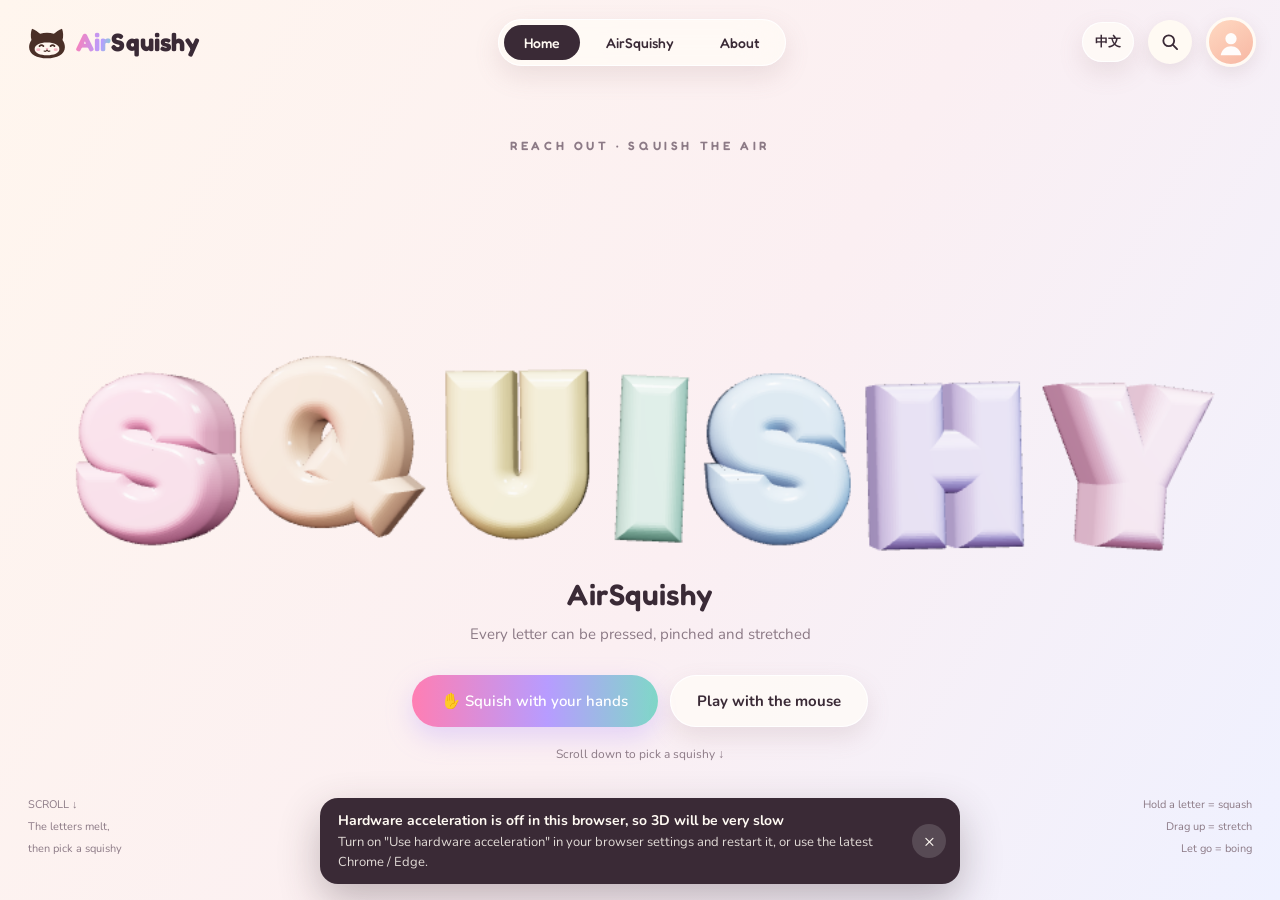
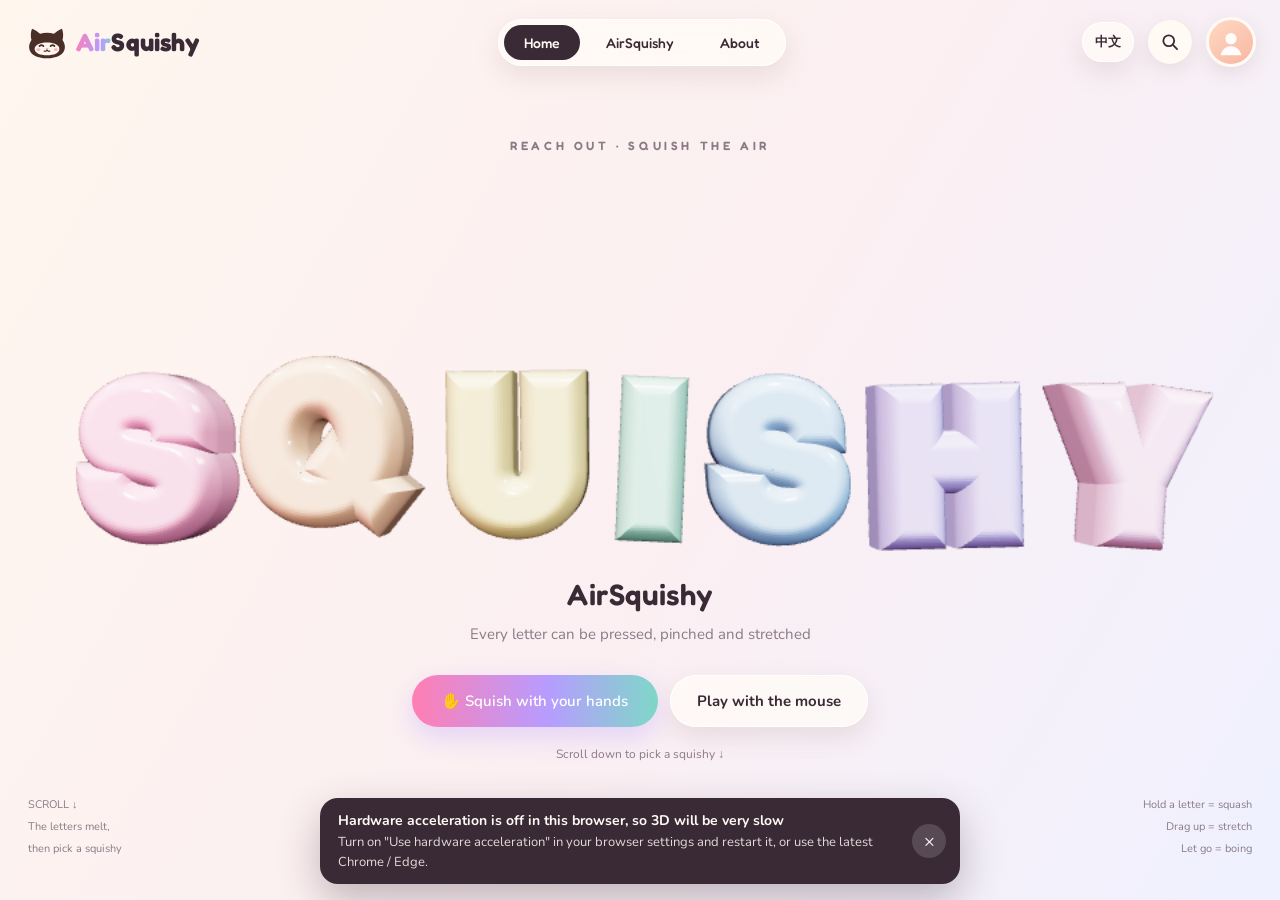
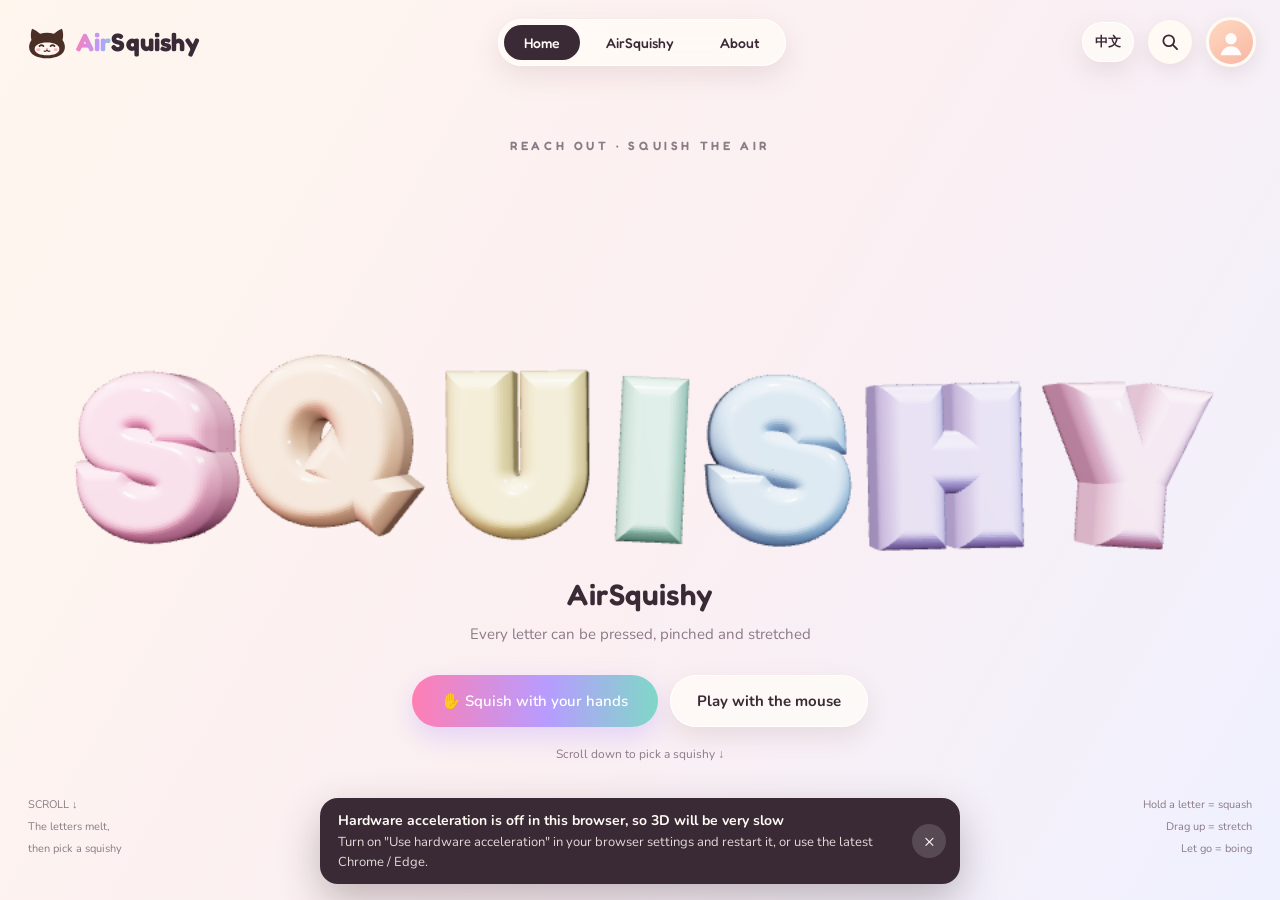
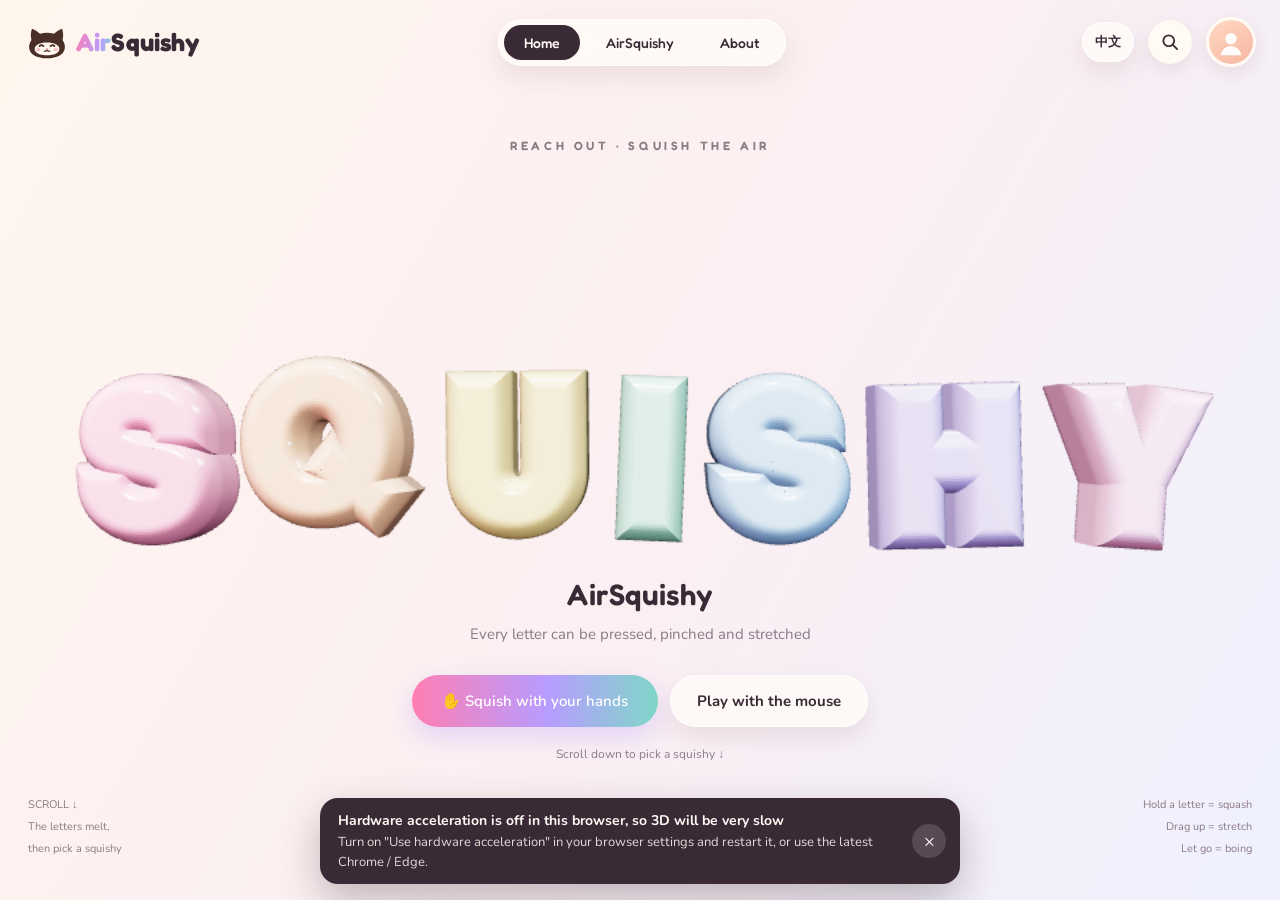
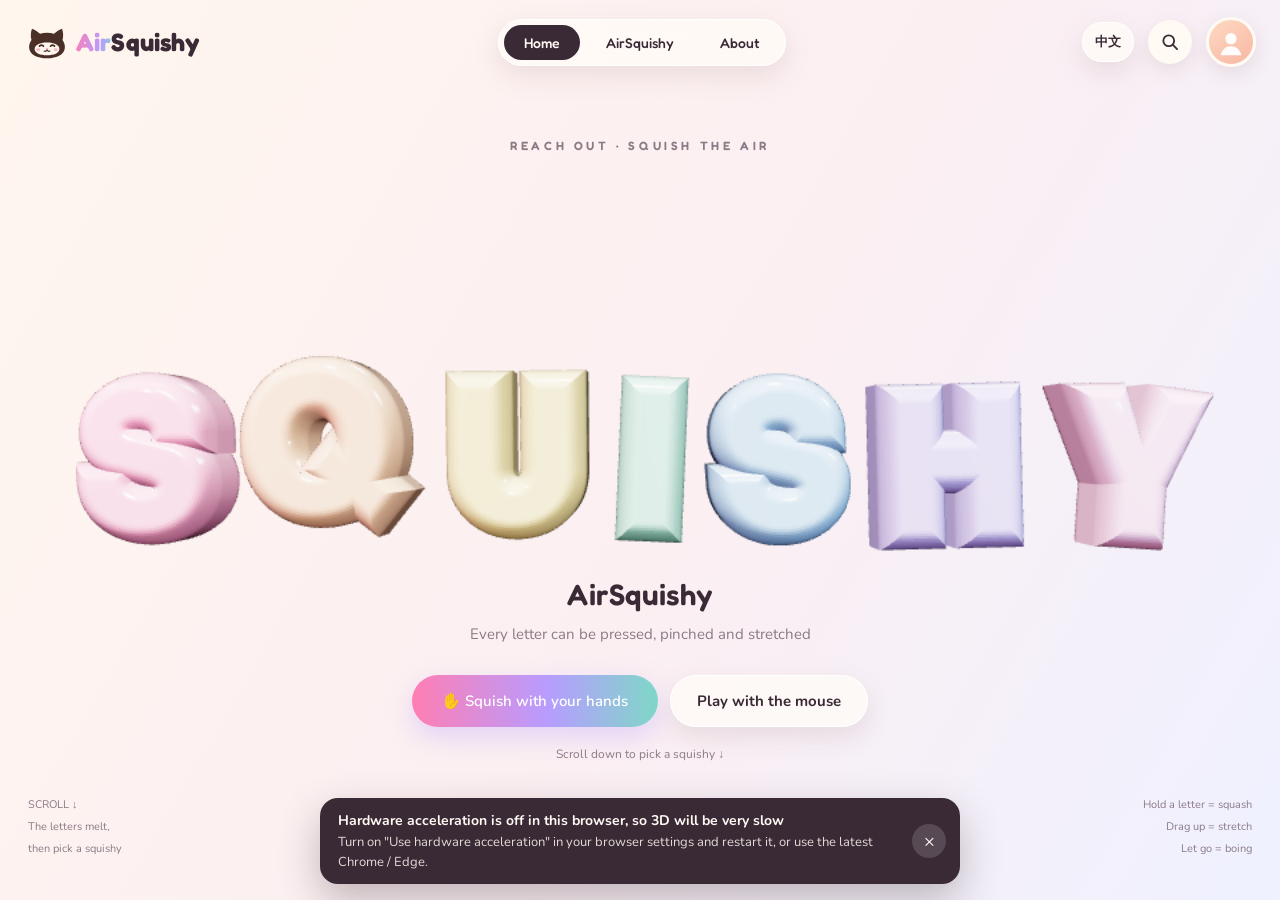
